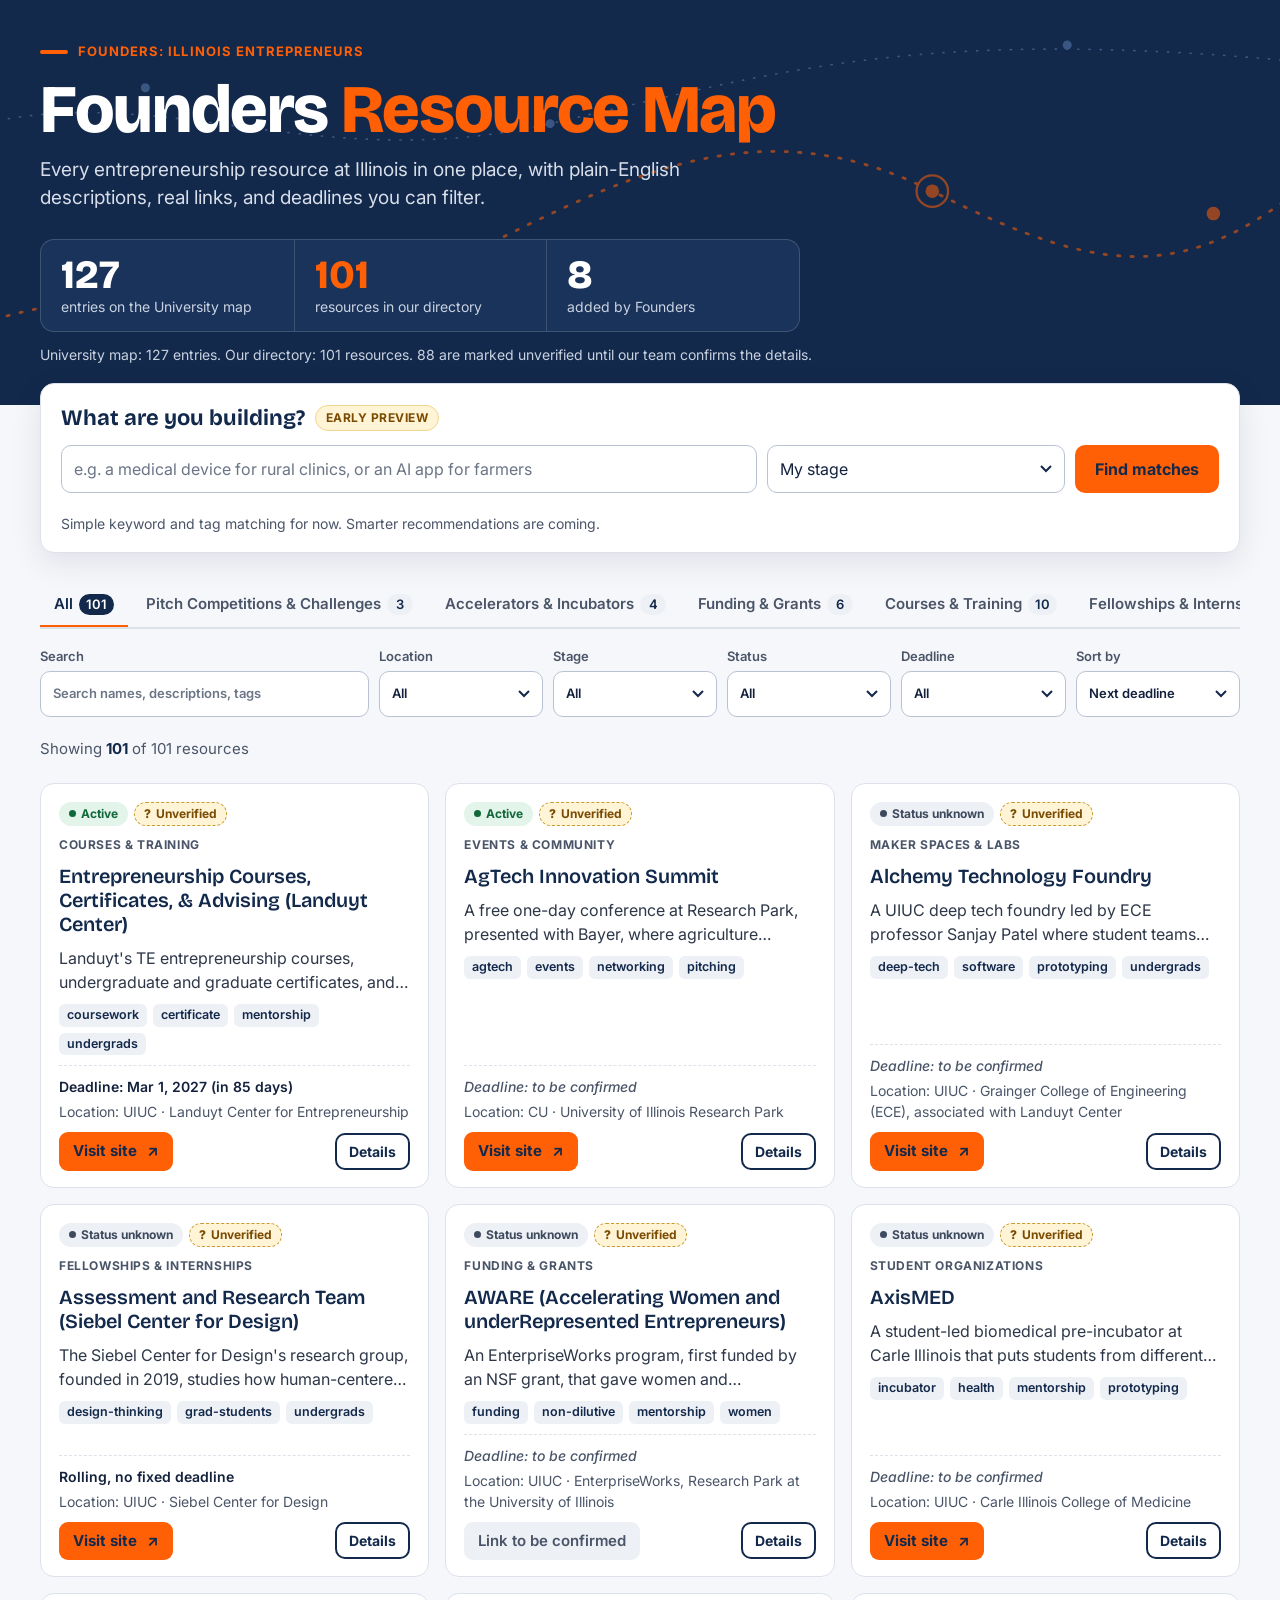
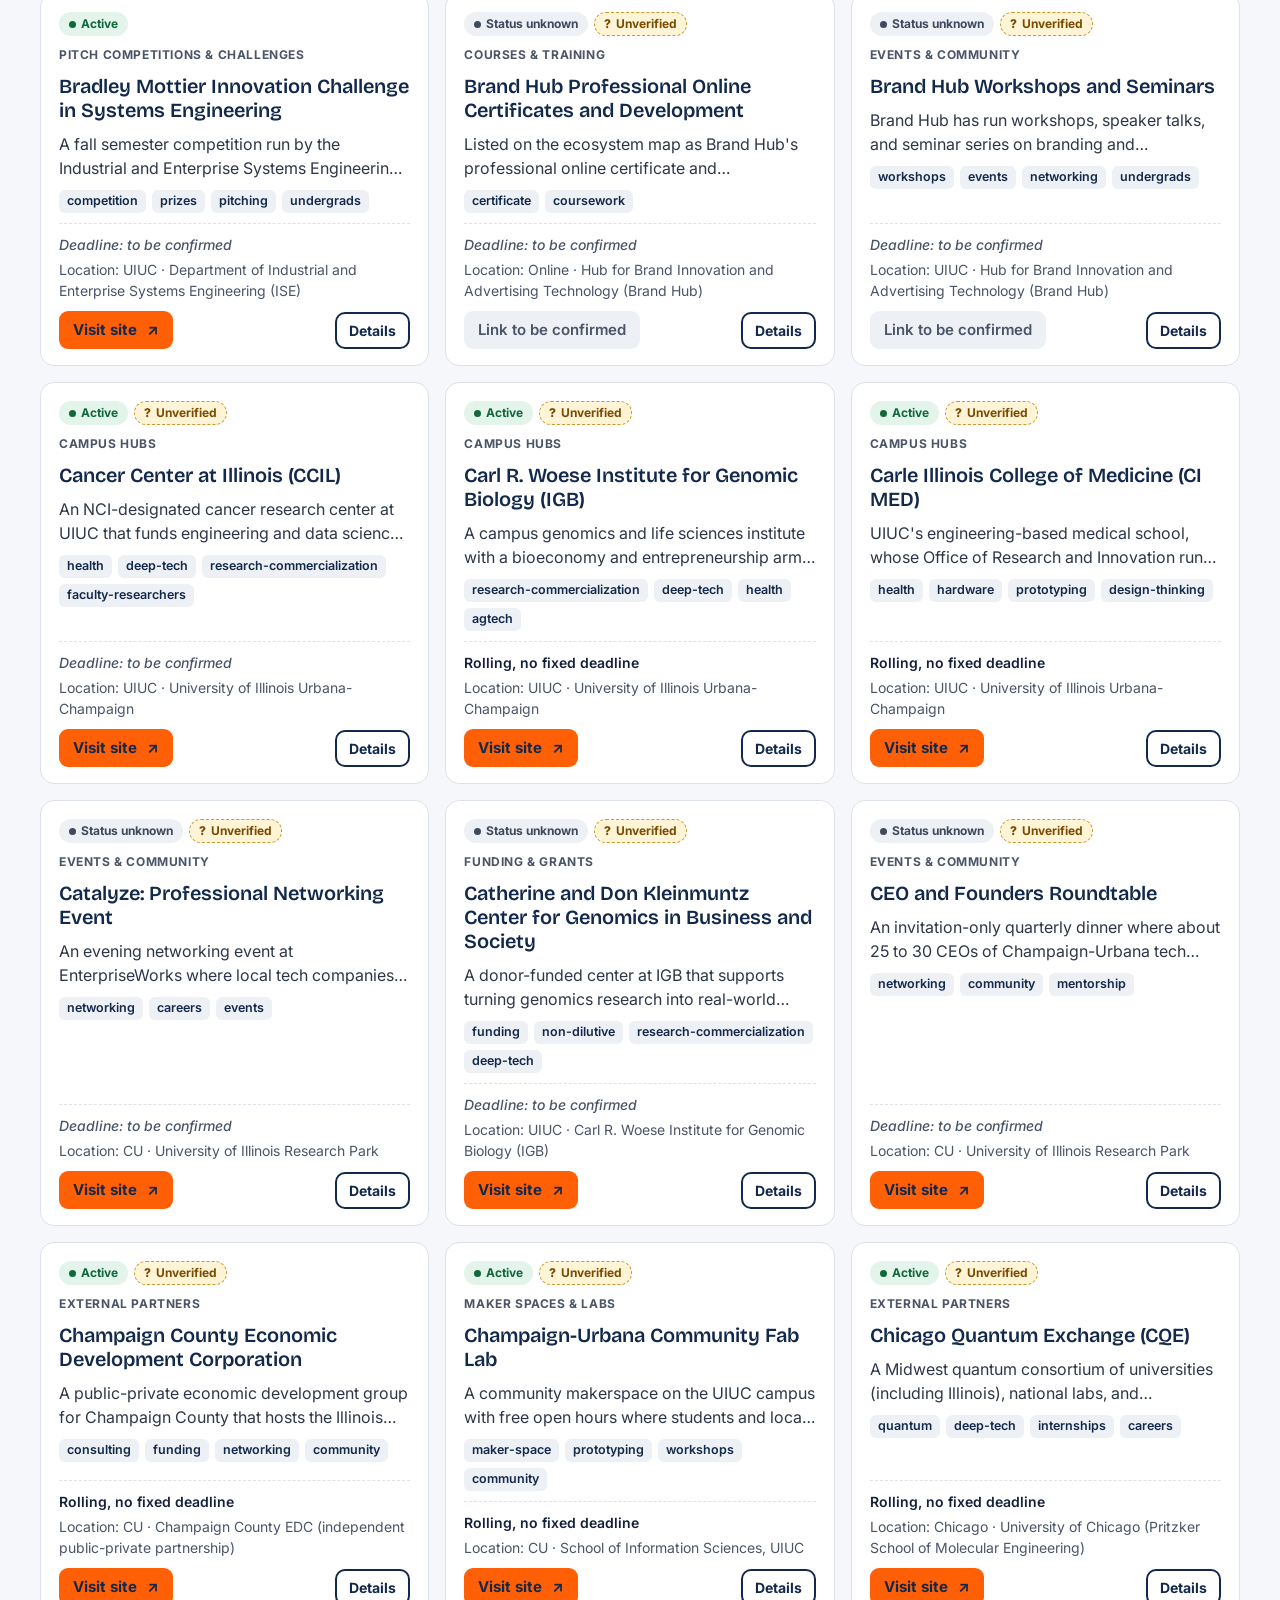
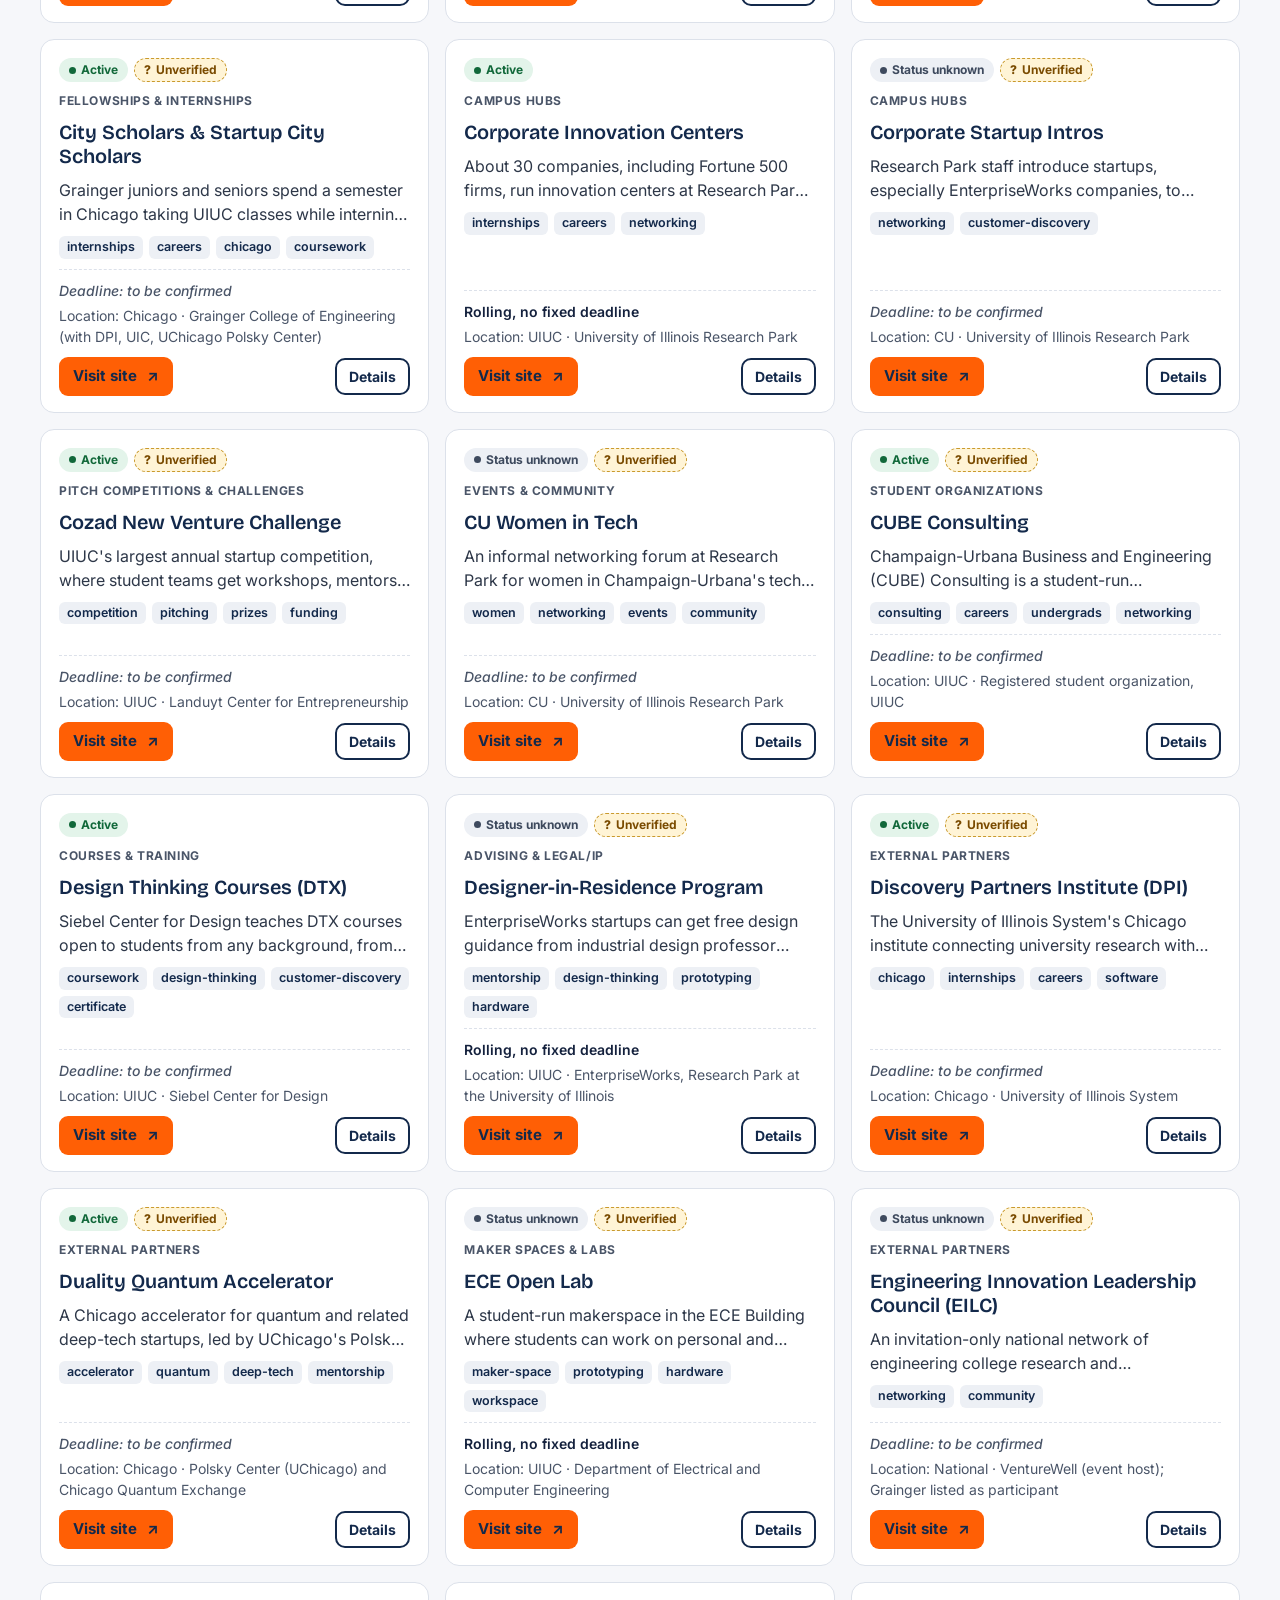
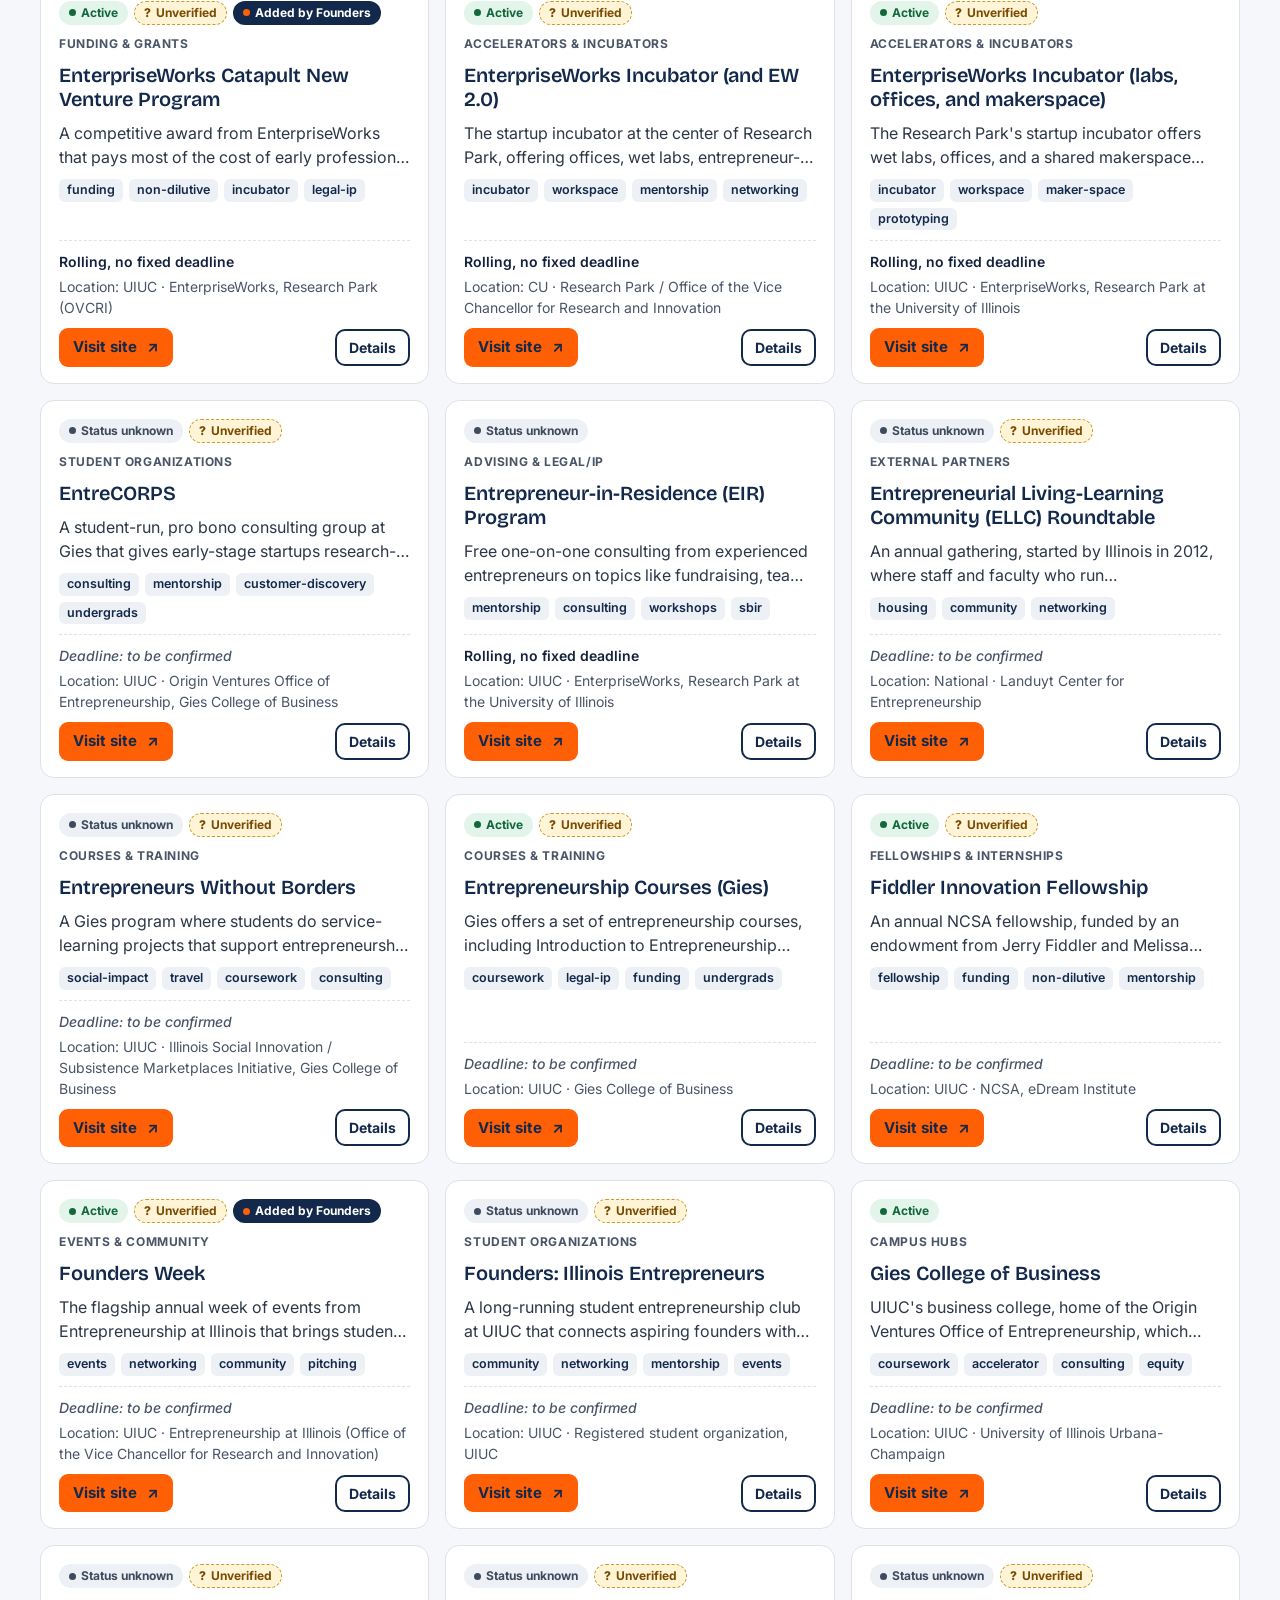
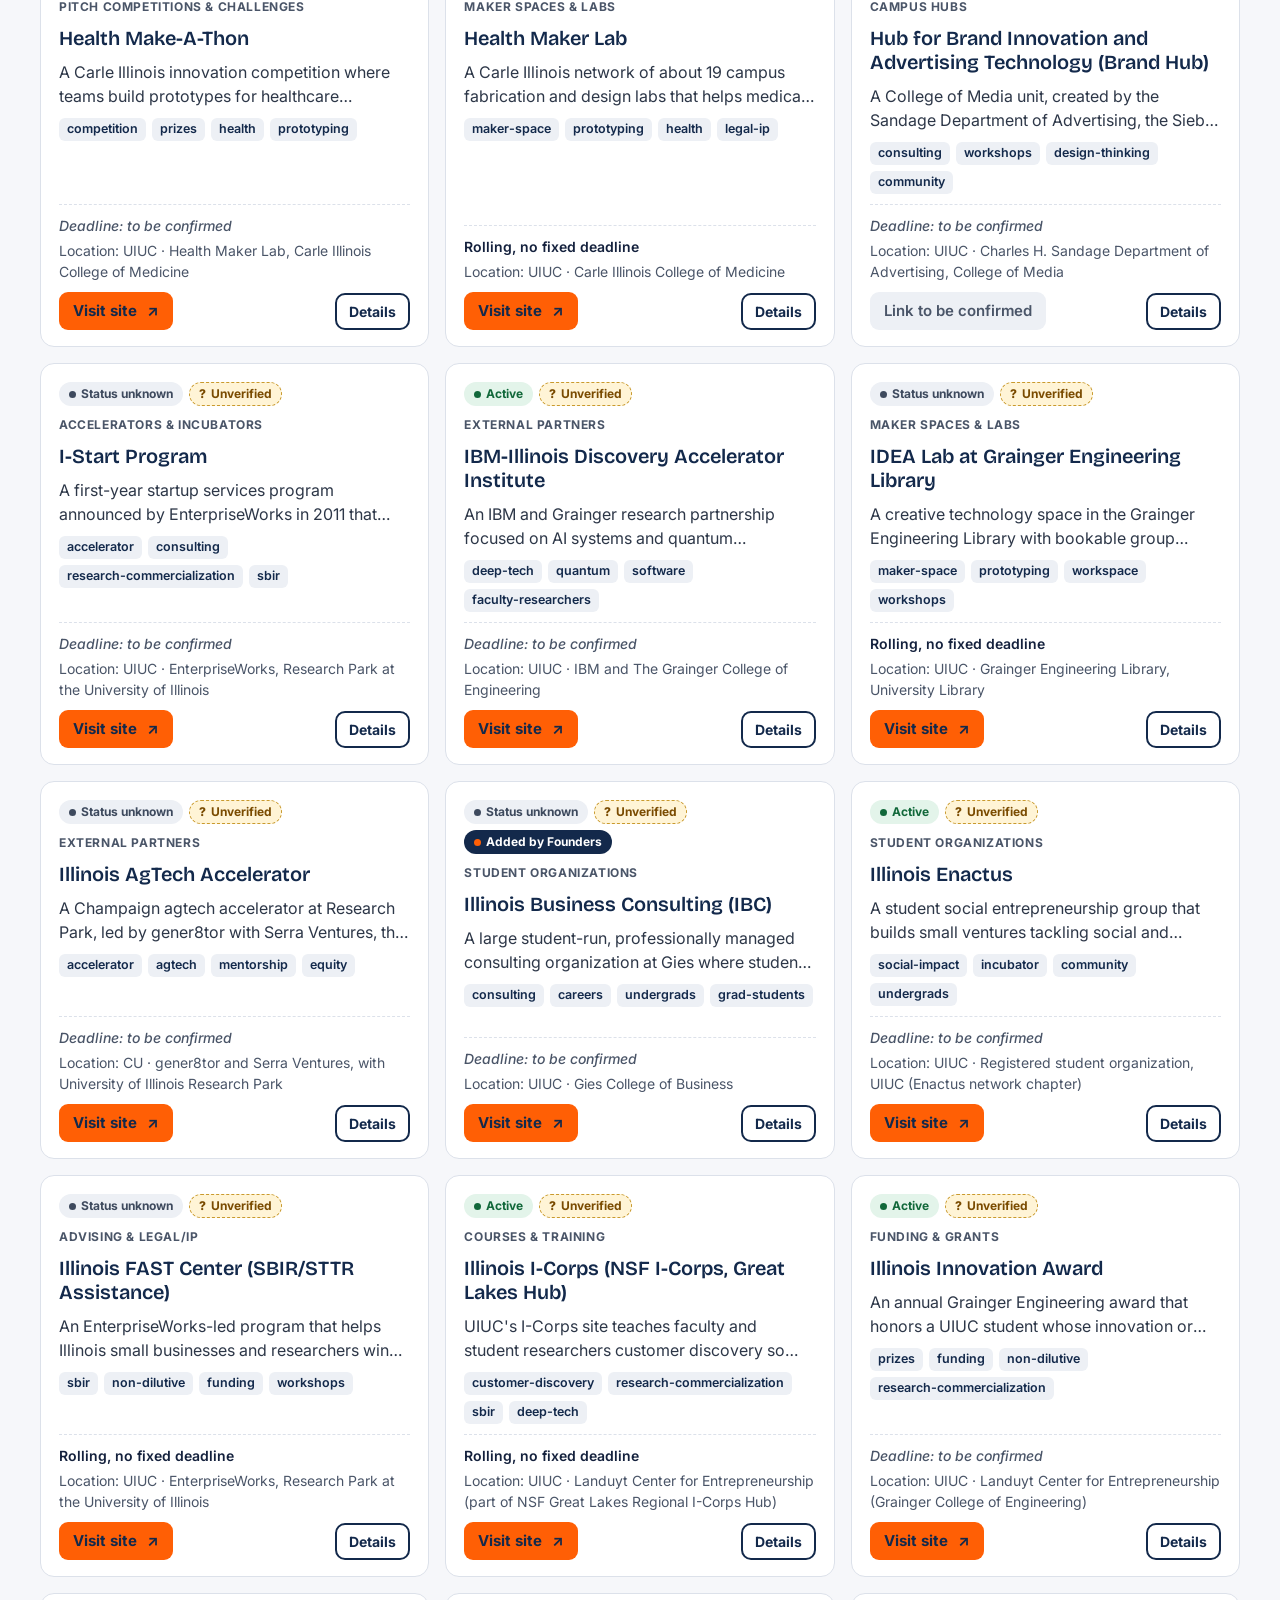
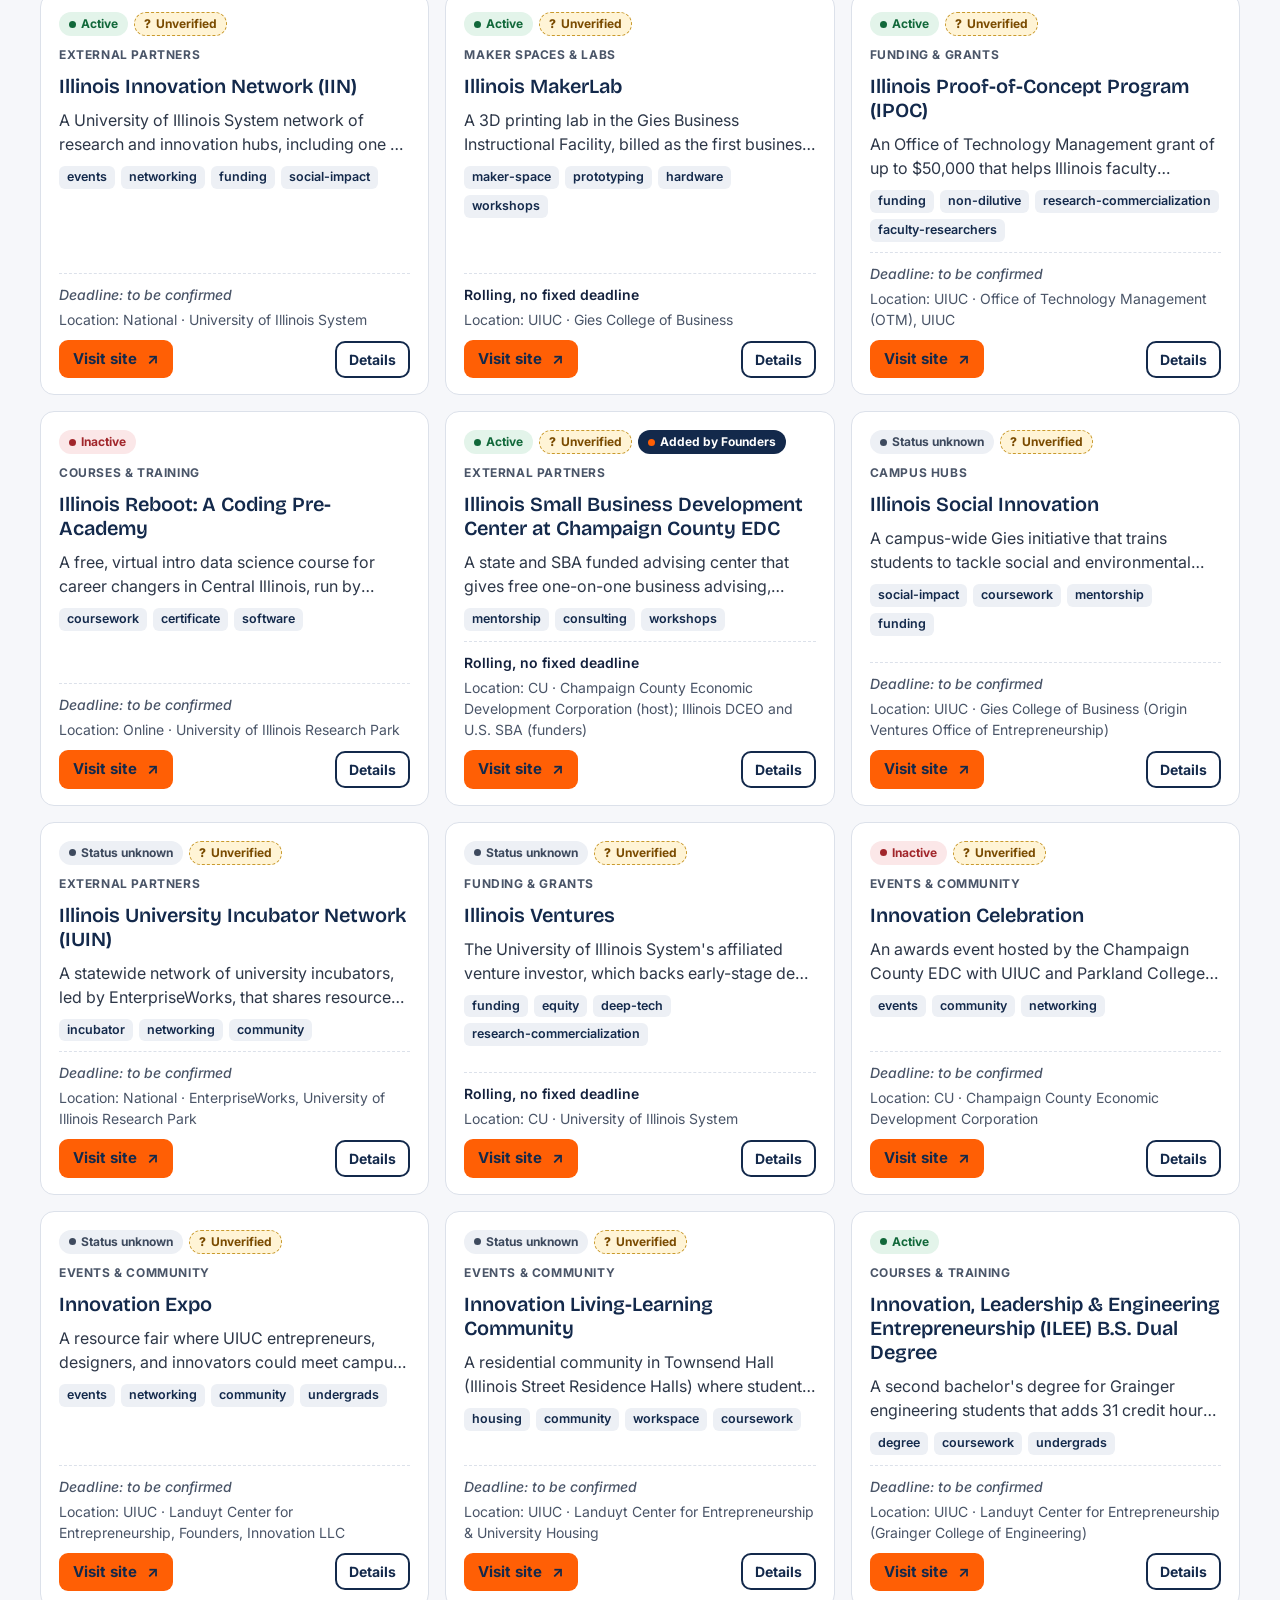
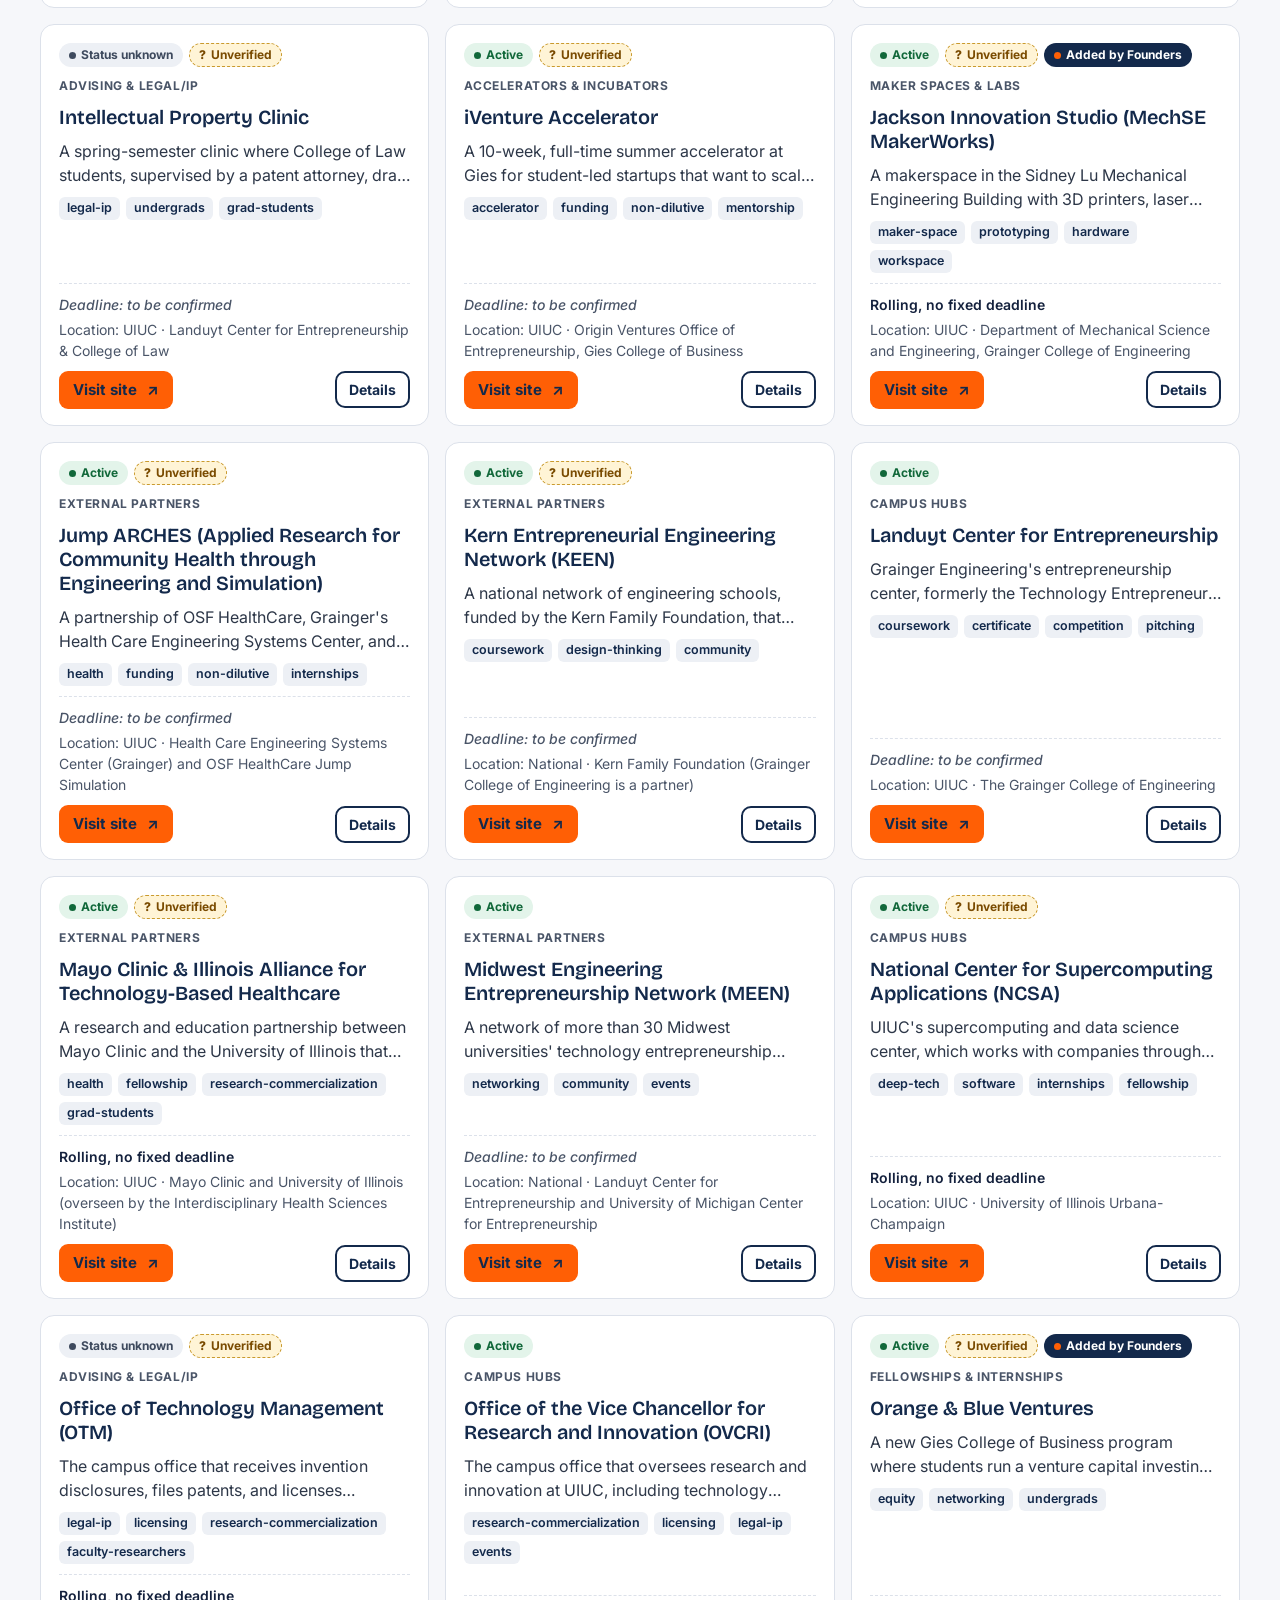
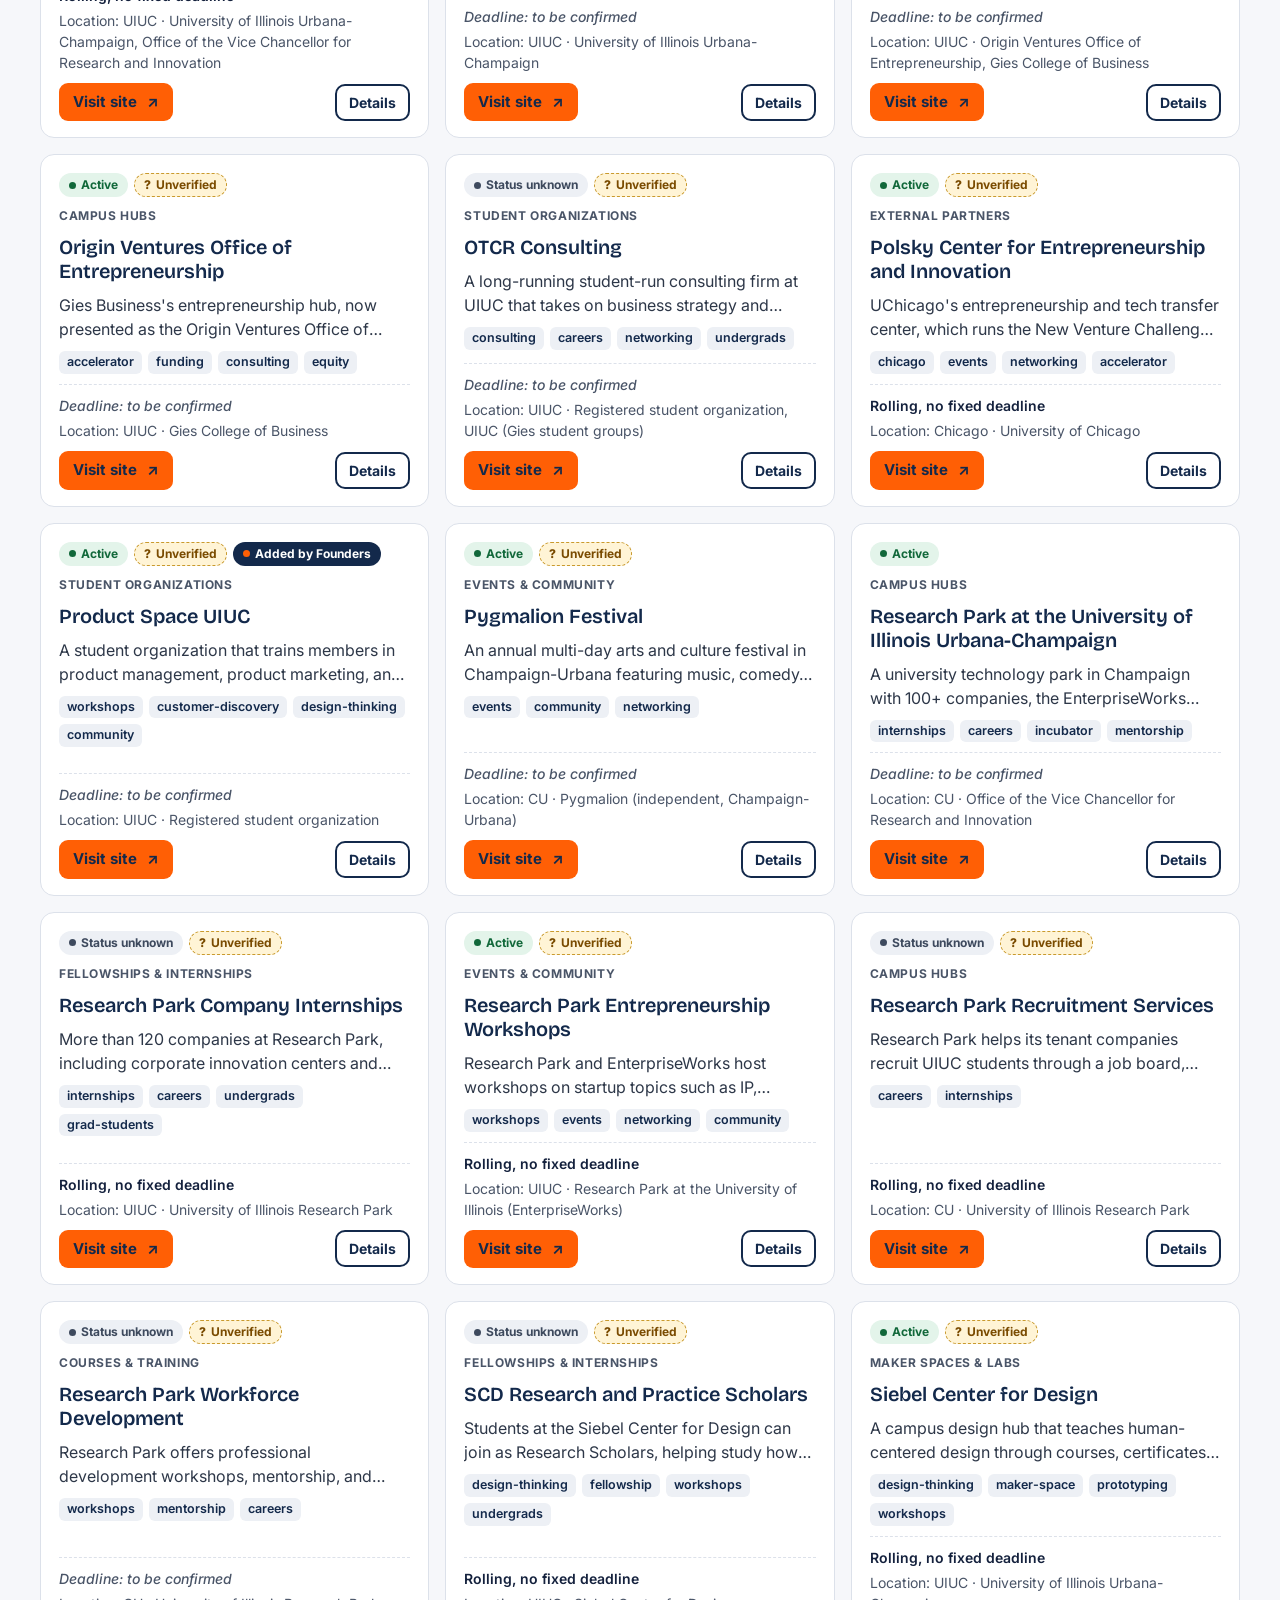
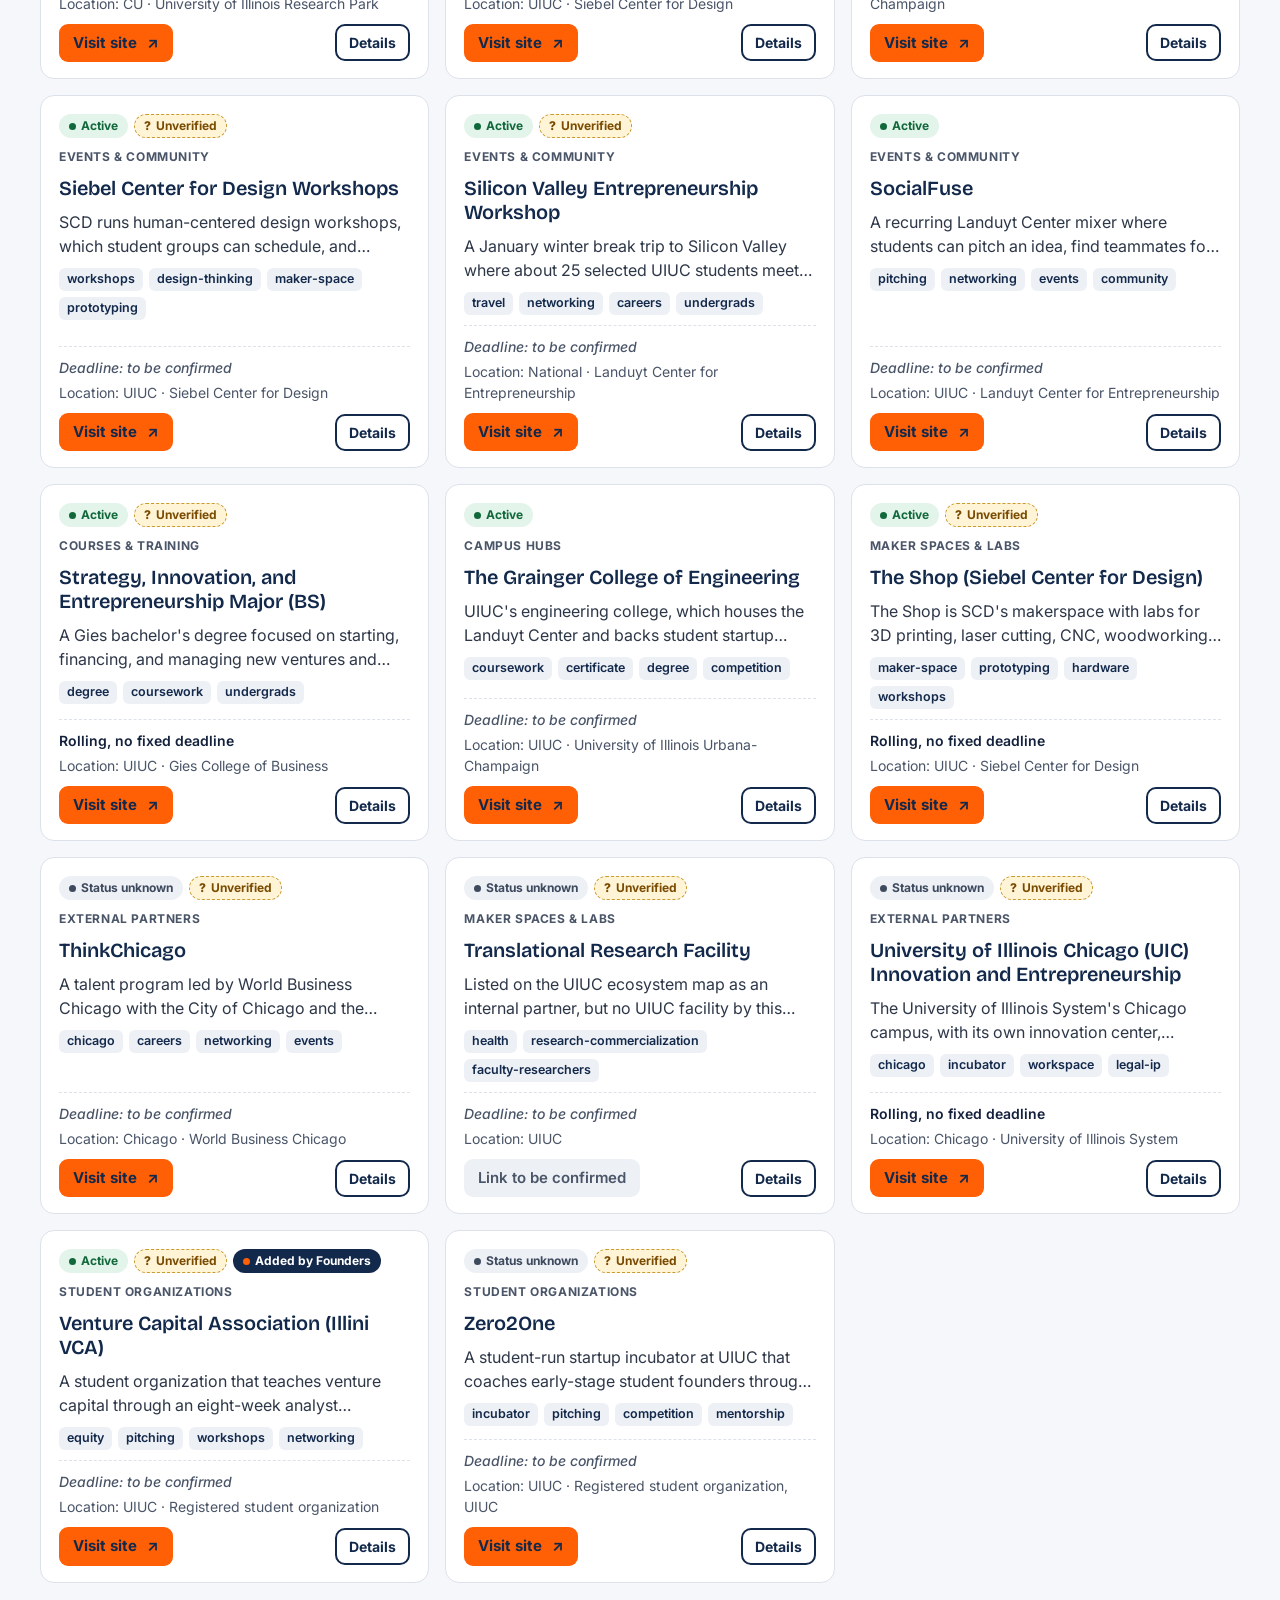
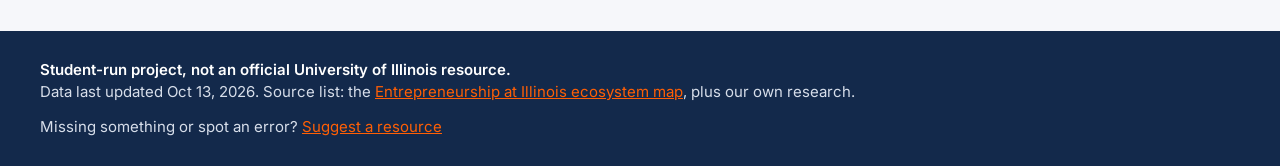
==== docs/index.html @ 9b01764f "Add researched resource dataset, validation, and verification checklist - data/resources.csv and res" ====
<!doctype html>
<html lang="en">
<head>
<meta charset="utf-8">
<meta name="viewport" content="width=device-width, initial-scale=1, viewport-fit=cover">
<title>Founders Resource Map</title>
<meta name="description" content="A student-run directory of entrepreneurship resources for University of Illinois Urbana-Champaign students, with descriptions, links, and deadlines.">
<link rel="preconnect" href="https://fonts.googleapis.com">
<link rel="preconnect" href="https://fonts.gstatic.com" crossorigin>
<link href="https://fonts.googleapis.com/css2?family=Bricolage+Grotesque:opsz,wght@12..96,600;12..96,800&family=Inter:wght@400;500;600;700&display=swap" rel="stylesheet">
<style>
:root {
  --orange: #FF5F05;
  --orange-ink: #B53D00;      /* orange that passes AA as text on white */
  --orange-soft: #FFF1E8;
  --navy: #13294B;
  --navy-2: #1E3A66;
  --ink: #14213D;
  --muted: #4A5568;
  --line: #DCE1EA;
  --bg: #F6F7FA;
  --card: #FFFFFF;
  --green: #11683A;
  --green-soft: #E3F4EA;
  --red: #A1262B;
  --red-soft: #FBE7E8;
  --amber: #7A4B00;
  --amber-soft: #FFF4D6;
  --gray-soft: #EDF0F5;
  --radius: 14px;
  --display: "Bricolage Grotesque", "Avenir Next", "Segoe UI", system-ui, sans-serif;
  --body: "Inter", system-ui, -apple-system, "Segoe UI", Roboto, sans-serif;
  color-scheme: light;
}
* { box-sizing: border-box; }
html { -webkit-text-size-adjust: 100%; }
body {
  margin: 0; background: var(--bg); color: var(--ink);
  font: 16px/1.5 var(--body);
}
a { color: var(--orange-ink); }
a:hover { color: var(--navy); }
:focus-visible { outline: 3px solid var(--orange); outline-offset: 2px; border-radius: 6px; }
.wrap { max-width: 1280px; margin: 0 auto; padding-inline: clamp(16px, 4vw, 40px); }
.sr-only { position: absolute; width: 1px; height: 1px; overflow: hidden; clip: rect(0 0 0 0); white-space: nowrap; }
.skip { position: absolute; left: 12px; top: -48px; background: var(--orange); color: var(--navy); padding: 8px 14px; border-radius: 8px; font-weight: 700; z-index: 10; }
.skip:focus { top: 12px; }

/* ---------- Masthead ---------- */
.masthead {
  position: relative; overflow: hidden; color: #fff;
  background: var(--navy);
  padding-block: calc(env(safe-area-inset-top, 0px) + 36px) 40px;
}
.masthead svg.route { position: absolute; inset: 0; width: 100%; height: 100%; opacity: .55; pointer-events: none; }
.masthead .wrap { position: relative; }
.eyebrow {
  display: inline-flex; align-items: center; gap: 10px;
  font-weight: 700; letter-spacing: .08em; text-transform: uppercase; font-size: 13px; color: var(--orange);
}
.eyebrow::before { content: ""; width: 28px; height: 4px; background: var(--orange); border-radius: 2px; }
h1 {
  font-family: var(--display); font-weight: 800; letter-spacing: -.02em;
  font-size: clamp(36px, 6vw, 68px); line-height: 1; margin: 14px 0 12px;
}
h1 em { font-style: normal; color: var(--orange); }
.lede { max-width: 640px; font-size: clamp(16px, 1.6vw, 19px); color: #D7DEEA; margin: 0 0 26px; }
.banner {
  display: flex; flex-wrap: wrap; align-items: stretch; gap: 0;
  background: #1A335A; border: 1px solid rgba(255,255,255,.16); border-radius: var(--radius);
  max-width: 760px; position: relative;
}
.banner > div { padding: 14px 20px; flex: 1 1 200px; }
.banner > div + div { border-left: 1px solid rgba(255,255,255,.16); }
.banner .num { font-family: var(--display); font-weight: 800; font-size: clamp(28px, 3.4vw, 40px); line-height: 1.05; }
.banner .ours .num { color: var(--orange); }
.banner .lbl { font-size: 14px; color: #C9D2E1; }
.banner-line { margin: 12px 0 0; font-size: 14px; color: #C9D2E1; }

/* ---------- Builder panel ---------- */
.builder {
  margin-top: -22px; position: relative; z-index: 2;
  background: var(--card); border: 1px solid var(--line); border-radius: var(--radius);
  box-shadow: 0 10px 30px rgba(19,41,75,.10); padding: 18px 20px;
  display: grid; grid-template-columns: minmax(0, 1fr); gap: 10px;
}
.builder-head { display: flex; flex-wrap: wrap; align-items: center; gap: 10px; }
.builder h2 { font-family: var(--display); font-size: 22px; margin: 0; color: var(--navy); }
.pill-preview { font-size: 12px; font-weight: 700; letter-spacing: .04em; text-transform: uppercase; color: var(--amber); background: var(--amber-soft); border: 1px solid #F0D58C; border-radius: 999px; padding: 3px 10px; }
.builder form { display: flex; flex-wrap: wrap; gap: 10px; }
.builder input[type=text] { flex: 3 1 280px; }
.builder select { flex: 1 1 160px; }
.builder .note { margin: 0; font-size: 14px; color: var(--muted); }
.builder .status-line { font-size: 14px; color: var(--navy); font-weight: 600; margin: 0; }

input[type=text], input[type=search], select {
  font: inherit; color: var(--ink); background: #fff;
  border: 1.5px solid #B8C2D3; border-radius: 10px; padding: 10px 12px; min-height: 46px; min-width: 0;
}
input::placeholder { color: #6B7586; }
select { appearance: none; padding-right: 34px;
  background-image: url("data:image/svg+xml,%3Csvg xmlns='http://www.w3.org/2000/svg' width='12' height='8'%3E%3Cpath d='M1 1l5 5 5-5' fill='none' stroke='%2313294B' stroke-width='2'/%3E%3C/svg%3E");
  background-repeat: no-repeat; background-position: right 12px center; }
.btn {
  font: inherit; font-weight: 700; cursor: pointer; min-height: 46px; padding: 10px 18px; border-radius: 10px;
  border: 2px solid var(--navy); background: var(--navy); color: #fff;
}
.btn:hover { background: var(--navy-2); }
.btn.accent { background: var(--orange); border-color: var(--orange); color: var(--navy); }
.btn.accent:hover { background: #FF7A30; }
.btn.ghost { background: transparent; color: var(--navy); }
.btn.ghost:hover { background: var(--gray-soft); }
.btn.small { min-height: 36px; padding: 6px 12px; font-size: 14px; }

/* ---------- Tabs ---------- */
.tabs-wrap { margin-top: 28px; border-bottom: 2px solid var(--line); }
.tabs { display: flex; gap: 4px; overflow-x: auto; scrollbar-width: thin; padding-bottom: 0; }
.tab {
  flex: 0 0 auto; font: inherit; font-weight: 600; font-size: 15px; color: var(--muted);
  background: none; border: 0; border-bottom: 4px solid transparent; margin-bottom: -2px;
  padding: 12px 14px 10px; cursor: pointer; white-space: nowrap;
}
.tab:hover { color: var(--navy); }
.tab[aria-selected=true] { color: var(--navy); border-bottom-color: var(--orange); }
.tab .count { display: inline-block; min-width: 26px; margin-left: 6px; padding: 1px 7px; border-radius: 999px; background: var(--gray-soft); color: var(--navy); font-size: 13px; text-align: center; }
.tab[aria-selected=true] .count { background: var(--navy); color: #fff; }

/* ---------- Controls ---------- */
.controls { display: grid; grid-template-columns: minmax(220px, 2fr) repeat(5, minmax(130px, 1fr)); gap: 10px; margin-top: 18px; }
.controls label { display: grid; gap: 4px; font-size: 13px; font-weight: 600; color: var(--muted); }
.chips-row { display: flex; flex-wrap: wrap; align-items: center; gap: 8px; margin-top: 14px; min-height: 36px; }
.chip {
  display: inline-flex; align-items: center; gap: 8px; font: inherit; font-size: 14px; font-weight: 600;
  background: var(--orange-soft); color: var(--navy); border: 1.5px solid #FFC7A6; border-radius: 999px; padding: 5px 8px 5px 12px; cursor: pointer;
}
.chip .x { display: inline-grid; place-items: center; width: 20px; height: 20px; border-radius: 50%; background: var(--navy); color: #fff; font-size: 13px; line-height: 1; }
.chip:hover { border-color: var(--orange); }
.result-count { margin: 0 auto 0 0; font-size: 15px; color: var(--muted); }
.result-count strong { color: var(--navy); }

/* ---------- Cards ---------- */
.grid { display: grid; grid-template-columns: repeat(auto-fill, minmax(300px, 1fr)); gap: 16px; margin: 16px 0 48px; }
.card {
  position: relative; display: flex; flex-direction: column; gap: 10px;
  background: var(--card); border: 1px solid var(--line); border-radius: var(--radius);
  padding: 18px 18px 16px; cursor: pointer;
  transition: border-color .15s, box-shadow .15s, transform .15s;
}
.card::before { content: ""; position: absolute; left: 0; top: 18px; bottom: 18px; width: 4px; border-radius: 0 4px 4px 0; background: transparent; }
.card:hover { border-color: #AAB6CA; box-shadow: 0 8px 24px rgba(19,41,75,.08); transform: translateY(-1px); }
.card.is-match { border-color: var(--orange); box-shadow: 0 0 0 2px var(--orange) inset; }
.card.is-match::before { background: var(--orange); }
.card-top { display: flex; flex-wrap: wrap; gap: 6px; align-items: center; }
.card h3 { margin: 0; font-family: var(--display); font-weight: 600; font-size: 20px; line-height: 1.2; color: var(--navy); }
.card h3 button { all: unset; cursor: pointer; }
.card h3 button:focus-visible { outline: 3px solid var(--orange); outline-offset: 3px; border-radius: 4px; }
.card .cat { font-size: 12px; font-weight: 700; letter-spacing: .05em; text-transform: uppercase; color: var(--muted); }
.card .desc { margin: 0; color: #2D3748; display: -webkit-box; -webkit-line-clamp: 2; -webkit-box-orient: vertical; overflow: hidden; }
.tags { display: flex; flex-wrap: wrap; gap: 6px; }
.tag { font-size: 12.5px; font-weight: 600; color: var(--navy); background: var(--gray-soft); border-radius: 6px; padding: 2px 8px; }
.tag.hit { background: var(--orange); color: var(--navy); }
.meta { display: grid; gap: 4px; font-size: 14px; color: var(--muted); margin-top: auto; padding-top: 10px; border-top: 1px dashed var(--line); }
.meta .dl { font-weight: 600; color: var(--ink); }
.meta .dl.soon { color: var(--red); }
.meta .dl.tbc { color: var(--muted); font-weight: 500; font-style: italic; }
.card-foot { display: flex; align-items: center; justify-content: space-between; gap: 10px; }
.visit {
  display: inline-flex; align-items: center; gap: 6px; font-weight: 700; font-size: 15px; text-decoration: none;
  color: var(--navy); background: var(--orange); padding: 8px 14px; border-radius: 9px;
}
.visit:hover { background: #FF7A30; color: var(--navy); }
.visit.none { background: var(--gray-soft); color: var(--muted); font-weight: 600; }
.why { font-size: 13px; color: var(--orange-ink); font-weight: 600; margin: 0; }

.badge { display: inline-flex; align-items: center; gap: 5px; font-size: 12px; font-weight: 700; border-radius: 999px; padding: 2px 9px; border: 1px solid transparent; }
.badge::before { content: ""; width: 7px; height: 7px; border-radius: 50%; background: currentColor; }
.badge.Active { color: var(--green); background: var(--green-soft); }
.badge.Inactive { color: var(--red); background: var(--red-soft); }
.badge.Unknown { color: #3E4A5E; background: var(--gray-soft); }
.badge.unverified { color: var(--amber); background: var(--amber-soft); border: 1px dashed #C99A2E; }
.badge.unverified::before { content: "?"; width: auto; height: auto; background: none; font-weight: 800; }
.badge.added { color: #fff; background: var(--navy); }
.badge.added::before { background: var(--orange); }
.badge.match { color: var(--navy); background: var(--orange); }
.badge.match::before { background: var(--navy); }

.empty { grid-column: 1 / -1; text-align: center; padding: 48px 16px; color: var(--muted); background: var(--card); border: 1px dashed #B8C2D3; border-radius: var(--radius); }

/* ---------- Detail panel ---------- */
dialog.detail {
  border: 0; padding: 0; margin: 0 0 0 auto; height: 100dvh; max-height: 100dvh; width: min(560px, 100vw); max-width: 100vw;
  background: var(--card); color: var(--ink); box-shadow: -20px 0 60px rgba(19,41,75,.25);
}
dialog.detail::backdrop { background: rgba(19,41,75,.55); }
dialog.detail[open] { animation: slide .18s ease-out; }
@keyframes slide { from { transform: translateX(30px); opacity: 0; } to { transform: none; opacity: 1; } }
@media (prefers-reduced-motion: reduce) { dialog.detail[open], .card { animation: none; transition: none; } }
.detail-inner { display: flex; flex-direction: column; height: 100%; }
.detail-head { background: var(--navy); color: #fff; padding: calc(env(safe-area-inset-top, 0px) + 20px) 22px 20px; position: relative; }
.detail-head .cat { color: var(--orange); font-size: 12px; font-weight: 700; letter-spacing: .06em; text-transform: uppercase; }
.detail-head h2 { font-family: var(--display); font-size: 28px; line-height: 1.1; margin: 6px 44px 10px 0; }
.detail-head .close { position: absolute; top: calc(env(safe-area-inset-top, 0px) + 14px); right: 14px; width: 40px; height: 40px; border-radius: 10px; border: 1.5px solid rgba(255,255,255,.4); background: transparent; color: #fff; font-size: 22px; cursor: pointer; }
.detail-head .close:hover { background: rgba(255,255,255,.12); }
.detail-body { padding: 20px 22px calc(env(safe-area-inset-bottom, 0px) + 28px); overflow-y: auto; }
.detail-body p { margin: 0 0 14px; }
.notice { background: var(--amber-soft); border: 1px solid #F0D58C; color: #5C3900; border-radius: 10px; padding: 12px 14px; font-size: 14.5px; margin-bottom: 18px; }
.notice strong { display: block; margin-bottom: 2px; }
dl.facts { display: grid; grid-template-columns: 150px 1fr; gap: 10px 14px; margin: 18px 0; font-size: 15px; }
dl.facts dt { font-weight: 700; color: var(--muted); font-size: 13px; text-transform: uppercase; letter-spacing: .04em; padding-top: 2px; }
dl.facts dd { margin: 0; overflow-wrap: anywhere; }
.detail-body h3 { font-size: 13px; text-transform: uppercase; letter-spacing: .05em; color: var(--muted); margin: 22px 0 8px; }
.detail-body ul { margin: 0; padding-left: 18px; font-size: 14.5px; overflow-wrap: anywhere; }
.detail-body .visit { margin: 4px 0 6px; }

/* ---------- Footer ---------- */
footer { background: var(--navy); color: #D7DEEA; padding-block: 28px calc(env(safe-area-inset-bottom, 0px) + 28px); font-size: 15px; }
footer .wrap { display: flex; flex-wrap: wrap; gap: 12px 28px; justify-content: space-between; }
footer a { color: var(--orange); }
footer a:hover { color: #fff; }
footer .disclaimer { color: #fff; font-weight: 600; }

@media (max-width: 1100px) { .controls { grid-template-columns: repeat(3, minmax(0, 1fr)); } .controls .search { grid-column: 1 / -1; } }
@media (max-width: 640px) {
  .controls { grid-template-columns: repeat(2, minmax(0, 1fr)); }
  .banner { flex-wrap: nowrap; }
  .banner > div { flex: 1 1 0; padding: 12px; min-width: 0; }
  .banner .lbl { font-size: 12.5px; line-height: 1.3; }
  .grid { grid-template-columns: minmax(0, 1fr); }
  dl.facts { grid-template-columns: minmax(0, 1fr); gap: 2px; }
  dl.facts dd { margin-bottom: 10px; }
  .builder { margin-top: -16px; }
}
/* Large projected screens: give the room a bit more type. */
@media (min-width: 1600px) { body { font-size: 17px; } .wrap { max-width: 1480px; } .card h3 { font-size: 22px; } }
</style>
</head>
<body>
<a class="skip" href="#results">Skip to resources</a>

<header class="masthead">
  <svg class="route" viewBox="0 0 1200 360" preserveAspectRatio="xMidYMid slice" aria-hidden="true">
    <path d="M-20 300 C 180 220, 260 320, 420 240 S 700 90, 860 170 S 1100 260, 1240 120" fill="none" stroke="#FF5F05" stroke-width="2.5" stroke-dasharray="2 10" stroke-linecap="round"/>
    <path d="M-20 120 C 160 60, 300 160, 520 110 S 860 20, 1240 60" fill="none" stroke="#5B7BB0" stroke-width="1.5" stroke-dasharray="1 9" stroke-linecap="round"/>
    <g fill="#FF5F05"><circle cx="420" cy="240" r="6"/><circle cx="860" cy="170" r="6"/><circle cx="1110" cy="190" r="6"/></g>
    <g fill="none" stroke="#FF5F05" stroke-width="2"><circle cx="420" cy="240" r="14"/><circle cx="860" cy="170" r="14"/></g>
    <g fill="#5B7BB0"><circle cx="520" cy="110" r="4"/><circle cx="160" cy="78" r="4"/><circle cx="980" cy="40" r="4"/></g>
  </svg>
  <div class="wrap">
    <span class="eyebrow">Founders: Illinois Entrepreneurs</span>
    <h1>Founders <em>Resource Map</em></h1>
    <p class="lede">Every entrepreneurship resource at Illinois in one place, with plain-English descriptions, real links, and deadlines you can filter.</p>
    <div class="banner" role="group" aria-label="Directory size">
      <div><div class="num" id="mapCount">0</div><div class="lbl">entries on the University map</div></div>
      <div class="ours"><div class="num" id="ourCount">0</div><div class="lbl">resources in our directory</div></div>
      <div><div class="num" id="addedCount">0</div><div class="lbl">added by Founders</div></div>
    </div>
    <p class="banner-line" id="bannerLine"></p>
  </div>
</header>

<main>
  <div class="wrap">
    <section class="builder" aria-labelledby="builderTitle">
      <div class="builder-head">
        <h2 id="builderTitle">What are you building?</h2>
        <span class="pill-preview">Early preview</span>
      </div>
      <form id="matchForm" role="search" aria-label="Match resources to your idea">
        <label class="sr-only" for="matchText">Describe your idea</label>
        <input id="matchText" type="text" placeholder="e.g. a medical device for rural clinics, or an AI app for farmers" autocomplete="off">
        <label class="sr-only" for="matchStage">Your stage</label>
        <select id="matchStage">
          <option value="">My stage</option>
          <option value="Idea">Just an idea</option>
          <option value="Prototype">Building a prototype</option>
          <option value="Launched">Launched</option>
        </select>
        <button class="btn accent" type="submit">Find matches</button>
        <button class="btn ghost" type="button" id="matchReset" hidden>Reset</button>
      </form>
      <p class="status-line" id="matchStatus" aria-live="polite"></p>
      <p class="note">Simple keyword and tag matching for now. Smarter recommendations are coming.</p>
    </section>

    <div class="tabs-wrap">
      <div class="tabs" role="tablist" aria-label="Categories" id="tabs"></div>
    </div>

    <div class="controls" id="controls">
      <label class="search">Search
        <input id="q" type="search" placeholder="Search names, descriptions, tags" autocomplete="off">
      </label>
      <label>Location<select id="f-location"></select></label>
      <label>Stage<select id="f-stage"></select></label>
      <label>Status<select id="f-status"></select></label>
      <label>Deadline<select id="f-deadline"></select></label>
      <label>Sort by<select id="sort"></select></label>
    </div>

    <div class="chips-row">
      <p class="result-count" id="resultCount" aria-live="polite"></p>
      <div id="chips" style="display:contents"></div>
      <button class="btn ghost small" id="clearAll" type="button" hidden>Clear all</button>
    </div>

    <section id="results" class="grid" aria-label="Resources" tabindex="-1"></section>
  </div>
</main>

<footer>
  <div class="wrap">
    <div>
      <div class="disclaimer">Student-run project, not an official University of Illinois resource.</div>
      <div>Data last updated <span id="updated"></span>. Source list: the <a href="https://entrepreneurship.illinois.edu/about-our-ecosystem/entrepreneurship-ecosystem-map">Entrepreneurship at Illinois ecosystem map</a>, plus our own research.</div>
    </div>
    <div>Missing something or spot an error? <a href="mailto:founders-resources@example.com?subject=Resource%20suggestion">Suggest a resource</a></div>
  </div>
</footer>

<dialog class="detail" id="detail" aria-labelledby="dTitle">
  <div class="detail-inner">
    <div class="detail-head">
      <div class="cat" id="dCat"></div>
      <h2 id="dTitle"></h2>
      <div class="card-top" id="dBadges"></div>
      <button class="close" id="dClose" type="button" aria-label="Close details">&times;</button>
    </div>
    <div class="detail-body" id="dBody"></div>
  </div>
</dialog>

<script id="data" type="application/json">{"generated":"2026-10-13","data_last_updated":"2026-10-13","map_entry_count":127,"resource_count":101,"categories":["Pitch Competitions & Challenges","Accelerators & Incubators","Funding & Grants","Courses & Training","Fellowships & Internships","Maker Spaces & Labs","Student Organizations","Events & Community","Advising & Legal/IP","Campus Hubs","External Partners"],"resources":[{"id":"mottier-innovation-challenge","name":"Bradley Mottier Innovation Challenge in Systems Engineering","description":"A fall semester competition run by the Industrial and Enterprise Systems Engineering department where small teams develop an innovative idea through reports and a final presentation. Up to 10 teams are accepted, competing for cash prizes with expense reimbursement.","good_for":"ISE students developing an innovation with prize money","category":"Pitch Competitions & Challenges","subcategory":"Department innovation competition","parent_org":"Department of Industrial and Enterprise Systems Engineering (ISE)","location":"UIUC","tags":["competition","prizes","pitching","undergrads","grad-students"],"ideal_participant":"Grainger Engineering teams of 2 to 4 with at least 2 ISE students","stage":"Idea","url":"https://ise.illinois.edu/mottier","contact_email":"jdg5@illinois.edu","status":"Active","recurrence":"Annual","next_deadline":"","deadline_note":"2026 applications closed Sep 13, 2026. Remaining 2026 dates: final reports Nov 29, final presentation Dec 4, winners announced Dec 10 (per program page). Next application window expected Fall 2027.","cost_or_funding":"Prizes of $5,000, $2,000, and $1,000, plus up to $500 expense reimbursement per team (per program page)","student_eligible":"Yes","on_university_map":true,"source_urls":["https://ise.illinois.edu/mottier","https://ise.illinois.edu/news/80352"],"last_verified":"2026-10-13","confidence":"High","needs_confirmation":false,"notes":"Status evidence: Official page lists the 2026 timeline: application deadline Sep 13, final presentation Dec 4, winners announced Dec 10. No more than 3 graduate students per team. Contact is Julie Murphy, ISE Director of Alumni Relations. next_deadline is the 2026 final presentation, relevant only to accepted teams.","map_sections":["Grainger > Other Grainger & University Partners"]},{"id":"cozad-new-venture-challenge","name":"Cozad New Venture Challenge","description":"UIUC's largest annual startup competition, where student teams get workshops, mentors, and a spring Demo Day and finals to compete for prizes and investment. No prototype is needed, and there are tracks such as Technology, Healthcare, and Consumer Packaged Goods.","good_for":"Turning a startup idea into a funded venture","category":"Pitch Competitions & Challenges","subcategory":"Campus-wide venture competition","parent_org":"Landuyt Center for Entrepreneurship","location":"UIUC","tags":["competition","pitching","prizes","funding","mentorship","workshops","undergrads","grad-students"],"ideal_participant":"Any UIUC student team with a startup idea","stage":"Idea","url":"https://landuyt.illinois.edu/programs/cozad","contact_email":"landuyt@illinois.edu","status":"Active","recurrence":"Annual","next_deadline":"","deadline_note":"Landuyt events calendar shows Cozad Registration entries running Dec 1, 2026 through Feb 2, 2027; the exact 2027 registration deadline is not stated. 2026 cycle: registration closed Feb 1, 2026, Demo Day Apr 16, 2026, finals Apr 17, 2026.","cost_or_funding":"Over $700,000 in prizes and investments awarded in 2026, including a $100,000 Grand Prize (per program page)","student_eligible":"Yes","on_university_map":true,"source_urls":["https://landuyt.illinois.edu/programs/cozad","https://landuyt.illinois.edu/programs/cozad/schedule","https://calendars.illinois.edu/list/976"],"last_verified":"2026-10-13","confidence":"High","needs_confirmation":true,"notes":"Status evidence: Program page reports the 2026 competition (26th year) awarded over $700,000; schedule page lists 2026 finals on Apr 17, 2026; Landuyt calendar lists Cozad Registration entries from Dec 1, 2026 to Feb 2, 2027. Online track is limited to Gies iMBA and MCS Chicago students. Schedule page still shows the 2026 timeline.","map_sections":["Grainger > Landuyt Center"]},{"id":"health-make-a-thon","name":"Health Make-A-Thon","description":"A Carle Illinois innovation competition where teams build prototypes for healthcare problems and pitch them to judges. The most recent edition was a two-day patient-centered event pairing CI MED students and collaborators with real patients, with prize money for top teams.","good_for":"Prototyping a health solution in a short team competition","category":"Pitch Competitions & Challenges","subcategory":"Healthcare make-a-thon","parent_org":"Health Maker Lab, Carle Illinois College of Medicine","location":"UIUC","tags":["competition","prizes","health","prototyping","design-thinking","pitching"],"ideal_participant":"Carle Illinois medical students and collaborators from design, engineering, and business","stage":"Idea","url":"https://medicine.illinois.edu/innovation/health-maker-lab/events","contact_email":"medicine@illinois.edu","status":"Unknown","recurrence":"Annual","next_deadline":"","deadline_note":"Most recent edition was a fall 2025 Patient-Centered Health Make-a-Thon (news dated Dec 11, 2025). No 2026 date posted.","cost_or_funding":"2025 edition had a $10,000 prize pool ($5,000, $3,000, $2,000 for top three) per the Dec 2025 Carle Illinois news story; 2026 prizes not posted.","student_eligible":"Varies","on_university_map":true,"source_urls":["https://medicine.illinois.edu/innovation/health-maker-lab/events","https://medicine.illinois.edu/innovation/health-maker-lab","https://medicine.illinois.edu/news/ci-med-patient-centered-health-make-a-thon-prototypes-address-gaps-in-health-care","https://medicine.illinois.edu/news/health-make-a-thon-competition-is-open-for-idea-submissions-from-across-the-state"],"last_verified":"2026-10-13","confidence":"High","needs_confirmation":true,"notes":"Format has changed over time. Early editions (2018 to 2020) were open to all Illinois residents with $10,000 in lab resources for each of 10 winners. The current events page describes a Fall Make-a-Thon for CI MED students that feeds into the Cozad New Venture Challenge health care track. 2025 teams included students from Art and Design, Gies, Grainger, and LAS. Updates sign-up form: https://forms.illinois.edu/sec/549661001.","map_sections":["Carle Illinois College of Medicine"]},{"id":"enterpriseworks","name":"EnterpriseWorks Incubator (and EW 2.0)","description":"The startup incubator at the center of Research Park, offering offices, wet labs, entrepreneur-in-residence advising, and corporate connections to university and community startups. EW 2.0 is a planned growth-stage expansion building next door with lab, manufacturing, and office space for scaling companies.","good_for":"Getting lab or office space and incubation for a tech startup","category":"Accelerators & Incubators","subcategory":"University tech incubator","parent_org":"Research Park / Office of the Vice Chancellor for Research and Innovation","location":"CU","tags":["incubator","workspace","mentorship","networking","deep-tech","agtech","health","software","research-commercialization","faculty-researchers"],"ideal_participant":"University and community founders with a tech venture who need space and incubation","stage":"Prototype","url":"https://researchpark.illinois.edu/locate-here/enterpriseworks-incubator-1/","contact_email":"research-park@illinois.edu","status":"Active","recurrence":"Rolling","next_deadline":"","deadline_note":"","cost_or_funding":"","student_eligible":"Unknown","on_university_map":true,"source_urls":["https://researchpark.illinois.edu/locate-here/enterpriseworks-incubator-1/","https://researchpark.illinois.edu/research-park-named-a-top-incubator-and-accelerator/","https://ifabtechhub.org/projects/enterpriseworks-incubator/"],"last_verified":"2026-10-13","confidence":"High","needs_confirmation":true,"notes":"Status evidence: EnterpriseWorks page shows Aug 2026 news (Cache Energy, ForgeBee 2026 Momentum Awards finalist); Aug 21, 2026 Research Park article describes EnterpriseWorks and plans for EW 2.0. EW 2.0 = 'EnterpriseWorks 2.0', a planned growth-stage incubator building adjacent to EnterpriseWorks, funded by state capital including a DCEO Tech Incubator Enhancement Grant and IFAB Tech Hub funding; as of Aug 21, 2026 still described as plans, no opening date. The /enterpriseworks footer link redirects to an unrelated news article (EnterpriseWorks awarded University Center grant), so use the locate-here page. Contact email is the general Research Park address.","map_sections":["Overview > Internal Partners"]},{"id":"ew-incubator-space","name":"EnterpriseWorks Incubator (labs, offices, and makerspace)","description":"The Research Park's startup incubator offers wet labs, offices, and a shared makerspace with tools like a 3D printer, laser cutter, lathe, and mill, plus access to EnterpriseWorks programming.","good_for":"Finding lab, office, and prototyping space for a tech startup","category":"Accelerators & Incubators","subcategory":"University tech incubator","parent_org":"EnterpriseWorks, Research Park at the University of Illinois","location":"UIUC","tags":["incubator","workspace","maker-space","prototyping","hardware","deep-tech","community"],"ideal_participant":"University-affiliated and community tech startups needing lab or office space","stage":"Prototype","url":"https://researchpark.illinois.edu/locate-here/enterpriseworks-incubator-1/","contact_email":"research-park@illinois.edu","status":"Active","recurrence":"Rolling","next_deadline":"","deadline_note":"Tenancy inquiries accepted on a rolling basis.","cost_or_funding":"","student_eligible":"Varies","on_university_map":true,"source_urls":["https://researchpark.illinois.edu/locate-here/enterpriseworks-incubator-1/","https://researchpark.illinois.edu/makerspace/"],"last_verified":"2026-10-13","confidence":"High","needs_confirmation":true,"notes":"Status evidence: Incubator page shows 2026 news, including TIME/Statista recognition as one of America's Best Incubators & Accelerators 2026 and an Aug 21, 2026 graduate news item. Makerspace page (dated 2019) says it is free for Research Park companies, EnterpriseWorks tenants, and affiliate members; individual students without a resident company are not listed as eligible. Rent and tenancy criteria are not published.","map_sections":["OVCRI > EnterpriseWorks"]},{"id":"ew-i-start","name":"I-Start Program","description":"A first-year startup services program announced by EnterpriseWorks in 2011 that cost-shared help with business planning, legal setup, SBIR applications, accounting, marketing, and HR for new University of Illinois startups.","good_for":"New university spinouts needing first-year business services","category":"Accelerators & Incubators","subcategory":"Startup services program","parent_org":"EnterpriseWorks, Research Park at the University of Illinois","location":"UIUC","tags":["accelerator","consulting","research-commercialization","sbir","faculty-researchers"],"ideal_participant":"University of Illinois faculty or other entrepreneurs launching a company around a university technology","stage":"Idea","url":"https://researchpark.illinois.edu/i-start-program-launching-soon-il-dceo-awards-grant-funding/","contact_email":"","status":"Unknown","recurrence":"Unknown","next_deadline":"","deadline_note":"No application cycle found.","cost_or_funding":"","student_eligible":"Unknown","on_university_map":true,"source_urls":["https://researchpark.illinois.edu/i-start-program-launching-soon-il-dceo-awards-grant-funding/","https://researchpark.illinois.edu/resources/"],"last_verified":"2026-10-13","confidence":"Medium","needs_confirmation":true,"notes":"Likely defunct: the only official source is a 2011 announcement of a DCEO-funded pilot (about 15 startups over 18 months). I-Start does not appear on the current Research Park resources page. Recommend removing or marking inactive unless EnterpriseWorks confirms it still runs.","map_sections":["OVCRI > EnterpriseWorks"]},{"id":"iventure-accelerator","name":"iVenture Accelerator","description":"A 10-week, full-time summer accelerator at Gies for student-led startups that want to scale. Teams get up to $20,000 in non-dilutive support (capacity funding plus stipends), mentorship, and go-to-market training, and no equity is taken.","good_for":"Student founders ready to work full-time on a startup over the summer","category":"Accelerators & Incubators","subcategory":"Summer student startup accelerator","parent_org":"Origin Ventures Office of Entrepreneurship, Gies College of Business","location":"UIUC","tags":["accelerator","funding","non-dilutive","mentorship","workspace","networking","undergrads","grad-students"],"ideal_participant":"A University of Illinois student founder with up to 4 teammates (majority Illinois students holding majority ownership) who can commit 10 weeks full-time in summer","stage":"Prototype","url":"https://iventure.illinois.edu/","contact_email":"iventure@illinois.edu","status":"Active","recurrence":"Annual","next_deadline":"","deadline_note":"Summer 2026 cohort: Wave 1 closed Nov 3, 2025; Final Wave closed March 7, 2026, per the apply page. Rolling feedback offered. No summer 2027 deadline posted as of 2026-10-13.","cost_or_funding":"Up to $20,000 non-dilutive ($10,000 capacity funding plus $2,500 stipends for up to 4 full-time team members); no equity taken (per iventure.illinois.edu). Non-Illinois team members do not receive stipends.","student_eligible":"Yes","on_university_map":true,"source_urls":["https://iventure.illinois.edu/","https://iventure.illinois.edu/apply"],"last_verified":"2026-10-13","confidence":"High","needs_confirmation":true,"notes":"Status evidence: Apply page lists a Final Wave deadline of Saturday, March 7, 2026 for the summer cohort (iventure.illinois.edu/apply). Site describes iVenture as the capstone of the 'Origin Ventures Office of Entrepreneurship', suggesting OVAEL (Origin Ventures Academy for Entrepreneurial Leadership) has been renamed. Related credit courses: BADM 463/464 iVenture Accelerator Seminars.","map_sections":["Gies > OVAEL"]},{"id":"ew-aware","name":"AWARE (Accelerating Women and underRepresented Entrepreneurs)","description":"An EnterpriseWorks program, first funded by an NSF grant, that gave women and underrepresented founders training, mentoring from an entrepreneur-in-residence, networking, and small proof-of-concept grants for teams.","good_for":"Women and underrepresented founders seeking mentoring and small seed grants","category":"Funding & Grants","subcategory":"Diversity-focused seed grants and mentoring","parent_org":"EnterpriseWorks, Research Park at the University of Illinois","location":"UIUC","tags":["funding","non-dilutive","mentorship","women","workshops"],"ideal_participant":"Women and underrepresented student, faculty, and community entrepreneurs in Champaign-Urbana","stage":"Idea","url":"","contact_email":"","status":"Unknown","recurrence":"Unknown","next_deadline":"","deadline_note":"No current application cycle found. The NSF pilot award (#1464507) ran October 2015 to March 2019; latest AWARE prize evidence found is a 2020 award reported in 2021.","cost_or_funding":"","student_eligible":"Varies","on_university_map":true,"source_urls":["https://www.nsf.gov/awardsearch/showAward?AWD_ID=1464507","https://grainger.illinois.edu/news/stories/29522","https://giesbusiness.illinois.edu/news/2021/05/13/gliding-toward-success-two-ibc-students-land-cozad-aware-award"],"last_verified":"2026-10-13","confidence":"Medium","needs_confirmation":true,"notes":"The official page researchpark.illinois.edu/AWARE returns 404, and AWARE does not appear on the current Research Park resources page or EnterpriseWorks incubator page. No 2026 activity found; program may be dormant or folded into other offerings (e.g. an AWARE award tied to the Cozad New Venture Competition in 2021). Name appears as both 'Accelerating' and 'Advancing' in sources.","map_sections":["OVCRI > EnterpriseWorks"]},{"id":"kleinmuntz-center","name":"Catherine and Don Kleinmuntz Center for Genomics in Business and Society","description":"A donor-funded center at IGB that supports turning genomics research into real-world impact, with proof-of-concept awards for faculty and a summer innovation program for grad students and postdocs. Its website shows no news after 2022, so current activity is uncertain.","good_for":"Proof-of-concept funding for IGB genomics research","category":"Funding & Grants","subcategory":"Proof-of-concept awards and innovation training","parent_org":"Carl R. Woese Institute for Genomic Biology (IGB)","location":"UIUC","tags":["funding","non-dilutive","research-commercialization","deep-tech","health","faculty-researchers","grad-students"],"ideal_participant":"IGB faculty (Mikashi Awards); IGB grad students and postdocs (Young Innovator Program, PSCB seminars)","stage":"Idea","url":"https://kleinmuntzcenter.illinois.edu/","contact_email":"kleinmuntz@igb.illinois.edu","status":"Unknown","recurrence":"Unknown","next_deadline":"","deadline_note":"Programs page lists no deadlines. Last posted application call was for the 2022 Young Innovator Program (March 2022).","cost_or_funding":"Mikashi Awards: up to two awards per year of $50,000 to $75,000 for up to two years; Young Innovator Program: tiered awards of $5,000 to $20,000 to three cohort members (per https://kleinmuntzcenter.illinois.edu/programs; currency of these amounts unverified)","student_eligible":"Varies","on_university_map":true,"source_urls":["https://kleinmuntzcenter.illinois.edu/programs","https://kleinmuntzcenter.illinois.edu/news-events","https://www.igb.illinois.edu/article/launch-new-center-genomics-business-and-society-igb"],"last_verified":"2026-10-13","confidence":"Medium","needs_confirmation":true,"notes":"Map lists it as 'Kleinmuntz Center' under IGB; full name is the Catherine and Don Kleinmuntz Center for Genomics in Business and Society. News stops in 2022; the Young Innovator Program may have been folded into or superseded by the IGB Early Innovator Program (similar 10-week summer format), but no page confirms this. Possibly dormant.","map_sections":["Other Internal Partners & Programs > Carl R. Woese Institute for Genomic Biology"]},{"id":"enterpriseworks-catapult","name":"EnterpriseWorks Catapult New Venture Program","description":"A competitive award from EnterpriseWorks that pays most of the cost of early professional services, such as legal setup, bookkeeping, SBIR applications, and branding, for a University of Illinois affiliated startup that is just forming. Winners also become EnterpriseWorks incubator tenants.","good_for":"Covering legal and setup costs when forming a university-linked startup","category":"Funding & Grants","subcategory":"Startup services subsidy","parent_org":"EnterpriseWorks, Research Park (OVCRI)","location":"UIUC","tags":["funding","non-dilutive","incubator","legal-ip","sbir","research-commercialization"],"ideal_participant":"Pre-formation University of Illinois affiliated founders, including Cozad student teams, with technology licensed or being licensed from UIUC","stage":"Prototype","url":"https://researchpark.illinois.edu/catapult/","contact_email":"research-park@illinois.edu","status":"Active","recurrence":"Rolling","next_deadline":"","deadline_note":"Applications reviewed on a rolling basis per the program page. Student teams have also received it as a Cozad New Venture Challenge award.","cost_or_funding":"EnterpriseWorks covers 80% of service costs up to $5,000 for one year (per program page); awardees must become EnterpriseWorks tenants","student_eligible":"Varies","on_university_map":false,"source_urls":["https://researchpark.illinois.edu/catapult/","https://researchpark.illinois.edu/research-park-named-a-top-incubator-and-accelerator/","https://researchpark.illinois.edu/cozad-startups-receive-awards/"],"last_verified":"2026-10-13","confidence":"High","needs_confirmation":true,"notes":"Status evidence: Research Park article dated August 21, 2026 lists the Catapult New Venture Program among current incubator programs; April 28, 2025 article reports 2025 Cozad teams receiving Catapult Awards. Program page is dated January 29, 2021, so terms may be outdated, but the program is named in 2025 and 2026 Research Park news. Not on the map's EnterpriseWorks or Research Park lists. The related Student Startup Tenancy award is likely covered by the map's 'Incubator labs, offices, & maker space' entry.","map_sections":[]},{"id":"illinois-innovation-award","name":"Illinois Innovation Award","description":"An annual Grainger Engineering award that honors a UIUC student whose innovation or translational research could have major real-world impact. Students are nominated by a campus unit, faculty member, or mentor, and the winner receives $20,000 and a trophy.","good_for":"Recognition and cash for a high-impact student innovation","category":"Funding & Grants","subcategory":"Nominated student innovation award","parent_org":"Landuyt Center for Entrepreneurship (Grainger College of Engineering)","location":"UIUC","tags":["prizes","funding","non-dilutive","research-commercialization","undergrads","grad-students"],"ideal_participant":"Full-time on-campus UIUC students with an impactful innovation or research translation, nominated by a mentor or unit","stage":"Any","url":"https://landuyt.illinois.edu/programs/iip","contact_email":"landuyt@illinois.edu","status":"Active","recurrence":"Annual","next_deadline":"","deadline_note":"Per program page, nominations open Fall 2026 and recipients are announced at a Spring 2027 ceremony; no specific nomination deadline is stated.","cost_or_funding":"$20,000 award plus trophy (per program page)","student_eligible":"Yes","on_university_map":true,"source_urls":["https://landuyt.illinois.edu/programs/iip"],"last_verified":"2026-10-13","confidence":"High","needs_confirmation":true,"notes":"Status evidence: Program page describes the 2026-2027 cycle: nominations open Fall 2026, awards announced Spring 2027. Page is titled Illinois Innovation Award & Fiddler Innovation Fellowship. Self-nomination is not allowed; each unit can submit up to two nominations.","map_sections":["Grainger > Landuyt Center"]},{"id":"ipoc","name":"Illinois Proof-of-Concept Program (IPOC)","description":"An Office of Technology Management grant of up to $50,000 that helps Illinois faculty researchers push a disclosed invention toward a product, with funds able to pay student researchers on the project.","good_for":"Funding faculty-led work to prove an invention is commercially viable","category":"Funding & Grants","subcategory":"Proof-of-concept grant","parent_org":"Office of Technology Management (OTM), UIUC","location":"UIUC","tags":["funding","non-dilutive","research-commercialization","faculty-researchers","deep-tech"],"ideal_participant":"Full-time Illinois academic researchers (or emeritus faculty with active labs) with an invention report on file at OTM; students can be paid on projects","stage":"Prototype","url":"https://otm.illinois.edu/researchers-innovators/resources-support-innovators/illinois-proof-concept-program-ipoc","contact_email":"nnair@illinois.edu","status":"Active","recurrence":"Annual","next_deadline":"","deadline_note":"2026 application window closed (deadline was Feb 27, 2026); awards announced May 2026. Next cycle dates not yet posted.","cost_or_funding":"Up to $50,000 per project, paid in tranches (per OTM IPOC page)","student_eligible":"No","on_university_map":true,"source_urls":["https://otm.illinois.edu/researchers-innovators/resources-support-innovators/illinois-proof-concept-program-ipoc"],"last_verified":"2026-10-13","confidence":"High","needs_confirmation":true,"notes":"Status evidence: OTM IPOC page shows a 2026 funding cycle (now closed) with awards announced May 2026 for summer 2026 projects. Students cannot apply as PI but can be paid from awards. The Feb 27, 2026 deadline came from search-result summary of an OTM page; the fetched page confirms only that the 2026 window closed. General OTM email: otm@illinois.edu.","map_sections":["Office of Technology Management"]},{"id":"illinois-ventures","name":"Illinois Ventures","description":"The University of Illinois System's affiliated venture investor, which backs early-stage deep tech startups with university ties through a Deep Tech Fund, a Pre-Seed Fund, and an alumni Angel Network.","good_for":"Raising seed or pre-seed equity for a university-connected tech startup","category":"Funding & Grants","subcategory":"University-affiliated venture capital","parent_org":"University of Illinois System","location":"CU","tags":["funding","equity","deep-tech","research-commercialization","chicago"],"ideal_participant":"Founders of high-growth tech startups with a University of Illinois connection, including student and faculty teams","stage":"Prototype","url":"https://illinoisventures.com/","contact_email":"","status":"Unknown","recurrence":"Rolling","next_deadline":"","deadline_note":"Pitches accepted via contact form; no deadline.","cost_or_funding":"","student_eligible":"Varies","on_university_map":true,"source_urls":["https://illinoisventures.com/","https://illinoisventures.com/news","https://www.fly-equity.com/chicago/illinois-ventures"],"last_verified":"2026-10-13","confidence":"High","needs_confirmation":true,"notes":"Offices in Champaign and Chicago. No contact email listed; contact form at /prospective-companies. Investment sizes are not published. The map lists an Illinois Ventures Evergreen Fund. No official Illinois Ventures page found on 2026-10-13 mentions it (the site lists a Deep Tech Fund, a Pre-Seed Fund, and an Angel Network), so it is merged here until someone confirms it exists.","map_sections":["Overview > Internal Partners","Illinois Ventures","Illinois Ventures"]},{"id":"brand-hub-certificates","name":"Brand Hub Professional Online Certificates and Development","description":"Listed on the ecosystem map as Brand Hub's professional online certificate and development offerings in branding and advertising. No current official page describing these certificates could be reached.","good_for":"Learning branding and advertising skills online","category":"Courses & Training","subcategory":"Online professional certificates in branding (unverified)","parent_org":"Hub for Brand Innovation and Advertising Technology (Brand Hub)","location":"Online","tags":["certificate","coursework"],"ideal_participant":"Students and professionals wanting branding and advertising training","stage":"Any","url":"","contact_email":"","status":"Unknown","recurrence":"Unknown","next_deadline":"","deadline_note":"","cost_or_funding":"","student_eligible":"Unknown","on_university_map":true,"source_urls":["https://online.illinois.edu/online-programs/graduate-certificates/"],"last_verified":"2026-10-13","confidence":"Low","needs_confirmation":true,"notes":"Brand Hub site unreachable (DNS failure on 2026-10-13); no certificate page found. The College of Media separately offers online graduate certificates in Strategic Brand Communication and an online MS in Strategic Brand Communication (listed at online.illinois.edu), which may be what this entry refers to or its successor; these are paid academic programs, not Brand Hub branded. Consider merging into brand-hub or dropping.","map_sections":["Other Internal Partners & Programs > Brand Hub"]},{"id":"scd-design-thinking-courses","name":"Design Thinking Courses (DTX)","description":"Siebel Center for Design teaches DTX courses open to students from any background, from Introduction to Design Thinking and Human-Centered Design Across Disciplines to special topics in UX and AI, plus an Innovation Studio capstone. There is also an interdisciplinary certificate in Health Innovation.","good_for":"Learning human-centered design and user research for credit","category":"Courses & Training","subcategory":"Design thinking coursework","parent_org":"Siebel Center for Design","location":"UIUC","tags":["coursework","design-thinking","customer-discovery","certificate","health","undergrads"],"ideal_participant":"Undergraduates from any major wanting design thinking, UX, and innovation skills","stage":"Any","url":"https://designcenter.illinois.edu/learning/Courses","contact_email":"scd-courses@illinois.edu","status":"Active","recurrence":"Per semester","next_deadline":"","deadline_note":"","cost_or_funding":"","student_eligible":"Yes","on_university_map":true,"source_urls":["https://designcenter.illinois.edu/learning/Courses"],"last_verified":"2026-10-13","confidence":"High","needs_confirmation":false,"notes":"Status evidence: Courses page lists Fall 2026 DTX offerings (DTX 180, 221, 251, 495, 499). DTX 180 satisfies a Gen Ed Social and Behavioral Sciences requirement. DTX 499 Innovation Studio no longer requires instructor approval. Health Innovation certificate is 9 credits. Full list at catalog.illinois.edu/courses-of-instruction/dtx/.","map_sections":["Siebel Center for Design"]},{"id":"entrepreneurs-without-borders","name":"Entrepreneurs Without Borders","description":"A Gies program where students do service-learning projects that support entrepreneurship education and small or social enterprises in low-income communities abroad, with recent projects in Argentina, Tanzania, and South Africa. It grows out of the Subsistence Marketplaces Initiative.","good_for":"Global social entrepreneurship and international service learning","category":"Courses & Training","subcategory":"Global social entrepreneurship service learning","parent_org":"Illinois Social Innovation / Subsistence Marketplaces Initiative, Gies College of Business","location":"UIUC","tags":["social-impact","travel","coursework","consulting","undergrads"],"ideal_participant":"UIUC students interested in international development and social enterprise","stage":"Any","url":"https://giesgroups.illinois.edu/isi/programs-global-entrepreneurship/","contact_email":"","status":"Unknown","recurrence":"Unknown","next_deadline":"","deadline_note":"","cost_or_funding":"","student_eligible":"Unknown","on_university_map":true,"source_urls":["https://giesgroups.illinois.edu/isi/programs-global-entrepreneurship/","https://giesbusiness.illinois.edu/experience/academies-centers/subsistence-marketplaces-initiative"],"last_verified":"2026-10-13","confidence":"Medium","needs_confirmation":true,"notes":"Dedicated page pages.business.illinois.edu/subsistence/.../entrepreneurs-without-borders/ failed to resolve (DNS error), so the old link appears broken. No dates, costs, or eligibility found on official pages.","map_sections":["Gies > OVAEL"]},{"id":"gies-entrepreneurship-courses","name":"Entrepreneurship Courses (Gies)","description":"Gies offers a set of entrepreneurship courses, including Introduction to Entrepreneurship (BADM 346), New Venture Creation (BADM 446), Legal Issues in Entrepreneurship, Entrepreneurial Finance, and Venture Capital. Many count toward the campus-wide Entrepreneurship Minor, which is open to most undergraduates.","good_for":"Learning startup fundamentals for credit","category":"Courses & Training","subcategory":"Business school entrepreneurship coursework","parent_org":"Gies College of Business","location":"UIUC","tags":["coursework","legal-ip","funding","undergrads","grad-students"],"ideal_participant":"Undergraduates from any major wanting formal entrepreneurship coursework","stage":"Any","url":"https://catalog.illinois.edu/undergraduate/bus/strategy-innovation-entrepreneurship-bs/","contact_email":"","status":"Active","recurrence":"Per semester","next_deadline":"","deadline_note":"","cost_or_funding":"","student_eligible":"Varies","on_university_map":true,"source_urls":["https://catalog.illinois.edu/undergraduate/bus/strategy-innovation-entrepreneurship-bs/","https://giesbusiness.illinois.edu/academics/undergraduate-minors/entrepreneurship-minor","https://giesbusiness.illinois.edu/course/BADM/445"],"last_verified":"2026-10-13","confidence":"Medium","needs_confirmation":true,"notes":"Status evidence: Courses listed in the 2026-2027 Academic Catalog. No single official 'Entrepreneurship Courses' page found; URL points to the catalog list. Per search snippet, the Entrepreneurship Minor (16 hours, core BADM 346 and TE 250) is open to all UIUC undergrads except SIE majors. BADM 445 Small Business Consulting is marked 'no longer offered' on its Gies course page though still in the catalog.","map_sections":["Gies > Other"]},{"id":"landuyt-courses-certificates","name":"Entrepreneurship Courses, Certificates, & Advising (Landuyt Center)","description":"Landuyt's TE entrepreneurship courses, undergraduate and graduate certificates, and a graduate concentration in entrepreneurship. Students can also meet with peer and academic advisors about startup ideas and course planning.","good_for":"Learning entrepreneurship for credit and earning a certificate","category":"Courses & Training","subcategory":"Entrepreneurship coursework and certificates","parent_org":"Landuyt Center for Entrepreneurship","location":"UIUC","tags":["coursework","certificate","mentorship","undergrads","grad-students"],"ideal_participant":"Any UIUC student who wants entrepreneurship coursework or a credential, plus advising on ideas","stage":"Any","url":"https://landuyt.illinois.edu/academics","contact_email":"landuyt@illinois.edu","status":"Active","recurrence":"Per semester","next_deadline":"2027-03-01","deadline_note":"Landuyt calendar lists Mar 1, 2027 as the application deadline for the Graduate Concentration in Entrepreneurship and Innovation. Undergraduate certificate page lists submission deadlines of Jan 15, Jun 1, and Sep 1 (no year) and says to apply before the start of your final semester.","cost_or_funding":"","student_eligible":"Yes","on_university_map":true,"source_urls":["https://landuyt.illinois.edu/academics","https://landuyt.illinois.edu/academics/courses","https://landuyt.illinois.edu/academics/certificates-undergrad","https://landuyt.illinois.edu/programs/entrepreneurship-advising","https://calendars.illinois.edu/list/976"],"last_verified":"2026-10-13","confidence":"High","needs_confirmation":true,"notes":"Status evidence: Courses page lists TE offerings for Fall 2026 and Spring 2027; Landuyt calendar lists Academics Open Office Hours Oct to Dec 2026. Undergrad certificates: Innovation (11 hrs) and Technology Commercialization (5+ hrs, open to any major); an AI and Machine Learning Focus certificate is listed without details. Separate graduate certificates and a graduate concentration exist. Peer advising page said to check back in September to book.","map_sections":["Grainger > Landuyt Center"]},{"id":"nsf-i-corps","name":"Illinois I-Corps (NSF I-Corps, Great Lakes Hub)","description":"UIUC's I-Corps site teaches faculty and student researchers customer discovery so they can test whether their research can become a product, and it serves as a path into the NSF National I-Corps program. Offerings include a workshop series, the free I-Corps Boost program, and SBIR/STTR proposal help.","good_for":"Testing whether a research idea has a market","category":"Courses & Training","subcategory":"Customer discovery and research commercialization training","parent_org":"Landuyt Center for Entrepreneurship (part of NSF Great Lakes Regional I-Corps Hub)","location":"UIUC","tags":["customer-discovery","research-commercialization","sbir","deep-tech","faculty-researchers","grad-students","workshops"],"ideal_participant":"Faculty, grad students, and researchers with lab technology to commercialize","stage":"Idea","url":"https://icorps.illinois.edu/","contact_email":"tec@illinois.edu","status":"Active","recurrence":"Rolling","next_deadline":"","deadline_note":"No cohort dates or deadlines listed on the official site.","cost_or_funding":"I-Corps Boost is free (per programs page); other costs not stated","student_eligible":"Varies","on_university_map":true,"source_urls":["https://icorps.illinois.edu/","https://icorps.illinois.edu/programs","https://landuyt.illinois.edu/programs"],"last_verified":"2026-10-13","confidence":"High","needs_confirmation":true,"notes":"Status evidence: Illinois I-Corps site shows impact statistics as of February 2026; the program is linked from the current Landuyt programs page. Site still uses the old Technology Entrepreneur Center branding and tec@illinois.edu. Program contact listed as Morgan Malm (mmalm@illinois.edu). Regional hub site greatlakesicorps.org returned 403 when fetched. National I-Corps requires NSF-funded research ties.","map_sections":["Overview > National & Regional","Grainger > Landuyt Center","External Partners & Programs > National & Regional"]},{"id":"illinois-reboot","name":"Illinois Reboot: A Coding Pre-Academy","description":"A free, virtual intro data science course for career changers in Central Illinois, run by Research Park with American Family Insurance. Research Park has since retired the program.","good_for":"Historical reference only; the program has been retired","category":"Courses & Training","subcategory":"Free tech skills bootcamp (retired)","parent_org":"University of Illinois Research Park","location":"Online","tags":["coursework","certificate","software"],"ideal_participant":"Was aimed at Central Illinois adults changing careers into tech, not at enrolled UIUC students","stage":"Any","url":"https://researchpark.illinois.edu/all-events/ilreboot/","contact_email":"","status":"Inactive","recurrence":"One-time","next_deadline":"","deadline_note":"Cohorts ran from 2021 to 2022, and a fourth cohort was announced for March 2022. No current cohort.","cost_or_funding":"Was free to participants","student_eligible":"No","on_university_map":true,"source_urls":["https://researchpark.illinois.edu/all-events/","https://researchpark.illinois.edu/all-events/ilreboot/","https://researchpark.illinois.edu/article/illinois-reboot-applications-tech-skills-training-course/"],"last_verified":"2026-10-13","confidence":"High","needs_confirmation":false,"notes":"Status evidence: The Research Park events page lists ILLINOIS REBOOT Coding Pre-Academy with the notice 'Illinois Reboot has been retired.' Defunct. Research Park lists the program as retired. A follow-on course, Illinois Reboot 2.0 (Python Project Course), also ran and has closed. Recommend removing this entry from the student directory or marking it archived.","map_sections":["OVCRI > Research Park"]},{"id":"ilee-dual-degree","name":"Innovation, Leadership & Engineering Entrepreneurship (ILEE) B.S. Dual Degree","description":"A second bachelor's degree for Grainger engineering students that adds 31 credit hours of innovation, leadership, and entrepreneurship coursework on top of the primary major. Students finish both degrees within 10 semesters.","good_for":"Engineers who want a full degree in entrepreneurship and leadership","category":"Courses & Training","subcategory":"Undergraduate dual degree","parent_org":"Landuyt Center for Entrepreneurship (Grainger College of Engineering)","location":"UIUC","tags":["degree","coursework","undergrads"],"ideal_participant":"Grainger engineering undergraduates in good standing (2.25+ GPA) who have taken at least one TE course","stage":"Any","url":"https://landuyt.illinois.edu/academics/degree","contact_email":"landuyt@illinois.edu","status":"Active","recurrence":"Per semester","next_deadline":"2026-11-01","deadline_note":"Landuyt calendar lists application deadlines of Nov 1, 2026 and Apr 1, 2027. Must apply no later than the semester before your final year.","cost_or_funding":"","student_eligible":"Yes","on_university_map":true,"source_urls":["https://landuyt.illinois.edu/academics/degree","https://calendars.illinois.edu/list/976"],"last_verified":"2026-10-13","confidence":"High","needs_confirmation":false,"notes":"Status evidence: Landuyt events calendar lists ILEE Dual Degree application deadlines on Nov 1, 2026 and Apr 1, 2027. Open to all engineering majors including ABE and ChemE. Deadlines come from the Landuyt Center's official events calendar, not the degree page itself.","map_sections":["Grainger > Landuyt Center"]},{"id":"research-park-workforce-development","name":"Research Park Workforce Development","description":"Research Park offers professional development workshops, mentorship, and networking events for employees of tenant companies, including the many student interns who work there. It is a benefit for companies and their staff rather than a program students apply to.","good_for":"Professional development for Research Park employees and interns","category":"Courses & Training","subcategory":"Professional development for tenant companies","parent_org":"University of Illinois Research Park","location":"CU","tags":["workshops","mentorship","careers"],"ideal_participant":"Research Park and EnterpriseWorks companies and their employees, including student interns already working there","stage":"Any","url":"https://researchpark.illinois.edu/about/amenities/affiliation-benefits/","contact_email":"bdgoode@illinois.edu","status":"Unknown","recurrence":"Unknown","next_deadline":"","deadline_note":"","cost_or_funding":"","student_eligible":"Varies","on_university_map":true,"source_urls":["https://researchpark.illinois.edu/about/amenities/affiliation-benefits/","https://researchpark.illinois.edu/our-team/"],"last_verified":"2026-10-13","confidence":"Medium","needs_confirmation":true,"notes":"No dedicated page exists. Affiliation Benefits lists professional development workshops, recruiting assistance, mentorship, and networking events for Research Park companies and their employees. Bryan Goode, Talent Manager, leads workforce development and recruitment per the team page. Interns may join through their employer, which is why student_eligible is Varies. Consider merging with research-park-recruitment-services.","map_sections":["OVCRI > Research Park"]},{"id":"gies-sie-major","name":"Strategy, Innovation, and Entrepreneurship Major (BS)","description":"A Gies bachelor's degree focused on starting, financing, and managing new ventures and innovation. Beyond the business core, students take courses like Introduction to Entrepreneurship and New Venture Creation plus skill-building and experiential electives such as iVenture seminars.","good_for":"Earning a business degree centered on entrepreneurship","category":"Courses & Training","subcategory":"Undergraduate business major","parent_org":"Gies College of Business","location":"UIUC","tags":["degree","coursework","undergrads"],"ideal_participant":"Gies undergraduates (or dual-degree seekers) who want an entrepreneurship-focused major","stage":"Any","url":"https://giesbusiness.illinois.edu/academics/majors-and-minors/entrepreneurship","contact_email":"admissions@business.illinois.edu","status":"Active","recurrence":"Rolling","next_deadline":"","deadline_note":"","cost_or_funding":"","student_eligible":"Varies","on_university_map":true,"source_urls":["https://giesbusiness.illinois.edu/academics/majors-and-minors/entrepreneurship","https://catalog.illinois.edu/undergraduate/bus/strategy-innovation-entrepreneurship-bs/"],"last_verified":"2026-10-13","confidence":"High","needs_confirmation":true,"notes":"Status evidence: Listed in the 2026-2027 Academic Catalog (catalog.illinois.edu). 124 hours minimum; 57-hour business core plus 28 hours of major core and electives. Major core: BADM 341, 346, 367, 446. Non-Gies students should consider the Entrepreneurship Minor instead (SIE majors are not eligible for that minor).","map_sections":["Gies > Other"]},{"id":"scd-assessment-research-lab","name":"Assessment and Research Team (Siebel Center for Design)","description":"The Siebel Center for Design's research group, founded in 2019, studies how human-centered design is taught, learned, and used, and publishes findings at conferences and in journals. Undergraduate and graduate students can join projects as Research Scholars.","good_for":"Students wanting research experience in human-centered design","category":"Fellowships & Internships","subcategory":"Design education research group","parent_org":"Siebel Center for Design","location":"UIUC","tags":["design-thinking","grad-students","undergrads"],"ideal_participant":"Undergrad or grad students from any discipline interested in design research","stage":"Any","url":"https://designcenter.illinois.edu/research","contact_email":"shehab2@illinois.edu","status":"Unknown","recurrence":"Rolling","next_deadline":"","deadline_note":"","cost_or_funding":"","student_eligible":"Yes","on_university_map":true,"source_urls":["https://designcenter.illinois.edu/research","https://designcenter.illinois.edu/aboutscd/ExperientiallLearning/researchscholars"],"last_verified":"2026-10-13","confidence":"High","needs_confirmation":true,"notes":"The SCD site now calls this the 'Assessment and Research team' rather than 'Assessment & Research Lab'; led by Dr. Saadeddine Shehab. No dated 2026 projects listed on the research page, though SCD hosts 'Research and Reflections 2026'. Overlaps with the SCD Scholars resource (Research Scholars).","map_sections":["Siebel Center for Design"]},{"id":"city-scholars","name":"City Scholars & Startup City Scholars","description":"Grainger juniors and seniors spend a semester in Chicago taking UIUC classes while interning at a tech company. A Startup City Scholars track had students build ventures through UChicago Polsky's College New Venture Challenge.","good_for":"Spending a semester in Chicago's tech and startup scene","category":"Fellowships & Internships","subcategory":"Chicago semester internship and startup program","parent_org":"Grainger College of Engineering (with DPI, UIC, UChicago Polsky Center)","location":"Chicago","tags":["internships","careers","chicago","coursework","accelerator","pitching","funding","undergrads","software"],"ideal_participant":"Junior or senior CS, CS + X, CompE, or EE students (3.2 GPA recommended) for City Scholars; student founders for the startup track","stage":"Any","url":"https://cityscholars.grainger.illinois.edu/","contact_email":"cityscholars@illinois.edu","status":"Active","recurrence":"Per semester","next_deadline":"","deadline_note":"Spring 2027 City Scholars applications closed Sep 13, 2026 (per application page); accepted candidates may withdraw until Nov 8, 2026. Program runs Jan 19 to May 5, 2027. No Startup City Scholars dates found.","cost_or_funding":"","student_eligible":"Yes","on_university_map":true,"source_urls":["https://cityscholars.grainger.illinois.edu/","https://cityscholars.grainger.illinois.edu/students/city-scholars-internship/application-and-eligibility","https://landuyt.illinois.edu/news/74074","https://polsky.uchicago.edu/2019/11/25/the-university-of-chicago-and-the-grainger-college-of-engineering-partner-to-expand-the-undergraduate-track-of-uchicagos-accelerator-program/"],"last_verified":"2026-10-13","confidence":"Medium","needs_confirmation":true,"notes":"Status evidence: Application page lists Spring 2027 cohort: applications Aug 24 to Sep 13, 2026, program Jan 19 to May 5, 2027. Startup track last seen in Landuyt news dated Mar 10, 2025. Two tracks. City Scholars (internship track) is well documented on the official site. Startup City Scholars (entrepreneurship track) is not mentioned on the current City Scholars site; it appears only in news (Landuyt, Mar 2025) describing a nine-week Chicago cohort feeding into UChicago's CNVC, where Grainger awarded a $75,000 prize pool. Startup track status for 2027 is unverified.","map_sections":["Overview > Internal Partners","Grainger > Landuyt Center","Grainger > Other Grainger & University Partners","External Partners & Programs > Chicago"]},{"id":"fiddler-innovation-fellowship","name":"Fiddler Innovation Fellowship","description":"An annual NCSA fellowship, funded by an endowment from Jerry Fiddler and Melissa Alden through the eDream Institute, that recognizes Illinois students and faculty proposing creative interdisciplinary projects mixing art, science, and technology. Fellows receive funding and work with NCSA mentors or collaborators.","good_for":"Funding a creative art and technology project","category":"Fellowships & Internships","subcategory":"Interdisciplinary innovation fellowship","parent_org":"NCSA, eDream Institute","location":"UIUC","tags":["fellowship","funding","non-dilutive","mentorship","undergrads","grad-students","faculty-researchers"],"ideal_participant":"Illinois students and faculty with interdisciplinary art, science, and technology projects","stage":"Idea","url":"https://www.ncsa.illinois.edu/resources-and-services/faculty-student-opportunities/fiddler-innovation-endowment/","contact_email":"kindrat2@illinois.edu","status":"Active","recurrence":"Annual","next_deadline":"","deadline_note":"No deadline posted. 2026 fellowship awarded April 17, 2026. Endowment page links a faculty fellowship application at edream.illinois.edu/apply-fiddler-fellowship/.","cost_or_funding":"2026 fellowship award was $10,000 (per https://www.ncsa.illinois.edu/2026/05/04/ncsa-awards-2026-fiddler-innovation-fellowship/); amounts have varied by year and level","student_eligible":"Yes","on_university_map":true,"source_urls":["https://www.ncsa.illinois.edu/resources-and-services/faculty-student-opportunities/fiddler-innovation-endowment/","https://www.ncsa.illinois.edu/2026/05/04/ncsa-awards-2026-fiddler-innovation-fellowship/","https://www.ncsa.illinois.edu/2025/11/03/ncsa-awards-38-students-fiddler-innovation-fellowships/"],"last_verified":"2026-10-13","confidence":"High","needs_confirmation":true,"notes":"Status evidence: NCSA announced the 2026 Fiddler Innovation Fellowship winner, awarded at an April 17, 2026 ceremony (news post dated May 4, 2026). Format appears to vary year to year: 2025 cohort honored 38 students (many via SPIN and Design for America), while 2026 named a single $10,000 winner from four finalists. Endowment also funds fellowships for SPIN undergraduate interns. Contact is Olena Kindratenko, Assistant Director for Research and Education.","map_sections":["Other Internal Partners & Programs > NCSA"]},{"id":"orange-and-blue-ventures","name":"Orange & Blue Ventures","description":"A new Gies College of Business program where students run a venture capital investing effort, investing real money in startups with advice from faculty and industry professionals. Students learn deal sourcing and investing while building relationships with founders.","good_for":"Hands-on venture investing experience as a student","category":"Fellowships & Internships","subcategory":"Student-run venture fund","parent_org":"Origin Ventures Office of Entrepreneurship, Gies College of Business","location":"UIUC","tags":["equity","networking","undergrads"],"ideal_participant":"Business students interested in venture capital (eligibility not yet published)","stage":"Any","url":"https://giesbusiness.illinois.edu/experience/orange-and-blue-ventures","contact_email":"earlystageinvesting@business.illinois.edu","status":"Active","recurrence":"Unknown","next_deadline":"","deadline_note":"Launching Fall 2026 per Gies. No application dates published.","cost_or_funding":"","student_eligible":"Unknown","on_university_map":false,"source_urls":["https://giesbusiness.illinois.edu/origin-ventures-office-of-entrepreneurship","https://giesbusiness.illinois.edu/experience/orange-and-blue-ventures"],"last_verified":"2026-10-13","confidence":"High","needs_confirmation":true,"notes":"Status evidence: Gies Origin Ventures Office of Entrepreneurship page says the program is launching in Fall 2026. Brand new program; led by Rob Metzger, clinical professor of finance. The listed email is aimed at prospective partner funds; students are pointed to students.giesbusiness.illinois.edu. Eligible majors, fund size, and application process not stated.","map_sections":[]},{"id":"research-park-internships","name":"Research Park Company Internships","description":"More than 120 companies at Research Park, including corporate innovation centers and startups, hire UIUC students for paid internships next to campus. Students work part time during the semester and full time in summer, and they apply to each company directly through the Research Park job board.","good_for":"Paid part-time tech and business work near campus","category":"Fellowships & Internships","subcategory":"Paid student internships at Research Park companies","parent_org":"University of Illinois Research Park","location":"UIUC","tags":["internships","careers","undergrads","grad-students"],"ideal_participant":"UIUC undergraduate and graduate students of any major who want paid industry experience during the school year","stage":"Any","url":"https://researchpark.illinois.edu/work-here/student-employment-at-research-park/","contact_email":"uirp-jobs@illinois.edu","status":"Unknown","recurrence":"Rolling","next_deadline":"","deadline_note":"Hiring happens year round, with the most postings in early fall (August to September) and early winter (December to January), per the internship FAQ.","cost_or_funding":"Paid positions; the FAQ says all Research Park internships and jobs are paid","student_eligible":"Yes","on_university_map":true,"source_urls":["https://researchpark.illinois.edu/work-here/student-employment-at-research-park/","https://researchpark.illinois.edu/work-here/careers/","https://researchpark.illinois.edu/locate-here/corporate-innovation/"],"last_verified":"2026-10-13","confidence":"High","needs_confirmation":true,"notes":"The FAQ says interns typically work 10 to 15 hours a week during the semester. International students should check with ISSS first. Each company hires independently, and there is no shared application. The job board loads postings dynamically, so I could not see current 2026 postings to confirm activity. uirp-jobs@illinois.edu is the job board posting address, per a Research Park page in search results. The general contact is research-park@illinois.edu.","map_sections":["OVCRI > Research Park"]},{"id":"scd-scholars-fellows","name":"SCD Research and Practice Scholars","description":"Students at the Siebel Center for Design can join as Research Scholars, helping study how human-centered design is taught and used, or Practice Scholars, helping run courses, workshops, and curriculum. It is a way to gain hands-on research or teaching experience in design.","good_for":"Research or teaching experience in human-centered design","category":"Fellowships & Internships","subcategory":"Student research and practice roles","parent_org":"Siebel Center for Design","location":"UIUC","tags":["design-thinking","fellowship","workshops","undergrads","grad-students"],"ideal_participant":"UIUC students interested in design research or design education","stage":"Any","url":"https://designcenter.illinois.edu/aboutscd/ExperientiallLearning/researchscholars","contact_email":"designcenter@illinois.edu","status":"Unknown","recurrence":"Rolling","next_deadline":"","deadline_note":"Applications via interest forms; no deadlines listed.","cost_or_funding":"","student_eligible":"Yes","on_university_map":true,"source_urls":["https://designcenter.illinois.edu/aboutscd/ExperientiallLearning/researchscholars","https://designcenter.illinois.edu/aboutscd/ourteam"],"last_verified":"2026-10-13","confidence":"High","needs_confirmation":true,"notes":"No SCD 'Fellows' student program found; 'Fellow' appears only as a staff title on the team page. Program now named 'Research and Practice Scholars'. Over thirty scholars to date per the page.","map_sections":["Siebel Center for Design"]},{"id":"alchemy-foundry","name":"Alchemy Technology Foundry","description":"A UIUC deep tech foundry led by ECE professor Sanjay Patel where student teams built technology for real problems, including parts of the Safer Illinois app. Students got hands-on product engineering experience on faculty-guided projects.","good_for":"Building deep tech products on a faculty-led student team","category":"Maker Spaces & Labs","subcategory":"Faculty-led technology foundry","parent_org":"Grainger College of Engineering (ECE), associated with Landuyt Center","location":"UIUC","tags":["deep-tech","software","prototyping","undergrads","grad-students"],"ideal_participant":"Engineering and CS students who want to build technology on a faculty-led team","stage":"Any","url":"https://sjp.ece.illinois.edu/","contact_email":"","status":"Unknown","recurrence":"Unknown","next_deadline":"","deadline_note":"","cost_or_funding":"","student_eligible":"Unknown","on_university_map":true,"source_urls":["https://sjp.ece.illinois.edu/","https://ece.illinois.edu/news/18895","https://alchemyfoundry.com/"],"last_verified":"2026-10-13","confidence":"Low","needs_confirmation":true,"notes":"Possibly defunct. The official domain alchemyfoundry.com lapsed (302 to hugedomains.com). Alchemy is not listed on the current Landuyt Center programs or collaborations pages. A LinkedIn result shows Patel's Alchemy role ending January 2024 (not verified). No current official page found; url points to the director's homepage.","map_sections":["Grainger > Landuyt Center"]},{"id":"cu-community-fab-lab","name":"Champaign-Urbana Community Fab Lab","description":"A community makerspace on the UIUC campus with free open hours where students and local residents can use fabrication tools, get design help, and take workshops. It also runs youth summer camps and rents equipment by appointment.","good_for":"Hands-on fabrication and making with community support","category":"Maker Spaces & Labs","subcategory":"Community makerspace","parent_org":"School of Information Sciences, UIUC","location":"CU","tags":["maker-space","prototyping","workshops","community","hardware"],"ideal_participant":"Students and community members who want to learn fabrication or build a physical prototype","stage":"Any","url":"https://cucfablab.web.illinois.edu/","contact_email":"communityfablab@gmail.com","status":"Active","recurrence":"Rolling","next_deadline":"","deadline_note":"","cost_or_funding":"","student_eligible":"Yes","on_university_map":true,"source_urls":["https://cucfablab.web.illinois.edu/","https://cucfablab.web.illinois.edu/summer-camps/","https://cucfablab.web.illinois.edu/programs-and-services/open-hours-appointments/"],"last_verified":"2026-10-13","confidence":"High","needs_confirmation":true,"notes":"Status evidence: Summer Camps page lists 2026 camps running June 8 to August 7, 2026; homepage lists current fall open hours. Fall open hours: Sundays 1 to 5 PM, Monday to Thursday 5 to 9 PM, at 1301 S. Goodwin Ave, Urbana (MC-615). Opened in 2009. Some appointment-based rentals carry small hourly fees (search snippet cited $1/hour for electronics prototyping), not verified on a fetched page. Affiliated with the iSchool per a 2023 Daily Illini article.","map_sections":["Other Internal Partners & Programs > CU Community Fab Lab"]},{"id":"ece-open-lab","name":"ECE Open Lab","description":"A student-run makerspace in the ECE Building where students can work on personal and student org hardware projects outside of coursework. It has tools for 3D printing, PCB work, soldering, and CNC milling, with volunteer lab monitors on shift.","good_for":"Building hardware and electronics prototypes","category":"Maker Spaces & Labs","subcategory":"Electronics makerspace","parent_org":"Department of Electrical and Computer Engineering","location":"UIUC","tags":["maker-space","prototyping","hardware","workspace","undergrads","grad-students"],"ideal_participant":"Students from any major building personal or RSO hardware projects","stage":"Prototype","url":"https://openlab.ece.illinois.edu/","contact_email":"ece-openlab@illinois.edu","status":"Unknown","recurrence":"Rolling","next_deadline":"","deadline_note":"","cost_or_funding":"","student_eligible":"Yes","on_university_map":true,"source_urls":["https://openlab.ece.illinois.edu/","https://ece.illinois.edu/news/3597","https://ece.illinois.edu/academics/instructional-labs"],"last_verified":"2026-10-13","confidence":"High","needs_confirmation":true,"notes":"Located in Room 2024 ECEB, 306 N Wright St, Urbana. Site says open 24/7 with lab access and lists monitor shifts 1 to 9 PM; it is calling for lab monitor applicants. The site's about-us.html page returns 404. Not for homework. No dated 2026 activity found.","map_sections":["Grainger > Other Grainger & University Partners"]},{"id":"health-maker-lab","name":"Health Maker Lab","description":"A Carle Illinois network of about 19 campus fabrication and design labs that helps medical students team up with engineering, business, and science peers to prototype healthcare solutions. It also offers guidance on design, prototyping, IP, and invention disclosure, and runs the Health Make-A-Thon.","good_for":"Finding prototyping labs and support for a health innovation","category":"Maker Spaces & Labs","subcategory":"Health innovation lab network","parent_org":"Carle Illinois College of Medicine","location":"UIUC","tags":["maker-space","prototyping","health","legal-ip","design-thinking","mentorship"],"ideal_participant":"Medical students and their interdisciplinary teammates building health technology","stage":"Prototype","url":"https://medicine.illinois.edu/innovation/health-maker-lab","contact_email":"medicine@illinois.edu","status":"Unknown","recurrence":"Rolling","next_deadline":"","deadline_note":"","cost_or_funding":"","student_eligible":"Varies","on_university_map":true,"source_urls":["https://medicine.illinois.edu/innovation/health-maker-lab","https://medicine.illinois.edu/innovation/health-maker-lab/events"],"last_verified":"2026-10-13","confidence":"High","needs_confirmation":true,"notes":"Member labs include the Grainger IDEA Lab, CU Community Fab Lab, Illinois Maker Lab, MechSE MakerWorks, Siebel Center for Design, and EnterpriseWorks. Most recent listed event is a December 2025 patient-centered Make-a-Thon. Eligibility for non-medical students is not stated.","map_sections":["Carle Illinois College of Medicine"]},{"id":"idea-lab","name":"IDEA Lab at Grainger Engineering Library","description":"A creative technology space in the Grainger Engineering Library with bookable group project rooms, loanable VR and AR gear, podcasting equipment, and 3D printing and scanning. Open to students, faculty, and staff of all majors, it is a handy place to build early prototypes and work as a team.","good_for":"Team workspace and quick 3D printing or VR prototyping","category":"Maker Spaces & Labs","subcategory":"Library makerspace and collaboration rooms","parent_org":"Grainger Engineering Library, University Library","location":"UIUC","tags":["maker-space","prototyping","workspace","workshops","undergrads","grad-students"],"ideal_participant":"Any UIUC student, staff, or faculty member who needs team space or creative tech","stage":"Any","url":"https://www.library.illinois.edu/enx/idea-lab/about/","contact_email":"","status":"Unknown","recurrence":"Rolling","next_deadline":"","deadline_note":"","cost_or_funding":"","student_eligible":"Yes","on_university_map":true,"source_urls":["https://www.library.illinois.edu/enx/idea-lab/about/","https://faq.library.illinois.edu/engineering/faq/239934","https://dailyillini.com/special-sections/campus-navigator/2026/05/07/idea-lab-collaborative-innovative/"],"last_verified":"2026-10-13","confidence":"High","needs_confirmation":true,"notes":"Official page now expands the name as Innovation and Design in Engineering and the Arts; the ecosystem map uses Innovation, Discovery, Design, and Data. A May 2026 Daily Illini article (secondary) describes it as currently operating. Search results mention idealab@library.illinois.edu as a contact, but the official About page lists only staff emails (coordinator Stuart Turner, slturne1@illinois.edu). Located at 1301 W. Springfield Ave., Urbana.","map_sections":["Grainger > Other Grainger & University Partners"]},{"id":"illinois-maker-lab","name":"Illinois MakerLab","description":"A 3D printing lab in the Gies Business Instructional Facility, billed as the first business school 3D printing lab. Students and faculty can get 3D printing and design help, take courses and workshops, and order prints online.","good_for":"Quick 3D printed prototypes and learning digital fabrication","category":"Maker Spaces & Labs","subcategory":"3D printing lab","parent_org":"Gies College of Business","location":"UIUC","tags":["maker-space","prototyping","hardware","workshops","coursework","undergrads","grad-students"],"ideal_participant":"UIUC students and faculty who need to 3D print a prototype or learn 3D design","stage":"Prototype","url":"https://makerlab.illinois.edu/","contact_email":"","status":"Active","recurrence":"Rolling","next_deadline":"","deadline_note":"","cost_or_funding":"","student_eligible":"Yes","on_university_map":true,"source_urls":["https://makerlab.illinois.edu/","https://makerlab.illinois.edu/about-us.html"],"last_verified":"2026-10-13","confidence":"High","needs_confirmation":true,"notes":"Status evidence: Homepage banner reads 'FALL 2026 NOW OPEN' (makerlab.illinois.edu). Official name styled 'Illinois MakerLab'. Room 3030, Business Instructional Facility, 515 E. Gregory Dr., Champaign; open about 30 hours/week. Search results showed uimakerlab@illinois.edu but not confirmed on a fetched official page. Also runs summer camps and related courses (e.g. BADM 331 Making Things, BADM 357 Digital Making Seminar).","map_sections":["Gies > Other"]},{"id":"jackson-innovation-studio","name":"Jackson Innovation Studio (MechSE MakerWorks)","description":"A makerspace in the Sidney Lu Mechanical Engineering Building with 3D printers, laser cutters, hand tools, and machines that students can use for class or personal projects. Students can build physical prototypes cheaply, paying only for filament or bringing their own laser cutting material.","good_for":"Building low-cost physical prototypes","category":"Maker Spaces & Labs","subcategory":"Engineering makerspace","parent_org":"Department of Mechanical Science and Engineering, Grainger College of Engineering","location":"UIUC","tags":["maker-space","prototyping","hardware","workspace"],"ideal_participant":"Students building hardware prototypes; undergrads who volunteer get 24/7 access","stage":"Prototype","url":"https://mechse.illinois.edu/undergraduate/makerworks/jackson-innovation-studio","contact_email":"mechse-makerworks@illinois.edu","status":"Active","recurrence":"Rolling","next_deadline":"","deadline_note":"","cost_or_funding":"3D printing filament charged per gram (PLA $0.03/g); laser cutters free but bring your own material (per studio page)","student_eligible":"Yes","on_university_map":false,"source_urls":["https://mechse.illinois.edu/undergraduate/makerworks/jackson-innovation-studio","https://mechse.illinois.edu/undergraduate/makerworks/faq"],"last_verified":"2026-10-13","confidence":"High","needs_confirmation":true,"notes":"Status evidence: Official studio page links a Spring 2026 Awards Banquet Program and shows a 2026 copyright. Open 11am to 10pm weekdays per the page, open to students, staff, faculty, and community. MechSE design courses get laser cutter priority over personal use. Wood Maker Studio restricted to trained volunteers and design class students. MakerWorks Club volunteers (UIUC undergrads) get 24/7 access and up to $50 per semester in free materials. Page does not mention entrepreneurship directly.","map_sections":[]},{"id":"siebel-center-for-design","name":"Siebel Center for Design","description":"A campus design hub that teaches human-centered design through courses, certificates, and workshops, and runs a makerspace with laser, CNC, 3D printing, electronics, and textiles labs. Students can learn design thinking, prototype in The Shop, and book studio and event space.","good_for":"Learning design thinking and prototyping a product","category":"Maker Spaces & Labs","subcategory":"Design center and makerspace","parent_org":"University of Illinois Urbana-Champaign","location":"UIUC","tags":["design-thinking","maker-space","prototyping","workshops","coursework","certificate","workspace","undergrads","grad-students"],"ideal_participant":"Students of any major who want design skills or a place to build prototypes","stage":"Idea","url":"https://designcenter.illinois.edu","contact_email":"designcenter@illinois.edu","status":"Active","recurrence":"Rolling","next_deadline":"","deadline_note":"See the Siebel Center for Design workshops entry for upcoming maker workshops.","cost_or_funding":"","student_eligible":"Yes","on_university_map":true,"source_urls":["https://designcenter.illinois.edu"],"last_verified":"2026-10-13","confidence":"High","needs_confirmation":true,"notes":"Status evidence: designcenter.illinois.edu lists upcoming 2026 events, e.g. Intro to Lasers workshop Oct 19, 2026 and Intro to Print Lab Nov 2, 2026. Many programs (SHIFT) target educators rather than founders; makerspace and HCD workshops are most relevant to student founders.","map_sections":["Overview > Internal Partners"]},{"id":"scd-the-shop","name":"The Shop (Siebel Center for Design)","description":"The Shop is SCD's makerspace with labs for 3D printing, laser cutting, CNC, woodworking, electronics, textiles, and printmaking. Students get trained on tools during Training Days and then build their own projects during Production Days.","good_for":"Building physical prototypes with shop tools","category":"Maker Spaces & Labs","subcategory":"Makerspace","parent_org":"Siebel Center for Design","location":"UIUC","tags":["maker-space","prototyping","hardware","workshops","workspace","undergrads","grad-students"],"ideal_participant":"Students building hardware or physical prototypes who want access to fabrication tools and training","stage":"Prototype","url":"https://designcenter.illinois.edu/labs/theshop","contact_email":"designcenter@illinois.edu","status":"Active","recurrence":"Rolling","next_deadline":"","deadline_note":"Open during fall and spring semesters (Tue to Sun, various hours); closed in summer.","cost_or_funding":"","student_eligible":"Unknown","on_university_map":true,"source_urls":["https://designcenter.illinois.edu/labs/theshop","https://designcenter.illinois.edu/events/workshops"],"last_verified":"2026-10-13","confidence":"High","needs_confirmation":true,"notes":"Status evidence: SCD workshops page lists Maker Workshops held at The Shop on Oct 19, Oct 26, and Nov 2, 2026. Located at 1208 S. Fourth St., Champaign. Monday reserved for registered Maker Workshops.","map_sections":["Siebel Center for Design"]},{"id":"translational-research-facility","name":"Translational Research Facility","description":"Listed on the UIUC ecosystem map as an internal partner, but no UIUC facility by this exact name could be found on official pages. Related translational spaces include the Cancer Center at Illinois Biomedical Research Center at Carle and the Carle Illinois Translational Oncology and Regenerative Medicine (TORM) lab.","good_for":"Unclear; needs verification","category":"Maker Spaces & Labs","subcategory":"Translational biomedical research space (unverified)","parent_org":"","location":"UIUC","tags":["health","research-commercialization","faculty-researchers"],"ideal_participant":"Biomedical researchers moving work toward clinical use (if the facility exists as listed)","stage":"Prototype","url":"","contact_email":"","status":"Unknown","recurrence":"Unknown","next_deadline":"","deadline_note":"","cost_or_funding":"","student_eligible":"Unknown","on_university_map":true,"source_urls":["https://medicine.illinois.edu/research/facilities","https://cancer.illinois.edu/biomedical-research-center/","https://medicine.illinois.edu/news/first-of-its-kind-lab-at-u-of-i-conbines-cancer-treatment-with-regenerative-medicine"],"last_verified":"2026-10-13","confidence":"Low","needs_confirmation":true,"notes":"Map entry has no link. Multiple searches and the Carle Illinois research facilities page show no facility named 'Translational Research Facility'. Candidates: CCIL Biomedical Research Center (3rd floor, Mills Breast Cancer Institute, Urbana), the TORM lab at Beckman Institute (announced 2026), or a planned biomedical translational building referenced in an older system hub page. Consider dropping or relabeling once identified.","map_sections":["Overview > Internal Partners"]},{"id":"axismed","name":"AxisMED","description":"A student-led biomedical pre-incubator at Carle Illinois that puts students from different majors on teams to develop a healthcare venture over the academic year. Teams follow a condensed version of the Stanford Biodesign process with five design review checkpoints and get ready for campus startup competitions.","good_for":"Building a medical device or health venture with an interdisciplinary team","category":"Student Organizations","subcategory":"Healthcare innovation pre-incubator","parent_org":"Carle Illinois College of Medicine","location":"UIUC","tags":["incubator","health","mentorship","prototyping","design-thinking","undergrads","grad-students","community"],"ideal_participant":"Medical, graduate, and undergraduate students interested in building healthcare technology ventures","stage":"Idea","url":"https://medicine.illinois.edu/innovation/axismed","contact_email":"contact@axismed.org","status":"Unknown","recurrence":"Annual","next_deadline":"","deadline_note":"Program runs fall to spring per the Carle Illinois page; no 2026-27 application dates are posted.","cost_or_funding":"","student_eligible":"Yes","on_university_map":true,"source_urls":["https://medicine.illinois.edu/innovation/axismed","https://medicine.illinois.edu/news/carle-illinois-student-led-biomedical-incubator-axismed-expands-impact","https://www.ncsa.illinois.edu/ncsa-student-spotlight-fiddler-fellow-ariana-barreau/"],"last_verified":"2026-10-13","confidence":"High","needs_confirmation":true,"notes":"Founded 2021 by Carle Illinois medical students. A team (AMELIA) won $10,000 at the 2024 Cozad New Venture Challenge, which is a competition prize, not an AxisMED grant. An NCSA spotlight says AxisMED gives micro-grants for prototyping, but the official page does not confirm amounts. axismed.org returned no readable content.","map_sections":["Student Organizations"]},{"id":"cube-consulting","name":"CUBE Consulting","description":"Champaign-Urbana Business and Engineering (CUBE) Consulting is a student-run consultancy where teams do business strategy, engineering, and design projects for real clients each semester. Members get hands-on client experience plus case training, and no prior consulting background is needed.","good_for":"Getting real client consulting experience across business, engineering, and design","category":"Student Organizations","subcategory":"Student consulting group","parent_org":"Registered student organization, UIUC","location":"UIUC","tags":["consulting","careers","undergrads","networking","design-thinking"],"ideal_participant":"Undergraduates of any major and year who want client consulting experience","stage":"Any","url":"https://www.cubeconsulting.org/","contact_email":"CUBEUIUC@gmail.com","status":"Active","recurrence":"Per semester","next_deadline":"","deadline_note":"Fall 2026 first-round applications closed Aug 28, 2026 per https://www.cubeconsulting.org/join-us; next cycle (likely Spring 2027) not yet posted.","cost_or_funding":"","student_eligible":"Yes","on_university_map":true,"source_urls":["https://www.cubeconsulting.org/","https://www.cubeconsulting.org/join-us"],"last_verified":"2026-10-13","confidence":"High","needs_confirmation":true,"notes":"Status evidence: Join Us page lists a Fall 2026 recruitment timeline, with first-round applications due Aug 28, 2026 and final decisions Sep 10, 2026. Running since 2012 and described as the first US Junior Enterprise. Site says any major and any year (freshman to senior) may apply.","map_sections":["Student Organizations"]},{"id":"entrecorps","name":"EntreCORPS","description":"A student-run, pro bono consulting group at Gies that gives early-stage startups research-backed strategy, growth, and technology advice. Students join as consultants to get real project and team-management experience, and campus startups can request free help.","good_for":"Free startup consulting, or consulting experience for students","category":"Student Organizations","subcategory":"Pro bono startup consulting group","parent_org":"Origin Ventures Office of Entrepreneurship, Gies College of Business","location":"UIUC","tags":["consulting","mentorship","customer-discovery","undergrads"],"ideal_participant":"Students wanting startup consulting experience; early-stage startups in the Illinois ecosystem needing strategy help","stage":"Idea","url":"https://giesgroups.illinois.edu/entrecorps/home/","contact_email":"entrecorps@gmail.com","status":"Unknown","recurrence":"Per semester","next_deadline":"","deadline_note":"Past cycles had deadlines around late January to Feb 1 (e.g. Feb 1, 2025 per a Gies social post); no current deadline found on an official page.","cost_or_funding":"Free (pro bono) for client startups per giesgroups.illinois.edu/entrecorps/home/","student_eligible":"Yes","on_university_map":true,"source_urls":["https://giesgroups.illinois.edu/entrecorps/home/","https://giesbusiness.illinois.edu/entrecorps","https://x.com/giesbusiness/status/2011861388273016851"],"last_verified":"2026-10-13","confidence":"High","needs_confirmation":true,"notes":"Merged OVAEL program listing and student org listing into one resource. The old entrecorps.illinois.edu/apply page references Spring 2019 and is outdated. Site says 90+ clients served.","map_sections":["Gies > OVAEL","Student Organizations"]},{"id":"founders","name":"Founders: Illinois Entrepreneurs","description":"A long-running student entrepreneurship club at UIUC that connects aspiring founders with mentors, potential cofounders, and startup competitions. It is a low-barrier way for students at any stage to meet other builders and find campus resources.","good_for":"Meeting cofounders and other student entrepreneurs","category":"Student Organizations","subcategory":"Student entrepreneurship club","parent_org":"Registered student organization, UIUC","location":"UIUC","tags":["community","networking","mentorship","events","pitching","undergrads"],"ideal_participant":"Any UIUC student curious about starting or growing a business","stage":"Any","url":"https://one.illinois.edu/FoundersIllinoisEntrepreneurs/","contact_email":"","status":"Unknown","recurrence":"Unknown","next_deadline":"","deadline_note":"","cost_or_funding":"","student_eligible":"Yes","on_university_map":true,"source_urls":["https://one.illinois.edu/FoundersIllinoisEntrepreneurs/home/","https://www.linkedin.com/company/founders-illinois-entrepreneurs","https://www.instagram.com/illinoisfounders/"],"last_verified":"2026-10-13","confidence":"Medium","needs_confirmation":true,"notes":"Former site founders.illinois.edu fails with a TLS certificate error (points at GitHub Pages), so it looks broken. The OneIllinois RSO page lists 7 officers but shows no upcoming events. LinkedIn gives a founding year of 2013. Do not confuse this club with Founders Week (Sep 30 to Oct 3, 2026), which is run by Entrepreneurship at Illinois, not this RSO. RSO listings now live on one.illinois.edu rather than campuslabs engage.","map_sections":["Student Organizations"]},{"id":"illinois-business-consulting","name":"Illinois Business Consulting (IBC)","description":"A large student-run, professionally managed consulting organization at Gies where students work in teams on semester-long paid projects for clients ranging from startups to large companies and nonprofits. Members get real consulting experience and exposure to how businesses, including young startups, solve problems.","good_for":"Getting real client consulting experience, including with startups","category":"Student Organizations","subcategory":"Student consulting firm","parent_org":"Gies College of Business","location":"UIUC","tags":["consulting","careers","undergrads","grad-students"],"ideal_participant":"Students who want consulting experience on real business problems","stage":"Any","url":"https://giesbusiness.illinois.edu/experience/experiential-learning/illinois-business-consulting","contact_email":"","status":"Unknown","recurrence":"Per semester","next_deadline":"","deadline_note":"","cost_or_funding":"","student_eligible":"Yes","on_university_map":false,"source_urls":["https://giesbusiness.illinois.edu/experience/experiential-learning/illinois-business-consulting","https://giesgroups.illinois.edu/ibc/about/","https://www.usnews.com/education/u-s-news-higher-ground/articles/2026-06-18/consulting-on-campus-university-illinois"],"last_verified":"2026-10-13","confidence":"Medium","needs_confirmation":true,"notes":"Gies page says 260+ members and 500+ clients including startups. Founding year conflicts (1995 per U.S. News vs 1996 per IBC About page). U.S. News says members come from Gies and other colleges, but the official page does not state eligibility. Comparable to OTCR and CUBE, which are on the map.","map_sections":[]},{"id":"enactus","name":"Illinois Enactus","description":"A student social entrepreneurship group that builds small ventures tackling social and environmental problems in Champaign-Urbana, then hands them off to community partners. Members work on real projects such as STEM access for girls and language help for immigrants.","good_for":"Building a social impact venture with a team","category":"Student Organizations","subcategory":"Social entrepreneurship projects","parent_org":"Registered student organization, UIUC (Enactus network chapter)","location":"UIUC","tags":["social-impact","incubator","community","undergrads","customer-discovery"],"ideal_participant":"Freshmen, sophomores, and juniors of any major interested in social impact","stage":"Idea","url":"https://www.illinoisenactus.com/","contact_email":"operations@illinoisenactus.com","status":"Active","recurrence":"Per semester","next_deadline":"","deadline_note":"Fall 2026 recruiting has closed per https://www.illinoisenactus.com/. Recruitment is usually the third week of the fall and spring semesters; Spring 2027 dates not posted.","cost_or_funding":"","student_eligible":"Yes","on_university_map":true,"source_urls":["https://www.illinoisenactus.com/","https://one.illinois.edu/enactus/home/"],"last_verified":"2026-10-13","confidence":"High","needs_confirmation":true,"notes":"Status evidence: Homepage says the Fall 2026 recruiting cycle has ended and lists six current projects. LinkedIn describes it as a 501(c)(3) non-profit. Seniors appear not to be eligible per the homepage.","map_sections":["Student Organizations"]},{"id":"otcr-consulting","name":"OTCR Consulting","description":"A long-running student-run consulting firm at UIUC that takes on business strategy and technology projects for clients ranging from local startups to large companies. Members get real client work and a large alumni network.","good_for":"Real client consulting experience in business and technology strategy","category":"Student Organizations","subcategory":"Student consulting firm","parent_org":"Registered student organization, UIUC (Gies student groups)","location":"UIUC","tags":["consulting","careers","networking","undergrads"],"ideal_participant":"Undergraduates, mostly business and engineering, interested in consulting careers","stage":"Any","url":"https://giesgroups.illinois.edu/otcr/home/","contact_email":"","status":"Unknown","recurrence":"Per semester","next_deadline":"","deadline_note":"","cost_or_funding":"","student_eligible":"Yes","on_university_map":true,"source_urls":["https://giesgroups.illinois.edu/otcr/home/","https://giesgroups.illinois.edu/otcr/about-us/","https://economics.illinois.edu/academics/undergraduate-program/student-opportunities/additional-student-groups","https://www.linkedin.com/company/otcr-consulting"],"last_verified":"2026-10-13","confidence":"Medium","needs_confirmation":true,"notes":"otcr.illinois.edu and www.otcr.illinois.edu do not resolve (DNS failure), so the old domain appears dead. The giesgroups.illinois.edu/otcr pages exist in search results but returned no readable content when fetched. Sources give founding year as 1999 or 2000. Specializes in business strategy, technology strategy, and technology implementation per search snippets.","map_sections":["Student Organizations"]},{"id":"product-space-uiuc","name":"Product Space UIUC","description":"A student organization that trains members in product management, product marketing, and product design through a fellowship, then puts them on semester-long projects building real products with companies. It also runs a product hackathon where design, product, and engineering students build and present.","good_for":"Learning to build and ship products the way a startup PM does","category":"Student Organizations","subcategory":"Product management club and fellowship","parent_org":"Registered student organization","location":"UIUC","tags":["workshops","customer-discovery","design-thinking","community","software","undergrads"],"ideal_participant":"Students of any major who want product management or product design skills for a startup or tech career","stage":"Any","url":"https://productspaceuiuc.org/","contact_email":"","status":"Active","recurrence":"Per semester","next_deadline":"","deadline_note":"An Instagram post said Fall 2026 applications opened August 17. A product hackathon was listed for early October 2026 (sources conflict: Oct 10 on the chapter events page vs Sep 29 to Oct 5 on Devpost). Next listed event is an internal member event on October 27, 2026.","cost_or_funding":"","student_eligible":"Yes","on_university_map":false,"source_urls":["https://productspaceuiuc.org/","https://productspaceuiuc.org/about","https://one.illinois.edu/productspace/home/","https://product-hackathon-uiuc.devpost.com/","https://www.instagram.com/productspaceuiuc/"],"last_verified":"2026-10-13","confidence":"High","needs_confirmation":true,"notes":"Status evidence: OneIllinois chapter page lists a Product Space Internal Event on October 27, 2026; the official About page carries a September 2026 date and 2026 copyright. Founded August 2023. Site says all majors welcome. No contact email published; site links Instagram and LinkedIn only. Hackathon is low/no-code and limited to UIUC students per Devpost listing (page returned 403 to direct fetch; details from search snippet).","map_sections":[]},{"id":"illini-vca","name":"Venture Capital Association (Illini VCA)","description":"A student organization that teaches venture capital through an eight-week analyst bootcamp ending in a Shark Tank style competition, then places selected members on projects with real VC firms. Students learn how investors evaluate startups, which helps both future founders and future investors.","good_for":"Learning how investors judge startups and working on real VC projects","category":"Student Organizations","subcategory":"Venture capital education club","parent_org":"Registered student organization","location":"UIUC","tags":["equity","pitching","workshops","networking","internships","undergrads"],"ideal_participant":"Students interested in venture capital or in understanding how startups raise money","stage":"Any","url":"https://one.illinois.edu/venturecapitalassociation/home/","contact_email":"","status":"Active","recurrence":"Per semester","next_deadline":"","deadline_note":"Fall 2026 Analyst Bootcamp meets Tuesdays 6:30 to 7:30 pm, October 13 to November 17, 2026. Spring 2026 recruitment closed February 13, 2026 per the group's recruitment page (secondary snippet).","cost_or_funding":"","student_eligible":"Yes","on_university_map":false,"source_urls":["https://one.illinois.edu/venturecapitalassociation/home/","https://www.illinivca.org/"],"last_verified":"2026-10-13","confidence":"High","needs_confirmation":true,"notes":"Status evidence: OneIllinois page lists VCA Fall 2026 Analyst Bootcamp weekly meetings on Tuesdays from October 13 through November 17, 2026. Two tracks: Analyst Bootcamp, then a more selective Associate Program working alongside VC firms. illinivca.com did not resolve; illinivca.org shows only the name. Do not confuse with the Chicago-based Illinois Venture Capital Association (IVCA), a trade group.","map_sections":[]},{"id":"zero2one","name":"Zero2One","description":"A student-run startup incubator at UIUC that coaches early-stage student founders through a semester-long cohort ending in a pitch competition. It has also hosted Launchpad, a campus-wide student startup pitch event.","good_for":"Developing a student startup idea in a semester cohort","category":"Student Organizations","subcategory":"Student-run incubator","parent_org":"Registered student organization, UIUC","location":"UIUC","tags":["incubator","pitching","competition","mentorship","community","undergrads"],"ideal_participant":"Students of any major with an early startup idea","stage":"Idea","url":"https://www.zero2onevc.com/","contact_email":"","status":"Unknown","recurrence":"Per semester","next_deadline":"","deadline_note":"Website still advertises the Fall 2024 incubator; no 2026 cohort or Launchpad dates found.","cost_or_funding":"","student_eligible":"Yes","on_university_map":true,"source_urls":["https://www.zero2onevc.com/","https://one.illinois.edu/zero2one/home/","https://mechse.illinois.edu/news/new-rso-elevates-student-entrepreneurship","https://www.youtube.com/watch?v=InC_lXmOe40"],"last_verified":"2026-10-13","confidence":"Medium","needs_confirmation":true,"notes":"Possibly winding down or rebranded. The site is branded Zero2One VC and its newest content is Fall 2024. One LinkedIn page is labeled 'Old Page - No Longer Active' (a newer Zero2One VC LinkedIn page exists). The OneIllinois RSO page shows only 3 officers and 5 members and no upcoming events. A 2024 YouTube listing cited a $1000+ Launchpad prize pool (secondary source, not used in cost field). Founded around 2020 per MechSE news.","map_sections":["Student Organizations"]},{"id":"agtech-innovation-summit","name":"AgTech Innovation Summit","description":"A free one-day conference at Research Park, presented with Bayer, where agriculture researchers, startups, investors, and industry leaders meet for panels, fireside chats, and networking. Students interested in agtech can hear from industry leaders and watch a regional startup pitch competition.","good_for":"Meeting agtech companies and investors","category":"Events & Community","subcategory":"Annual agtech industry conference","parent_org":"University of Illinois Research Park","location":"CU","tags":["agtech","events","networking","pitching"],"ideal_participant":"Students, researchers, and founders working on agriculture or food technology who want industry and investor contacts","stage":"Any","url":"https://researchpark.illinois.edu/all-events/agtechsummit/","contact_email":"research-park@illinois.edu","status":"Active","recurrence":"Annual","next_deadline":"","deadline_note":"The 2026 summit was held March 10, 2026. The 2027 date has not been announced. Recent summits have been held in March as part of Champaign-Urbana AgTech Week.","cost_or_funding":"","student_eligible":"Unknown","on_university_map":true,"source_urls":["https://researchpark.illinois.edu/agtech-summit-2026/","https://researchpark.illinois.edu/all-events/agtechsummit/","https://www.cuagtechweek.com/2026-events"],"last_verified":"2026-10-13","confidence":"High","needs_confirmation":true,"notes":"Status evidence: The 11th annual summit took place March 10, 2026 at the Illinois Conference Center in Champaign, per the Research Park AgTech Summit 2026 page. The Research Park site also uses the shorter name 'AgTech Summit'. Search snippets say the conference is free because sponsors cover it, but the 2026 page I fetched does not state cost. The Startup World Cup Agriculture and Food Regional pitch competition was held at the 2026 summit.","map_sections":["OVCRI > Research Park"]},{"id":"brand-hub-workshops","name":"Brand Hub Workshops and Seminars","description":"Brand Hub has run workshops, speaker talks, and seminar series on branding and advertising, such as Brand Ambassador workshops and an Emerging Leaders series with industry speakers. The only events found date from 2021 to 2023.","good_for":"Learning branding from industry speakers","category":"Events & Community","subcategory":"Branding and advertising workshops","parent_org":"Hub for Brand Innovation and Advertising Technology (Brand Hub)","location":"UIUC","tags":["workshops","events","networking","undergrads"],"ideal_participant":"Students interested in branding, marketing, and advertising","stage":"Any","url":"","contact_email":"","status":"Unknown","recurrence":"Unknown","next_deadline":"","deadline_note":"","cost_or_funding":"","student_eligible":"Unknown","on_university_map":true,"source_urls":["https://media.illinois.edu/new-emerging-leaders-program-connects-advertising-students-with-industry-leaders-in-chicago/","https://media.illinois.edu/brand-ambassador-program-develops-students-brand-management-skills-to-benefit-illini-athletes-community/"],"last_verified":"2026-10-13","confidence":"Low","needs_confirmation":true,"notes":"Events URL taken from search results; brandhub.illinois.edu failed DNS lookup on 2026-10-13, so it could not be loaded. Search snippet indicated the events page listed only 2021 to 2023 events. Likely inactive; consider merging into brand-hub. Former official URL https://brandhub.illinois.edu/events/ did not resolve (DNS failure) on 2026-10-13.","map_sections":["Other Internal Partners & Programs > Brand Hub"]},{"id":"catalyze","name":"Catalyze: Professional Networking Event","description":"An evening networking event at EnterpriseWorks where local tech companies, from startups to large firms, meet job seekers in an informal setting. Students and others can meet Research Park and Champaign-Urbana employers and learn about full-time roles.","good_for":"Meeting local tech employers informally","category":"Events & Community","subcategory":"Tech networking and hiring mixer","parent_org":"University of Illinois Research Park","location":"CU","tags":["networking","careers","events"],"ideal_participant":"Job seekers, including graduating students, looking to connect with Champaign-Urbana tech companies","stage":"Any","url":"https://researchpark.illinois.edu/catalyze","contact_email":"ewick@illinois.edu","status":"Unknown","recurrence":"Per semester","next_deadline":"","deadline_note":"The Research Park events page says it is held every fall and spring. The only dated editions found are October 26, 2021 and a Wednesday, Nov. 2 event with no year shown (likely 2022). No 2025 or 2026 date was found.","cost_or_funding":"","student_eligible":"Unknown","on_university_map":true,"source_urls":["https://researchpark.illinois.edu/catalyze","https://researchpark.illinois.edu/all-events/","https://calendars.illinois.edu/detail/3462?eventId=33409564"],"last_verified":"2026-10-13","confidence":"Medium","needs_confirmation":true,"notes":"The event page shows no year and appears to date from about 2022. It is co-presented by Research Park, Champaign County EDC, and You're Welcome CU. The page names Carly McCroy (carly@champaigncountyedc.org) and Emily Neal (ewick@illinois.edu) as contacts, and both may be out of date. The events page still lists Catalyze without a retired notice. The event may be dormant.","map_sections":["OVCRI > Research Park"]},{"id":"cu-ceo-roundtable","name":"CEO and Founders Roundtable","description":"An invitation-only quarterly dinner where about 25 to 30 CEOs of Champaign-Urbana tech companies, from early-stage startups to established firms, compare notes on running a business. Research Park funds it, and it is free for participants.","good_for":"Peer learning among local tech CEOs","category":"Events & Community","subcategory":"Invitation-only CEO peer forum","parent_org":"University of Illinois Research Park","location":"CU","tags":["networking","community","mentorship"],"ideal_participant":"CEOs and founders of Champaign-Urbana tech companies, including EnterpriseWorks startups. Student founders would need an invitation.","stage":"Launched","url":"https://researchpark.illinois.edu/all-events/ceo-founders-roundtable/","contact_email":"lfrerich@illinois.edu","status":"Unknown","recurrence":"Unknown","next_deadline":"","deadline_note":"The page says it meets quarterly but lists no upcoming dates.","cost_or_funding":"Free to participants; funded by University of Illinois Research Park, LLC (per the roundtable page)","student_eligible":"Varies","on_university_map":true,"source_urls":["https://researchpark.illinois.edu/all-events/ceo-founders-roundtable/","https://researchpark.illinois.edu/all-events/"],"last_verified":"2026-10-13","confidence":"High","needs_confirmation":true,"notes":"The official name is now 'CEO and Founders Roundtable'. The ecosystem map calls it 'Champaign-Urbana CEO Roundtable'. It started in 2005, and Chinmay Soman has chaired it since 2020. The page says to contact Laura Appenzeller but lists the address lfrerich@illinois.edu, which may be outdated. The page appeared to be about two years old. The map lists this item twice (map-027 and map-106), both under this id.","map_sections":["Overview > Urbana-Champaign","External Partners & Programs > Urbana-Champaign"]},{"id":"cu-women-in-tech","name":"CU Women in Tech","description":"An informal networking forum at Research Park for women in Champaign-Urbana's tech sector, held several times a year with a talk by an accomplished local leader. Attendees meet other women in tech and hear about speakers' careers.","good_for":"Networking with women in the local tech industry","category":"Events & Community","subcategory":"Women in tech networking forum","parent_org":"University of Illinois Research Park","location":"CU","tags":["women","networking","events","community"],"ideal_participant":"Women working in technology in Champaign-Urbana. Students may be able to attend, but the page does not say.","stage":"Any","url":"https://researchpark.illinois.edu/all-events/cu-women-in-tech/","contact_email":"research-park@illinois.edu","status":"Unknown","recurrence":"Unknown","next_deadline":"","deadline_note":"The event page says it happens several times a year, and the events listing says quarterly. The most recent event listed was in April 2025 with Gies Dean Brooke Elliott. No 2026 dates were found.","cost_or_funding":"","student_eligible":"Unknown","on_university_map":true,"source_urls":["https://researchpark.illinois.edu/all-events/cu-women-in-tech/","https://researchpark.illinois.edu/all-events/"],"last_verified":"2026-10-13","confidence":"High","needs_confirmation":true,"notes":"The events listing calls it 'Women in Tech' and says it is held quarterly. The event page says several times a year. A related ISTC listing ('Women in CU Tech Industry Lunch Forum') names Laura Frerichs (lfrerich@illinois.edu) as a contact.","map_sections":["OVCRI > Research Park"]},{"id":"founders-week","name":"Founders Week","description":"The flagship annual week of events from Entrepreneurship at Illinois that brings students, founders, investors, and campus programs together for talks, a founder showcase, and networking. Students get a concentrated look at the whole campus startup ecosystem in a few days.","good_for":"Meeting the whole Illinois startup ecosystem in one week","category":"Events & Community","subcategory":"Annual campus entrepreneurship week","parent_org":"Entrepreneurship at Illinois (Office of the Vice Chancellor for Research and Innovation)","location":"UIUC","tags":["events","networking","community","pitching"],"ideal_participant":"Any student curious about startups, plus founders looking for investors and partners","stage":"Any","url":"https://entrepreneurship.illinois.edu/founders-week","contact_email":"entrepreneurship@illinois.edu","status":"Active","recurrence":"Annual","next_deadline":"","deadline_note":"2026 edition ran September 30 to October 3, 2026 per the official page. No 2027 dates posted yet.","cost_or_funding":"","student_eligible":"Yes","on_university_map":false,"source_urls":["https://entrepreneurship.illinois.edu/founders-week","https://researchpark.illinois.edu/"],"last_verified":"2026-10-13","confidence":"High","needs_confirmation":true,"notes":"Status evidence: Official Founders Week page says the third annual Founders Week ran September 30 to October 3, 2026, and lists 2026 sponsors. Not on the ecosystem map list itself. The official page mixes a past-tense 2026 recap with an older 'sign up for Founders Week 2026' section, so parts of the page are stale. 2025 edition included a Capital Forum and Founder Showcase; about 500 attendees per a linked story. Sponsors include EnterpriseWorks, Gies, iVenture, Illinois Ventures, and Research Park.","map_sections":[]},{"id":"innovation-celebration","name":"Innovation Celebration","description":"An awards event hosted by the Champaign County EDC with UIUC and Parkland College that honored local entrepreneurs, innovators, and supporters of the regional startup economy. It has not been held since 2019.","good_for":"Historical reference only; not currently running","category":"Events & Community","subcategory":"Regional innovation awards","parent_org":"Champaign County Economic Development Corporation","location":"CU","tags":["events","community","networking"],"ideal_participant":"Local entrepreneurs and innovation supporters (when held)","stage":"Any","url":"https://innovationcelebration.com/","contact_email":"edc@champaigncountyedc.com","status":"Inactive","recurrence":"Annual","next_deadline":"","deadline_note":"Last held 2019; 2020 event postponed indefinitely per https://innovationcelebration.com/.","cost_or_funding":"","student_eligible":"Unknown","on_university_map":true,"source_urls":["https://innovationcelebration.com/","https://www.champaigncountyedc.org/innovation-celebration"],"last_verified":"2026-10-13","confidence":"High","needs_confirmation":true,"notes":"Status evidence: innovationcelebration.com shows the last held event in 2019 and a March 11, 2020 notice postponing the 15th annual event (April 1, 2020) to a date never announced. Likely defunct: no event since 2019 and the 2020 edition was postponed indefinitely. The EDC page still describes it but lists no dates. Recommend removing from active listings or marking discontinued.","map_sections":["Overview > Urbana-Champaign","External Partners & Programs > Urbana-Champaign"]},{"id":"innovation-expo","name":"Innovation Expo","description":"A resource fair where UIUC entrepreneurs, designers, and innovators could meet campus programs and organizations that support startups. It was co-hosted by the Technology Entrepreneur Center, Innovation LLC, and Founders.","good_for":"Discovering campus startup resources in one place","category":"Events & Community","subcategory":"Entrepreneurship resource fair","parent_org":"Landuyt Center for Entrepreneurship, Founders, Innovation LLC","location":"UIUC","tags":["events","networking","community","undergrads"],"ideal_participant":"Students new to entrepreneurship looking for resources","stage":"Any","url":"https://calendars.illinois.edu/detail/7/33389506","contact_email":"","status":"Unknown","recurrence":"Unknown","next_deadline":"","deadline_note":"Last known event: Sep 29, 2020 (virtual, free).","cost_or_funding":"Free admission (2020 listing)","student_eligible":"Yes","on_university_map":true,"source_urls":["https://calendars.illinois.edu/detail/7/33389506","https://calendars.illinois.edu/list/976"],"last_verified":"2026-10-13","confidence":"Low","needs_confirmation":true,"notes":"Possibly discontinued or replaced; no 2021 to 2026 listings found. Founders Week (Sep 30 to Oct 3, 2026) and the TE 200 Idea Fair are the closest current events. No dedicated official page exists; url is the 2020 calendar entry.","map_sections":["Other Internal Partners & Programs > Innovation Expo"]},{"id":"innovation-llc","name":"Innovation Living-Learning Community","description":"A residential community in Townsend Hall (Illinois Street Residence Halls) where students of any major live together, take TE 200, and use a shared project space called The Garage. Staff connect residents with mentors, funding, and events on innovation and entrepreneurship.","good_for":"Living with other student builders in your first year","category":"Events & Community","subcategory":"Entrepreneurship living-learning community","parent_org":"Landuyt Center for Entrepreneurship & University Housing","location":"UIUC","tags":["housing","community","workspace","coursework","events","undergrads"],"ideal_participant":"Undergraduates, especially first-years, of any major interested in innovation","stage":"Idea","url":"https://housing.illinois.edu/living-communities/llc/innovation","contact_email":"innovationLLC@housing.illinois.edu","status":"Unknown","recurrence":"Annual","next_deadline":"","deadline_note":"Housing page lists a May 8 priority deadline for the housing contract and LLC essay; no year stated.","cost_or_funding":"","student_eligible":"Yes","on_university_map":true,"source_urls":["https://housing.illinois.edu/living-communities/llc/innovation","https://landuyt.illinois.edu/collaborations/innovation-llc"],"last_verified":"2026-10-13","confidence":"High","needs_confirmation":true,"notes":"Housing page says floors 3 to 5 of Townsend Hall; Landuyt page says Illinois Street Residence Halls (Townsend is part of ISR). First-year residents must take TE 200. Housing cost is standard University Housing rates (not stated on page).","map_sections":["Overview > Internal Partners","Grainger > Landuyt Center","Other Internal Partners & Programs > University Housing"]},{"id":"pygmalion","name":"Pygmalion Festival","description":"An annual multi-day arts and culture festival in Champaign-Urbana featuring music, comedy, literature, film, and food. In past years it included a tech track with a startup demo night, a hackathon, and tech crawls, but no tech programming was found for 2026.","good_for":"Local community networking at a major C-U festival","category":"Events & Community","subcategory":"Regional festival (former tech track)","parent_org":"Pygmalion (independent, Champaign-Urbana)","location":"CU","tags":["events","community","networking"],"ideal_participant":"Students and community members interested in C-U culture and the local tech scene","stage":"Any","url":"https://thisispygmalion.com/","contact_email":"","status":"Active","recurrence":"Annual","next_deadline":"","deadline_note":"2026 festival took place September 24 to 27, 2026 per https://thisispygmalion.com/.","cost_or_funding":"","student_eligible":"Yes","on_university_map":true,"source_urls":["https://thisispygmalion.com/","https://krannertcenter.com/events/pygmalion-tech-demo","https://krannertcenter.com/events/pygmalion-pyghack","https://www.smilepolitely.com/culture/the_ultimate_guide_to_pygmalion_festival_tech/"],"last_verified":"2026-10-13","confidence":"Medium","needs_confirmation":true,"notes":"Status evidence: Official site lists the 2026 festival as September 24 to 27, 2026 in Urbana. The festival is active, but the Pygmalion Tech Festival component (Tech Demo at Krannert, PygHack hackathon, Tech Crawl, Research Park panels) appears only in roughly 2016 to 2019 sources. The 2026 official site and coverage mention music, comedy, literature, film, and food, not tech. The tech track is likely discontinued; consider relabeling or dropping from an entrepreneurship directory.","map_sections":["Overview > Urbana-Champaign","External Partners & Programs > Urbana-Champaign"]},{"id":"research-park-entrepreneurship-workshops","name":"Research Park Entrepreneurship Workshops","description":"Research Park and EnterpriseWorks host workshops on startup topics such as IP, pitching, customer discovery, pricing and sales, fundraising, and SBIR/STTR, plus recurring meetups and founder breakfasts at EnterpriseWorks.","good_for":"Learning startup basics and meeting local founders","category":"Events & Community","subcategory":"Startup workshops and meetups","parent_org":"Research Park at the University of Illinois (EnterpriseWorks)","location":"UIUC","tags":["workshops","events","networking","community","customer-discovery","pitching","sbir"],"ideal_participant":"Students, researchers, and early founders in Champaign-Urbana building a startup","stage":"Any","url":"https://researchpark.illinois.edu/workshops/","contact_email":"research-park@illinois.edu","status":"Active","recurrence":"Rolling","next_deadline":"","deadline_note":"No entrepreneurship workshops were listed on the EnterpriseWorks calendar for October to December 2026 (checked 2026-10-13). The workshops page itself is dated January 2019.","cost_or_funding":"","student_eligible":"Unknown","on_university_map":true,"source_urls":["https://researchpark.illinois.edu/workshops/","https://calendars.illinois.edu/list/5115","https://researchpark.illinois.edu/resources/"],"last_verified":"2026-10-13","confidence":"Medium","needs_confirmation":true,"notes":"Status evidence: Research Park events calendar (calendars.illinois.edu/list/5115) lists EnterpriseWorks meetups Oct to Dec 2026, e.g. Champaign Blockchain Meetup Oct 16, 2026 and First Friday Breakfast Nov 6, 2026. Merged: the ecosystem map lists 'Entrepreneurship Workshops' under both EnterpriseWorks and Research Park. EnterpriseWorks is Research Park's incubator, and both point to the same single Workshops page and one shared events calendar run by Research Park, so this is treated as one series. next_deadline reflects the next calendar meetup, not a formal workshop; the First Friday Breakfasts are for EnterpriseWorks startups only.","map_sections":["OVCRI > EnterpriseWorks","OVCRI > Research Park"]},{"id":"scd-workshops","name":"Siebel Center for Design Workshops","description":"SCD runs human-centered design workshops, which student groups can schedule, and hands-on Maker Workshops in The Shop such as laser cutting and sticker printing. It also offers SHIFT sessions for educators.","good_for":"Short, hands-on intros to design thinking and maker tools","category":"Events & Community","subcategory":"Design and maker workshops","parent_org":"Siebel Center for Design","location":"UIUC","tags":["workshops","design-thinking","maker-space","prototyping","events","undergrads","grad-students"],"ideal_participant":"Students or student orgs wanting a quick, practical intro to design methods or fabrication tools","stage":"Any","url":"https://designcenter.illinois.edu/events/workshops","contact_email":"designcenter@illinois.edu","status":"Active","recurrence":"Per semester","next_deadline":"2026-10-19","deadline_note":"Event: Intro to Lasers student maker workshop, Oct 19, 2026, in The Shop (per SCD homepage). SHIFT Max (for educators) applications run Feb 1 to Mar 8, 2027.","cost_or_funding":"","student_eligible":"Yes","on_university_map":true,"source_urls":["https://designcenter.illinois.edu/events/workshops","https://designcenter.illinois.edu/"],"last_verified":"2026-10-13","confidence":"High","needs_confirmation":true,"notes":"Status evidence: Workshops page lists upcoming fall 2026 sessions (e.g. Oct 15 SHIFT Spark, Oct 19 Intro to Lasers at The Shop). SHIFT Spark and SHIFT Max are aimed at educators, not students. HCD Workshops for student orgs at /outreach/HCDWorkshops.","map_sections":["Siebel Center for Design"]},{"id":"silicon-valley-workshop","name":"Silicon Valley Entrepreneurship Workshop","description":"A January winter break trip to Silicon Valley where about 25 selected UIUC students meet founders, venture capitalists, corporate leaders, and alumni. The Landuyt Center arranges airfare, lodging, and most meals, with donor support covering much of the cost.","good_for":"Seeing Silicon Valley startups and investors up close","category":"Events & Community","subcategory":"Startup immersion trip","parent_org":"Landuyt Center for Entrepreneurship","location":"National","tags":["travel","networking","careers","undergrads","grad-students"],"ideal_participant":"Full-time, on-campus UIUC students curious about startups and tech careers","stage":"Any","url":"https://landuyt.illinois.edu/programs/silicon-valley","contact_email":"landuyt@illinois.edu","status":"Active","recurrence":"Annual","next_deadline":"","deadline_note":"Applications for the January 2027 workshop are closed (per program page). Applications open each fall; applicants are notified in early October and finalists interview. Next cycle (January 2028) dates not posted.","cost_or_funding":"Participant fee required, financial support available; airfare, lodging, and most meals arranged (per program page)","student_eligible":"Yes","on_university_map":true,"source_urls":["https://landuyt.illinois.edu/programs/silicon-valley"],"last_verified":"2026-10-13","confidence":"High","needs_confirmation":true,"notes":"Status evidence: Program page says applications are closed for the January 2027 workshop. Online degree students are not eligible. Counts as an elective option for the Technology Commercialization certificate.","map_sections":["Grainger > Landuyt Center"]},{"id":"socialfuse","name":"SocialFuse","description":"A recurring Landuyt Center mixer where students can pitch an idea, find teammates for a startup, or just network and watch. Staff also answer questions about the Cozad New Venture Challenge.","good_for":"Finding cofounders and practicing a quick pitch","category":"Events & Community","subcategory":"Pitch and networking night","parent_org":"Landuyt Center for Entrepreneurship","location":"UIUC","tags":["pitching","networking","events","community","undergrads","grad-students"],"ideal_participant":"Students looking for teammates or wanting to share an early idea","stage":"Idea","url":"https://landuyt.illinois.edu/programs/socialfuse","contact_email":"landuyt@illinois.edu","status":"Active","recurrence":"Per semester","next_deadline":"2026-11-05","deadline_note":"Event: next SocialFuse is Nov 5, 2026, 5:00 to 7:00 pm, Campus Instructional Facility. RSVP at https://forms.illinois.edu/sec/510096211.","cost_or_funding":"","student_eligible":"Yes","on_university_map":true,"source_urls":["https://landuyt.illinois.edu/programs/socialfuse","https://calendars.illinois.edu/list/976"],"last_verified":"2026-10-13","confidence":"High","needs_confirmation":false,"notes":"Status evidence: Landuyt events calendar lists SocialFuse Fall26 on Nov 5, 2026, 5:00 to 7:00 pm at the Campus Instructional Facility. Spring edition paired with Cozad Info Night (Jan 28, 2026 in last cycle). Counts as an approved event for the Innovation certificate.","map_sections":["Grainger > Landuyt Center"]},{"id":"ew-designer-in-residence","name":"Designer-in-Residence Program","description":"EnterpriseWorks startups can get free design guidance from industrial design professor Deana McDonagh, covering user research, empathic design, early form exploration, and design strategy for their product.","good_for":"Improving a product's user experience with design thinking","category":"Advising & Legal/IP","subcategory":"Product and empathic design advising","parent_org":"EnterpriseWorks, Research Park at the University of Illinois","location":"UIUC","tags":["mentorship","design-thinking","prototyping","hardware","consulting"],"ideal_participant":"Startups housed in EnterpriseWorks developing a physical or user-facing product","stage":"Prototype","url":"https://researchpark.illinois.edu/designer-in-residence/","contact_email":"research-park@illinois.edu","status":"Unknown","recurrence":"Rolling","next_deadline":"","deadline_note":"Requests by online form; no deadline.","cost_or_funding":"No charge for EnterpriseWorks companies (per program page)","student_eligible":"Varies","on_university_map":true,"source_urls":["https://researchpark.illinois.edu/designer-in-residence/","https://researchpark.illinois.edu/resources/"],"last_verified":"2026-10-13","confidence":"High","needs_confirmation":true,"notes":"Eligibility is limited to EnterpriseWorks companies, so students qualify only if their startup is a tenant or affiliate. Contact is the general Research Park email.","map_sections":["OVCRI > EnterpriseWorks"]},{"id":"ew-entrepreneur-in-residence","name":"Entrepreneur-in-Residence (EIR) Program","description":"Free one-on-one consulting from experienced entrepreneurs on topics like fundraising, team building, value proposition, marketing, and investor readiness, plus monthly training sessions on IP, sales, and SBIR grant writing.","good_for":"Getting free advice from seasoned founders on an early-stage startup","category":"Advising & Legal/IP","subcategory":"Startup mentoring and consulting","parent_org":"EnterpriseWorks, Research Park at the University of Illinois","location":"UIUC","tags":["mentorship","consulting","workshops","sbir","undergrads","grad-students","faculty-researchers"],"ideal_participant":"UIUC students, faculty, and staff, Research Park clients, or community tech entrepreneurs with an early-stage idea or startup","stage":"Any","url":"https://researchpark.illinois.edu/entrepreneur-in-residence-program/","contact_email":"research-park@illinois.edu","status":"Unknown","recurrence":"Rolling","next_deadline":"","deadline_note":"Appointments requested by online form; no deadline.","cost_or_funding":"Free consulting (per program page)","student_eligible":"Yes","on_university_map":true,"source_urls":["https://researchpark.illinois.edu/entrepreneur-in-residence-program/","https://researchpark.illinois.edu/locate-here/enterpriseworks-incubator-1/"],"last_verified":"2026-10-13","confidence":"High","needs_confirmation":false,"notes":"Program page dated 2021, but the program is still linked from current EnterpriseWorks pages. Status left Unknown since no dated 2026 EIR activity was found.","map_sections":["OVCRI > EnterpriseWorks"]},{"id":"fast-center-sbir-sttr","name":"Illinois FAST Center (SBIR/STTR Assistance)","description":"An EnterpriseWorks-led program that helps Illinois small businesses and researchers win federal SBIR and STTR grants through free workshops, office hours, one-on-one mentoring, and proposal reviews.","good_for":"Writing a competitive SBIR or STTR grant proposal","category":"Advising & Legal/IP","subcategory":"SBIR/STTR proposal assistance","parent_org":"EnterpriseWorks, Research Park at the University of Illinois","location":"UIUC","tags":["sbir","non-dilutive","funding","workshops","mentorship","deep-tech","faculty-researchers"],"ideal_participant":"Founders, researchers, and inventors anywhere in Illinois preparing an SBIR or STTR proposal","stage":"Prototype","url":"https://researchpark.illinois.edu/resources/illinois-fast-center/","contact_email":"research-park@illinois.edu","status":"Unknown","recurrence":"Rolling","next_deadline":"","deadline_note":"Workshop series (READY!, SET!, GO!) dates are posted on the events calendar; none found for Oct to Dec 2026. GO! phase listed as not yet scheduled.","cost_or_funding":"Free workshops; 1:1 help limited per business and dependent on program funding (per FAST Center page)","student_eligible":"Varies","on_university_map":true,"source_urls":["https://researchpark.illinois.edu/resources/illinois-fast-center/","https://calendars.illinois.edu/list/5115"],"last_verified":"2026-10-13","confidence":"High","needs_confirmation":true,"notes":"The URL linked from the incubator page footer (researchpark.illinois.edu/fast-center-at-illinois-sbir-resources/) returns 404; the working page is /resources/illinois-fast-center/. Impact stats on the page appear to be unfilled placeholders (0 clients, $0M).","map_sections":["OVCRI > EnterpriseWorks"]},{"id":"ip-clinic","name":"Intellectual Property Clinic","description":"A spring-semester clinic where College of Law students, supervised by a patent attorney, draft patent applications or prepare trademark filings for selected UIUC student startups. Students get legal work worth thousands of dollars for free, paying only USPTO filing fees.","good_for":"Getting a patent or trademark application drafted for free","category":"Advising & Legal/IP","subcategory":"Student patent and trademark clinic","parent_org":"Landuyt Center for Entrepreneurship & College of Law","location":"UIUC","tags":["legal-ip","undergrads","grad-students"],"ideal_participant":"Student entrepreneurs with an invention or brand to protect","stage":"Prototype","url":"https://landuyt.illinois.edu/programs/ipclinic","contact_email":"landuyt@illinois.edu","status":"Unknown","recurrence":"Annual","next_deadline":"","deadline_note":"Clinic runs in spring only. Page lists an info night on Thurs., Oct. 8 (year not stated, likely 2026 and now past); no application deadline stated.","cost_or_funding":"Free legal services; students pay USPTO filing fees (per program page)","student_eligible":"Yes","on_university_map":true,"source_urls":["https://landuyt.illinois.edu/programs/ipclinic"],"last_verified":"2026-10-13","confidence":"High","needs_confirmation":true,"notes":"Two tracks: Patent and Trademark. Launched in 2008 with Adjunct Prof. Joseph Barich. Patent track companies get preference for the trademark track.","map_sections":["Grainger > Landuyt Center"]},{"id":"office-of-technology-management","name":"Office of Technology Management (OTM)","description":"The campus office that receives invention disclosures, files patents, and licenses University of Illinois technologies to companies, including startups founded on university research. Students and researchers whose idea came out of university work use it to report the innovation and work out ownership and licensing.","good_for":"Disclosing and licensing a university invention","category":"Advising & Legal/IP","subcategory":"Technology transfer and licensing office","parent_org":"University of Illinois Urbana-Champaign, Office of the Vice Chancellor for Research and Innovation","location":"UIUC","tags":["legal-ip","licensing","research-commercialization","faculty-researchers","grad-students"],"ideal_participant":"Faculty, staff, and students with an invention or software developed using university resources","stage":"Idea","url":"https://otm.illinois.edu/","contact_email":"otm@illinois.edu","status":"Unknown","recurrence":"Rolling","next_deadline":"","deadline_note":"Disclosures accepted on a rolling basis via the Report Your Innovation page.","cost_or_funding":"","student_eligible":"Varies","on_university_map":true,"source_urls":["https://otm.illinois.edu/","https://otm.illinois.edu/researchers-innovators/report-your-innovation"],"last_verified":"2026-10-13","confidence":"High","needs_confirmation":true,"notes":"Merged the map entries 'Office of Technology Management' and 'Disclosure & Licensing Information' (OTM section) into one resource; disclosure page is https://otm.illinois.edu/researchers-innovators/report-your-innovation. Office is clearly operating (2025 stats), but no 2026-dated evidence was found on the homepage, so status left Unknown. Student relevance depends on whether IP arose from university resources or employment.","map_sections":["Overview > Internal Partners","Office of Technology Management"]},{"id":"cancer-center-at-illinois","name":"Cancer Center at Illinois (CCIL)","description":"An NCI-designated cancer research center at UIUC that funds engineering and data science approaches to cancer with seed grants and training programs. It has no startup program, but it connects researchers with Carle clinicians and translational research space.","good_for":"Cancer technology research connections and seed grants for member teams","category":"Campus Hubs","subcategory":"Cancer research center","parent_org":"University of Illinois Urbana-Champaign","location":"UIUC","tags":["health","deep-tech","research-commercialization","faculty-researchers","grad-students","undergrads"],"ideal_participant":"Researchers and students working on cancer-related technology, diagnostics, or therapies","stage":"Idea","url":"https://cancer.illinois.edu/","contact_email":"cancercenter@illinois.edu","status":"Active","recurrence":"Annual","next_deadline":"","deadline_note":"2026 seed grant proposals were due March 11, 2026 (per search summary of CCIL seed grant info; not directly fetched).","cost_or_funding":"","student_eligible":"Varies","on_university_map":true,"source_urls":["https://cancer.illinois.edu/","https://cancer.illinois.edu/biomedical-research-center/"],"last_verified":"2026-10-13","confidence":"High","needs_confirmation":true,"notes":"Status evidence: Homepage shows news dated October 8, 2026 and October 7, 2026. No entrepreneurship or commercialization program was found on the homepage. Grant programs (Seed, Bridge, Planning, High-Throughput Screening) are research grants that require Cancer Center membership. Student training includes a Cancer Education Undergraduate Certificate and graduate TiME Program. Publishes an 'Innovation Insider' newsletter.","map_sections":["Overview > Internal Partners","Other Internal Partners & Programs > Cancer Center at Illinois"]},{"id":"igb","name":"Carl R. Woese Institute for Genomic Biology (IGB)","description":"A campus genomics and life sciences institute with a bioeconomy and entrepreneurship arm, including a summer Early Innovator Program and a lecture series. Grad students and postdocs in related research can get commercialization training, mentors, and small proof-of-concept prizes.","good_for":"Turning life science research into a startup","category":"Campus Hubs","subcategory":"Research institute with bioeconomy and entrepreneurship programs","parent_org":"University of Illinois Urbana-Champaign","location":"UIUC","tags":["research-commercialization","deep-tech","health","agtech","mentorship","events","grad-students","faculty-researchers"],"ideal_participant":"Graduate students, postdocs, and faculty doing biology or genomics research with commercial potential","stage":"Idea","url":"https://www.igb.illinois.edu/bioeconomy","contact_email":"info-igb@illinois.edu","status":"Active","recurrence":"Rolling","next_deadline":"","deadline_note":"Early Innovator Program runs 10 weeks starting the week of May 19 through end of July; page gives no year or application deadline.","cost_or_funding":"Early Innovator Program top pitch winners receive up to $5,000 in proof-of-concept funding (per https://www.igb.illinois.edu/bioeconomy/igb-early-innovator-program)","student_eligible":"Varies","on_university_map":true,"source_urls":["https://www.igb.illinois.edu/","https://www.igb.illinois.edu/bioeconomy","https://www.igb.illinois.edu/bioeconomy/igb-early-innovator-program"],"last_verified":"2026-10-13","confidence":"High","needs_confirmation":true,"notes":"Status evidence: IGB homepage shows an October 2026 events calendar and Woese Prize nominations due November 15, 2026 (institute activity, not entrepreneurship-specific). Bioeconomy contact listed as Tracy Parish, Director of External Relations and Strategic Partnerships (tparish@illinois.edu). Early Innovator Program is open to University of Illinois grad students and postdocs whose work relates to an IGB theme. A search snippet from entrepreneurship.illinois.edu news referenced a 2026 Early Innovator pitch contest, not directly verified.","map_sections":["Overview > Internal Partners"]},{"id":"carle-illinois","name":"Carle Illinois College of Medicine (CI MED)","description":"UIUC's engineering-based medical school, whose Office of Research and Innovation runs the Health Make-A-Thon, innovation seed grants, and medical device regulatory advising. Most funding and advising is reserved for CI MED students, though some events involve interdisciplinary student teams.","good_for":"Health and medical device innovation","category":"Campus Hubs","subcategory":"Medical college innovation office","parent_org":"University of Illinois Urbana-Champaign","location":"UIUC","tags":["health","hardware","prototyping","design-thinking","funding","events","grad-students","faculty-researchers"],"ideal_participant":"CI MED students and faculty; other students interested in health tech via Make-A-Thon teams","stage":"Idea","url":"https://medicine.illinois.edu/research-and-innovation","contact_email":"ori@medicine.illinois.edu","status":"Active","recurrence":"Rolling","next_deadline":"","deadline_note":"Health Innovation Research Day was held April 3, 2026.","cost_or_funding":"For CI MED students: Maker Coin of $10,000 per student across four categories; Research and Innovation Pathway Grants up to $3,000 per project (per https://medicine.illinois.edu/research-and-innovation)","student_eligible":"Varies","on_university_map":true,"source_urls":["https://medicine.illinois.edu/research-and-innovation","https://medicine.illinois.edu/news/ci-med-2026-graduates-ready-to-transform-the-future-of-medicine"],"last_verified":"2026-10-13","confidence":"High","needs_confirmation":true,"notes":"Status evidence: Research and Innovation page announces Health Innovation Research Day on April 3, 2026; CI MED 2026 graduation news published. Health Make-A-Thon and Health Maker Lab appear as separate map entries. Regulatory and development advising contact: yschleif@illinois.edu (CI MED faculty and students).","map_sections":["Overview > Internal Partners"]},{"id":"research-park-corporate-innovation-centers","name":"Corporate Innovation Centers","description":"About 30 companies, including Fortune 500 firms, run innovation centers at Research Park to work with university faculty and hire student teams on real product and research projects. For students, these centers are the main source of paid internships and full-time job offers next to campus.","good_for":"Working on industry R&D teams while in school","category":"Campus Hubs","subcategory":"Corporate R&D and innovation centers","parent_org":"University of Illinois Research Park","location":"UIUC","tags":["internships","careers","networking"],"ideal_participant":"Companies looking to open a campus innovation center. Students reach these centers through internships.","stage":"Any","url":"https://researchpark.illinois.edu/locate-here/corporate-innovation/","contact_email":"research-park@illinois.edu","status":"Active","recurrence":"Rolling","next_deadline":"","deadline_note":"","cost_or_funding":"","student_eligible":"Varies","on_university_map":true,"source_urls":["https://researchpark.illinois.edu/locate-here/corporate-innovation/","https://researchpark.illinois.edu/work-here/student-employment-at-research-park/","https://researchpark.illinois.edu/"],"last_verified":"2026-10-13","confidence":"High","needs_confirmation":false,"notes":"Status evidence: The Research Park homepage shows 2026 news posts, including August 2026 items. The Corporate Innovation page currently markets the program to companies. This is a service for companies, which apply to become tenants. The page says more than 800 students work at Research Park year round. The figure of about 30 innovation centers comes from the student internship FAQ. Students reach these centers through the internships entry. Status evidence is park-wide activity, not a program-specific 2026 item.","map_sections":["OVCRI > Research Park"]},{"id":"research-park-corporate-startup-intros","name":"Corporate Startup Intros","description":"Research Park staff introduce startups, especially EnterpriseWorks companies, to corporations with innovation centers at the park, which can lead to partners, pilot customers, or investors. No official page describes how the service works.","good_for":"Startups seeking corporate partners or pilot customers","category":"Campus Hubs","subcategory":"Corporate partnership matchmaking","parent_org":"University of Illinois Research Park","location":"CU","tags":["networking","customer-discovery"],"ideal_participant":"Founders of startups at EnterpriseWorks or Research Park looking for corporate partners. This is not a program students apply to directly.","stage":"Prototype","url":"https://researchpark.illinois.edu/our-team/","contact_email":"edenbur2@illinois.edu","status":"Unknown","recurrence":"Unknown","next_deadline":"","deadline_note":"","cost_or_funding":"","student_eligible":"Varies","on_university_map":true,"source_urls":["https://researchpark.illinois.edu/our-team/","https://researchpark.illinois.edu/about/amenities/affiliation-benefits/","https://researchpark.illinois.edu/locate-here/corporate-innovation/"],"last_verified":"2026-10-13","confidence":"Low","needs_confirmation":true,"notes":"I found no dedicated page or formal program named 'Corporate Startup Intros' on the Research Park site. The URL points to the team page because it lists Bailey Conrady, Associate Director of Community and Industry Partnerships (edenbur2@illinois.edu), the closest match for this service. The description is inferred from the ecosystem map label. Consider merging this into research-park-corporate-innovation-centers.","map_sections":["OVCRI > Research Park"]},{"id":"gies-business","name":"Gies College of Business","description":"UIUC's business college, home of the Origin Ventures Office of Entrepreneurship, which runs the iVenture Accelerator, EntreCorps consulting, and a student venture fund. Students get entrepreneurship coursework, including a minor offered jointly with Grainger, plus access to accelerator and investing programs.","good_for":"Business-side entrepreneurship classes, accelerator, and student VC","category":"Campus Hubs","subcategory":"College","parent_org":"University of Illinois Urbana-Champaign","location":"UIUC","tags":["coursework","accelerator","consulting","equity","undergrads","grad-students"],"ideal_participant":"Students of any major interested in the business side of starting a company","stage":"Any","url":"https://giesbusiness.illinois.edu","contact_email":"","status":"Active","recurrence":"Unknown","next_deadline":"","deadline_note":"","cost_or_funding":"","student_eligible":"Yes","on_university_map":true,"source_urls":["https://giesbusiness.illinois.edu","https://giesbusiness.illinois.edu/origin-ventures-office-of-entrepreneurship"],"last_verified":"2026-10-13","confidence":"High","needs_confirmation":false,"notes":"Status evidence: Gies Origin Ventures Office of Entrepreneurship page says Orange and Blue Ventures is launching in Fall 2026. Umbrella college; entrepreneurship programs are run through the Origin Ventures Office of Entrepreneurship (see ovael).","map_sections":["Overview > Internal Partners"]},{"id":"brand-hub","name":"Hub for Brand Innovation and Advertising Technology (Brand Hub)","description":"A College of Media unit, created by the Sandage Department of Advertising, the Siebel Center for Design, and Technology Services, that matched student teams with organizations on branding projects. Its website no longer loads, so it may be inactive.","good_for":"Getting student help with startup branding and advertising","category":"Campus Hubs","subcategory":"Advertising and brand innovation hub","parent_org":"Charles H. Sandage Department of Advertising, College of Media","location":"UIUC","tags":["consulting","workshops","design-thinking","community","undergrads"],"ideal_participant":"Startups needing branding or advertising help; advertising students seeking client projects","stage":"Launched","url":"","contact_email":"brandhub@illinois.edu","status":"Unknown","recurrence":"Unknown","next_deadline":"","deadline_note":"","cost_or_funding":"","student_eligible":"Unknown","on_university_map":true,"source_urls":["https://corporaterelations.illinois.edu/news/hub-brand-innovation-and-advertising-technology-center-advertising-innovation","https://media.illinois.edu/brand-ambassador-program-develops-students-brand-management-skills-to-benefit-illini-athletes-community/"],"last_verified":"2026-10-13","confidence":"Medium","needs_confirmation":true,"notes":"Possibly defunct: brandhub.illinois.edu failed DNS lookup (ENOTFOUND) on 2026-10-13, and the newest Brand Hub items found in search date to roughly 2023 to 2024 (Brand Ambassador Program, events page listing 2021 to 2023 events). Contact email from cached site info only. Former official URL https://brandhub.illinois.edu/ did not resolve (DNS failure) on 2026-10-13.","map_sections":["Overview > Internal Partners"]},{"id":"illinois-social-innovation","name":"Illinois Social Innovation","description":"A campus-wide Gies initiative that trains students to tackle social and environmental problems through social entrepreneurship coursework, global programs, and hands-on impact projects. Participants can access mini-grants, seed capital eligibility, mentoring, and credit-bearing consulting projects.","good_for":"Students building ventures or projects with a social impact mission","category":"Campus Hubs","subcategory":"Social entrepreneurship initiative","parent_org":"Gies College of Business (Origin Ventures Office of Entrepreneurship)","location":"UIUC","tags":["social-impact","coursework","mentorship","funding","community","undergrads","grad-students"],"ideal_participant":"UIUC students interested in social entrepreneurship and changemaking, from any major","stage":"Any","url":"https://giesgroups.illinois.edu/isi/","contact_email":"","status":"Unknown","recurrence":"Unknown","next_deadline":"","deadline_note":"","cost_or_funding":"","student_eligible":"Yes","on_university_map":true,"source_urls":["https://giesgroups.illinois.edu/isi/","https://giesgroups.illinois.edu/isi/programs-global-entrepreneurship/"],"last_verified":"2026-10-13","confidence":"Medium","needs_confirmation":true,"notes":"Program areas listed: Social Entrepreneurship Coursework, Global Entrepreneurship, Inclusive Entrepreneurship, Action Learning for Social Impact, Social Innovation Design Lab. Events and News sections were empty; no dated 2026 activity found. A newer OVAEL program list names Social Innovation Global Scholars rather than ISI itself, so ISI may now function as an umbrella brand. The School of Social Work also has an Illinois Social Innovation page.","map_sections":["Gies > OVAEL"]},{"id":"landuyt-center","name":"Landuyt Center for Entrepreneurship","description":"Grainger Engineering's entrepreneurship center, formerly the Technology Entrepreneur Center (TEC). It runs the Cozad New Venture Challenge, I-Corps, an IP clinic, startup advising, and entrepreneurship courses and certificates.","good_for":"Taking entrepreneurship courses and entering campus startup competitions","category":"Campus Hubs","subcategory":"Engineering entrepreneurship center","parent_org":"The Grainger College of Engineering","location":"UIUC","tags":["coursework","certificate","competition","pitching","prizes","mentorship","legal-ip","workshops","undergrads","grad-students"],"ideal_participant":"Any UIUC student exploring a startup idea or entrepreneurship coursework","stage":"Any","url":"https://landuyt.illinois.edu","contact_email":"landuyt@illinois.edu","status":"Active","recurrence":"Unknown","next_deadline":"","deadline_note":"","cost_or_funding":"Cozad New Venture Challenge has awarded $5M+ since 2000 (per landuyt.illinois.edu)","student_eligible":"Yes","on_university_map":true,"source_urls":["https://landuyt.illinois.edu","https://grainger.illinois.edu/academics/entrepreneurship","https://grainger.illinois.edu/about/directory/administration","https://grainger.illinois.edu/about/directory/faculty/acsinger"],"last_verified":"2026-10-13","confidence":"High","needs_confirmation":false,"notes":"Status evidence: landuyt.illinois.edu lists Oct 12, 2026 news naming seven Tech Startup Challenge finalists and Aug 27, 2026 news on expanding to Chicago. Renamed from Technology Entrepreneur Center (TEC). tec.illinois.edu still works and 301-redirects to https://landuyt.illinois.edu. Executive director Jed Taylor is also Grainger's Assistant Dean for Innovation and Entrepreneurship. The map also lists Grainger's Office of the Associate Dean for Innovation & Entrepreneurship. That role is now titled Assistant Dean for Innovation and Entrepreneurship, is held by the Landuyt Center director, and has no separate office page, so it is merged into this entry.","map_sections":["Overview > Internal Partners","Grainger > Other Grainger & University Partners"]},{"id":"ncsa","name":"National Center for Supercomputing Applications (NCSA)","description":"UIUC's supercomputing and data science center, which works with companies through an Industry Partner Program and runs student programs such as the SPIN undergraduate internship and the Fiddler Innovation Fellowship. Student founders can tap its computing resources, experts, and industry network.","good_for":"Access to advanced computing, AI expertise, and industry partners","category":"Campus Hubs","subcategory":"Supercomputing center with industry and student programs","parent_org":"University of Illinois Urbana-Champaign","location":"UIUC","tags":["deep-tech","software","internships","fellowship","networking","events","undergrads","grad-students","faculty-researchers"],"ideal_participant":"Students and researchers building AI, data, or compute-heavy projects, and companies seeking research partnerships","stage":"Any","url":"https://www.ncsa.illinois.edu/","contact_email":"help@ncsa.illinois.edu","status":"Active","recurrence":"Rolling","next_deadline":"","deadline_note":"","cost_or_funding":"","student_eligible":"Varies","on_university_map":true,"source_urls":["https://www.ncsa.illinois.edu/resources-and-services/industry/","https://publish.illinois.edu/ncsa-industry-2026/","https://www.ncsa.illinois.edu/2026/05/04/ncsa-awards-2026-fiddler-innovation-fellowship/"],"last_verified":"2026-10-13","confidence":"High","needs_confirmation":true,"notes":"Status evidence: NCSA Industry Conference 2026 held October 13 to 14, 2026 (publish.illinois.edu/ncsa-industry-2026); NCSA news posts from May and August 2026. Industry partnerships contact listed as NCSA-Industry@mx.uillinois.edu; conference page lists industry@ncsa.illinois.edu. No startup-specific NCSA program was found; Industry Partner Program targets organizations. Student offerings include SPIN (spin.ncsa.illinois.edu).","map_sections":["Overview > Internal Partners"]},{"id":"ovcri","name":"Office of the Vice Chancellor for Research and Innovation (OVCRI)","description":"The campus office that oversees research and innovation at UIUC, including technology transfer, Research Park, EnterpriseWorks, and I-Corps, and that co-organizes Founders Week. Students and researchers can use it as a gateway to invention disclosure, startup handbooks, and entrepreneurship events.","good_for":"Commercializing university research and finding campus startup support","category":"Campus Hubs","subcategory":"Campus research office","parent_org":"University of Illinois Urbana-Champaign","location":"UIUC","tags":["research-commercialization","licensing","legal-ip","events","faculty-researchers","grad-students"],"ideal_participant":"Graduate students and faculty with research they want to commercialize","stage":"Any","url":"https://research.illinois.edu","contact_email":"OVCRI@illinois.edu","status":"Active","recurrence":"Unknown","next_deadline":"","deadline_note":"","cost_or_funding":"","student_eligible":"Varies","on_university_map":true,"source_urls":["https://research.illinois.edu","https://research.illinois.edu/news/week-illinois-research","https://research.illinois.edu/news/feature/registration-now-open-founders-week-2026"],"last_verified":"2026-10-13","confidence":"High","needs_confirmation":false,"notes":"Status evidence: research.illinois.edu news covers Founders Week 2026 (Sept 30 to Oct 3) and the April 2026 Cozad New Venture Challenge. Owns and operates EnterpriseWorks (per Aug 21, 2026 Research Park article). Founders Week 2026 already took place Sept 30 to Oct 3, 2026.","map_sections":["Overview > Internal Partners"]},{"id":"ovael","name":"Origin Ventures Office of Entrepreneurship","description":"Gies Business's entrepreneurship hub, now presented as the Origin Ventures Office of Entrepreneurship. It runs the iVenture Accelerator, the EntreCORPS student consulting group, and student investing programs, and supports the entrepreneurship minor.","good_for":"Joining a student startup accelerator or student VC fund","category":"Campus Hubs","subcategory":"Business school entrepreneurship office","parent_org":"Gies College of Business","location":"UIUC","tags":["accelerator","funding","consulting","equity","mentorship","workspace","coursework","undergrads","grad-students","faculty-researchers"],"ideal_participant":"UIUC students building a startup or wanting hands-on venture experience","stage":"Any","url":"https://giesbusiness.illinois.edu/origin-ventures-office-of-entrepreneurship","contact_email":"","status":"Active","recurrence":"Unknown","next_deadline":"","deadline_note":"","cost_or_funding":"iVenture Accelerator provides resources up to $20,000 (per giesbusiness.illinois.edu/origin-ventures-office-of-entrepreneurship)","student_eligible":"Yes","on_university_map":true,"source_urls":["https://giesbusiness.illinois.edu/origin-ventures-office-of-entrepreneurship","https://giesbusiness.illinois.edu/news/2025/04/21/gies-business-announces-creation-of-origin-ventures-office-of-entrepreneurship","https://giesgroups.illinois.edu/ovael/about/"],"last_verified":"2026-10-13","confidence":"High","needs_confirmation":true,"notes":"Status evidence: Official page says Orange and Blue Ventures is launching in Fall 2026. Naming: the Origin Ventures Academy for Entrepreneurial Leadership (OVAEL, est. 2004 as the Academy for Entrepreneurial Leadership, renamed 2018) was expanded into the Origin Ventures Office of Entrepreneurship, announced April 21, 2025. The announcement frames it as an expansion, not an explicit rename, but the current official page uses only the Office name and does not mention OVAEL. The old giesgroups.illinois.edu/ovael page returned no meaningful content. No email on the page; phone 217-300-7327.","map_sections":["Overview > Internal Partners"]},{"id":"research-park","name":"Research Park at the University of Illinois Urbana-Champaign","description":"A university technology park in Champaign with 100+ companies, the EnterpriseWorks incubator, and entrepreneurs-in-residence. Students can find paid internships at corporate and startup tenants, and founders can get incubation and startup support.","good_for":"Finding tech internships and startup incubation near campus","category":"Campus Hubs","subcategory":"University research park","parent_org":"Office of the Vice Chancellor for Research and Innovation","location":"CU","tags":["internships","careers","incubator","mentorship","networking","events","undergrads","grad-students"],"ideal_participant":"Students seeking internships and founders looking for incubation and corporate connections","stage":"Any","url":"https://researchpark.illinois.edu","contact_email":"research-park@illinois.edu","status":"Active","recurrence":"Unknown","next_deadline":"","deadline_note":"","cost_or_funding":"","student_eligible":"Yes","on_university_map":true,"source_urls":["https://researchpark.illinois.edu","https://researchpark.illinois.edu/research-park-named-a-top-incubator-and-accelerator/"],"last_verified":"2026-10-13","confidence":"High","needs_confirmation":false,"notes":"Status evidence: Homepage lists 2026 news items including Sep 23 podcast and Aug 21 'named a top incubator and accelerator'. Homepage reports 350+ startups nurtured. AgTech Summit and Founders Week listed without dates.","map_sections":["Overview > Internal Partners"]},{"id":"research-park-recruitment-services","name":"Research Park Recruitment Services","description":"Research Park helps its tenant companies recruit UIUC students through a job board, career fair, and campus recruiting events. The service is for companies, so students benefit through the postings and employer events.","good_for":"Companies hiring UIUC student talent","category":"Campus Hubs","subcategory":"Talent recruiting support for tenant companies","parent_org":"University of Illinois Research Park","location":"CU","tags":["careers","internships"],"ideal_participant":"Research Park and EnterpriseWorks companies, including student-founded startups at EnterpriseWorks, that need to hire. Students looking for jobs should use the internships entry.","stage":"Launched","url":"https://researchpark.illinois.edu/about/amenities/affiliation-benefits/","contact_email":"bdgoode@illinois.edu","status":"Unknown","recurrence":"Rolling","next_deadline":"","deadline_note":"","cost_or_funding":"","student_eligible":"No","on_university_map":true,"source_urls":["https://researchpark.illinois.edu/about/amenities/affiliation-benefits/","https://researchpark.illinois.edu/our-team/","https://researchpark.illinois.edu/locate-here/corporate-innovation/"],"last_verified":"2026-10-13","confidence":"Medium","needs_confirmation":true,"notes":"No dedicated page exists. The Affiliation Benefits page lists 'recruiting assistance' as a tenant benefit. The team page lists Bryan Goode, Talent Manager (bdgoode@illinois.edu), for workforce development and recruitment. Consider merging with research-park-workforce-development.","map_sections":["OVCRI > Research Park"]},{"id":"grainger-engineering","name":"The Grainger College of Engineering","description":"UIUC's engineering college, which houses the Landuyt Center and backs student startup programs such as the Cozad New Venture Challenge and the Grainger Engineering Tech Startup Challenge. Students get entrepreneurship courses, certificates, an engineering entrepreneurship dual degree, and pitch opportunities.","good_for":"Finding engineering entrepreneurship courses, degrees, and startup competitions","category":"Campus Hubs","subcategory":"College","parent_org":"University of Illinois Urbana-Champaign","location":"UIUC","tags":["coursework","certificate","degree","competition","pitching","undergrads","grad-students"],"ideal_participant":"Engineering students interested in starting a company or studying entrepreneurship","stage":"Any","url":"https://grainger.illinois.edu/academics/entrepreneurship","contact_email":"","status":"Active","recurrence":"Unknown","next_deadline":"","deadline_note":"","cost_or_funding":"Grainger Engineering Tech Startup Challenge offers a prize pool of over $200,000 (per grainger.illinois.edu/academics/entrepreneurship)","student_eligible":"Yes","on_university_map":true,"source_urls":["https://grainger.illinois.edu/academics/entrepreneurship","https://grainger.illinois.edu"],"last_verified":"2026-10-13","confidence":"High","needs_confirmation":false,"notes":"Status evidence: Grainger entrepreneurship page shows Aug 27, 2026 news on Landuyt Center expanding to Chicago and an Oct 13, 2026 Q&A story. Umbrella college; the entrepreneurship programs themselves are mostly run by the Landuyt Center. Map links the general college site; the entrepreneurship page is more useful for founders. The university research calendar lists the Tech Startup Challenge at the Chicago Venture Summit on Oct 20, 2026.","map_sections":["Overview > Internal Partners"]},{"id":"champaign-county-edc","name":"Champaign County Economic Development Corporation","description":"A public-private economic development group for Champaign County that hosts the Illinois Small Business Development Center, which gives free, confidential business advising. It also runs small business funding programs with local cities and helps companies with sites, data, and local connections.","good_for":"Free small business advising and local business funding programs","category":"External Partners","subcategory":"Regional economic development organization","parent_org":"Champaign County EDC (independent public-private partnership)","location":"CU","tags":["consulting","funding","networking","community","agtech"],"ideal_participant":"Student founders forming a local business in Champaign County","stage":"Launched","url":"https://www.champaigncountyedc.org/","contact_email":"edc@champaigncountyedc.com","status":"Active","recurrence":"Rolling","next_deadline":"","deadline_note":"","cost_or_funding":"SBDC advising is offered at no cost per https://www.champaigncountyedc.org/","student_eligible":"Varies","on_university_map":true,"source_urls":["https://www.champaigncountyedc.org/","https://champaignil.gov/2026/09/17/city-of-champaign-launches-third-round-of-small-business-programs/"],"last_verified":"2026-10-13","confidence":"High","needs_confirmation":true,"notes":"Status evidence: City of Champaign announcement dated Sept 17, 2026 says the city and CCEDC launched a third round of the New and Growing Business Programs (seen in search results; page blocked direct fetch). CCEDC also named a new SBDC director in May 2026 per search results. Office at 1817 S. Neil St, Suite 100, Champaign. Also runs Made in Champaign County and C-U AgTech Week, and is involved in the iFAB biomanufacturing Tech Hub. The EDC site's own news feed was last updated July 2024. Footer email domain is .com while staff emails use .org.","map_sections":["Overview > Urbana-Champaign","External Partners & Programs > Urbana-Champaign"]},{"id":"chicago-quantum-exchange","name":"Chicago Quantum Exchange (CQE)","description":"A Midwest quantum consortium of universities (including Illinois), national labs, and companies, based at UChicago. Students can use its talent portal and internship listings and apply to its undergraduate research fellowship.","good_for":"Quantum careers, internships, and research fellowships","category":"External Partners","subcategory":"Regional quantum consortium","parent_org":"University of Chicago (Pritzker School of Molecular Engineering)","location":"Chicago","tags":["quantum","deep-tech","internships","careers","fellowship","networking","chicago","undergrads","grad-students"],"ideal_participant":"Students and founders in quantum science and engineering","stage":"Any","url":"https://chicagoquantum.org/","contact_email":"quantum@uchicago.edu","status":"Active","recurrence":"Rolling","next_deadline":"","deadline_note":"","cost_or_funding":"","student_eligible":"Yes","on_university_map":true,"source_urls":["https://chicagoquantum.org/","https://chicagoquantum.org/education-and-training/undergraduate-and-graduate-education","https://chicagoquantum.org/education-and-training/open-quantum-initiative-fellowship-program"],"last_verified":"2026-10-13","confidence":"High","needs_confirmation":true,"notes":"Status evidence: CQE homepage shows multiple October 2026 news items. UIUC is a placement site for OQI fellows and IQUIST helped fund the Summer 2024 OQI program. Q-Ready (free, for students in IL, WI, IN) seen only in search snippets, not verified on an official page. UIUC member status not clearly labeled on homepage.","map_sections":["External Partners & Programs > Chicago"]},{"id":"discovery-partners-institute","name":"Discovery Partners Institute (DPI)","description":"The University of Illinois System's Chicago institute connecting university research with industry around AI and tech talent. For UIUC students the main route in is the Grainger City Scholars program, a paid semester internship in Chicago.","good_for":"Spending a semester working in Chicago tech","category":"External Partners","subcategory":"University of Illinois System Chicago institute","parent_org":"University of Illinois System","location":"Chicago","tags":["chicago","internships","careers","software","undergrads"],"ideal_participant":"Junior or senior CS, CE, CS+X, or EE students wanting Chicago tech experience","stage":"Any","url":"https://dpi.illinois.edu/","contact_email":"","status":"Active","recurrence":"Per semester","next_deadline":"","deadline_note":"City Scholars Spring 2027 applications closed September 13, 2026; matches announced by November 18, 2026; internships run January 20 to May 5, 2027 (per City Scholars site).","cost_or_funding":"City Scholars internships pay $25 to $45 per hour, 20 hours per week (per City Scholars site)","student_eligible":"Varies","on_university_map":true,"source_urls":["https://dpi.illinois.edu/","https://cityscholars.grainger.illinois.edu/students/city-scholars-internship/application-and-eligibility","https://dpi.illinois.edu/news/dpi-hosts-city-scholars-this-spring"],"last_verified":"2026-10-13","confidence":"High","needs_confirmation":true,"notes":"Status evidence: DPI homepage shows a September 20, 2026 Chicago Tribune op-ed; City Scholars application page shows a Spring 2027 cohort with applications August 24 to September 13, 2026. DPI's other talent programs target K-12 and community college students. City Scholars is run by Grainger and hosted at DPI; it may deserve its own directory entry. No email listed; contact via https://dpi.illinois.edu/about/contact.","map_sections":["Overview > Internal Partners","External Partners & Programs > Chicago"]},{"id":"duality-quantum-accelerator","name":"Duality Quantum Accelerator","description":"A Chicago accelerator for quantum and related deep-tech startups, led by UChicago's Polsky Center and the Chicago Quantum Exchange with UIUC as a founding partner. Its site now says Duality is part of Alchemist Chicago.","good_for":"Launching a quantum hardware or software startup","category":"External Partners","subcategory":"Quantum startup accelerator","parent_org":"Polsky Center (UChicago) and Chicago Quantum Exchange","location":"Chicago","tags":["accelerator","quantum","deep-tech","mentorship","chicago","research-commercialization"],"ideal_participant":"Founders of early-stage quantum technology startups","stage":"Prototype","url":"https://www.dualityaccelerator.com/","contact_email":"","status":"Active","recurrence":"Annual","next_deadline":"","deadline_note":"Most recent round (via Alchemist Chicago) closed August 14, 2026 per https://www.dualityaccelerator.com/about/.","cost_or_funding":"","student_eligible":"Varies","on_university_map":true,"source_urls":["https://www.dualityaccelerator.com/about/","https://www.dualityaccelerator.com/","https://www.hpcwire.com/off-the-wire/duality-cohort-4-applications-for-quantum-startups-now-open/"],"last_verified":"2026-10-13","confidence":"High","needs_confirmation":true,"notes":"Status evidence: Duality about page states Alchemist Chicago applications are open and close August 14, 2026. POSSIBLE RESTRUCTURE: Duality site says Alchemist Chicago 'now includes Duality' and describes an Alchemist Accelerator partnership, so Duality may now run as a track within Alchemist Chicago. Founding partners: UIUC, Argonne, P33. Funding and equity terms not stated on current pages. Earlier cohorts (2024) required a U.S. legal entity and part-time Chicago presence; may not apply now.","map_sections":["Overview > Internal Partners","External Partners & Programs > Chicago"]},{"id":"eilc","name":"Engineering Innovation Leadership Council (EILC)","description":"An invitation-only national network of engineering college research and entrepreneurship leaders (associate deans and center directors) that holds workshops on strengthening innovation at universities. It offers nothing students can join; any benefit to UIUC students is indirect.","good_for":"Context on national engineering innovation leadership networks","category":"External Partners","subcategory":"Invitation-only national leadership network","parent_org":"VentureWell (event host); Grainger listed as participant","location":"National","tags":["networking","community"],"ideal_participant":"Engineering deans and innovation center directors","stage":"Any","url":"https://events.venturewell.org/eilc_2024","contact_email":"","status":"Unknown","recurrence":"Unknown","next_deadline":"","deadline_note":"Most recent event found: national workshop June 12, 2024 at the University of Maryland.","cost_or_funding":"","student_eligible":"No","on_university_map":true,"source_urls":["https://events.venturewell.org/eilc_2024","https://entrepreneurship.illinois.edu/about-our-ecosystem/entrepreneurship-ecosystem-map"],"last_verified":"2026-10-13","confidence":"Medium","needs_confirmation":true,"notes":"The ecosystem map labels it with NSF, but the VentureWell event page names no funder and does not mention Illinois. No official EILC homepage found; the only page is the 2024 VentureWell event page. No activity after 2024 found.","map_sections":["Overview > National & Regional","External Partners & Programs > National & Regional"]},{"id":"ellc-roundtable","name":"Entrepreneurial Living-Learning Community (ELLC) Roundtable","description":"An annual gathering, started by Illinois in 2012, where staff and faculty who run entrepreneurship-themed residence hall communities at different universities swap practices. It is a staff network, so UIUC students benefit only indirectly through the Innovation Living-Learning Community.","good_for":"Background on the network behind entrepreneurship residence communities","category":"External Partners","subcategory":"National roundtable for living-learning community leaders","parent_org":"Landuyt Center for Entrepreneurship","location":"National","tags":["housing","community","networking"],"ideal_participant":"Staff running or planning entrepreneurship living-learning communities","stage":"Any","url":"https://landuyt.illinois.edu/collaborations","contact_email":"","status":"Unknown","recurrence":"Annual","next_deadline":"","deadline_note":"","cost_or_funding":"","student_eligible":"No","on_university_map":true,"source_urls":["https://landuyt.illinois.edu/collaborations","https://landuyt.illinois.edu/news/17770","https://tec.illinois.edu/news/17734"],"last_verified":"2026-10-13","confidence":"Medium","needs_confirmation":true,"notes":"Landuyt collaborations page describes it as annual since 2012 but it no longer appears in the collaborations navigation. All found editions (Atlanta, Gainesville, UW-Madison) are several years old; no 2025 or 2026 edition found. No dedicated page or contact.","map_sections":["Overview > National & Regional","External Partners & Programs > National & Regional"]},{"id":"discovery-accelerator-institute","name":"IBM-Illinois Discovery Accelerator Institute","description":"An IBM and Grainger research partnership focused on AI systems and quantum computing. It is not a startup program; students mainly benefit by joining faculty research projects or attending its seminars.","good_for":"Research exposure in AI and quantum computing with IBM","category":"External Partners","subcategory":"Industry-university research institute","parent_org":"IBM and The Grainger College of Engineering","location":"UIUC","tags":["deep-tech","quantum","software","faculty-researchers","grad-students"],"ideal_participant":"Grad students and faculty in AI, quantum, and systems research","stage":"Any","url":"https://discoveryacceleratorinstitute.grainger.illinois.edu/","contact_email":"","status":"Active","recurrence":"Unknown","next_deadline":"","deadline_note":"","cost_or_funding":"","student_eligible":"Varies","on_university_map":true,"source_urls":["https://discoveryacceleratorinstitute.grainger.illinois.edu/","https://newsroom.ibm.com/2026-04-16-ibm-and-the-university-of-illinois-urbana-champaign-expand-discovery-accelerator-institute-to-advance-ai-and-quantum-computing","https://isur.engineering.illinois.edu/ibm-il-discovery-accelerator-institute-iidai/"],"last_verified":"2026-10-13","confidence":"High","needs_confirmation":true,"notes":"Status evidence: IBM newsroom announced the renewal and expansion on April 16, 2026. Despite the name, this is a research institute, not a startup accelerator. The ISUR page states the IIDAI Undergraduate Research Experience was canceled. Homepage links an Externship page whose details were not checked. Contact is via web form only.","map_sections":["Overview > National & Regional","External Partners & Programs > National & Regional"]},{"id":"illinois-ag-tech-accelerator","name":"Illinois AgTech Accelerator","description":"A Champaign agtech accelerator at Research Park, led by gener8tor with Serra Ventures, that ran a 12-week investment program and a 7-week no-equity gBETA program. The most recent cohort found was in 2023.","good_for":"Early-stage agriculture and food tech startups","category":"External Partners","subcategory":"Agtech startup accelerator","parent_org":"gener8tor and Serra Ventures, with University of Illinois Research Park","location":"CU","tags":["accelerator","agtech","mentorship","equity","funding"],"ideal_participant":"Founders of early-stage agtech or food tech startups, including student founders with a working product","stage":"Prototype","url":"https://researchpark.illinois.edu/illinois-agtech-accelerator-launches-fifth-cohort-with-five-startups-2/","contact_email":"","status":"Unknown","recurrence":"Unknown","next_deadline":"","deadline_note":"The latest cohorts found were the spring 2023 gener8tor AgTech cohort (started March 20, 2023) and the fall 2023 gBETA AgTech cohort (started October 2, 2023). No 2024 to 2026 cohort or application call was found.","cost_or_funding":"","student_eligible":"Varies","on_university_map":true,"source_urls":["https://researchpark.illinois.edu/illinois-agtech-accelerator-launches-fifth-cohort-with-five-startups-2/","https://researchpark.illinois.edu/fall-2022-gbeta-agtech-cohort/","https://illinoisincubators.org/2023/06/07/illinois-agtech-accelerator-completes-fifth-cohort/","https://globalaginvesting.com/gener8tor-serra-ventures-partner-launch-two-agtech-accelerator-programs-illinois/"],"last_verified":"2026-10-13","confidence":"Medium","needs_confirmation":true,"notes":"Possibly dormant. The newest official evidence is a 2023 cohort, and gener8tor's /agtech page returned 404. Coverage from 2020 and 2023 says gener8tor AgTech startups received a $100,000 investment, but this is not confirmed for current cohorts, so I left cost_or_funding blank. A search snippet said the accelerator took part in CU AgTech Week in March 2026, but the 2026 events page I fetched did not mention it. The URL is a 2023 Research Park news post because no current program page was found.","map_sections":["Overview > Urbana-Champaign","External Partners & Programs > Urbana-Champaign"]},{"id":"illinois-innovation-network","name":"Illinois Innovation Network (IIN)","description":"A University of Illinois System network of research and innovation hubs, including one at UIUC, that runs seed grants and an annual conference. Students can attend the conference free and senior undergrads and grad students can present posters.","good_for":"Statewide innovation networking and presenting research","category":"External Partners","subcategory":"Statewide innovation hub network","parent_org":"University of Illinois System","location":"National","tags":["events","networking","funding","social-impact","faculty-researchers","grad-students"],"ideal_participant":"Researchers and students interested in statewide innovation and economic development","stage":"Any","url":"https://iin.uillinois.edu/","contact_email":"iincontact@uillinois.edu","status":"Active","recurrence":"Annual","next_deadline":"2026-10-15","deadline_note":"Registration for the Oct 22 to 23, 2026 conference at SIUE closes Oct 15, 2026; student poster session Oct 23 (per conference page). Presentation proposals closed July 15, 2026.","cost_or_funding":"Conference registration free for students, $20 for general attendees (per conference page)","student_eligible":"Varies","on_university_map":true,"source_urls":["https://iin.uillinois.edu/","https://iin.uillinois.edu/conference/","https://news.uillinois.edu/view/7815/803417613"],"last_verified":"2026-10-13","confidence":"High","needs_confirmation":true,"notes":"Status evidence: 2026 IIN Conference scheduled October 22 to 23, 2026 at SIUE; IIN Council met September 17, 2026; 2026-27 Fellows announced May 7, 2026. Location is statewide Illinois (closest allowed value used). Seed grant and Fellows eligibility not verified.","map_sections":["Overview > National & Regional","External Partners & Programs > National & Regional"]},{"id":"illinois-sbdc-champaign","name":"Illinois Small Business Development Center at Champaign County EDC","description":"A state and SBA funded advising center that gives free one-on-one business advising, workshops, and help with business plans, government contracting, and international trade. A student starting a real business can book an appointment for planning and launch help.","good_for":"Free one-on-one help writing a business plan or launching a small business","category":"External Partners","subcategory":"Small business advising center","parent_org":"Champaign County Economic Development Corporation (host); Illinois DCEO and U.S. SBA (funders)","location":"CU","tags":["mentorship","consulting","workshops"],"ideal_participant":"Students or community members starting or running a for-profit small business in Champaign County","stage":"Any","url":"https://cusbdc.org/","contact_email":"","status":"Active","recurrence":"Rolling","next_deadline":"2026-11-12","deadline_note":"Event: 2026 Fall/Winter Open Office Hours, Nov 12, 2026, 12 to 3 pm (per cusbdc.org). Advising is by appointment year round.","cost_or_funding":"Advising offered at no cost (per cusbdc.org)","student_eligible":"Varies","on_university_map":false,"source_urls":["https://cusbdc.org/","https://www.champaigncountyedc.org/illinois-small-business-development-center","https://champaignil.gov/2026/09/17/city-of-champaign-launches-third-round-of-small-business-programs/","https://sbdc.illinois.gov/find-a-center/sbdc.html"],"last_verified":"2026-10-13","confidence":"High","needs_confirmation":true,"notes":"Status evidence: Official cusbdc.org events listing shows a 2026 Fall/Winter Open Office Hours on November 12; City of Champaign September 17, 2026 release refers applicants to the SBDC. Hosted by the Champaign County EDC (which is on the map as its own entry) at 1817 S. Neil St, Suite 100, Champaign. Services are for legal US residents and citizens per cusbdc.org, which may exclude some international students. Not student specific. Includes an International Trade Center. Search results cite a May 2026 CCEDC announcement naming Lauren Gramly as director (not fetched directly).","map_sections":[]},{"id":"illinois-university-incubator-network","name":"Illinois University Incubator Network (IUIN)","description":"A statewide network of university incubators, led by EnterpriseWorks, that shares resources among incubator managers. Students get little directly, but a UIUC founder can use it to find sister incubators across Illinois.","good_for":"Finding university incubators elsewhere in Illinois","category":"External Partners","subcategory":"Statewide incubator network","parent_org":"EnterpriseWorks, University of Illinois Research Park","location":"National","tags":["incubator","networking","community"],"ideal_participant":"Incubator staff; founders looking for incubators across Illinois","stage":"Launched","url":"https://illinoisincubators.org/","contact_email":"info@illinoisincubators.org","status":"Unknown","recurrence":"Unknown","next_deadline":"","deadline_note":"","cost_or_funding":"","student_eligible":"No","on_university_map":true,"source_urls":["https://illinoisincubators.org/about/","https://illinoisincubators.org/incubators/"],"last_verified":"2026-10-13","confidence":"Medium","needs_confirmation":true,"notes":"The Research Park page https://researchpark.illinois.edu/incubator-network/ returns 404. Most recent dated item on illinoisincubators.org is the 2024 America's Seed Fund Road Tour; no 2025 or 2026 activity found. Location is statewide Illinois (closest allowed value used).","map_sections":["Overview > National & Regional","External Partners & Programs > National & Regional"]},{"id":"jump-arches","name":"Jump ARCHES (Applied Research for Community Health through Engineering and Simulation)","description":"A partnership of OSF HealthCare, Grainger's Health Care Engineering Systems Center, and UI College of Medicine Peoria that funds engineer and clinician research teams. Grants go to faculty, but students can join funded projects or apply to its summer internship.","good_for":"Medical device and simulation research with clinicians","category":"External Partners","subcategory":"Health care engineering research grants","parent_org":"Health Care Engineering Systems Center (Grainger) and OSF HealthCare Jump Simulation","location":"UIUC","tags":["health","funding","non-dilutive","internships","faculty-researchers","prototyping"],"ideal_participant":"Grainger faculty with an OSF clinical partner; students seeking health tech research or internships","stage":"Prototype","url":"https://healtheng.illinois.edu/jumparches","contact_email":"hcesc@illinois.edu","status":"Active","recurrence":"Annual","next_deadline":"2026-10-27","deadline_note":"Event: Health Care Engineering Systems Symposium, Oct 27, 2026, Jump Trading Simulation & Education Center, Peoria. Spring 2026 grant proposals closed April 10, 2026.","cost_or_funding":"","student_eligible":"Varies","on_university_map":true,"source_urls":["https://healtheng.illinois.edu/jumparches","https://healtheng.illinois.edu/jumparches/about","https://csbs.research.illinois.edu/jump-arches-grant-program-now-accepting-proposals/","https://www.osfinnovation.org/invent/innovation-academic-incubator/jump-arches/health-care-engineering-systems-symposium"],"last_verified":"2026-10-13","confidence":"High","needs_confirmation":true,"notes":"Status evidence: Spring 2026 grant call (due April 10, 2026) posted by Illinois CSBS; OSF lists the Health Care Engineering Systems Symposium on Tuesday, October 27, 2026 in Peoria. Each proposal needs one Grainger investigator and one OSF or UICOMP investigator. Program reports 154 projects funded and $11 million awarded. Award amounts are in the Award Guidelines document, not checked. Symposium audience and cost not stated.","map_sections":["Overview > National & Regional","Grainger > Health Care Engineering Systems Center","External Partners & Programs > National & Regional"]},{"id":"keen","name":"Kern Entrepreneurial Engineering Network (KEEN)","description":"A national network of engineering schools, funded by the Kern Family Foundation, that promotes an entrepreneurial mindset in engineering teaching. Grainger is a partner, so students benefit through KEEN-influenced courses rather than applying to anything.","good_for":"Understanding the entrepreneurial mindset framework behind some Grainger courses","category":"External Partners","subcategory":"National engineering education network","parent_org":"Kern Family Foundation (Grainger College of Engineering is a partner)","location":"National","tags":["coursework","design-thinking","community"],"ideal_participant":"Faculty designing engineering courses; students see the effects indirectly","stage":"Any","url":"https://engineeringunleashed.com/","contact_email":"","status":"Active","recurrence":"Unknown","next_deadline":"","deadline_note":"","cost_or_funding":"","student_eligible":"No","on_university_map":true,"source_urls":["https://grainger.illinois.edu/news/stories/30255","https://siebelschool.illinois.edu/news/Alawini-AI-instruction","https://ws.engr.illinois.edu/sitemanager/getfile.asp?id=8175","https://engineeringunleashed.com/"],"last_verified":"2026-10-13","confidence":"Medium","needs_confirmation":true,"notes":"Status evidence: Grainger's 2025-26 Strategic Instructional Innovations Program project and a Siebel School article describe current course work aligned with the KEEN Mindset Framework. Grainger partnership announced September 21, 2020, led by Andrew Singer and Jonathan Makela. KEEN's own site (Engineering Unleashed) did not render via fetch, so the URL and any student-facing offerings are unverified. This is mainly a faculty network.","map_sections":["Overview > National & Regional","External Partners & Programs > National & Regional"]},{"id":"mayo-illinois-alliance","name":"Mayo Clinic & Illinois Alliance for Technology-Based Healthcare","description":"A research and education partnership between Mayo Clinic and the University of Illinois that connects Illinois engineers and scientists with Mayo clinicians. Students can apply to its graduate fellowship and summer research programs at Mayo.","good_for":"Health tech research experience with Mayo Clinic clinicians","category":"External Partners","subcategory":"Health research partnership with fellowships","parent_org":"Mayo Clinic and University of Illinois (overseen by the Interdisciplinary Health Sciences Institute)","location":"UIUC","tags":["health","fellowship","research-commercialization","grad-students","undergrads","deep-tech"],"ideal_participant":"UIUC grad students in health tech research; undergrads seeking summer research at Mayo","stage":"Any","url":"https://mayoillinois.org/","contact_email":"alliance@mayoillinois.org","status":"Active","recurrence":"Rolling","next_deadline":"","deadline_note":"Graduate fellowship applications are rolling and depend on available funds per the fellowship page. No dates listed for summer programs.","cost_or_funding":"Graduate fellowship: $40,000 annual stipend, tuition and listed fees, partial health insurance; travel and Mayo housing are the student's responsibility (per fellowship page)","student_eligible":"Yes","on_university_map":true,"source_urls":["https://mayoillinois.org/about","https://mayoillinois.org/education-training/graduate-fellowships-for-technology-based-healthcare","https://research.illinois.edu/strategic-partnerships/mayo-clinic"],"last_verified":"2026-10-13","confidence":"High","needs_confirmation":true,"notes":"Status evidence: About page lists a 2024 ARPA-H award of up to $33 million for the MarginDx project; graduate fellowship page states applications are accepted on a rolling basis. Graduate fellowship requires current UIUC grad enrollment with at least two years remaining and at least 12 months in residence at Mayo in Rochester, MN. Undergraduate programs listed: SURF, HERE, CRISP; computational genomics summer course at IGB. Fellowship contact LeaAnn Carson (lcarson@illinois.edu).","map_sections":["Overview > National & Regional","External Partners & Programs > National & Regional"]},{"id":"meen","name":"Midwest Engineering Entrepreneurship Network (MEEN)","description":"A network of more than 30 Midwest universities' technology entrepreneurship programs, co-founded by Illinois and Michigan, that holds an annual conference for staff and faculty to share practices. Students do not participate directly; the benefit is indirect, through better programs at the Landuyt Center.","good_for":"Context on how Midwest engineering entrepreneurship programs collaborate","category":"External Partners","subcategory":"Regional network for entrepreneurship educators","parent_org":"Landuyt Center for Entrepreneurship and University of Michigan Center for Entrepreneurship","location":"National","tags":["networking","community","events"],"ideal_participant":"University administrators, faculty, and staff in technology entrepreneurship","stage":"Any","url":"https://midwestentrepreneurship.org/","contact_email":"ceakin@umich.edu","status":"Active","recurrence":"Annual","next_deadline":"","deadline_note":"2026 conference held July 13 to 14, 2026 at UChicago; 2027 dates not posted.","cost_or_funding":"No conference attendance fee; attendees pay own travel and lodging (per MEEN site)","student_eligible":"No","on_university_map":true,"source_urls":["https://midwestentrepreneurship.org/","https://landuyt.illinois.edu/collaborations","https://luma.com/polsky-07-13-2026-event-1715"],"last_verified":"2026-10-13","confidence":"High","needs_confirmation":false,"notes":"Status evidence: MEEN site lists the 2026 conference July 13 to 14, hosted by the University of Chicago (registration closed). Founding year conflict: MEEN site says 2011, Landuyt collaborations page says 2001. Contacts listed on MEEN site: Matthew Lynall (mlynall@purdue.edu) and Chris Eakin (ceakin@umich.edu). Location is Midwest regional.","map_sections":["Overview > National & Regional","External Partners & Programs > National & Regional"]},{"id":"polsky-center","name":"Polsky Center for Entrepreneurship and Innovation","description":"UChicago's entrepreneurship and tech transfer center, which runs the New Venture Challenge, the Polsky Exchange coworking space, and Duality. Most programs are for UChicago affiliates; UIUC students mainly benefit from open events and joint programs.","good_for":"Chicago startup events and connections","category":"External Partners","subcategory":"Peer university entrepreneurship center","parent_org":"University of Chicago","location":"Chicago","tags":["chicago","events","networking","accelerator","workspace","licensing","pitching"],"ideal_participant":"UIUC founders building connections in Chicago","stage":"Any","url":"https://polsky.uchicago.edu/","contact_email":"","status":"Active","recurrence":"Rolling","next_deadline":"","deadline_note":"Upcoming Polsky dates on the homepage are mostly for UChicago students (for example, PE/VC Lab applications due October 16 for Booth MBAs).","cost_or_funding":"","student_eligible":"Varies","on_university_map":true,"source_urls":["https://polsky.uchicago.edu/","https://www.chicagobooth.edu/media-relations-and-communications/press-releases/50-million-commitment-establishes-premier-entrepreneurship-and-innovation-center-at-uchicago","https://publish.illinois.edu/booth-partnership/programs/","https://news.uchicago.edu/story/chicago-innovation-exchange-partner-university-illinois-college-engineering","https://globalventuring.com/university/chicago-innovates-under-polsky-umbrella/"],"last_verified":"2026-10-13","confidence":"High","needs_confirmation":true,"notes":"Status evidence: Polsky homepage lists October 2026 events, including an October 16 PE/VC Lab deadline and an October 15 Business Acumen session. Absorbed the former Chicago Innovation Exchange in 2016 (now Polsky Exchange, 1452 E 53rd St). Also runs Third Coast Foundry with other Midwest universities. Homepage does not say which programs are open to non-UChicago students. No general email listed; main phone 773.834.4525. The map lists the Chicago Innovation Exchange (CIE) & Illinois Partnership separately. CIE became part of the Polsky Center in 2016 (now Polsky Exchange), and the Illinois partnership page dates from about 2016, so it is merged here.","map_sections":["Overview > Internal Partners","External Partners & Programs > Chicago","External Partners & Programs > Chicago"]},{"id":"thinkchicago","name":"ThinkChicago","description":"A talent program led by World Business Chicago with the City of Chicago and the University of Illinois System that brought students to Chicago for company tours and networking. No current event with dates was found.","good_for":"Exploring Chicago tech careers and companies","category":"External Partners","subcategory":"Chicago tech talent program","parent_org":"World Business Chicago","location":"Chicago","tags":["chicago","careers","networking","events","undergrads"],"ideal_participant":"STEM students considering a Chicago tech career","stage":"Any","url":"https://www.thinkchicago.net/","contact_email":"info@thinkchicago.net","status":"Unknown","recurrence":"Unknown","next_deadline":"","deadline_note":"Site mentions a community college event on October 30 with no year; most recent flagship event shown is ThinkChicago Lollapalooza 2023.","cost_or_funding":"","student_eligible":"Varies","on_university_map":true,"source_urls":["https://www.thinkchicago.net/","https://landuyt.illinois.edu/collaborations","https://tec.illinois.edu/news/17778"],"last_verified":"2026-10-13","confidence":"Medium","needs_confirmation":true,"notes":"Site footer shows copyright 2015 and the latest dated event is 2023, so activity in 2025 or 2026 is unconfirmed. Past Lollapalooza cohorts were application and invitation only. Colleges contact: tdunn@worldbusinesschicago.com.","map_sections":["External Partners & Programs > Chicago"]},{"id":"uic","name":"University of Illinois Chicago (UIC) Innovation and Entrepreneurship","description":"The University of Illinois System's Chicago campus, with its own innovation center, incubator, and entrepreneurship courses. Almost all of it is for UIC students, so UIUC students mainly connect through joint programs like City Scholars.","good_for":"Chicago connections within the University of Illinois System","category":"External Partners","subcategory":"Sister campus innovation ecosystem","parent_org":"University of Illinois System","location":"Chicago","tags":["chicago","incubator","workspace","legal-ip","research-commercialization","networking"],"ideal_participant":"UIC affiliates; UIUC founders looking for Chicago-area partners or system-wide programs","stage":"Any","url":"https://innovationcenter.uic.edu/","contact_email":"uicinnovationcenter@uic.edu","status":"Unknown","recurrence":"Rolling","next_deadline":"","deadline_note":"","cost_or_funding":"","student_eligible":"No","on_university_map":true,"source_urls":["https://innovationcenter.uic.edu/","https://otm.uic.edu/resources/uic-services-programs"],"last_verified":"2026-10-13","confidence":"Medium","needs_confirmation":true,"notes":"UIC OTM services page shows most programs (Innovation Center incubation, MADLab, OTM, UICentre, CCTS) are UIC-only. Exceptions: the UIC Entrepreneurial Support Program (College of Business) is open to Chicagoland entrepreneurs, and the Health Technology Incubator rents space to non-UIC startups, so a UIUC founder based in Chicago could use those as a member of the public. The Summer Venture Accelerator page said it would not run in Summer 2025. UIC OTM contact: otm@uic.edu.","map_sections":["External Partners & Programs > Chicago"]}]}</script>
<script>
(function () {
  "use strict";
  var DATA = JSON.parse(document.getElementById("data").textContent);
  var R = DATA.resources;
  var CATS = DATA.categories;
  var $ = function (id) { return document.getElementById(id); };

  var DAY = 86400000;
  var today = new Date(); today.setHours(0, 0, 0, 0);
  function parseDate(s) {
    if (!s) return null;
    var p = s.split("-");
    var d = new Date(+p[0], +p[1] - 1, +p[2]);
    return isNaN(d) ? null : d;
  }
  function daysUntil(s) { var d = parseDate(s); return d ? Math.round((d - today) / DAY) : null; }
  function fmtDate(s) {
    var d = parseDate(s);
    return d ? d.toLocaleDateString("en-US", { month: "short", day: "numeric", year: "numeric" }) : s;
  }
  function dateLabel(r) { return /^event:/i.test(r.deadline_note || "") ? "Next event" : "Deadline"; }
  function upcoming(r) { var n = daysUntil(r.next_deadline); return n !== null && n >= 0 ? n : null; }
  function esc(s) {
    return String(s == null ? "" : s).replace(/[&<>"']/g, function (c) {
      return { "&": "&amp;", "<": "&lt;", ">": "&gt;", '"': "&quot;", "'": "&#39;" }[c];
    });
  }
  function safeUrl(u) { return /^https?:\/\//i.test(u || "") ? u : ""; }

  /* ---------- Banner ---------- */
  var added = R.filter(function (r) { return !r.on_university_map; }).length;
  var unverified = R.filter(function (r) { return r.needs_confirmation; }).length;
  $("mapCount").textContent = DATA.map_entry_count;
  $("ourCount").textContent = DATA.resource_count;
  $("addedCount").textContent = added;
  $("bannerLine").textContent = "University map: " + DATA.map_entry_count + " entries. Our directory: " +
    DATA.resource_count + " resources. " + unverified + " are marked unverified until our team confirms the details.";
  $("updated").textContent = fmtDate(DATA.data_last_updated);

  /* ---------- State ---------- */
  var FILTERS = {
    location: { label: "Location", options: ["UIUC", "CU", "Chicago", "National", "Online"] },
    stage: { label: "Stage", options: ["Idea", "Prototype", "Launched"] },
    status: { label: "Status", options: ["Active", "Unknown", "Inactive"] },
    deadline: { label: "Deadline", options: [["14", "Closing in 14 days"], ["30", "Closing in 30 days"], ["upcoming", "Any upcoming deadline"], ["none", "Rolling or no deadline"]] }
  };
  var state = { tab: "All", q: "", location: "", stage: "", status: "", deadline: "", sort: "deadline", match: null };

  function fillSelect(id, label, options) {
    var el = $(id);
    el.innerHTML = '<option value="">All</option>' + options.map(function (o) {
      var v = Array.isArray(o) ? o[0] : o, t = Array.isArray(o) ? o[1] : o;
      if (id === "f-stage") t = o + " (includes any-stage)";
      return '<option value="' + esc(v) + '">' + esc(t) + "</option>";
    }).join("");
    el.setAttribute("aria-label", label);
  }
  Object.keys(FILTERS).forEach(function (k) { fillSelect("f-" + k, FILTERS[k].label, FILTERS[k].options); });
  function fillSort() {
    var opts = [["deadline", "Next deadline"], ["name", "Name (A to Z)"]];
    if (state.match) opts.unshift(["match", "Best match"]);
    $("sort").innerHTML = opts.map(function (o) { return '<option value="' + o[0] + '">' + o[1] + "</option>"; }).join("");
    $("sort").value = state.sort;
  }
  fillSort();

  /* ---------- Matching (early preview) ---------- */
  var STOP = "a an and the of for to in on at with my our we i is are be it this that from by as or app idea startup company build building make making".split(" ");
  var SYN = {
    software: "software app apps web mobile saas ai ml machine learning data platform code coding",
    hardware: "hardware device devices robot robotics sensor sensors electronics physical",
    prototyping: "prototype prototyping build device hardware 3d print printing fabricate",
    "maker-space": "3d print printing laser fabricate fabrication tools workshop prototype",
    health: "health medical medicine clinic clinics patient patients hospital biotech bio healthcare doctor",
    agtech: "farm farmers farming agriculture ag crop crops food rural soil",
    quantum: "quantum qubit",
    "deep-tech": "research lab science materials chemistry semiconductor deep",
    "social-impact": "social nonprofit impact community sustainability climate equity underserved",
    funding: "funding money raise grant grants capital invest investment seed",
    "non-dilutive": "grant grants nondilutive",
    equity: "investor investors vc venture equity",
    prizes: "prize prizes compete competition win",
    pitching: "pitch pitching present demo",
    "legal-ip": "patent patents ip legal law trademark license",
    licensing: "license licensing patent",
    "research-commercialization": "research faculty lab commercialize commercialization",
    "design-thinking": "design ux ui user users designer",
    mentorship: "mentor mentors mentorship advice advisor",
    "customer-discovery": "customers customer discovery market validate validation interviews",
    women: "women woman female",
    chicago: "chicago",
    workspace: "office space workspace desk",
    consulting: "consulting consultants strategy",
    careers: "job jobs career internship",
    internships: "internship internships intern"
  };
  var SYN_INDEX = {};
  Object.keys(SYN).forEach(function (tag) { SYN[tag].split(" ").forEach(function (w) { (SYN_INDEX[w] = SYN_INDEX[w] || []).push(tag); }); });

  function tokens(s) {
    return (s || "").toLowerCase().replace(/[^a-z0-9\s-]/g, " ").split(/\s+/).filter(function (w) { return w.length > 1 && STOP.indexOf(w) < 0; });
  }
  function scoreAll(text, stage) {
    var toks = tokens(text), wantTags = {};
    toks.forEach(function (w) { (SYN_INDEX[w] || []).forEach(function (t) { wantTags[t] = 1; }); });
    var out = {};
    R.forEach(function (r) {
      var hay = (r.name + " " + r.description + " " + r.good_for + " " + r.ideal_participant + " " + r.subcategory).toLowerCase();
      var s = 0, hitTags = [];
      r.tags.forEach(function (t) { if (wantTags[t]) { s += 3; hitTags.push(t); } });
      toks.forEach(function (w) { if (w.length > 2 && hay.indexOf(w) >= 0) s += 1; });
      if (stage && s > 0) { if (r.stage === stage) s += 2; else if (r.stage === "Any") s += 1; else s -= 1; }
      if (r.status === "Inactive") s -= 3;
      out[r.id] = { score: s, tags: hitTags };
    });
    return { scores: out, wantTags: Object.keys(wantTags) };
  }

  $("matchForm").addEventListener("submit", function (e) {
    e.preventDefault();
    var text = $("matchText").value.trim(), stage = $("matchStage").value;
    if (!text && !stage) { resetMatch(); return; }
    var res = scoreAll(text + " " + (stage ? "" : ""), stage);
    if (!text && stage) {
      R.forEach(function (r) { res.scores[r.id] = { score: r.stage === stage ? 3 : r.stage === "Any" ? 1 : 0, tags: [] }; });
    }
    var hits = R.filter(function (r) { return res.scores[r.id].score >= 3; }).length;
    state.match = { text: text, stage: stage, scores: res.scores, threshold: 3 };
    state.sort = "match";
    fillSort();
    $("matchReset").hidden = false;
    $("matchStatus").textContent = hits
      ? hits + " resources look relevant and are highlighted below, best matches first."
      : "No strong matches yet. Try different words, like the industry or what you need (funding, space, mentors).";
    render();
    document.getElementById("results").scrollIntoView({ behavior: "smooth", block: "start" });
  });
  function resetMatch() {
    state.match = null; if (state.sort === "match") state.sort = "deadline";
    $("matchText").value = ""; $("matchStage").value = "";
    $("matchReset").hidden = true; $("matchStatus").textContent = "";
    fillSort(); render();
  }
  $("matchReset").addEventListener("click", resetMatch);

  /* ---------- Filtering ---------- */
  function passes(r, ignoreTab) {
    if (!ignoreTab && state.tab !== "All" && r.category !== state.tab) return false;
    if (state.location && r.location !== state.location) return false;
    if (state.stage && r.stage !== state.stage && r.stage !== "Any") return false;
    if (state.status && r.status !== state.status) return false;
    if (state.deadline) {
      var n = upcoming(r);
      if (state.deadline === "14" && !(n !== null && n <= 14)) return false;
      if (state.deadline === "30" && !(n !== null && n <= 30)) return false;
      if (state.deadline === "upcoming" && n === null) return false;
      if (state.deadline === "none" && n !== null) return false;
    }
    if (state.q) {
      var hay = (r.name + " " + r.description + " " + r.good_for + " " + r.tags.join(" ") + " " + r.parent_org).toLowerCase();
      var words = state.q.toLowerCase().split(/\s+/).filter(Boolean);
      for (var i = 0; i < words.length; i++) if (hay.indexOf(words[i]) < 0) return false;
    }
    return true;
  }
  function sortList(list) {
    var byName = function (a, b) { return a.name.localeCompare(b.name); };
    if (state.sort === "name") return list.sort(byName);
    if (state.sort === "match" && state.match) {
      var sc = state.match.scores;
      return list.sort(function (a, b) { return (sc[b.id].score - sc[a.id].score) || byName(a, b); });
    }
    return list.sort(function (a, b) {
      var x = upcoming(a), y = upcoming(b);
      if (x === null && y === null) return byName(a, b);
      if (x === null) return 1; if (y === null) return -1;
      return (x - y) || byName(a, b);
    });
  }

  /* ---------- Tabs ---------- */
  function renderTabs() {
    var base = R.filter(function (r) { return passes(r, true); });
    var counts = { All: base.length };
    base.forEach(function (r) { counts[r.category] = (counts[r.category] || 0) + 1; });
    var tabs = ["All"].concat(CATS);
    $("tabs").innerHTML = tabs.map(function (c) {
      var sel = c === state.tab;
      return '<button class="tab" role="tab" type="button" data-tab="' + esc(c) + '" aria-selected="' + sel + '" aria-controls="results" tabindex="' + (sel ? 0 : -1) + '">' +
        esc(c) + '<span class="count">' + (counts[c] || 0) + "</span></button>";
    }).join("");
  }
  $("tabs").addEventListener("click", function (e) {
    var b = e.target.closest(".tab"); if (!b) return;
    state.tab = b.getAttribute("data-tab"); render();
    var cur = $("tabs").querySelector('[aria-selected="true"]'); if (cur) cur.focus();
  });
  $("tabs").addEventListener("keydown", function (e) {
    var keys = { ArrowRight: 1, ArrowLeft: -1, Home: "home", End: "end" };
    if (!(e.key in keys)) return;
    e.preventDefault();
    var btns = Array.prototype.slice.call($("tabs").querySelectorAll(".tab"));
    var i = btns.indexOf(document.activeElement);
    var k = keys[e.key];
    var j = k === "home" ? 0 : k === "end" ? btns.length - 1 : (i + k + btns.length) % btns.length;
    state.tab = btns[j].getAttribute("data-tab"); render();
    $("tabs").querySelectorAll(".tab")[j].focus();
  });

  /* ---------- Cards ---------- */
  function deadlineLine(r) {
    var n = upcoming(r);
    if (n !== null) {
      var when = n === 0 ? "today" : n === 1 ? "tomorrow" : "in " + n + " days";
      return '<span class="dl' + (n <= 14 ? " soon" : "") + '">' + dateLabel(r) + ": " + esc(fmtDate(r.next_deadline)) + " (" + when + ")</span>";
    }
    if (r.recurrence === "Rolling") return '<span class="dl">Rolling, no fixed deadline</span>';
    return '<span class="dl tbc">Deadline: to be confirmed</span>';
  }
  function badges(r, inPanel) {
    var b = '<span class="badge ' + esc(r.status) + '">' + esc(r.status === "Unknown" ? "Status unknown" : r.status) + "</span>";
    if (r.needs_confirmation) b += '<span class="badge unverified" title="Some details are not yet verified">Unverified</span>';
    if (!r.on_university_map) b += '<span class="badge added">Added by Founders</span>';
    if (!inPanel && state.match && state.match.scores[r.id].score >= state.match.threshold) b += '<span class="badge match">Match</span>';
    return b;
  }
  function card(r) {
    var m = state.match && state.match.scores[r.id];
    var isMatch = m && m.score >= state.match.threshold;
    var url = safeUrl(r.url);
    var tags = r.tags.slice(0, 4).map(function (t) {
      return '<span class="tag' + (m && m.tags.indexOf(t) >= 0 ? " hit" : "") + '">' + esc(t) + "</span>";
    }).join("");
    var why = isMatch && m.tags.length ? '<p class="why">Matches: ' + esc(m.tags.join(", ")) + "</p>" : "";
    return '<article class="card' + (isMatch ? " is-match" : "") + '" data-id="' + esc(r.id) + '">' +
      '<div class="card-top">' + badges(r) + "</div>" +
      '<div class="cat">' + esc(r.category) + "</div>" +
      '<h3><button type="button" class="open" aria-haspopup="dialog">' + esc(r.name) + "</button></h3>" +
      '<p class="desc">' + esc(r.description) + "</p>" + why +
      '<div class="tags">' + tags + "</div>" +
      '<div class="meta">' + deadlineLine(r) + "<span>Location: " + esc(r.location) + (r.parent_org ? " &middot; " + esc(r.parent_org) : "") + "</span></div>" +
      '<div class="card-foot">' +
      (url ? '<a class="visit" href="' + esc(url) + '" target="_blank" rel="noopener">Visit site<span aria-hidden="true">&nbsp;&#8599;</span><span class="sr-only"> for ' + esc(r.name) + " (opens in new tab)</span></a>"
           : '<span class="visit none">Link to be confirmed</span>') +
      '<button type="button" class="btn ghost small open" aria-haspopup="dialog">Details<span class="sr-only"> about ' + esc(r.name) + "</span></button>" +
      "</div></article>";
  }

  /* ---------- Chips ---------- */
  function renderChips() {
    var chips = [];
    if (state.tab !== "All") chips.push(["tab", "Category: " + state.tab]);
    if (state.q) chips.push(["q", 'Search: "' + state.q + '"']);
    ["location", "stage", "status", "deadline"].forEach(function (k) {
      if (!state[k]) return;
      var label = state[k];
      if (k === "deadline") FILTERS.deadline.options.forEach(function (o) { if (o[0] === state[k]) label = o[1]; });
      chips.push([k, FILTERS[k].label + ": " + label]);
    });
    if (state.match) chips.push(["match", "Matching: " + (state.match.text || state.match.stage)]);
    $("chips").innerHTML = chips.map(function (c) {
      return '<button type="button" class="chip" data-key="' + c[0] + '" aria-label="Remove filter ' + esc(c[1]) + '">' + esc(c[1]) + '<span class="x" aria-hidden="true">&times;</span></button>';
    }).join("");
    $("clearAll").hidden = chips.length === 0;
  }
  $("chips").addEventListener("click", function (e) {
    var c = e.target.closest(".chip"); if (!c) return;
    var k = c.getAttribute("data-key");
    if (k === "tab") state.tab = "All";
    else if (k === "match") { resetMatch(); return; }
    else { state[k] = ""; if (k === "q") $("q").value = ""; else $("f-" + k).value = ""; }
    render();
    $("q").focus();
  });
  $("clearAll").addEventListener("click", function () {
    state.tab = "All"; state.q = ""; $("q").value = "";
    ["location", "stage", "status", "deadline"].forEach(function (k) { state[k] = ""; $("f-" + k).value = ""; });
    if (state.match) resetMatch(); else render();
  });

  /* ---------- Render ---------- */
  function render() {
    renderTabs(); renderChips();
    var list = sortList(R.filter(function (r) { return passes(r, false); }));
    $("resultCount").innerHTML = "Showing <strong>" + list.length + "</strong> of " + R.length + " resources";
    $("results").innerHTML = list.length ? list.map(card).join("") :
      '<div class="empty"><strong>No resources match these filters.</strong><br>Try removing a filter or a search word.</div>';
  }

  $("q").addEventListener("input", function (e) { state.q = e.target.value.trim(); render(); });
  ["location", "stage", "status", "deadline"].forEach(function (k) {
    $("f-" + k).addEventListener("change", function (e) { state[k] = e.target.value; render(); });
  });
  $("sort").addEventListener("change", function (e) { state.sort = e.target.value; render(); });

  /* ---------- Detail panel ---------- */
  var dlg = $("detail"), lastFocus = null;
  function row(label, value) { return value ? "<dt>" + esc(label) + "</dt><dd>" + value + "</dd>" : ""; }
  function openDetail(id) {
    var r = R.filter(function (x) { return x.id === id; })[0]; if (!r) return;
    lastFocus = document.activeElement;
    $("dCat").textContent = r.category + (r.subcategory ? " / " + r.subcategory : "");
    $("dTitle").textContent = r.name;
    $("dBadges").innerHTML = badges(r, true);
    var url = safeUrl(r.url);
    var n = upcoming(r);
    var dates = n !== null ? esc(fmtDate(r.next_deadline)) + " (in " + n + " days)" :
      (r.recurrence === "Rolling" ? "Rolling, no fixed deadline" : "To be confirmed");
    var html = "";
    if (r.needs_confirmation) {
      html += '<div class="notice" role="note"><strong>Needs confirmation</strong>Our team has not verified every detail on this entry yet. Check the official site before you rely on dates, costs, or eligibility.</div>';
    }
    html += "<p>" + esc(r.description) + "</p>";
    html += url ? '<a class="visit" href="' + esc(url) + '" target="_blank" rel="noopener">Visit official site<span aria-hidden="true">&nbsp;&#8599;</span><span class="sr-only"> (opens in new tab)</span></a>' : '<span class="visit none">Link to be confirmed</span>';
    html += '<dl class="facts">' +
      row("Good for", esc(r.good_for)) +
      row("Ideal participant", esc(r.ideal_participant)) +
      row("Stage", esc(r.stage)) +
      row(n !== null ? dateLabel(r) === "Deadline" ? "Next deadline" : "Next event" : "Next deadline", dates) +
      row("Deadline note", esc(r.deadline_note)) +
      row("Recurrence", esc(r.recurrence)) +
      row("Cost or funding", esc(r.cost_or_funding) || "Not verified") +
      row("Open to students", esc(r.student_eligible)) +
      row("Location", esc(r.location)) +
      row("Run by", esc(r.parent_org)) +
      row("Contact", r.contact_email ? '<a href="mailto:' + esc(r.contact_email) + '">' + esc(r.contact_email) + "</a>" : "Not listed") +
      row("Tags", esc(r.tags.join(", "))) +
      row("Last verified", esc(fmtDate(r.last_verified))) +
      row("Confidence", esc(r.confidence)) +
      "</dl>";
    if (r.notes) html += "<h3>Notes</h3><p>" + esc(r.notes) + "</p>";
    html += "<h3>On the University map</h3>" + (r.on_university_map && r.map_sections.length
      ? "<ul>" + r.map_sections.map(function (s) { return "<li>" + esc(s) + "</li>"; }).join("") + "</ul>"
      : "<p>Not listed on the University map. Added by Founders after our own research.</p>");
    if (r.source_urls.length) {
      html += "<h3>Sources</h3><ul>" + r.source_urls.map(function (u) {
        var s = safeUrl(u); return "<li>" + (s ? '<a href="' + esc(s) + '" target="_blank" rel="noopener">' + esc(s) + "</a>" : esc(u)) + "</li>";
      }).join("") + "</ul>";
    }
    $("dBody").innerHTML = html;
    $("dBody").scrollTop = 0;
    if (typeof dlg.showModal === "function") dlg.showModal(); else dlg.setAttribute("open", "");
    $("dClose").focus();
  }
  function closeDetail() {
    if (dlg.open) { if (typeof dlg.close === "function") dlg.close(); else dlg.removeAttribute("open"); }
  }
  dlg.addEventListener("close", function () { if (lastFocus) lastFocus.focus(); });
  $("dClose").addEventListener("click", closeDetail);
  dlg.addEventListener("click", function (e) { if (e.target === dlg) closeDetail(); });
  $("results").addEventListener("click", function (e) {
    if (e.target.closest("a")) return;
    var c = e.target.closest(".card"); if (!c) return;
    openDetail(c.getAttribute("data-id"));
  });

  render();
})();
</script>
</body>
</html>
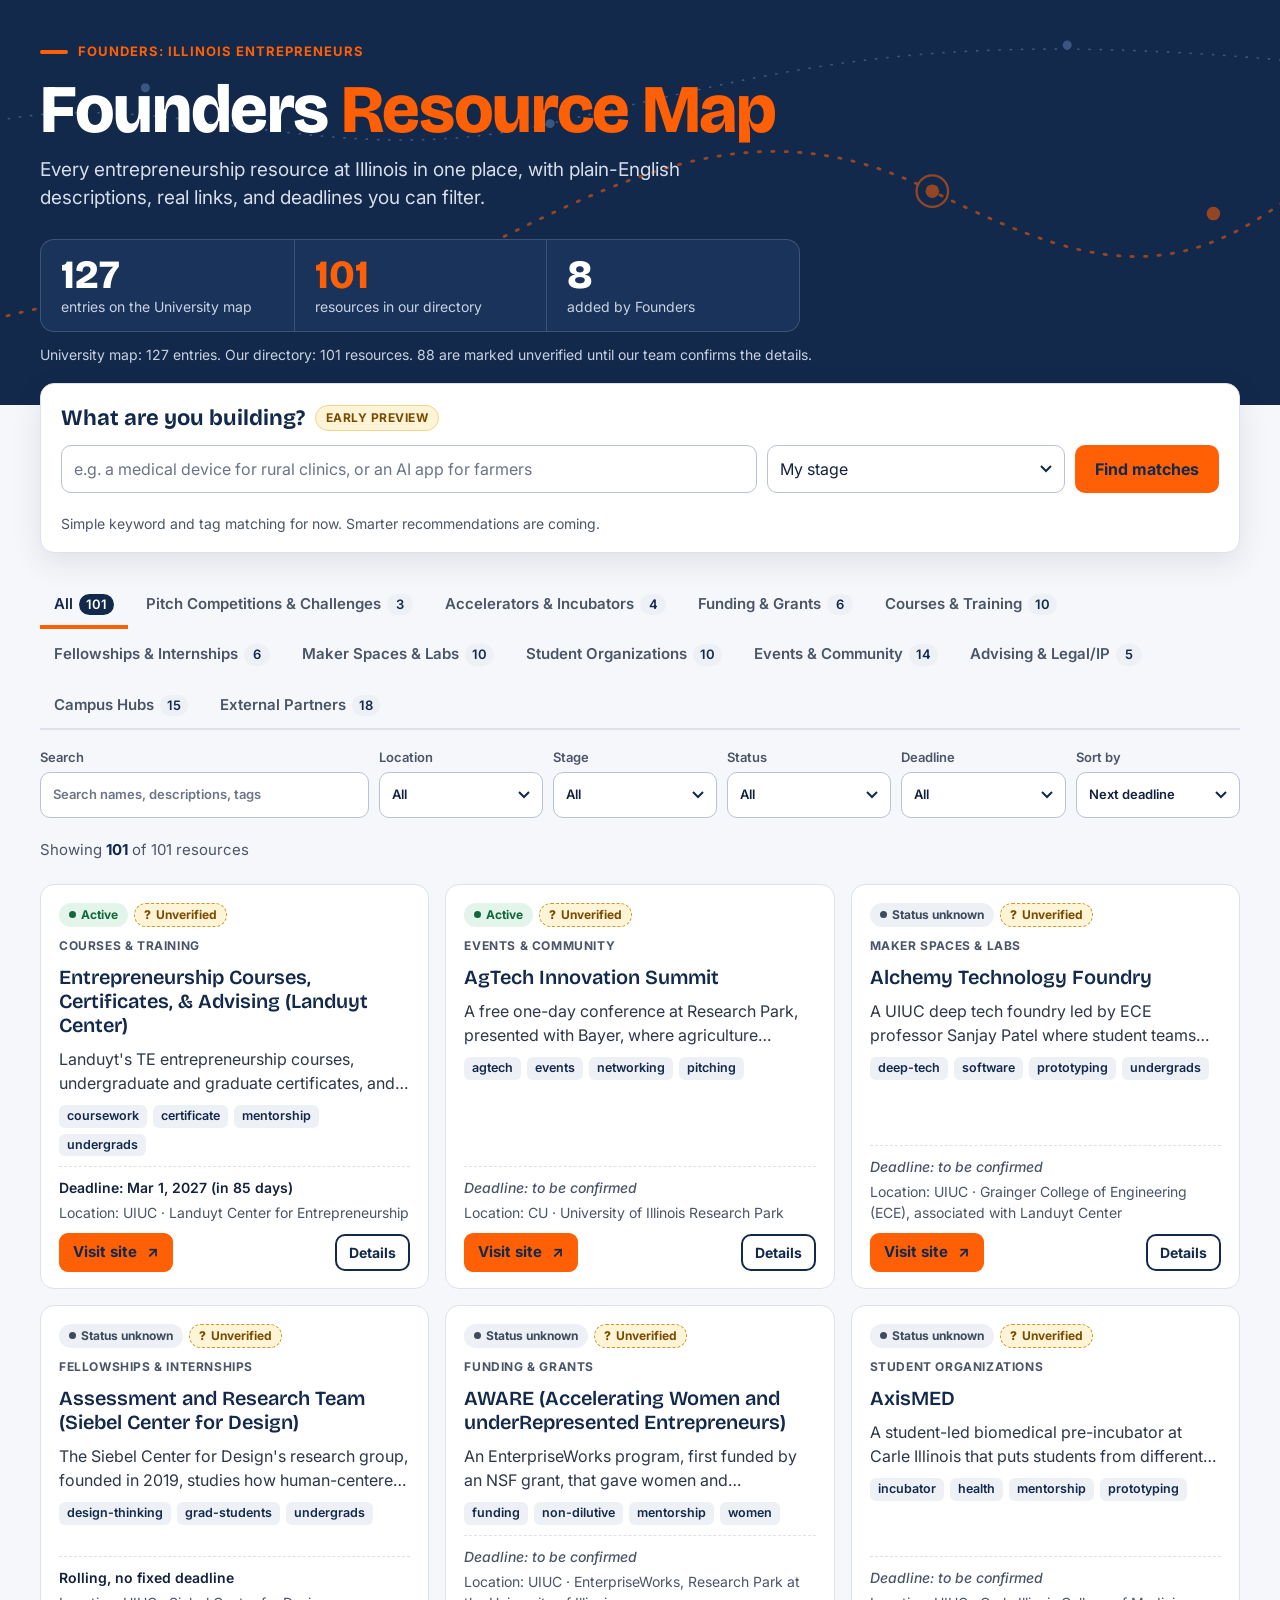
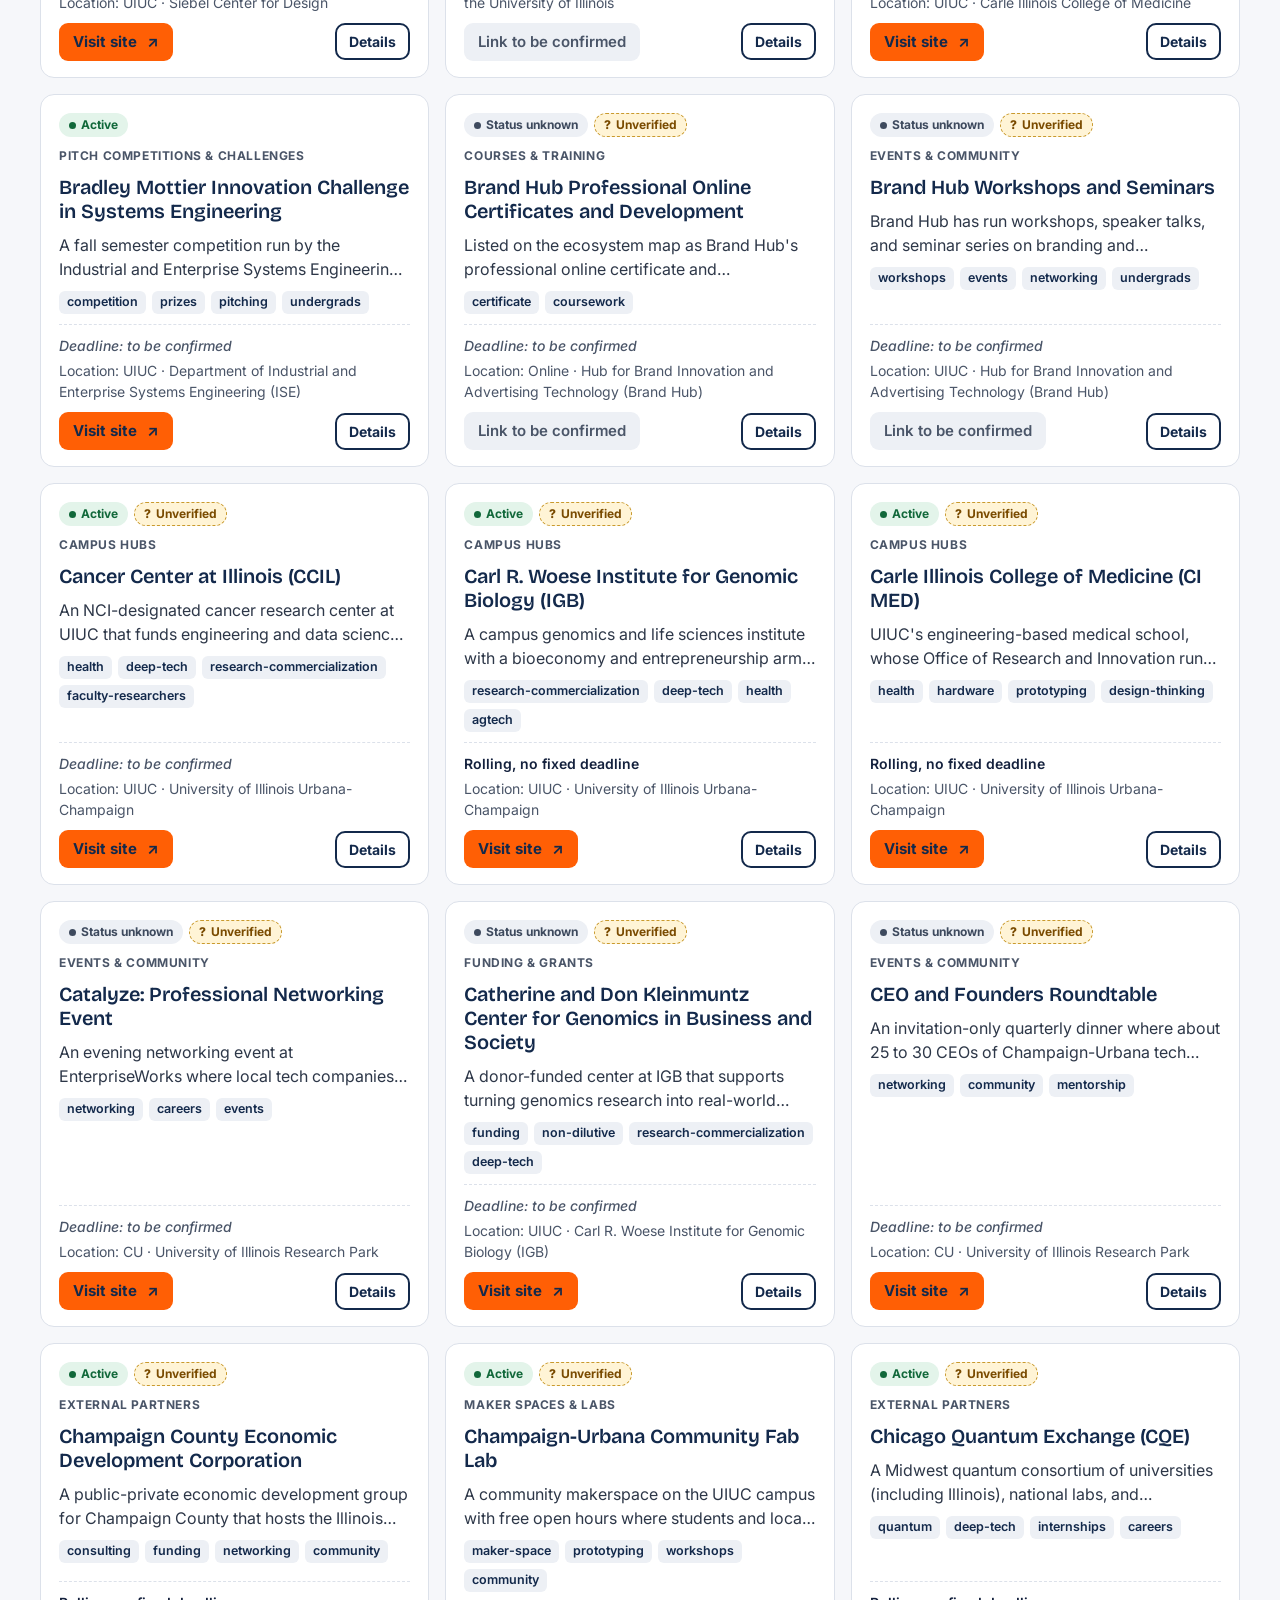
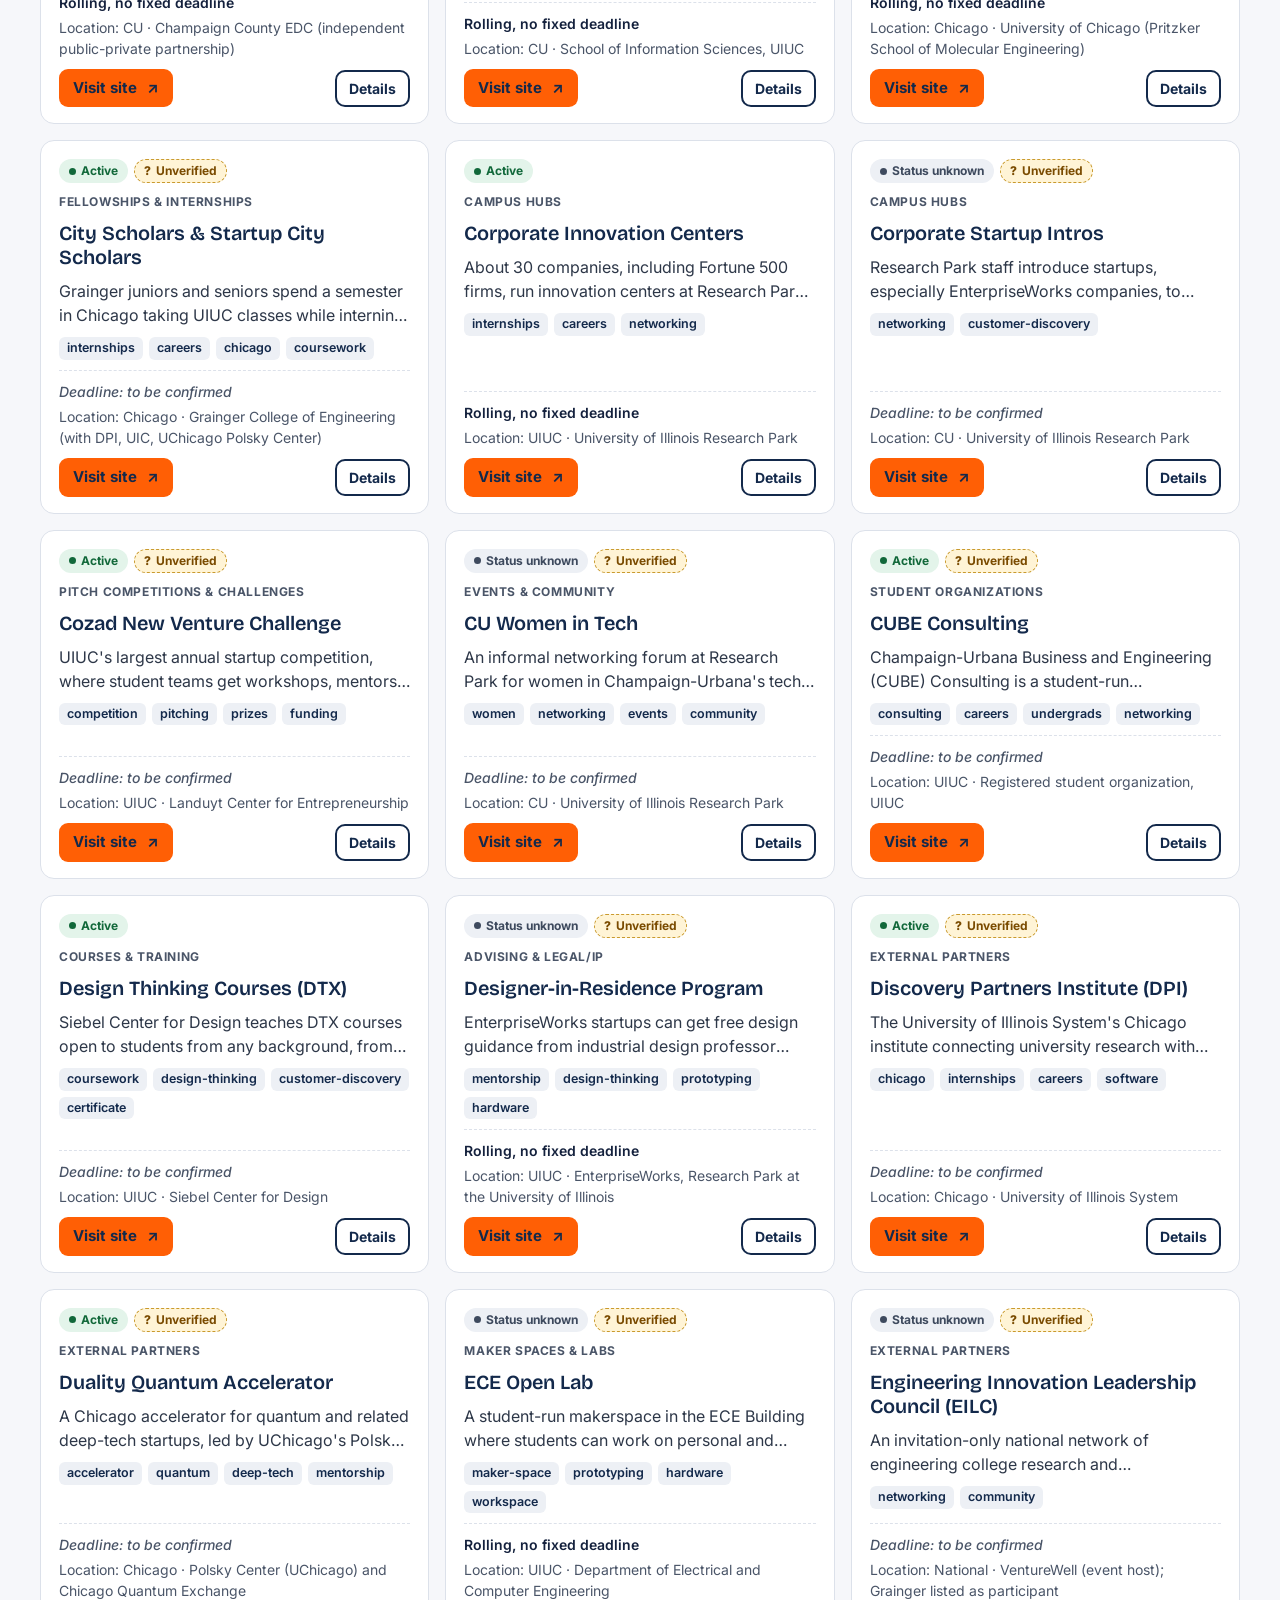
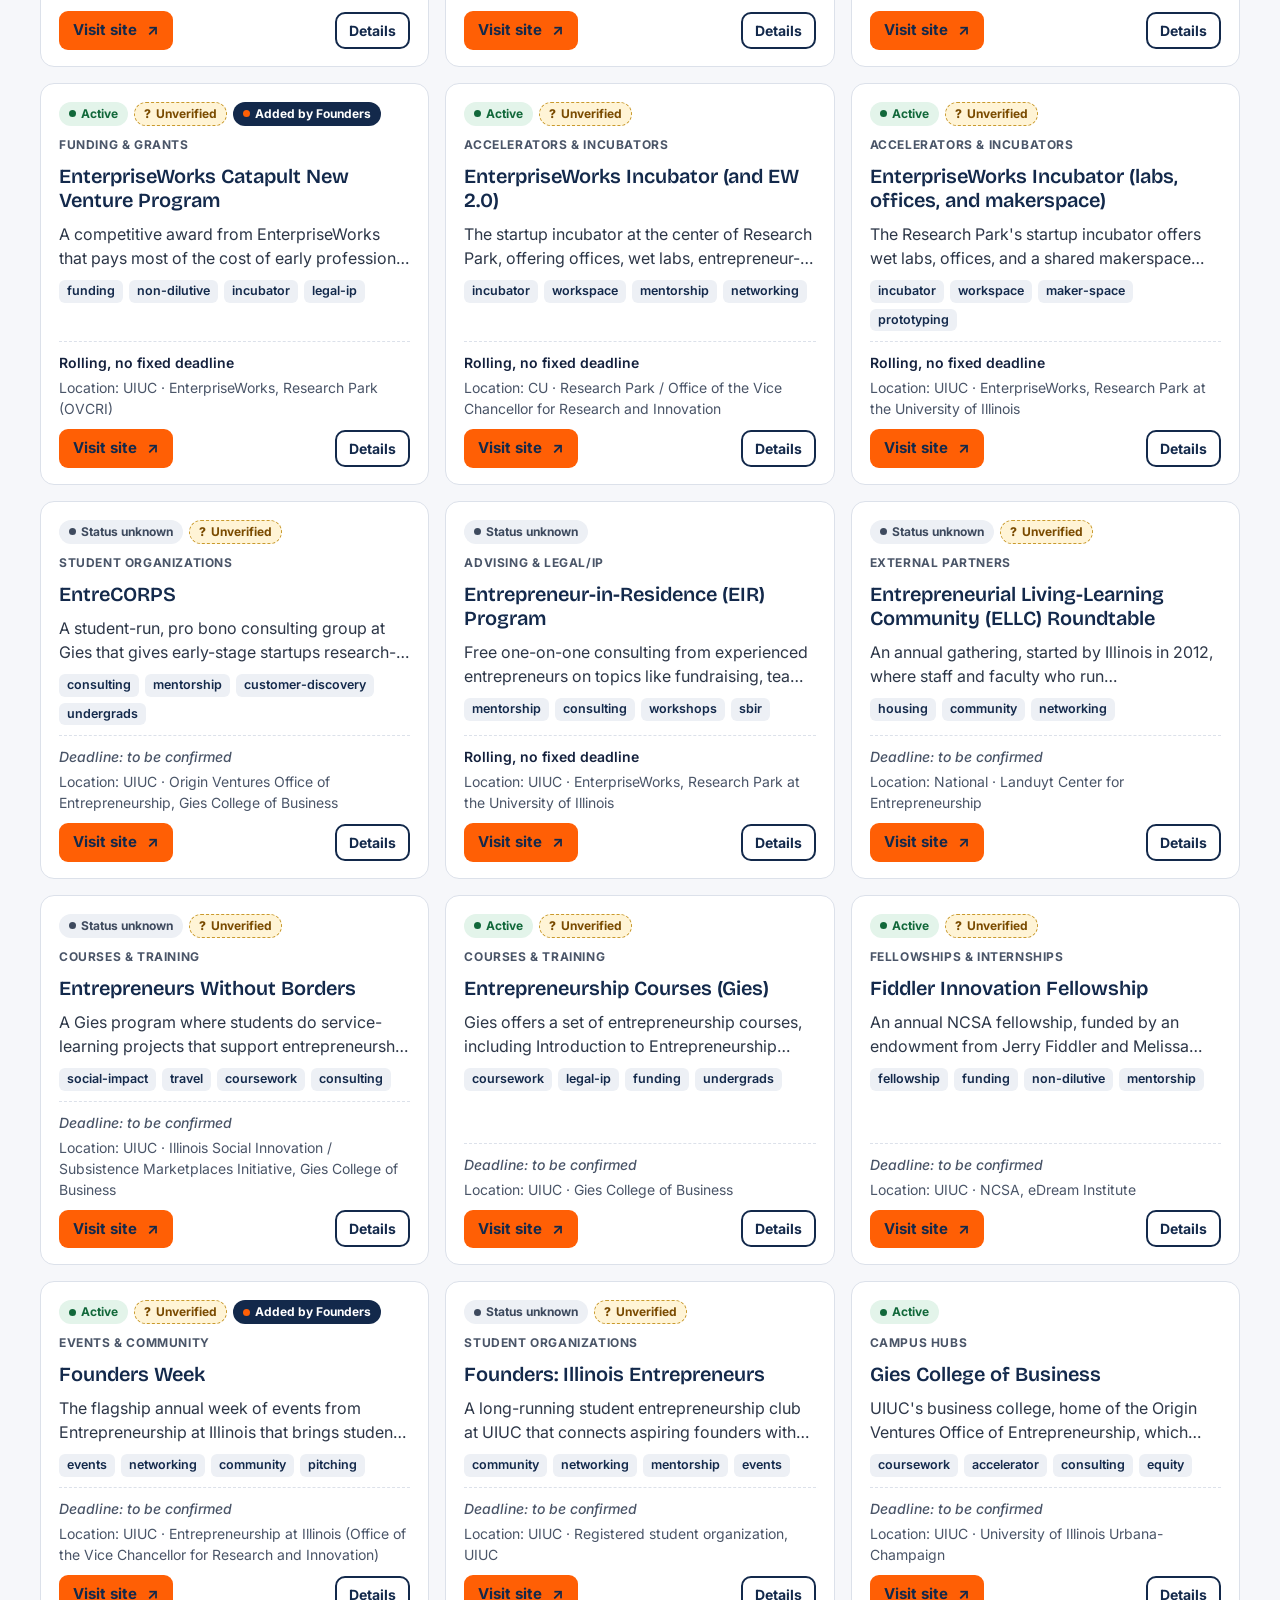
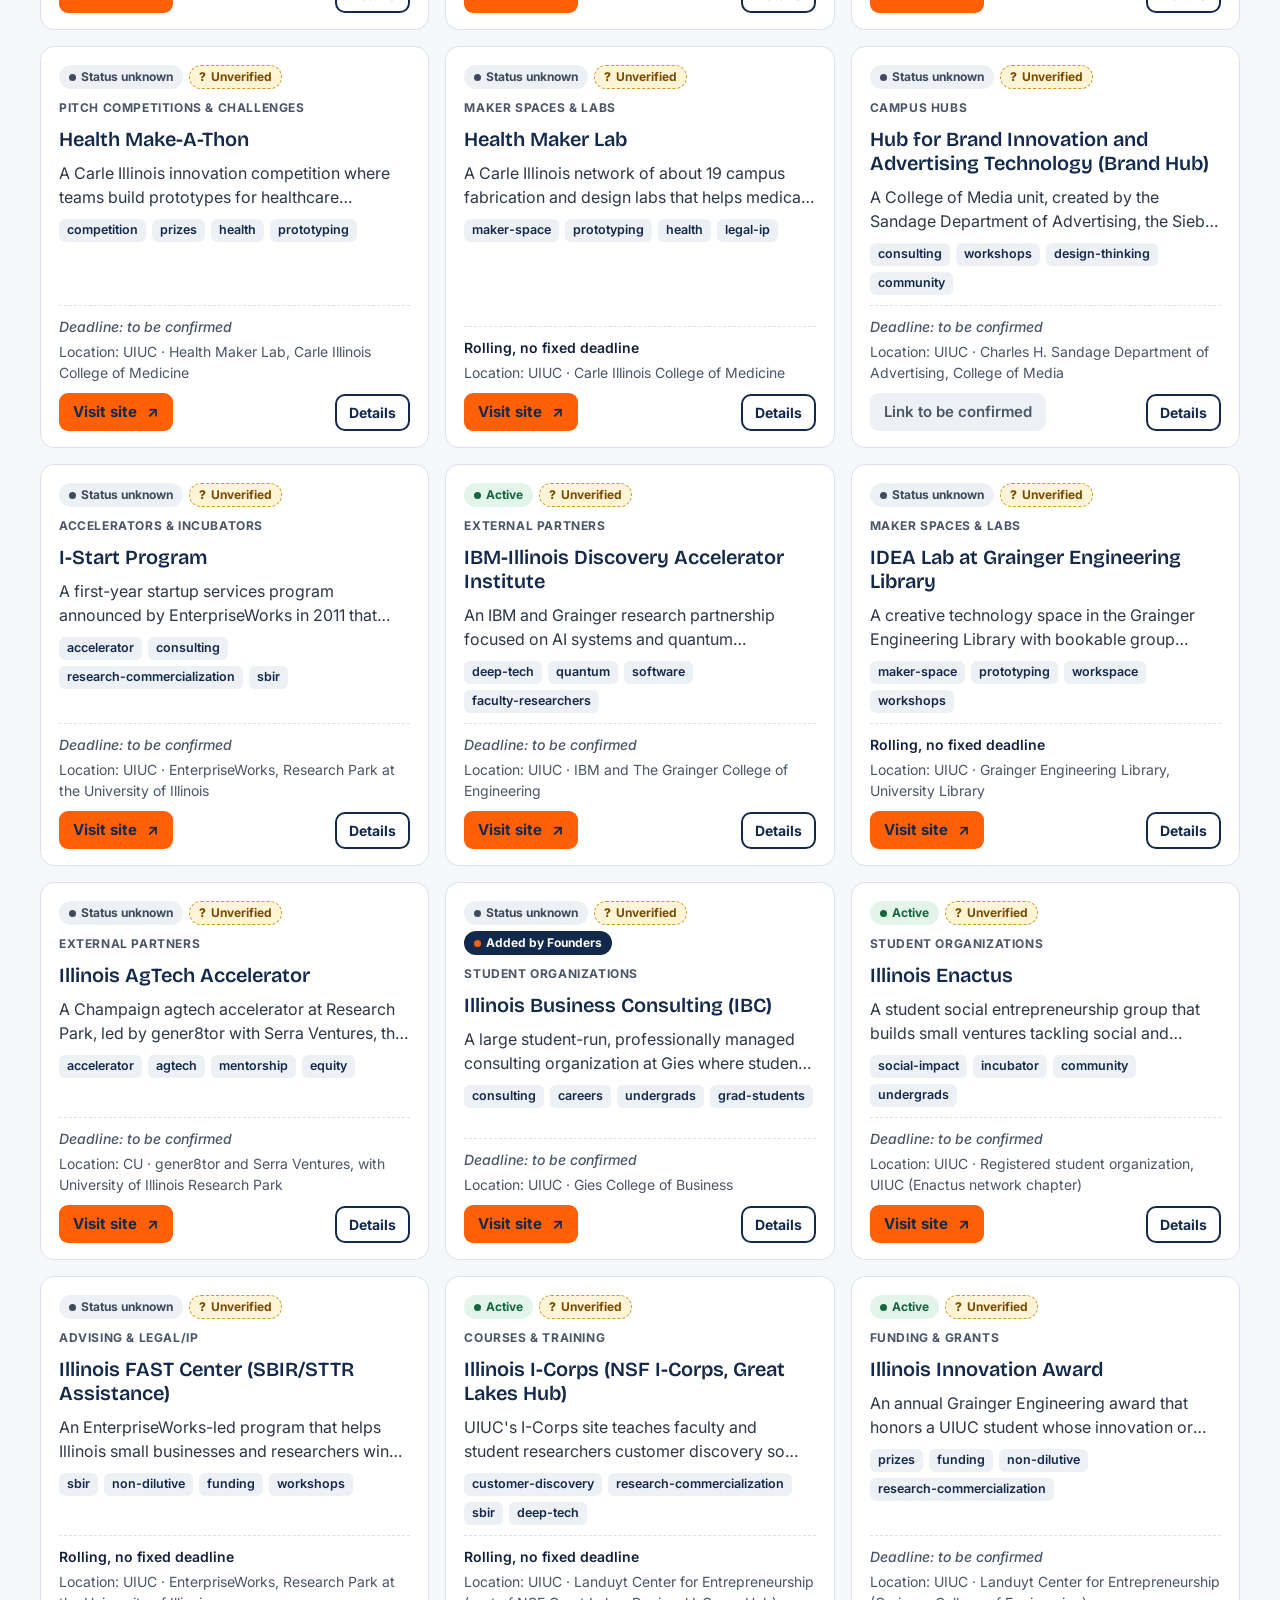
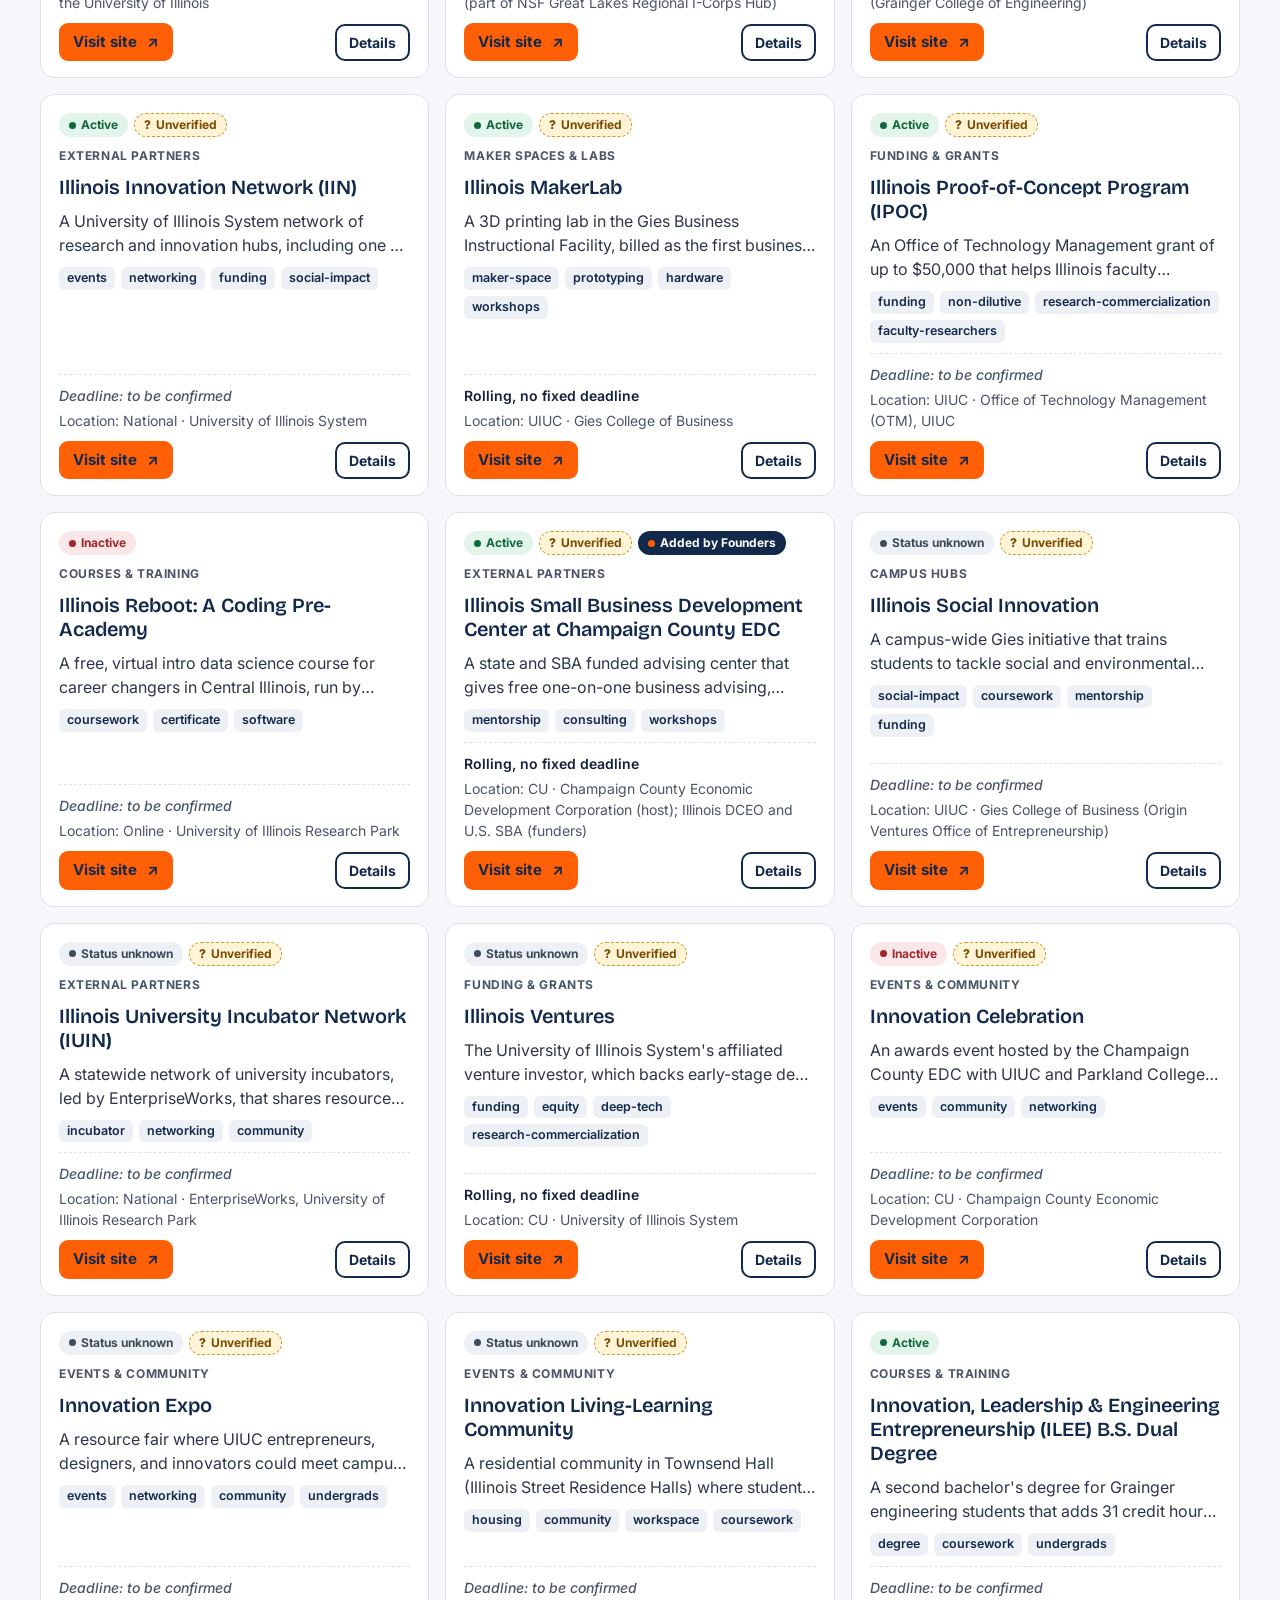
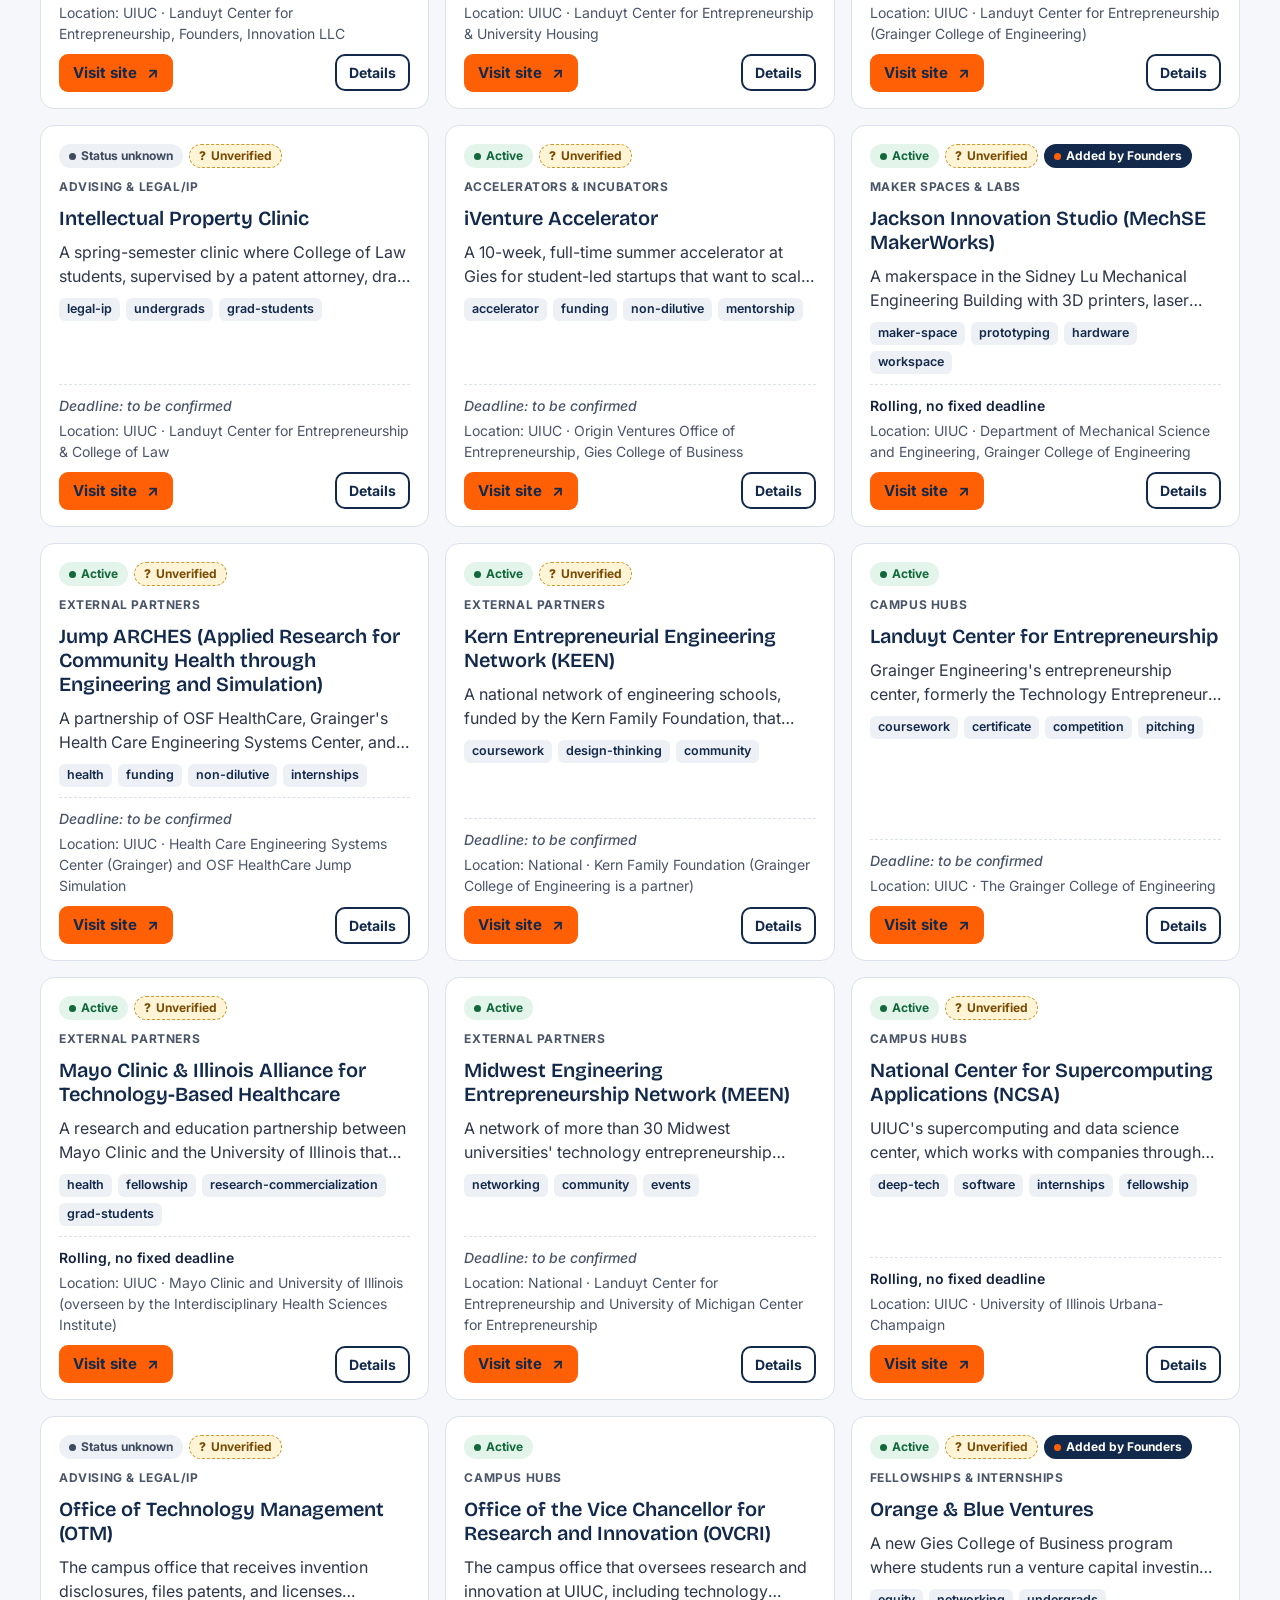
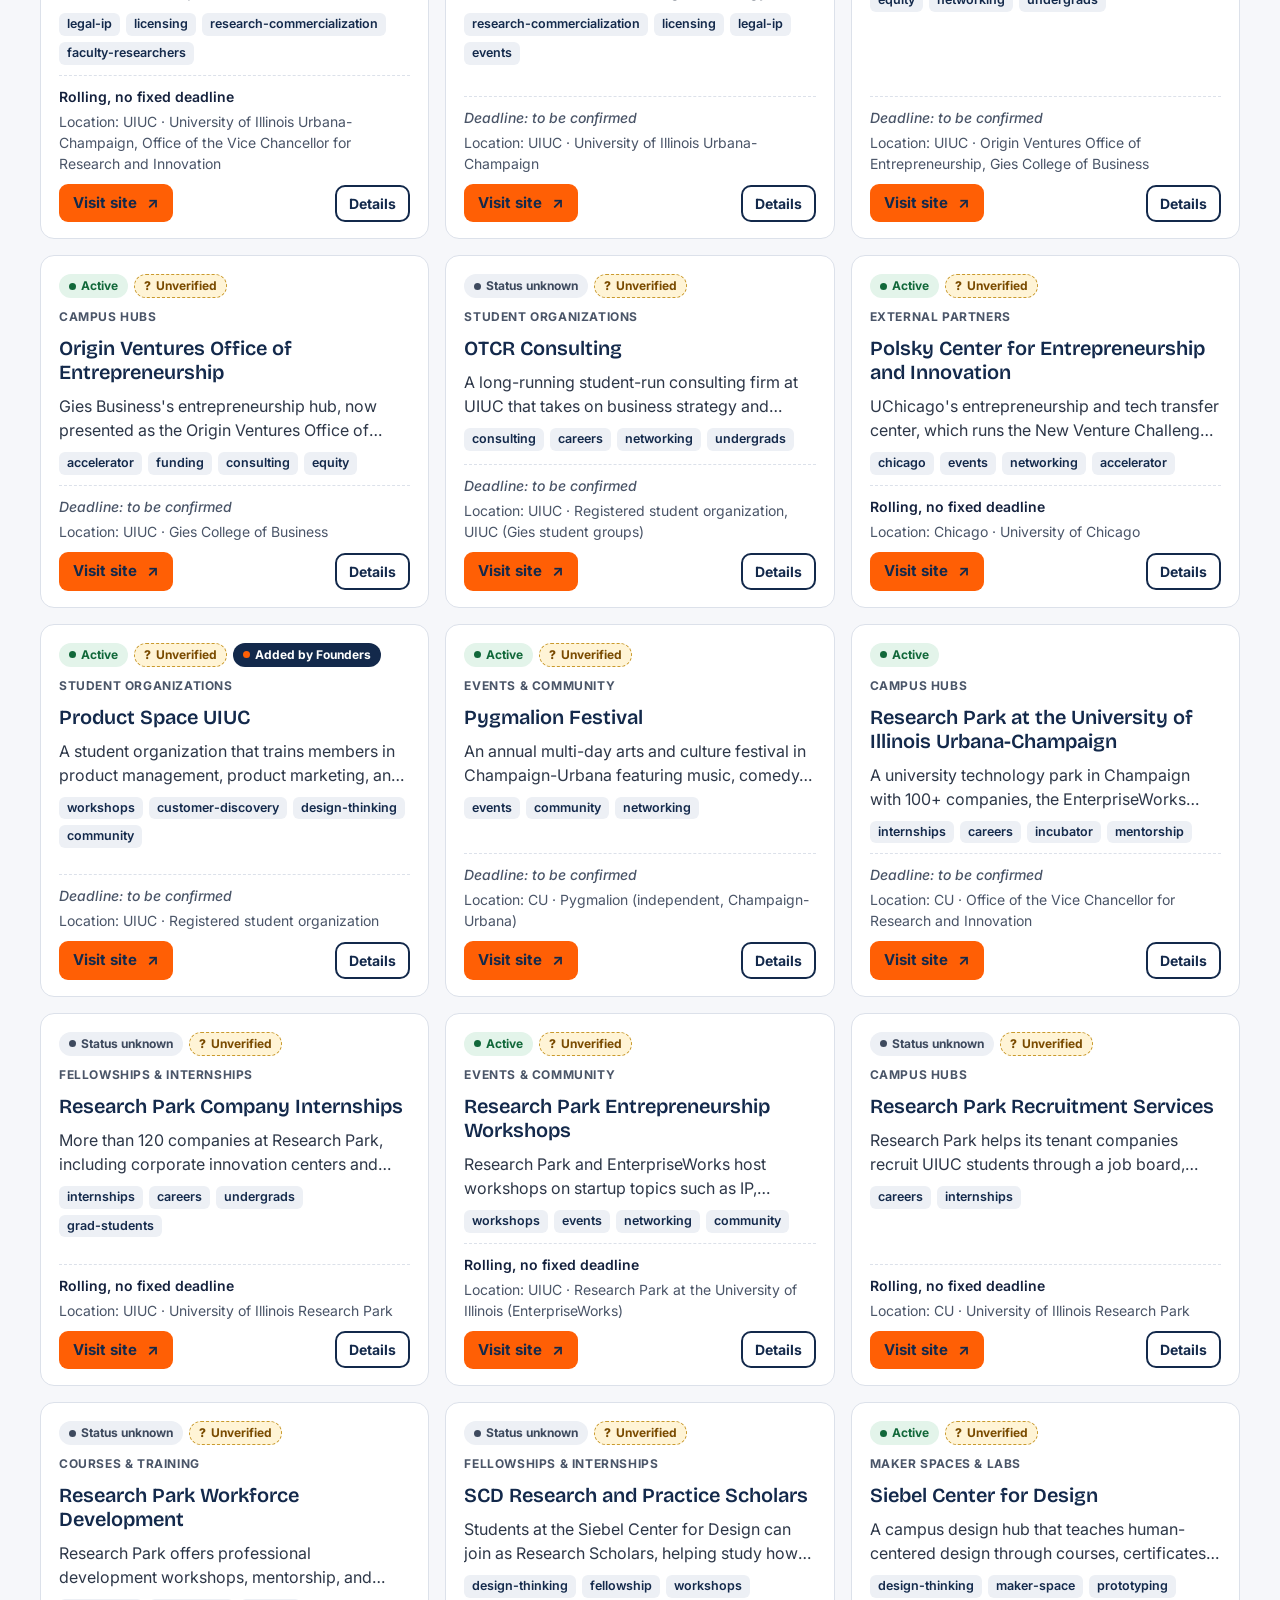
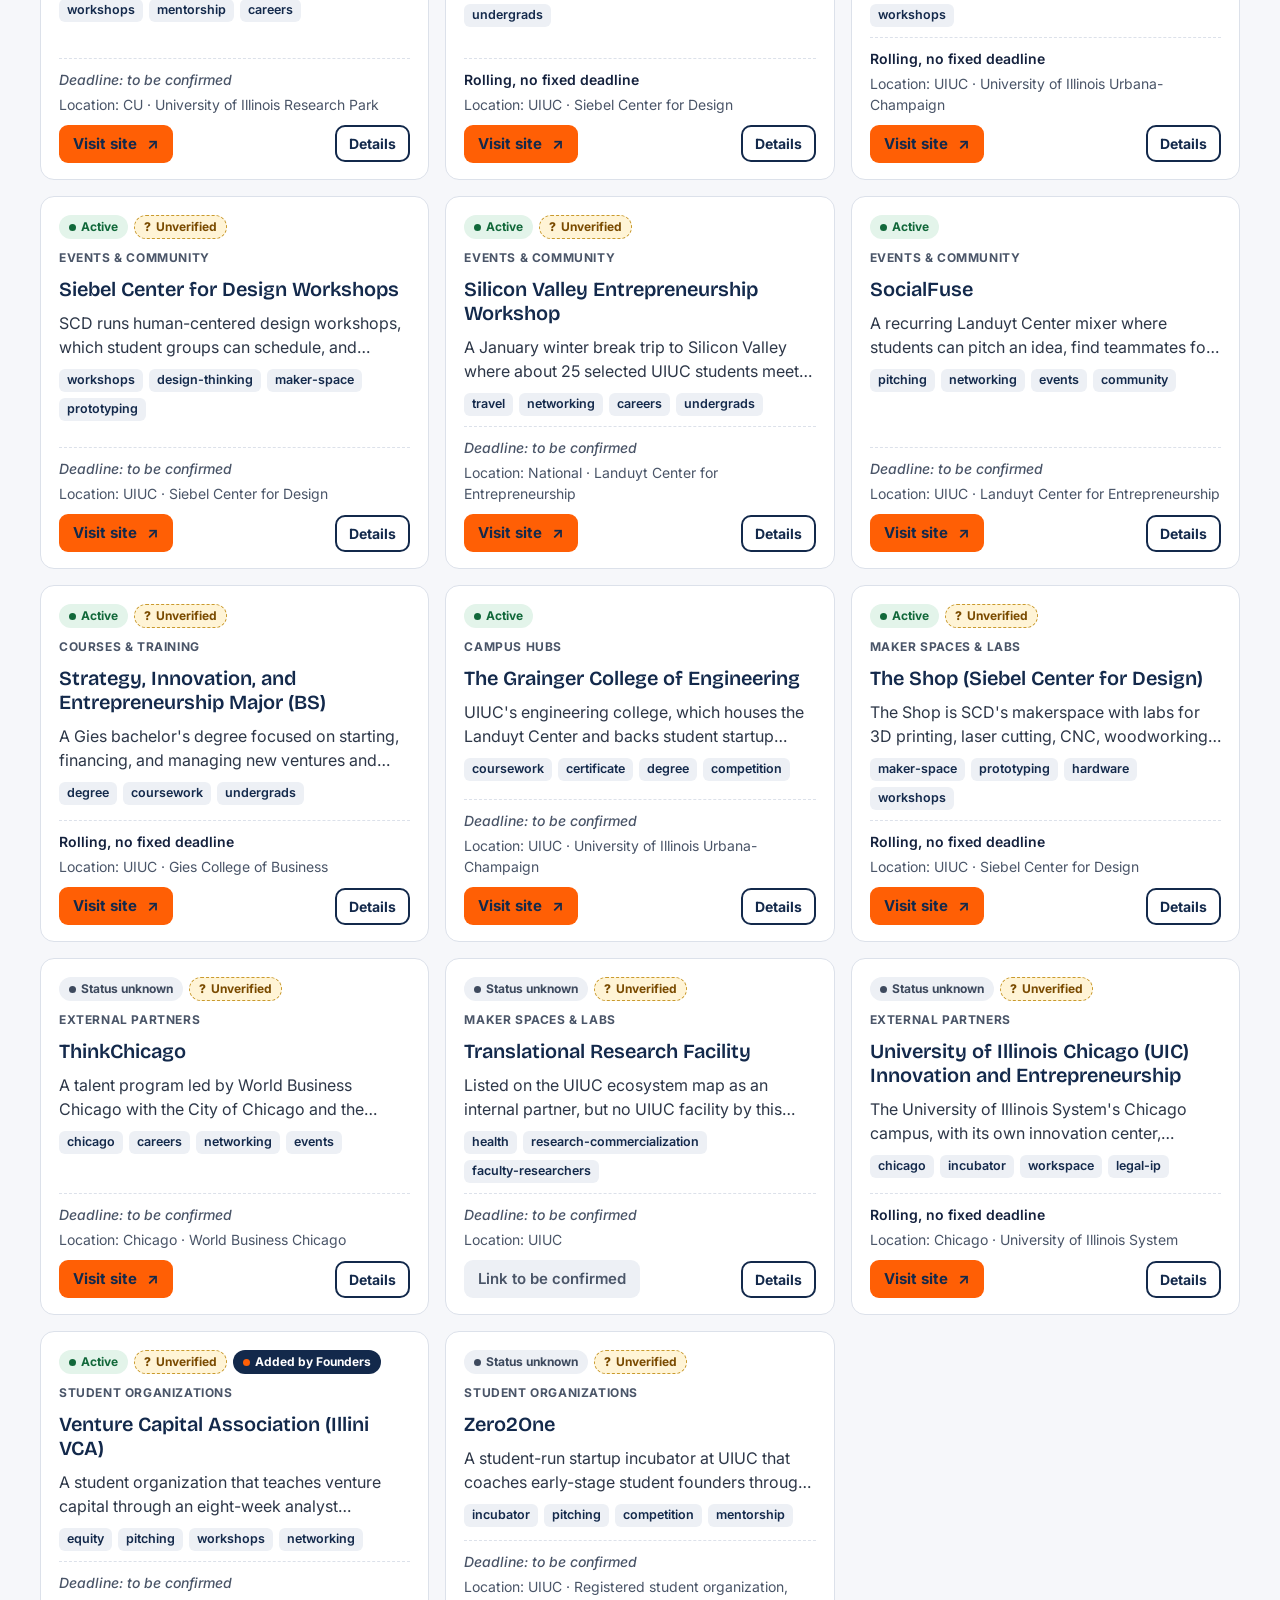
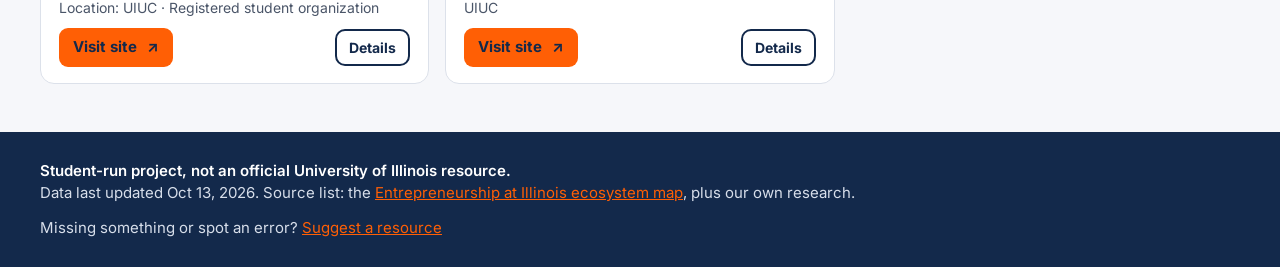
==== commit 2baf0209: "Build the GBM site, gap analysis, README, and screenshots - docs/index.html: self-contained director" ====
--- a/docs/index.html
+++ b/docs/index.html
@@ -122,6 +122,7 @@
 }
 .tab:hover { color: var(--navy); }
 .tab[aria-selected=true] { color: var(--navy); border-bottom-color: var(--orange); }
+@media (min-width: 900px) { .tabs { flex-wrap: wrap; overflow: visible; } }
 .tab .count { display: inline-block; min-width: 26px; margin-left: 6px; padding: 1px 7px; border-radius: 999px; background: var(--gray-soft); color: var(--navy); font-size: 13px; text-align: center; }
 .tab[aria-selected=true] .count { background: var(--navy); color: #fff; }
 
@@ -197,7 +198,7 @@
 @media (prefers-reduced-motion: reduce) { dialog.detail[open], .card { animation: none; transition: none; } }
 .detail-inner { display: flex; flex-direction: column; height: 100%; }
 .detail-head { background: var(--navy); color: #fff; padding: calc(env(safe-area-inset-top, 0px) + 20px) 22px 20px; position: relative; }
-.detail-head .cat { color: var(--orange); font-size: 12px; font-weight: 700; letter-spacing: .06em; text-transform: uppercase; }
+.detail-head .cat { margin-right: 48px; color: var(--orange); font-size: 12px; font-weight: 700; letter-spacing: .06em; text-transform: uppercase; }
 .detail-head h2 { font-family: var(--display); font-size: 28px; line-height: 1.1; margin: 6px 44px 10px 0; }
 .detail-head .close { position: absolute; top: calc(env(safe-area-inset-top, 0px) + 14px); right: 14px; width: 40px; height: 40px; border-radius: 10px; border: 1.5px solid rgba(255,255,255,.4); background: transparent; color: #fff; font-size: 22px; cursor: pointer; }
 .detail-head .close:hover { background: rgba(255,255,255,.12); }
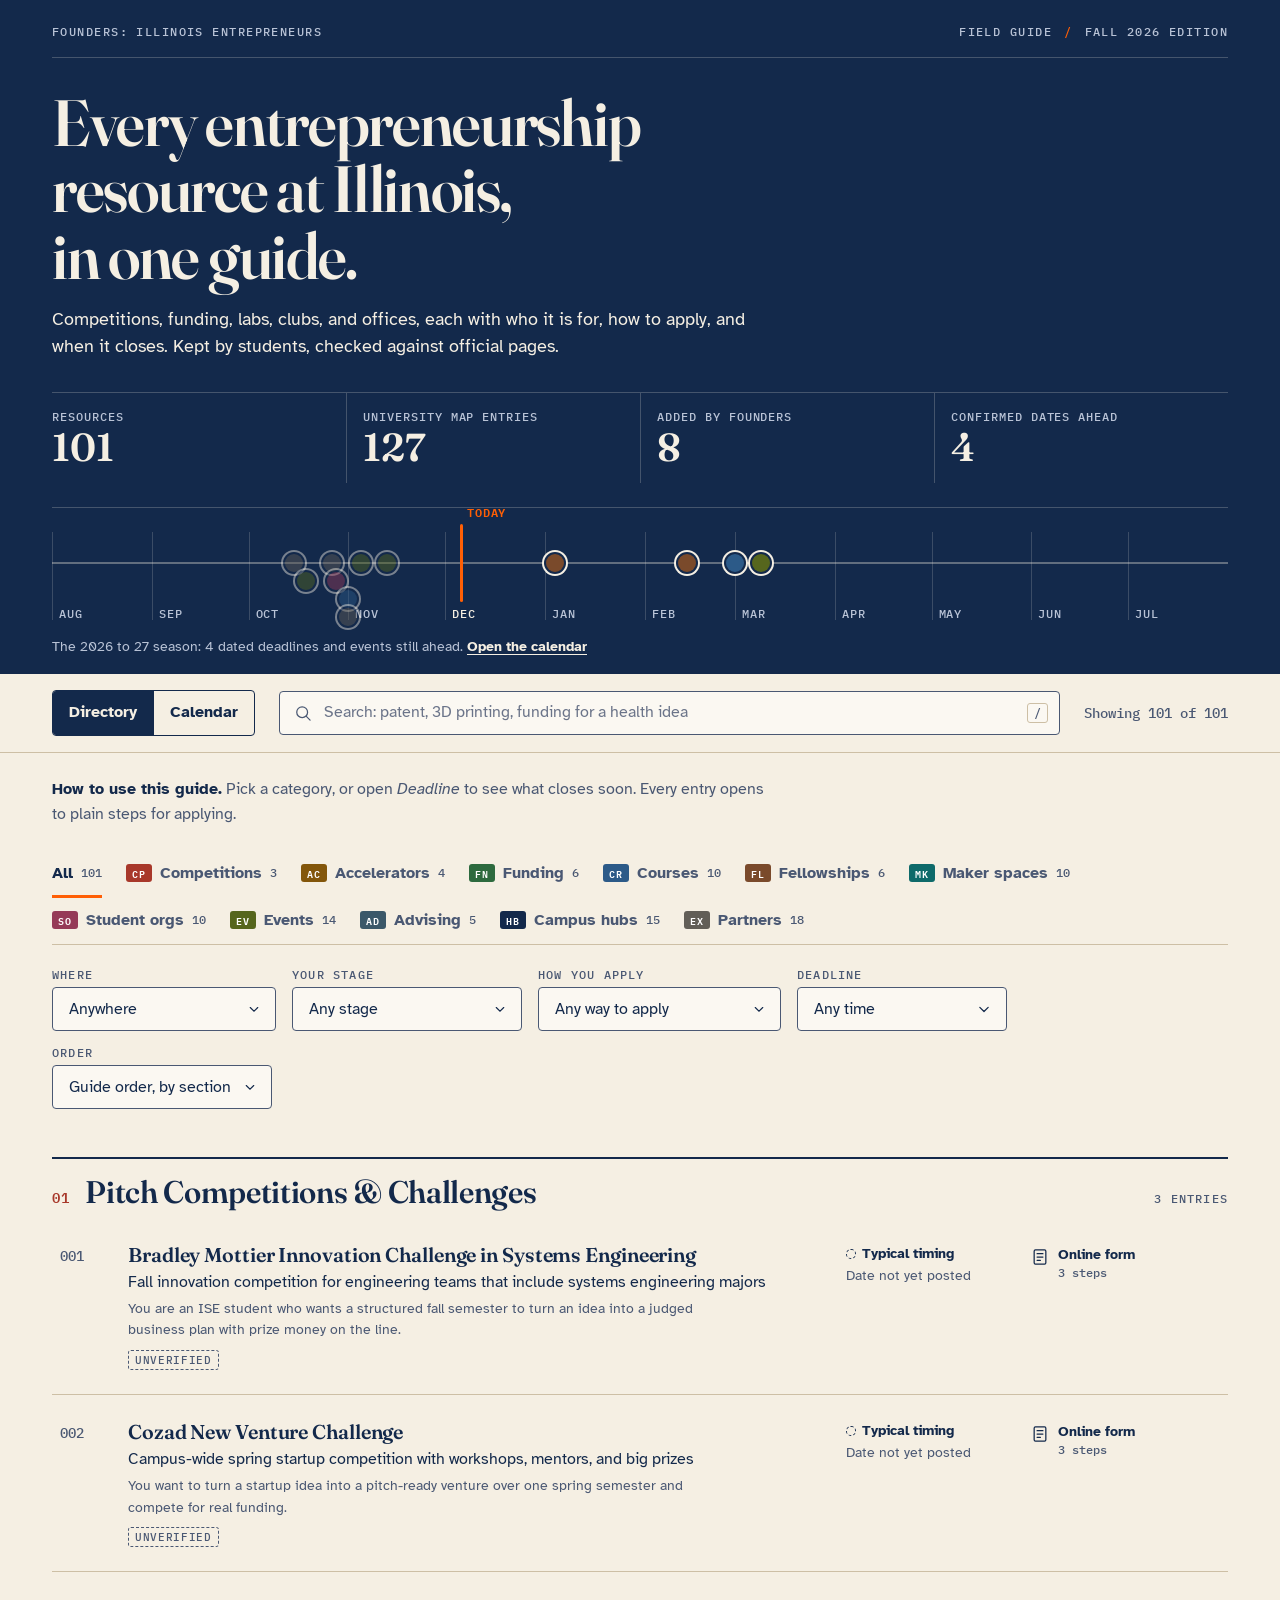
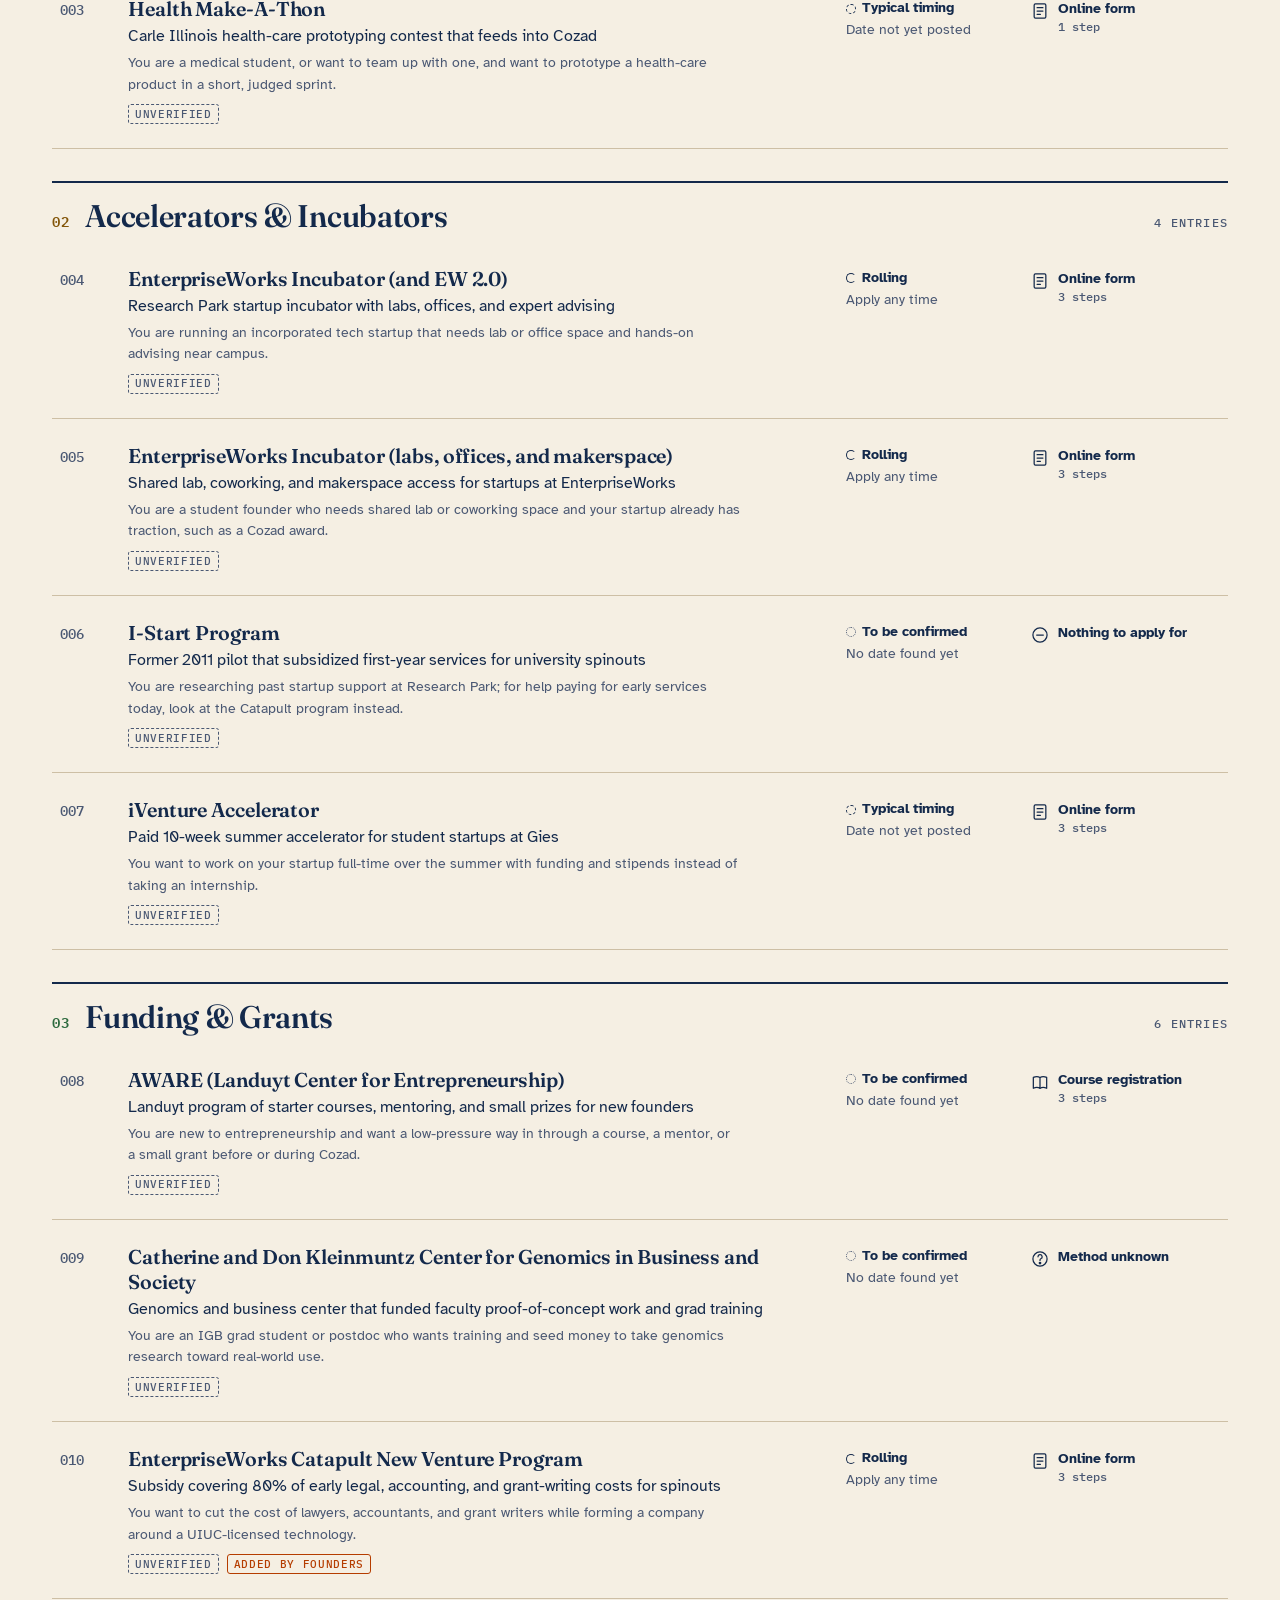
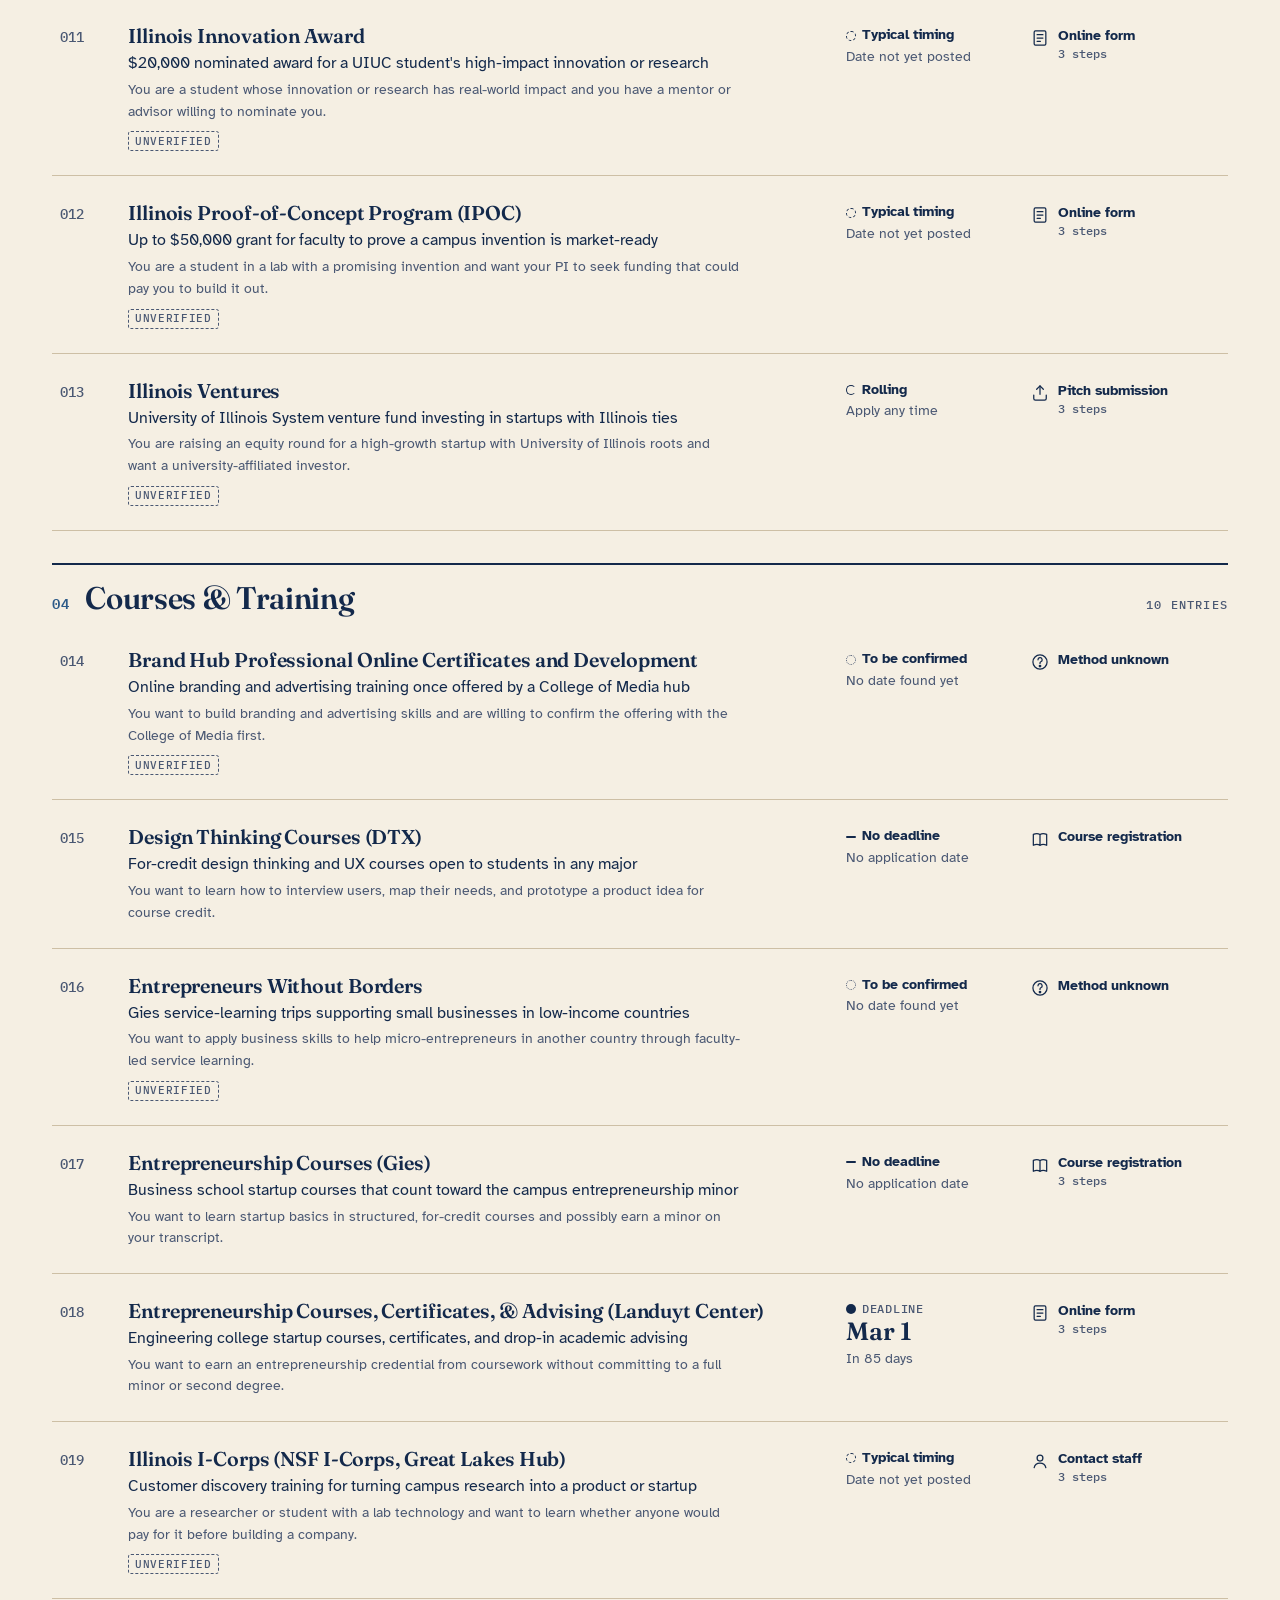
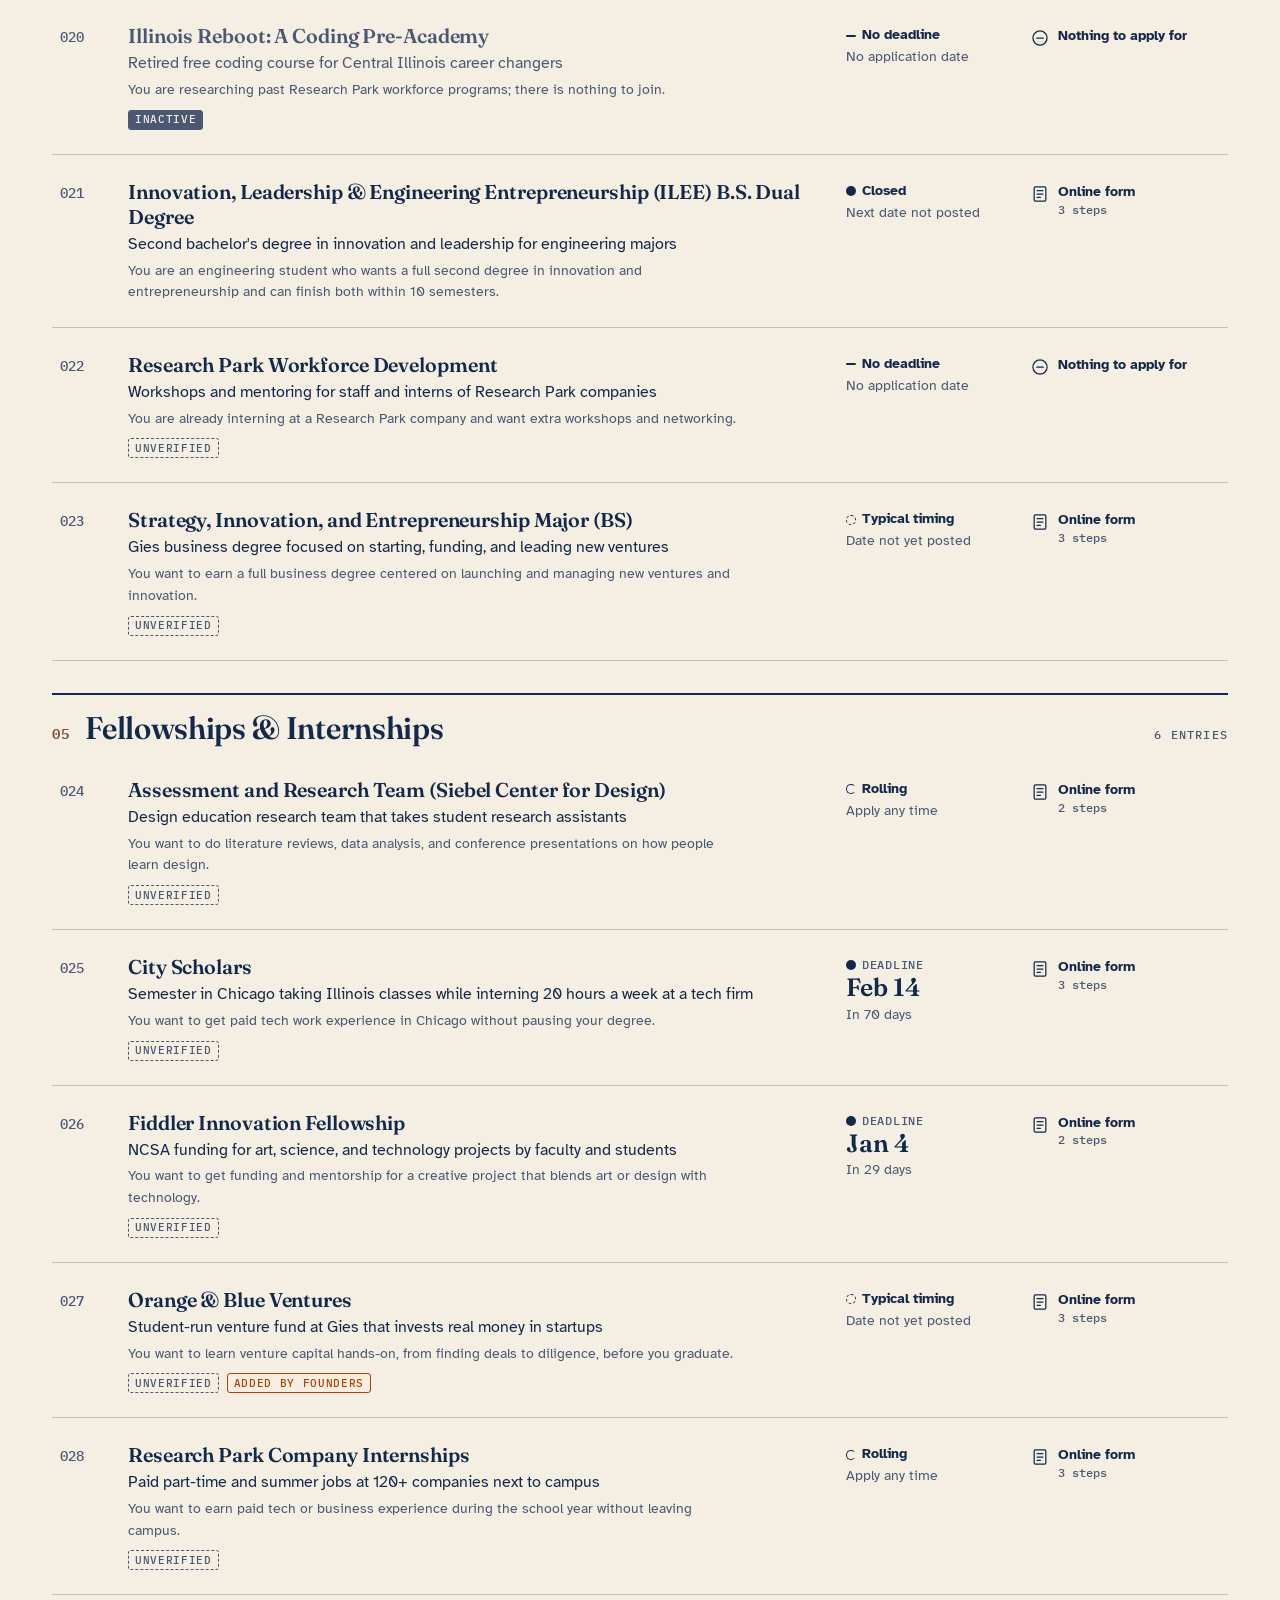
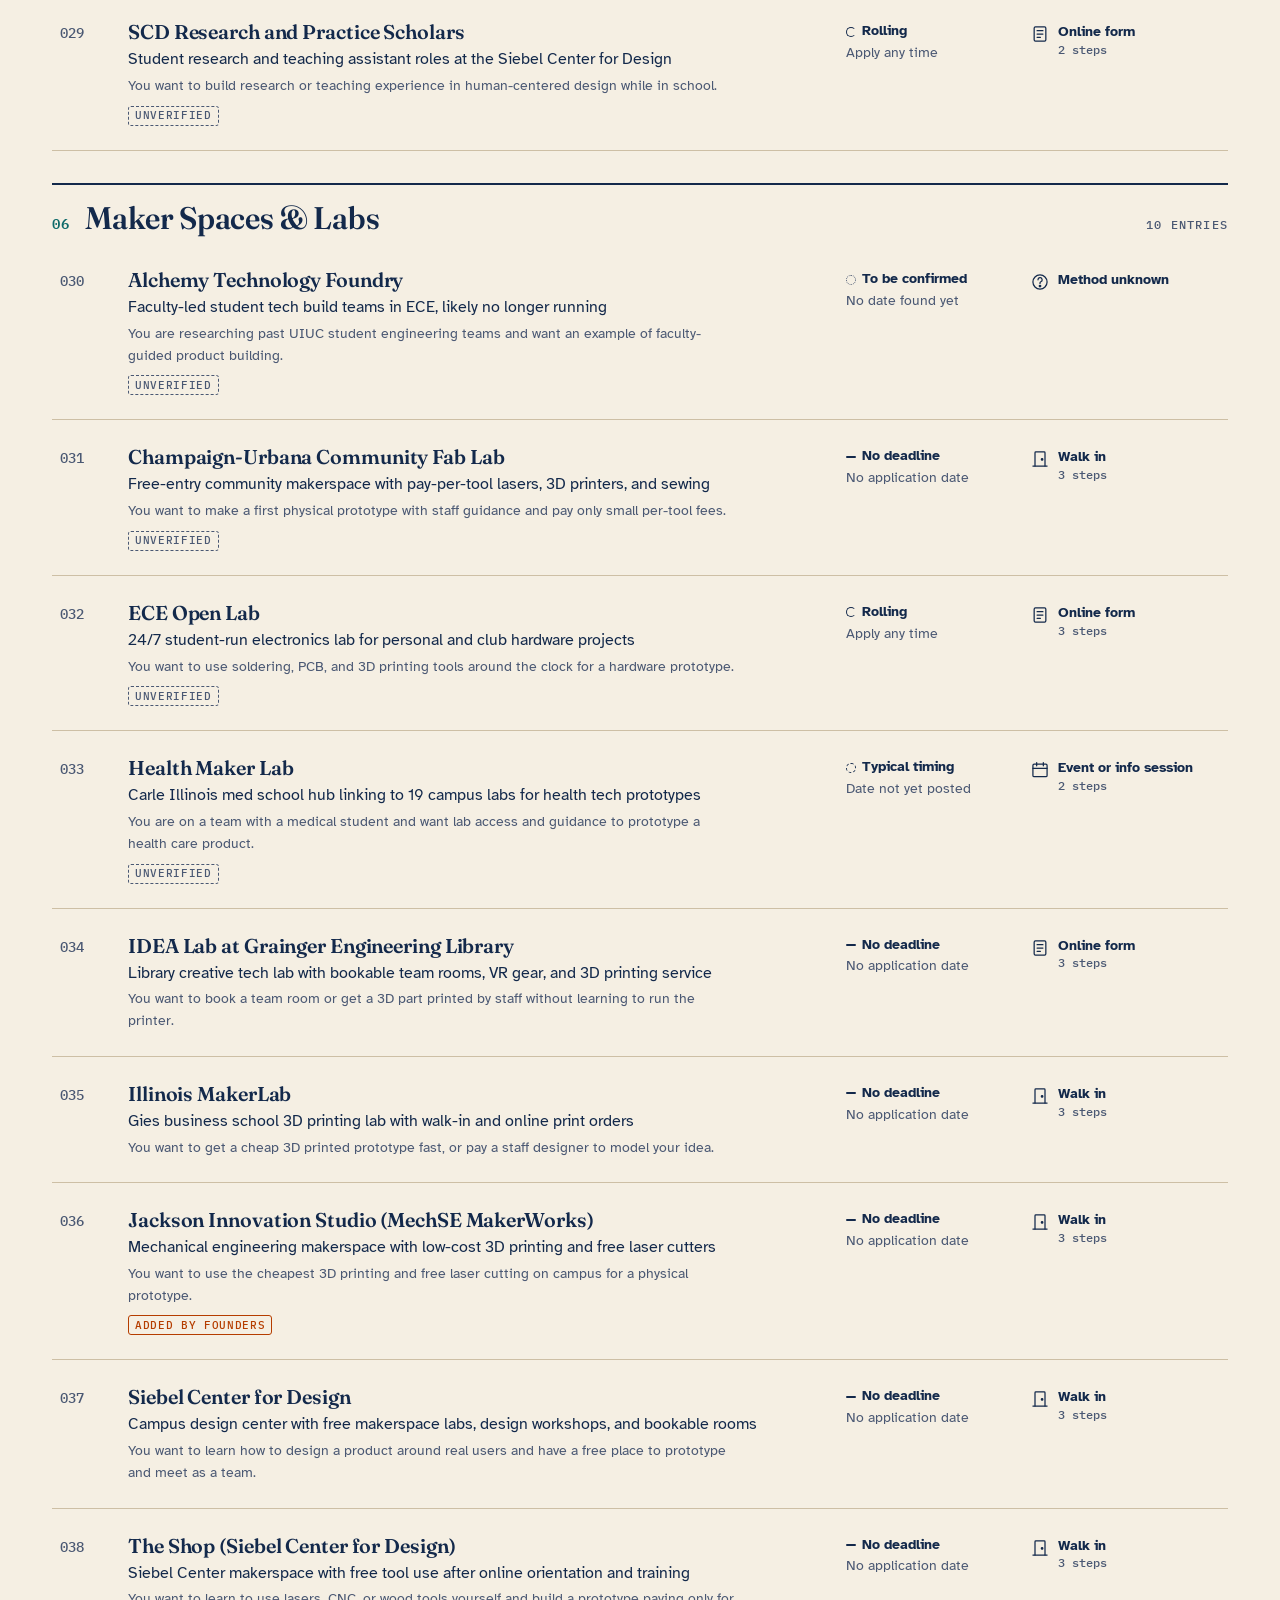
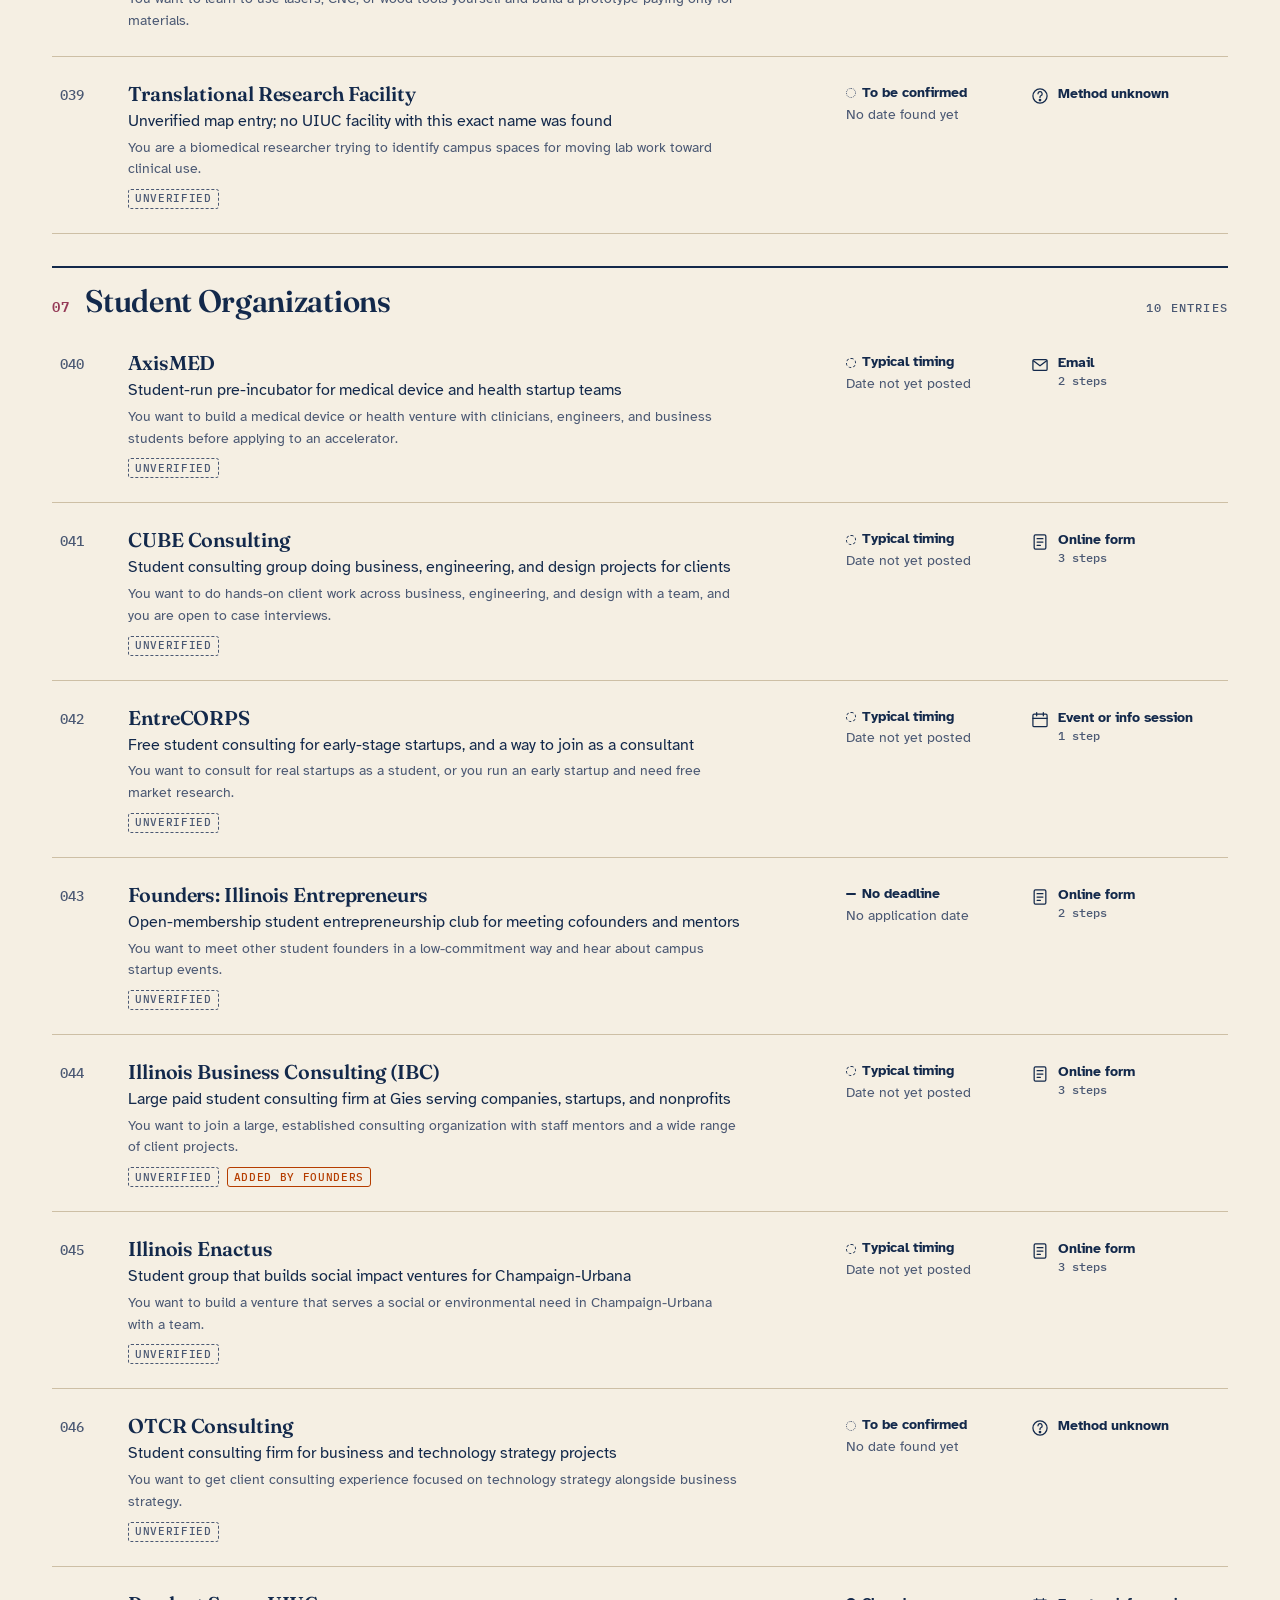
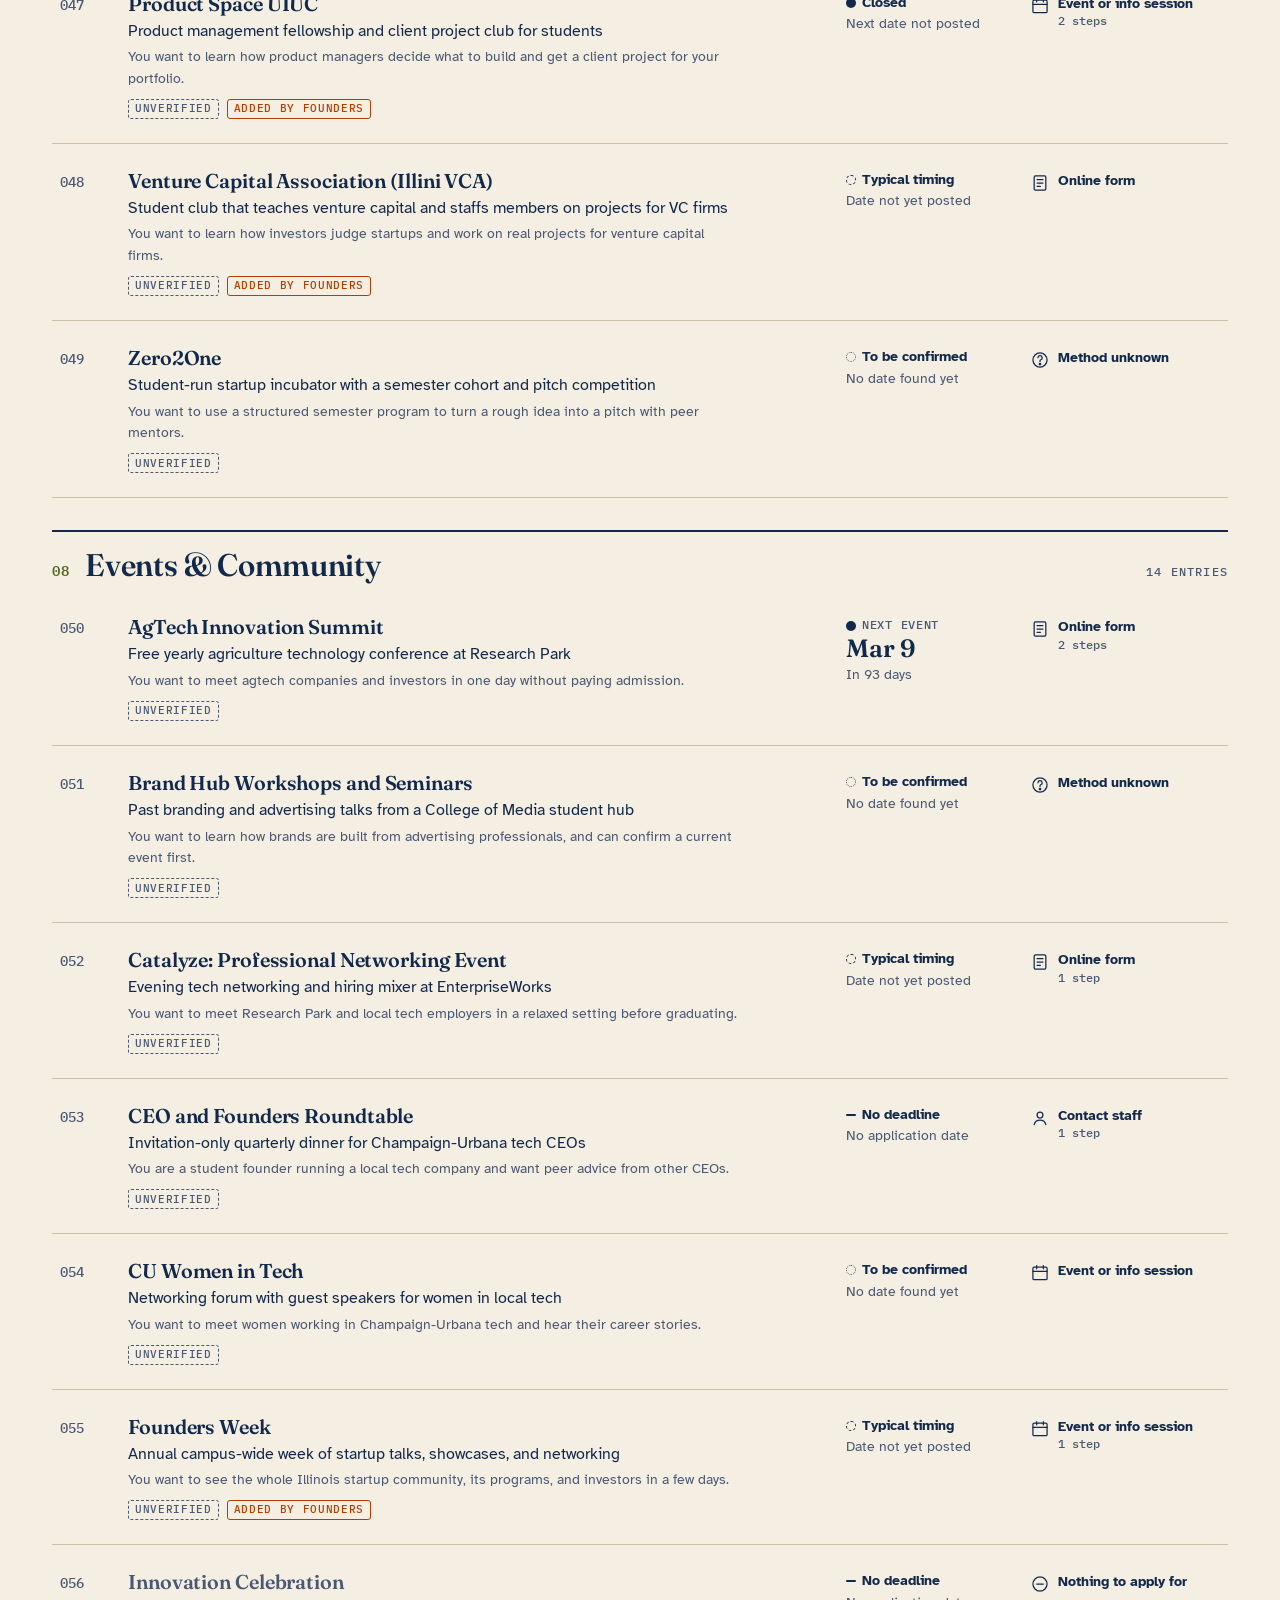
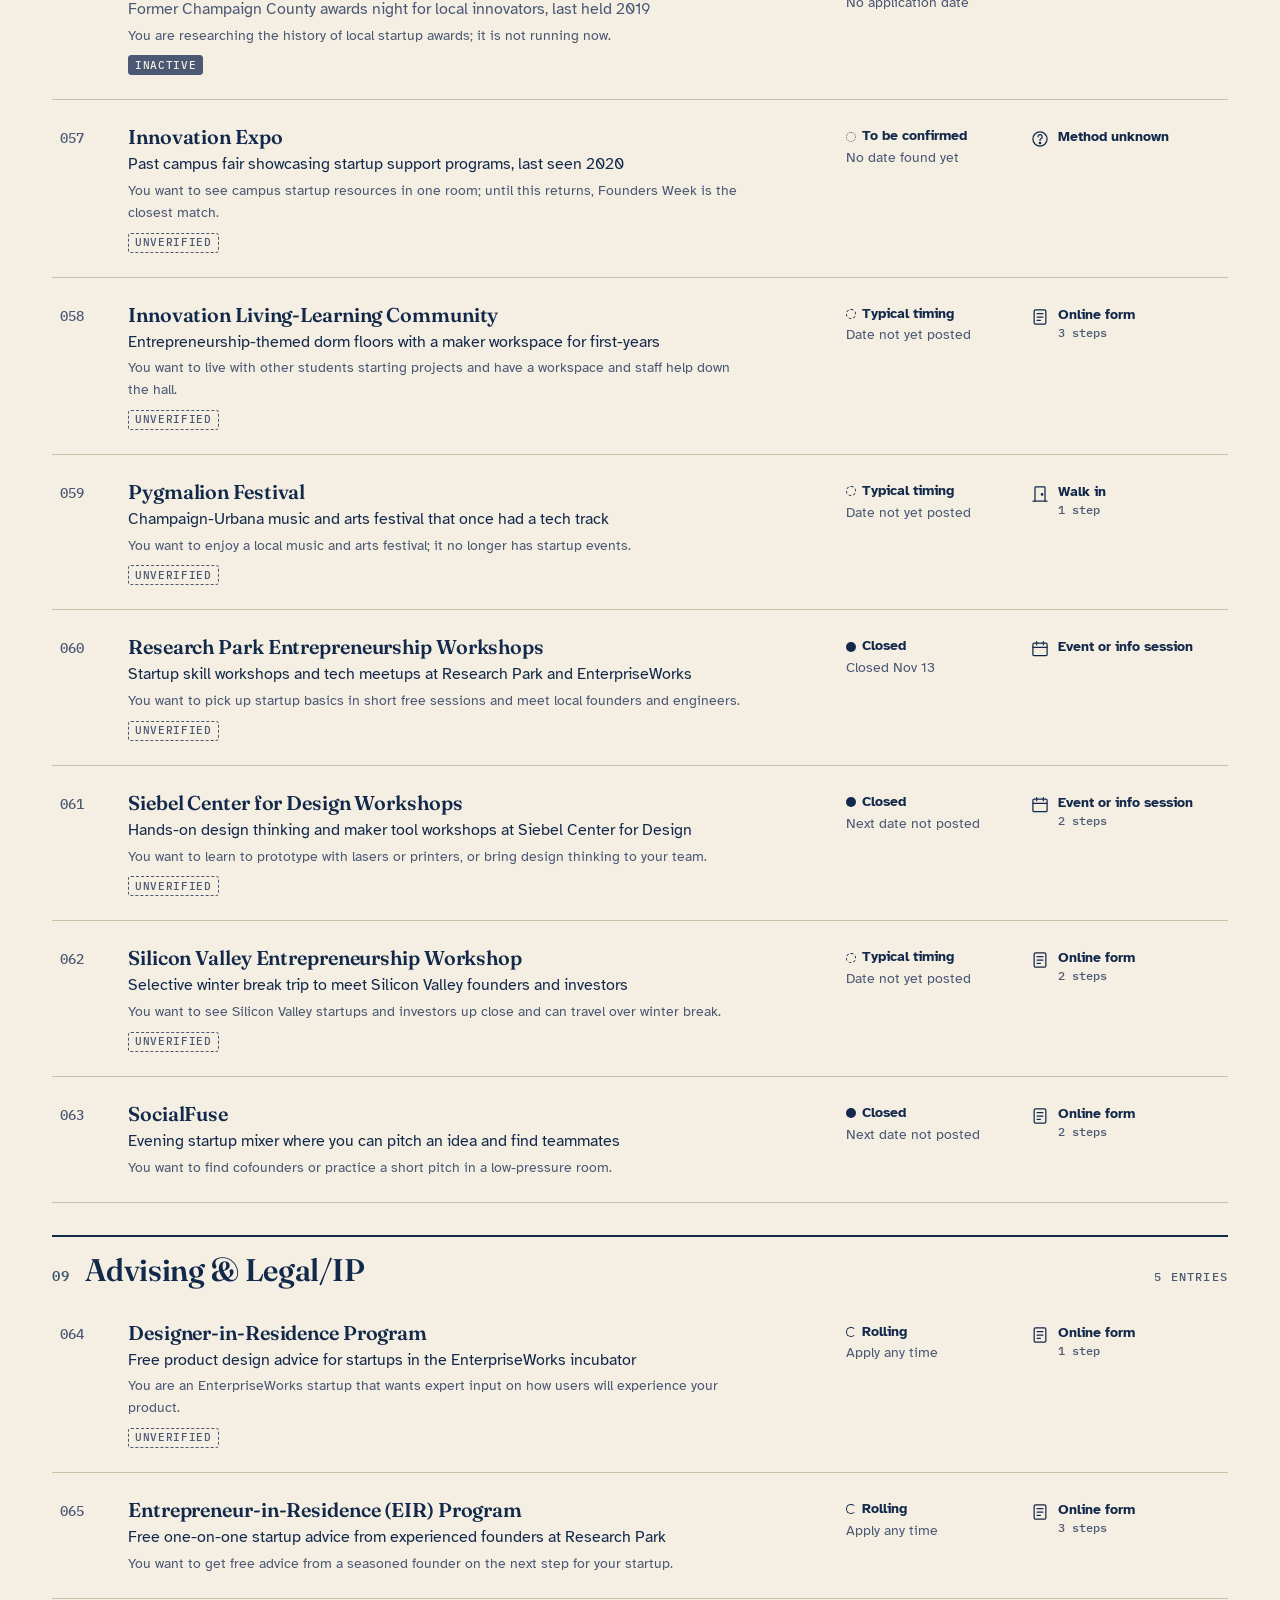
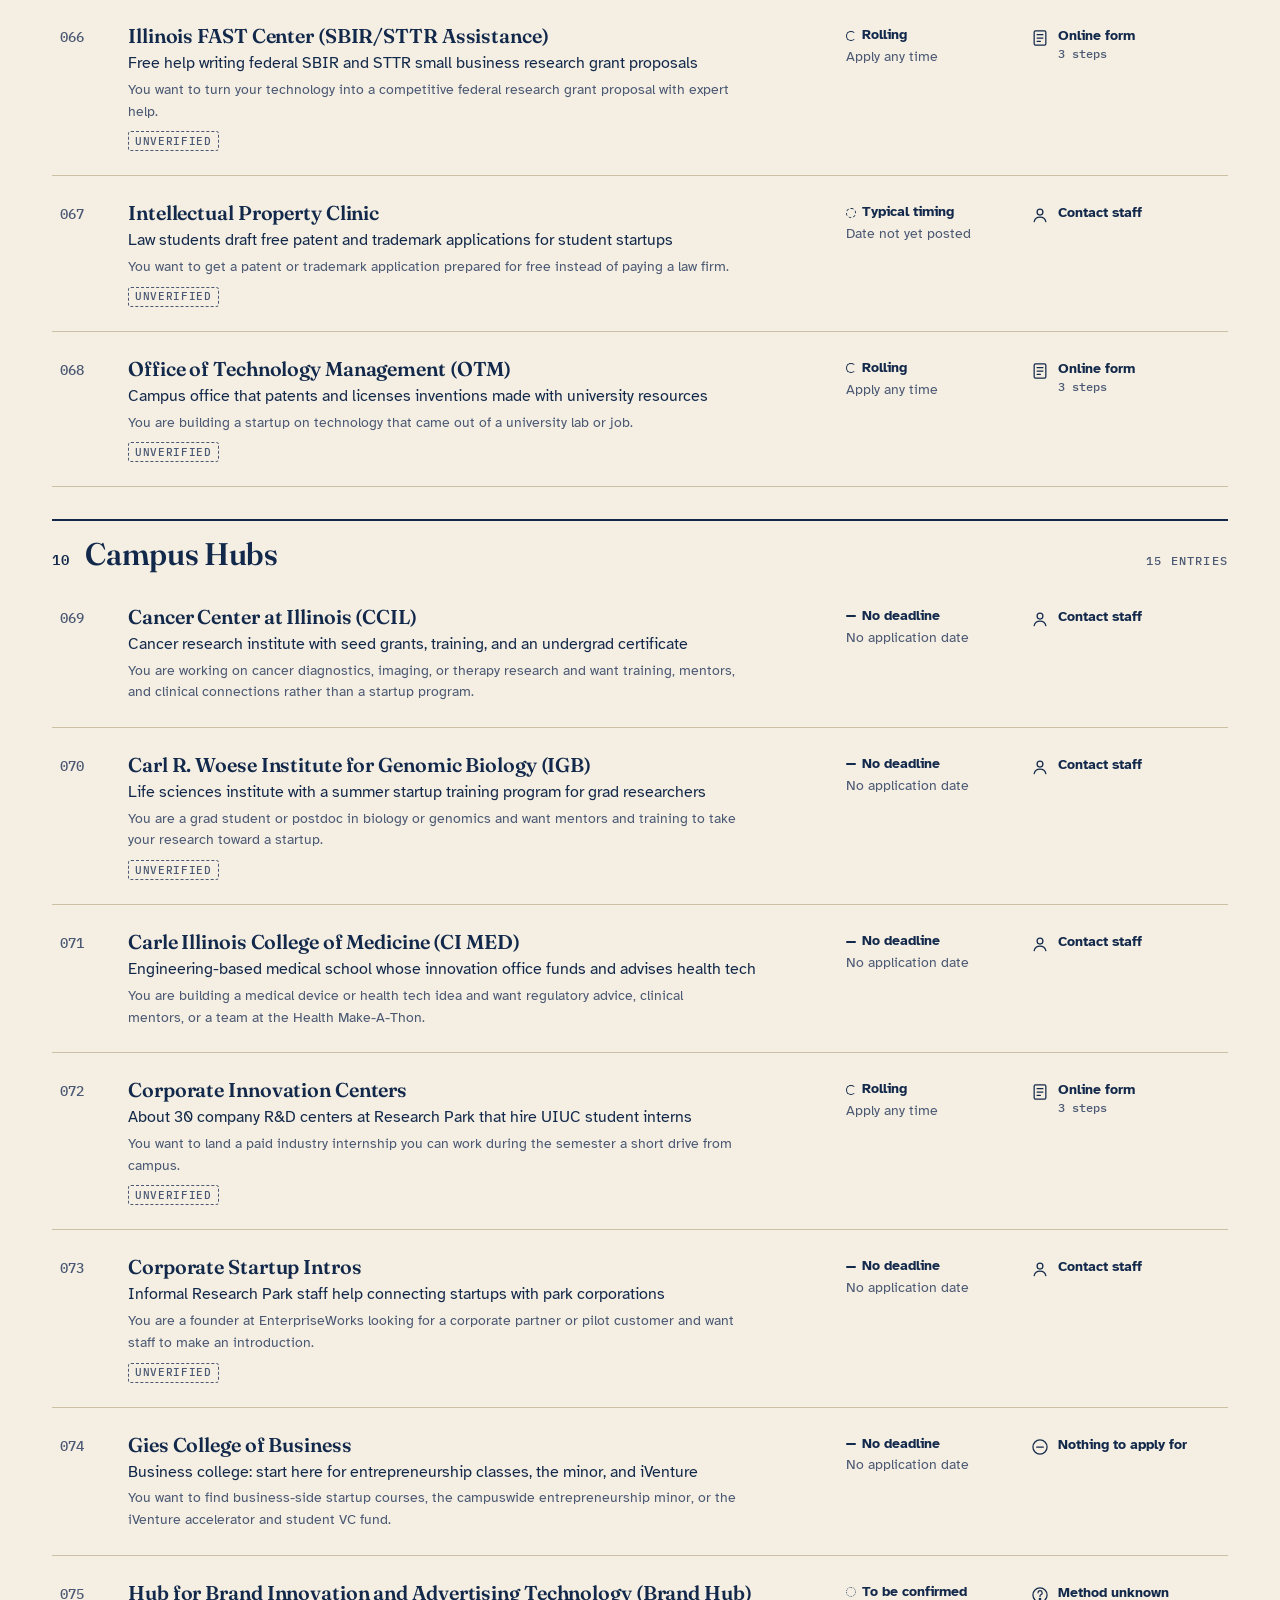
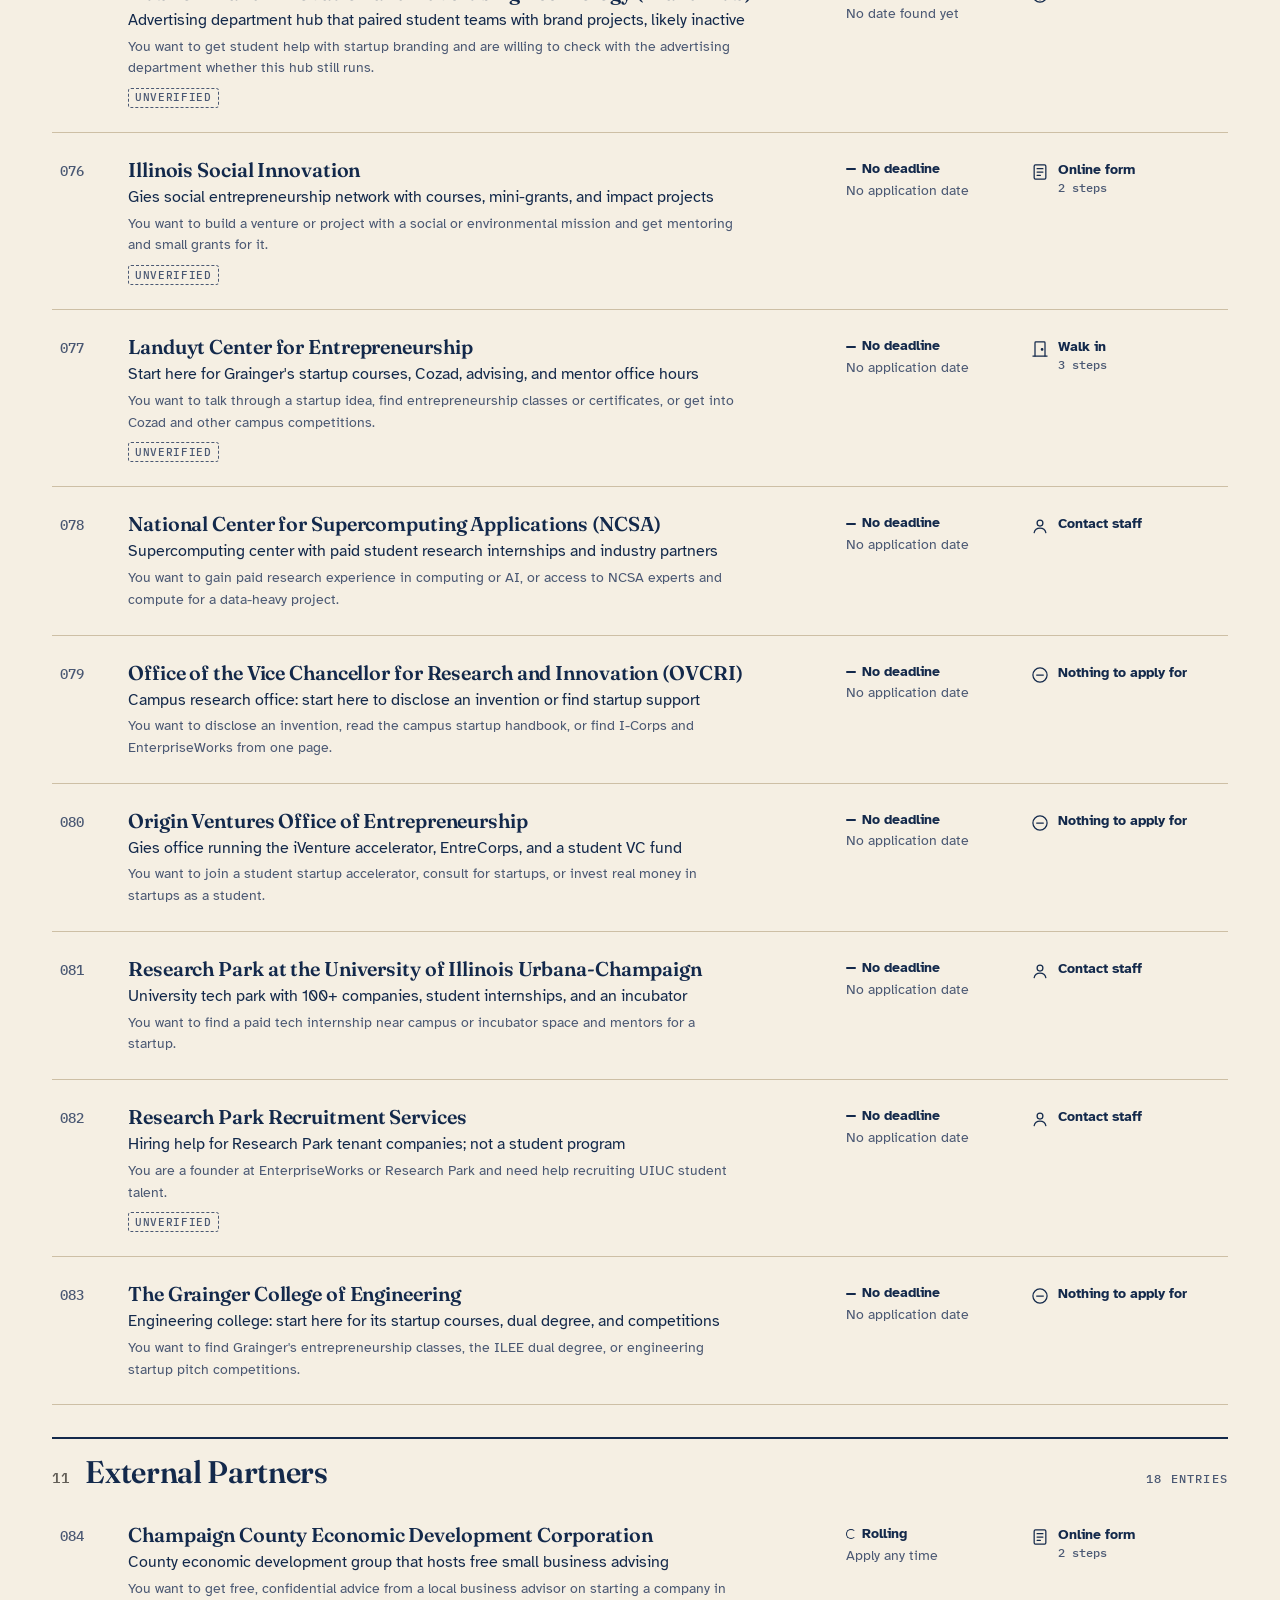
==== commit 06a1b89c: "Rebuild the site as the Founders Field Guide (first pass) - Site source split into scripts/site/{ind" ====
--- a/docs/index.html
+++ b/docs/index.html
@@ -3,693 +3,1554 @@
 <head>
 <meta charset="utf-8">
 <meta name="viewport" content="width=device-width, initial-scale=1, viewport-fit=cover">
-<title>Founders Resource Map</title>
-<meta name="description" content="A student-run directory of entrepreneurship resources for University of Illinois Urbana-Champaign students, with descriptions, links, and deadlines.">
+<title>Founders Field Guide: entrepreneurship resources at Illinois</title>
+<meta name="description" content="A student-run guide to entrepreneurship resources at the University of Illinois Urbana-Champaign: what each one is, who it is for, how to apply, and when it closes.">
+<meta name="theme-color" content="#13294B">
 <link rel="preconnect" href="https://fonts.googleapis.com">
 <link rel="preconnect" href="https://fonts.gstatic.com" crossorigin>
-<link href="https://fonts.googleapis.com/css2?family=Bricolage+Grotesque:opsz,wght@12..96,600;12..96,800&family=Inter:wght@400;500;600;700&display=swap" rel="stylesheet">
+<link rel="stylesheet" href="https://fonts.googleapis.com/css2?family=Atkinson+Hyperlegible:ital,wght@0,400;0,700;1,400&family=Fraunces:opsz,wght@9..144,400;9..144,600;9..144,700&family=IBM+Plex+Mono:wght@400;500;600&display=swap">
 <style>
+/* Founders Field Guide: styles. Inlined into docs/index.html by scripts/build.py.
+   Design notes live in notes/design_brief.md. */
+
 :root {
+  /* Color */
+  --navy: #13294B;
+  --navy-2: #1C3560;
   --orange: #FF5F05;
-  --orange-ink: #B53D00;      /* orange that passes AA as text on white */
-  --orange-soft: #FFF1E8;
-  --navy: #13294B;
-  --navy-2: #1E3A66;
-  --ink: #14213D;
-  --muted: #4A5568;
-  --line: #DCE1EA;
-  --bg: #F6F7FA;
-  --card: #FFFFFF;
-  --green: #11683A;
-  --green-soft: #E3F4EA;
-  --red: #A1262B;
-  --red-soft: #FBE7E8;
-  --amber: #7A4B00;
-  --amber-soft: #FFF4D6;
-  --gray-soft: #EDF0F5;
-  --radius: 14px;
-  --display: "Bricolage Grotesque", "Avenir Next", "Segoe UI", system-ui, sans-serif;
-  --body: "Inter", system-ui, -apple-system, "Segoe UI", Roboto, sans-serif;
-  color-scheme: light;
+  --orange-ink: #B53D00;        /* orange for text on paper (5.0:1) */
+  --paper: #F5EFE3;
+  --paper-2: #EBE3D2;
+  --paper-3: #E2D8C3;
+  --ink: #13294B;
+  --ink-2: #4A5873;             /* secondary text (6.2:1 on paper) */
+  --rule: #CDBFA5;
+  --rule-strong: #13294B;
+  --on-navy: #F5EFE3;
+  --on-navy-2: #B9C3D6;
+
+  /* Category inks: muted, all at least 5.5:1 against paper */
+  --c-CP: #A8382A; --c-AC: #83560A; --c-FN: #2D6A3E; --c-CR: #2C5A88;
+  --c-FL: #7A4A2B; --c-MK: #0E6A6A; --c-SO: #953A57; --c-EV: #56661D;
+  --c-AD: #3B5869; --c-HB: #13294B; --c-EX: #625E57;
+
+  /* Type */
+  --display: "Fraunces", "Iowan Old Style", "Palatino Linotype", Palatino, Georgia, serif;
+  --text: "Atkinson Hyperlegible", "Segoe UI", "Helvetica Neue", Helvetica, system-ui, sans-serif;
+  --mono: "IBM Plex Mono", ui-monospace, "SF Mono", Menlo, Consolas, monospace;
+  --t-12: .75rem; --t-14: .875rem; --t-16: 1rem; --t-18: 1.125rem; --t-20: 1.25rem;
+  --t-25: 1.5625rem; --t-31: 1.953rem; --t-39: 2.441rem; --t-49: 3.052rem; --t-61: 3.815rem;
+
+  /* Space: 4 / 8 / 16 / 24 / 32 / 48 / 72 */
+  --s1: 4px; --s2: 8px; --s3: 16px; --s4: 24px; --s5: 32px; --s6: 48px; --s7: 72px;
+
+  /* Component family */
+  --radius: 4px;
+  --stroke: 1px;
+  --focus: 0 0 0 3px var(--paper), 0 0 0 5px var(--navy);
+  --ease: cubic-bezier(.2, .7, .2, 1);
+  --fast: 160ms;
+  --mid: 220ms;
 }
-* { box-sizing: border-box; }
-html { -webkit-text-size-adjust: 100%; }
+
+[data-c="CP"] { --cat: var(--c-CP); } [data-c="AC"] { --cat: var(--c-AC); }
+[data-c="FN"] { --cat: var(--c-FN); } [data-c="CR"] { --cat: var(--c-CR); }
+[data-c="FL"] { --cat: var(--c-FL); } [data-c="MK"] { --cat: var(--c-MK); }
+[data-c="SO"] { --cat: var(--c-SO); } [data-c="EV"] { --cat: var(--c-EV); }
+[data-c="AD"] { --cat: var(--c-AD); } [data-c="HB"] { --cat: var(--c-HB); }
+[data-c="EX"] { --cat: var(--c-EX); }
+
+*, *::before, *::after { box-sizing: border-box; }
+html { -webkit-text-size-adjust: 100%; scroll-padding-top: 88px; }
 body {
-  margin: 0; background: var(--bg); color: var(--ink);
-  font: 16px/1.5 var(--body);
+  margin: 0;
+  background: var(--paper);
+  color: var(--ink);
+  font: 400 var(--t-16)/1.55 var(--text);
+  font-feature-settings: "kern";
+  text-rendering: optimizeLegibility;
 }
-a { color: var(--orange-ink); }
-a:hover { color: var(--navy); }
-:focus-visible { outline: 3px solid var(--orange); outline-offset: 2px; border-radius: 6px; }
-.wrap { max-width: 1280px; margin: 0 auto; padding-inline: clamp(16px, 4vw, 40px); }
-.sr-only { position: absolute; width: 1px; height: 1px; overflow: hidden; clip: rect(0 0 0 0); white-space: nowrap; }
-.skip { position: absolute; left: 12px; top: -48px; background: var(--orange); color: var(--navy); padding: 8px 14px; border-radius: 8px; font-weight: 700; z-index: 10; }
-.skip:focus { top: 12px; }
-
-/* ---------- Masthead ---------- */
-.masthead {
-  position: relative; overflow: hidden; color: #fff;
-  background: var(--navy);
-  padding-block: calc(env(safe-area-inset-top, 0px) + 36px) 40px;
+img, svg { max-width: 100%; }
+a { color: inherit; text-decoration-thickness: 1px; text-underline-offset: .18em; }
+a:hover { text-decoration-thickness: 2px; }
+button, input, select { font: inherit; color: inherit; }
+:focus { outline: none; }
+:focus-visible { box-shadow: var(--focus); border-radius: var(--radius); }
+[hidden] { display: none !important; }
+.vh { position: absolute; width: 1px; height: 1px; overflow: hidden; clip: rect(0 0 0 0); white-space: nowrap; }
+.skip { position: absolute; left: var(--s3); top: -60px; background: var(--orange); color: var(--navy); padding: var(--s2) var(--s3); font-weight: 700; z-index: 50; border-radius: var(--radius); }
+.skip:focus { top: var(--s3); }
+.wrap { max-width: 1240px; margin: 0 auto; padding-inline: max(var(--s3), env(safe-area-inset-left)) max(var(--s3), env(safe-area-inset-right)); }
+@media (min-width: 720px) { .wrap { padding-inline: var(--s5); } }
+.ico { width: 20px; height: 20px; flex: none; fill: none; stroke: currentColor; stroke-width: 1.5; stroke-linecap: round; stroke-linejoin: round; vertical-align: -4px; }
+.num, time, .count { font-variant-numeric: tabular-nums; }
+
+/* ---------- Masthead: the navy block ---------- */
+.mast { background: var(--navy); color: var(--on-navy); padding-block: max(var(--s4), env(safe-area-inset-top)) 0; position: relative; }
+.mast a { color: var(--on-navy); }
+.mast-bar { display: flex; justify-content: space-between; gap: var(--s3); flex-wrap: wrap; font: 500 var(--t-12)/1.4 var(--mono); letter-spacing: .12em; text-transform: uppercase; color: var(--on-navy-2); padding-bottom: var(--s3); border-bottom: 1px solid rgba(245, 239, 227, .22); }
+.mast-bar .sep { color: var(--orange); padding-inline: .3em; }
+.mast-title { font: 600 clamp(2.1rem, 1.2rem + 3.6vw, 4.2rem)/1.02 var(--display); font-variation-settings: "opsz" 144; letter-spacing: -.02em; margin: var(--s5) 0 var(--s3); max-width: 17ch; text-wrap: balance; }
+.mast-lede { font-size: var(--t-18); line-height: 1.5; max-width: 60ch; margin: 0 0 var(--s5); color: var(--on-navy); opacity: .92; }
+.mast-stats { display: grid; grid-template-columns: repeat(4, minmax(0, 1fr)); margin: 0; border-top: 1px solid rgba(245, 239, 227, .22); }
+.mast-stats div { padding: var(--s3) var(--s3) var(--s3) 0; }
+.mast-stats div + div { padding-left: var(--s3); border-left: 1px solid rgba(245, 239, 227, .22); }
+.mast-stats dt { font: 500 var(--t-12)/1.3 var(--mono); letter-spacing: .08em; text-transform: uppercase; color: var(--on-navy-2); }
+.mast-stats dd { margin: var(--s1) 0 0; font: 600 var(--t-39)/1 var(--display); font-variant-numeric: lining-nums tabular-nums; }
+@media (max-width: 719px) {
+  .mast-stats { grid-template-columns: repeat(2, minmax(0, 1fr)); }
+  .mast-stats div:nth-child(3) { padding-left: 0; border-left: 0; }
+  .mast-stats div:nth-child(n+3) { border-top: 1px solid rgba(245, 239, 227, .22); }
+  .mast-stats dd { font-size: var(--t-31); }
 }
-.masthead svg.route { position: absolute; inset: 0; width: 100%; height: 100%; opacity: .55; pointer-events: none; }
-.masthead .wrap { position: relative; }
-.eyebrow {
-  display: inline-flex; align-items: center; gap: 10px;
-  font-weight: 700; letter-spacing: .08em; text-transform: uppercase; font-size: 13px; color: var(--orange);
+
+/* Season strip: the academic year at a glance. The signature element. */
+.season { margin-top: var(--s4); padding: var(--s4) 0 var(--s3); border-top: 1px solid rgba(245, 239, 227, .22); }
+.strip { position: relative; }
+.ss-track { position: relative; height: 88px; }
+.ss-track::before { content: ""; position: absolute; left: 0; right: 0; top: 30px; height: 2px; background: rgba(245, 239, 227, .35); }
+.ss-m { position: absolute; top: 0; bottom: 0; border-left: 1px solid rgba(245, 239, 227, .18); }
+.ss-ml { position: absolute; left: 6px; bottom: 0; font: 500 var(--t-12)/1 var(--mono); letter-spacing: .08em; text-transform: uppercase; color: var(--on-navy-2); }
+.ss-m.is-now .ss-ml { color: var(--on-navy); }
+.ss-dot { position: absolute; top: calc(22px - var(--lane, 0) * 0px + var(--lane, 0) * 18px); width: 18px; height: 18px; margin-left: -9px; border-radius: 50%; background: var(--cat); box-shadow: 0 0 0 2px var(--navy), 0 0 0 4px var(--on-navy); transition: transform var(--fast) var(--ease); }
+.ss-dot.is-typical { background: var(--navy); box-shadow: 0 0 0 2px var(--on-navy); outline: 2px dashed var(--on-navy); outline-offset: 2px; }
+.ss-dot.is-past { opacity: .45; }
+.ss-dot:hover, .ss-dot:focus-visible { transform: scale(1.18); z-index: 3; }
+.ss-dot:focus-visible { box-shadow: 0 0 0 2px var(--navy), 0 0 0 5px var(--orange); }
+.ss-tip { position: absolute; bottom: calc(100% + 10px); left: 50%; transform: translateX(-50%); background: var(--paper); color: var(--navy); font: 500 var(--t-12)/1.3 var(--mono); padding: var(--s1) var(--s2); border-radius: var(--radius); white-space: nowrap; pointer-events: none; opacity: 0; transition: opacity var(--fast) var(--ease); }
+.ss-dot:hover .ss-tip, .ss-dot:focus-visible .ss-tip { opacity: 1; }
+.ss-today { position: absolute; top: -8px; bottom: 18px; width: 3px; margin-left: -1.5px; background: var(--orange); border-radius: 2px; }
+.ss-tl { position: absolute; top: -18px; left: 7px; font: 600 var(--t-12)/1 var(--mono); letter-spacing: .08em; text-transform: uppercase; color: var(--orange); white-space: nowrap; }
+.strip-cap { margin: var(--s3) 0 0; font-size: var(--t-14); color: var(--on-navy-2); }
+.strip-cap a { color: var(--on-navy); font-weight: 700; }
+@media (max-width: 719px) {
+  .ss-ml { font-size: 10px; left: 3px; letter-spacing: 0; }
+  .ss-dot { width: 14px; height: 14px; margin-left: -7px; }
+  .ss-tip { display: none; }
 }
-.eyebrow::before { content: ""; width: 28px; height: 4px; background: var(--orange); border-radius: 2px; }
-h1 {
-  font-family: var(--display); font-weight: 800; letter-spacing: -.02em;
-  font-size: clamp(36px, 6vw, 68px); line-height: 1; margin: 14px 0 12px;
+
+/* ---------- Sticky bar: view switch and search ---------- */
+.bar { position: sticky; top: 0; z-index: 20; background: var(--paper); border-bottom: 1px solid var(--rule); padding-top: env(safe-area-inset-top, 0px); }
+.bar-in { display: flex; align-items: center; gap: var(--s4); min-height: 72px; flex-wrap: wrap; padding-block: var(--s3); }
+.views { display: inline-flex; border: var(--stroke) solid var(--navy); border-radius: var(--radius); overflow: hidden; flex: none; }
+.views a { display: inline-flex; align-items: center; min-height: 44px; padding: 0 var(--s3); text-decoration: none; font-weight: 700; color: var(--navy); transition: background var(--fast) var(--ease); }
+.views a + a { border-left: var(--stroke) solid var(--navy); }
+.views a:hover { background: var(--paper-2); }
+.views a[aria-current="page"] { background: var(--navy); color: var(--paper); }
+.views a:focus-visible { box-shadow: inset 0 0 0 3px var(--orange); border-radius: 0; }
+.search { position: relative; flex: 1 1 320px; display: flex; align-items: center; }
+.search .ico { position: absolute; left: 14px; color: var(--ink-2); pointer-events: none; }
+.search input { width: 100%; min-height: 44px; padding: 0 44px 0 44px; background: #FBF8F2; border: var(--stroke) solid var(--ink-2); border-radius: var(--radius); font-size: var(--t-16); transition: border-color var(--fast) var(--ease); }
+.search input::placeholder { color: #6B7489; }
+.search input:hover { border-color: var(--navy); }
+.search input:focus-visible { border-color: var(--navy); }
+.kbd { position: absolute; right: 12px; font: 500 var(--t-12)/1 var(--mono); border: 1px solid var(--rule); border-radius: 3px; padding: 3px 6px; color: var(--ink-2); }
+.count { margin: 0; font: 500 var(--t-14)/1.3 var(--mono); color: var(--ink-2); flex: none; }
+@media (max-width: 719px) {
+  .bar { position: static; }
+  .bar-in { gap: var(--s3); }
+  .views { width: 100%; }
+  .views a { flex: 1; justify-content: center; }
+  .kbd { display: none; }
+  .count { width: 100%; }
 }
-h1 em { font-style: normal; color: var(--orange); }
-.lede { max-width: 640px; font-size: clamp(16px, 1.6vw, 19px); color: #D7DEEA; margin: 0 0 26px; }
-.banner {
-  display: flex; flex-wrap: wrap; align-items: stretch; gap: 0;
-  background: #1A335A; border: 1px solid rgba(255,255,255,.16); border-radius: var(--radius);
-  max-width: 760px; position: relative;
+body[data-view="resource"] .bar .search, body[data-view="resource"] .count { display: none; }
+body[data-view="resource"] .controls { display: none; }
+
+/* ---------- Controls: hint, tabs, filters, chips ---------- */
+.controls { padding-top: var(--s4); }
+.hint { margin: 0 0 var(--s4); font-size: var(--t-16); color: var(--ink-2); max-width: 72ch; transition: opacity var(--mid) var(--ease); }
+.hint strong { color: var(--ink); }
+.hint.is-gone { display: none; }
+.tabs { display: flex; flex-wrap: wrap; gap: 0 var(--s4); border-bottom: 1px solid var(--rule); }
+.tab { display: inline-flex; align-items: center; gap: var(--s2); min-height: 48px; padding: 0; background: none; border: 0; border-bottom: 3px solid transparent; margin-bottom: -1px; cursor: pointer; color: var(--ink-2); font-weight: 700; font-size: var(--t-16); transition: color var(--fast) var(--ease), border-color var(--fast) var(--ease); }
+.tab:hover { color: var(--ink); border-bottom-color: var(--rule); }
+.tab[aria-selected="true"] { color: var(--ink); border-bottom-color: var(--orange); }
+.tab-n { font: 500 var(--t-12)/1 var(--mono); color: var(--ink-2); }
+.tab-code, .cat-code { display: inline-grid; place-items: center; min-width: 26px; height: 18px; padding: 0 4px; border-radius: 3px; background: var(--cat); color: #fff; font: 600 10px/1 var(--mono); letter-spacing: .06em; }
+@media (max-width: 899px) {
+  .tabs { flex-wrap: nowrap; overflow-x: auto; scrollbar-width: none; margin-inline: calc(var(--s3) * -1); padding-inline: var(--s3); scroll-padding-inline: var(--s3); }
+  .tabs::-webkit-scrollbar { display: none; }
+  .tab { flex: none; }
 }
-.banner > div { padding: 14px 20px; flex: 1 1 200px; }
-.banner > div + div { border-left: 1px solid rgba(255,255,255,.16); }
-.banner .num { font-family: var(--display); font-weight: 800; font-size: clamp(28px, 3.4vw, 40px); line-height: 1.05; }
-.banner .ours .num { color: var(--orange); }
-.banner .lbl { font-size: 14px; color: #C9D2E1; }
-.banner-line { margin: 12px 0 0; font-size: 14px; color: #C9D2E1; }
-
-/* ---------- Builder panel ---------- */
-.builder {
-  margin-top: -22px; position: relative; z-index: 2;
-  background: var(--card); border: 1px solid var(--line); border-radius: var(--radius);
-  box-shadow: 0 10px 30px rgba(19,41,75,.10); padding: 18px 20px;
-  display: grid; grid-template-columns: minmax(0, 1fr); gap: 10px;
+.filters { display: flex; flex-wrap: wrap; gap: var(--s3); align-items: flex-end; padding: var(--s4) 0 var(--s3); }
+.f { display: flex; flex-direction: column; gap: 6px; min-width: 0; }
+.f-l { font: 500 var(--t-12)/1 var(--mono); letter-spacing: .1em; text-transform: uppercase; color: var(--ink-2); }
+.f select, .dd-btn { min-height: 44px; min-width: 180px; max-width: 100%; padding: 0 40px 0 var(--s3); background: #FBF8F2 url("data:image/svg+xml,%3Csvg xmlns='http://www.w3.org/2000/svg' viewBox='0 0 24 24' fill='none' stroke='%2313294B' stroke-width='1.5' stroke-linecap='round'%3E%3Cpath d='m7 10 5 5 5-5'/%3E%3C/svg%3E") no-repeat right 12px center / 18px; border: var(--stroke) solid var(--ink-2); border-radius: var(--radius); appearance: none; -webkit-appearance: none; cursor: pointer; text-align: left; transition: border-color var(--fast) var(--ease); }
+.f select:hover, .dd-btn:hover { border-color: var(--navy); }
+.dd { position: relative; }
+.dd-btn { display: inline-flex; align-items: center; justify-content: space-between; gap: var(--s2); background-image: none; padding-right: 12px; min-width: 210px; }
+.dd-btn.is-set, .f select.is-set { border-color: var(--navy); box-shadow: inset 0 0 0 1px var(--navy); }
+.dd-btn[aria-expanded="true"] .ico { transform: rotate(180deg); }
+.dd-btn .ico { transition: transform var(--fast) var(--ease); }
+.dd-panel { position: absolute; z-index: 30; top: calc(100% + 6px); left: 0; width: 320px; max-width: calc(100vw - 32px); background: #FBF8F2; border: var(--stroke) solid var(--navy); border-radius: var(--radius); box-shadow: 0 10px 24px rgba(19, 41, 75, .14); padding: var(--s2); animation: drop var(--fast) var(--ease); }
+.dd-panel fieldset { border: 0; margin: 0; padding: 0; }
+.opt { display: flex; align-items: center; gap: var(--s2); min-height: 40px; padding: 0 var(--s2); border-radius: 3px; cursor: pointer; }
+.opt:hover { background: var(--paper-2); }
+.opt input { accent-color: var(--navy); width: 16px; height: 16px; margin: 0; }
+.opt-l { flex: 1; }
+.opt-n { font: 500 var(--t-14)/1 var(--mono); color: var(--ink-2); min-width: 2ch; text-align: right; }
+.opt.is-zero .opt-l, .opt.is-zero .opt-n { color: #7A8295; }
+.opt:has(input:checked) { background: var(--paper-2); font-weight: 700; }
+.range { border-top: 1px solid var(--rule); margin-top: var(--s2); padding: var(--s3) var(--s2) var(--s2); }
+.range-h { margin: 0 0 var(--s2); font: 500 var(--t-12)/1 var(--mono); letter-spacing: .1em; text-transform: uppercase; color: var(--ink-2); }
+.range-row { display: grid; grid-template-columns: 1fr 1fr; gap: var(--s2); margin-bottom: var(--s3); }
+.range label { display: flex; flex-direction: column; gap: 4px; font-size: var(--t-14); }
+.range input { min-height: 40px; padding: 0 var(--s2); border: 1px solid var(--ink-2); border-radius: var(--radius); background: var(--paper); min-width: 0; }
+@media (max-width: 719px) {
+  .filters { display: grid; grid-template-columns: 1fr 1fr; gap: var(--s3); }
+  .f select, .dd-btn { min-width: 0; width: 100%; }
+  .dd { grid-column: 1 / -1; }
+  #sortWrap { grid-column: 1 / -1; }
+  .dd-panel { width: 100%; max-width: none; }
 }
-.builder-head { display: flex; flex-wrap: wrap; align-items: center; gap: 10px; }
-.builder h2 { font-family: var(--display); font-size: 22px; margin: 0; color: var(--navy); }
-.pill-preview { font-size: 12px; font-weight: 700; letter-spacing: .04em; text-transform: uppercase; color: var(--amber); background: var(--amber-soft); border: 1px solid #F0D58C; border-radius: 999px; padding: 3px 10px; }
-.builder form { display: flex; flex-wrap: wrap; gap: 10px; }
-.builder input[type=text] { flex: 3 1 280px; }
-.builder select { flex: 1 1 160px; }
-.builder .note { margin: 0; font-size: 14px; color: var(--muted); }
-.builder .status-line { font-size: 14px; color: var(--navy); font-weight: 600; margin: 0; }
-
-input[type=text], input[type=search], select {
-  font: inherit; color: var(--ink); background: #fff;
-  border: 1.5px solid #B8C2D3; border-radius: 10px; padding: 10px 12px; min-height: 46px; min-width: 0;
+.chips-row { display: flex; align-items: center; flex-wrap: wrap; gap: var(--s2); min-height: 8px; padding-bottom: var(--s3); }
+.chips { display: contents; }
+.chip { display: inline-flex; align-items: center; gap: 6px; min-height: 36px; padding: 0 10px 0 12px; background: var(--navy); color: var(--paper); border: 0; border-radius: var(--radius); font-size: var(--t-14); font-weight: 700; cursor: pointer; transition: background var(--fast) var(--ease); animation: pop var(--fast) var(--ease); }
+.chip .ico { width: 16px; height: 16px; vertical-align: 0; }
+.chip:hover { background: var(--navy-2); }
+.link-btn { background: none; border: 0; padding: 0 var(--s2); min-height: 36px; color: var(--orange-ink); font-weight: 700; text-decoration: underline; text-underline-offset: .2em; cursor: pointer; }
+@media (pointer: coarse) { .chip, .link-btn { min-height: 44px; } }
+
+/* ---------- Directory rows ---------- */
+#list { padding-bottom: var(--s7); }
+.group { margin-top: var(--s5); }
+.group:first-child { margin-top: var(--s3); }
+.group-h { display: flex; align-items: baseline; gap: var(--s3); margin: 0; padding: var(--s3) 0 var(--s2); border-top: 2px solid var(--navy); font-weight: 400; }
+.group-no { font: 600 var(--t-14)/1 var(--mono); color: var(--cat); letter-spacing: .04em; }
+.group-name { font: 600 var(--t-31)/1.1 var(--display); font-variation-settings: "opsz" 72; letter-spacing: -.01em; }
+.group-n { margin-left: auto; font: 500 var(--t-12)/1 var(--mono); letter-spacing: .1em; text-transform: uppercase; color: var(--ink-2); white-space: nowrap; }
+.rows { list-style: none; margin: 0; padding: 0; }
+.rows--flat { border-top: 2px solid var(--navy); margin-top: var(--s3); }
+.row { border-bottom: 1px solid var(--rule); }
+.row-link { display: grid; grid-template-columns: 52px minmax(0, 1fr) 160px 190px; gap: var(--s4); padding: var(--s4) var(--s2) var(--s4) 0; text-decoration: none; color: inherit; transition: background var(--fast) var(--ease); border-radius: 0; }
+.row-link:hover { background: var(--paper-2); }
+.row-link:hover .row-name { text-decoration: underline; text-decoration-thickness: 1px; text-underline-offset: .15em; }
+.row-link:focus-visible { box-shadow: inset 0 0 0 2px var(--navy); }
+.row-no { font: 500 var(--t-14)/1 var(--mono); color: var(--ink-2); padding-top: 7px; padding-left: var(--s2); }
+.row-main { display: flex; flex-direction: column; gap: 3px; min-width: 0; }
+.row-name { font: 600 var(--t-20)/1.25 var(--display); font-variation-settings: "opsz" 36; letter-spacing: -.005em; color: var(--ink); }
+.row-tagline { font-size: var(--t-16); color: var(--ink); }
+.row-fit { font-size: var(--t-14); color: var(--ink-2); max-width: 68ch; }
+.row-flags { display: flex; flex-wrap: wrap; gap: 6px var(--s2); margin-top: 6px; }
+.row-flags:empty { display: none; }
+.row.is-inactive .row-name, .row.is-inactive .row-tagline { color: var(--ink-2); }
+.cat { display: inline-flex; align-items: center; gap: 6px; font: 500 var(--t-12)/1 var(--mono); color: var(--cat); letter-spacing: .02em; }
+.flag { display: inline-flex; align-items: center; min-height: 20px; padding: 0 6px; font: 500 11px/1 var(--mono); letter-spacing: .06em; text-transform: uppercase; border-radius: 3px; border: 1px solid currentColor; color: var(--ink-2); }
+.flag--unverified { border-style: dashed; }
+.flag--added { color: var(--orange-ink); }
+.flag--inactive { background: var(--ink-2); color: var(--paper); border-color: var(--ink-2); }
+.row-dl, .row-how { padding-top: 4px; }
+
+/* Deadline cell */
+.dl { display: flex; flex-direction: column; gap: 2px; }
+.dl-kind { display: inline-flex; align-items: center; gap: 6px; font: 500 var(--t-12)/1.2 var(--mono); letter-spacing: .06em; text-transform: uppercase; color: var(--ink-2); }
+.dl-date { font: 600 var(--t-25)/1.1 var(--display); font-variant-numeric: lining-nums tabular-nums; color: var(--ink); }
+.dl-rel { font-size: var(--t-14); color: var(--ink-2); }
+.dl.is-soon .dl-date { color: var(--orange-ink); }
+.dl.is-soon .dl-rel { color: var(--orange-ink); font-weight: 700; }
+.dl--plain .dl-kind, .dl--typical .dl-kind { color: var(--ink); font-size: var(--t-14); letter-spacing: 0; text-transform: none; font-family: var(--text); font-weight: 700; }
+.dl--typical.dl .dl-date { color: var(--ink-2); }
+
+/* Deadline type marks: solid, ring, loop, bar, query */
+.tm { display: inline-block; width: 10px; height: 10px; flex: none; border-radius: 50%; position: relative; }
+.tm--solid { background: var(--ink); }
+.tm--ring { border: 1.5px dashed var(--ink); }
+.tm--loop { border: 1.5px solid var(--ink); border-right-color: transparent; }
+.tm--bar { border-radius: 1px; height: 2px; width: 10px; background: var(--ink); }
+.tm--query { border: 1.5px dotted var(--ink-2); }
+.dl.is-soon .tm--solid { background: var(--orange); box-shadow: 0 0 0 2px rgba(255, 95, 5, .25); }
+
+/* How-to-apply cell */
+.how { display: inline-flex; align-items: flex-start; gap: var(--s2); font-size: var(--t-14); line-height: 1.35; }
+.how .ico { margin-top: 1px; color: var(--ink); }
+.how-m { display: block; font-weight: 700; color: var(--ink); }
+.how-n { display: block; color: var(--ink-2); font: 500 var(--t-12)/1.4 var(--mono); }
+
+@media (max-width: 899px) {
+  .row-link { grid-template-columns: 40px minmax(0, 1fr); gap: var(--s2) var(--s3); padding: var(--s3) var(--s2) var(--s3) 0; }
+  .row-no { padding-left: 4px; font-size: var(--t-12); }
+  .row-dl, .row-how { grid-column: 2; padding-top: 0; }
+  .row-dl .dl { flex-direction: row; align-items: baseline; flex-wrap: wrap; gap: 4px var(--s2); }
+  .dl-date { font-size: var(--t-18); }
+  .row-name { font-size: var(--t-18); }
+  .group-name { font-size: var(--t-25); }
 }
-input::placeholder { color: #6B7586; }
-select { appearance: none; padding-right: 34px;
-  background-image: url("data:image/svg+xml,%3Csvg xmlns='http://www.w3.org/2000/svg' width='12' height='8'%3E%3Cpath d='M1 1l5 5 5-5' fill='none' stroke='%2313294B' stroke-width='2'/%3E%3C/svg%3E");
-  background-repeat: no-repeat; background-position: right 12px center; }
-.btn {
-  font: inherit; font-weight: 700; cursor: pointer; min-height: 46px; padding: 10px 18px; border-radius: 10px;
-  border: 2px solid var(--navy); background: var(--navy); color: #fff;
+
+/* Empty states */
+.empty { padding: var(--s6) 0; max-width: 56ch; }
+.empty-h { font: 600 var(--t-25)/1.2 var(--display); margin: 0 0 var(--s2); }
+.empty p { margin: 0 0 var(--s3); color: var(--ink-2); }
+.empty--cal { padding: var(--s4) 0; }
+
+/* ---------- Buttons ---------- */
+.btn { display: inline-flex; align-items: center; justify-content: center; gap: var(--s2); min-height: 48px; padding: 0 var(--s4); border-radius: var(--radius); border: var(--stroke) solid var(--navy); font-weight: 700; text-decoration: none; cursor: pointer; transition: background var(--fast) var(--ease), transform var(--fast) var(--ease); }
+.btn--primary { background: var(--orange); color: var(--navy); border-color: var(--orange); font-size: var(--t-18); }
+.btn--primary:hover { background: #FF7429; text-decoration: none; }
+.btn--primary:active { transform: translateY(1px); }
+.btn--quiet { background: transparent; color: var(--navy); }
+.btn--quiet:hover { background: var(--paper-2); }
+.btn--sm { min-height: 44px; padding: 0 var(--s3); font-size: var(--t-14); }
+.btn[disabled] { opacity: .45; cursor: not-allowed; }
+.icon-btn { display: inline-grid; place-items: center; width: 44px; height: 44px; border: var(--stroke) solid var(--navy); border-radius: var(--radius); color: var(--navy); }
+.icon-btn:hover { background: var(--paper-2); }
+
+/* ---------- Calendar ---------- */
+#cal { padding-bottom: var(--s7); }
+.cal-top { display: flex; justify-content: space-between; align-items: center; gap: var(--s3); flex-wrap: wrap; padding: var(--s3) 0; border-top: 2px solid var(--navy); margin-top: var(--s3); }
+.cal-nav { display: flex; align-items: center; gap: var(--s2); flex-wrap: wrap; }
+.cal-month { font: 600 var(--t-31)/1 var(--display); margin: 0 var(--s2); min-width: 8.5ch; letter-spacing: -.01em; }
+.cal-year { color: var(--ink-2); font-weight: 400; }
+.cal-body { display: grid; grid-template-columns: minmax(0, 1fr) 360px; gap: var(--s5); align-items: start; }
+.cal-grid { display: grid; grid-template-columns: repeat(7, minmax(0, 1fr)); gap: 1px; background: var(--rule); border: 1px solid var(--rule); }
+.wd { background: var(--paper); padding: var(--s2); font: 500 var(--t-12)/1 var(--mono); letter-spacing: .1em; text-transform: uppercase; color: var(--ink-2); }
+.day { background: var(--paper); min-height: 112px; padding: 6px; display: flex; flex-direction: column; gap: 4px; min-width: 0; }
+.day.is-out { background: #EFE8DA; }
+.day.is-out .day-n { color: #8A90A0; }
+.day.is-past:not(.is-out) .day-n { color: var(--ink-2); }
+.day.has-items { cursor: pointer; }
+.day.has-items:hover { background: #FBF8F2; }
+.day-n { align-self: flex-start; display: inline-grid; place-items: center; min-width: 26px; height: 26px; padding: 0 4px; font: 500 var(--t-14)/1 var(--mono); color: var(--ink); background: none; border: 0; border-radius: 13px; }
+button.day-n { cursor: pointer; font-weight: 600; text-decoration: underline; text-underline-offset: 3px; text-decoration-thickness: 1px; }
+.day.is-today .day-n { background: var(--orange); color: var(--navy); font-weight: 600; text-decoration: none; }
+.mk { display: flex; align-items: center; gap: 4px; min-width: 0; padding: 3px 5px; border-radius: 3px; font-size: var(--t-12); line-height: 1.2; text-decoration: none; transition: transform var(--fast) var(--ease); }
+.mk--confirmed { background: var(--cat); color: #fff; }
+.mk--typical { background: var(--paper); color: var(--cat); border: 1.5px dashed var(--cat); padding: 2px 4px; }
+.mk:hover { transform: translateY(-1px); text-decoration: underline; }
+.mk-code { font: 600 10px/1 var(--mono); letter-spacing: .04em; flex: none; }
+.mk-name { overflow: hidden; text-overflow: ellipsis; white-space: nowrap; font-weight: 700; }
+.day.is-past .mk { opacity: .6; }
+.cal-foot { margin: var(--s2) 0 0; font-size: var(--t-14); color: var(--ink-2); }
+.legend { display: flex; flex-direction: column; gap: var(--s2); margin-top: var(--s3); padding-top: var(--s3); border-top: 1px solid var(--rule); font-size: var(--t-14); }
+.legend-types, .legend-cats { display: flex; flex-wrap: wrap; gap: var(--s2) var(--s4); }
+.legend span { display: inline-flex; align-items: center; gap: 6px; }
+.agenda-h { font: 500 var(--t-12)/1 var(--mono); letter-spacing: .12em; text-transform: uppercase; color: var(--ink-2); margin: 0 0 var(--s3); padding-bottom: var(--s2); border-bottom: 1px solid var(--rule); }
+.ag-month + .ag-month { margin-top: var(--s4); }
+.ag-h { font: 600 var(--t-20)/1.2 var(--display); margin: 0 0 var(--s2); }
+.ag-list { list-style: none; margin: 0; padding: 0; }
+.ag-item { display: grid; grid-template-columns: 52px minmax(0, 1fr) auto; gap: var(--s3); align-items: start; padding: var(--s3) 0; border-top: 1px solid var(--rule); border-radius: 0; }
+.ag-item.is-flash { animation: flash 1.1s var(--ease); }
+.ag-date { display: flex; flex-direction: column; align-items: flex-start; border-left: 3px solid var(--cat); padding-left: var(--s2); }
+.ag-item.is-typical .ag-date { border-left-style: dashed; }
+.ag-d { font: 600 var(--t-25)/1 var(--display); font-variant-numeric: lining-nums tabular-nums; }
+.ag-wd { font: 500 var(--t-12)/1.4 var(--mono); text-transform: uppercase; letter-spacing: .08em; color: var(--ink-2); }
+.ag-name { font-weight: 700; text-decoration: none; display: block; line-height: 1.3; }
+.ag-name:hover { text-decoration: underline; }
+.ag-meta { display: flex; flex-wrap: wrap; gap: 4px var(--s3); margin-top: 6px; font-size: var(--t-14); color: var(--ink-2); }
+.ag-kind, .ag-how { display: inline-flex; align-items: center; gap: 6px; }
+.ag-how .ico { width: 16px; height: 16px; vertical-align: 0; }
+.btn-ics { display: inline-flex; align-items: center; gap: 6px; min-height: 44px; padding: 0 10px; background: none; border: 1px solid var(--navy); border-radius: var(--radius); font-size: var(--t-14); font-weight: 700; cursor: pointer; }
+.btn-ics:hover { background: var(--paper-2); }
+.btn-ics .ico { width: 18px; height: 18px; vertical-align: 0; }
+.unscheduled { margin-top: var(--s6); padding-top: var(--s4); border-top: 2px solid var(--navy); }
+.un-title { font: 600 var(--t-31)/1.1 var(--display); margin: 0 0 var(--s2); }
+.un-lede { margin: 0 0 var(--s4); color: var(--ink-2); max-width: 62ch; }
+.unscheduled { display: grid; grid-template-columns: repeat(2, minmax(0, 1fr)); gap: 0 var(--s6); }
+.un-title, .un-lede { grid-column: 1 / -1; }
+.un-group { margin-bottom: var(--s5); }
+.un-h { font: 600 var(--t-20)/1.2 var(--display); margin: 0; display: flex; align-items: baseline; gap: var(--s2); }
+.un-n { font: 500 var(--t-14)/1 var(--mono); color: var(--ink-2); }
+.un-sub { margin: 4px 0 var(--s2); font-size: var(--t-14); color: var(--ink-2); }
+.un-list { list-style: none; margin: 0; padding: 0; }
+.un-list a { display: grid; grid-template-columns: 34px minmax(0, 1fr); gap: var(--s2); padding: 10px 0; border-top: 1px solid var(--rule); text-decoration: none; }
+.un-list a:hover .un-name { text-decoration: underline; }
+.un-list .cat-code { margin-top: 3px; }
+.un-body { display: flex; flex-direction: column; gap: 2px; min-width: 0; }
+.un-name { font-weight: 700; }
+.un-tag { font-size: var(--t-14); }
+.un-note { font-size: var(--t-14); color: var(--ink-2); font-style: italic; }
+@media (max-width: 899px) {
+  .cal-body { grid-template-columns: minmax(0, 1fr); }
+  .unscheduled { grid-template-columns: minmax(0, 1fr); }
 }
-.btn:hover { background: var(--navy-2); }
-.btn.accent { background: var(--orange); border-color: var(--orange); color: var(--navy); }
-.btn.accent:hover { background: #FF7A30; }
-.btn.ghost { background: transparent; color: var(--navy); }
-.btn.ghost:hover { background: var(--gray-soft); }
-.btn.small { min-height: 36px; padding: 6px 12px; font-size: 14px; }
-
-/* ---------- Tabs ---------- */
-.tabs-wrap { margin-top: 28px; border-bottom: 2px solid var(--line); }
-.tabs { display: flex; gap: 4px; overflow-x: auto; scrollbar-width: thin; padding-bottom: 0; }
-.tab {
-  flex: 0 0 auto; font: inherit; font-weight: 600; font-size: 15px; color: var(--muted);
-  background: none; border: 0; border-bottom: 4px solid transparent; margin-bottom: -2px;
-  padding: 12px 14px 10px; cursor: pointer; white-space: nowrap;
+@media (max-width: 719px) {
+  .cal-grid-wrap { display: none; }
+  .cal-month { font-size: var(--t-25); }
 }
-.tab:hover { color: var(--navy); }
-.tab[aria-selected=true] { color: var(--navy); border-bottom-color: var(--orange); }
-@media (min-width: 900px) { .tabs { flex-wrap: wrap; overflow: visible; } }
-.tab .count { display: inline-block; min-width: 26px; margin-left: 6px; padding: 1px 7px; border-radius: 999px; background: var(--gray-soft); color: var(--navy); font-size: 13px; text-align: center; }
-.tab[aria-selected=true] .count { background: var(--navy); color: #fff; }
-
-/* ---------- Controls ---------- */
-.controls { display: grid; grid-template-columns: minmax(220px, 2fr) repeat(5, minmax(130px, 1fr)); gap: 10px; margin-top: 18px; }
-.controls label { display: grid; gap: 4px; font-size: 13px; font-weight: 600; color: var(--muted); }
-.chips-row { display: flex; flex-wrap: wrap; align-items: center; gap: 8px; margin-top: 14px; min-height: 36px; }
-.chip {
-  display: inline-flex; align-items: center; gap: 8px; font: inherit; font-size: 14px; font-weight: 600;
-  background: var(--orange-soft); color: var(--navy); border: 1.5px solid #FFC7A6; border-radius: 999px; padding: 5px 8px 5px 12px; cursor: pointer;
+
+/* ---------- Resource page ---------- */
+#detail { padding: var(--s4) 0 var(--s7); }
+.crumbs ol { list-style: none; display: flex; flex-wrap: wrap; gap: 4px; margin: 0 0 var(--s5); padding: 0; font: 500 var(--t-14)/1.5 var(--mono); color: var(--ink-2); }
+.crumbs li + li::before { content: "/"; padding-right: 4px; color: var(--rule); }
+.crumbs a { color: var(--ink); text-decoration: underline; text-decoration-color: var(--rule); }
+.crumbs a:hover { text-decoration-color: currentColor; }
+.crumbs [aria-current] { color: var(--ink-2); }
+.d-head { padding-bottom: var(--s5); border-bottom: 2px solid var(--navy); border-radius: 0; }
+.d-head.is-arriving { animation: arrive 1.2s var(--ease); }
+.d-no { display: flex; align-items: center; gap: var(--s3); margin: 0 0 var(--s3); }
+.d-num { font: 600 var(--t-14)/1 var(--mono); letter-spacing: .08em; color: var(--cat); }
+.d-title { font: 600 clamp(2.2rem, 1.4rem + 3vw, 3.8rem)/1.04 var(--display); font-variation-settings: "opsz" 144; letter-spacing: -.02em; margin: 0; max-width: 22ch; text-wrap: balance; }
+.d-tagline { font: 400 var(--t-25)/1.3 var(--display); font-variation-settings: "opsz" 36; color: var(--ink-2); margin: var(--s3) 0 var(--s4); max-width: 46ch; }
+.d-badges { display: flex; flex-wrap: wrap; gap: var(--s2); margin: 0; }
+.badge { display: inline-flex; align-items: center; gap: 6px; min-height: 28px; padding: 0 10px; border-radius: var(--radius); border: 1px solid var(--navy); font: 600 var(--t-12)/1 var(--mono); letter-spacing: .08em; text-transform: uppercase; }
+.badge .ico { width: 14px; height: 14px; vertical-align: 0; }
+.badge--active { background: var(--navy); color: var(--paper); }
+.badge--unknown { border-style: dotted; color: var(--ink-2); border-color: var(--ink-2); }
+.badge--inactive { background: var(--ink-2); color: var(--paper); border-color: var(--ink-2); }
+.badge--unverified { border-style: dashed; color: var(--ink-2); border-color: var(--ink-2); }
+.badge--verified { color: var(--c-FN); border-color: var(--c-FN); }
+.badge--added { color: var(--orange-ink); border-color: var(--orange-ink); }
+.d-grid { display: grid; grid-template-columns: minmax(0, 1fr) 340px; gap: var(--s6); margin-top: var(--s5); align-items: start; }
+.d-aside { position: sticky; top: 96px; display: flex; flex-direction: column; gap: var(--s5); }
+.d-block + .d-block { margin-top: var(--s6); }
+.d-aside .d-block + .d-block { margin-top: 0; }
+.d-h { font: 500 var(--t-12)/1 var(--mono); letter-spacing: .14em; text-transform: uppercase; color: var(--ink-2); margin: 0 0 var(--s3); padding-bottom: var(--s2); border-bottom: 1px solid var(--rule); }
+.d-summary dl { margin: 0; }
+.d-summary .kv { display: grid; grid-template-columns: 150px minmax(0, 1fr); gap: var(--s4); padding: var(--s4) 0; border-bottom: 1px solid var(--rule); }
+.d-summary .kv:first-child { padding-top: 0; }
+.d-summary dt { font: 500 var(--t-12)/1.9 var(--mono); letter-spacing: .12em; text-transform: uppercase; color: var(--ink-2); }
+.d-summary dd { margin: 0; font: 400 var(--t-20)/1.45 var(--display); font-variation-settings: "opsz" 24; max-width: 58ch; }
+.d-summary .kv:last-child dt { color: var(--orange-ink); }
+.d-summary .kv:last-child dd { font-weight: 600; }
+.method { display: flex; align-items: center; gap: var(--s2); margin: 0 0 var(--s3); font-weight: 700; font-size: var(--t-18); }
+.method .ico { width: 24px; height: 24px; }
+.steps { list-style: none; counter-reset: s; margin: 0 0 var(--s4); padding: 0; max-width: 62ch; }
+.steps li { counter-increment: s; display: grid; grid-template-columns: 32px minmax(0, 1fr); gap: var(--s3); padding: var(--s2) 0; font-size: var(--t-18); line-height: 1.45; }
+.steps li::before { content: counter(s); display: grid; place-items: center; width: 32px; height: 32px; border-radius: var(--radius); background: var(--navy); color: var(--paper); font: 600 var(--t-14)/1 var(--mono); }
+.cta-row { display: flex; flex-wrap: wrap; align-items: center; gap: var(--s3) var(--s4); }
+.link-quiet { display: inline-flex; align-items: center; gap: 4px; font-weight: 700; min-height: 44px; }
+.link-quiet .ico { width: 16px; height: 16px; vertical-align: 0; }
+.contact { margin: var(--s3) 0 0; color: var(--ink-2); }
+.contact a { color: var(--ink); font-weight: 700; }
+.muted { color: var(--ink-2); margin: 0 0 var(--s3); }
+.kv-list { margin: 0; }
+.kv-list .kv { display: grid; grid-template-columns: 140px minmax(0, 1fr); gap: var(--s3); padding: 10px 0; border-bottom: 1px solid var(--rule); }
+.kv-list .kv:last-child { border-bottom: 0; }
+.kv-list dt { font: 500 var(--t-12)/1.9 var(--mono); letter-spacing: .1em; text-transform: uppercase; color: var(--ink-2); }
+.kv-list dd { margin: 0; }
+.d-aside .kv-list .kv { grid-template-columns: 96px minmax(0, 1fr); }
+.tags { display: flex; flex-wrap: wrap; gap: 6px; }
+.tags span { font: 500 var(--t-12)/1 var(--mono); padding: 5px 7px; border: 1px solid var(--rule); border-radius: 3px; color: var(--ink-2); }
+.d-dates { background: var(--paper-2); padding: var(--s4); border-top: 3px solid var(--navy); }
+.d-dates .d-h { border-bottom-color: var(--paper-3); }
+.kd-big { display: flex; flex-direction: column; gap: 4px; margin: 0 0 var(--s3); }
+.kd-kind { display: inline-flex; align-items: center; gap: 6px; font: 500 var(--t-12)/1.2 var(--mono); letter-spacing: .08em; text-transform: uppercase; color: var(--ink-2); }
+.kd-big time { font: 600 var(--t-31)/1.1 var(--display); font-variant-numeric: lining-nums tabular-nums; }
+.kd-big.is-typical time { color: var(--ink-2); }
+.kd-big--none .kd-kind { font: 700 var(--t-18)/1.3 var(--text); letter-spacing: 0; text-transform: none; color: var(--ink); }
+.kd-rel { font-size: var(--t-14); color: var(--ink-2); }
+.kd-note { font-size: var(--t-14); line-height: 1.5; color: var(--ink); margin: var(--s3) 0; padding-left: var(--s3); border-left: 2px solid var(--rule); }
+.notice { background: #FBF8F2; border: 1px dashed var(--ink-2); border-radius: var(--radius); padding: var(--s3); margin-bottom: var(--s3); font-size: var(--t-14); max-width: 66ch; }
+.notice p { margin: 0; }
+.sources-h { font: 500 var(--t-12)/1 var(--mono); letter-spacing: .1em; text-transform: uppercase; color: var(--ink-2); margin: var(--s4) 0 var(--s2); }
+.sources { list-style: none; margin: 0; padding: 0; font: 400 var(--t-14)/1.5 var(--mono); }
+.sources li { padding: 6px 0; border-top: 1px solid var(--rule); overflow-wrap: anywhere; }
+.correct { margin: var(--s4) 0 0; }
+.correct a { font-weight: 700; color: var(--orange-ink); }
+.rel { list-style: none; margin: 0; padding: 0; }
+.rel a { display: grid; grid-template-columns: 40px minmax(0, 1fr); gap: 2px var(--s2); padding: var(--s3) 0; border-top: 1px solid var(--rule); text-decoration: none; }
+.rel li:first-child a { border-top: 0; padding-top: 0; }
+.rel-no { grid-row: span 2; font: 500 var(--t-12)/1.8 var(--mono); color: var(--ink-2); }
+.rel-name { font: 600 var(--t-18)/1.25 var(--display); }
+.rel a:hover .rel-name { text-decoration: underline; }
+.rel-tag { font-size: var(--t-14); color: var(--ink-2); }
+.print-foot { display: none; }
+@media (max-width: 899px) {
+  .d-grid { grid-template-columns: minmax(0, 1fr); gap: var(--s5); }
+  .d-aside { position: static; order: -1; }
+  .d-summary .kv { grid-template-columns: minmax(0, 1fr); gap: var(--s1); padding: var(--s3) 0; }
+  .d-summary dd { font-size: var(--t-18); }
+  .d-tagline { font-size: var(--t-20); }
+  .d-related { order: 2; }
 }
-.chip .x { display: inline-grid; place-items: center; width: 20px; height: 20px; border-radius: 50%; background: var(--navy); color: #fff; font-size: 13px; line-height: 1; }
-.chip:hover { border-color: var(--orange); }
-.result-count { margin: 0 auto 0 0; font-size: 15px; color: var(--muted); }
-.result-count strong { color: var(--navy); }
-
-/* ---------- Cards ---------- */
-.grid { display: grid; grid-template-columns: repeat(auto-fill, minmax(300px, 1fr)); gap: 16px; margin: 16px 0 48px; }
-.card {
-  position: relative; display: flex; flex-direction: column; gap: 10px;
-  background: var(--card); border: 1px solid var(--line); border-radius: var(--radius);
-  padding: 18px 18px 16px; cursor: pointer;
-  transition: border-color .15s, box-shadow .15s, transform .15s;
+@media (max-width: 719px) {
+  .kv-list .kv { grid-template-columns: minmax(0, 1fr); gap: 2px; }
+  .d-aside .kv-list .kv { grid-template-columns: 96px minmax(0, 1fr); }
+  .btn--primary { width: 100%; }
 }
-.card::before { content: ""; position: absolute; left: 0; top: 18px; bottom: 18px; width: 4px; border-radius: 0 4px 4px 0; background: transparent; }
-.card:hover { border-color: #AAB6CA; box-shadow: 0 8px 24px rgba(19,41,75,.08); transform: translateY(-1px); }
-.card.is-match { border-color: var(--orange); box-shadow: 0 0 0 2px var(--orange) inset; }
-.card.is-match::before { background: var(--orange); }
-.card-top { display: flex; flex-wrap: wrap; gap: 6px; align-items: center; }
-.card h3 { margin: 0; font-family: var(--display); font-weight: 600; font-size: 20px; line-height: 1.2; color: var(--navy); }
-.card h3 button { all: unset; cursor: pointer; }
-.card h3 button:focus-visible { outline: 3px solid var(--orange); outline-offset: 3px; border-radius: 4px; }
-.card .cat { font-size: 12px; font-weight: 700; letter-spacing: .05em; text-transform: uppercase; color: var(--muted); }
-.card .desc { margin: 0; color: #2D3748; display: -webkit-box; -webkit-line-clamp: 2; -webkit-box-orient: vertical; overflow: hidden; }
-.tags { display: flex; flex-wrap: wrap; gap: 6px; }
-.tag { font-size: 12.5px; font-weight: 600; color: var(--navy); background: var(--gray-soft); border-radius: 6px; padding: 2px 8px; }
-.tag.hit { background: var(--orange); color: var(--navy); }
-.meta { display: grid; gap: 4px; font-size: 14px; color: var(--muted); margin-top: auto; padding-top: 10px; border-top: 1px dashed var(--line); }
-.meta .dl { font-weight: 600; color: var(--ink); }
-.meta .dl.soon { color: var(--red); }
-.meta .dl.tbc { color: var(--muted); font-weight: 500; font-style: italic; }
-.card-foot { display: flex; align-items: center; justify-content: space-between; gap: 10px; }
-.visit {
-  display: inline-flex; align-items: center; gap: 6px; font-weight: 700; font-size: 15px; text-decoration: none;
-  color: var(--navy); background: var(--orange); padding: 8px 14px; border-radius: 9px;
+
+/* ---------- Footer: navy bookend ---------- */
+.foot { background: var(--navy); color: var(--on-navy); padding: var(--s6) 0 max(var(--s5), env(safe-area-inset-bottom)); margin-top: var(--s6); }
+.foot a { color: var(--on-navy); font-weight: 700; }
+.foot-grid { display: grid; grid-template-columns: 1.3fr 1fr 1fr; gap: var(--s5); padding-bottom: var(--s5); border-bottom: 1px solid rgba(245, 239, 227, .22); }
+.foot-grid p { margin: 0; color: var(--on-navy-2); font-size: var(--t-14); line-height: 1.6; max-width: 46ch; }
+.foot-title { font: 600 var(--t-25)/1.1 var(--display) !important; color: var(--on-navy) !important; margin-bottom: var(--s2) !important; }
+.foot-h { font: 500 var(--t-12)/1 var(--mono) !important; letter-spacing: .12em; text-transform: uppercase; color: var(--on-navy) !important; margin-bottom: var(--s2) !important; }
+.foot-legal { margin: var(--s4) 0 var(--s1); font: 600 var(--t-14)/1.4 var(--text); color: var(--on-navy); }
+.foot-colophon { margin: 0; font: 400 var(--t-12)/1.4 var(--mono); color: var(--on-navy-2); }
+@media (max-width: 899px) { .foot-grid { grid-template-columns: minmax(0, 1fr); gap: var(--s4); } }
+
+/* ---------- Motion ---------- */
+@keyframes rise { from { opacity: 0; transform: translateY(8px); } to { opacity: 1; transform: none; } }
+@keyframes fade { from { opacity: 0; } to { opacity: 1; } }
+@keyframes drop { from { opacity: 0; transform: translateY(-4px); } to { opacity: 1; transform: none; } }
+@keyframes pop { from { opacity: 0; transform: scale(.96); } to { opacity: 1; transform: none; } }
+@keyframes arrive { 0% { background: rgba(255, 95, 5, .16); box-shadow: 0 0 0 12px rgba(255, 95, 5, .16); } 100% { background: transparent; box-shadow: 0 0 0 12px rgba(255, 95, 5, 0); } }
+@keyframes flash { 0% { background: rgba(255, 95, 5, .2); } 100% { background: transparent; } }
+body:not(.is-settled) .row { animation: rise var(--mid) var(--ease) both; animation-delay: calc(var(--i, 0) * 24ms); }
+body.is-settled .rows, body.is-settled .cal-body, body.is-settled .d { animation: fade var(--mid) var(--ease); }
+.mast-title, .mast-lede { animation: rise 320ms var(--ease) both; }
+.mast-lede { animation-delay: 60ms; }
+@media (prefers-reduced-motion: reduce) {
+  *, *::before, *::after { animation: none !important; transition: none !important; scroll-behavior: auto !important; }
 }
-.visit:hover { background: #FF7A30; color: var(--navy); }
-.visit.none { background: var(--gray-soft); color: var(--muted); font-weight: 600; }
-.why { font-size: 13px; color: var(--orange-ink); font-weight: 600; margin: 0; }
-
-.badge { display: inline-flex; align-items: center; gap: 5px; font-size: 12px; font-weight: 700; border-radius: 999px; padding: 2px 9px; border: 1px solid transparent; }
-.badge::before { content: ""; width: 7px; height: 7px; border-radius: 50%; background: currentColor; }
-.badge.Active { color: var(--green); background: var(--green-soft); }
-.badge.Inactive { color: var(--red); background: var(--red-soft); }
-.badge.Unknown { color: #3E4A5E; background: var(--gray-soft); }
-.badge.unverified { color: var(--amber); background: var(--amber-soft); border: 1px dashed #C99A2E; }
-.badge.unverified::before { content: "?"; width: auto; height: auto; background: none; font-weight: 800; }
-.badge.added { color: #fff; background: var(--navy); }
-.badge.added::before { background: var(--orange); }
-.badge.match { color: var(--navy); background: var(--orange); }
-.badge.match::before { background: var(--navy); }
-
-.empty { grid-column: 1 / -1; text-align: center; padding: 48px 16px; color: var(--muted); background: var(--card); border: 1px dashed #B8C2D3; border-radius: var(--radius); }
-
-/* ---------- Detail panel ---------- */
-dialog.detail {
-  border: 0; padding: 0; margin: 0 0 0 auto; height: 100dvh; max-height: 100dvh; width: min(560px, 100vw); max-width: 100vw;
-  background: var(--card); color: var(--ink); box-shadow: -20px 0 60px rgba(19,41,75,.25);
+
+/* ---------- Print: one clean page for a single resource ---------- */
+@media print {
+  @page { margin: 14mm 16mm; }
+  body { background: #fff; font-size: 10.5pt; }
+  .mast, .bar, .controls, .foot, .crumbs, .d-related, .cta-row .ico, [data-ics], .skip, .correct { display: none !important; }
+  body:not([data-view="resource"]) main::before { content: "Open a single resource to print a handout."; }
+  #detail { padding: 0; }
+  .d-head { padding-bottom: 10pt; border-bottom: 1.5pt solid #000; }
+  .d-no::before { content: "Founders Field Guide"; font: 600 8pt/1 var(--mono); letter-spacing: .1em; text-transform: uppercase; margin-right: 8pt; }
+  .d-title { font-size: 26pt; max-width: none; }
+  .d-tagline { font-size: 13pt; margin: 6pt 0 8pt; }
+  .d-grid { display: block; margin-top: 12pt; }
+  .d-aside { position: static; display: block; }
+  .d-dates { background: none; border: 1pt solid #000; padding: 8pt 10pt; margin-bottom: 12pt; break-inside: avoid; }
+  .d-block + .d-block { margin-top: 12pt; }
+  .d-summary .kv { grid-template-columns: 110pt 1fr; padding: 5pt 0; gap: 10pt; }
+  .d-summary dd { font-size: 11.5pt; }
+  .steps li { font-size: 11pt; padding: 2pt 0; }
+  .steps li::before { background: #000; width: 18pt; height: 18pt; }
+  .btn--primary { background: none; border: 0; padding: 0; min-height: 0; font-size: 10.5pt; color: #000; width: auto; justify-content: flex-start; }
+  .btn--primary::after, .link-quiet::after { content: ": " attr(href); font: 400 9pt var(--mono); }
+  .kv-list .kv { padding: 3pt 0; grid-template-columns: 90pt 1fr; }
+  .sources { font-size: 8pt; }
+  .sources a::after { content: " " attr(href); }
+  .sources a { text-decoration: none; }
+  .sources a { font-size: 0; }
+  .sources a::after { font-size: 8pt; }
+  .notice { border: 1pt dashed #000; }
+  .d-details .tags, .d-sources .kv-list { display: none; }
+  .print-foot { display: block; margin-top: 14pt; padding-top: 6pt; border-top: .75pt solid #000; font-size: 8pt; }
+  a { color: #000; text-decoration: none; }
+  * { animation: none !important; box-shadow: none !important; }
 }
-dialog.detail::backdrop { background: rgba(19,41,75,.55); }
-dialog.detail[open] { animation: slide .18s ease-out; }
-@keyframes slide { from { transform: translateX(30px); opacity: 0; } to { transform: none; opacity: 1; } }
-@media (prefers-reduced-motion: reduce) { dialog.detail[open], .card { animation: none; transition: none; } }
-.detail-inner { display: flex; flex-direction: column; height: 100%; }
-.detail-head { background: var(--navy); color: #fff; padding: calc(env(safe-area-inset-top, 0px) + 20px) 22px 20px; position: relative; }
-.detail-head .cat { margin-right: 48px; color: var(--orange); font-size: 12px; font-weight: 700; letter-spacing: .06em; text-transform: uppercase; }
-.detail-head h2 { font-family: var(--display); font-size: 28px; line-height: 1.1; margin: 6px 44px 10px 0; }
-.detail-head .close { position: absolute; top: calc(env(safe-area-inset-top, 0px) + 14px); right: 14px; width: 40px; height: 40px; border-radius: 10px; border: 1.5px solid rgba(255,255,255,.4); background: transparent; color: #fff; font-size: 22px; cursor: pointer; }
-.detail-head .close:hover { background: rgba(255,255,255,.12); }
-.detail-body { padding: 20px 22px calc(env(safe-area-inset-bottom, 0px) + 28px); overflow-y: auto; }
-.detail-body p { margin: 0 0 14px; }
-.notice { background: var(--amber-soft); border: 1px solid #F0D58C; color: #5C3900; border-radius: 10px; padding: 12px 14px; font-size: 14.5px; margin-bottom: 18px; }
-.notice strong { display: block; margin-bottom: 2px; }
-dl.facts { display: grid; grid-template-columns: 150px 1fr; gap: 10px 14px; margin: 18px 0; font-size: 15px; }
-dl.facts dt { font-weight: 700; color: var(--muted); font-size: 13px; text-transform: uppercase; letter-spacing: .04em; padding-top: 2px; }
-dl.facts dd { margin: 0; overflow-wrap: anywhere; }
-.detail-body h3 { font-size: 13px; text-transform: uppercase; letter-spacing: .05em; color: var(--muted); margin: 22px 0 8px; }
-.detail-body ul { margin: 0; padding-left: 18px; font-size: 14.5px; overflow-wrap: anywhere; }
-.detail-body .visit { margin: 4px 0 6px; }
-
-/* ---------- Footer ---------- */
-footer { background: var(--navy); color: #D7DEEA; padding-block: 28px calc(env(safe-area-inset-bottom, 0px) + 28px); font-size: 15px; }
-footer .wrap { display: flex; flex-wrap: wrap; gap: 12px 28px; justify-content: space-between; }
-footer a { color: var(--orange); }
-footer a:hover { color: #fff; }
-footer .disclaimer { color: #fff; font-weight: 600; }
-
-@media (max-width: 1100px) { .controls { grid-template-columns: repeat(3, minmax(0, 1fr)); } .controls .search { grid-column: 1 / -1; } }
-@media (max-width: 640px) {
-  .controls { grid-template-columns: repeat(2, minmax(0, 1fr)); }
-  .banner { flex-wrap: nowrap; }
-  .banner > div { flex: 1 1 0; padding: 12px; min-width: 0; }
-  .banner .lbl { font-size: 12.5px; line-height: 1.3; }
-  .grid { grid-template-columns: minmax(0, 1fr); }
-  dl.facts { grid-template-columns: minmax(0, 1fr); gap: 2px; }
-  dl.facts dd { margin-bottom: 10px; }
-  .builder { margin-top: -16px; }
-}
-/* Large projected screens: give the room a bit more type. */
-@media (min-width: 1600px) { body { font-size: 17px; } .wrap { max-width: 1480px; } .card h3 { font-size: 22px; } }
+
 </style>
 </head>
-<body>
-<a class="skip" href="#results">Skip to resources</a>
-
-<header class="masthead">
-  <svg class="route" viewBox="0 0 1200 360" preserveAspectRatio="xMidYMid slice" aria-hidden="true">
-    <path d="M-20 300 C 180 220, 260 320, 420 240 S 700 90, 860 170 S 1100 260, 1240 120" fill="none" stroke="#FF5F05" stroke-width="2.5" stroke-dasharray="2 10" stroke-linecap="round"/>
-    <path d="M-20 120 C 160 60, 300 160, 520 110 S 860 20, 1240 60" fill="none" stroke="#5B7BB0" stroke-width="1.5" stroke-dasharray="1 9" stroke-linecap="round"/>
-    <g fill="#FF5F05"><circle cx="420" cy="240" r="6"/><circle cx="860" cy="170" r="6"/><circle cx="1110" cy="190" r="6"/></g>
-    <g fill="none" stroke="#FF5F05" stroke-width="2"><circle cx="420" cy="240" r="14"/><circle cx="860" cy="170" r="14"/></g>
-    <g fill="#5B7BB0"><circle cx="520" cy="110" r="4"/><circle cx="160" cy="78" r="4"/><circle cx="980" cy="40" r="4"/></g>
-  </svg>
+<body data-view="directory">
+<a class="skip" href="#main">Skip to the guide</a>
+
+<header class="mast">
   <div class="wrap">
-    <span class="eyebrow">Founders: Illinois Entrepreneurs</span>
-    <h1>Founders <em>Resource Map</em></h1>
-    <p class="lede">Every entrepreneurship resource at Illinois in one place, with plain-English descriptions, real links, and deadlines you can filter.</p>
-    <div class="banner" role="group" aria-label="Directory size">
-      <div><div class="num" id="mapCount">0</div><div class="lbl">entries on the University map</div></div>
-      <div class="ours"><div class="num" id="ourCount">0</div><div class="lbl">resources in our directory</div></div>
-      <div><div class="num" id="addedCount">0</div><div class="lbl">added by Founders</div></div>
+    <div class="mast-bar">
+      <span class="mast-org">Founders: Illinois Entrepreneurs</span>
+      <span class="mast-ed">Field Guide <span class="sep">/</span> Fall 2026 edition</span>
     </div>
-    <p class="banner-line" id="bannerLine"></p>
+    <h1 class="mast-title">Every entrepreneurship resource at Illinois, in one guide.</h1>
+    <p class="mast-lede">Competitions, funding, labs, clubs, and offices, each with who it is for, how to apply, and when it closes. Kept by students, checked against official pages.</p>
+    <dl class="mast-stats">
+      <div><dt>Resources</dt><dd id="statResources">101</dd></div>
+      <div><dt>University map entries</dt><dd id="statMap">127</dd></div>
+      <div><dt>Added by Founders</dt><dd id="statAdded">8</dd></div>
+      <div><dt>Confirmed dates ahead</dt><dd id="statDated">0</dd></div>
+    </dl>
+    <div class="season" aria-label="Season strip: dated deadlines across the academic year">
+      <div id="strip" class="strip"></div>
+      <p id="stripCap" class="strip-cap"></p>
+    </div>
   </div>
 </header>
 
-<main>
+<div class="bar" id="bar">
+  <div class="wrap bar-in">
+    <nav class="views" aria-label="View">
+      <a href="#/" data-viewlink="directory" aria-current="page">Directory</a>
+      <a href="#/calendar" data-viewlink="calendar">Calendar</a>
+    </nav>
+    <form id="searchForm" class="search" role="search">
+      <label for="q" class="vh">Search the guide</label>
+      <svg class="ico" viewBox="0 0 24 24" aria-hidden="true"><circle cx="11" cy="11" r="6.5"/><path d="m16 16 4.5 4.5"/></svg>
+      <input id="q" type="search" placeholder="Search: patent, 3D printing, funding for a health idea" autocomplete="off" enterkeyhint="search">
+      <kbd class="kbd" aria-hidden="true">/</kbd>
+    </form>
+    <p id="count" class="count" aria-live="polite"></p>
+  </div>
+</div>
+
+<main id="main">
   <div class="wrap">
-    <section class="builder" aria-labelledby="builderTitle">
-      <div class="builder-head">
-        <h2 id="builderTitle">What are you building?</h2>
-        <span class="pill-preview">Early preview</span>
+    <div class="controls" id="controls">
+      <p id="hint" class="hint"><strong>How to use this guide.</strong> Pick a category, or open <em>Deadline</em> to see what closes soon. Every entry opens to plain steps for applying.</p>
+      <div id="tabs" class="tabs" role="tablist" aria-label="Category"></div>
+      <div class="filters">
+        <label class="f"><span class="f-l">Where</span><select id="f-loc"></select></label>
+        <label class="f"><span class="f-l">Your stage</span><select id="f-stage"></select></label>
+        <label class="f"><span class="f-l">How you apply</span><select id="f-method"></select></label>
+        <div class="f dd" id="dlWrap">
+          <span class="f-l" id="dlLabel">Deadline</span>
+          <button type="button" id="dlBtn" class="dd-btn" aria-expanded="false" aria-controls="dlPanel" aria-labelledby="dlLabel dlBtnVal"><span id="dlBtnVal">Any time</span><svg class="ico" viewBox="0 0 24 24" aria-hidden="true"><path d="m7 10 5 5 5-5"/></svg></button>
+          <div id="dlPanel" class="dd-panel" hidden>
+            <fieldset><legend class="vh">Deadline</legend><div id="dlOpts" class="opts"></div></fieldset>
+            <form id="dlRange" class="range">
+              <p class="range-h">Or pick a date range</p>
+              <div class="range-row">
+                <label><span>From</span><input type="date" id="dlFrom"></label>
+                <label><span>To</span><input type="date" id="dlTo"></label>
+              </div>
+              <button type="submit" class="btn btn--quiet btn--sm">Show this range</button>
+            </form>
+          </div>
+        </div>
+        <label class="f" id="sortWrap"><span class="f-l">Order</span>
+          <select id="sort">
+            <option value="guide">Guide order, by section</option>
+            <option value="deadline">Soonest deadline first</option>
+            <option value="name">Name, A to Z</option>
+          </select>
+        </label>
       </div>
-      <form id="matchForm" role="search" aria-label="Match resources to your idea">
-        <label class="sr-only" for="matchText">Describe your idea</label>
-        <input id="matchText" type="text" placeholder="e.g. a medical device for rural clinics, or an AI app for farmers" autocomplete="off">
-        <label class="sr-only" for="matchStage">Your stage</label>
-        <select id="matchStage">
-          <option value="">My stage</option>
-          <option value="Idea">Just an idea</option>
-          <option value="Prototype">Building a prototype</option>
-          <option value="Launched">Launched</option>
-        </select>
-        <button class="btn accent" type="submit">Find matches</button>
-        <button class="btn ghost" type="button" id="matchReset" hidden>Reset</button>
-      </form>
-      <p class="status-line" id="matchStatus" aria-live="polite"></p>
-      <p class="note">Simple keyword and tag matching for now. Smarter recommendations are coming.</p>
-    </section>
-
-    <div class="tabs-wrap">
-      <div class="tabs" role="tablist" aria-label="Categories" id="tabs"></div>
+      <div class="chips-row">
+        <div id="chips" class="chips"></div>
+        <button type="button" id="clearAll" class="link-btn" hidden>Clear all</button>
+      </div>
     </div>
 
-    <div class="controls" id="controls">
-      <label class="search">Search
-        <input id="q" type="search" placeholder="Search names, descriptions, tags" autocomplete="off">
-      </label>
-      <label>Location<select id="f-location"></select></label>
-      <label>Stage<select id="f-stage"></select></label>
-      <label>Status<select id="f-status"></select></label>
-      <label>Deadline<select id="f-deadline"></select></label>
-      <label>Sort by<select id="sort"></select></label>
-    </div>
-
-    <div class="chips-row">
-      <p class="result-count" id="resultCount" aria-live="polite"></p>
-      <div id="chips" style="display:contents"></div>
-      <button class="btn ghost small" id="clearAll" type="button" hidden>Clear all</button>
-    </div>
-
-    <section id="results" class="grid" aria-label="Resources" tabindex="-1"></section>
+    <section id="list-view" aria-label="Directory"><div id="list"></div></section>
+    <section id="cal-view" aria-label="Deadlines calendar" hidden><div id="cal"></div></section>
+    <section id="detail-view" hidden><div id="detail"></div></section>
   </div>
 </main>
 
-<footer>
+<footer class="foot">
   <div class="wrap">
-    <div>
-      <div class="disclaimer">Student-run project, not an official University of Illinois resource.</div>
-      <div>Data last updated <span id="updated"></span>. Source list: the <a href="https://entrepreneurship.illinois.edu/about-our-ecosystem/entrepreneurship-ecosystem-map">Entrepreneurship at Illinois ecosystem map</a>, plus our own research.</div>
+    <div class="foot-grid">
+      <div>
+        <p class="foot-title">Founders Field Guide</p>
+        <p>Started from the University&rsquo;s <a href="https://entrepreneurship.illinois.edu/about-our-ecosystem/entrepreneurship-ecosystem-map">Entrepreneurship Ecosystem Map</a>, then rewritten in plain English, dated, and expanded by the Founders: Illinois Entrepreneurs team.</p>
+      </div>
+      <div>
+        <p class="foot-h">The data</p>
+        <p>Last updated <span id="updated"></span>. <span id="footCounts"></span> Dates come only from official pages. When we could not confirm something, we left it blank and said so.</p>
+      </div>
+      <div>
+        <p class="foot-h">Help keep it right</p>
+        <p>Every entry has a &ldquo;Suggest a correction&rdquo; link. Know a resource we missed? <a id="suggestLink" href="#">Suggest a resource</a>. The data and code are on <a id="repoLink" href="#">GitHub</a>.</p>
+      </div>
     </div>
-    <div>Missing something or spot an error? <a href="mailto:founders-resources@example.com?subject=Resource%20suggestion">Suggest a resource</a></div>
+    <p class="foot-legal">Student-run project, not an official University of Illinois resource.</p>
+    <p class="foot-colophon">Set in Fraunces, Atkinson Hyperlegible, and IBM Plex Mono.</p>
   </div>
 </footer>
 
-<dialog class="detail" id="detail" aria-labelledby="dTitle">
-  <div class="detail-inner">
-    <div class="detail-head">
-      <div class="cat" id="dCat"></div>
-      <h2 id="dTitle"></h2>
-      <div class="card-top" id="dBadges"></div>
-      <button class="close" id="dClose" type="button" aria-label="Close details">&times;</button>
-    </div>
-    <div class="detail-body" id="dBody"></div>
-  </div>
-</dialog>
-
-<script id="data" type="application/json">{"generated":"2026-10-13","data_last_updated":"2026-10-13","map_entry_count":127,"resource_count":101,"categories":["Pitch Competitions & Challenges","Accelerators & Incubators","Funding & Grants","Courses & Training","Fellowships & Internships","Maker Spaces & Labs","Student Organizations","Events & Community","Advising & Legal/IP","Campus Hubs","External Partners"],"resources":[{"id":"mottier-innovation-challenge","name":"Bradley Mottier Innovation Challenge in Systems Engineering","description":"A fall semester competition run by the Industrial and Enterprise Systems Engineering department where small teams develop an innovative idea through reports and a final presentation. Up to 10 teams are accepted, competing for cash prizes with expense reimbursement.","good_for":"ISE students developing an innovation with prize money","category":"Pitch Competitions & Challenges","subcategory":"Department innovation competition","parent_org":"Department of Industrial and Enterprise Systems Engineering (ISE)","location":"UIUC","tags":["competition","prizes","pitching","undergrads","grad-students"],"ideal_participant":"Grainger Engineering teams of 2 to 4 with at least 2 ISE students","stage":"Idea","url":"https://ise.illinois.edu/mottier","contact_email":"jdg5@illinois.edu","status":"Active","recurrence":"Annual","next_deadline":"","deadline_note":"2026 applications closed Sep 13, 2026. Remaining 2026 dates: final reports Nov 29, final presentation Dec 4, winners announced Dec 10 (per program page). Next application window expected Fall 2027.","cost_or_funding":"Prizes of $5,000, $2,000, and $1,000, plus up to $500 expense reimbursement per team (per program page)","student_eligible":"Yes","on_university_map":true,"source_urls":["https://ise.illinois.edu/mottier","https://ise.illinois.edu/news/80352"],"last_verified":"2026-10-13","confidence":"High","needs_confirmation":false,"notes":"Status evidence: Official page lists the 2026 timeline: application deadline Sep 13, final presentation Dec 4, winners announced Dec 10. No more than 3 graduate students per team. Contact is Julie Murphy, ISE Director of Alumni Relations. next_deadline is the 2026 final presentation, relevant only to accepted teams.","map_sections":["Grainger > Other Grainger & University Partners"]},{"id":"cozad-new-venture-challenge","name":"Cozad New Venture Challenge","description":"UIUC's largest annual startup competition, where student teams get workshops, mentors, and a spring Demo Day and finals to compete for prizes and investment. No prototype is needed, and there are tracks such as Technology, Healthcare, and Consumer Packaged Goods.","good_for":"Turning a startup idea into a funded venture","category":"Pitch Competitions & Challenges","subcategory":"Campus-wide venture competition","parent_org":"Landuyt Center for Entrepreneurship","location":"UIUC","tags":["competition","pitching","prizes","funding","mentorship","workshops","undergrads","grad-students"],"ideal_participant":"Any UIUC student team with a startup idea","stage":"Idea","url":"https://landuyt.illinois.edu/programs/cozad","contact_email":"landuyt@illinois.edu","status":"Active","recurrence":"Annual","next_deadline":"","deadline_note":"Landuyt events calendar shows Cozad Registration entries running Dec 1, 2026 through Feb 2, 2027; the exact 2027 registration deadline is not stated. 2026 cycle: registration closed Feb 1, 2026, Demo Day Apr 16, 2026, finals Apr 17, 2026.","cost_or_funding":"Over $700,000 in prizes and investments awarded in 2026, including a $100,000 Grand Prize (per program page)","student_eligible":"Yes","on_university_map":true,"source_urls":["https://landuyt.illinois.edu/programs/cozad","https://landuyt.illinois.edu/programs/cozad/schedule","https://calendars.illinois.edu/list/976"],"last_verified":"2026-10-13","confidence":"High","needs_confirmation":true,"notes":"Status evidence: Program page reports the 2026 competition (26th year) awarded over $700,000; schedule page lists 2026 finals on Apr 17, 2026; Landuyt calendar lists Cozad Registration entries from Dec 1, 2026 to Feb 2, 2027. Online track is limited to Gies iMBA and MCS Chicago students. Schedule page still shows the 2026 timeline.","map_sections":["Grainger > Landuyt Center"]},{"id":"health-make-a-thon","name":"Health Make-A-Thon","description":"A Carle Illinois innovation competition where teams build prototypes for healthcare problems and pitch them to judges. The most recent edition was a two-day patient-centered event pairing CI MED students and collaborators with real patients, with prize money for top teams.","good_for":"Prototyping a health solution in a short team competition","category":"Pitch Competitions & Challenges","subcategory":"Healthcare make-a-thon","parent_org":"Health Maker Lab, Carle Illinois College of Medicine","location":"UIUC","tags":["competition","prizes","health","prototyping","design-thinking","pitching"],"ideal_participant":"Carle Illinois medical students and collaborators from design, engineering, and business","stage":"Idea","url":"https://medicine.illinois.edu/innovation/health-maker-lab/events","contact_email":"medicine@illinois.edu","status":"Unknown","recurrence":"Annual","next_deadline":"","deadline_note":"Most recent edition was a fall 2025 Patient-Centered Health Make-a-Thon (news dated Dec 11, 2025). No 2026 date posted.","cost_or_funding":"2025 edition had a $10,000 prize pool ($5,000, $3,000, $2,000 for top three) per the Dec 2025 Carle Illinois news story; 2026 prizes not posted.","student_eligible":"Varies","on_university_map":true,"source_urls":["https://medicine.illinois.edu/innovation/health-maker-lab/events","https://medicine.illinois.edu/innovation/health-maker-lab","https://medicine.illinois.edu/news/ci-med-patient-centered-health-make-a-thon-prototypes-address-gaps-in-health-care","https://medicine.illinois.edu/news/health-make-a-thon-competition-is-open-for-idea-submissions-from-across-the-state"],"last_verified":"2026-10-13","confidence":"High","needs_confirmation":true,"notes":"Format has changed over time. Early editions (2018 to 2020) were open to all Illinois residents with $10,000 in lab resources for each of 10 winners. The current events page describes a Fall Make-a-Thon for CI MED students that feeds into the Cozad New Venture Challenge health care track. 2025 teams included students from Art and Design, Gies, Grainger, and LAS. Updates sign-up form: https://forms.illinois.edu/sec/549661001.","map_sections":["Carle Illinois College of Medicine"]},{"id":"enterpriseworks","name":"EnterpriseWorks Incubator (and EW 2.0)","description":"The startup incubator at the center of Research Park, offering offices, wet labs, entrepreneur-in-residence advising, and corporate connections to university and community startups. EW 2.0 is a planned growth-stage expansion building next door with lab, manufacturing, and office space for scaling companies.","good_for":"Getting lab or office space and incubation for a tech startup","category":"Accelerators & Incubators","subcategory":"University tech incubator","parent_org":"Research Park / Office of the Vice Chancellor for Research and Innovation","location":"CU","tags":["incubator","workspace","mentorship","networking","deep-tech","agtech","health","software","research-commercialization","faculty-researchers"],"ideal_participant":"University and community founders with a tech venture who need space and incubation","stage":"Prototype","url":"https://researchpark.illinois.edu/locate-here/enterpriseworks-incubator-1/","contact_email":"research-park@illinois.edu","status":"Active","recurrence":"Rolling","next_deadline":"","deadline_note":"","cost_or_funding":"","student_eligible":"Unknown","on_university_map":true,"source_urls":["https://researchpark.illinois.edu/locate-here/enterpriseworks-incubator-1/","https://researchpark.illinois.edu/research-park-named-a-top-incubator-and-accelerator/","https://ifabtechhub.org/projects/enterpriseworks-incubator/"],"last_verified":"2026-10-13","confidence":"High","needs_confirmation":true,"notes":"Status evidence: EnterpriseWorks page shows Aug 2026 news (Cache Energy, ForgeBee 2026 Momentum Awards finalist); Aug 21, 2026 Research Park article describes EnterpriseWorks and plans for EW 2.0. EW 2.0 = 'EnterpriseWorks 2.0', a planned growth-stage incubator building adjacent to EnterpriseWorks, funded by state capital including a DCEO Tech Incubator Enhancement Grant and IFAB Tech Hub funding; as of Aug 21, 2026 still described as plans, no opening date. The /enterpriseworks footer link redirects to an unrelated news article (EnterpriseWorks awarded University Center grant), so use the locate-here page. Contact email is the general Research Park address.","map_sections":["Overview > Internal Partners"]},{"id":"ew-incubator-space","name":"EnterpriseWorks Incubator (labs, offices, and makerspace)","description":"The Research Park's startup incubator offers wet labs, offices, and a shared makerspace with tools like a 3D printer, laser cutter, lathe, and mill, plus access to EnterpriseWorks programming.","good_for":"Finding lab, office, and prototyping space for a tech startup","category":"Accelerators & Incubators","subcategory":"University tech incubator","parent_org":"EnterpriseWorks, Research Park at the University of Illinois","location":"UIUC","tags":["incubator","workspace","maker-space","prototyping","hardware","deep-tech","community"],"ideal_participant":"University-affiliated and community tech startups needing lab or office space","stage":"Prototype","url":"https://researchpark.illinois.edu/locate-here/enterpriseworks-incubator-1/","contact_email":"research-park@illinois.edu","status":"Active","recurrence":"Rolling","next_deadline":"","deadline_note":"Tenancy inquiries accepted on a rolling basis.","cost_or_funding":"","student_eligible":"Varies","on_university_map":true,"source_urls":["https://researchpark.illinois.edu/locate-here/enterpriseworks-incubator-1/","https://researchpark.illinois.edu/makerspace/"],"last_verified":"2026-10-13","confidence":"High","needs_confirmation":true,"notes":"Status evidence: Incubator page shows 2026 news, including TIME/Statista recognition as one of America's Best Incubators & Accelerators 2026 and an Aug 21, 2026 graduate news item. Makerspace page (dated 2019) says it is free for Research Park companies, EnterpriseWorks tenants, and affiliate members; individual students without a resident company are not listed as eligible. Rent and tenancy criteria are not published.","map_sections":["OVCRI > EnterpriseWorks"]},{"id":"ew-i-start","name":"I-Start Program","description":"A first-year startup services program announced by EnterpriseWorks in 2011 that cost-shared help with business planning, legal setup, SBIR applications, accounting, marketing, and HR for new University of Illinois startups.","good_for":"New university spinouts needing first-year business services","category":"Accelerators & Incubators","subcategory":"Startup services program","parent_org":"EnterpriseWorks, Research Park at the University of Illinois","location":"UIUC","tags":["accelerator","consulting","research-commercialization","sbir","faculty-researchers"],"ideal_participant":"University of Illinois faculty or other entrepreneurs launching a company around a university technology","stage":"Idea","url":"https://researchpark.illinois.edu/i-start-program-launching-soon-il-dceo-awards-grant-funding/","contact_email":"","status":"Unknown","recurrence":"Unknown","next_deadline":"","deadline_note":"No application cycle found.","cost_or_funding":"","student_eligible":"Unknown","on_university_map":true,"source_urls":["https://researchpark.illinois.edu/i-start-program-launching-soon-il-dceo-awards-grant-funding/","https://researchpark.illinois.edu/resources/"],"last_verified":"2026-10-13","confidence":"Medium","needs_confirmation":true,"notes":"Likely defunct: the only official source is a 2011 announcement of a DCEO-funded pilot (about 15 startups over 18 months). I-Start does not appear on the current Research Park resources page. Recommend removing or marking inactive unless EnterpriseWorks confirms it still runs.","map_sections":["OVCRI > EnterpriseWorks"]},{"id":"iventure-accelerator","name":"iVenture Accelerator","description":"A 10-week, full-time summer accelerator at Gies for student-led startups that want to scale. Teams get up to $20,000 in non-dilutive support (capacity funding plus stipends), mentorship, and go-to-market training, and no equity is taken.","good_for":"Student founders ready to work full-time on a startup over the summer","category":"Accelerators & Incubators","subcategory":"Summer student startup accelerator","parent_org":"Origin Ventures Office of Entrepreneurship, Gies College of Business","location":"UIUC","tags":["accelerator","funding","non-dilutive","mentorship","workspace","networking","undergrads","grad-students"],"ideal_participant":"A University of Illinois student founder with up to 4 teammates (majority Illinois students holding majority ownership) who can commit 10 weeks full-time in summer","stage":"Prototype","url":"https://iventure.illinois.edu/","contact_email":"iventure@illinois.edu","status":"Active","recurrence":"Annual","next_deadline":"","deadline_note":"Summer 2026 cohort: Wave 1 closed Nov 3, 2025; Final Wave closed March 7, 2026, per the apply page. Rolling feedback offered. No summer 2027 deadline posted as of 2026-10-13.","cost_or_funding":"Up to $20,000 non-dilutive ($10,000 capacity funding plus $2,500 stipends for up to 4 full-time team members); no equity taken (per iventure.illinois.edu). Non-Illinois team members do not receive stipends.","student_eligible":"Yes","on_university_map":true,"source_urls":["https://iventure.illinois.edu/","https://iventure.illinois.edu/apply"],"last_verified":"2026-10-13","confidence":"High","needs_confirmation":true,"notes":"Status evidence: Apply page lists a Final Wave deadline of Saturday, March 7, 2026 for the summer cohort (iventure.illinois.edu/apply). Site describes iVenture as the capstone of the 'Origin Ventures Office of Entrepreneurship', suggesting OVAEL (Origin Ventures Academy for Entrepreneurial Leadership) has been renamed. Related credit courses: BADM 463/464 iVenture Accelerator Seminars.","map_sections":["Gies > OVAEL"]},{"id":"ew-aware","name":"AWARE (Accelerating Women and underRepresented Entrepreneurs)","description":"An EnterpriseWorks program, first funded by an NSF grant, that gave women and underrepresented founders training, mentoring from an entrepreneur-in-residence, networking, and small proof-of-concept grants for teams.","good_for":"Women and underrepresented founders seeking mentoring and small seed grants","category":"Funding & Grants","subcategory":"Diversity-focused seed grants and mentoring","parent_org":"EnterpriseWorks, Research Park at the University of Illinois","location":"UIUC","tags":["funding","non-dilutive","mentorship","women","workshops"],"ideal_participant":"Women and underrepresented student, faculty, and community entrepreneurs in Champaign-Urbana","stage":"Idea","url":"","contact_email":"","status":"Unknown","recurrence":"Unknown","next_deadline":"","deadline_note":"No current application cycle found. The NSF pilot award (#1464507) ran October 2015 to March 2019; latest AWARE prize evidence found is a 2020 award reported in 2021.","cost_or_funding":"","student_eligible":"Varies","on_university_map":true,"source_urls":["https://www.nsf.gov/awardsearch/showAward?AWD_ID=1464507","https://grainger.illinois.edu/news/stories/29522","https://giesbusiness.illinois.edu/news/2021/05/13/gliding-toward-success-two-ibc-students-land-cozad-aware-award"],"last_verified":"2026-10-13","confidence":"Medium","needs_confirmation":true,"notes":"The official page researchpark.illinois.edu/AWARE returns 404, and AWARE does not appear on the current Research Park resources page or EnterpriseWorks incubator page. No 2026 activity found; program may be dormant or folded into other offerings (e.g. an AWARE award tied to the Cozad New Venture Competition in 2021). Name appears as both 'Accelerating' and 'Advancing' in sources.","map_sections":["OVCRI > EnterpriseWorks"]},{"id":"kleinmuntz-center","name":"Catherine and Don Kleinmuntz Center for Genomics in Business and Society","description":"A donor-funded center at IGB that supports turning genomics research into real-world impact, with proof-of-concept awards for faculty and a summer innovation program for grad students and postdocs. Its website shows no news after 2022, so current activity is uncertain.","good_for":"Proof-of-concept funding for IGB genomics research","category":"Funding & Grants","subcategory":"Proof-of-concept awards and innovation training","parent_org":"Carl R. Woese Institute for Genomic Biology (IGB)","location":"UIUC","tags":["funding","non-dilutive","research-commercialization","deep-tech","health","faculty-researchers","grad-students"],"ideal_participant":"IGB faculty (Mikashi Awards); IGB grad students and postdocs (Young Innovator Program, PSCB seminars)","stage":"Idea","url":"https://kleinmuntzcenter.illinois.edu/","contact_email":"kleinmuntz@igb.illinois.edu","status":"Unknown","recurrence":"Unknown","next_deadline":"","deadline_note":"Programs page lists no deadlines. Last posted application call was for the 2022 Young Innovator Program (March 2022).","cost_or_funding":"Mikashi Awards: up to two awards per year of $50,000 to $75,000 for up to two years; Young Innovator Program: tiered awards of $5,000 to $20,000 to three cohort members (per https://kleinmuntzcenter.illinois.edu/programs; currency of these amounts unverified)","student_eligible":"Varies","on_university_map":true,"source_urls":["https://kleinmuntzcenter.illinois.edu/programs","https://kleinmuntzcenter.illinois.edu/news-events","https://www.igb.illinois.edu/article/launch-new-center-genomics-business-and-society-igb"],"last_verified":"2026-10-13","confidence":"Medium","needs_confirmation":true,"notes":"Map lists it as 'Kleinmuntz Center' under IGB; full name is the Catherine and Don Kleinmuntz Center for Genomics in Business and Society. News stops in 2022; the Young Innovator Program may have been folded into or superseded by the IGB Early Innovator Program (similar 10-week summer format), but no page confirms this. Possibly dormant.","map_sections":["Other Internal Partners & Programs > Carl R. Woese Institute for Genomic Biology"]},{"id":"enterpriseworks-catapult","name":"EnterpriseWorks Catapult New Venture Program","description":"A competitive award from EnterpriseWorks that pays most of the cost of early professional services, such as legal setup, bookkeeping, SBIR applications, and branding, for a University of Illinois affiliated startup that is just forming. Winners also become EnterpriseWorks incubator tenants.","good_for":"Covering legal and setup costs when forming a university-linked startup","category":"Funding & Grants","subcategory":"Startup services subsidy","parent_org":"EnterpriseWorks, Research Park (OVCRI)","location":"UIUC","tags":["funding","non-dilutive","incubator","legal-ip","sbir","research-commercialization"],"ideal_participant":"Pre-formation University of Illinois affiliated founders, including Cozad student teams, with technology licensed or being licensed from UIUC","stage":"Prototype","url":"https://researchpark.illinois.edu/catapult/","contact_email":"research-park@illinois.edu","status":"Active","recurrence":"Rolling","next_deadline":"","deadline_note":"Applications reviewed on a rolling basis per the program page. Student teams have also received it as a Cozad New Venture Challenge award.","cost_or_funding":"EnterpriseWorks covers 80% of service costs up to $5,000 for one year (per program page); awardees must become EnterpriseWorks tenants","student_eligible":"Varies","on_university_map":false,"source_urls":["https://researchpark.illinois.edu/catapult/","https://researchpark.illinois.edu/research-park-named-a-top-incubator-and-accelerator/","https://researchpark.illinois.edu/cozad-startups-receive-awards/"],"last_verified":"2026-10-13","confidence":"High","needs_confirmation":true,"notes":"Status evidence: Research Park article dated August 21, 2026 lists the Catapult New Venture Program among current incubator programs; April 28, 2025 article reports 2025 Cozad teams receiving Catapult Awards. Program page is dated January 29, 2021, so terms may be outdated, but the program is named in 2025 and 2026 Research Park news. Not on the map's EnterpriseWorks or Research Park lists. The related Student Startup Tenancy award is likely covered by the map's 'Incubator labs, offices, & maker space' entry.","map_sections":[]},{"id":"illinois-innovation-award","name":"Illinois Innovation Award","description":"An annual Grainger Engineering award that honors a UIUC student whose innovation or translational research could have major real-world impact. Students are nominated by a campus unit, faculty member, or mentor, and the winner receives $20,000 and a trophy.","good_for":"Recognition and cash for a high-impact student innovation","category":"Funding & Grants","subcategory":"Nominated student innovation award","parent_org":"Landuyt Center for Entrepreneurship (Grainger College of Engineering)","location":"UIUC","tags":["prizes","funding","non-dilutive","research-commercialization","undergrads","grad-students"],"ideal_participant":"Full-time on-campus UIUC students with an impactful innovation or research translation, nominated by a mentor or unit","stage":"Any","url":"https://landuyt.illinois.edu/programs/iip","contact_email":"landuyt@illinois.edu","status":"Active","recurrence":"Annual","next_deadline":"","deadline_note":"Per program page, nominations open Fall 2026 and recipients are announced at a Spring 2027 ceremony; no specific nomination deadline is stated.","cost_or_funding":"$20,000 award plus trophy (per program page)","student_eligible":"Yes","on_university_map":true,"source_urls":["https://landuyt.illinois.edu/programs/iip"],"last_verified":"2026-10-13","confidence":"High","needs_confirmation":true,"notes":"Status evidence: Program page describes the 2026-2027 cycle: nominations open Fall 2026, awards announced Spring 2027. Page is titled Illinois Innovation Award & Fiddler Innovation Fellowship. Self-nomination is not allowed; each unit can submit up to two nominations.","map_sections":["Grainger > Landuyt Center"]},{"id":"ipoc","name":"Illinois Proof-of-Concept Program (IPOC)","description":"An Office of Technology Management grant of up to $50,000 that helps Illinois faculty researchers push a disclosed invention toward a product, with funds able to pay student researchers on the project.","good_for":"Funding faculty-led work to prove an invention is commercially viable","category":"Funding & Grants","subcategory":"Proof-of-concept grant","parent_org":"Office of Technology Management (OTM), UIUC","location":"UIUC","tags":["funding","non-dilutive","research-commercialization","faculty-researchers","deep-tech"],"ideal_participant":"Full-time Illinois academic researchers (or emeritus faculty with active labs) with an invention report on file at OTM; students can be paid on projects","stage":"Prototype","url":"https://otm.illinois.edu/researchers-innovators/resources-support-innovators/illinois-proof-concept-program-ipoc","contact_email":"nnair@illinois.edu","status":"Active","recurrence":"Annual","next_deadline":"","deadline_note":"2026 application window closed (deadline was Feb 27, 2026); awards announced May 2026. Next cycle dates not yet posted.","cost_or_funding":"Up to $50,000 per project, paid in tranches (per OTM IPOC page)","student_eligible":"No","on_university_map":true,"source_urls":["https://otm.illinois.edu/researchers-innovators/resources-support-innovators/illinois-proof-concept-program-ipoc"],"last_verified":"2026-10-13","confidence":"High","needs_confirmation":true,"notes":"Status evidence: OTM IPOC page shows a 2026 funding cycle (now closed) with awards announced May 2026 for summer 2026 projects. Students cannot apply as PI but can be paid from awards. The Feb 27, 2026 deadline came from search-result summary of an OTM page; the fetched page confirms only that the 2026 window closed. General OTM email: otm@illinois.edu.","map_sections":["Office of Technology Management"]},{"id":"illinois-ventures","name":"Illinois Ventures","description":"The University of Illinois System's affiliated venture investor, which backs early-stage deep tech startups with university ties through a Deep Tech Fund, a Pre-Seed Fund, and an alumni Angel Network.","good_for":"Raising seed or pre-seed equity for a university-connected tech startup","category":"Funding & Grants","subcategory":"University-affiliated venture capital","parent_org":"University of Illinois System","location":"CU","tags":["funding","equity","deep-tech","research-commercialization","chicago"],"ideal_participant":"Founders of high-growth tech startups with a University of Illinois connection, including student and faculty teams","stage":"Prototype","url":"https://illinoisventures.com/","contact_email":"","status":"Unknown","recurrence":"Rolling","next_deadline":"","deadline_note":"Pitches accepted via contact form; no deadline.","cost_or_funding":"","student_eligible":"Varies","on_university_map":true,"source_urls":["https://illinoisventures.com/","https://illinoisventures.com/news","https://www.fly-equity.com/chicago/illinois-ventures"],"last_verified":"2026-10-13","confidence":"High","needs_confirmation":true,"notes":"Offices in Champaign and Chicago. No contact email listed; contact form at /prospective-companies. Investment sizes are not published. The map lists an Illinois Ventures Evergreen Fund. No official Illinois Ventures page found on 2026-10-13 mentions it (the site lists a Deep Tech Fund, a Pre-Seed Fund, and an Angel Network), so it is merged here until someone confirms it exists.","map_sections":["Overview > Internal Partners","Illinois Ventures","Illinois Ventures"]},{"id":"brand-hub-certificates","name":"Brand Hub Professional Online Certificates and Development","description":"Listed on the ecosystem map as Brand Hub's professional online certificate and development offerings in branding and advertising. No current official page describing these certificates could be reached.","good_for":"Learning branding and advertising skills online","category":"Courses & Training","subcategory":"Online professional certificates in branding (unverified)","parent_org":"Hub for Brand Innovation and Advertising Technology (Brand Hub)","location":"Online","tags":["certificate","coursework"],"ideal_participant":"Students and professionals wanting branding and advertising training","stage":"Any","url":"","contact_email":"","status":"Unknown","recurrence":"Unknown","next_deadline":"","deadline_note":"","cost_or_funding":"","student_eligible":"Unknown","on_university_map":true,"source_urls":["https://online.illinois.edu/online-programs/graduate-certificates/"],"last_verified":"2026-10-13","confidence":"Low","needs_confirmation":true,"notes":"Brand Hub site unreachable (DNS failure on 2026-10-13); no certificate page found. The College of Media separately offers online graduate certificates in Strategic Brand Communication and an online MS in Strategic Brand Communication (listed at online.illinois.edu), which may be what this entry refers to or its successor; these are paid academic programs, not Brand Hub branded. Consider merging into brand-hub or dropping.","map_sections":["Other Internal Partners & Programs > Brand Hub"]},{"id":"scd-design-thinking-courses","name":"Design Thinking Courses (DTX)","description":"Siebel Center for Design teaches DTX courses open to students from any background, from Introduction to Design Thinking and Human-Centered Design Across Disciplines to special topics in UX and AI, plus an Innovation Studio capstone. There is also an interdisciplinary certificate in Health Innovation.","good_for":"Learning human-centered design and user research for credit","category":"Courses & Training","subcategory":"Design thinking coursework","parent_org":"Siebel Center for Design","location":"UIUC","tags":["coursework","design-thinking","customer-discovery","certificate","health","undergrads"],"ideal_participant":"Undergraduates from any major wanting design thinking, UX, and innovation skills","stage":"Any","url":"https://designcenter.illinois.edu/learning/Courses","contact_email":"scd-courses@illinois.edu","status":"Active","recurrence":"Per semester","next_deadline":"","deadline_note":"","cost_or_funding":"","student_eligible":"Yes","on_university_map":true,"source_urls":["https://designcenter.illinois.edu/learning/Courses"],"last_verified":"2026-10-13","confidence":"High","needs_confirmation":false,"notes":"Status evidence: Courses page lists Fall 2026 DTX offerings (DTX 180, 221, 251, 495, 499). DTX 180 satisfies a Gen Ed Social and Behavioral Sciences requirement. DTX 499 Innovation Studio no longer requires instructor approval. Health Innovation certificate is 9 credits. Full list at catalog.illinois.edu/courses-of-instruction/dtx/.","map_sections":["Siebel Center for Design"]},{"id":"entrepreneurs-without-borders","name":"Entrepreneurs Without Borders","description":"A Gies program where students do service-learning projects that support entrepreneurship education and small or social enterprises in low-income communities abroad, with recent projects in Argentina, Tanzania, and South Africa. It grows out of the Subsistence Marketplaces Initiative.","good_for":"Global social entrepreneurship and international service learning","category":"Courses & Training","subcategory":"Global social entrepreneurship service learning","parent_org":"Illinois Social Innovation / Subsistence Marketplaces Initiative, Gies College of Business","location":"UIUC","tags":["social-impact","travel","coursework","consulting","undergrads"],"ideal_participant":"UIUC students interested in international development and social enterprise","stage":"Any","url":"https://giesgroups.illinois.edu/isi/programs-global-entrepreneurship/","contact_email":"","status":"Unknown","recurrence":"Unknown","next_deadline":"","deadline_note":"","cost_or_funding":"","student_eligible":"Unknown","on_university_map":true,"source_urls":["https://giesgroups.illinois.edu/isi/programs-global-entrepreneurship/","https://giesbusiness.illinois.edu/experience/academies-centers/subsistence-marketplaces-initiative"],"last_verified":"2026-10-13","confidence":"Medium","needs_confirmation":true,"notes":"Dedicated page pages.business.illinois.edu/subsistence/.../entrepreneurs-without-borders/ failed to resolve (DNS error), so the old link appears broken. No dates, costs, or eligibility found on official pages.","map_sections":["Gies > OVAEL"]},{"id":"gies-entrepreneurship-courses","name":"Entrepreneurship Courses (Gies)","description":"Gies offers a set of entrepreneurship courses, including Introduction to Entrepreneurship (BADM 346), New Venture Creation (BADM 446), Legal Issues in Entrepreneurship, Entrepreneurial Finance, and Venture Capital. Many count toward the campus-wide Entrepreneurship Minor, which is open to most undergraduates.","good_for":"Learning startup fundamentals for credit","category":"Courses & Training","subcategory":"Business school entrepreneurship coursework","parent_org":"Gies College of Business","location":"UIUC","tags":["coursework","legal-ip","funding","undergrads","grad-students"],"ideal_participant":"Undergraduates from any major wanting formal entrepreneurship coursework","stage":"Any","url":"https://catalog.illinois.edu/undergraduate/bus/strategy-innovation-entrepreneurship-bs/","contact_email":"","status":"Active","recurrence":"Per semester","next_deadline":"","deadline_note":"","cost_or_funding":"","student_eligible":"Varies","on_university_map":true,"source_urls":["https://catalog.illinois.edu/undergraduate/bus/strategy-innovation-entrepreneurship-bs/","https://giesbusiness.illinois.edu/academics/undergraduate-minors/entrepreneurship-minor","https://giesbusiness.illinois.edu/course/BADM/445"],"last_verified":"2026-10-13","confidence":"Medium","needs_confirmation":true,"notes":"Status evidence: Courses listed in the 2026-2027 Academic Catalog. No single official 'Entrepreneurship Courses' page found; URL points to the catalog list. Per search snippet, the Entrepreneurship Minor (16 hours, core BADM 346 and TE 250) is open to all UIUC undergrads except SIE majors. BADM 445 Small Business Consulting is marked 'no longer offered' on its Gies course page though still in the catalog.","map_sections":["Gies > Other"]},{"id":"landuyt-courses-certificates","name":"Entrepreneurship Courses, Certificates, & Advising (Landuyt Center)","description":"Landuyt's TE entrepreneurship courses, undergraduate and graduate certificates, and a graduate concentration in entrepreneurship. Students can also meet with peer and academic advisors about startup ideas and course planning.","good_for":"Learning entrepreneurship for credit and earning a certificate","category":"Courses & Training","subcategory":"Entrepreneurship coursework and certificates","parent_org":"Landuyt Center for Entrepreneurship","location":"UIUC","tags":["coursework","certificate","mentorship","undergrads","grad-students"],"ideal_participant":"Any UIUC student who wants entrepreneurship coursework or a credential, plus advising on ideas","stage":"Any","url":"https://landuyt.illinois.edu/academics","contact_email":"landuyt@illinois.edu","status":"Active","recurrence":"Per semester","next_deadline":"2027-03-01","deadline_note":"Landuyt calendar lists Mar 1, 2027 as the application deadline for the Graduate Concentration in Entrepreneurship and Innovation. Undergraduate certificate page lists submission deadlines of Jan 15, Jun 1, and Sep 1 (no year) and says to apply before the start of your final semester.","cost_or_funding":"","student_eligible":"Yes","on_university_map":true,"source_urls":["https://landuyt.illinois.edu/academics","https://landuyt.illinois.edu/academics/courses","https://landuyt.illinois.edu/academics/certificates-undergrad","https://landuyt.illinois.edu/programs/entrepreneurship-advising","https://calendars.illinois.edu/list/976"],"last_verified":"2026-10-13","confidence":"High","needs_confirmation":true,"notes":"Status evidence: Courses page lists TE offerings for Fall 2026 and Spring 2027; Landuyt calendar lists Academics Open Office Hours Oct to Dec 2026. Undergrad certificates: Innovation (11 hrs) and Technology Commercialization (5+ hrs, open to any major); an AI and Machine Learning Focus certificate is listed without details. Separate graduate certificates and a graduate concentration exist. Peer advising page said to check back in September to book.","map_sections":["Grainger > Landuyt Center"]},{"id":"nsf-i-corps","name":"Illinois I-Corps (NSF I-Corps, Great Lakes Hub)","description":"UIUC's I-Corps site teaches faculty and student researchers customer discovery so they can test whether their research can become a product, and it serves as a path into the NSF National I-Corps program. Offerings include a workshop series, the free I-Corps Boost program, and SBIR/STTR proposal help.","good_for":"Testing whether a research idea has a market","category":"Courses & Training","subcategory":"Customer discovery and research commercialization training","parent_org":"Landuyt Center for Entrepreneurship (part of NSF Great Lakes Regional I-Corps Hub)","location":"UIUC","tags":["customer-discovery","research-commercialization","sbir","deep-tech","faculty-researchers","grad-students","workshops"],"ideal_participant":"Faculty, grad students, and researchers with lab technology to commercialize","stage":"Idea","url":"https://icorps.illinois.edu/","contact_email":"tec@illinois.edu","status":"Active","recurrence":"Rolling","next_deadline":"","deadline_note":"No cohort dates or deadlines listed on the official site.","cost_or_funding":"I-Corps Boost is free (per programs page); other costs not stated","student_eligible":"Varies","on_university_map":true,"source_urls":["https://icorps.illinois.edu/","https://icorps.illinois.edu/programs","https://landuyt.illinois.edu/programs"],"last_verified":"2026-10-13","confidence":"High","needs_confirmation":true,"notes":"Status evidence: Illinois I-Corps site shows impact statistics as of February 2026; the program is linked from the current Landuyt programs page. Site still uses the old Technology Entrepreneur Center branding and tec@illinois.edu. Program contact listed as Morgan Malm (mmalm@illinois.edu). Regional hub site greatlakesicorps.org returned 403 when fetched. National I-Corps requires NSF-funded research ties.","map_sections":["Overview > National & Regional","Grainger > Landuyt Center","External Partners & Programs > National & Regional"]},{"id":"illinois-reboot","name":"Illinois Reboot: A Coding Pre-Academy","description":"A free, virtual intro data science course for career changers in Central Illinois, run by Research Park with American Family Insurance. Research Park has since retired the program.","good_for":"Historical reference only; the program has been retired","category":"Courses & Training","subcategory":"Free tech skills bootcamp (retired)","parent_org":"University of Illinois Research Park","location":"Online","tags":["coursework","certificate","software"],"ideal_participant":"Was aimed at Central Illinois adults changing careers into tech, not at enrolled UIUC students","stage":"Any","url":"https://researchpark.illinois.edu/all-events/ilreboot/","contact_email":"","status":"Inactive","recurrence":"One-time","next_deadline":"","deadline_note":"Cohorts ran from 2021 to 2022, and a fourth cohort was announced for March 2022. No current cohort.","cost_or_funding":"Was free to participants","student_eligible":"No","on_university_map":true,"source_urls":["https://researchpark.illinois.edu/all-events/","https://researchpark.illinois.edu/all-events/ilreboot/","https://researchpark.illinois.edu/article/illinois-reboot-applications-tech-skills-training-course/"],"last_verified":"2026-10-13","confidence":"High","needs_confirmation":false,"notes":"Status evidence: The Research Park events page lists ILLINOIS REBOOT Coding Pre-Academy with the notice 'Illinois Reboot has been retired.' Defunct. Research Park lists the program as retired. A follow-on course, Illinois Reboot 2.0 (Python Project Course), also ran and has closed. Recommend removing this entry from the student directory or marking it archived.","map_sections":["OVCRI > Research Park"]},{"id":"ilee-dual-degree","name":"Innovation, Leadership & Engineering Entrepreneurship (ILEE) B.S. Dual Degree","description":"A second bachelor's degree for Grainger engineering students that adds 31 credit hours of innovation, leadership, and entrepreneurship coursework on top of the primary major. Students finish both degrees within 10 semesters.","good_for":"Engineers who want a full degree in entrepreneurship and leadership","category":"Courses & Training","subcategory":"Undergraduate dual degree","parent_org":"Landuyt Center for Entrepreneurship (Grainger College of Engineering)","location":"UIUC","tags":["degree","coursework","undergrads"],"ideal_participant":"Grainger engineering undergraduates in good standing (2.25+ GPA) who have taken at least one TE course","stage":"Any","url":"https://landuyt.illinois.edu/academics/degree","contact_email":"landuyt@illinois.edu","status":"Active","recurrence":"Per semester","next_deadline":"2026-11-01","deadline_note":"Landuyt calendar lists application deadlines of Nov 1, 2026 and Apr 1, 2027. Must apply no later than the semester before your final year.","cost_or_funding":"","student_eligible":"Yes","on_university_map":true,"source_urls":["https://landuyt.illinois.edu/academics/degree","https://calendars.illinois.edu/list/976"],"last_verified":"2026-10-13","confidence":"High","needs_confirmation":false,"notes":"Status evidence: Landuyt events calendar lists ILEE Dual Degree application deadlines on Nov 1, 2026 and Apr 1, 2027. Open to all engineering majors including ABE and ChemE. Deadlines come from the Landuyt Center's official events calendar, not the degree page itself.","map_sections":["Grainger > Landuyt Center"]},{"id":"research-park-workforce-development","name":"Research Park Workforce Development","description":"Research Park offers professional development workshops, mentorship, and networking events for employees of tenant companies, including the many student interns who work there. It is a benefit for companies and their staff rather than a program students apply to.","good_for":"Professional development for Research Park employees and interns","category":"Courses & Training","subcategory":"Professional development for tenant companies","parent_org":"University of Illinois Research Park","location":"CU","tags":["workshops","mentorship","careers"],"ideal_participant":"Research Park and EnterpriseWorks companies and their employees, including student interns already working there","stage":"Any","url":"https://researchpark.illinois.edu/about/amenities/affiliation-benefits/","contact_email":"bdgoode@illinois.edu","status":"Unknown","recurrence":"Unknown","next_deadline":"","deadline_note":"","cost_or_funding":"","student_eligible":"Varies","on_university_map":true,"source_urls":["https://researchpark.illinois.edu/about/amenities/affiliation-benefits/","https://researchpark.illinois.edu/our-team/"],"last_verified":"2026-10-13","confidence":"Medium","needs_confirmation":true,"notes":"No dedicated page exists. Affiliation Benefits lists professional development workshops, recruiting assistance, mentorship, and networking events for Research Park companies and their employees. Bryan Goode, Talent Manager, leads workforce development and recruitment per the team page. Interns may join through their employer, which is why student_eligible is Varies. Consider merging with research-park-recruitment-services.","map_sections":["OVCRI > Research Park"]},{"id":"gies-sie-major","name":"Strategy, Innovation, and Entrepreneurship Major (BS)","description":"A Gies bachelor's degree focused on starting, financing, and managing new ventures and innovation. Beyond the business core, students take courses like Introduction to Entrepreneurship and New Venture Creation plus skill-building and experiential electives such as iVenture seminars.","good_for":"Earning a business degree centered on entrepreneurship","category":"Courses & Training","subcategory":"Undergraduate business major","parent_org":"Gies College of Business","location":"UIUC","tags":["degree","coursework","undergrads"],"ideal_participant":"Gies undergraduates (or dual-degree seekers) who want an entrepreneurship-focused major","stage":"Any","url":"https://giesbusiness.illinois.edu/academics/majors-and-minors/entrepreneurship","contact_email":"admissions@business.illinois.edu","status":"Active","recurrence":"Rolling","next_deadline":"","deadline_note":"","cost_or_funding":"","student_eligible":"Varies","on_university_map":true,"source_urls":["https://giesbusiness.illinois.edu/academics/majors-and-minors/entrepreneurship","https://catalog.illinois.edu/undergraduate/bus/strategy-innovation-entrepreneurship-bs/"],"last_verified":"2026-10-13","confidence":"High","needs_confirmation":true,"notes":"Status evidence: Listed in the 2026-2027 Academic Catalog (catalog.illinois.edu). 124 hours minimum; 57-hour business core plus 28 hours of major core and electives. Major core: BADM 341, 346, 367, 446. Non-Gies students should consider the Entrepreneurship Minor instead (SIE majors are not eligible for that minor).","map_sections":["Gies > Other"]},{"id":"scd-assessment-research-lab","name":"Assessment and Research Team (Siebel Center for Design)","description":"The Siebel Center for Design's research group, founded in 2019, studies how human-centered design is taught, learned, and used, and publishes findings at conferences and in journals. Undergraduate and graduate students can join projects as Research Scholars.","good_for":"Students wanting research experience in human-centered design","category":"Fellowships & Internships","subcategory":"Design education research group","parent_org":"Siebel Center for Design","location":"UIUC","tags":["design-thinking","grad-students","undergrads"],"ideal_participant":"Undergrad or grad students from any discipline interested in design research","stage":"Any","url":"https://designcenter.illinois.edu/research","contact_email":"shehab2@illinois.edu","status":"Unknown","recurrence":"Rolling","next_deadline":"","deadline_note":"","cost_or_funding":"","student_eligible":"Yes","on_university_map":true,"source_urls":["https://designcenter.illinois.edu/research","https://designcenter.illinois.edu/aboutscd/ExperientiallLearning/researchscholars"],"last_verified":"2026-10-13","confidence":"High","needs_confirmation":true,"notes":"The SCD site now calls this the 'Assessment and Research team' rather than 'Assessment & Research Lab'; led by Dr. Saadeddine Shehab. No dated 2026 projects listed on the research page, though SCD hosts 'Research and Reflections 2026'. Overlaps with the SCD Scholars resource (Research Scholars).","map_sections":["Siebel Center for Design"]},{"id":"city-scholars","name":"City Scholars & Startup City Scholars","description":"Grainger juniors and seniors spend a semester in Chicago taking UIUC classes while interning at a tech company. A Startup City Scholars track had students build ventures through UChicago Polsky's College New Venture Challenge.","good_for":"Spending a semester in Chicago's tech and startup scene","category":"Fellowships & Internships","subcategory":"Chicago semester internship and startup program","parent_org":"Grainger College of Engineering (with DPI, UIC, UChicago Polsky Center)","location":"Chicago","tags":["internships","careers","chicago","coursework","accelerator","pitching","funding","undergrads","software"],"ideal_participant":"Junior or senior CS, CS + X, CompE, or EE students (3.2 GPA recommended) for City Scholars; student founders for the startup track","stage":"Any","url":"https://cityscholars.grainger.illinois.edu/","contact_email":"cityscholars@illinois.edu","status":"Active","recurrence":"Per semester","next_deadline":"","deadline_note":"Spring 2027 City Scholars applications closed Sep 13, 2026 (per application page); accepted candidates may withdraw until Nov 8, 2026. Program runs Jan 19 to May 5, 2027. No Startup City Scholars dates found.","cost_or_funding":"","student_eligible":"Yes","on_university_map":true,"source_urls":["https://cityscholars.grainger.illinois.edu/","https://cityscholars.grainger.illinois.edu/students/city-scholars-internship/application-and-eligibility","https://landuyt.illinois.edu/news/74074","https://polsky.uchicago.edu/2019/11/25/the-university-of-chicago-and-the-grainger-college-of-engineering-partner-to-expand-the-undergraduate-track-of-uchicagos-accelerator-program/"],"last_verified":"2026-10-13","confidence":"Medium","needs_confirmation":true,"notes":"Status evidence: Application page lists Spring 2027 cohort: applications Aug 24 to Sep 13, 2026, program Jan 19 to May 5, 2027. Startup track last seen in Landuyt news dated Mar 10, 2025. Two tracks. City Scholars (internship track) is well documented on the official site. Startup City Scholars (entrepreneurship track) is not mentioned on the current City Scholars site; it appears only in news (Landuyt, Mar 2025) describing a nine-week Chicago cohort feeding into UChicago's CNVC, where Grainger awarded a $75,000 prize pool. Startup track status for 2027 is unverified.","map_sections":["Overview > Internal Partners","Grainger > Landuyt Center","Grainger > Other Grainger & University Partners","External Partners & Programs > Chicago"]},{"id":"fiddler-innovation-fellowship","name":"Fiddler Innovation Fellowship","description":"An annual NCSA fellowship, funded by an endowment from Jerry Fiddler and Melissa Alden through the eDream Institute, that recognizes Illinois students and faculty proposing creative interdisciplinary projects mixing art, science, and technology. Fellows receive funding and work with NCSA mentors or collaborators.","good_for":"Funding a creative art and technology project","category":"Fellowships & Internships","subcategory":"Interdisciplinary innovation fellowship","parent_org":"NCSA, eDream Institute","location":"UIUC","tags":["fellowship","funding","non-dilutive","mentorship","undergrads","grad-students","faculty-researchers"],"ideal_participant":"Illinois students and faculty with interdisciplinary art, science, and technology projects","stage":"Idea","url":"https://www.ncsa.illinois.edu/resources-and-services/faculty-student-opportunities/fiddler-innovation-endowment/","contact_email":"kindrat2@illinois.edu","status":"Active","recurrence":"Annual","next_deadline":"","deadline_note":"No deadline posted. 2026 fellowship awarded April 17, 2026. Endowment page links a faculty fellowship application at edream.illinois.edu/apply-fiddler-fellowship/.","cost_or_funding":"2026 fellowship award was $10,000 (per https://www.ncsa.illinois.edu/2026/05/04/ncsa-awards-2026-fiddler-innovation-fellowship/); amounts have varied by year and level","student_eligible":"Yes","on_university_map":true,"source_urls":["https://www.ncsa.illinois.edu/resources-and-services/faculty-student-opportunities/fiddler-innovation-endowment/","https://www.ncsa.illinois.edu/2026/05/04/ncsa-awards-2026-fiddler-innovation-fellowship/","https://www.ncsa.illinois.edu/2025/11/03/ncsa-awards-38-students-fiddler-innovation-fellowships/"],"last_verified":"2026-10-13","confidence":"High","needs_confirmation":true,"notes":"Status evidence: NCSA announced the 2026 Fiddler Innovation Fellowship winner, awarded at an April 17, 2026 ceremony (news post dated May 4, 2026). Format appears to vary year to year: 2025 cohort honored 38 students (many via SPIN and Design for America), while 2026 named a single $10,000 winner from four finalists. Endowment also funds fellowships for SPIN undergraduate interns. Contact is Olena Kindratenko, Assistant Director for Research and Education.","map_sections":["Other Internal Partners & Programs > NCSA"]},{"id":"orange-and-blue-ventures","name":"Orange & Blue Ventures","description":"A new Gies College of Business program where students run a venture capital investing effort, investing real money in startups with advice from faculty and industry professionals. Students learn deal sourcing and investing while building relationships with founders.","good_for":"Hands-on venture investing experience as a student","category":"Fellowships & Internships","subcategory":"Student-run venture fund","parent_org":"Origin Ventures Office of Entrepreneurship, Gies College of Business","location":"UIUC","tags":["equity","networking","undergrads"],"ideal_participant":"Business students interested in venture capital (eligibility not yet published)","stage":"Any","url":"https://giesbusiness.illinois.edu/experience/orange-and-blue-ventures","contact_email":"earlystageinvesting@business.illinois.edu","status":"Active","recurrence":"Unknown","next_deadline":"","deadline_note":"Launching Fall 2026 per Gies. No application dates published.","cost_or_funding":"","student_eligible":"Unknown","on_university_map":false,"source_urls":["https://giesbusiness.illinois.edu/origin-ventures-office-of-entrepreneurship","https://giesbusiness.illinois.edu/experience/orange-and-blue-ventures"],"last_verified":"2026-10-13","confidence":"High","needs_confirmation":true,"notes":"Status evidence: Gies Origin Ventures Office of Entrepreneurship page says the program is launching in Fall 2026. Brand new program; led by Rob Metzger, clinical professor of finance. The listed email is aimed at prospective partner funds; students are pointed to students.giesbusiness.illinois.edu. Eligible majors, fund size, and application process not stated.","map_sections":[]},{"id":"research-park-internships","name":"Research Park Company Internships","description":"More than 120 companies at Research Park, including corporate innovation centers and startups, hire UIUC students for paid internships next to campus. Students work part time during the semester and full time in summer, and they apply to each company directly through the Research Park job board.","good_for":"Paid part-time tech and business work near campus","category":"Fellowships & Internships","subcategory":"Paid student internships at Research Park companies","parent_org":"University of Illinois Research Park","location":"UIUC","tags":["internships","careers","undergrads","grad-students"],"ideal_participant":"UIUC undergraduate and graduate students of any major who want paid industry experience during the school year","stage":"Any","url":"https://researchpark.illinois.edu/work-here/student-employment-at-research-park/","contact_email":"uirp-jobs@illinois.edu","status":"Unknown","recurrence":"Rolling","next_deadline":"","deadline_note":"Hiring happens year round, with the most postings in early fall (August to September) and early winter (December to January), per the internship FAQ.","cost_or_funding":"Paid positions; the FAQ says all Research Park internships and jobs are paid","student_eligible":"Yes","on_university_map":true,"source_urls":["https://researchpark.illinois.edu/work-here/student-employment-at-research-park/","https://researchpark.illinois.edu/work-here/careers/","https://researchpark.illinois.edu/locate-here/corporate-innovation/"],"last_verified":"2026-10-13","confidence":"High","needs_confirmation":true,"notes":"The FAQ says interns typically work 10 to 15 hours a week during the semester. International students should check with ISSS first. Each company hires independently, and there is no shared application. The job board loads postings dynamically, so I could not see current 2026 postings to confirm activity. uirp-jobs@illinois.edu is the job board posting address, per a Research Park page in search results. The general contact is research-park@illinois.edu.","map_sections":["OVCRI > Research Park"]},{"id":"scd-scholars-fellows","name":"SCD Research and Practice Scholars","description":"Students at the Siebel Center for Design can join as Research Scholars, helping study how human-centered design is taught and used, or Practice Scholars, helping run courses, workshops, and curriculum. It is a way to gain hands-on research or teaching experience in design.","good_for":"Research or teaching experience in human-centered design","category":"Fellowships & Internships","subcategory":"Student research and practice roles","parent_org":"Siebel Center for Design","location":"UIUC","tags":["design-thinking","fellowship","workshops","undergrads","grad-students"],"ideal_participant":"UIUC students interested in design research or design education","stage":"Any","url":"https://designcenter.illinois.edu/aboutscd/ExperientiallLearning/researchscholars","contact_email":"designcenter@illinois.edu","status":"Unknown","recurrence":"Rolling","next_deadline":"","deadline_note":"Applications via interest forms; no deadlines listed.","cost_or_funding":"","student_eligible":"Yes","on_university_map":true,"source_urls":["https://designcenter.illinois.edu/aboutscd/ExperientiallLearning/researchscholars","https://designcenter.illinois.edu/aboutscd/ourteam"],"last_verified":"2026-10-13","confidence":"High","needs_confirmation":true,"notes":"No SCD 'Fellows' student program found; 'Fellow' appears only as a staff title on the team page. Program now named 'Research and Practice Scholars'. Over thirty scholars to date per the page.","map_sections":["Siebel Center for Design"]},{"id":"alchemy-foundry","name":"Alchemy Technology Foundry","description":"A UIUC deep tech foundry led by ECE professor Sanjay Patel where student teams built technology for real problems, including parts of the Safer Illinois app. Students got hands-on product engineering experience on faculty-guided projects.","good_for":"Building deep tech products on a faculty-led student team","category":"Maker Spaces & Labs","subcategory":"Faculty-led technology foundry","parent_org":"Grainger College of Engineering (ECE), associated with Landuyt Center","location":"UIUC","tags":["deep-tech","software","prototyping","undergrads","grad-students"],"ideal_participant":"Engineering and CS students who want to build technology on a faculty-led team","stage":"Any","url":"https://sjp.ece.illinois.edu/","contact_email":"","status":"Unknown","recurrence":"Unknown","next_deadline":"","deadline_note":"","cost_or_funding":"","student_eligible":"Unknown","on_university_map":true,"source_urls":["https://sjp.ece.illinois.edu/","https://ece.illinois.edu/news/18895","https://alchemyfoundry.com/"],"last_verified":"2026-10-13","confidence":"Low","needs_confirmation":true,"notes":"Possibly defunct. The official domain alchemyfoundry.com lapsed (302 to hugedomains.com). Alchemy is not listed on the current Landuyt Center programs or collaborations pages. A LinkedIn result shows Patel's Alchemy role ending January 2024 (not verified). No current official page found; url points to the director's homepage.","map_sections":["Grainger > Landuyt Center"]},{"id":"cu-community-fab-lab","name":"Champaign-Urbana Community Fab Lab","description":"A community makerspace on the UIUC campus with free open hours where students and local residents can use fabrication tools, get design help, and take workshops. It also runs youth summer camps and rents equipment by appointment.","good_for":"Hands-on fabrication and making with community support","category":"Maker Spaces & Labs","subcategory":"Community makerspace","parent_org":"School of Information Sciences, UIUC","location":"CU","tags":["maker-space","prototyping","workshops","community","hardware"],"ideal_participant":"Students and community members who want to learn fabrication or build a physical prototype","stage":"Any","url":"https://cucfablab.web.illinois.edu/","contact_email":"communityfablab@gmail.com","status":"Active","recurrence":"Rolling","next_deadline":"","deadline_note":"","cost_or_funding":"","student_eligible":"Yes","on_university_map":true,"source_urls":["https://cucfablab.web.illinois.edu/","https://cucfablab.web.illinois.edu/summer-camps/","https://cucfablab.web.illinois.edu/programs-and-services/open-hours-appointments/"],"last_verified":"2026-10-13","confidence":"High","needs_confirmation":true,"notes":"Status evidence: Summer Camps page lists 2026 camps running June 8 to August 7, 2026; homepage lists current fall open hours. Fall open hours: Sundays 1 to 5 PM, Monday to Thursday 5 to 9 PM, at 1301 S. Goodwin Ave, Urbana (MC-615). Opened in 2009. Some appointment-based rentals carry small hourly fees (search snippet cited $1/hour for electronics prototyping), not verified on a fetched page. Affiliated with the iSchool per a 2023 Daily Illini article.","map_sections":["Other Internal Partners & Programs > CU Community Fab Lab"]},{"id":"ece-open-lab","name":"ECE Open Lab","description":"A student-run makerspace in the ECE Building where students can work on personal and student org hardware projects outside of coursework. It has tools for 3D printing, PCB work, soldering, and CNC milling, with volunteer lab monitors on shift.","good_for":"Building hardware and electronics prototypes","category":"Maker Spaces & Labs","subcategory":"Electronics makerspace","parent_org":"Department of Electrical and Computer Engineering","location":"UIUC","tags":["maker-space","prototyping","hardware","workspace","undergrads","grad-students"],"ideal_participant":"Students from any major building personal or RSO hardware projects","stage":"Prototype","url":"https://openlab.ece.illinois.edu/","contact_email":"ece-openlab@illinois.edu","status":"Unknown","recurrence":"Rolling","next_deadline":"","deadline_note":"","cost_or_funding":"","student_eligible":"Yes","on_university_map":true,"source_urls":["https://openlab.ece.illinois.edu/","https://ece.illinois.edu/news/3597","https://ece.illinois.edu/academics/instructional-labs"],"last_verified":"2026-10-13","confidence":"High","needs_confirmation":true,"notes":"Located in Room 2024 ECEB, 306 N Wright St, Urbana. Site says open 24/7 with lab access and lists monitor shifts 1 to 9 PM; it is calling for lab monitor applicants. The site's about-us.html page returns 404. Not for homework. No dated 2026 activity found.","map_sections":["Grainger > Other Grainger & University Partners"]},{"id":"health-maker-lab","name":"Health Maker Lab","description":"A Carle Illinois network of about 19 campus fabrication and design labs that helps medical students team up with engineering, business, and science peers to prototype healthcare solutions. It also offers guidance on design, prototyping, IP, and invention disclosure, and runs the Health Make-A-Thon.","good_for":"Finding prototyping labs and support for a health innovation","category":"Maker Spaces & Labs","subcategory":"Health innovation lab network","parent_org":"Carle Illinois College of Medicine","location":"UIUC","tags":["maker-space","prototyping","health","legal-ip","design-thinking","mentorship"],"ideal_participant":"Medical students and their interdisciplinary teammates building health technology","stage":"Prototype","url":"https://medicine.illinois.edu/innovation/health-maker-lab","contact_email":"medicine@illinois.edu","status":"Unknown","recurrence":"Rolling","next_deadline":"","deadline_note":"","cost_or_funding":"","student_eligible":"Varies","on_university_map":true,"source_urls":["https://medicine.illinois.edu/innovation/health-maker-lab","https://medicine.illinois.edu/innovation/health-maker-lab/events"],"last_verified":"2026-10-13","confidence":"High","needs_confirmation":true,"notes":"Member labs include the Grainger IDEA Lab, CU Community Fab Lab, Illinois Maker Lab, MechSE MakerWorks, Siebel Center for Design, and EnterpriseWorks. Most recent listed event is a December 2025 patient-centered Make-a-Thon. Eligibility for non-medical students is not stated.","map_sections":["Carle Illinois College of Medicine"]},{"id":"idea-lab","name":"IDEA Lab at Grainger Engineering Library","description":"A creative technology space in the Grainger Engineering Library with bookable group project rooms, loanable VR and AR gear, podcasting equipment, and 3D printing and scanning. Open to students, faculty, and staff of all majors, it is a handy place to build early prototypes and work as a team.","good_for":"Team workspace and quick 3D printing or VR prototyping","category":"Maker Spaces & Labs","subcategory":"Library makerspace and collaboration rooms","parent_org":"Grainger Engineering Library, University Library","location":"UIUC","tags":["maker-space","prototyping","workspace","workshops","undergrads","grad-students"],"ideal_participant":"Any UIUC student, staff, or faculty member who needs team space or creative tech","stage":"Any","url":"https://www.library.illinois.edu/enx/idea-lab/about/","contact_email":"","status":"Unknown","recurrence":"Rolling","next_deadline":"","deadline_note":"","cost_or_funding":"","student_eligible":"Yes","on_university_map":true,"source_urls":["https://www.library.illinois.edu/enx/idea-lab/about/","https://faq.library.illinois.edu/engineering/faq/239934","https://dailyillini.com/special-sections/campus-navigator/2026/05/07/idea-lab-collaborative-innovative/"],"last_verified":"2026-10-13","confidence":"High","needs_confirmation":true,"notes":"Official page now expands the name as Innovation and Design in Engineering and the Arts; the ecosystem map uses Innovation, Discovery, Design, and Data. A May 2026 Daily Illini article (secondary) describes it as currently operating. Search results mention idealab@library.illinois.edu as a contact, but the official About page lists only staff emails (coordinator Stuart Turner, slturne1@illinois.edu). Located at 1301 W. Springfield Ave., Urbana.","map_sections":["Grainger > Other Grainger & University Partners"]},{"id":"illinois-maker-lab","name":"Illinois MakerLab","description":"A 3D printing lab in the Gies Business Instructional Facility, billed as the first business school 3D printing lab. Students and faculty can get 3D printing and design help, take courses and workshops, and order prints online.","good_for":"Quick 3D printed prototypes and learning digital fabrication","category":"Maker Spaces & Labs","subcategory":"3D printing lab","parent_org":"Gies College of Business","location":"UIUC","tags":["maker-space","prototyping","hardware","workshops","coursework","undergrads","grad-students"],"ideal_participant":"UIUC students and faculty who need to 3D print a prototype or learn 3D design","stage":"Prototype","url":"https://makerlab.illinois.edu/","contact_email":"","status":"Active","recurrence":"Rolling","next_deadline":"","deadline_note":"","cost_or_funding":"","student_eligible":"Yes","on_university_map":true,"source_urls":["https://makerlab.illinois.edu/","https://makerlab.illinois.edu/about-us.html"],"last_verified":"2026-10-13","confidence":"High","needs_confirmation":true,"notes":"Status evidence: Homepage banner reads 'FALL 2026 NOW OPEN' (makerlab.illinois.edu). Official name styled 'Illinois MakerLab'. Room 3030, Business Instructional Facility, 515 E. Gregory Dr., Champaign; open about 30 hours/week. Search results showed uimakerlab@illinois.edu but not confirmed on a fetched official page. Also runs summer camps and related courses (e.g. BADM 331 Making Things, BADM 357 Digital Making Seminar).","map_sections":["Gies > Other"]},{"id":"jackson-innovation-studio","name":"Jackson Innovation Studio (MechSE MakerWorks)","description":"A makerspace in the Sidney Lu Mechanical Engineering Building with 3D printers, laser cutters, hand tools, and machines that students can use for class or personal projects. Students can build physical prototypes cheaply, paying only for filament or bringing their own laser cutting material.","good_for":"Building low-cost physical prototypes","category":"Maker Spaces & Labs","subcategory":"Engineering makerspace","parent_org":"Department of Mechanical Science and Engineering, Grainger College of Engineering","location":"UIUC","tags":["maker-space","prototyping","hardware","workspace"],"ideal_participant":"Students building hardware prototypes; undergrads who volunteer get 24/7 access","stage":"Prototype","url":"https://mechse.illinois.edu/undergraduate/makerworks/jackson-innovation-studio","contact_email":"mechse-makerworks@illinois.edu","status":"Active","recurrence":"Rolling","next_deadline":"","deadline_note":"","cost_or_funding":"3D printing filament charged per gram (PLA $0.03/g); laser cutters free but bring your own material (per studio page)","student_eligible":"Yes","on_university_map":false,"source_urls":["https://mechse.illinois.edu/undergraduate/makerworks/jackson-innovation-studio","https://mechse.illinois.edu/undergraduate/makerworks/faq"],"last_verified":"2026-10-13","confidence":"High","needs_confirmation":true,"notes":"Status evidence: Official studio page links a Spring 2026 Awards Banquet Program and shows a 2026 copyright. Open 11am to 10pm weekdays per the page, open to students, staff, faculty, and community. MechSE design courses get laser cutter priority over personal use. Wood Maker Studio restricted to trained volunteers and design class students. MakerWorks Club volunteers (UIUC undergrads) get 24/7 access and up to $50 per semester in free materials. Page does not mention entrepreneurship directly.","map_sections":[]},{"id":"siebel-center-for-design","name":"Siebel Center for Design","description":"A campus design hub that teaches human-centered design through courses, certificates, and workshops, and runs a makerspace with laser, CNC, 3D printing, electronics, and textiles labs. Students can learn design thinking, prototype in The Shop, and book studio and event space.","good_for":"Learning design thinking and prototyping a product","category":"Maker Spaces & Labs","subcategory":"Design center and makerspace","parent_org":"University of Illinois Urbana-Champaign","location":"UIUC","tags":["design-thinking","maker-space","prototyping","workshops","coursework","certificate","workspace","undergrads","grad-students"],"ideal_participant":"Students of any major who want design skills or a place to build prototypes","stage":"Idea","url":"https://designcenter.illinois.edu","contact_email":"designcenter@illinois.edu","status":"Active","recurrence":"Rolling","next_deadline":"","deadline_note":"See the Siebel Center for Design workshops entry for upcoming maker workshops.","cost_or_funding":"","student_eligible":"Yes","on_university_map":true,"source_urls":["https://designcenter.illinois.edu"],"last_verified":"2026-10-13","confidence":"High","needs_confirmation":true,"notes":"Status evidence: designcenter.illinois.edu lists upcoming 2026 events, e.g. Intro to Lasers workshop Oct 19, 2026 and Intro to Print Lab Nov 2, 2026. Many programs (SHIFT) target educators rather than founders; makerspace and HCD workshops are most relevant to student founders.","map_sections":["Overview > Internal Partners"]},{"id":"scd-the-shop","name":"The Shop (Siebel Center for Design)","description":"The Shop is SCD's makerspace with labs for 3D printing, laser cutting, CNC, woodworking, electronics, textiles, and printmaking. Students get trained on tools during Training Days and then build their own projects during Production Days.","good_for":"Building physical prototypes with shop tools","category":"Maker Spaces & Labs","subcategory":"Makerspace","parent_org":"Siebel Center for Design","location":"UIUC","tags":["maker-space","prototyping","hardware","workshops","workspace","undergrads","grad-students"],"ideal_participant":"Students building hardware or physical prototypes who want access to fabrication tools and training","stage":"Prototype","url":"https://designcenter.illinois.edu/labs/theshop","contact_email":"designcenter@illinois.edu","status":"Active","recurrence":"Rolling","next_deadline":"","deadline_note":"Open during fall and spring semesters (Tue to Sun, various hours); closed in summer.","cost_or_funding":"","student_eligible":"Unknown","on_university_map":true,"source_urls":["https://designcenter.illinois.edu/labs/theshop","https://designcenter.illinois.edu/events/workshops"],"last_verified":"2026-10-13","confidence":"High","needs_confirmation":true,"notes":"Status evidence: SCD workshops page lists Maker Workshops held at The Shop on Oct 19, Oct 26, and Nov 2, 2026. Located at 1208 S. Fourth St., Champaign. Monday reserved for registered Maker Workshops.","map_sections":["Siebel Center for Design"]},{"id":"translational-research-facility","name":"Translational Research Facility","description":"Listed on the UIUC ecosystem map as an internal partner, but no UIUC facility by this exact name could be found on official pages. Related translational spaces include the Cancer Center at Illinois Biomedical Research Center at Carle and the Carle Illinois Translational Oncology and Regenerative Medicine (TORM) lab.","good_for":"Unclear; needs verification","category":"Maker Spaces & Labs","subcategory":"Translational biomedical research space (unverified)","parent_org":"","location":"UIUC","tags":["health","research-commercialization","faculty-researchers"],"ideal_participant":"Biomedical researchers moving work toward clinical use (if the facility exists as listed)","stage":"Prototype","url":"","contact_email":"","status":"Unknown","recurrence":"Unknown","next_deadline":"","deadline_note":"","cost_or_funding":"","student_eligible":"Unknown","on_university_map":true,"source_urls":["https://medicine.illinois.edu/research/facilities","https://cancer.illinois.edu/biomedical-research-center/","https://medicine.illinois.edu/news/first-of-its-kind-lab-at-u-of-i-conbines-cancer-treatment-with-regenerative-medicine"],"last_verified":"2026-10-13","confidence":"Low","needs_confirmation":true,"notes":"Map entry has no link. Multiple searches and the Carle Illinois research facilities page show no facility named 'Translational Research Facility'. Candidates: CCIL Biomedical Research Center (3rd floor, Mills Breast Cancer Institute, Urbana), the TORM lab at Beckman Institute (announced 2026), or a planned biomedical translational building referenced in an older system hub page. Consider dropping or relabeling once identified.","map_sections":["Overview > Internal Partners"]},{"id":"axismed","name":"AxisMED","description":"A student-led biomedical pre-incubator at Carle Illinois that puts students from different majors on teams to develop a healthcare venture over the academic year. Teams follow a condensed version of the Stanford Biodesign process with five design review checkpoints and get ready for campus startup competitions.","good_for":"Building a medical device or health venture with an interdisciplinary team","category":"Student Organizations","subcategory":"Healthcare innovation pre-incubator","parent_org":"Carle Illinois College of Medicine","location":"UIUC","tags":["incubator","health","mentorship","prototyping","design-thinking","undergrads","grad-students","community"],"ideal_participant":"Medical, graduate, and undergraduate students interested in building healthcare technology ventures","stage":"Idea","url":"https://medicine.illinois.edu/innovation/axismed","contact_email":"contact@axismed.org","status":"Unknown","recurrence":"Annual","next_deadline":"","deadline_note":"Program runs fall to spring per the Carle Illinois page; no 2026-27 application dates are posted.","cost_or_funding":"","student_eligible":"Yes","on_university_map":true,"source_urls":["https://medicine.illinois.edu/innovation/axismed","https://medicine.illinois.edu/news/carle-illinois-student-led-biomedical-incubator-axismed-expands-impact","https://www.ncsa.illinois.edu/ncsa-student-spotlight-fiddler-fellow-ariana-barreau/"],"last_verified":"2026-10-13","confidence":"High","needs_confirmation":true,"notes":"Founded 2021 by Carle Illinois medical students. A team (AMELIA) won $10,000 at the 2024 Cozad New Venture Challenge, which is a competition prize, not an AxisMED grant. An NCSA spotlight says AxisMED gives micro-grants for prototyping, but the official page does not confirm amounts. axismed.org returned no readable content.","map_sections":["Student Organizations"]},{"id":"cube-consulting","name":"CUBE Consulting","description":"Champaign-Urbana Business and Engineering (CUBE) Consulting is a student-run consultancy where teams do business strategy, engineering, and design projects for real clients each semester. Members get hands-on client experience plus case training, and no prior consulting background is needed.","good_for":"Getting real client consulting experience across business, engineering, and design","category":"Student Organizations","subcategory":"Student consulting group","parent_org":"Registered student organization, UIUC","location":"UIUC","tags":["consulting","careers","undergrads","networking","design-thinking"],"ideal_participant":"Undergraduates of any major and year who want client consulting experience","stage":"Any","url":"https://www.cubeconsulting.org/","contact_email":"CUBEUIUC@gmail.com","status":"Active","recurrence":"Per semester","next_deadline":"","deadline_note":"Fall 2026 first-round applications closed Aug 28, 2026 per https://www.cubeconsulting.org/join-us; next cycle (likely Spring 2027) not yet posted.","cost_or_funding":"","student_eligible":"Yes","on_university_map":true,"source_urls":["https://www.cubeconsulting.org/","https://www.cubeconsulting.org/join-us"],"last_verified":"2026-10-13","confidence":"High","needs_confirmation":true,"notes":"Status evidence: Join Us page lists a Fall 2026 recruitment timeline, with first-round applications due Aug 28, 2026 and final decisions Sep 10, 2026. Running since 2012 and described as the first US Junior Enterprise. Site says any major and any year (freshman to senior) may apply.","map_sections":["Student Organizations"]},{"id":"entrecorps","name":"EntreCORPS","description":"A student-run, pro bono consulting group at Gies that gives early-stage startups research-backed strategy, growth, and technology advice. Students join as consultants to get real project and team-management experience, and campus startups can request free help.","good_for":"Free startup consulting, or consulting experience for students","category":"Student Organizations","subcategory":"Pro bono startup consulting group","parent_org":"Origin Ventures Office of Entrepreneurship, Gies College of Business","location":"UIUC","tags":["consulting","mentorship","customer-discovery","undergrads"],"ideal_participant":"Students wanting startup consulting experience; early-stage startups in the Illinois ecosystem needing strategy help","stage":"Idea","url":"https://giesgroups.illinois.edu/entrecorps/home/","contact_email":"entrecorps@gmail.com","status":"Unknown","recurrence":"Per semester","next_deadline":"","deadline_note":"Past cycles had deadlines around late January to Feb 1 (e.g. Feb 1, 2025 per a Gies social post); no current deadline found on an official page.","cost_or_funding":"Free (pro bono) for client startups per giesgroups.illinois.edu/entrecorps/home/","student_eligible":"Yes","on_university_map":true,"source_urls":["https://giesgroups.illinois.edu/entrecorps/home/","https://giesbusiness.illinois.edu/entrecorps","https://x.com/giesbusiness/status/2011861388273016851"],"last_verified":"2026-10-13","confidence":"High","needs_confirmation":true,"notes":"Merged OVAEL program listing and student org listing into one resource. The old entrecorps.illinois.edu/apply page references Spring 2019 and is outdated. Site says 90+ clients served.","map_sections":["Gies > OVAEL","Student Organizations"]},{"id":"founders","name":"Founders: Illinois Entrepreneurs","description":"A long-running student entrepreneurship club at UIUC that connects aspiring founders with mentors, potential cofounders, and startup competitions. It is a low-barrier way for students at any stage to meet other builders and find campus resources.","good_for":"Meeting cofounders and other student entrepreneurs","category":"Student Organizations","subcategory":"Student entrepreneurship club","parent_org":"Registered student organization, UIUC","location":"UIUC","tags":["community","networking","mentorship","events","pitching","undergrads"],"ideal_participant":"Any UIUC student curious about starting or growing a business","stage":"Any","url":"https://one.illinois.edu/FoundersIllinoisEntrepreneurs/","contact_email":"","status":"Unknown","recurrence":"Unknown","next_deadline":"","deadline_note":"","cost_or_funding":"","student_eligible":"Yes","on_university_map":true,"source_urls":["https://one.illinois.edu/FoundersIllinoisEntrepreneurs/home/","https://www.linkedin.com/company/founders-illinois-entrepreneurs","https://www.instagram.com/illinoisfounders/"],"last_verified":"2026-10-13","confidence":"Medium","needs_confirmation":true,"notes":"Former site founders.illinois.edu fails with a TLS certificate error (points at GitHub Pages), so it looks broken. The OneIllinois RSO page lists 7 officers but shows no upcoming events. LinkedIn gives a founding year of 2013. Do not confuse this club with Founders Week (Sep 30 to Oct 3, 2026), which is run by Entrepreneurship at Illinois, not this RSO. RSO listings now live on one.illinois.edu rather than campuslabs engage.","map_sections":["Student Organizations"]},{"id":"illinois-business-consulting","name":"Illinois Business Consulting (IBC)","description":"A large student-run, professionally managed consulting organization at Gies where students work in teams on semester-long paid projects for clients ranging from startups to large companies and nonprofits. Members get real consulting experience and exposure to how businesses, including young startups, solve problems.","good_for":"Getting real client consulting experience, including with startups","category":"Student Organizations","subcategory":"Student consulting firm","parent_org":"Gies College of Business","location":"UIUC","tags":["consulting","careers","undergrads","grad-students"],"ideal_participant":"Students who want consulting experience on real business problems","stage":"Any","url":"https://giesbusiness.illinois.edu/experience/experiential-learning/illinois-business-consulting","contact_email":"","status":"Unknown","recurrence":"Per semester","next_deadline":"","deadline_note":"","cost_or_funding":"","student_eligible":"Yes","on_university_map":false,"source_urls":["https://giesbusiness.illinois.edu/experience/experiential-learning/illinois-business-consulting","https://giesgroups.illinois.edu/ibc/about/","https://www.usnews.com/education/u-s-news-higher-ground/articles/2026-06-18/consulting-on-campus-university-illinois"],"last_verified":"2026-10-13","confidence":"Medium","needs_confirmation":true,"notes":"Gies page says 260+ members and 500+ clients including startups. Founding year conflicts (1995 per U.S. News vs 1996 per IBC About page). U.S. News says members come from Gies and other colleges, but the official page does not state eligibility. Comparable to OTCR and CUBE, which are on the map.","map_sections":[]},{"id":"enactus","name":"Illinois Enactus","description":"A student social entrepreneurship group that builds small ventures tackling social and environmental problems in Champaign-Urbana, then hands them off to community partners. Members work on real projects such as STEM access for girls and language help for immigrants.","good_for":"Building a social impact venture with a team","category":"Student Organizations","subcategory":"Social entrepreneurship projects","parent_org":"Registered student organization, UIUC (Enactus network chapter)","location":"UIUC","tags":["social-impact","incubator","community","undergrads","customer-discovery"],"ideal_participant":"Freshmen, sophomores, and juniors of any major interested in social impact","stage":"Idea","url":"https://www.illinoisenactus.com/","contact_email":"operations@illinoisenactus.com","status":"Active","recurrence":"Per semester","next_deadline":"","deadline_note":"Fall 2026 recruiting has closed per https://www.illinoisenactus.com/. Recruitment is usually the third week of the fall and spring semesters; Spring 2027 dates not posted.","cost_or_funding":"","student_eligible":"Yes","on_university_map":true,"source_urls":["https://www.illinoisenactus.com/","https://one.illinois.edu/enactus/home/"],"last_verified":"2026-10-13","confidence":"High","needs_confirmation":true,"notes":"Status evidence: Homepage says the Fall 2026 recruiting cycle has ended and lists six current projects. LinkedIn describes it as a 501(c)(3) non-profit. Seniors appear not to be eligible per the homepage.","map_sections":["Student Organizations"]},{"id":"otcr-consulting","name":"OTCR Consulting","description":"A long-running student-run consulting firm at UIUC that takes on business strategy and technology projects for clients ranging from local startups to large companies. Members get real client work and a large alumni network.","good_for":"Real client consulting experience in business and technology strategy","category":"Student Organizations","subcategory":"Student consulting firm","parent_org":"Registered student organization, UIUC (Gies student groups)","location":"UIUC","tags":["consulting","careers","networking","undergrads"],"ideal_participant":"Undergraduates, mostly business and engineering, interested in consulting careers","stage":"Any","url":"https://giesgroups.illinois.edu/otcr/home/","contact_email":"","status":"Unknown","recurrence":"Per semester","next_deadline":"","deadline_note":"","cost_or_funding":"","student_eligible":"Yes","on_university_map":true,"source_urls":["https://giesgroups.illinois.edu/otcr/home/","https://giesgroups.illinois.edu/otcr/about-us/","https://economics.illinois.edu/academics/undergraduate-program/student-opportunities/additional-student-groups","https://www.linkedin.com/company/otcr-consulting"],"last_verified":"2026-10-13","confidence":"Medium","needs_confirmation":true,"notes":"otcr.illinois.edu and www.otcr.illinois.edu do not resolve (DNS failure), so the old domain appears dead. The giesgroups.illinois.edu/otcr pages exist in search results but returned no readable content when fetched. Sources give founding year as 1999 or 2000. Specializes in business strategy, technology strategy, and technology implementation per search snippets.","map_sections":["Student Organizations"]},{"id":"product-space-uiuc","name":"Product Space UIUC","description":"A student organization that trains members in product management, product marketing, and product design through a fellowship, then puts them on semester-long projects building real products with companies. It also runs a product hackathon where design, product, and engineering students build and present.","good_for":"Learning to build and ship products the way a startup PM does","category":"Student Organizations","subcategory":"Product management club and fellowship","parent_org":"Registered student organization","location":"UIUC","tags":["workshops","customer-discovery","design-thinking","community","software","undergrads"],"ideal_participant":"Students of any major who want product management or product design skills for a startup or tech career","stage":"Any","url":"https://productspaceuiuc.org/","contact_email":"","status":"Active","recurrence":"Per semester","next_deadline":"","deadline_note":"An Instagram post said Fall 2026 applications opened August 17. A product hackathon was listed for early October 2026 (sources conflict: Oct 10 on the chapter events page vs Sep 29 to Oct 5 on Devpost). Next listed event is an internal member event on October 27, 2026.","cost_or_funding":"","student_eligible":"Yes","on_university_map":false,"source_urls":["https://productspaceuiuc.org/","https://productspaceuiuc.org/about","https://one.illinois.edu/productspace/home/","https://product-hackathon-uiuc.devpost.com/","https://www.instagram.com/productspaceuiuc/"],"last_verified":"2026-10-13","confidence":"High","needs_confirmation":true,"notes":"Status evidence: OneIllinois chapter page lists a Product Space Internal Event on October 27, 2026; the official About page carries a September 2026 date and 2026 copyright. Founded August 2023. Site says all majors welcome. No contact email published; site links Instagram and LinkedIn only. Hackathon is low/no-code and limited to UIUC students per Devpost listing (page returned 403 to direct fetch; details from search snippet).","map_sections":[]},{"id":"illini-vca","name":"Venture Capital Association (Illini VCA)","description":"A student organization that teaches venture capital through an eight-week analyst bootcamp ending in a Shark Tank style competition, then places selected members on projects with real VC firms. Students learn how investors evaluate startups, which helps both future founders and future investors.","good_for":"Learning how investors judge startups and working on real VC projects","category":"Student Organizations","subcategory":"Venture capital education club","parent_org":"Registered student organization","location":"UIUC","tags":["equity","pitching","workshops","networking","internships","undergrads"],"ideal_participant":"Students interested in venture capital or in understanding how startups raise money","stage":"Any","url":"https://one.illinois.edu/venturecapitalassociation/home/","contact_email":"","status":"Active","recurrence":"Per semester","next_deadline":"","deadline_note":"Fall 2026 Analyst Bootcamp meets Tuesdays 6:30 to 7:30 pm, October 13 to November 17, 2026. Spring 2026 recruitment closed February 13, 2026 per the group's recruitment page (secondary snippet).","cost_or_funding":"","student_eligible":"Yes","on_university_map":false,"source_urls":["https://one.illinois.edu/venturecapitalassociation/home/","https://www.illinivca.org/"],"last_verified":"2026-10-13","confidence":"High","needs_confirmation":true,"notes":"Status evidence: OneIllinois page lists VCA Fall 2026 Analyst Bootcamp weekly meetings on Tuesdays from October 13 through November 17, 2026. Two tracks: Analyst Bootcamp, then a more selective Associate Program working alongside VC firms. illinivca.com did not resolve; illinivca.org shows only the name. Do not confuse with the Chicago-based Illinois Venture Capital Association (IVCA), a trade group.","map_sections":[]},{"id":"zero2one","name":"Zero2One","description":"A student-run startup incubator at UIUC that coaches early-stage student founders through a semester-long cohort ending in a pitch competition. It has also hosted Launchpad, a campus-wide student startup pitch event.","good_for":"Developing a student startup idea in a semester cohort","category":"Student Organizations","subcategory":"Student-run incubator","parent_org":"Registered student organization, UIUC","location":"UIUC","tags":["incubator","pitching","competition","mentorship","community","undergrads"],"ideal_participant":"Students of any major with an early startup idea","stage":"Idea","url":"https://www.zero2onevc.com/","contact_email":"","status":"Unknown","recurrence":"Per semester","next_deadline":"","deadline_note":"Website still advertises the Fall 2024 incubator; no 2026 cohort or Launchpad dates found.","cost_or_funding":"","student_eligible":"Yes","on_university_map":true,"source_urls":["https://www.zero2onevc.com/","https://one.illinois.edu/zero2one/home/","https://mechse.illinois.edu/news/new-rso-elevates-student-entrepreneurship","https://www.youtube.com/watch?v=InC_lXmOe40"],"last_verified":"2026-10-13","confidence":"Medium","needs_confirmation":true,"notes":"Possibly winding down or rebranded. The site is branded Zero2One VC and its newest content is Fall 2024. One LinkedIn page is labeled 'Old Page - No Longer Active' (a newer Zero2One VC LinkedIn page exists). The OneIllinois RSO page shows only 3 officers and 5 members and no upcoming events. A 2024 YouTube listing cited a $1000+ Launchpad prize pool (secondary source, not used in cost field). Founded around 2020 per MechSE news.","map_sections":["Student Organizations"]},{"id":"agtech-innovation-summit","name":"AgTech Innovation Summit","description":"A free one-day conference at Research Park, presented with Bayer, where agriculture researchers, startups, investors, and industry leaders meet for panels, fireside chats, and networking. Students interested in agtech can hear from industry leaders and watch a regional startup pitch competition.","good_for":"Meeting agtech companies and investors","category":"Events & Community","subcategory":"Annual agtech industry conference","parent_org":"University of Illinois Research Park","location":"CU","tags":["agtech","events","networking","pitching"],"ideal_participant":"Students, researchers, and founders working on agriculture or food technology who want industry and investor contacts","stage":"Any","url":"https://researchpark.illinois.edu/all-events/agtechsummit/","contact_email":"research-park@illinois.edu","status":"Active","recurrence":"Annual","next_deadline":"","deadline_note":"The 2026 summit was held March 10, 2026. The 2027 date has not been announced. Recent summits have been held in March as part of Champaign-Urbana AgTech Week.","cost_or_funding":"","student_eligible":"Unknown","on_university_map":true,"source_urls":["https://researchpark.illinois.edu/agtech-summit-2026/","https://researchpark.illinois.edu/all-events/agtechsummit/","https://www.cuagtechweek.com/2026-events"],"last_verified":"2026-10-13","confidence":"High","needs_confirmation":true,"notes":"Status evidence: The 11th annual summit took place March 10, 2026 at the Illinois Conference Center in Champaign, per the Research Park AgTech Summit 2026 page. The Research Park site also uses the shorter name 'AgTech Summit'. Search snippets say the conference is free because sponsors cover it, but the 2026 page I fetched does not state cost. The Startup World Cup Agriculture and Food Regional pitch competition was held at the 2026 summit.","map_sections":["OVCRI > Research Park"]},{"id":"brand-hub-workshops","name":"Brand Hub Workshops and Seminars","description":"Brand Hub has run workshops, speaker talks, and seminar series on branding and advertising, such as Brand Ambassador workshops and an Emerging Leaders series with industry speakers. The only events found date from 2021 to 2023.","good_for":"Learning branding from industry speakers","category":"Events & Community","subcategory":"Branding and advertising workshops","parent_org":"Hub for Brand Innovation and Advertising Technology (Brand Hub)","location":"UIUC","tags":["workshops","events","networking","undergrads"],"ideal_participant":"Students interested in branding, marketing, and advertising","stage":"Any","url":"","contact_email":"","status":"Unknown","recurrence":"Unknown","next_deadline":"","deadline_note":"","cost_or_funding":"","student_eligible":"Unknown","on_university_map":true,"source_urls":["https://media.illinois.edu/new-emerging-leaders-program-connects-advertising-students-with-industry-leaders-in-chicago/","https://media.illinois.edu/brand-ambassador-program-develops-students-brand-management-skills-to-benefit-illini-athletes-community/"],"last_verified":"2026-10-13","confidence":"Low","needs_confirmation":true,"notes":"Events URL taken from search results; brandhub.illinois.edu failed DNS lookup on 2026-10-13, so it could not be loaded. Search snippet indicated the events page listed only 2021 to 2023 events. Likely inactive; consider merging into brand-hub. Former official URL https://brandhub.illinois.edu/events/ did not resolve (DNS failure) on 2026-10-13.","map_sections":["Other Internal Partners & Programs > Brand Hub"]},{"id":"catalyze","name":"Catalyze: Professional Networking Event","description":"An evening networking event at EnterpriseWorks where local tech companies, from startups to large firms, meet job seekers in an informal setting. Students and others can meet Research Park and Champaign-Urbana employers and learn about full-time roles.","good_for":"Meeting local tech employers informally","category":"Events & Community","subcategory":"Tech networking and hiring mixer","parent_org":"University of Illinois Research Park","location":"CU","tags":["networking","careers","events"],"ideal_participant":"Job seekers, including graduating students, looking to connect with Champaign-Urbana tech companies","stage":"Any","url":"https://researchpark.illinois.edu/catalyze","contact_email":"ewick@illinois.edu","status":"Unknown","recurrence":"Per semester","next_deadline":"","deadline_note":"The Research Park events page says it is held every fall and spring. The only dated editions found are October 26, 2021 and a Wednesday, Nov. 2 event with no year shown (likely 2022). No 2025 or 2026 date was found.","cost_or_funding":"","student_eligible":"Unknown","on_university_map":true,"source_urls":["https://researchpark.illinois.edu/catalyze","https://researchpark.illinois.edu/all-events/","https://calendars.illinois.edu/detail/3462?eventId=33409564"],"last_verified":"2026-10-13","confidence":"Medium","needs_confirmation":true,"notes":"The event page shows no year and appears to date from about 2022. It is co-presented by Research Park, Champaign County EDC, and You're Welcome CU. The page names Carly McCroy (carly@champaigncountyedc.org) and Emily Neal (ewick@illinois.edu) as contacts, and both may be out of date. The events page still lists Catalyze without a retired notice. The event may be dormant.","map_sections":["OVCRI > Research Park"]},{"id":"cu-ceo-roundtable","name":"CEO and Founders Roundtable","description":"An invitation-only quarterly dinner where about 25 to 30 CEOs of Champaign-Urbana tech companies, from early-stage startups to established firms, compare notes on running a business. Research Park funds it, and it is free for participants.","good_for":"Peer learning among local tech CEOs","category":"Events & Community","subcategory":"Invitation-only CEO peer forum","parent_org":"University of Illinois Research Park","location":"CU","tags":["networking","community","mentorship"],"ideal_participant":"CEOs and founders of Champaign-Urbana tech companies, including EnterpriseWorks startups. Student founders would need an invitation.","stage":"Launched","url":"https://researchpark.illinois.edu/all-events/ceo-founders-roundtable/","contact_email":"lfrerich@illinois.edu","status":"Unknown","recurrence":"Unknown","next_deadline":"","deadline_note":"The page says it meets quarterly but lists no upcoming dates.","cost_or_funding":"Free to participants; funded by University of Illinois Research Park, LLC (per the roundtable page)","student_eligible":"Varies","on_university_map":true,"source_urls":["https://researchpark.illinois.edu/all-events/ceo-founders-roundtable/","https://researchpark.illinois.edu/all-events/"],"last_verified":"2026-10-13","confidence":"High","needs_confirmation":true,"notes":"The official name is now 'CEO and Founders Roundtable'. The ecosystem map calls it 'Champaign-Urbana CEO Roundtable'. It started in 2005, and Chinmay Soman has chaired it since 2020. The page says to contact Laura Appenzeller but lists the address lfrerich@illinois.edu, which may be outdated. The page appeared to be about two years old. The map lists this item twice (map-027 and map-106), both under this id.","map_sections":["Overview > Urbana-Champaign","External Partners & Programs > Urbana-Champaign"]},{"id":"cu-women-in-tech","name":"CU Women in Tech","description":"An informal networking forum at Research Park for women in Champaign-Urbana's tech sector, held several times a year with a talk by an accomplished local leader. Attendees meet other women in tech and hear about speakers' careers.","good_for":"Networking with women in the local tech industry","category":"Events & Community","subcategory":"Women in tech networking forum","parent_org":"University of Illinois Research Park","location":"CU","tags":["women","networking","events","community"],"ideal_participant":"Women working in technology in Champaign-Urbana. Students may be able to attend, but the page does not say.","stage":"Any","url":"https://researchpark.illinois.edu/all-events/cu-women-in-tech/","contact_email":"research-park@illinois.edu","status":"Unknown","recurrence":"Unknown","next_deadline":"","deadline_note":"The event page says it happens several times a year, and the events listing says quarterly. The most recent event listed was in April 2025 with Gies Dean Brooke Elliott. No 2026 dates were found.","cost_or_funding":"","student_eligible":"Unknown","on_university_map":true,"source_urls":["https://researchpark.illinois.edu/all-events/cu-women-in-tech/","https://researchpark.illinois.edu/all-events/"],"last_verified":"2026-10-13","confidence":"High","needs_confirmation":true,"notes":"The events listing calls it 'Women in Tech' and says it is held quarterly. The event page says several times a year. A related ISTC listing ('Women in CU Tech Industry Lunch Forum') names Laura Frerichs (lfrerich@illinois.edu) as a contact.","map_sections":["OVCRI > Research Park"]},{"id":"founders-week","name":"Founders Week","description":"The flagship annual week of events from Entrepreneurship at Illinois that brings students, founders, investors, and campus programs together for talks, a founder showcase, and networking. Students get a concentrated look at the whole campus startup ecosystem in a few days.","good_for":"Meeting the whole Illinois startup ecosystem in one week","category":"Events & Community","subcategory":"Annual campus entrepreneurship week","parent_org":"Entrepreneurship at Illinois (Office of the Vice Chancellor for Research and Innovation)","location":"UIUC","tags":["events","networking","community","pitching"],"ideal_participant":"Any student curious about startups, plus founders looking for investors and partners","stage":"Any","url":"https://entrepreneurship.illinois.edu/founders-week","contact_email":"entrepreneurship@illinois.edu","status":"Active","recurrence":"Annual","next_deadline":"","deadline_note":"2026 edition ran September 30 to October 3, 2026 per the official page. No 2027 dates posted yet.","cost_or_funding":"","student_eligible":"Yes","on_university_map":false,"source_urls":["https://entrepreneurship.illinois.edu/founders-week","https://researchpark.illinois.edu/"],"last_verified":"2026-10-13","confidence":"High","needs_confirmation":true,"notes":"Status evidence: Official Founders Week page says the third annual Founders Week ran September 30 to October 3, 2026, and lists 2026 sponsors. Not on the ecosystem map list itself. The official page mixes a past-tense 2026 recap with an older 'sign up for Founders Week 2026' section, so parts of the page are stale. 2025 edition included a Capital Forum and Founder Showcase; about 500 attendees per a linked story. Sponsors include EnterpriseWorks, Gies, iVenture, Illinois Ventures, and Research Park.","map_sections":[]},{"id":"innovation-celebration","name":"Innovation Celebration","description":"An awards event hosted by the Champaign County EDC with UIUC and Parkland College that honored local entrepreneurs, innovators, and supporters of the regional startup economy. It has not been held since 2019.","good_for":"Historical reference only; not currently running","category":"Events & Community","subcategory":"Regional innovation awards","parent_org":"Champaign County Economic Development Corporation","location":"CU","tags":["events","community","networking"],"ideal_participant":"Local entrepreneurs and innovation supporters (when held)","stage":"Any","url":"https://innovationcelebration.com/","contact_email":"edc@champaigncountyedc.com","status":"Inactive","recurrence":"Annual","next_deadline":"","deadline_note":"Last held 2019; 2020 event postponed indefinitely per https://innovationcelebration.com/.","cost_or_funding":"","student_eligible":"Unknown","on_university_map":true,"source_urls":["https://innovationcelebration.com/","https://www.champaigncountyedc.org/innovation-celebration"],"last_verified":"2026-10-13","confidence":"High","needs_confirmation":true,"notes":"Status evidence: innovationcelebration.com shows the last held event in 2019 and a March 11, 2020 notice postponing the 15th annual event (April 1, 2020) to a date never announced. Likely defunct: no event since 2019 and the 2020 edition was postponed indefinitely. The EDC page still describes it but lists no dates. Recommend removing from active listings or marking discontinued.","map_sections":["Overview > Urbana-Champaign","External Partners & Programs > Urbana-Champaign"]},{"id":"innovation-expo","name":"Innovation Expo","description":"A resource fair where UIUC entrepreneurs, designers, and innovators could meet campus programs and organizations that support startups. It was co-hosted by the Technology Entrepreneur Center, Innovation LLC, and Founders.","good_for":"Discovering campus startup resources in one place","category":"Events & Community","subcategory":"Entrepreneurship resource fair","parent_org":"Landuyt Center for Entrepreneurship, Founders, Innovation LLC","location":"UIUC","tags":["events","networking","community","undergrads"],"ideal_participant":"Students new to entrepreneurship looking for resources","stage":"Any","url":"https://calendars.illinois.edu/detail/7/33389506","contact_email":"","status":"Unknown","recurrence":"Unknown","next_deadline":"","deadline_note":"Last known event: Sep 29, 2020 (virtual, free).","cost_or_funding":"Free admission (2020 listing)","student_eligible":"Yes","on_university_map":true,"source_urls":["https://calendars.illinois.edu/detail/7/33389506","https://calendars.illinois.edu/list/976"],"last_verified":"2026-10-13","confidence":"Low","needs_confirmation":true,"notes":"Possibly discontinued or replaced; no 2021 to 2026 listings found. Founders Week (Sep 30 to Oct 3, 2026) and the TE 200 Idea Fair are the closest current events. No dedicated official page exists; url is the 2020 calendar entry.","map_sections":["Other Internal Partners & Programs > Innovation Expo"]},{"id":"innovation-llc","name":"Innovation Living-Learning Community","description":"A residential community in Townsend Hall (Illinois Street Residence Halls) where students of any major live together, take TE 200, and use a shared project space called The Garage. Staff connect residents with mentors, funding, and events on innovation and entrepreneurship.","good_for":"Living with other student builders in your first year","category":"Events & Community","subcategory":"Entrepreneurship living-learning community","parent_org":"Landuyt Center for Entrepreneurship & University Housing","location":"UIUC","tags":["housing","community","workspace","coursework","events","undergrads"],"ideal_participant":"Undergraduates, especially first-years, of any major interested in innovation","stage":"Idea","url":"https://housing.illinois.edu/living-communities/llc/innovation","contact_email":"innovationLLC@housing.illinois.edu","status":"Unknown","recurrence":"Annual","next_deadline":"","deadline_note":"Housing page lists a May 8 priority deadline for the housing contract and LLC essay; no year stated.","cost_or_funding":"","student_eligible":"Yes","on_university_map":true,"source_urls":["https://housing.illinois.edu/living-communities/llc/innovation","https://landuyt.illinois.edu/collaborations/innovation-llc"],"last_verified":"2026-10-13","confidence":"High","needs_confirmation":true,"notes":"Housing page says floors 3 to 5 of Townsend Hall; Landuyt page says Illinois Street Residence Halls (Townsend is part of ISR). First-year residents must take TE 200. Housing cost is standard University Housing rates (not stated on page).","map_sections":["Overview > Internal Partners","Grainger > Landuyt Center","Other Internal Partners & Programs > University Housing"]},{"id":"pygmalion","name":"Pygmalion Festival","description":"An annual multi-day arts and culture festival in Champaign-Urbana featuring music, comedy, literature, film, and food. In past years it included a tech track with a startup demo night, a hackathon, and tech crawls, but no tech programming was found for 2026.","good_for":"Local community networking at a major C-U festival","category":"Events & Community","subcategory":"Regional festival (former tech track)","parent_org":"Pygmalion (independent, Champaign-Urbana)","location":"CU","tags":["events","community","networking"],"ideal_participant":"Students and community members interested in C-U culture and the local tech scene","stage":"Any","url":"https://thisispygmalion.com/","contact_email":"","status":"Active","recurrence":"Annual","next_deadline":"","deadline_note":"2026 festival took place September 24 to 27, 2026 per https://thisispygmalion.com/.","cost_or_funding":"","student_eligible":"Yes","on_university_map":true,"source_urls":["https://thisispygmalion.com/","https://krannertcenter.com/events/pygmalion-tech-demo","https://krannertcenter.com/events/pygmalion-pyghack","https://www.smilepolitely.com/culture/the_ultimate_guide_to_pygmalion_festival_tech/"],"last_verified":"2026-10-13","confidence":"Medium","needs_confirmation":true,"notes":"Status evidence: Official site lists the 2026 festival as September 24 to 27, 2026 in Urbana. The festival is active, but the Pygmalion Tech Festival component (Tech Demo at Krannert, PygHack hackathon, Tech Crawl, Research Park panels) appears only in roughly 2016 to 2019 sources. The 2026 official site and coverage mention music, comedy, literature, film, and food, not tech. The tech track is likely discontinued; consider relabeling or dropping from an entrepreneurship directory.","map_sections":["Overview > Urbana-Champaign","External Partners & Programs > Urbana-Champaign"]},{"id":"research-park-entrepreneurship-workshops","name":"Research Park Entrepreneurship Workshops","description":"Research Park and EnterpriseWorks host workshops on startup topics such as IP, pitching, customer discovery, pricing and sales, fundraising, and SBIR/STTR, plus recurring meetups and founder breakfasts at EnterpriseWorks.","good_for":"Learning startup basics and meeting local founders","category":"Events & Community","subcategory":"Startup workshops and meetups","parent_org":"Research Park at the University of Illinois (EnterpriseWorks)","location":"UIUC","tags":["workshops","events","networking","community","customer-discovery","pitching","sbir"],"ideal_participant":"Students, researchers, and early founders in Champaign-Urbana building a startup","stage":"Any","url":"https://researchpark.illinois.edu/workshops/","contact_email":"research-park@illinois.edu","status":"Active","recurrence":"Rolling","next_deadline":"","deadline_note":"No entrepreneurship workshops were listed on the EnterpriseWorks calendar for October to December 2026 (checked 2026-10-13). The workshops page itself is dated January 2019.","cost_or_funding":"","student_eligible":"Unknown","on_university_map":true,"source_urls":["https://researchpark.illinois.edu/workshops/","https://calendars.illinois.edu/list/5115","https://researchpark.illinois.edu/resources/"],"last_verified":"2026-10-13","confidence":"Medium","needs_confirmation":true,"notes":"Status evidence: Research Park events calendar (calendars.illinois.edu/list/5115) lists EnterpriseWorks meetups Oct to Dec 2026, e.g. Champaign Blockchain Meetup Oct 16, 2026 and First Friday Breakfast Nov 6, 2026. Merged: the ecosystem map lists 'Entrepreneurship Workshops' under both EnterpriseWorks and Research Park. EnterpriseWorks is Research Park's incubator, and both point to the same single Workshops page and one shared events calendar run by Research Park, so this is treated as one series. next_deadline reflects the next calendar meetup, not a formal workshop; the First Friday Breakfasts are for EnterpriseWorks startups only.","map_sections":["OVCRI > EnterpriseWorks","OVCRI > Research Park"]},{"id":"scd-workshops","name":"Siebel Center for Design Workshops","description":"SCD runs human-centered design workshops, which student groups can schedule, and hands-on Maker Workshops in The Shop such as laser cutting and sticker printing. It also offers SHIFT sessions for educators.","good_for":"Short, hands-on intros to design thinking and maker tools","category":"Events & Community","subcategory":"Design and maker workshops","parent_org":"Siebel Center for Design","location":"UIUC","tags":["workshops","design-thinking","maker-space","prototyping","events","undergrads","grad-students"],"ideal_participant":"Students or student orgs wanting a quick, practical intro to design methods or fabrication tools","stage":"Any","url":"https://designcenter.illinois.edu/events/workshops","contact_email":"designcenter@illinois.edu","status":"Active","recurrence":"Per semester","next_deadline":"2026-10-19","deadline_note":"Event: Intro to Lasers student maker workshop, Oct 19, 2026, in The Shop (per SCD homepage). SHIFT Max (for educators) applications run Feb 1 to Mar 8, 2027.","cost_or_funding":"","student_eligible":"Yes","on_university_map":true,"source_urls":["https://designcenter.illinois.edu/events/workshops","https://designcenter.illinois.edu/"],"last_verified":"2026-10-13","confidence":"High","needs_confirmation":true,"notes":"Status evidence: Workshops page lists upcoming fall 2026 sessions (e.g. Oct 15 SHIFT Spark, Oct 19 Intro to Lasers at The Shop). SHIFT Spark and SHIFT Max are aimed at educators, not students. HCD Workshops for student orgs at /outreach/HCDWorkshops.","map_sections":["Siebel Center for Design"]},{"id":"silicon-valley-workshop","name":"Silicon Valley Entrepreneurship Workshop","description":"A January winter break trip to Silicon Valley where about 25 selected UIUC students meet founders, venture capitalists, corporate leaders, and alumni. The Landuyt Center arranges airfare, lodging, and most meals, with donor support covering much of the cost.","good_for":"Seeing Silicon Valley startups and investors up close","category":"Events & Community","subcategory":"Startup immersion trip","parent_org":"Landuyt Center for Entrepreneurship","location":"National","tags":["travel","networking","careers","undergrads","grad-students"],"ideal_participant":"Full-time, on-campus UIUC students curious about startups and tech careers","stage":"Any","url":"https://landuyt.illinois.edu/programs/silicon-valley","contact_email":"landuyt@illinois.edu","status":"Active","recurrence":"Annual","next_deadline":"","deadline_note":"Applications for the January 2027 workshop are closed (per program page). Applications open each fall; applicants are notified in early October and finalists interview. Next cycle (January 2028) dates not posted.","cost_or_funding":"Participant fee required, financial support available; airfare, lodging, and most meals arranged (per program page)","student_eligible":"Yes","on_university_map":true,"source_urls":["https://landuyt.illinois.edu/programs/silicon-valley"],"last_verified":"2026-10-13","confidence":"High","needs_confirmation":true,"notes":"Status evidence: Program page says applications are closed for the January 2027 workshop. Online degree students are not eligible. Counts as an elective option for the Technology Commercialization certificate.","map_sections":["Grainger > Landuyt Center"]},{"id":"socialfuse","name":"SocialFuse","description":"A recurring Landuyt Center mixer where students can pitch an idea, find teammates for a startup, or just network and watch. Staff also answer questions about the Cozad New Venture Challenge.","good_for":"Finding cofounders and practicing a quick pitch","category":"Events & Community","subcategory":"Pitch and networking night","parent_org":"Landuyt Center for Entrepreneurship","location":"UIUC","tags":["pitching","networking","events","community","undergrads","grad-students"],"ideal_participant":"Students looking for teammates or wanting to share an early idea","stage":"Idea","url":"https://landuyt.illinois.edu/programs/socialfuse","contact_email":"landuyt@illinois.edu","status":"Active","recurrence":"Per semester","next_deadline":"2026-11-05","deadline_note":"Event: next SocialFuse is Nov 5, 2026, 5:00 to 7:00 pm, Campus Instructional Facility. RSVP at https://forms.illinois.edu/sec/510096211.","cost_or_funding":"","student_eligible":"Yes","on_university_map":true,"source_urls":["https://landuyt.illinois.edu/programs/socialfuse","https://calendars.illinois.edu/list/976"],"last_verified":"2026-10-13","confidence":"High","needs_confirmation":false,"notes":"Status evidence: Landuyt events calendar lists SocialFuse Fall26 on Nov 5, 2026, 5:00 to 7:00 pm at the Campus Instructional Facility. Spring edition paired with Cozad Info Night (Jan 28, 2026 in last cycle). Counts as an approved event for the Innovation certificate.","map_sections":["Grainger > Landuyt Center"]},{"id":"ew-designer-in-residence","name":"Designer-in-Residence Program","description":"EnterpriseWorks startups can get free design guidance from industrial design professor Deana McDonagh, covering user research, empathic design, early form exploration, and design strategy for their product.","good_for":"Improving a product's user experience with design thinking","category":"Advising & Legal/IP","subcategory":"Product and empathic design advising","parent_org":"EnterpriseWorks, Research Park at the University of Illinois","location":"UIUC","tags":["mentorship","design-thinking","prototyping","hardware","consulting"],"ideal_participant":"Startups housed in EnterpriseWorks developing a physical or user-facing product","stage":"Prototype","url":"https://researchpark.illinois.edu/designer-in-residence/","contact_email":"research-park@illinois.edu","status":"Unknown","recurrence":"Rolling","next_deadline":"","deadline_note":"Requests by online form; no deadline.","cost_or_funding":"No charge for EnterpriseWorks companies (per program page)","student_eligible":"Varies","on_university_map":true,"source_urls":["https://researchpark.illinois.edu/designer-in-residence/","https://researchpark.illinois.edu/resources/"],"last_verified":"2026-10-13","confidence":"High","needs_confirmation":true,"notes":"Eligibility is limited to EnterpriseWorks companies, so students qualify only if their startup is a tenant or affiliate. Contact is the general Research Park email.","map_sections":["OVCRI > EnterpriseWorks"]},{"id":"ew-entrepreneur-in-residence","name":"Entrepreneur-in-Residence (EIR) Program","description":"Free one-on-one consulting from experienced entrepreneurs on topics like fundraising, team building, value proposition, marketing, and investor readiness, plus monthly training sessions on IP, sales, and SBIR grant writing.","good_for":"Getting free advice from seasoned founders on an early-stage startup","category":"Advising & Legal/IP","subcategory":"Startup mentoring and consulting","parent_org":"EnterpriseWorks, Research Park at the University of Illinois","location":"UIUC","tags":["mentorship","consulting","workshops","sbir","undergrads","grad-students","faculty-researchers"],"ideal_participant":"UIUC students, faculty, and staff, Research Park clients, or community tech entrepreneurs with an early-stage idea or startup","stage":"Any","url":"https://researchpark.illinois.edu/entrepreneur-in-residence-program/","contact_email":"research-park@illinois.edu","status":"Unknown","recurrence":"Rolling","next_deadline":"","deadline_note":"Appointments requested by online form; no deadline.","cost_or_funding":"Free consulting (per program page)","student_eligible":"Yes","on_university_map":true,"source_urls":["https://researchpark.illinois.edu/entrepreneur-in-residence-program/","https://researchpark.illinois.edu/locate-here/enterpriseworks-incubator-1/"],"last_verified":"2026-10-13","confidence":"High","needs_confirmation":false,"notes":"Program page dated 2021, but the program is still linked from current EnterpriseWorks pages. Status left Unknown since no dated 2026 EIR activity was found.","map_sections":["OVCRI > EnterpriseWorks"]},{"id":"fast-center-sbir-sttr","name":"Illinois FAST Center (SBIR/STTR Assistance)","description":"An EnterpriseWorks-led program that helps Illinois small businesses and researchers win federal SBIR and STTR grants through free workshops, office hours, one-on-one mentoring, and proposal reviews.","good_for":"Writing a competitive SBIR or STTR grant proposal","category":"Advising & Legal/IP","subcategory":"SBIR/STTR proposal assistance","parent_org":"EnterpriseWorks, Research Park at the University of Illinois","location":"UIUC","tags":["sbir","non-dilutive","funding","workshops","mentorship","deep-tech","faculty-researchers"],"ideal_participant":"Founders, researchers, and inventors anywhere in Illinois preparing an SBIR or STTR proposal","stage":"Prototype","url":"https://researchpark.illinois.edu/resources/illinois-fast-center/","contact_email":"research-park@illinois.edu","status":"Unknown","recurrence":"Rolling","next_deadline":"","deadline_note":"Workshop series (READY!, SET!, GO!) dates are posted on the events calendar; none found for Oct to Dec 2026. GO! phase listed as not yet scheduled.","cost_or_funding":"Free workshops; 1:1 help limited per business and dependent on program funding (per FAST Center page)","student_eligible":"Varies","on_university_map":true,"source_urls":["https://researchpark.illinois.edu/resources/illinois-fast-center/","https://calendars.illinois.edu/list/5115"],"last_verified":"2026-10-13","confidence":"High","needs_confirmation":true,"notes":"The URL linked from the incubator page footer (researchpark.illinois.edu/fast-center-at-illinois-sbir-resources/) returns 404; the working page is /resources/illinois-fast-center/. Impact stats on the page appear to be unfilled placeholders (0 clients, $0M).","map_sections":["OVCRI > EnterpriseWorks"]},{"id":"ip-clinic","name":"Intellectual Property Clinic","description":"A spring-semester clinic where College of Law students, supervised by a patent attorney, draft patent applications or prepare trademark filings for selected UIUC student startups. Students get legal work worth thousands of dollars for free, paying only USPTO filing fees.","good_for":"Getting a patent or trademark application drafted for free","category":"Advising & Legal/IP","subcategory":"Student patent and trademark clinic","parent_org":"Landuyt Center for Entrepreneurship & College of Law","location":"UIUC","tags":["legal-ip","undergrads","grad-students"],"ideal_participant":"Student entrepreneurs with an invention or brand to protect","stage":"Prototype","url":"https://landuyt.illinois.edu/programs/ipclinic","contact_email":"landuyt@illinois.edu","status":"Unknown","recurrence":"Annual","next_deadline":"","deadline_note":"Clinic runs in spring only. Page lists an info night on Thurs., Oct. 8 (year not stated, likely 2026 and now past); no application deadline stated.","cost_or_funding":"Free legal services; students pay USPTO filing fees (per program page)","student_eligible":"Yes","on_university_map":true,"source_urls":["https://landuyt.illinois.edu/programs/ipclinic"],"last_verified":"2026-10-13","confidence":"High","needs_confirmation":true,"notes":"Two tracks: Patent and Trademark. Launched in 2008 with Adjunct Prof. Joseph Barich. Patent track companies get preference for the trademark track.","map_sections":["Grainger > Landuyt Center"]},{"id":"office-of-technology-management","name":"Office of Technology Management (OTM)","description":"The campus office that receives invention disclosures, files patents, and licenses University of Illinois technologies to companies, including startups founded on university research. Students and researchers whose idea came out of university work use it to report the innovation and work out ownership and licensing.","good_for":"Disclosing and licensing a university invention","category":"Advising & Legal/IP","subcategory":"Technology transfer and licensing office","parent_org":"University of Illinois Urbana-Champaign, Office of the Vice Chancellor for Research and Innovation","location":"UIUC","tags":["legal-ip","licensing","research-commercialization","faculty-researchers","grad-students"],"ideal_participant":"Faculty, staff, and students with an invention or software developed using university resources","stage":"Idea","url":"https://otm.illinois.edu/","contact_email":"otm@illinois.edu","status":"Unknown","recurrence":"Rolling","next_deadline":"","deadline_note":"Disclosures accepted on a rolling basis via the Report Your Innovation page.","cost_or_funding":"","student_eligible":"Varies","on_university_map":true,"source_urls":["https://otm.illinois.edu/","https://otm.illinois.edu/researchers-innovators/report-your-innovation"],"last_verified":"2026-10-13","confidence":"High","needs_confirmation":true,"notes":"Merged the map entries 'Office of Technology Management' and 'Disclosure & Licensing Information' (OTM section) into one resource; disclosure page is https://otm.illinois.edu/researchers-innovators/report-your-innovation. Office is clearly operating (2025 stats), but no 2026-dated evidence was found on the homepage, so status left Unknown. Student relevance depends on whether IP arose from university resources or employment.","map_sections":["Overview > Internal Partners","Office of Technology Management"]},{"id":"cancer-center-at-illinois","name":"Cancer Center at Illinois (CCIL)","description":"An NCI-designated cancer research center at UIUC that funds engineering and data science approaches to cancer with seed grants and training programs. It has no startup program, but it connects researchers with Carle clinicians and translational research space.","good_for":"Cancer technology research connections and seed grants for member teams","category":"Campus Hubs","subcategory":"Cancer research center","parent_org":"University of Illinois Urbana-Champaign","location":"UIUC","tags":["health","deep-tech","research-commercialization","faculty-researchers","grad-students","undergrads"],"ideal_participant":"Researchers and students working on cancer-related technology, diagnostics, or therapies","stage":"Idea","url":"https://cancer.illinois.edu/","contact_email":"cancercenter@illinois.edu","status":"Active","recurrence":"Annual","next_deadline":"","deadline_note":"2026 seed grant proposals were due March 11, 2026 (per search summary of CCIL seed grant info; not directly fetched).","cost_or_funding":"","student_eligible":"Varies","on_university_map":true,"source_urls":["https://cancer.illinois.edu/","https://cancer.illinois.edu/biomedical-research-center/"],"last_verified":"2026-10-13","confidence":"High","needs_confirmation":true,"notes":"Status evidence: Homepage shows news dated October 8, 2026 and October 7, 2026. No entrepreneurship or commercialization program was found on the homepage. Grant programs (Seed, Bridge, Planning, High-Throughput Screening) are research grants that require Cancer Center membership. Student training includes a Cancer Education Undergraduate Certificate and graduate TiME Program. Publishes an 'Innovation Insider' newsletter.","map_sections":["Overview > Internal Partners","Other Internal Partners & Programs > Cancer Center at Illinois"]},{"id":"igb","name":"Carl R. Woese Institute for Genomic Biology (IGB)","description":"A campus genomics and life sciences institute with a bioeconomy and entrepreneurship arm, including a summer Early Innovator Program and a lecture series. Grad students and postdocs in related research can get commercialization training, mentors, and small proof-of-concept prizes.","good_for":"Turning life science research into a startup","category":"Campus Hubs","subcategory":"Research institute with bioeconomy and entrepreneurship programs","parent_org":"University of Illinois Urbana-Champaign","location":"UIUC","tags":["research-commercialization","deep-tech","health","agtech","mentorship","events","grad-students","faculty-researchers"],"ideal_participant":"Graduate students, postdocs, and faculty doing biology or genomics research with commercial potential","stage":"Idea","url":"https://www.igb.illinois.edu/bioeconomy","contact_email":"info-igb@illinois.edu","status":"Active","recurrence":"Rolling","next_deadline":"","deadline_note":"Early Innovator Program runs 10 weeks starting the week of May 19 through end of July; page gives no year or application deadline.","cost_or_funding":"Early Innovator Program top pitch winners receive up to $5,000 in proof-of-concept funding (per https://www.igb.illinois.edu/bioeconomy/igb-early-innovator-program)","student_eligible":"Varies","on_university_map":true,"source_urls":["https://www.igb.illinois.edu/","https://www.igb.illinois.edu/bioeconomy","https://www.igb.illinois.edu/bioeconomy/igb-early-innovator-program"],"last_verified":"2026-10-13","confidence":"High","needs_confirmation":true,"notes":"Status evidence: IGB homepage shows an October 2026 events calendar and Woese Prize nominations due November 15, 2026 (institute activity, not entrepreneurship-specific). Bioeconomy contact listed as Tracy Parish, Director of External Relations and Strategic Partnerships (tparish@illinois.edu). Early Innovator Program is open to University of Illinois grad students and postdocs whose work relates to an IGB theme. A search snippet from entrepreneurship.illinois.edu news referenced a 2026 Early Innovator pitch contest, not directly verified.","map_sections":["Overview > Internal Partners"]},{"id":"carle-illinois","name":"Carle Illinois College of Medicine (CI MED)","description":"UIUC's engineering-based medical school, whose Office of Research and Innovation runs the Health Make-A-Thon, innovation seed grants, and medical device regulatory advising. Most funding and advising is reserved for CI MED students, though some events involve interdisciplinary student teams.","good_for":"Health and medical device innovation","category":"Campus Hubs","subcategory":"Medical college innovation office","parent_org":"University of Illinois Urbana-Champaign","location":"UIUC","tags":["health","hardware","prototyping","design-thinking","funding","events","grad-students","faculty-researchers"],"ideal_participant":"CI MED students and faculty; other students interested in health tech via Make-A-Thon teams","stage":"Idea","url":"https://medicine.illinois.edu/research-and-innovation","contact_email":"ori@medicine.illinois.edu","status":"Active","recurrence":"Rolling","next_deadline":"","deadline_note":"Health Innovation Research Day was held April 3, 2026.","cost_or_funding":"For CI MED students: Maker Coin of $10,000 per student across four categories; Research and Innovation Pathway Grants up to $3,000 per project (per https://medicine.illinois.edu/research-and-innovation)","student_eligible":"Varies","on_university_map":true,"source_urls":["https://medicine.illinois.edu/research-and-innovation","https://medicine.illinois.edu/news/ci-med-2026-graduates-ready-to-transform-the-future-of-medicine"],"last_verified":"2026-10-13","confidence":"High","needs_confirmation":true,"notes":"Status evidence: Research and Innovation page announces Health Innovation Research Day on April 3, 2026; CI MED 2026 graduation news published. Health Make-A-Thon and Health Maker Lab appear as separate map entries. Regulatory and development advising contact: yschleif@illinois.edu (CI MED faculty and students).","map_sections":["Overview > Internal Partners"]},{"id":"research-park-corporate-innovation-centers","name":"Corporate Innovation Centers","description":"About 30 companies, including Fortune 500 firms, run innovation centers at Research Park to work with university faculty and hire student teams on real product and research projects. For students, these centers are the main source of paid internships and full-time job offers next to campus.","good_for":"Working on industry R&D teams while in school","category":"Campus Hubs","subcategory":"Corporate R&D and innovation centers","parent_org":"University of Illinois Research Park","location":"UIUC","tags":["internships","careers","networking"],"ideal_participant":"Companies looking to open a campus innovation center. Students reach these centers through internships.","stage":"Any","url":"https://researchpark.illinois.edu/locate-here/corporate-innovation/","contact_email":"research-park@illinois.edu","status":"Active","recurrence":"Rolling","next_deadline":"","deadline_note":"","cost_or_funding":"","student_eligible":"Varies","on_university_map":true,"source_urls":["https://researchpark.illinois.edu/locate-here/corporate-innovation/","https://researchpark.illinois.edu/work-here/student-employment-at-research-park/","https://researchpark.illinois.edu/"],"last_verified":"2026-10-13","confidence":"High","needs_confirmation":false,"notes":"Status evidence: The Research Park homepage shows 2026 news posts, including August 2026 items. The Corporate Innovation page currently markets the program to companies. This is a service for companies, which apply to become tenants. The page says more than 800 students work at Research Park year round. The figure of about 30 innovation centers comes from the student internship FAQ. Students reach these centers through the internships entry. Status evidence is park-wide activity, not a program-specific 2026 item.","map_sections":["OVCRI > Research Park"]},{"id":"research-park-corporate-startup-intros","name":"Corporate Startup Intros","description":"Research Park staff introduce startups, especially EnterpriseWorks companies, to corporations with innovation centers at the park, which can lead to partners, pilot customers, or investors. No official page describes how the service works.","good_for":"Startups seeking corporate partners or pilot customers","category":"Campus Hubs","subcategory":"Corporate partnership matchmaking","parent_org":"University of Illinois Research Park","location":"CU","tags":["networking","customer-discovery"],"ideal_participant":"Founders of startups at EnterpriseWorks or Research Park looking for corporate partners. This is not a program students apply to directly.","stage":"Prototype","url":"https://researchpark.illinois.edu/our-team/","contact_email":"edenbur2@illinois.edu","status":"Unknown","recurrence":"Unknown","next_deadline":"","deadline_note":"","cost_or_funding":"","student_eligible":"Varies","on_university_map":true,"source_urls":["https://researchpark.illinois.edu/our-team/","https://researchpark.illinois.edu/about/amenities/affiliation-benefits/","https://researchpark.illinois.edu/locate-here/corporate-innovation/"],"last_verified":"2026-10-13","confidence":"Low","needs_confirmation":true,"notes":"I found no dedicated page or formal program named 'Corporate Startup Intros' on the Research Park site. The URL points to the team page because it lists Bailey Conrady, Associate Director of Community and Industry Partnerships (edenbur2@illinois.edu), the closest match for this service. The description is inferred from the ecosystem map label. Consider merging this into research-park-corporate-innovation-centers.","map_sections":["OVCRI > Research Park"]},{"id":"gies-business","name":"Gies College of Business","description":"UIUC's business college, home of the Origin Ventures Office of Entrepreneurship, which runs the iVenture Accelerator, EntreCorps consulting, and a student venture fund. Students get entrepreneurship coursework, including a minor offered jointly with Grainger, plus access to accelerator and investing programs.","good_for":"Business-side entrepreneurship classes, accelerator, and student VC","category":"Campus Hubs","subcategory":"College","parent_org":"University of Illinois Urbana-Champaign","location":"UIUC","tags":["coursework","accelerator","consulting","equity","undergrads","grad-students"],"ideal_participant":"Students of any major interested in the business side of starting a company","stage":"Any","url":"https://giesbusiness.illinois.edu","contact_email":"","status":"Active","recurrence":"Unknown","next_deadline":"","deadline_note":"","cost_or_funding":"","student_eligible":"Yes","on_university_map":true,"source_urls":["https://giesbusiness.illinois.edu","https://giesbusiness.illinois.edu/origin-ventures-office-of-entrepreneurship"],"last_verified":"2026-10-13","confidence":"High","needs_confirmation":false,"notes":"Status evidence: Gies Origin Ventures Office of Entrepreneurship page says Orange and Blue Ventures is launching in Fall 2026. Umbrella college; entrepreneurship programs are run through the Origin Ventures Office of Entrepreneurship (see ovael).","map_sections":["Overview > Internal Partners"]},{"id":"brand-hub","name":"Hub for Brand Innovation and Advertising Technology (Brand Hub)","description":"A College of Media unit, created by the Sandage Department of Advertising, the Siebel Center for Design, and Technology Services, that matched student teams with organizations on branding projects. Its website no longer loads, so it may be inactive.","good_for":"Getting student help with startup branding and advertising","category":"Campus Hubs","subcategory":"Advertising and brand innovation hub","parent_org":"Charles H. Sandage Department of Advertising, College of Media","location":"UIUC","tags":["consulting","workshops","design-thinking","community","undergrads"],"ideal_participant":"Startups needing branding or advertising help; advertising students seeking client projects","stage":"Launched","url":"","contact_email":"brandhub@illinois.edu","status":"Unknown","recurrence":"Unknown","next_deadline":"","deadline_note":"","cost_or_funding":"","student_eligible":"Unknown","on_university_map":true,"source_urls":["https://corporaterelations.illinois.edu/news/hub-brand-innovation-and-advertising-technology-center-advertising-innovation","https://media.illinois.edu/brand-ambassador-program-develops-students-brand-management-skills-to-benefit-illini-athletes-community/"],"last_verified":"2026-10-13","confidence":"Medium","needs_confirmation":true,"notes":"Possibly defunct: brandhub.illinois.edu failed DNS lookup (ENOTFOUND) on 2026-10-13, and the newest Brand Hub items found in search date to roughly 2023 to 2024 (Brand Ambassador Program, events page listing 2021 to 2023 events). Contact email from cached site info only. Former official URL https://brandhub.illinois.edu/ did not resolve (DNS failure) on 2026-10-13.","map_sections":["Overview > Internal Partners"]},{"id":"illinois-social-innovation","name":"Illinois Social Innovation","description":"A campus-wide Gies initiative that trains students to tackle social and environmental problems through social entrepreneurship coursework, global programs, and hands-on impact projects. Participants can access mini-grants, seed capital eligibility, mentoring, and credit-bearing consulting projects.","good_for":"Students building ventures or projects with a social impact mission","category":"Campus Hubs","subcategory":"Social entrepreneurship initiative","parent_org":"Gies College of Business (Origin Ventures Office of Entrepreneurship)","location":"UIUC","tags":["social-impact","coursework","mentorship","funding","community","undergrads","grad-students"],"ideal_participant":"UIUC students interested in social entrepreneurship and changemaking, from any major","stage":"Any","url":"https://giesgroups.illinois.edu/isi/","contact_email":"","status":"Unknown","recurrence":"Unknown","next_deadline":"","deadline_note":"","cost_or_funding":"","student_eligible":"Yes","on_university_map":true,"source_urls":["https://giesgroups.illinois.edu/isi/","https://giesgroups.illinois.edu/isi/programs-global-entrepreneurship/"],"last_verified":"2026-10-13","confidence":"Medium","needs_confirmation":true,"notes":"Program areas listed: Social Entrepreneurship Coursework, Global Entrepreneurship, Inclusive Entrepreneurship, Action Learning for Social Impact, Social Innovation Design Lab. Events and News sections were empty; no dated 2026 activity found. A newer OVAEL program list names Social Innovation Global Scholars rather than ISI itself, so ISI may now function as an umbrella brand. The School of Social Work also has an Illinois Social Innovation page.","map_sections":["Gies > OVAEL"]},{"id":"landuyt-center","name":"Landuyt Center for Entrepreneurship","description":"Grainger Engineering's entrepreneurship center, formerly the Technology Entrepreneur Center (TEC). It runs the Cozad New Venture Challenge, I-Corps, an IP clinic, startup advising, and entrepreneurship courses and certificates.","good_for":"Taking entrepreneurship courses and entering campus startup competitions","category":"Campus Hubs","subcategory":"Engineering entrepreneurship center","parent_org":"The Grainger College of Engineering","location":"UIUC","tags":["coursework","certificate","competition","pitching","prizes","mentorship","legal-ip","workshops","undergrads","grad-students"],"ideal_participant":"Any UIUC student exploring a startup idea or entrepreneurship coursework","stage":"Any","url":"https://landuyt.illinois.edu","contact_email":"landuyt@illinois.edu","status":"Active","recurrence":"Unknown","next_deadline":"","deadline_note":"","cost_or_funding":"Cozad New Venture Challenge has awarded $5M+ since 2000 (per landuyt.illinois.edu)","student_eligible":"Yes","on_university_map":true,"source_urls":["https://landuyt.illinois.edu","https://grainger.illinois.edu/academics/entrepreneurship","https://grainger.illinois.edu/about/directory/administration","https://grainger.illinois.edu/about/directory/faculty/acsinger"],"last_verified":"2026-10-13","confidence":"High","needs_confirmation":false,"notes":"Status evidence: landuyt.illinois.edu lists Oct 12, 2026 news naming seven Tech Startup Challenge finalists and Aug 27, 2026 news on expanding to Chicago. Renamed from Technology Entrepreneur Center (TEC). tec.illinois.edu still works and 301-redirects to https://landuyt.illinois.edu. Executive director Jed Taylor is also Grainger's Assistant Dean for Innovation and Entrepreneurship. The map also lists Grainger's Office of the Associate Dean for Innovation & Entrepreneurship. That role is now titled Assistant Dean for Innovation and Entrepreneurship, is held by the Landuyt Center director, and has no separate office page, so it is merged into this entry.","map_sections":["Overview > Internal Partners","Grainger > Other Grainger & University Partners"]},{"id":"ncsa","name":"National Center for Supercomputing Applications (NCSA)","description":"UIUC's supercomputing and data science center, which works with companies through an Industry Partner Program and runs student programs such as the SPIN undergraduate internship and the Fiddler Innovation Fellowship. Student founders can tap its computing resources, experts, and industry network.","good_for":"Access to advanced computing, AI expertise, and industry partners","category":"Campus Hubs","subcategory":"Supercomputing center with industry and student programs","parent_org":"University of Illinois Urbana-Champaign","location":"UIUC","tags":["deep-tech","software","internships","fellowship","networking","events","undergrads","grad-students","faculty-researchers"],"ideal_participant":"Students and researchers building AI, data, or compute-heavy projects, and companies seeking research partnerships","stage":"Any","url":"https://www.ncsa.illinois.edu/","contact_email":"help@ncsa.illinois.edu","status":"Active","recurrence":"Rolling","next_deadline":"","deadline_note":"","cost_or_funding":"","student_eligible":"Varies","on_university_map":true,"source_urls":["https://www.ncsa.illinois.edu/resources-and-services/industry/","https://publish.illinois.edu/ncsa-industry-2026/","https://www.ncsa.illinois.edu/2026/05/04/ncsa-awards-2026-fiddler-innovation-fellowship/"],"last_verified":"2026-10-13","confidence":"High","needs_confirmation":true,"notes":"Status evidence: NCSA Industry Conference 2026 held October 13 to 14, 2026 (publish.illinois.edu/ncsa-industry-2026); NCSA news posts from May and August 2026. Industry partnerships contact listed as NCSA-Industry@mx.uillinois.edu; conference page lists industry@ncsa.illinois.edu. No startup-specific NCSA program was found; Industry Partner Program targets organizations. Student offerings include SPIN (spin.ncsa.illinois.edu).","map_sections":["Overview > Internal Partners"]},{"id":"ovcri","name":"Office of the Vice Chancellor for Research and Innovation (OVCRI)","description":"The campus office that oversees research and innovation at UIUC, including technology transfer, Research Park, EnterpriseWorks, and I-Corps, and that co-organizes Founders Week. Students and researchers can use it as a gateway to invention disclosure, startup handbooks, and entrepreneurship events.","good_for":"Commercializing university research and finding campus startup support","category":"Campus Hubs","subcategory":"Campus research office","parent_org":"University of Illinois Urbana-Champaign","location":"UIUC","tags":["research-commercialization","licensing","legal-ip","events","faculty-researchers","grad-students"],"ideal_participant":"Graduate students and faculty with research they want to commercialize","stage":"Any","url":"https://research.illinois.edu","contact_email":"OVCRI@illinois.edu","status":"Active","recurrence":"Unknown","next_deadline":"","deadline_note":"","cost_or_funding":"","student_eligible":"Varies","on_university_map":true,"source_urls":["https://research.illinois.edu","https://research.illinois.edu/news/week-illinois-research","https://research.illinois.edu/news/feature/registration-now-open-founders-week-2026"],"last_verified":"2026-10-13","confidence":"High","needs_confirmation":false,"notes":"Status evidence: research.illinois.edu news covers Founders Week 2026 (Sept 30 to Oct 3) and the April 2026 Cozad New Venture Challenge. Owns and operates EnterpriseWorks (per Aug 21, 2026 Research Park article). Founders Week 2026 already took place Sept 30 to Oct 3, 2026.","map_sections":["Overview > Internal Partners"]},{"id":"ovael","name":"Origin Ventures Office of Entrepreneurship","description":"Gies Business's entrepreneurship hub, now presented as the Origin Ventures Office of Entrepreneurship. It runs the iVenture Accelerator, the EntreCORPS student consulting group, and student investing programs, and supports the entrepreneurship minor.","good_for":"Joining a student startup accelerator or student VC fund","category":"Campus Hubs","subcategory":"Business school entrepreneurship office","parent_org":"Gies College of Business","location":"UIUC","tags":["accelerator","funding","consulting","equity","mentorship","workspace","coursework","undergrads","grad-students","faculty-researchers"],"ideal_participant":"UIUC students building a startup or wanting hands-on venture experience","stage":"Any","url":"https://giesbusiness.illinois.edu/origin-ventures-office-of-entrepreneurship","contact_email":"","status":"Active","recurrence":"Unknown","next_deadline":"","deadline_note":"","cost_or_funding":"iVenture Accelerator provides resources up to $20,000 (per giesbusiness.illinois.edu/origin-ventures-office-of-entrepreneurship)","student_eligible":"Yes","on_university_map":true,"source_urls":["https://giesbusiness.illinois.edu/origin-ventures-office-of-entrepreneurship","https://giesbusiness.illinois.edu/news/2025/04/21/gies-business-announces-creation-of-origin-ventures-office-of-entrepreneurship","https://giesgroups.illinois.edu/ovael/about/"],"last_verified":"2026-10-13","confidence":"High","needs_confirmation":true,"notes":"Status evidence: Official page says Orange and Blue Ventures is launching in Fall 2026. Naming: the Origin Ventures Academy for Entrepreneurial Leadership (OVAEL, est. 2004 as the Academy for Entrepreneurial Leadership, renamed 2018) was expanded into the Origin Ventures Office of Entrepreneurship, announced April 21, 2025. The announcement frames it as an expansion, not an explicit rename, but the current official page uses only the Office name and does not mention OVAEL. The old giesgroups.illinois.edu/ovael page returned no meaningful content. No email on the page; phone 217-300-7327.","map_sections":["Overview > Internal Partners"]},{"id":"research-park","name":"Research Park at the University of Illinois Urbana-Champaign","description":"A university technology park in Champaign with 100+ companies, the EnterpriseWorks incubator, and entrepreneurs-in-residence. Students can find paid internships at corporate and startup tenants, and founders can get incubation and startup support.","good_for":"Finding tech internships and startup incubation near campus","category":"Campus Hubs","subcategory":"University research park","parent_org":"Office of the Vice Chancellor for Research and Innovation","location":"CU","tags":["internships","careers","incubator","mentorship","networking","events","undergrads","grad-students"],"ideal_participant":"Students seeking internships and founders looking for incubation and corporate connections","stage":"Any","url":"https://researchpark.illinois.edu","contact_email":"research-park@illinois.edu","status":"Active","recurrence":"Unknown","next_deadline":"","deadline_note":"","cost_or_funding":"","student_eligible":"Yes","on_university_map":true,"source_urls":["https://researchpark.illinois.edu","https://researchpark.illinois.edu/research-park-named-a-top-incubator-and-accelerator/"],"last_verified":"2026-10-13","confidence":"High","needs_confirmation":false,"notes":"Status evidence: Homepage lists 2026 news items including Sep 23 podcast and Aug 21 'named a top incubator and accelerator'. Homepage reports 350+ startups nurtured. AgTech Summit and Founders Week listed without dates.","map_sections":["Overview > Internal Partners"]},{"id":"research-park-recruitment-services","name":"Research Park Recruitment Services","description":"Research Park helps its tenant companies recruit UIUC students through a job board, career fair, and campus recruiting events. The service is for companies, so students benefit through the postings and employer events.","good_for":"Companies hiring UIUC student talent","category":"Campus Hubs","subcategory":"Talent recruiting support for tenant companies","parent_org":"University of Illinois Research Park","location":"CU","tags":["careers","internships"],"ideal_participant":"Research Park and EnterpriseWorks companies, including student-founded startups at EnterpriseWorks, that need to hire. Students looking for jobs should use the internships entry.","stage":"Launched","url":"https://researchpark.illinois.edu/about/amenities/affiliation-benefits/","contact_email":"bdgoode@illinois.edu","status":"Unknown","recurrence":"Rolling","next_deadline":"","deadline_note":"","cost_or_funding":"","student_eligible":"No","on_university_map":true,"source_urls":["https://researchpark.illinois.edu/about/amenities/affiliation-benefits/","https://researchpark.illinois.edu/our-team/","https://researchpark.illinois.edu/locate-here/corporate-innovation/"],"last_verified":"2026-10-13","confidence":"Medium","needs_confirmation":true,"notes":"No dedicated page exists. The Affiliation Benefits page lists 'recruiting assistance' as a tenant benefit. The team page lists Bryan Goode, Talent Manager (bdgoode@illinois.edu), for workforce development and recruitment. Consider merging with research-park-workforce-development.","map_sections":["OVCRI > Research Park"]},{"id":"grainger-engineering","name":"The Grainger College of Engineering","description":"UIUC's engineering college, which houses the Landuyt Center and backs student startup programs such as the Cozad New Venture Challenge and the Grainger Engineering Tech Startup Challenge. Students get entrepreneurship courses, certificates, an engineering entrepreneurship dual degree, and pitch opportunities.","good_for":"Finding engineering entrepreneurship courses, degrees, and startup competitions","category":"Campus Hubs","subcategory":"College","parent_org":"University of Illinois Urbana-Champaign","location":"UIUC","tags":["coursework","certificate","degree","competition","pitching","undergrads","grad-students"],"ideal_participant":"Engineering students interested in starting a company or studying entrepreneurship","stage":"Any","url":"https://grainger.illinois.edu/academics/entrepreneurship","contact_email":"","status":"Active","recurrence":"Unknown","next_deadline":"","deadline_note":"","cost_or_funding":"Grainger Engineering Tech Startup Challenge offers a prize pool of over $200,000 (per grainger.illinois.edu/academics/entrepreneurship)","student_eligible":"Yes","on_university_map":true,"source_urls":["https://grainger.illinois.edu/academics/entrepreneurship","https://grainger.illinois.edu"],"last_verified":"2026-10-13","confidence":"High","needs_confirmation":false,"notes":"Status evidence: Grainger entrepreneurship page shows Aug 27, 2026 news on Landuyt Center expanding to Chicago and an Oct 13, 2026 Q&A story. Umbrella college; the entrepreneurship programs themselves are mostly run by the Landuyt Center. Map links the general college site; the entrepreneurship page is more useful for founders. The university research calendar lists the Tech Startup Challenge at the Chicago Venture Summit on Oct 20, 2026.","map_sections":["Overview > Internal Partners"]},{"id":"champaign-county-edc","name":"Champaign County Economic Development Corporation","description":"A public-private economic development group for Champaign County that hosts the Illinois Small Business Development Center, which gives free, confidential business advising. It also runs small business funding programs with local cities and helps companies with sites, data, and local connections.","good_for":"Free small business advising and local business funding programs","category":"External Partners","subcategory":"Regional economic development organization","parent_org":"Champaign County EDC (independent public-private partnership)","location":"CU","tags":["consulting","funding","networking","community","agtech"],"ideal_participant":"Student founders forming a local business in Champaign County","stage":"Launched","url":"https://www.champaigncountyedc.org/","contact_email":"edc@champaigncountyedc.com","status":"Active","recurrence":"Rolling","next_deadline":"","deadline_note":"","cost_or_funding":"SBDC advising is offered at no cost per https://www.champaigncountyedc.org/","student_eligible":"Varies","on_university_map":true,"source_urls":["https://www.champaigncountyedc.org/","https://champaignil.gov/2026/09/17/city-of-champaign-launches-third-round-of-small-business-programs/"],"last_verified":"2026-10-13","confidence":"High","needs_confirmation":true,"notes":"Status evidence: City of Champaign announcement dated Sept 17, 2026 says the city and CCEDC launched a third round of the New and Growing Business Programs (seen in search results; page blocked direct fetch). CCEDC also named a new SBDC director in May 2026 per search results. Office at 1817 S. Neil St, Suite 100, Champaign. Also runs Made in Champaign County and C-U AgTech Week, and is involved in the iFAB biomanufacturing Tech Hub. The EDC site's own news feed was last updated July 2024. Footer email domain is .com while staff emails use .org.","map_sections":["Overview > Urbana-Champaign","External Partners & Programs > Urbana-Champaign"]},{"id":"chicago-quantum-exchange","name":"Chicago Quantum Exchange (CQE)","description":"A Midwest quantum consortium of universities (including Illinois), national labs, and companies, based at UChicago. Students can use its talent portal and internship listings and apply to its undergraduate research fellowship.","good_for":"Quantum careers, internships, and research fellowships","category":"External Partners","subcategory":"Regional quantum consortium","parent_org":"University of Chicago (Pritzker School of Molecular Engineering)","location":"Chicago","tags":["quantum","deep-tech","internships","careers","fellowship","networking","chicago","undergrads","grad-students"],"ideal_participant":"Students and founders in quantum science and engineering","stage":"Any","url":"https://chicagoquantum.org/","contact_email":"quantum@uchicago.edu","status":"Active","recurrence":"Rolling","next_deadline":"","deadline_note":"","cost_or_funding":"","student_eligible":"Yes","on_university_map":true,"source_urls":["https://chicagoquantum.org/","https://chicagoquantum.org/education-and-training/undergraduate-and-graduate-education","https://chicagoquantum.org/education-and-training/open-quantum-initiative-fellowship-program"],"last_verified":"2026-10-13","confidence":"High","needs_confirmation":true,"notes":"Status evidence: CQE homepage shows multiple October 2026 news items. UIUC is a placement site for OQI fellows and IQUIST helped fund the Summer 2024 OQI program. Q-Ready (free, for students in IL, WI, IN) seen only in search snippets, not verified on an official page. UIUC member status not clearly labeled on homepage.","map_sections":["External Partners & Programs > Chicago"]},{"id":"discovery-partners-institute","name":"Discovery Partners Institute (DPI)","description":"The University of Illinois System's Chicago institute connecting university research with industry around AI and tech talent. For UIUC students the main route in is the Grainger City Scholars program, a paid semester internship in Chicago.","good_for":"Spending a semester working in Chicago tech","category":"External Partners","subcategory":"University of Illinois System Chicago institute","parent_org":"University of Illinois System","location":"Chicago","tags":["chicago","internships","careers","software","undergrads"],"ideal_participant":"Junior or senior CS, CE, CS+X, or EE students wanting Chicago tech experience","stage":"Any","url":"https://dpi.illinois.edu/","contact_email":"","status":"Active","recurrence":"Per semester","next_deadline":"","deadline_note":"City Scholars Spring 2027 applications closed September 13, 2026; matches announced by November 18, 2026; internships run January 20 to May 5, 2027 (per City Scholars site).","cost_or_funding":"City Scholars internships pay $25 to $45 per hour, 20 hours per week (per City Scholars site)","student_eligible":"Varies","on_university_map":true,"source_urls":["https://dpi.illinois.edu/","https://cityscholars.grainger.illinois.edu/students/city-scholars-internship/application-and-eligibility","https://dpi.illinois.edu/news/dpi-hosts-city-scholars-this-spring"],"last_verified":"2026-10-13","confidence":"High","needs_confirmation":true,"notes":"Status evidence: DPI homepage shows a September 20, 2026 Chicago Tribune op-ed; City Scholars application page shows a Spring 2027 cohort with applications August 24 to September 13, 2026. DPI's other talent programs target K-12 and community college students. City Scholars is run by Grainger and hosted at DPI; it may deserve its own directory entry. No email listed; contact via https://dpi.illinois.edu/about/contact.","map_sections":["Overview > Internal Partners","External Partners & Programs > Chicago"]},{"id":"duality-quantum-accelerator","name":"Duality Quantum Accelerator","description":"A Chicago accelerator for quantum and related deep-tech startups, led by UChicago's Polsky Center and the Chicago Quantum Exchange with UIUC as a founding partner. Its site now says Duality is part of Alchemist Chicago.","good_for":"Launching a quantum hardware or software startup","category":"External Partners","subcategory":"Quantum startup accelerator","parent_org":"Polsky Center (UChicago) and Chicago Quantum Exchange","location":"Chicago","tags":["accelerator","quantum","deep-tech","mentorship","chicago","research-commercialization"],"ideal_participant":"Founders of early-stage quantum technology startups","stage":"Prototype","url":"https://www.dualityaccelerator.com/","contact_email":"","status":"Active","recurrence":"Annual","next_deadline":"","deadline_note":"Most recent round (via Alchemist Chicago) closed August 14, 2026 per https://www.dualityaccelerator.com/about/.","cost_or_funding":"","student_eligible":"Varies","on_university_map":true,"source_urls":["https://www.dualityaccelerator.com/about/","https://www.dualityaccelerator.com/","https://www.hpcwire.com/off-the-wire/duality-cohort-4-applications-for-quantum-startups-now-open/"],"last_verified":"2026-10-13","confidence":"High","needs_confirmation":true,"notes":"Status evidence: Duality about page states Alchemist Chicago applications are open and close August 14, 2026. POSSIBLE RESTRUCTURE: Duality site says Alchemist Chicago 'now includes Duality' and describes an Alchemist Accelerator partnership, so Duality may now run as a track within Alchemist Chicago. Founding partners: UIUC, Argonne, P33. Funding and equity terms not stated on current pages. Earlier cohorts (2024) required a U.S. legal entity and part-time Chicago presence; may not apply now.","map_sections":["Overview > Internal Partners","External Partners & Programs > Chicago"]},{"id":"eilc","name":"Engineering Innovation Leadership Council (EILC)","description":"An invitation-only national network of engineering college research and entrepreneurship leaders (associate deans and center directors) that holds workshops on strengthening innovation at universities. It offers nothing students can join; any benefit to UIUC students is indirect.","good_for":"Context on national engineering innovation leadership networks","category":"External Partners","subcategory":"Invitation-only national leadership network","parent_org":"VentureWell (event host); Grainger listed as participant","location":"National","tags":["networking","community"],"ideal_participant":"Engineering deans and innovation center directors","stage":"Any","url":"https://events.venturewell.org/eilc_2024","contact_email":"","status":"Unknown","recurrence":"Unknown","next_deadline":"","deadline_note":"Most recent event found: national workshop June 12, 2024 at the University of Maryland.","cost_or_funding":"","student_eligible":"No","on_university_map":true,"source_urls":["https://events.venturewell.org/eilc_2024","https://entrepreneurship.illinois.edu/about-our-ecosystem/entrepreneurship-ecosystem-map"],"last_verified":"2026-10-13","confidence":"Medium","needs_confirmation":true,"notes":"The ecosystem map labels it with NSF, but the VentureWell event page names no funder and does not mention Illinois. No official EILC homepage found; the only page is the 2024 VentureWell event page. No activity after 2024 found.","map_sections":["Overview > National & Regional","External Partners & Programs > National & Regional"]},{"id":"ellc-roundtable","name":"Entrepreneurial Living-Learning Community (ELLC) Roundtable","description":"An annual gathering, started by Illinois in 2012, where staff and faculty who run entrepreneurship-themed residence hall communities at different universities swap practices. It is a staff network, so UIUC students benefit only indirectly through the Innovation Living-Learning Community.","good_for":"Background on the network behind entrepreneurship residence communities","category":"External Partners","subcategory":"National roundtable for living-learning community leaders","parent_org":"Landuyt Center for Entrepreneurship","location":"National","tags":["housing","community","networking"],"ideal_participant":"Staff running or planning entrepreneurship living-learning communities","stage":"Any","url":"https://landuyt.illinois.edu/collaborations","contact_email":"","status":"Unknown","recurrence":"Annual","next_deadline":"","deadline_note":"","cost_or_funding":"","student_eligible":"No","on_university_map":true,"source_urls":["https://landuyt.illinois.edu/collaborations","https://landuyt.illinois.edu/news/17770","https://tec.illinois.edu/news/17734"],"last_verified":"2026-10-13","confidence":"Medium","needs_confirmation":true,"notes":"Landuyt collaborations page describes it as annual since 2012 but it no longer appears in the collaborations navigation. All found editions (Atlanta, Gainesville, UW-Madison) are several years old; no 2025 or 2026 edition found. No dedicated page or contact.","map_sections":["Overview > National & Regional","External Partners & Programs > National & Regional"]},{"id":"discovery-accelerator-institute","name":"IBM-Illinois Discovery Accelerator Institute","description":"An IBM and Grainger research partnership focused on AI systems and quantum computing. It is not a startup program; students mainly benefit by joining faculty research projects or attending its seminars.","good_for":"Research exposure in AI and quantum computing with IBM","category":"External Partners","subcategory":"Industry-university research institute","parent_org":"IBM and The Grainger College of Engineering","location":"UIUC","tags":["deep-tech","quantum","software","faculty-researchers","grad-students"],"ideal_participant":"Grad students and faculty in AI, quantum, and systems research","stage":"Any","url":"https://discoveryacceleratorinstitute.grainger.illinois.edu/","contact_email":"","status":"Active","recurrence":"Unknown","next_deadline":"","deadline_note":"","cost_or_funding":"","student_eligible":"Varies","on_university_map":true,"source_urls":["https://discoveryacceleratorinstitute.grainger.illinois.edu/","https://newsroom.ibm.com/2026-04-16-ibm-and-the-university-of-illinois-urbana-champaign-expand-discovery-accelerator-institute-to-advance-ai-and-quantum-computing","https://isur.engineering.illinois.edu/ibm-il-discovery-accelerator-institute-iidai/"],"last_verified":"2026-10-13","confidence":"High","needs_confirmation":true,"notes":"Status evidence: IBM newsroom announced the renewal and expansion on April 16, 2026. Despite the name, this is a research institute, not a startup accelerator. The ISUR page states the IIDAI Undergraduate Research Experience was canceled. Homepage links an Externship page whose details were not checked. Contact is via web form only.","map_sections":["Overview > National & Regional","External Partners & Programs > National & Regional"]},{"id":"illinois-ag-tech-accelerator","name":"Illinois AgTech Accelerator","description":"A Champaign agtech accelerator at Research Park, led by gener8tor with Serra Ventures, that ran a 12-week investment program and a 7-week no-equity gBETA program. The most recent cohort found was in 2023.","good_for":"Early-stage agriculture and food tech startups","category":"External Partners","subcategory":"Agtech startup accelerator","parent_org":"gener8tor and Serra Ventures, with University of Illinois Research Park","location":"CU","tags":["accelerator","agtech","mentorship","equity","funding"],"ideal_participant":"Founders of early-stage agtech or food tech startups, including student founders with a working product","stage":"Prototype","url":"https://researchpark.illinois.edu/illinois-agtech-accelerator-launches-fifth-cohort-with-five-startups-2/","contact_email":"","status":"Unknown","recurrence":"Unknown","next_deadline":"","deadline_note":"The latest cohorts found were the spring 2023 gener8tor AgTech cohort (started March 20, 2023) and the fall 2023 gBETA AgTech cohort (started October 2, 2023). No 2024 to 2026 cohort or application call was found.","cost_or_funding":"","student_eligible":"Varies","on_university_map":true,"source_urls":["https://researchpark.illinois.edu/illinois-agtech-accelerator-launches-fifth-cohort-with-five-startups-2/","https://researchpark.illinois.edu/fall-2022-gbeta-agtech-cohort/","https://illinoisincubators.org/2023/06/07/illinois-agtech-accelerator-completes-fifth-cohort/","https://globalaginvesting.com/gener8tor-serra-ventures-partner-launch-two-agtech-accelerator-programs-illinois/"],"last_verified":"2026-10-13","confidence":"Medium","needs_confirmation":true,"notes":"Possibly dormant. The newest official evidence is a 2023 cohort, and gener8tor's /agtech page returned 404. Coverage from 2020 and 2023 says gener8tor AgTech startups received a $100,000 investment, but this is not confirmed for current cohorts, so I left cost_or_funding blank. A search snippet said the accelerator took part in CU AgTech Week in March 2026, but the 2026 events page I fetched did not mention it. The URL is a 2023 Research Park news post because no current program page was found.","map_sections":["Overview > Urbana-Champaign","External Partners & Programs > Urbana-Champaign"]},{"id":"illinois-innovation-network","name":"Illinois Innovation Network (IIN)","description":"A University of Illinois System network of research and innovation hubs, including one at UIUC, that runs seed grants and an annual conference. Students can attend the conference free and senior undergrads and grad students can present posters.","good_for":"Statewide innovation networking and presenting research","category":"External Partners","subcategory":"Statewide innovation hub network","parent_org":"University of Illinois System","location":"National","tags":["events","networking","funding","social-impact","faculty-researchers","grad-students"],"ideal_participant":"Researchers and students interested in statewide innovation and economic development","stage":"Any","url":"https://iin.uillinois.edu/","contact_email":"iincontact@uillinois.edu","status":"Active","recurrence":"Annual","next_deadline":"2026-10-15","deadline_note":"Registration for the Oct 22 to 23, 2026 conference at SIUE closes Oct 15, 2026; student poster session Oct 23 (per conference page). Presentation proposals closed July 15, 2026.","cost_or_funding":"Conference registration free for students, $20 for general attendees (per conference page)","student_eligible":"Varies","on_university_map":true,"source_urls":["https://iin.uillinois.edu/","https://iin.uillinois.edu/conference/","https://news.uillinois.edu/view/7815/803417613"],"last_verified":"2026-10-13","confidence":"High","needs_confirmation":true,"notes":"Status evidence: 2026 IIN Conference scheduled October 22 to 23, 2026 at SIUE; IIN Council met September 17, 2026; 2026-27 Fellows announced May 7, 2026. Location is statewide Illinois (closest allowed value used). Seed grant and Fellows eligibility not verified.","map_sections":["Overview > National & Regional","External Partners & Programs > National & Regional"]},{"id":"illinois-sbdc-champaign","name":"Illinois Small Business Development Center at Champaign County EDC","description":"A state and SBA funded advising center that gives free one-on-one business advising, workshops, and help with business plans, government contracting, and international trade. A student starting a real business can book an appointment for planning and launch help.","good_for":"Free one-on-one help writing a business plan or launching a small business","category":"External Partners","subcategory":"Small business advising center","parent_org":"Champaign County Economic Development Corporation (host); Illinois DCEO and U.S. SBA (funders)","location":"CU","tags":["mentorship","consulting","workshops"],"ideal_participant":"Students or community members starting or running a for-profit small business in Champaign County","stage":"Any","url":"https://cusbdc.org/","contact_email":"","status":"Active","recurrence":"Rolling","next_deadline":"2026-11-12","deadline_note":"Event: 2026 Fall/Winter Open Office Hours, Nov 12, 2026, 12 to 3 pm (per cusbdc.org). Advising is by appointment year round.","cost_or_funding":"Advising offered at no cost (per cusbdc.org)","student_eligible":"Varies","on_university_map":false,"source_urls":["https://cusbdc.org/","https://www.champaigncountyedc.org/illinois-small-business-development-center","https://champaignil.gov/2026/09/17/city-of-champaign-launches-third-round-of-small-business-programs/","https://sbdc.illinois.gov/find-a-center/sbdc.html"],"last_verified":"2026-10-13","confidence":"High","needs_confirmation":true,"notes":"Status evidence: Official cusbdc.org events listing shows a 2026 Fall/Winter Open Office Hours on November 12; City of Champaign September 17, 2026 release refers applicants to the SBDC. Hosted by the Champaign County EDC (which is on the map as its own entry) at 1817 S. Neil St, Suite 100, Champaign. Services are for legal US residents and citizens per cusbdc.org, which may exclude some international students. Not student specific. Includes an International Trade Center. Search results cite a May 2026 CCEDC announcement naming Lauren Gramly as director (not fetched directly).","map_sections":[]},{"id":"illinois-university-incubator-network","name":"Illinois University Incubator Network (IUIN)","description":"A statewide network of university incubators, led by EnterpriseWorks, that shares resources among incubator managers. Students get little directly, but a UIUC founder can use it to find sister incubators across Illinois.","good_for":"Finding university incubators elsewhere in Illinois","category":"External Partners","subcategory":"Statewide incubator network","parent_org":"EnterpriseWorks, University of Illinois Research Park","location":"National","tags":["incubator","networking","community"],"ideal_participant":"Incubator staff; founders looking for incubators across Illinois","stage":"Launched","url":"https://illinoisincubators.org/","contact_email":"info@illinoisincubators.org","status":"Unknown","recurrence":"Unknown","next_deadline":"","deadline_note":"","cost_or_funding":"","student_eligible":"No","on_university_map":true,"source_urls":["https://illinoisincubators.org/about/","https://illinoisincubators.org/incubators/"],"last_verified":"2026-10-13","confidence":"Medium","needs_confirmation":true,"notes":"The Research Park page https://researchpark.illinois.edu/incubator-network/ returns 404. Most recent dated item on illinoisincubators.org is the 2024 America's Seed Fund Road Tour; no 2025 or 2026 activity found. Location is statewide Illinois (closest allowed value used).","map_sections":["Overview > National & Regional","External Partners & Programs > National & Regional"]},{"id":"jump-arches","name":"Jump ARCHES (Applied Research for Community Health through Engineering and Simulation)","description":"A partnership of OSF HealthCare, Grainger's Health Care Engineering Systems Center, and UI College of Medicine Peoria that funds engineer and clinician research teams. Grants go to faculty, but students can join funded projects or apply to its summer internship.","good_for":"Medical device and simulation research with clinicians","category":"External Partners","subcategory":"Health care engineering research grants","parent_org":"Health Care Engineering Systems Center (Grainger) and OSF HealthCare Jump Simulation","location":"UIUC","tags":["health","funding","non-dilutive","internships","faculty-researchers","prototyping"],"ideal_participant":"Grainger faculty with an OSF clinical partner; students seeking health tech research or internships","stage":"Prototype","url":"https://healtheng.illinois.edu/jumparches","contact_email":"hcesc@illinois.edu","status":"Active","recurrence":"Annual","next_deadline":"2026-10-27","deadline_note":"Event: Health Care Engineering Systems Symposium, Oct 27, 2026, Jump Trading Simulation & Education Center, Peoria. Spring 2026 grant proposals closed April 10, 2026.","cost_or_funding":"","student_eligible":"Varies","on_university_map":true,"source_urls":["https://healtheng.illinois.edu/jumparches","https://healtheng.illinois.edu/jumparches/about","https://csbs.research.illinois.edu/jump-arches-grant-program-now-accepting-proposals/","https://www.osfinnovation.org/invent/innovation-academic-incubator/jump-arches/health-care-engineering-systems-symposium"],"last_verified":"2026-10-13","confidence":"High","needs_confirmation":true,"notes":"Status evidence: Spring 2026 grant call (due April 10, 2026) posted by Illinois CSBS; OSF lists the Health Care Engineering Systems Symposium on Tuesday, October 27, 2026 in Peoria. Each proposal needs one Grainger investigator and one OSF or UICOMP investigator. Program reports 154 projects funded and $11 million awarded. Award amounts are in the Award Guidelines document, not checked. Symposium audience and cost not stated.","map_sections":["Overview > National & Regional","Grainger > Health Care Engineering Systems Center","External Partners & Programs > National & Regional"]},{"id":"keen","name":"Kern Entrepreneurial Engineering Network (KEEN)","description":"A national network of engineering schools, funded by the Kern Family Foundation, that promotes an entrepreneurial mindset in engineering teaching. Grainger is a partner, so students benefit through KEEN-influenced courses rather than applying to anything.","good_for":"Understanding the entrepreneurial mindset framework behind some Grainger courses","category":"External Partners","subcategory":"National engineering education network","parent_org":"Kern Family Foundation (Grainger College of Engineering is a partner)","location":"National","tags":["coursework","design-thinking","community"],"ideal_participant":"Faculty designing engineering courses; students see the effects indirectly","stage":"Any","url":"https://engineeringunleashed.com/","contact_email":"","status":"Active","recurrence":"Unknown","next_deadline":"","deadline_note":"","cost_or_funding":"","student_eligible":"No","on_university_map":true,"source_urls":["https://grainger.illinois.edu/news/stories/30255","https://siebelschool.illinois.edu/news/Alawini-AI-instruction","https://ws.engr.illinois.edu/sitemanager/getfile.asp?id=8175","https://engineeringunleashed.com/"],"last_verified":"2026-10-13","confidence":"Medium","needs_confirmation":true,"notes":"Status evidence: Grainger's 2025-26 Strategic Instructional Innovations Program project and a Siebel School article describe current course work aligned with the KEEN Mindset Framework. Grainger partnership announced September 21, 2020, led by Andrew Singer and Jonathan Makela. KEEN's own site (Engineering Unleashed) did not render via fetch, so the URL and any student-facing offerings are unverified. This is mainly a faculty network.","map_sections":["Overview > National & Regional","External Partners & Programs > National & Regional"]},{"id":"mayo-illinois-alliance","name":"Mayo Clinic & Illinois Alliance for Technology-Based Healthcare","description":"A research and education partnership between Mayo Clinic and the University of Illinois that connects Illinois engineers and scientists with Mayo clinicians. Students can apply to its graduate fellowship and summer research programs at Mayo.","good_for":"Health tech research experience with Mayo Clinic clinicians","category":"External Partners","subcategory":"Health research partnership with fellowships","parent_org":"Mayo Clinic and University of Illinois (overseen by the Interdisciplinary Health Sciences Institute)","location":"UIUC","tags":["health","fellowship","research-commercialization","grad-students","undergrads","deep-tech"],"ideal_participant":"UIUC grad students in health tech research; undergrads seeking summer research at Mayo","stage":"Any","url":"https://mayoillinois.org/","contact_email":"alliance@mayoillinois.org","status":"Active","recurrence":"Rolling","next_deadline":"","deadline_note":"Graduate fellowship applications are rolling and depend on available funds per the fellowship page. No dates listed for summer programs.","cost_or_funding":"Graduate fellowship: $40,000 annual stipend, tuition and listed fees, partial health insurance; travel and Mayo housing are the student's responsibility (per fellowship page)","student_eligible":"Yes","on_university_map":true,"source_urls":["https://mayoillinois.org/about","https://mayoillinois.org/education-training/graduate-fellowships-for-technology-based-healthcare","https://research.illinois.edu/strategic-partnerships/mayo-clinic"],"last_verified":"2026-10-13","confidence":"High","needs_confirmation":true,"notes":"Status evidence: About page lists a 2024 ARPA-H award of up to $33 million for the MarginDx project; graduate fellowship page states applications are accepted on a rolling basis. Graduate fellowship requires current UIUC grad enrollment with at least two years remaining and at least 12 months in residence at Mayo in Rochester, MN. Undergraduate programs listed: SURF, HERE, CRISP; computational genomics summer course at IGB. Fellowship contact LeaAnn Carson (lcarson@illinois.edu).","map_sections":["Overview > National & Regional","External Partners & Programs > National & Regional"]},{"id":"meen","name":"Midwest Engineering Entrepreneurship Network (MEEN)","description":"A network of more than 30 Midwest universities' technology entrepreneurship programs, co-founded by Illinois and Michigan, that holds an annual conference for staff and faculty to share practices. Students do not participate directly; the benefit is indirect, through better programs at the Landuyt Center.","good_for":"Context on how Midwest engineering entrepreneurship programs collaborate","category":"External Partners","subcategory":"Regional network for entrepreneurship educators","parent_org":"Landuyt Center for Entrepreneurship and University of Michigan Center for Entrepreneurship","location":"National","tags":["networking","community","events"],"ideal_participant":"University administrators, faculty, and staff in technology entrepreneurship","stage":"Any","url":"https://midwestentrepreneurship.org/","contact_email":"ceakin@umich.edu","status":"Active","recurrence":"Annual","next_deadline":"","deadline_note":"2026 conference held July 13 to 14, 2026 at UChicago; 2027 dates not posted.","cost_or_funding":"No conference attendance fee; attendees pay own travel and lodging (per MEEN site)","student_eligible":"No","on_university_map":true,"source_urls":["https://midwestentrepreneurship.org/","https://landuyt.illinois.edu/collaborations","https://luma.com/polsky-07-13-2026-event-1715"],"last_verified":"2026-10-13","confidence":"High","needs_confirmation":false,"notes":"Status evidence: MEEN site lists the 2026 conference July 13 to 14, hosted by the University of Chicago (registration closed). Founding year conflict: MEEN site says 2011, Landuyt collaborations page says 2001. Contacts listed on MEEN site: Matthew Lynall (mlynall@purdue.edu) and Chris Eakin (ceakin@umich.edu). Location is Midwest regional.","map_sections":["Overview > National & Regional","External Partners & Programs > National & Regional"]},{"id":"polsky-center","name":"Polsky Center for Entrepreneurship and Innovation","description":"UChicago's entrepreneurship and tech transfer center, which runs the New Venture Challenge, the Polsky Exchange coworking space, and Duality. Most programs are for UChicago affiliates; UIUC students mainly benefit from open events and joint programs.","good_for":"Chicago startup events and connections","category":"External Partners","subcategory":"Peer university entrepreneurship center","parent_org":"University of Chicago","location":"Chicago","tags":["chicago","events","networking","accelerator","workspace","licensing","pitching"],"ideal_participant":"UIUC founders building connections in Chicago","stage":"Any","url":"https://polsky.uchicago.edu/","contact_email":"","status":"Active","recurrence":"Rolling","next_deadline":"","deadline_note":"Upcoming Polsky dates on the homepage are mostly for UChicago students (for example, PE/VC Lab applications due October 16 for Booth MBAs).","cost_or_funding":"","student_eligible":"Varies","on_university_map":true,"source_urls":["https://polsky.uchicago.edu/","https://www.chicagobooth.edu/media-relations-and-communications/press-releases/50-million-commitment-establishes-premier-entrepreneurship-and-innovation-center-at-uchicago","https://publish.illinois.edu/booth-partnership/programs/","https://news.uchicago.edu/story/chicago-innovation-exchange-partner-university-illinois-college-engineering","https://globalventuring.com/university/chicago-innovates-under-polsky-umbrella/"],"last_verified":"2026-10-13","confidence":"High","needs_confirmation":true,"notes":"Status evidence: Polsky homepage lists October 2026 events, including an October 16 PE/VC Lab deadline and an October 15 Business Acumen session. Absorbed the former Chicago Innovation Exchange in 2016 (now Polsky Exchange, 1452 E 53rd St). Also runs Third Coast Foundry with other Midwest universities. Homepage does not say which programs are open to non-UChicago students. No general email listed; main phone 773.834.4525. The map lists the Chicago Innovation Exchange (CIE) & Illinois Partnership separately. CIE became part of the Polsky Center in 2016 (now Polsky Exchange), and the Illinois partnership page dates from about 2016, so it is merged here.","map_sections":["Overview > Internal Partners","External Partners & Programs > Chicago","External Partners & Programs > Chicago"]},{"id":"thinkchicago","name":"ThinkChicago","description":"A talent program led by World Business Chicago with the City of Chicago and the University of Illinois System that brought students to Chicago for company tours and networking. No current event with dates was found.","good_for":"Exploring Chicago tech careers and companies","category":"External Partners","subcategory":"Chicago tech talent program","parent_org":"World Business Chicago","location":"Chicago","tags":["chicago","careers","networking","events","undergrads"],"ideal_participant":"STEM students considering a Chicago tech career","stage":"Any","url":"https://www.thinkchicago.net/","contact_email":"info@thinkchicago.net","status":"Unknown","recurrence":"Unknown","next_deadline":"","deadline_note":"Site mentions a community college event on October 30 with no year; most recent flagship event shown is ThinkChicago Lollapalooza 2023.","cost_or_funding":"","student_eligible":"Varies","on_university_map":true,"source_urls":["https://www.thinkchicago.net/","https://landuyt.illinois.edu/collaborations","https://tec.illinois.edu/news/17778"],"last_verified":"2026-10-13","confidence":"Medium","needs_confirmation":true,"notes":"Site footer shows copyright 2015 and the latest dated event is 2023, so activity in 2025 or 2026 is unconfirmed. Past Lollapalooza cohorts were application and invitation only. Colleges contact: tdunn@worldbusinesschicago.com.","map_sections":["External Partners & Programs > Chicago"]},{"id":"uic","name":"University of Illinois Chicago (UIC) Innovation and Entrepreneurship","description":"The University of Illinois System's Chicago campus, with its own innovation center, incubator, and entrepreneurship courses. Almost all of it is for UIC students, so UIUC students mainly connect through joint programs like City Scholars.","good_for":"Chicago connections within the University of Illinois System","category":"External Partners","subcategory":"Sister campus innovation ecosystem","parent_org":"University of Illinois System","location":"Chicago","tags":["chicago","incubator","workspace","legal-ip","research-commercialization","networking"],"ideal_participant":"UIC affiliates; UIUC founders looking for Chicago-area partners or system-wide programs","stage":"Any","url":"https://innovationcenter.uic.edu/","contact_email":"uicinnovationcenter@uic.edu","status":"Unknown","recurrence":"Rolling","next_deadline":"","deadline_note":"","cost_or_funding":"","student_eligible":"No","on_university_map":true,"source_urls":["https://innovationcenter.uic.edu/","https://otm.uic.edu/resources/uic-services-programs"],"last_verified":"2026-10-13","confidence":"Medium","needs_confirmation":true,"notes":"UIC OTM services page shows most programs (Innovation Center incubation, MADLab, OTM, UICentre, CCTS) are UIC-only. Exceptions: the UIC Entrepreneurial Support Program (College of Business) is open to Chicagoland entrepreneurs, and the Health Technology Incubator rents space to non-UIC startups, so a UIUC founder based in Chicago could use those as a member of the public. The Summer Venture Accelerator page said it would not run in Summer 2025. UIC OTM contact: otm@uic.edu.","map_sections":["External Partners & Programs > Chicago"]}]}</script>
+<script id="data" type="application/json">{"generated":"2026-10-13","data_last_updated":"2026-10-13","map_entry_count":127,"resource_count":101,"config":{"repo":"https://github.com/Rhea-Shah23/founders-resource-map","corrections_email":""},"categories":["Pitch Competitions & Challenges","Accelerators & Incubators","Funding & Grants","Courses & Training","Fellowships & Internships","Maker Spaces & Labs","Student Organizations","Events & Community","Advising & Legal/IP","Campus Hubs","External Partners"],"application_methods":["Online form","Email","Pitch submission","Info session or event","Course registration","Contact staff","Walk-in or open access","Not applicable","Unknown"],"deadline_types":["Confirmed","Typical","Rolling","None published","Unknown"],"resources":[{"id":"mottier-innovation-challenge","name":"Bradley Mottier Innovation Challenge in Systems Engineering","tagline":"Fall innovation competition for engineering teams that include systems engineering majors","description":"A fall competition from Illinois ISE where teams of 2 to 4 Grainger students (at least 2 in ISE) develop an innovation into a business plan, submit reports, and present in December for prizes of $5,000, $2,000, and $1,000.","what_it_is":"A September to December competition run by the Industrial and Enterprise Systems Engineering (ISE) department in which small teams develop an innovation idea into a business plan, turn in reports, and present to judges for cash prizes.","who_should_apply":"Grainger Engineering undergrad or grad teams of 2 to 4 with at least 2 ISE students and an idea they want to develop into a business plan.","choose_this_if":"You are an ISE student who wants a structured fall semester to turn an idea into a judged business plan with prize money on the line.","good_for":"ISE students developing an innovation with prize money","category":"Pitch Competitions & Challenges","subcategory":"Department innovation competition","parent_org":"Department of Industrial and Enterprise Systems Engineering (ISE)","location":"UIUC","tags":["competition","prizes","pitching","undergrads","grad-students"],"ideal_participant":"Grainger Engineering teams of 2 to 4 with at least 2 ISE students","stage":"Idea","url":"https://ise.illinois.edu/mottier","contact_email":"jdg5@illinois.edu","application_method":"Online form","apply_steps":["Form a team of 2 to 4 Grainger students with at least 2 ISE members","Submit the online application for committee approval by the September deadline","Turn in midterm and final reports, then give a final presentation"],"apply_url":"https://go.ise.illinois.edu/MottierApplication","status":"Active","recurrence":"Annual","opens_date":"","next_deadline":"","deadline_type":"Typical","last_deadline":"2026-09-13","deadline_note":"2026 applications closed Sept 13, 2026 (kickoff Sept 17). Accepted 2026 teams still have final reports due Nov 29, the final presentation Dec 4, and winners announced Dec 10, 2026. The program page says it runs September through December each year, so the 2027 application deadline should fall in early to mid September 2027; no date posted yet (source: ise.illinois.edu/mottier).","cost_or_funding":"Prizes of $5,000, $2,000, and $1,000, plus up to $500 expense reimbursement per team (per program page)","student_eligible":"Yes","on_university_map":true,"source_urls":["https://ise.illinois.edu/mottier"],"last_verified":"2026-10-13","confidence":"High","needs_confirmation":true,"notes":"Status evidence: ise.illinois.edu/mottier lists the 2026 timeline with the final presentation on Dec 4, 2026 and winners on Dec 10, 2026, so the current cycle is in progress. No more than 3 graduate students per team. Contact is Julie Murphy, ISE Director of Alumni Relations. next_deadline is the 2026 final presentation, relevant only to accepted teams.","map_sections":["Grainger > Other Grainger & University Partners"]},{"id":"cozad-new-venture-challenge","name":"Cozad New Venture Challenge","tagline":"Campus-wide spring startup competition with workshops, mentors, and big prizes","description":"UIUC's largest startup competition, run by the Landuyt Center each spring. Students register an idea, get track-based workshops and mentors, pitch at Demo Day, and compete for prizes that topped $700,000 in 2026, including a $100,000 grand prize.","what_it_is":"The Landuyt Center's yearly spring program where students register an idea, attend track-based workshops with mentors, pitch at a Demo Day, and compete at finals for cash prizes and SAFE investments (simple agreements for future equity).","who_should_apply":"Any full-time UIUC undergrad or grad student, solo or on a team, at any stage from a raw idea to a running startup; no prototype needed.","choose_this_if":"You want to turn a startup idea into a pitch-ready venture over one spring semester and compete for real funding.","good_for":"Turning a startup idea into a funded venture","category":"Pitch Competitions & Challenges","subcategory":"Campus-wide venture competition","parent_org":"Landuyt Center for Entrepreneurship","location":"UIUC","tags":["competition","pitching","prizes","funding","mentorship","workshops","undergrads","grad-students"],"ideal_participant":"Any full-time UIUC student, solo or on a team, with a startup idea; the online track is limited to Gies iMBA and MCS Chicago students","stage":"Idea","url":"https://landuyt.illinois.edu/programs/cozad","contact_email":"landuyt@illinois.edu","application_method":"Online form","apply_steps":["Register yourself or your team before the registration deadline","Attend the kickoff, virtual orientation, and track workshops","Pitch at Demo Day to compete for a spot in the finals"],"apply_url":"","status":"Active","recurrence":"Annual","opens_date":"","next_deadline":"","deadline_type":"Typical","last_deadline":"2026-02-01","deadline_note":"The Cozad FAQ says 2027 registration opens in Fall 2026. The Landuyt calendar lists weekly 'Cozad Registration' entries from Dec 1, 2026 through Feb 2, 2027 but does not state a deadline. The 2026 registration deadline was Feb 1, 2026, with Demo Day Apr 16 and finals Apr 17, 2026 (schedule page). Earlier step: SocialFuse, a team-building and pitching night with Cozad Q&A, is Nov 5, 2026, 5 to 7 pm at the CIF Monumental Steps (Landuyt calendar).","cost_or_funding":"Over $700,000 in prizes and investments awarded in 2026, including a $100,000 Grand Prize (per program page)","student_eligible":"Yes","on_university_map":true,"source_urls":["https://landuyt.illinois.edu/programs/cozad","https://landuyt.illinois.edu/programs/cozad/schedule","https://landuyt.illinois.edu/programs/cozad/faq","https://landuyt.illinois.edu/programs/cozad/rules","https://calendars.illinois.edu/list/976","https://calendars.illinois.edu/detail/976?eventId=33541384"],"last_verified":"2026-10-13","confidence":"High","needs_confirmation":true,"notes":"Status evidence: Cozad FAQ states 2027 registration opens in Fall 2026, and the Landuyt calendar shows Cozad Registration entries from Dec 1, 2026 to Feb 2, 2027 plus a Nov 5, 2026 SocialFuse event. Online track is limited to Gies iMBA and MCS Chicago students. Schedule page still shows the 2026 timeline.","map_sections":["Grainger > Landuyt Center"]},{"id":"health-make-a-thon","name":"Health Make-A-Thon","tagline":"Carle Illinois health-care prototyping contest that feeds into Cozad","description":"A Carle Illinois Health Maker Lab competition where medical-student-led teams prototype fixes for patient problems and pitch to judges. The 2025 edition was a two-day patient-centered event with a $10,000 prize pool, and it serves as a path into Cozad's health care track.","what_it_is":"A short design-and-pitch competition from the Carle Illinois College of Medicine's Health Maker Lab where teams led by medical students build prototypes for real patient problems and pitch them to judges for prize money.","who_should_apply":"Mainly Carle Illinois medical students; students from design, engineering, business, and liberal arts have joined medical-student-led teams, but entry rules for a 2026 edition are not posted.","choose_this_if":"You are a medical student, or want to team up with one, and want to prototype a health-care product in a short, judged sprint.","good_for":"Prototyping a health solution in a short team competition","category":"Pitch Competitions & Challenges","subcategory":"Healthcare make-a-thon","parent_org":"Health Maker Lab, Carle Illinois College of Medicine","location":"UIUC","tags":["competition","prizes","health","prototyping","design-thinking","pitching"],"ideal_participant":"Carle Illinois medical students and collaborators from design, engineering, and business","stage":"Idea","url":"https://medicine.illinois.edu/innovation/health-maker-lab/events","contact_email":"medicine@illinois.edu","application_method":"Online form","apply_steps":["Sign up for competition updates through the form on the Health Maker Lab events page"],"apply_url":"https://forms.illinois.edu/sec/549661001","status":"Unknown","recurrence":"Annual","opens_date":"","next_deadline":"","deadline_type":"Typical","last_deadline":"","deadline_note":"The Health Maker Lab events page calls it a Fall Make-a-Thon. The latest edition was a two-day patient-centered event in fall 2025 (Carle Illinois news story dated Dec 11, 2025). No fall 2026 date appears on the events page or the Carle Illinois events calendar as of 2026-10-13.","cost_or_funding":"2025 edition had a $10,000 prize pool ($5,000, $3,000, $2,000 for top three) per the Dec 2025 Carle Illinois news story; 2026 prizes not posted.","student_eligible":"Varies","on_university_map":true,"source_urls":["https://medicine.illinois.edu/innovation/health-maker-lab/events","https://medicine.illinois.edu/innovation/health-maker-lab","https://medicine.illinois.edu/news/ci-med-patient-centered-health-make-a-thon-prototypes-address-gaps-in-health-care","https://calendars.illinois.edu/list/5988"],"last_verified":"2026-10-13","confidence":"Medium","needs_confirmation":true,"notes":"Status evidence: Events page describes a recurring fall competition but lists no 2026 date; the most recent news is the Dec 11, 2025 story on the 2025 edition, and the Carle Illinois calendar shows no Make-a-Thon in late 2026. Format has changed over time. Early editions (2018 to 2020) were open to all Illinois residents with $10,000 in lab resources for each of 10 winners. The current events page describes a Fall Make-a-Thon for CI MED students that feeds into the Cozad New Venture Challenge health care track. 2025 teams included students from Art and Design, Gies, Grainger, and LAS. Updates sign-up form: https://forms.illinois.edu/sec/549661001.","map_sections":["Carle Illinois College of Medicine"]},{"id":"enterpriseworks","name":"EnterpriseWorks Incubator (and EW 2.0)","tagline":"Research Park startup incubator with labs, offices, and expert advising","description":"Research Park's startup incubator, offering wet labs, offices, entrepreneur-in-residence advising, SBIR grant help, and events to early-stage tech companies from the university and community. Tenants must be incorporated for-profit companies. A growth-stage EW 2.0 building is planned.","what_it_is":"The University of Illinois Research Park's incubator, which rents wet labs and offices to early-stage tech companies and connects them with entrepreneurs-in-residence, SBIR grant help, and events; a growth-stage building called EW 2.0 is planned next door.","who_should_apply":"Incorporated, early-stage tech companies with university or community founders; student founders use a separate student startup membership instead (see the EnterpriseWorks shared space entry).","choose_this_if":"You are running an incorporated tech startup that needs lab or office space and hands-on advising near campus.","good_for":"Getting lab or office space and incubation for a tech startup","category":"Accelerators & Incubators","subcategory":"University tech incubator","parent_org":"Research Park / Office of the Vice Chancellor for Research and Innovation","location":"CU","tags":["incubator","workspace","mentorship","networking","deep-tech","agtech","health","software","research-commercialization","faculty-researchers"],"ideal_participant":"University and community founders with a tech venture who need space and incubation","stage":"Prototype","url":"https://researchpark.illinois.edu/locate-here/enterpriseworks-incubator-1/","contact_email":"research-park@illinois.edu","application_method":"Online form","apply_steps":["Check the tenant criteria on the Becoming a Tenant page","Submit the online EnterpriseWorks tenant application","Contact Cynthia Faullin (cfaullin@illinois.edu) to discuss space options"],"apply_url":"https://researchpark.illinois.edu/locate-here/becoming-a-tenant/","status":"Active","recurrence":"Rolling","opens_date":"","next_deadline":"","deadline_type":"Rolling","last_deadline":"","deadline_note":"No deadline posted. An Aug 21, 2026 Research Park article says the incubator takes companies on a continuous basis but is currently fully leased.","cost_or_funding":"Rent and fees not published; contact EnterpriseWorks staff for pricing","student_eligible":"Varies","on_university_map":true,"source_urls":["https://researchpark.illinois.edu/locate-here/enterpriseworks-incubator-1/","https://researchpark.illinois.edu/locate-here/becoming-a-tenant/","https://researchpark.illinois.edu/research-park-named-a-top-incubator-and-accelerator/"],"last_verified":"2026-10-13","confidence":"High","needs_confirmation":true,"notes":"Status evidence: Incubator page shows news through Aug 21, 2026, and an Aug 21, 2026 Research Park article describes current EnterpriseWorks programs and the planned EW 2.0 building. EW 2.0 = 'EnterpriseWorks 2.0', a planned growth-stage incubator building adjacent to EnterpriseWorks, funded by state capital including a DCEO Tech Incubator Enhancement Grant and IFAB Tech Hub funding; as of Aug 21, 2026 still described as plans, no opening date. The /enterpriseworks footer link redirects to an unrelated news article (EnterpriseWorks awarded University Center grant), so use the locate-here page. Contact email is the general Research Park address.","map_sections":["Overview > Internal Partners"]},{"id":"ew-incubator-space","name":"EnterpriseWorks Incubator (labs, offices, and makerspace)","tagline":"Shared lab, coworking, and makerspace access for startups at EnterpriseWorks","description":"Shared coworking, wet lab, and makerspace space at Research Park's EnterpriseWorks incubator. Students with a for-profit tech startup can apply for a student startup membership, awarded competitively, with most spots going to Cozad and Illinois Innovation Award winners.","what_it_is":"Shared coworking, wet lab, and makerspace space at the EnterpriseWorks incubator, with tools such as 3D printers, laser cutters, a lathe, and a mill, open to tenants, affiliate members, and selected student startups.","who_should_apply":"Student founders of a for-profit tech startup with a currently enrolled Illinois founder or executive; most student space goes to Cozad and Illinois Innovation Award winners.","choose_this_if":"You are a student founder who needs shared lab or coworking space and your startup already has traction, such as a Cozad award.","good_for":"Finding lab, office, and prototyping space for a tech startup","category":"Accelerators & Incubators","subcategory":"University tech incubator","parent_org":"EnterpriseWorks, Research Park at the University of Illinois","location":"UIUC","tags":["incubator","workspace","maker-space","prototyping","hardware","deep-tech","community"],"ideal_participant":"Student founders of a for-profit tech startup, especially Cozad or Illinois Innovation Award winners, plus tenants and affiliate members needing shared lab or shop space","stage":"Prototype","url":"https://researchpark.illinois.edu/locate-here/enterpriseworks-incubator-1/","contact_email":"research-park@illinois.edu","application_method":"Online form","apply_steps":["Confirm a founder or executive is a current Illinois student and the startup is a for-profit tech business","Submit the EnterpriseWorks student startup application","Expect a competitive review, since shared space is not guaranteed"],"apply_url":"https://researchpark.my.salesforce-sites.com/requests/EWStudentStartup","status":"Active","recurrence":"Rolling","opens_date":"","next_deadline":"","deadline_type":"Rolling","last_deadline":"","deadline_note":"No deadline listed on the Becoming a Tenant page; student proposals are reviewed competitively. An Aug 21, 2026 Research Park article says EnterpriseWorks takes companies on a continuous basis.","cost_or_funding":"Makerspace described as free for Research Park companies, EnterpriseWorks tenants, and affiliate members (2019 page); student membership cost not published","student_eligible":"Varies","on_university_map":true,"source_urls":["https://researchpark.illinois.edu/locate-here/becoming-a-tenant/","https://researchpark.illinois.edu/makerspace/","https://researchpark.illinois.edu/locate-here/enterpriseworks-incubator-1/","https://researchpark.illinois.edu/research-park-named-a-top-incubator-and-accelerator/"],"last_verified":"2026-10-13","confidence":"High","needs_confirmation":true,"notes":"Status evidence: Becoming a Tenant page links a live student startup application; Aug 21, 2026 Research Park article lists Student Shared Services among current EnterpriseWorks programs. Makerspace page (dated 2019) says it is free for Research Park companies, EnterpriseWorks tenants, and affiliate members; individual students without a resident company are not listed as eligible. Rent and tenancy criteria are not published.","map_sections":["OVCRI > EnterpriseWorks"]},{"id":"ew-i-start","name":"I-Start Program","tagline":"Former 2011 pilot that subsidized first-year services for university spinouts","description":"A 2011 EnterpriseWorks pilot, funded by an Illinois state grant, that covered part of the cost of first-year services like legal setup, business plans, and SBIR applications for about 15 university spinouts. No sign it still runs; Catapult now covers similar services.","what_it_is":"A pilot program announced by EnterpriseWorks in July 2011 that shared the cost of first-year business services such as business plans, legal setup, SBIR grant applications, accounting, and HR for new University of Illinois startups.","who_should_apply":"Not open to students; it targeted University of Illinois faculty inventors and other founders in 2011, and no current version of the program was found.","choose_this_if":"You are researching past startup support at Research Park; for help paying for early services today, look at the Catapult program instead.","good_for":"New university spinouts needing first-year business services","category":"Accelerators & Incubators","subcategory":"Startup services program","parent_org":"EnterpriseWorks, Research Park at the University of Illinois","location":"UIUC","tags":["accelerator","consulting","research-commercialization","sbir","faculty-researchers"],"ideal_participant":"University of Illinois faculty or other entrepreneurs launching a company around a university technology","stage":"Idea","url":"https://researchpark.illinois.edu/i-start-program-launching-soon-il-dceo-awards-grant-funding/","contact_email":"","application_method":"Not applicable","apply_steps":[],"apply_url":"","status":"Unknown","recurrence":"Unknown","opens_date":"","next_deadline":"","deadline_type":"Unknown","last_deadline":"","deadline_note":"Only source is a July 25, 2011 announcement describing an 18-month pilot for about 15 startups. No later application cycle found.","cost_or_funding":"","student_eligible":"No","on_university_map":true,"source_urls":["https://researchpark.illinois.edu/i-start-program-launching-soon-il-dceo-awards-grant-funding/","https://researchpark.illinois.edu/research-park-named-a-top-incubator-and-accelerator/"],"last_verified":"2026-10-13","confidence":"Medium","needs_confirmation":true,"notes":"Status evidence: The 2011 article is the only official mention; the Aug 21, 2026 Research Park article lists current EnterpriseWorks programs (EIR, SBIR help, Student Shared Services, Catapult) and does not include I-Start. Likely defunct: the only official source is a July 2011 announcement of a state-funded (DCEO) pilot covering about 15 startups over 18 months. It is not named among current EnterpriseWorks programs in the Aug 21, 2026 Research Park article. The Catapult program now offers similar subsidized services. Recommend removing or marking inactive unless EnterpriseWorks confirms it still runs.","map_sections":["OVCRI > EnterpriseWorks"]},{"id":"iventure-accelerator","name":"iVenture Accelerator","tagline":"Paid 10-week summer accelerator for student startups at Gies","description":"Gies College of Business's 10-week, full-time summer accelerator for student startups. Teams get up to $20,000 in non-dilutive funding and stipends with no equity taken, plus mentors, workshops, and investor connections. Applications are reviewed in waves from fall to March.","what_it_is":"A full-time, 10-week summer accelerator run by the Gies College of Business where student startup teams get up to $20,000 in non-dilutive funding (no equity taken), mentors, workshops, and ties to Chicago startup hubs, followed by programming through the school year.","who_should_apply":"University of Illinois student founders with up to 4 teammates who are already working on a venture and can commit full-time for 10 weeks in summer; preference goes to teams not graduating that summer.","choose_this_if":"You want to work on your startup full-time over the summer with funding and stipends instead of taking an internship.","good_for":"Student founders ready to work full-time on a startup over the summer","category":"Accelerators & Incubators","subcategory":"Summer student startup accelerator","parent_org":"Origin Ventures Office of Entrepreneurship, Gies College of Business","location":"UIUC","tags":["accelerator","funding","non-dilutive","mentorship","workspace","networking","undergrads","grad-students"],"ideal_participant":"A University of Illinois student founder with up to 4 teammates (majority Illinois students holding majority ownership) who can commit 10 weeks full-time in summer","stage":"Prototype","url":"https://iventure.illinois.edu/","contact_email":"iventure@illinois.edu","application_method":"Online form","apply_steps":["Have one team member submit the online application covering your venture, team, progress, and references","Answer any follow-up questions from program staff","Interview with the committee if your team is chosen as a finalist"],"apply_url":"https://iventure.illinois.edu/apply/start-your-application","status":"Unknown","recurrence":"Annual","opens_date":"","next_deadline":"","deadline_type":"Typical","last_deadline":"2026-03-07","deadline_note":"Summer 2026 cohort: Wave 1 closed Nov 3, 2025 and the final wave closed March 7, 2026, with rolling feedback between waves (apply page). The apply page has not been updated for summer 2027 as of 2026-10-13. If the pattern holds, Wave 1 for summer 2027 would close in early November 2026, so contact iventure@illinois.edu now for the date or an early review.","cost_or_funding":"Up to $20,000 non-dilutive ($10,000 capacity funding plus $2,500 stipends for up to 4 full-time team members); no equity taken (per iventure.illinois.edu). Non-Illinois team members do not receive stipends.","student_eligible":"Yes","on_university_map":true,"source_urls":["https://iventure.illinois.edu/","https://iventure.illinois.edu/apply","https://iventure.illinois.edu/apply/start-your-application","https://onlinestudents.giesbusiness.illinois.edu/utility/imba/2026/06/24/iventure-cohort-12-building-the-future-with-artificial-intelligence"],"last_verified":"2026-10-13","confidence":"High","needs_confirmation":true,"notes":"Status evidence: Gies news dated June 24, 2026 announces iVenture's 12th cohort (15 teams) for summer 2026, followed by 11 months of programming through the academic year. Run by the Origin Ventures Office of Entrepreneurship at Gies (formerly OVAEL). A June 2026 Gies story says the program now serves students across the University of Illinois System, including UIC, and incubated at TechNexus in Chicago in summer 2025 and 2026. The cohort continues with 11 months of programming during the school year. Related credit courses: BADM 463/464 iVenture Accelerator Seminars.","map_sections":["Gies > OVAEL"]},{"id":"ew-aware","name":"AWARE (Landuyt Center for Entrepreneurship)","tagline":"Landuyt program of starter courses, mentoring, and small prizes for new founders","description":"A Landuyt Center program that eases students of any major into entrepreneurship with intro courses, advising, mentor office hours, Maker Money grants of up to $500, and AWARE Prizes that fund early-stage teams in the Cozad New Venture Challenge.","what_it_is":"A Landuyt Center umbrella program that helps students new to entrepreneurship through intro courses (TE 198 FIE, TE 401 AWR), advising, mentor office hours, Maker Money grants of up to $500, and AWARE Prizes for early-stage Cozad teams.","who_should_apply":"Any UIUC student of any major or background who is curious about entrepreneurship or has an early idea; no experience needed.","choose_this_if":"You are new to entrepreneurship and want a low-pressure way in through a course, a mentor, or a small grant before or during Cozad.","good_for":"First-time founders who want a course, a mentor, or a small grant to get started","category":"Funding & Grants","subcategory":"Diversity-focused seed grants and mentoring","parent_org":"EnterpriseWorks, Research Park at the University of Illinois","location":"UIUC","tags":["funding","non-dilutive","mentorship","women","workshops"],"ideal_participant":"Any UIUC student, any major or background, curious about entrepreneurship or holding an early idea","stage":"Idea","url":"https://landuyt.illinois.edu/programs/aware","contact_email":"deahl1@illinois.edu","application_method":"Course registration","apply_steps":["Enroll in TE 198 FIE to build basic entrepreneurship skills","Take TE 401 AWR to develop your own project for the Cozad New Venture Challenge","Join Cozad as an early-stage team to be considered for AWARE Prizes"],"apply_url":"","status":"Active","recurrence":"Unknown","opens_date":"","next_deadline":"","deadline_type":"Unknown","last_deadline":"","deadline_note":"No AWARE-specific deadline posted. AWARE Prizes go to early-stage Cozad teams, so Cozad registration (2026 deadline was Feb 1, 2026; 2027 registration opens Fall 2026) is the likely gate, but the page does not say how prize winners are picked.","cost_or_funding":"Free courses and advising; Maker Money grants up to $500; AWARE Prize amounts not posted","student_eligible":"Yes","on_university_map":true,"source_urls":["https://landuyt.illinois.edu/programs/aware","https://landuyt.illinois.edu/programs/cozad/faq","https://researchpark.illinois.edu/AWARE"],"last_verified":"2026-10-13","confidence":"Medium","needs_confirmation":true,"notes":"Status evidence: The current Landuyt site (2026) lists AWARE under Programs with live links to courses, advising, Maker Money, mentor office hours, and AWARE Prizes. The older EnterpriseWorks AWARE page (researchpark.illinois.edu/AWARE) returns 404. AWARE now lives at the Landuyt Center (landuyt.illinois.edu/programs/aware) as an umbrella for TE 198 FIE, TE 401 AWR, Entrepreneurship Advising, Maker Money, Office Hours with Mentors, and AWARE Prizes for Cozad teams. Faculty lead: Keilin Jahnke. Earlier, AWARE (Accelerating Women and underRepresented Entrepreneurs) was an NSF-funded EnterpriseWorks program (award #1464507, 2015 to 2019); a 2021 Gies story reported a Cozad AWARE award. The current page no longer spells out the acronym and frames the program as open to everyone. Old page researchpark.illinois.edu/AWARE returns 404. Overlaps with any separate Maker Money or Office Hours entries.","map_sections":["OVCRI > EnterpriseWorks"]},{"id":"kleinmuntz-center","name":"Catherine and Don Kleinmuntz Center for Genomics in Business and Society","tagline":"Genomics and business center that funded faculty proof-of-concept work and grad training","description":"A donor-funded center at IGB that has offered $50,000 to $75,000 proof-of-concept grants to IGB faculty and a 10-week summer innovation course with $5,000 to $20,000 awards for IGB grad students and postdocs. No new cycle has been posted since 2023.","what_it_is":"A donor-funded center at the Carl R. Woese Institute for Genomic Biology (IGB) that has funded proof-of-concept grants for IGB faculty (Mikashi Awards) and a 10-week summer innovation course with prizes for IGB grad students and postdocs (Young Innovator Program).","who_should_apply":"Not open to most students; IGB faculty apply for Mikashi Awards, and IGB grad students and postdocs with their PI's approval could apply to the Young Innovator Program.","choose_this_if":"You are an IGB grad student or postdoc who wants training and seed money to take genomics research toward real-world use.","good_for":"Proof-of-concept funding for IGB genomics research","category":"Funding & Grants","subcategory":"Proof-of-concept awards and innovation training","parent_org":"Carl R. Woese Institute for Genomic Biology (IGB)","location":"UIUC","tags":["funding","non-dilutive","research-commercialization","deep-tech","health","faculty-researchers","grad-students"],"ideal_participant":"IGB faculty (Mikashi Awards); IGB grad students and postdocs (Young Innovator Program, PSCB seminars)","stage":"Idea","url":"https://kleinmuntzcenter.illinois.edu/","contact_email":"kleinmuntz@igb.illinois.edu","application_method":"Unknown","apply_steps":[],"apply_url":"","status":"Unknown","recurrence":"Unknown","opens_date":"","next_deadline":"","deadline_type":"Unknown","last_deadline":"","deadline_note":"Last Young Innovator Program call found was for summer 2023, with applications due April 24, 2023 and the course running May 30 to Aug 8, 2023 (IGB program page). The center's own news page stops in Aug 2022. No 2026 or 2027 cycle found.","cost_or_funding":"Mikashi Awards: up to two awards per year of $50,000 to $75,000 for up to two years; Young Innovator Program: tiered awards of $5,000 to $20,000 to three cohort members (per https://kleinmuntzcenter.illinois.edu/programs; currency of these amounts unverified)","student_eligible":"Varies","on_university_map":true,"source_urls":["https://kleinmuntzcenter.illinois.edu/programs","https://kleinmuntzcenter.illinois.edu/news-events","https://kleinmuntzcenter.illinois.edu/mikashi-award","https://www.igb.illinois.edu/KCYIP"],"last_verified":"2026-10-13","confidence":"Medium","needs_confirmation":true,"notes":"Status evidence: kleinmuntzcenter.illinois.edu news ends Aug 24, 2022; the IGB Young Innovator page still shows the 2023 cycle; no 2025 or 2026 activity found. Map lists it as 'Kleinmuntz Center' under IGB; full name is the Catherine and Don Kleinmuntz Center for Genomics in Business and Society. News stops in 2022; the Young Innovator Program may have been folded into or superseded by the IGB Early Innovator Program (similar 10-week summer format), but no page confirms this. Possibly dormant.","map_sections":["Other Internal Partners & Programs > Carl R. Woese Institute for Genomic Biology"]},{"id":"enterpriseworks-catapult","name":"EnterpriseWorks Catapult New Venture Program","tagline":"Subsidy covering 80% of early legal, accounting, and grant-writing costs for spinouts","description":"An EnterpriseWorks award that pays 80% of early professional services, up to $5,000 for one year, such as legal setup, bookkeeping, SBIR applications, and branding, for pre-formation startups using UIUC-licensed technology. Winners must become EnterpriseWorks tenants.","what_it_is":"An EnterpriseWorks award that pays 80% of the cost, up to $5,000 over one year, of early professional services such as legal setup, bookkeeping, SBIR grant applications, and branding for a startup forming around University of Illinois technology.","who_should_apply":"Founders, including student teams, of a not-yet-formed startup whose technology is licensed or being licensed from UIUC and who are willing to become EnterpriseWorks tenants.","choose_this_if":"You want to cut the cost of lawyers, accountants, and grant writers while forming a company around a UIUC-licensed technology.","good_for":"Covering legal and setup costs when forming a university-linked startup","category":"Funding & Grants","subcategory":"Startup services subsidy","parent_org":"EnterpriseWorks, Research Park (OVCRI)","location":"UIUC","tags":["funding","non-dilutive","incubator","legal-ip","sbir","research-commercialization"],"ideal_participant":"Pre-formation University of Illinois affiliated founders, including Cozad student teams, with technology licensed or being licensed from UIUC","stage":"Prototype","url":"https://researchpark.illinois.edu/catapult/","contact_email":"research-park@illinois.edu","application_method":"Online form","apply_steps":["Confirm your company is pre-formation and its technology is licensed or being licensed from UIUC","Submit the online Catapult application","If selected, become an EnterpriseWorks tenant to use the award"],"apply_url":"http://researchpark.my.salesforce-sites.com/requests/Catapult_application","status":"Active","recurrence":"Rolling","opens_date":"","next_deadline":"","deadline_type":"Rolling","last_deadline":"","deadline_note":"Program page says applications are reviewed on a rolling basis with no deadline. Student teams have also received Catapult Awards as Cozad New Venture Challenge prizes (2025).","cost_or_funding":"EnterpriseWorks covers 80% of service costs up to $5,000 for one year (per program page); awardees must become EnterpriseWorks tenants","student_eligible":"Varies","on_university_map":false,"source_urls":["https://researchpark.illinois.edu/catapult/","https://researchpark.illinois.edu/research-park-named-a-top-incubator-and-accelerator/","https://researchpark.illinois.edu/cozad-startups-receive-awards/"],"last_verified":"2026-10-13","confidence":"High","needs_confirmation":true,"notes":"Status evidence: Aug 21, 2026 Research Park article names the Catapult New Venture Program among current EnterpriseWorks programs; program page (dated Jan 29, 2021) still links a live application form. Program page is dated January 29, 2021, so terms may be outdated, but the program is named in 2025 and 2026 Research Park news. Not on the map's EnterpriseWorks or Research Park lists. The related Student Startup Tenancy award is likely covered by the map's 'Incubator labs, offices, & maker space' entry.","map_sections":[]},{"id":"illinois-innovation-award","name":"Illinois Innovation Award","tagline":"$20,000 nominated award for a UIUC student's high-impact innovation or research","description":"Grainger Engineering's yearly $20,000 award, run by the Landuyt Center, for a UIUC student whose innovation or translational research could have major impact. Students cannot apply directly; a faculty member, mentor, or campus unit submits a nomination.","what_it_is":"A yearly Grainger Engineering award, run by the Landuyt Center, that gives one UIUC student $20,000 and a trophy for an innovation or translational research project (research moved toward real-world use) with major potential impact.","who_should_apply":"Full-time, on-campus UIUC undergrad or grad students who are the main inventor, founder, or researcher on their work; a faculty member, mentor, or campus unit must nominate you, since students cannot nominate themselves.","choose_this_if":"You are a student whose innovation or research has real-world impact and you have a mentor or advisor willing to nominate you.","good_for":"Recognition and cash for a high-impact student innovation","category":"Funding & Grants","subcategory":"Nominated student innovation award","parent_org":"Landuyt Center for Entrepreneurship (Grainger College of Engineering)","location":"UIUC","tags":["prizes","funding","non-dilutive","research-commercialization","undergrads","grad-students"],"ideal_participant":"Full-time on-campus UIUC students with an impactful innovation or research translation, nominated by a mentor or unit","stage":"Any","url":"https://landuyt.illinois.edu/programs/iip","contact_email":"landuyt@illinois.edu","application_method":"Online form","apply_steps":["Ask a faculty member, mentor, advisor, or campus unit to nominate you","Give your nominator a letter describing your role in the work plus your resume","Have your nominator submit the nomination form with their letter by the deadline"],"apply_url":"","status":"Active","recurrence":"Annual","opens_date":"","next_deadline":"","deadline_type":"Typical","last_deadline":"","deadline_note":"Program page says nominations for the 2026-27 cycle open in Fall 2026 and the winner is named at a Spring 2027 ceremony; no deadline or form link posted yet as of 2026-10-13. Past nomination deadline: Jan 22, 2024 (Landuyt calendar). 2026 recipients were announced Apr 30, 2026, after an Apr 17, 2026 ceremony.","cost_or_funding":"$20,000 award plus trophy (per program page)","student_eligible":"Yes","on_university_map":true,"source_urls":["https://landuyt.illinois.edu/programs/iip","https://ws.engr.illinois.edu/sitemanager/getfile.asp?id=5449","https://landuyt.illinois.edu/news/82729","https://calendars.illinois.edu/detail/7?eventId=33474550"],"last_verified":"2026-10-13","confidence":"High","needs_confirmation":true,"notes":"Status evidence: landuyt.illinois.edu/programs/iip describes eligibility for the 2026-2027 academic year with applications opening Fall 2026; Landuyt news dated Apr 30, 2026 names the 2026 recipients. Page is titled Illinois Innovation Award & Fiddler Innovation Fellowship. The Fiddler Innovation Fellowship ($10,000, awarded by the eDream Institute at NCSA) honors interdisciplinary innovation that mixes creativity, art or design, and technology; the same student cannot be nominated for both. Each unit may submit at most two nominations. Winners are expected to help promote the program the following year.","map_sections":["Grainger > Landuyt Center"]},{"id":"ipoc","name":"Illinois Proof-of-Concept Program (IPOC)","tagline":"Up to $50,000 grant for faculty to prove a campus invention is market-ready","description":"An Office of Technology Management grant of up to $50,000 that helps Illinois faculty turn a disclosed invention into a prototype or proven product. Students cannot apply as the lead, but awards can pay grad and undergrad students working on the project.","what_it_is":"A yearly Office of Technology Management grant of up to $50,000, paid in stages, that funds faculty-led projects such as prototypes or feasibility tests to move a disclosed University of Illinois invention toward licensing or a startup.","who_should_apply":"Not open to students as applicants; full-time Illinois academic researchers with an invention report on file apply, and grad or undergrad students can be paid to work on funded projects.","choose_this_if":"You are a student in a lab with a promising invention and want your PI to seek funding that could pay you to build it out.","good_for":"Funding faculty-led work to prove an invention is commercially viable","category":"Funding & Grants","subcategory":"Proof-of-concept grant","parent_org":"Office of Technology Management (OTM), UIUC","location":"UIUC","tags":["funding","non-dilutive","research-commercialization","faculty-researchers","deep-tech"],"ideal_participant":"Full-time Illinois academic researchers (or emeritus faculty with active labs) with an invention report on file at OTM; students can be paid on projects","stage":"Prototype","url":"https://otm.illinois.edu/researchers-innovators/resources-support-innovators/illinois-proof-concept-program-ipoc","contact_email":"nnair@illinois.edu","application_method":"Online form","apply_steps":["File an invention disclosure with OTM if one is not already on file","Fill in the IPOC slide-deck application template","Submit the application online; finalists then pitch to an external committee"],"apply_url":"https://forms.illinois.edu/sec/520277885","status":"Unknown","recurrence":"Annual","opens_date":"","next_deadline":"","deadline_type":"Typical","last_deadline":"2026-02-27","deadline_note":"The 2026 program guide (dated Dec 2, 2025) set a Feb 27, 2026 deadline, with awards announced May 2026 for projects starting summer 2026. The 2026 window is closed and 2027 dates are not posted; last cycle the guide appeared in early December with a late February deadline.","cost_or_funding":"Up to $50,000 per project, paid in tranches (per OTM IPOC page)","student_eligible":"No","on_university_map":true,"source_urls":["https://otm.illinois.edu/researchers-innovators/resources-support-innovators/illinois-proof-concept-program-ipoc","https://otm.illinois.edu/sites/default/files/2025-12/IPOC%20Program%20Guide%202026.pdf"],"last_verified":"2026-10-13","confidence":"High","needs_confirmation":true,"notes":"Status evidence: OTM IPOC page says 2026 awards were announced May 2026 for projects starting summer 2026, so funded projects are running now; the 2026 application window is marked closed. Students cannot apply as PI but can be paid from awards. OTM selects up to 6 awardees per cycle. IP from funded work is owned by the University. Funds cannot go to a startup company or pay PI salaries. General OTM email: otm@illinois.edu.","map_sections":["Office of Technology Management"]},{"id":"illinois-ventures","name":"Illinois Ventures","tagline":"University of Illinois System venture fund investing in startups with Illinois ties","description":"The University of Illinois System's venture capital arm. It invests equity at pre-seed, seed, and Series A stages in deep tech and other high-growth startups with Illinois ties, and runs an alumni angel network. Founders pitch through an online form.","what_it_is":"The University of Illinois System's venture capital arm, which makes pre-seed, seed, and Series A equity investments in deep tech and other high-growth startups with a University of Illinois connection, and runs an alumni angel network (Illini Angels).","who_should_apply":"Founders of a startup with a University of Illinois tie, from student dorm-room teams to faculty spinouts, who are raising a pre-seed to Series A round.","choose_this_if":"You are raising an equity round for a high-growth startup with University of Illinois roots and want a university-affiliated investor.","good_for":"Raising seed or pre-seed equity for a university-connected tech startup","category":"Funding & Grants","subcategory":"University-affiliated venture capital","parent_org":"University of Illinois System","location":"CU","tags":["funding","equity","deep-tech","research-commercialization","chicago"],"ideal_participant":"Founders of high-growth tech startups with a University of Illinois connection, including student and faculty teams","stage":"Prototype","url":"https://illinoisventures.com/","contact_email":"pitch@illinoisventures.com","application_method":"Pitch submission","apply_steps":["Fill out the Becoming a Portfolio Company form with your company, university affiliation, and round stage","Attach your pitch deck","Or email pitch@illinoisventures.com directly"],"apply_url":"https://illinoisventures.com/prospective-companies","status":"Active","recurrence":"Rolling","opens_date":"","next_deadline":"","deadline_type":"Rolling","last_deadline":"","deadline_note":"Pitches accepted anytime through the online form or by email; no deadline.","cost_or_funding":"","student_eligible":"Varies","on_university_map":true,"source_urls":["https://illinoisventures.com/","https://illinoisventures.com/prospective-companies","https://illinoisventures.com/news"],"last_verified":"2026-10-13","confidence":"High","needs_confirmation":true,"notes":"Status evidence: illinoisventures.com (copyright 2026) has a live pitch form on its Becoming a Portfolio Company page; latest news post is July 21, 2025, and it launched a new deep tech fund in Oct 2024. Offices in Champaign (60 Hazelwood Drive) and Chicago. Pitch email: pitch@illinoisventures.com. Investment sizes are not published. Programs: Deep Tech Fund (seed and Series A), Pre-Seed Fund, and Illini Angels alumni network. The map lists an Illinois Ventures Evergreen Fund; no official Illinois Ventures page mentions it, so it is merged here until someone confirms it exists.","map_sections":["Overview > Internal Partners","Illinois Ventures","Illinois Ventures"]},{"id":"brand-hub-certificates","name":"Brand Hub Professional Online Certificates and Development","tagline":"Online branding and advertising training once offered by a College of Media hub","description":"Branding and advertising certificates listed on the campus ecosystem map under the College of Media's Brand Hub. No current official page describes them, so check with the Advertising department before planning around this.","what_it_is":"Online professional certificates in branding and advertising that the ecosystem map credits to the Hub for Brand Innovation and Advertising Technology, a College of Media center whose website could not be reached.","who_should_apply":"Unclear; no current page confirms who can enroll or whether the certificates still exist.","choose_this_if":"You want to build branding and advertising skills and are willing to confirm the offering with the College of Media first.","good_for":"Learning branding and advertising skills online","category":"Courses & Training","subcategory":"Online professional certificates in branding (unverified)","parent_org":"Hub for Brand Innovation and Advertising Technology (Brand Hub)","location":"Online","tags":["certificate","coursework"],"ideal_participant":"Students and professionals wanting branding and advertising training","stage":"Any","url":"","contact_email":"","application_method":"Unknown","apply_steps":[],"apply_url":"","status":"Unknown","recurrence":"Unknown","opens_date":"","next_deadline":"","deadline_type":"Unknown","last_deadline":"","deadline_note":"No dates found. The Brand Hub site did not respond on 2026-10-13.","cost_or_funding":"","student_eligible":"Unknown","on_university_map":true,"source_urls":["https://brandhub.illinois.edu/","https://online.illinois.edu/online-programs/graduate-certificates/"],"last_verified":"2026-10-13","confidence":"Low","needs_confirmation":true,"notes":"Status evidence: brandhub.illinois.edu returned no content when fetched on 2026-10-13. A web search found only 2021 to 2022 news about Brand Hub programs, such as a summer academy with a certificate and an Amazon Ads course, but no current certificate page. Brand Hub site unreachable (DNS failure on 2026-10-13); no certificate page found. The College of Media separately offers online graduate certificates in Strategic Brand Communication and an online MS in Strategic Brand Communication (listed at online.illinois.edu), which may be what this entry refers to or its successor; these are paid academic programs, not Brand Hub branded. Consider merging into brand-hub or dropping.","map_sections":["Other Internal Partners & Programs > B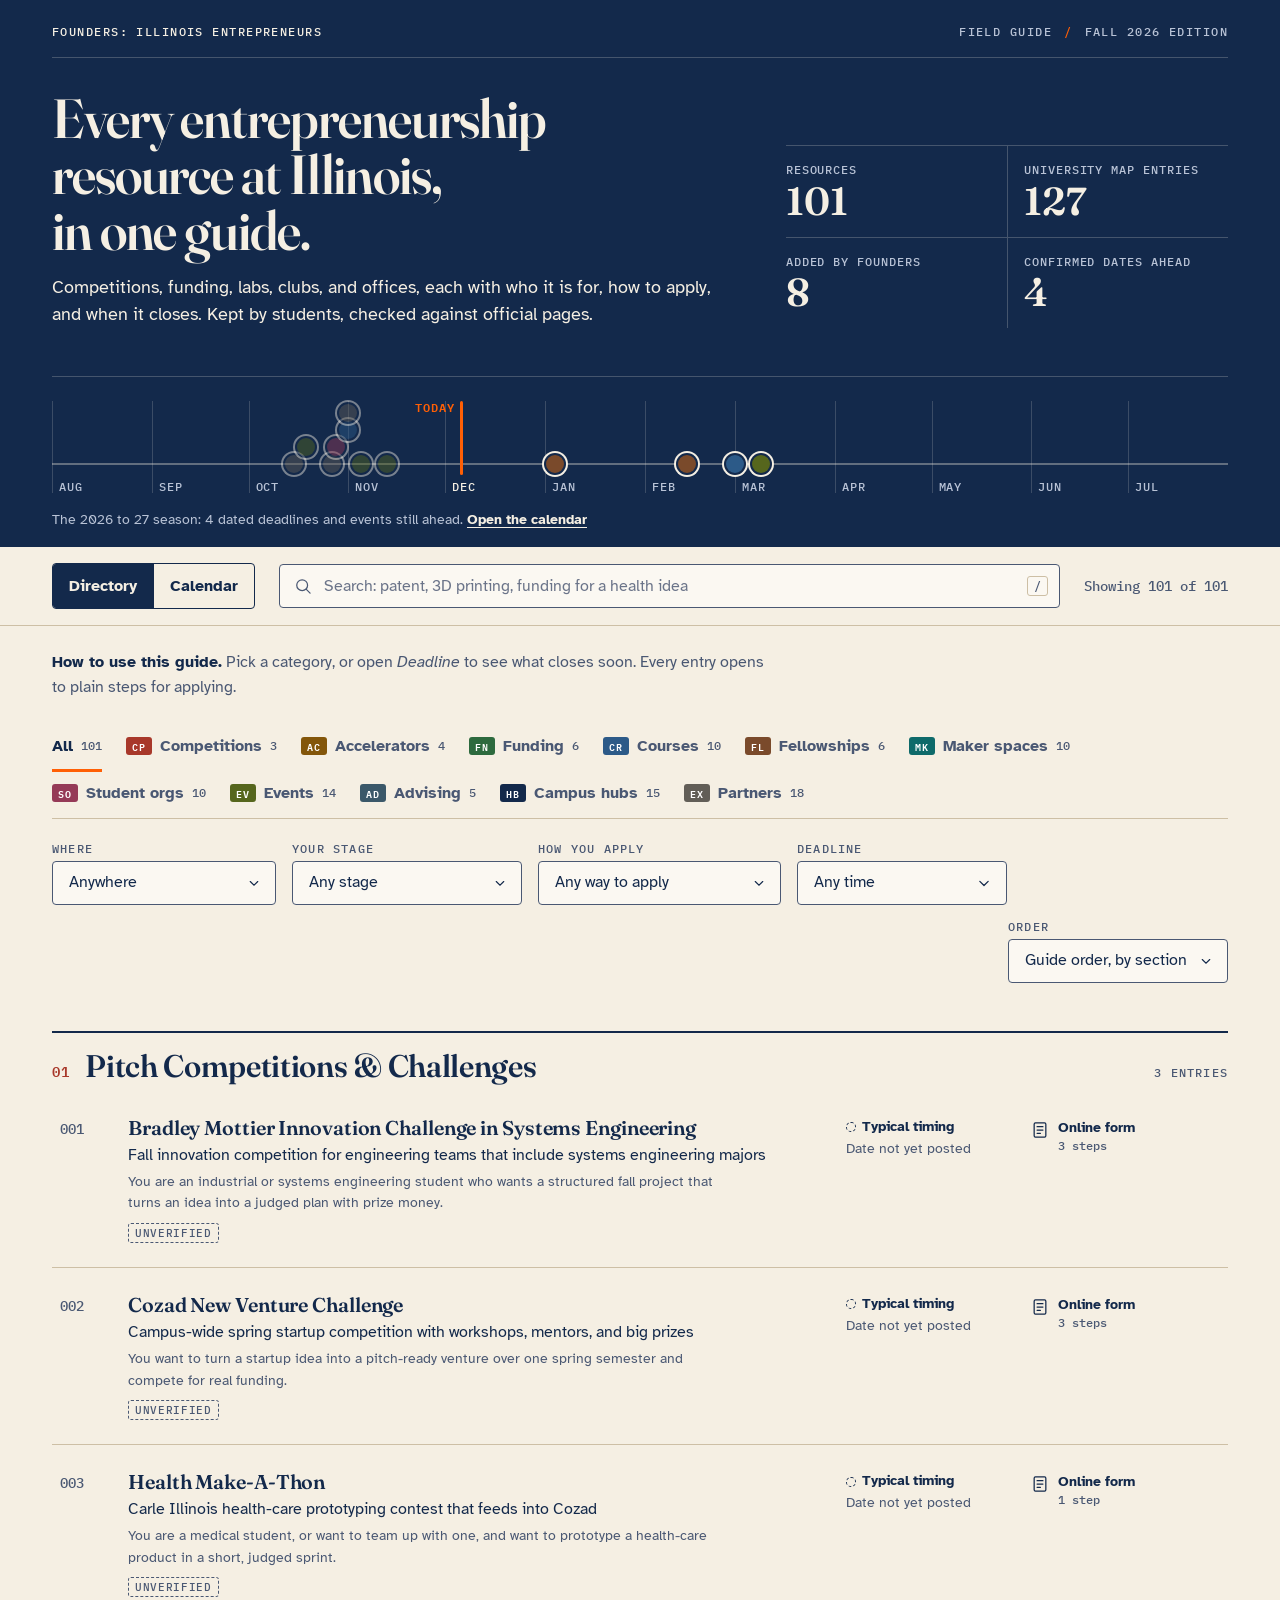
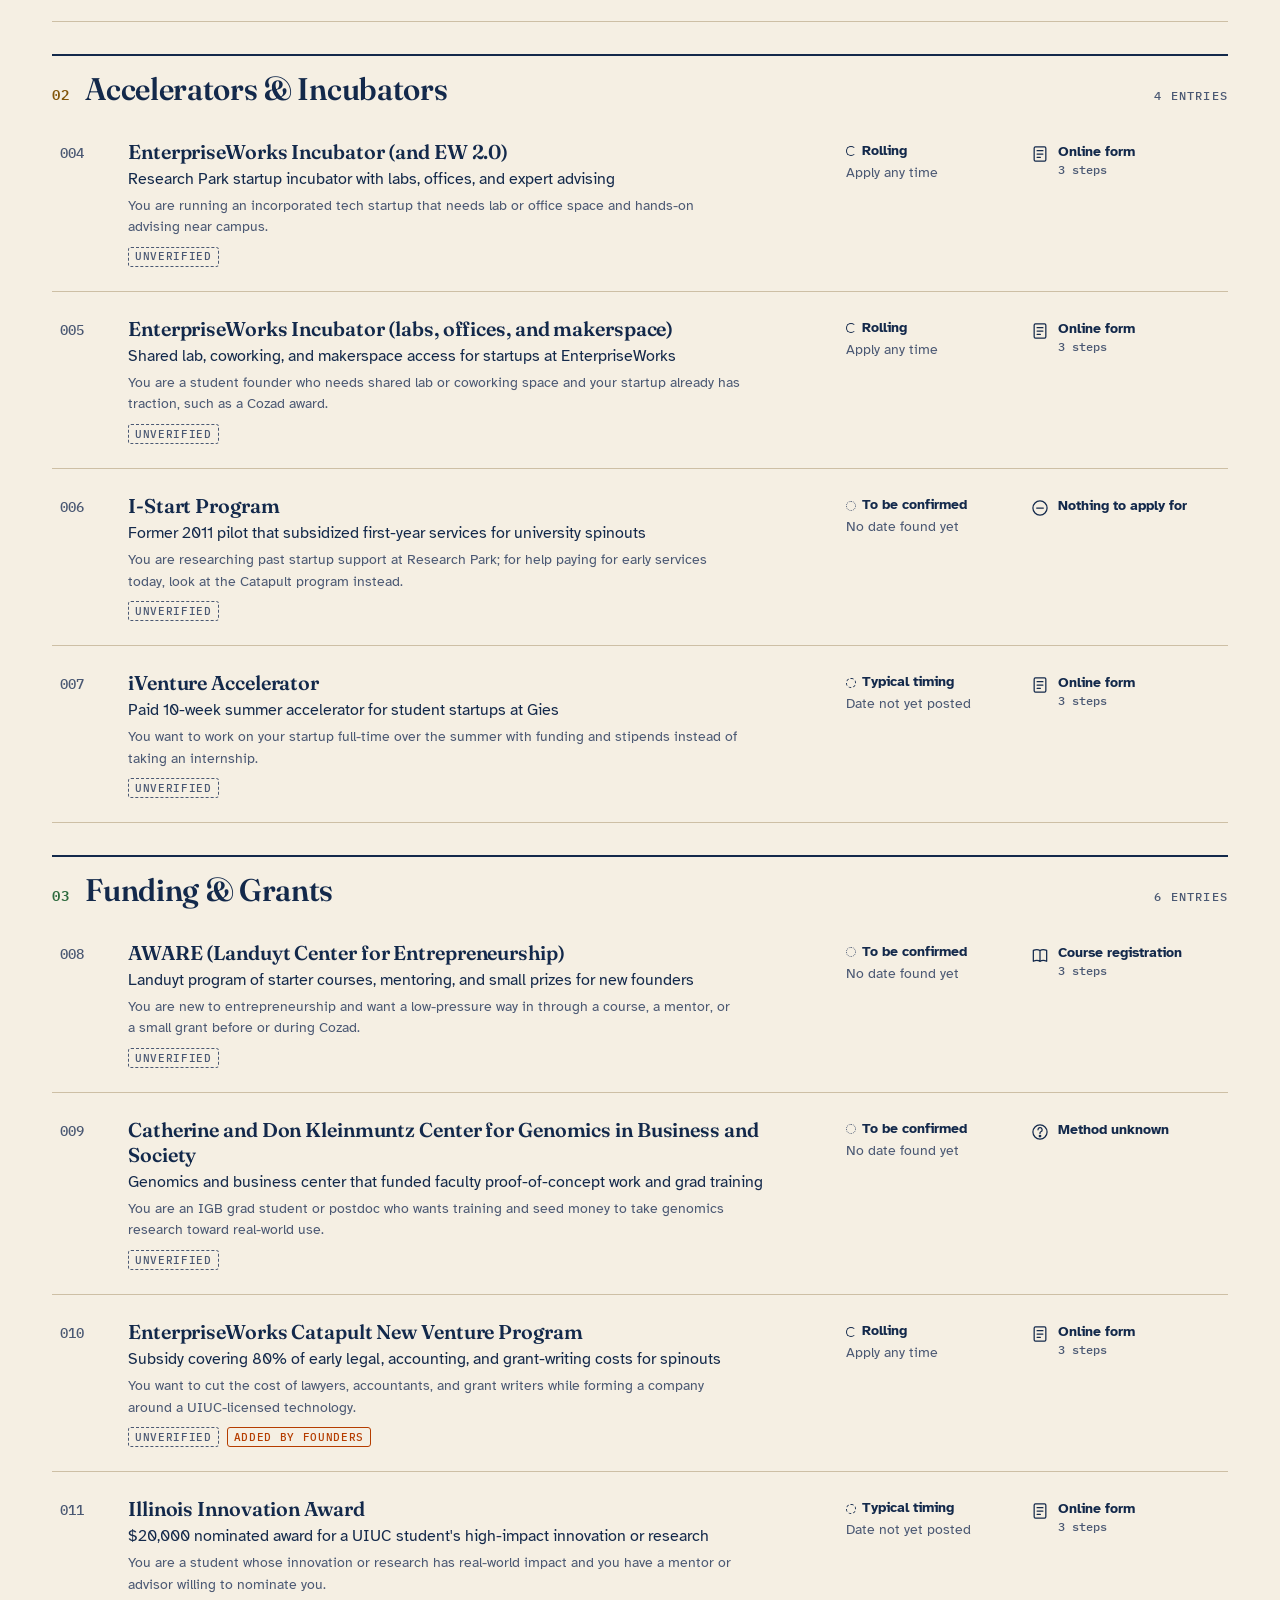
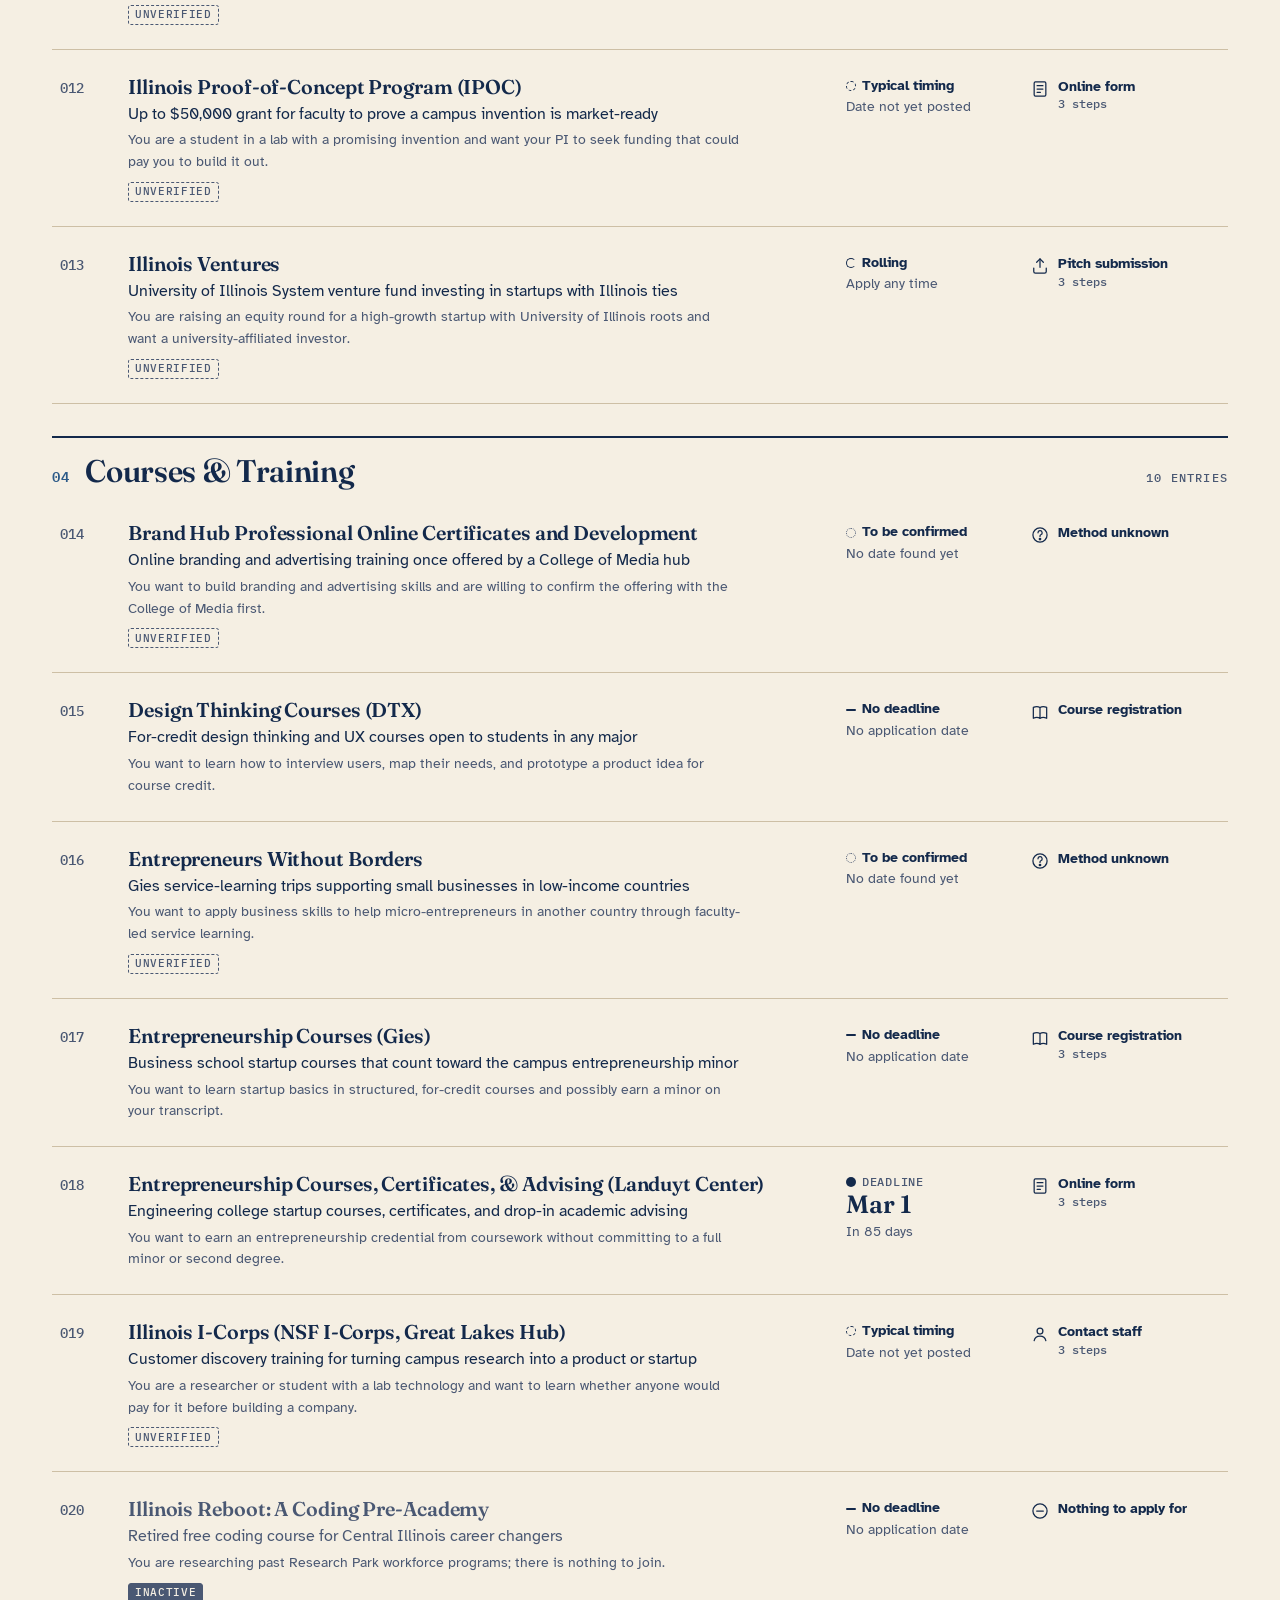
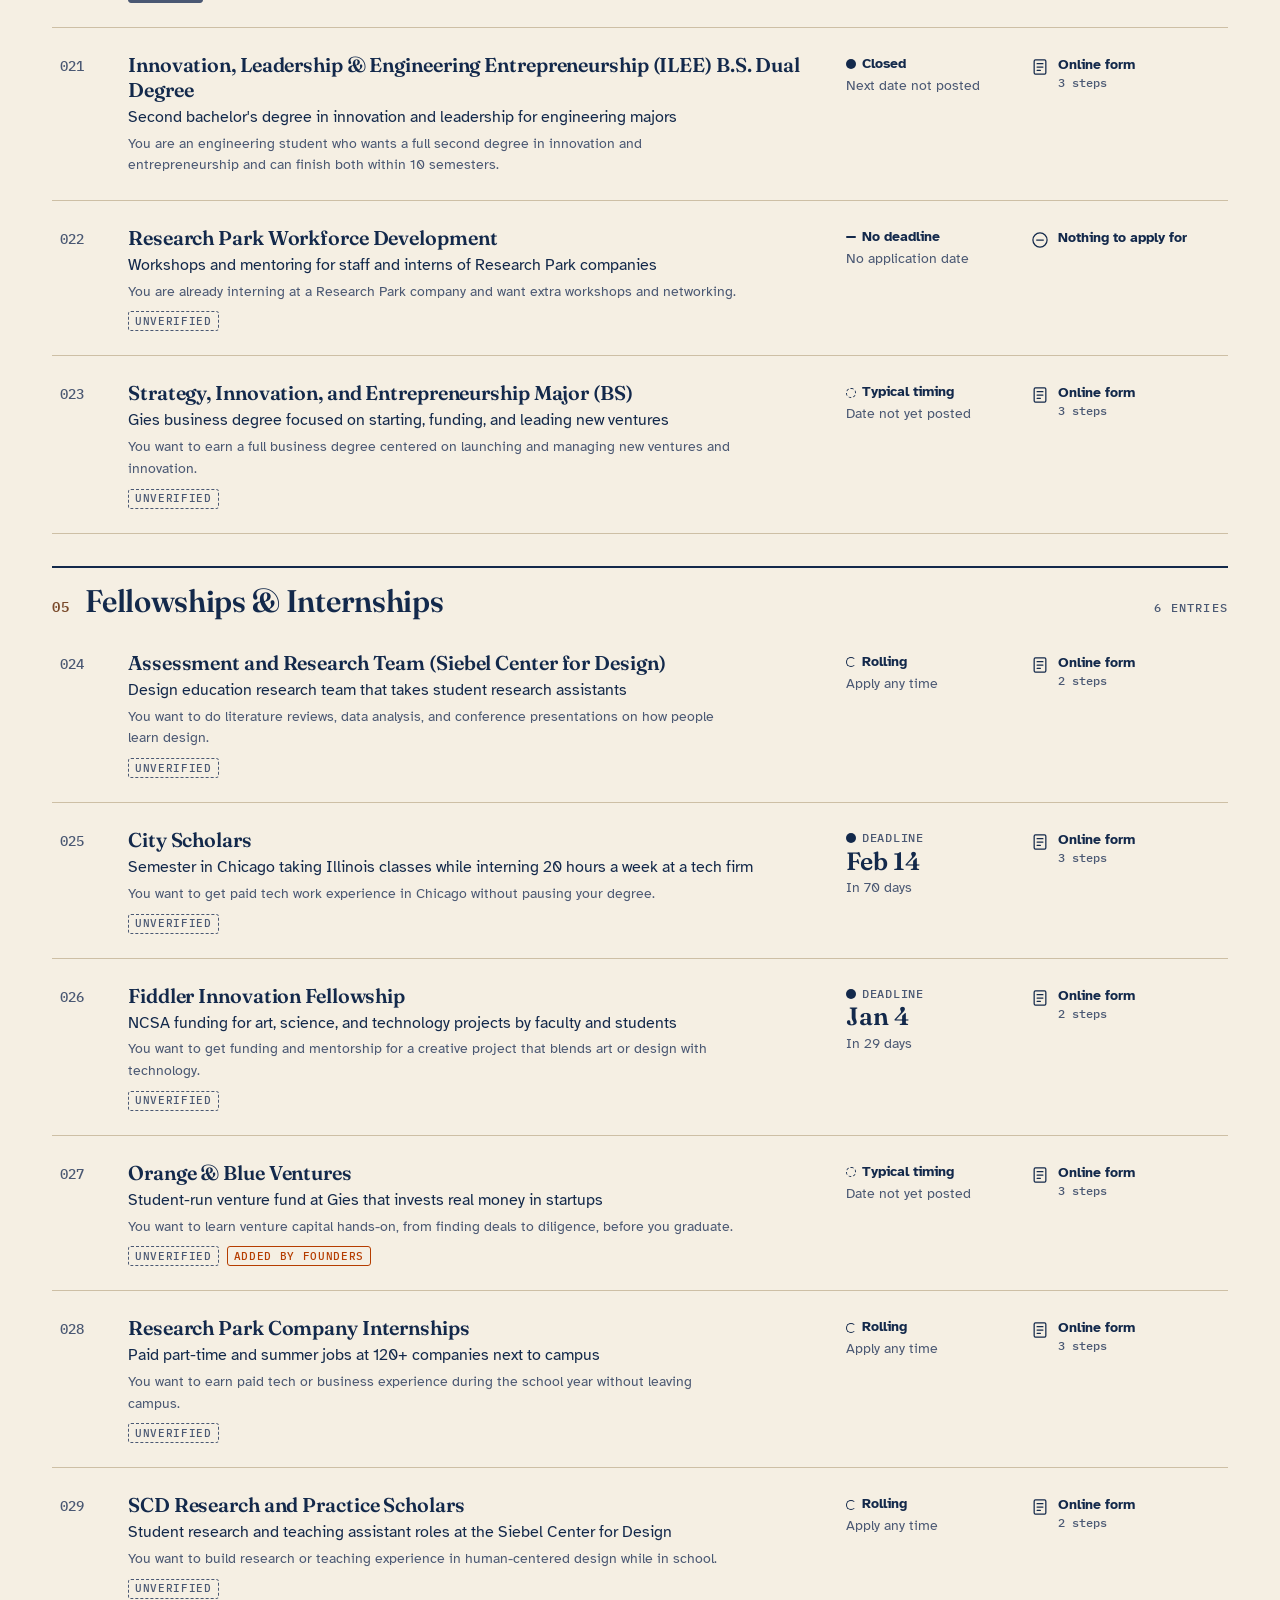
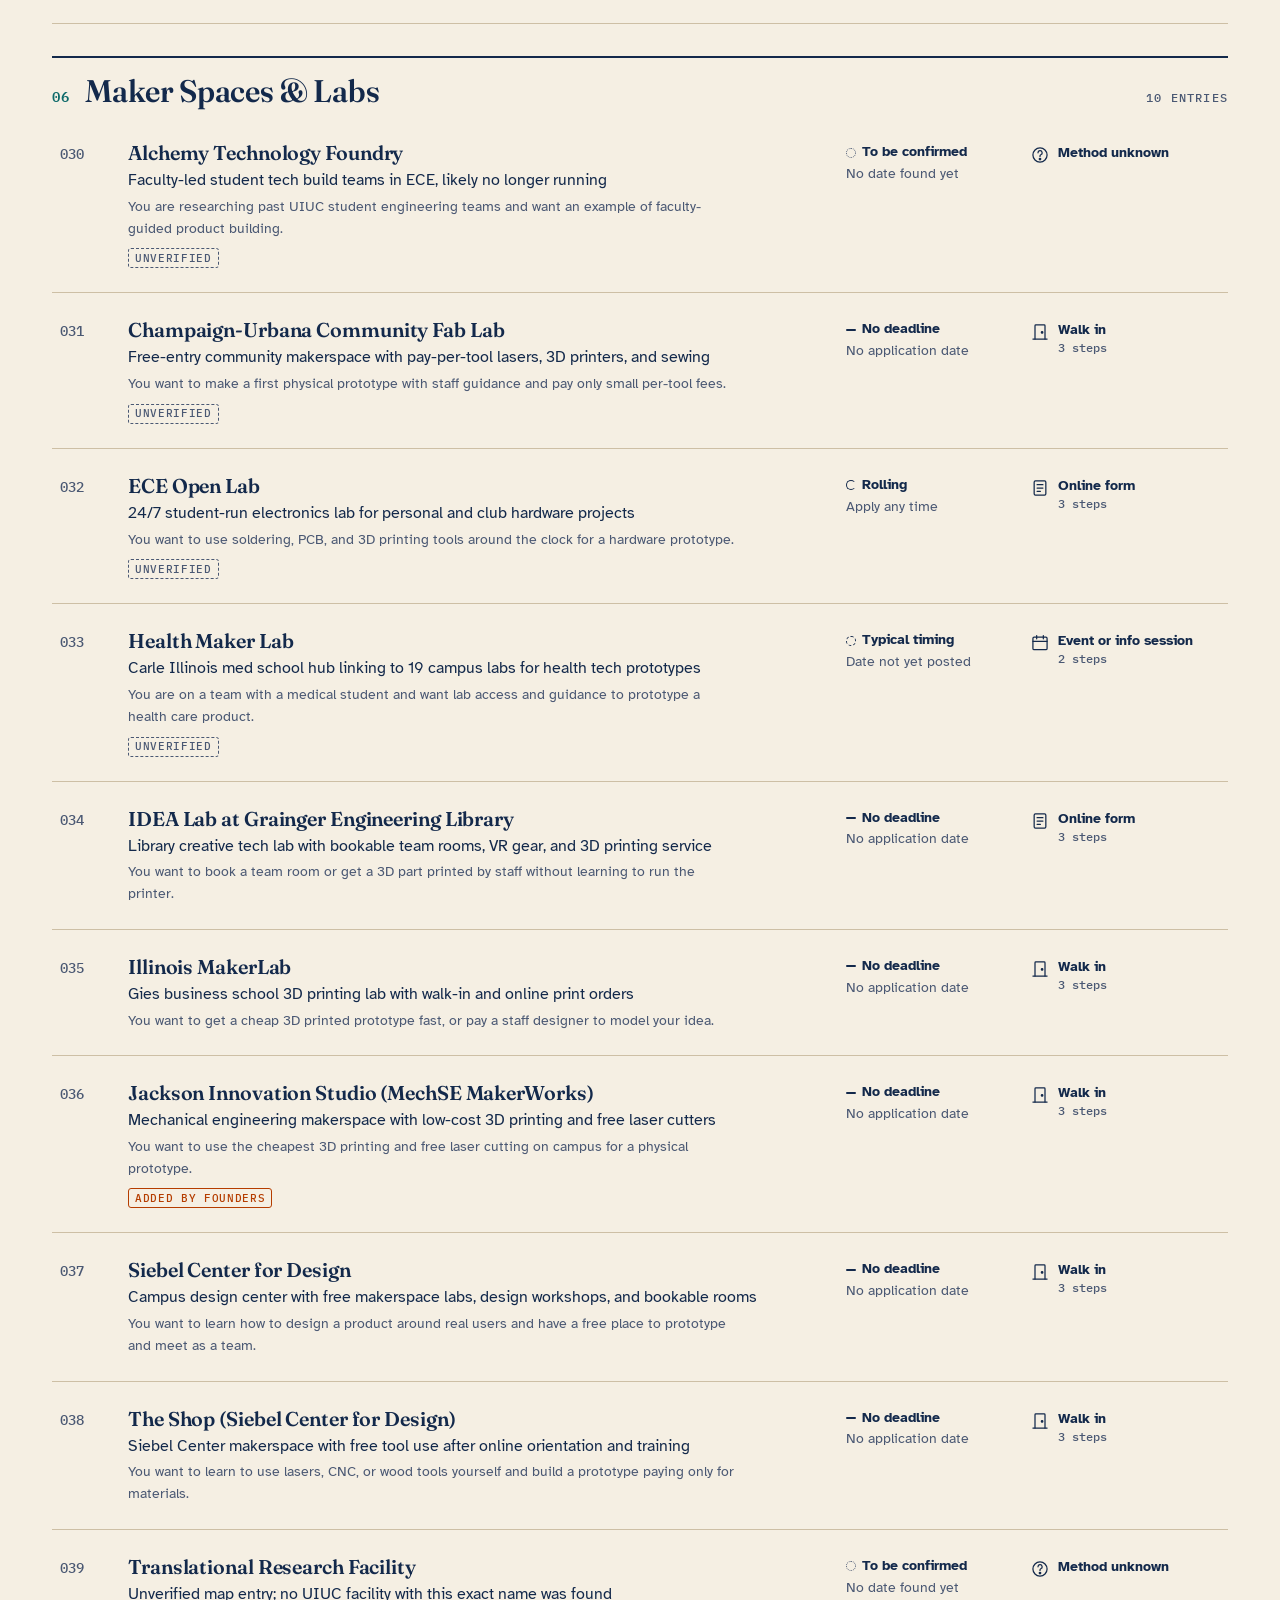
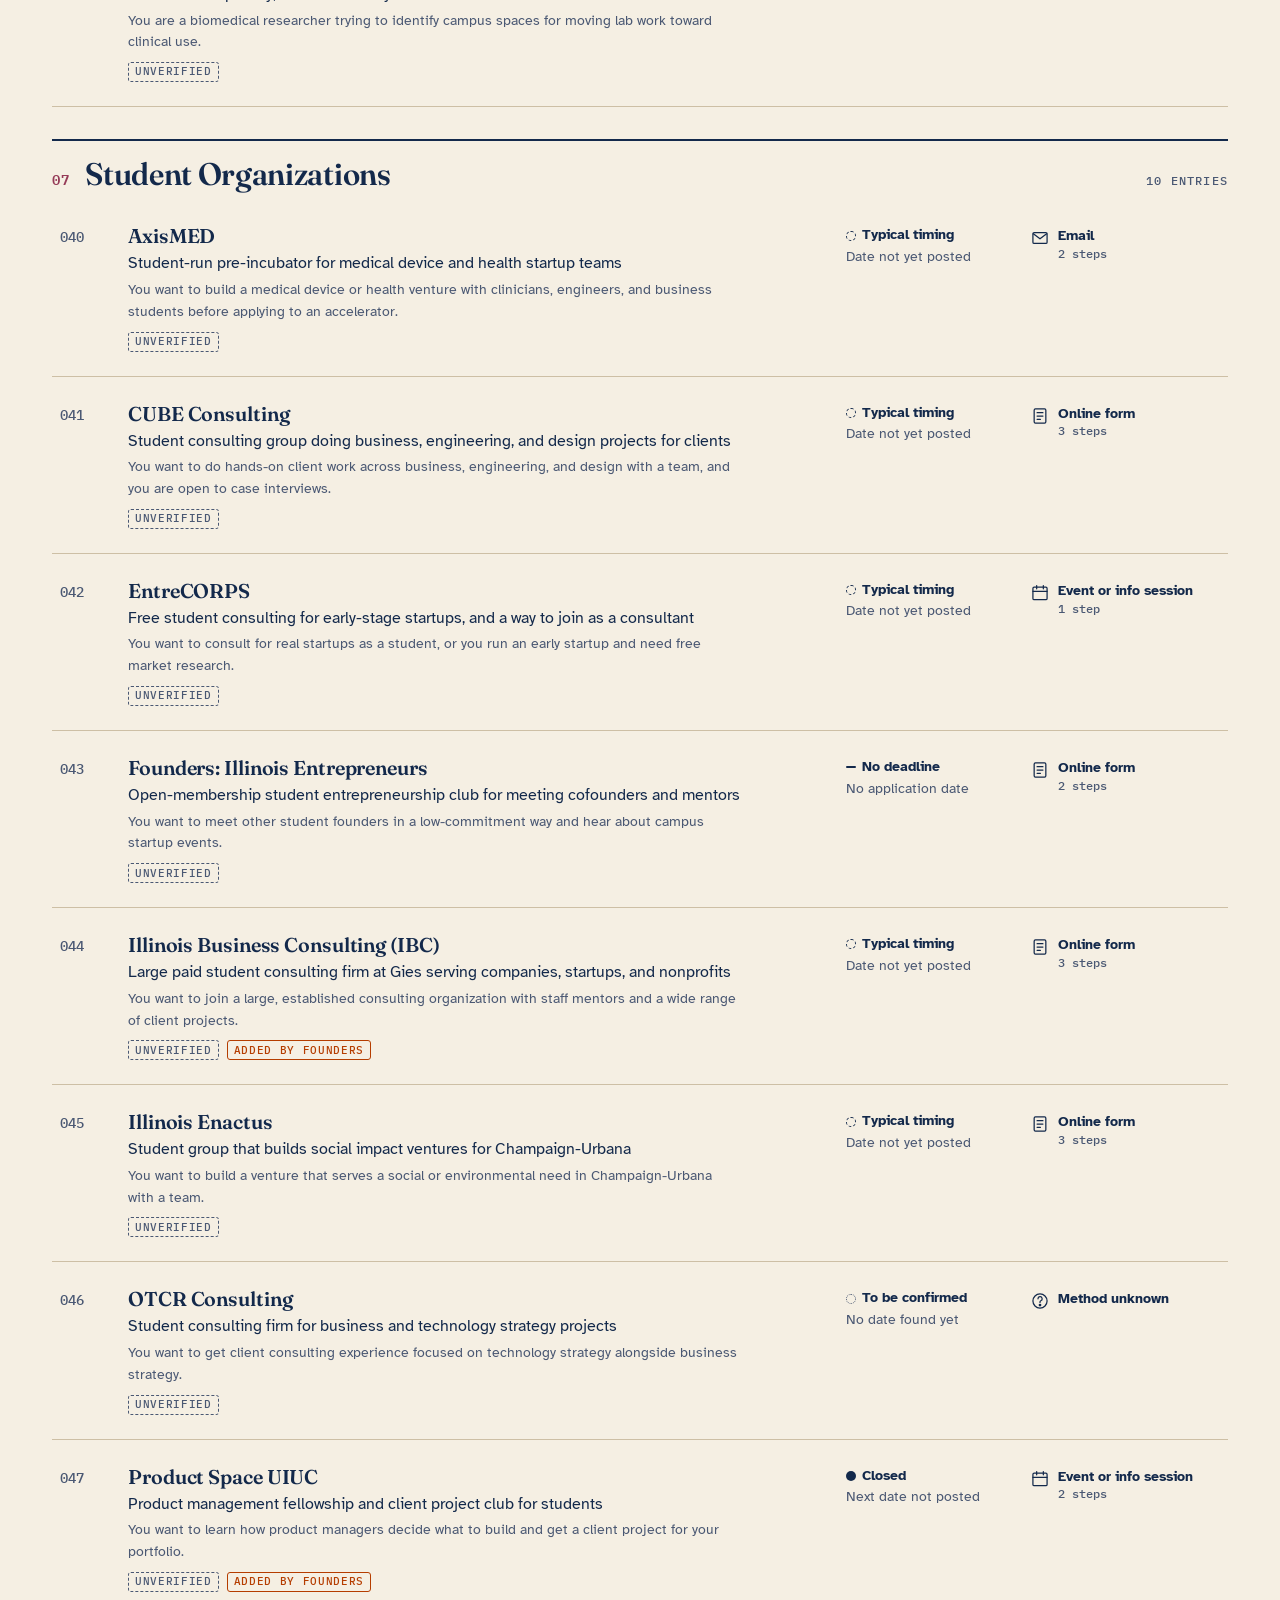
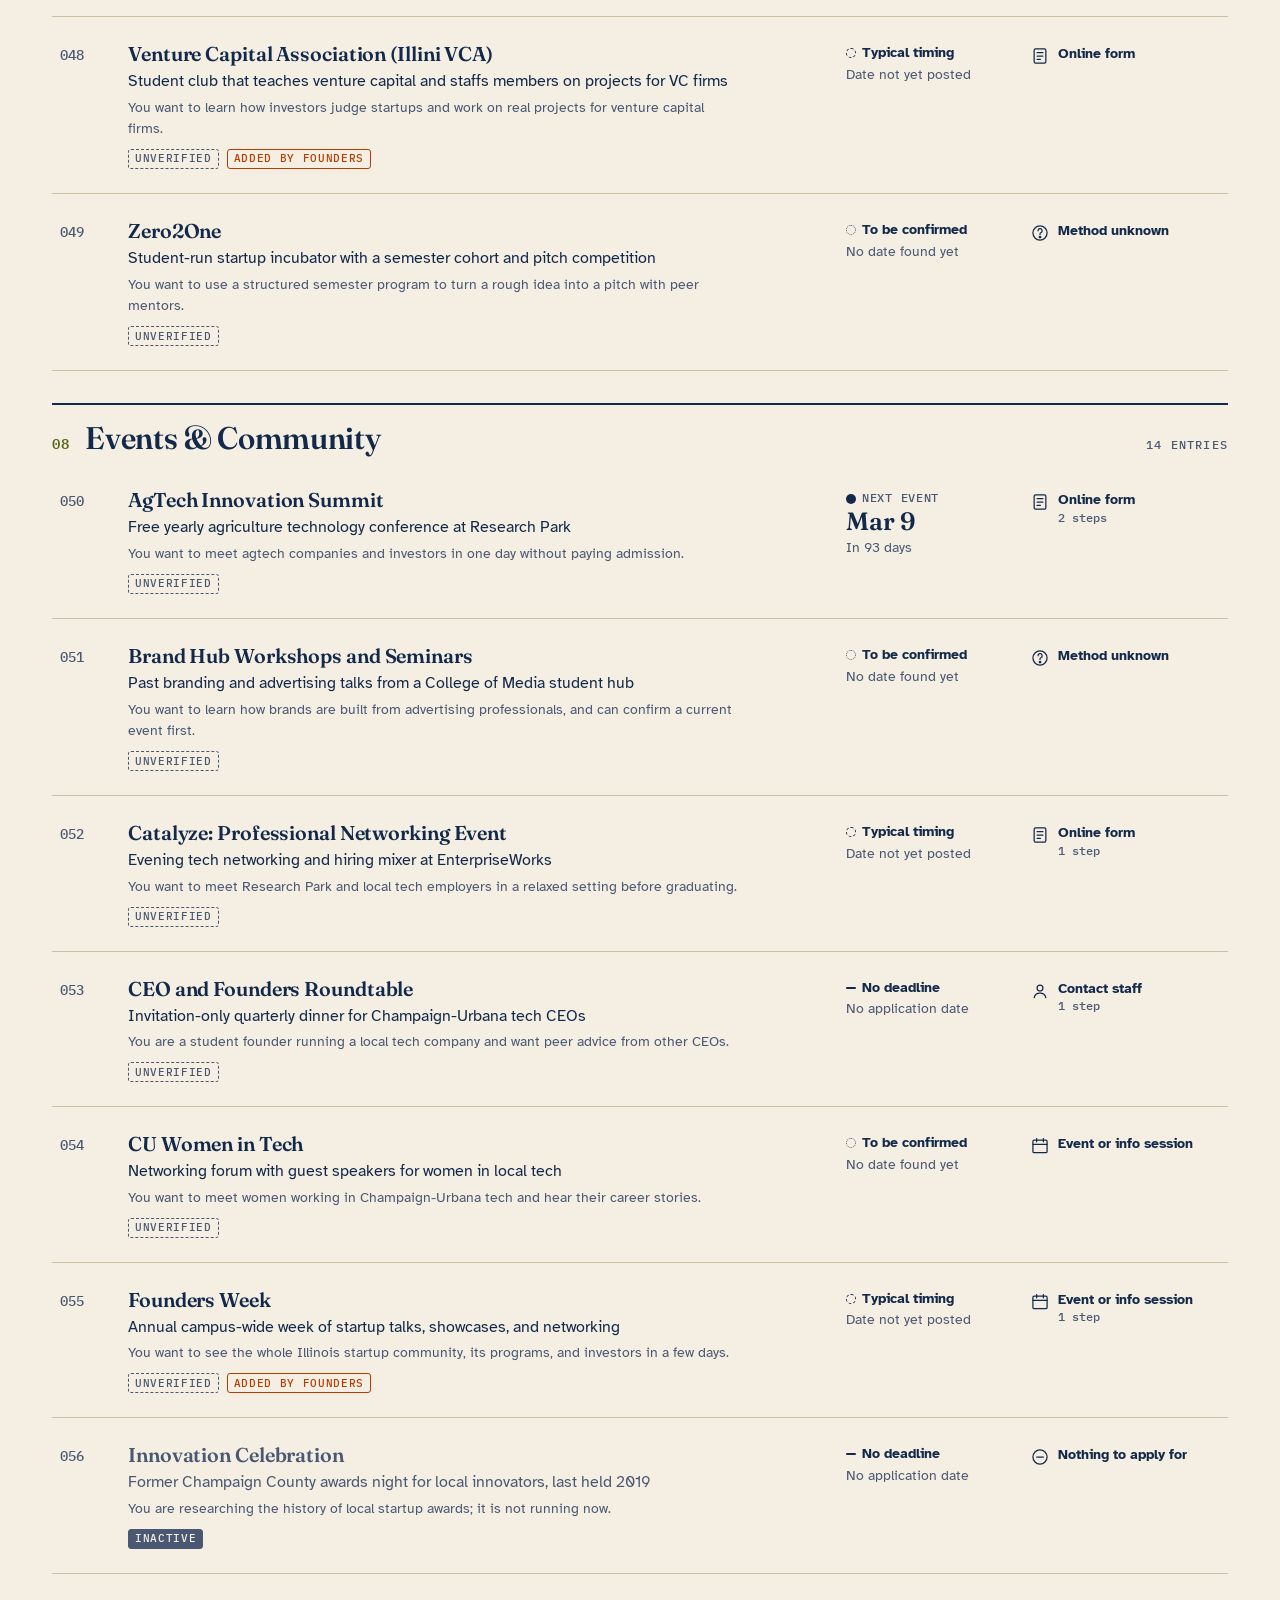
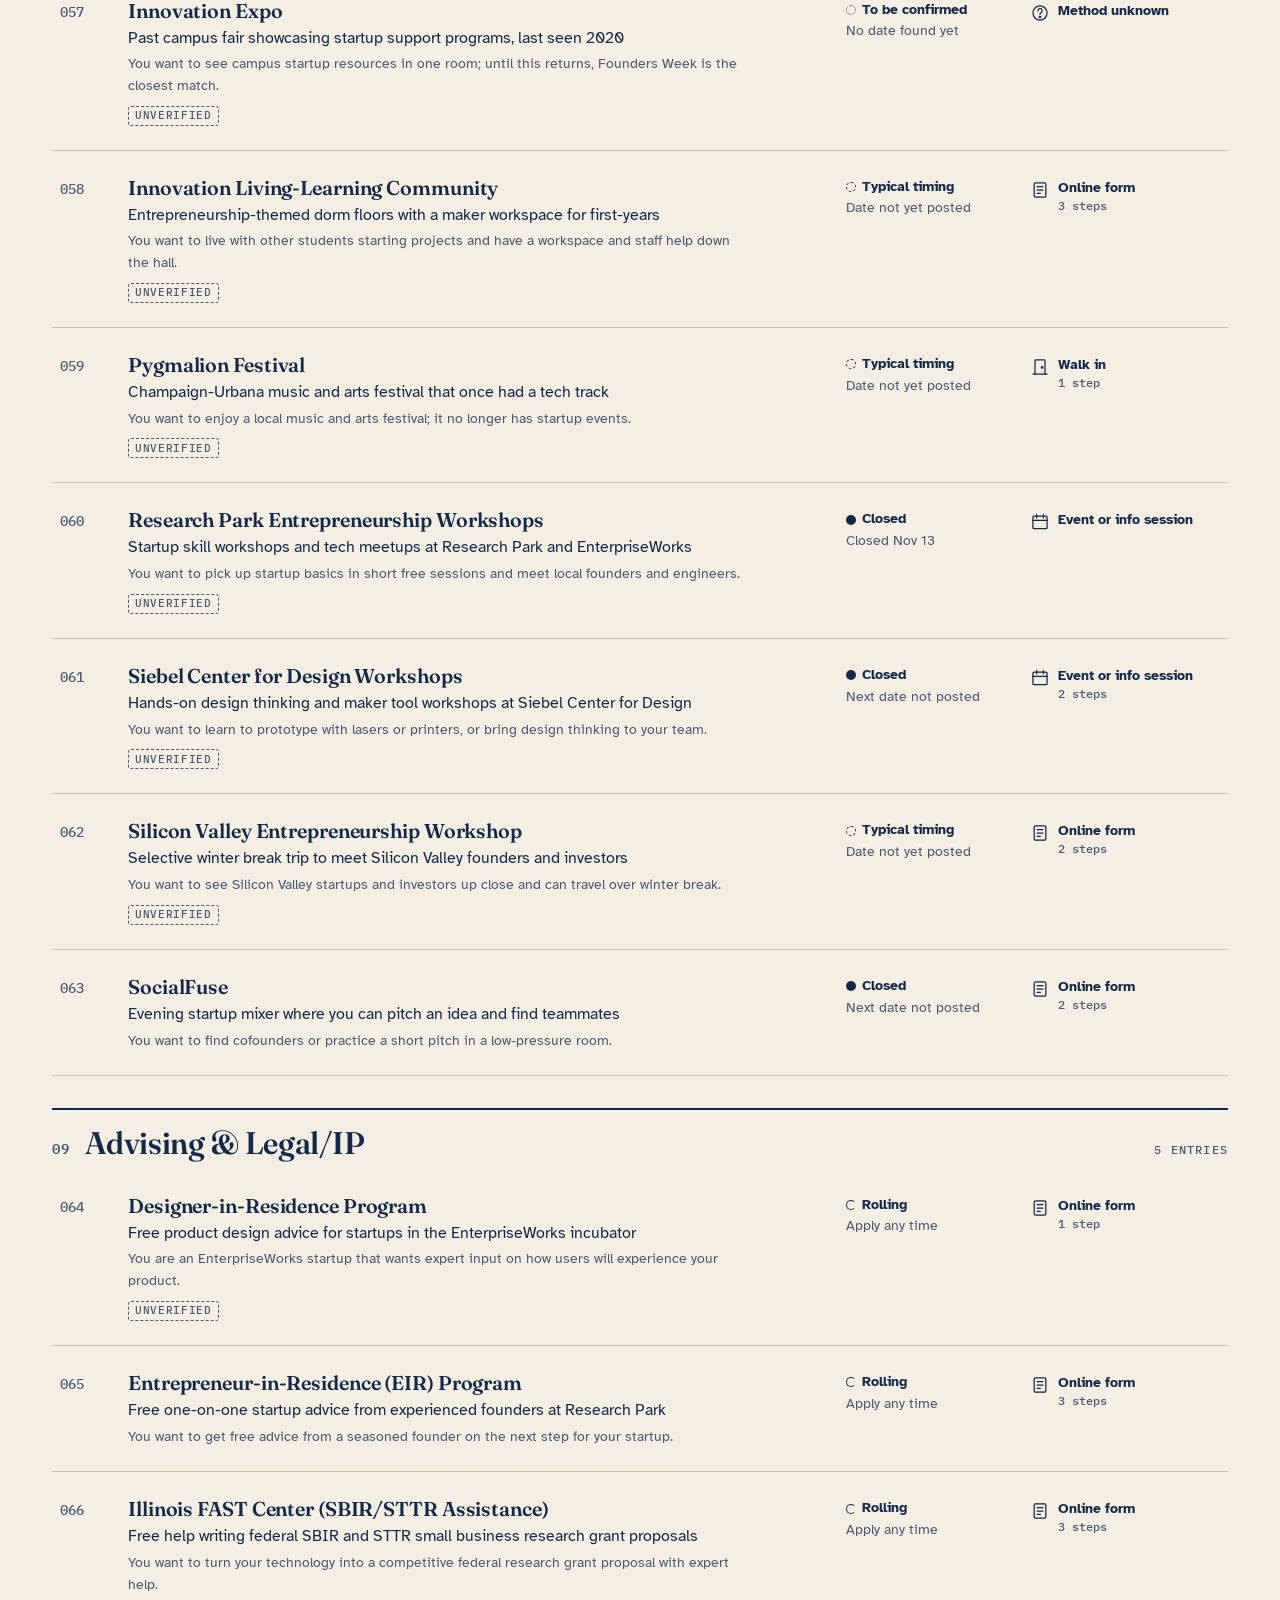
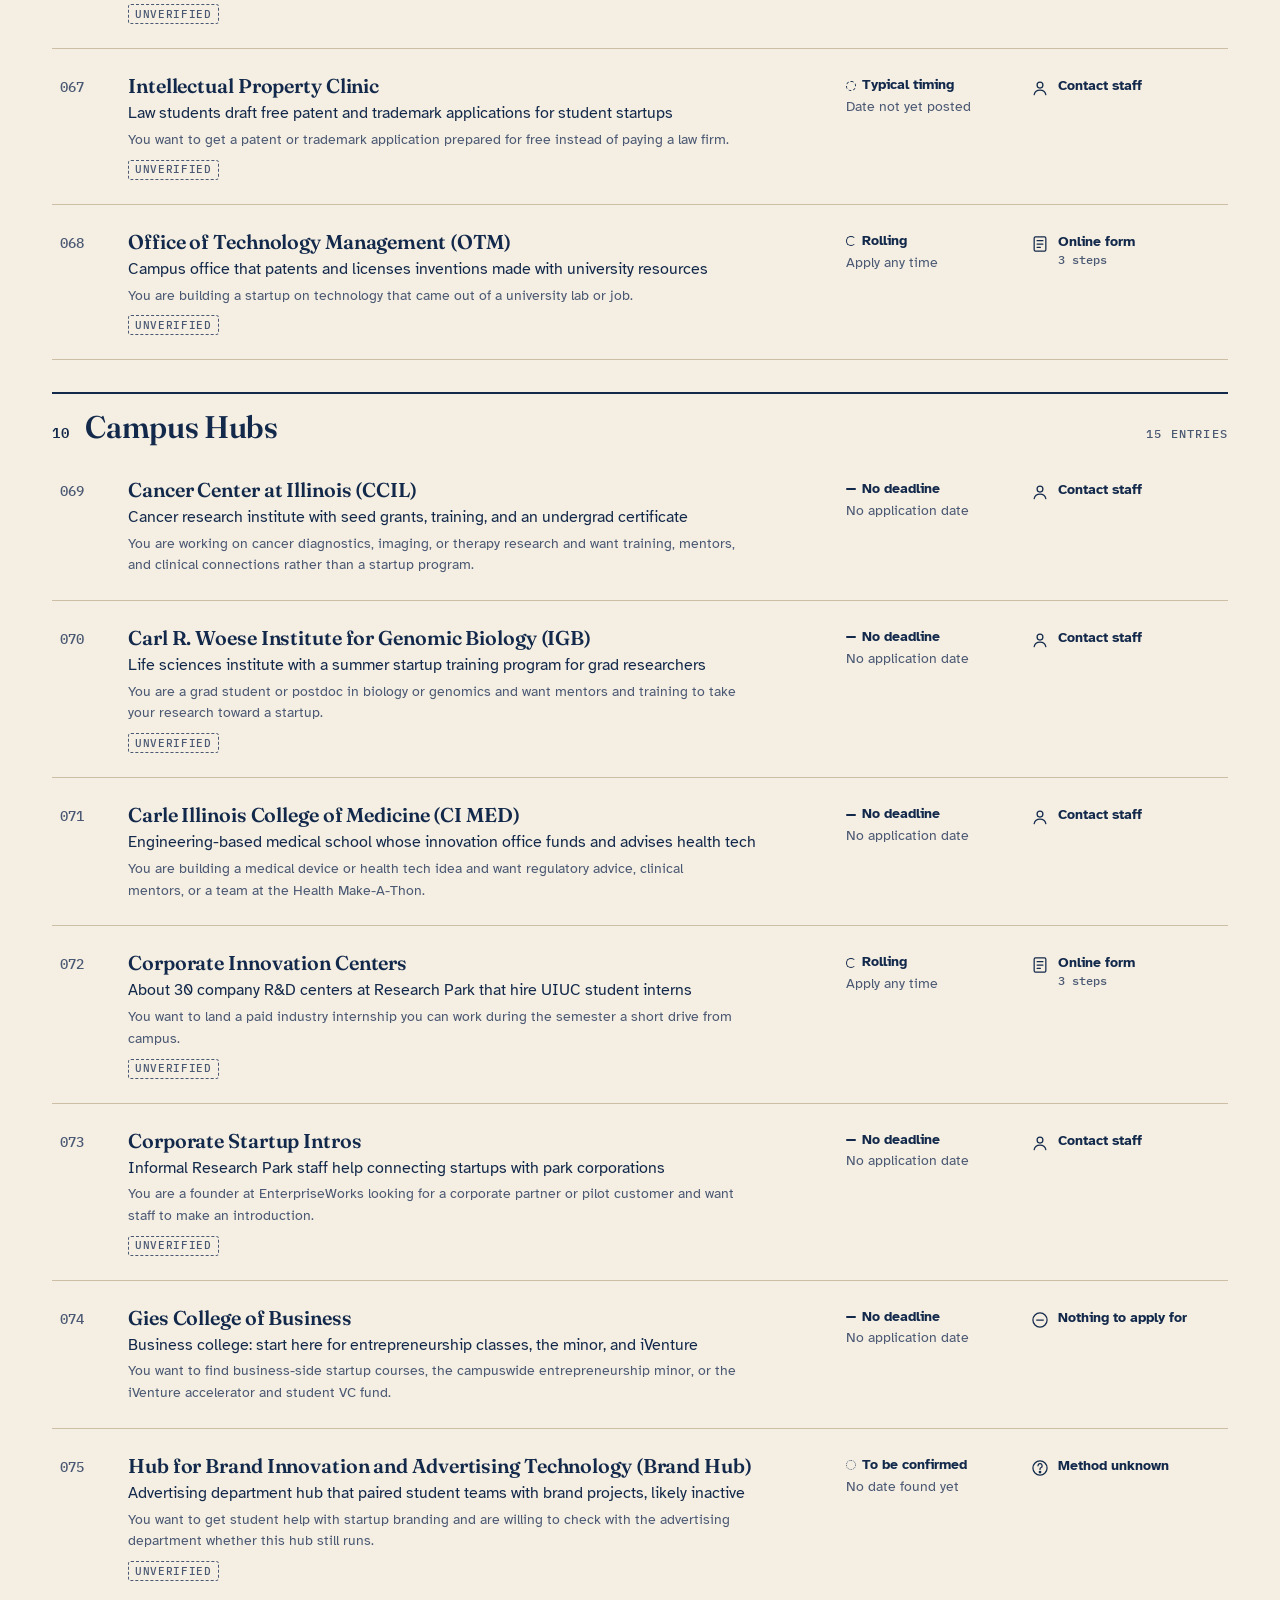
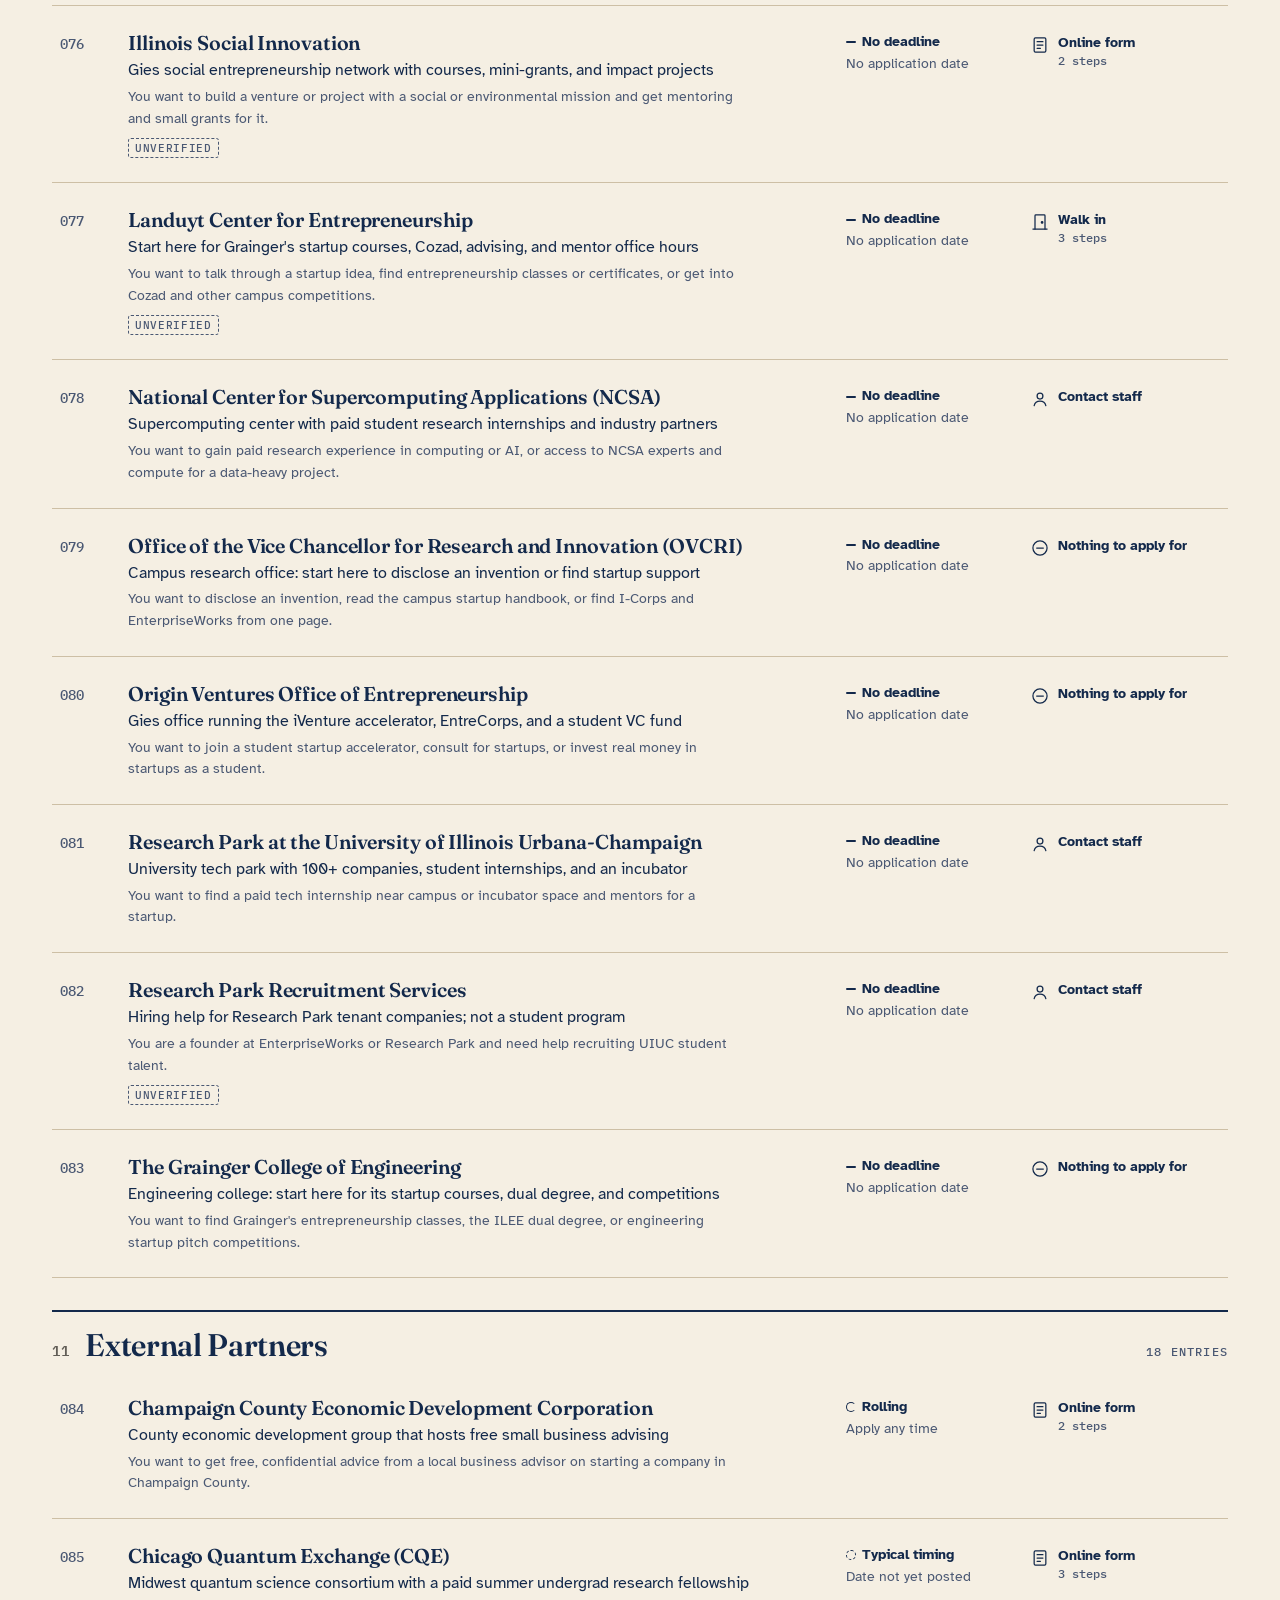
==== commit 195223c9: "Design revision pass 1: shorter masthead, mobile filter drawer, reading order - Masthead becomes two" ====
--- a/docs/index.html
+++ b/docs/index.html
@@ -90,42 +90,57 @@
 .mast a { color: var(--on-navy); }
 .mast-bar { display: flex; justify-content: space-between; gap: var(--s3); flex-wrap: wrap; font: 500 var(--t-12)/1.4 var(--mono); letter-spacing: .12em; text-transform: uppercase; color: var(--on-navy-2); padding-bottom: var(--s3); border-bottom: 1px solid rgba(245, 239, 227, .22); }
 .mast-bar .sep { color: var(--orange); padding-inline: .3em; }
-.mast-title { font: 600 clamp(2.1rem, 1.2rem + 3.6vw, 4.2rem)/1.02 var(--display); font-variation-settings: "opsz" 144; letter-spacing: -.02em; margin: var(--s5) 0 var(--s3); max-width: 17ch; text-wrap: balance; }
-.mast-lede { font-size: var(--t-18); line-height: 1.5; max-width: 60ch; margin: 0 0 var(--s5); color: var(--on-navy); opacity: .92; }
-.mast-stats { display: grid; grid-template-columns: repeat(4, minmax(0, 1fr)); margin: 0; border-top: 1px solid rgba(245, 239, 227, .22); }
-.mast-stats div { padding: var(--s3) var(--s3) var(--s3) 0; }
-.mast-stats div + div { padding-left: var(--s3); border-left: 1px solid rgba(245, 239, 227, .22); }
+.mast-org { text-decoration: none; }
+.mast-org:hover { text-decoration: underline; }
+.mast-main { display: grid; grid-template-columns: minmax(0, 1.55fr) minmax(0, 1fr); gap: var(--s6); align-items: end; padding-bottom: var(--s4); }
+.mast-title { font: 600 clamp(2rem, 1.2rem + 2.8vw, 3.6rem)/1.02 var(--display); font-variation-settings: "opsz" 144; letter-spacing: -.02em; margin: var(--s5) 0 var(--s3); max-width: 17ch; text-wrap: balance; }
+.mast-lede { font-size: var(--t-18); line-height: 1.5; max-width: 58ch; margin: 0; color: var(--on-navy); opacity: .92; }
+.mast-stats { display: grid; grid-template-columns: repeat(2, minmax(0, 1fr)); margin: 0; }
+.mast-stats div { padding: var(--s3) var(--s3) var(--s3) 0; border-top: 1px solid rgba(245, 239, 227, .22); }
+.mast-stats div:nth-child(even) { padding-left: var(--s3); border-left: 1px solid rgba(245, 239, 227, .22); }
 .mast-stats dt { font: 500 var(--t-12)/1.3 var(--mono); letter-spacing: .08em; text-transform: uppercase; color: var(--on-navy-2); }
 .mast-stats dd { margin: var(--s1) 0 0; font: 600 var(--t-39)/1 var(--display); font-variant-numeric: lining-nums tabular-nums; }
+@media (max-width: 899px) {
+  .mast-main { grid-template-columns: minmax(0, 1fr); gap: var(--s4); }
+}
 @media (max-width: 719px) {
-  .mast-stats { grid-template-columns: repeat(2, minmax(0, 1fr)); }
-  .mast-stats div:nth-child(3) { padding-left: 0; border-left: 0; }
-  .mast-stats div:nth-child(n+3) { border-top: 1px solid rgba(245, 239, 227, .22); }
-  .mast-stats dd { font-size: var(--t-31); }
+  .mast-bar .mast-ed { display: none; }
+  .mast-title { margin-top: var(--s4); }
+  .mast-lede { font-size: var(--t-16); }
+  .mast-stats { grid-template-columns: repeat(4, minmax(0, 1fr)); }
+  .mast-stats div, .mast-stats div:nth-child(even) { padding: var(--s2) var(--s2) var(--s2) 0; border-left: 0; }
+  .mast-stats div:nth-child(n+2) { padding-left: var(--s2); border-left: 1px solid rgba(245, 239, 227, .22); }
+  .mast-main { padding-bottom: var(--s2); }
+  .mast-stats dt { font-size: 10px; letter-spacing: .04em; line-height: 1.25; }
+  .mast-stats dd { font-size: var(--t-25); }
 }
+body[data-view="resource"] .mast-main, body[data-view="resource"] .season { display: none; }
+body[data-view="resource"] .mast { padding-bottom: var(--s1); }
+body[data-view="resource"] .mast-bar { border-bottom: 0; }
 
 /* Season strip: the academic year at a glance. The signature element. */
 .season { margin-top: var(--s4); padding: var(--s4) 0 var(--s3); border-top: 1px solid rgba(245, 239, 227, .22); }
 .strip { position: relative; }
-.ss-track { position: relative; height: 88px; }
-.ss-track::before { content: ""; position: absolute; left: 0; right: 0; top: 30px; height: 2px; background: rgba(245, 239, 227, .35); }
+.ss-track { position: relative; height: 92px; }
+.ss-track::before { content: ""; position: absolute; left: 0; right: 0; top: 62px; height: 2px; background: rgba(245, 239, 227, .35); }
 .ss-m { position: absolute; top: 0; bottom: 0; border-left: 1px solid rgba(245, 239, 227, .18); }
 .ss-ml { position: absolute; left: 6px; bottom: 0; font: 500 var(--t-12)/1 var(--mono); letter-spacing: .08em; text-transform: uppercase; color: var(--on-navy-2); }
 .ss-m.is-now .ss-ml { color: var(--on-navy); }
-.ss-dot { position: absolute; top: calc(22px - var(--lane, 0) * 0px + var(--lane, 0) * 18px); width: 18px; height: 18px; margin-left: -9px; border-radius: 50%; background: var(--cat); box-shadow: 0 0 0 2px var(--navy), 0 0 0 4px var(--on-navy); transition: transform var(--fast) var(--ease); }
+.ss-dot { position: absolute; top: calc(54px - var(--lane, 0) * 17px); width: 18px; height: 18px; margin-left: -9px; border-radius: 50%; background: var(--cat); box-shadow: 0 0 0 2px var(--navy), 0 0 0 4px var(--on-navy); transition: transform var(--fast) var(--ease); }
 .ss-dot.is-typical { background: var(--navy); box-shadow: 0 0 0 2px var(--on-navy); outline: 2px dashed var(--on-navy); outline-offset: 2px; }
 .ss-dot.is-past { opacity: .45; }
 .ss-dot:hover, .ss-dot:focus-visible { transform: scale(1.18); z-index: 3; }
 .ss-dot:focus-visible { box-shadow: 0 0 0 2px var(--navy), 0 0 0 5px var(--orange); }
 .ss-tip { position: absolute; bottom: calc(100% + 10px); left: 50%; transform: translateX(-50%); background: var(--paper); color: var(--navy); font: 500 var(--t-12)/1.3 var(--mono); padding: var(--s1) var(--s2); border-radius: var(--radius); white-space: nowrap; pointer-events: none; opacity: 0; transition: opacity var(--fast) var(--ease); }
 .ss-dot:hover .ss-tip, .ss-dot:focus-visible .ss-tip { opacity: 1; }
-.ss-today { position: absolute; top: -8px; bottom: 18px; width: 3px; margin-left: -1.5px; background: var(--orange); border-radius: 2px; }
-.ss-tl { position: absolute; top: -18px; left: 7px; font: 600 var(--t-12)/1 var(--mono); letter-spacing: .08em; text-transform: uppercase; color: var(--orange); white-space: nowrap; }
+.ss-today { position: absolute; top: 0; bottom: 18px; width: 3px; margin-left: -1.5px; background: var(--orange); border-radius: 2px; }
+.ss-tl { position: absolute; top: 0; right: 8px; font: 600 var(--t-12)/1 var(--mono); letter-spacing: .08em; text-transform: uppercase; color: var(--orange); white-space: nowrap; }
 .strip-cap { margin: var(--s3) 0 0; font-size: var(--t-14); color: var(--on-navy-2); }
 .strip-cap a { color: var(--on-navy); font-weight: 700; }
 @media (max-width: 719px) {
   .ss-ml { font-size: 10px; left: 3px; letter-spacing: 0; }
-  .ss-dot { width: 14px; height: 14px; margin-left: -7px; }
+  .ss-dot { width: 13px; height: 13px; margin-left: -6.5px; top: calc(56px - var(--lane, 0) * 14px); box-shadow: 0 0 0 1.5px var(--navy), 0 0 0 3px var(--on-navy); }
+  .ss-track { height: 84px; }
   .ss-tip { display: none; }
 }
 
@@ -176,7 +191,11 @@
 .filters { display: flex; flex-wrap: wrap; gap: var(--s3); align-items: flex-end; padding: var(--s4) 0 var(--s3); }
 .f { display: flex; flex-direction: column; gap: 6px; min-width: 0; }
 .f-l { font: 500 var(--t-12)/1 var(--mono); letter-spacing: .1em; text-transform: uppercase; color: var(--ink-2); }
-.f select, .dd-btn { min-height: 44px; min-width: 180px; max-width: 100%; padding: 0 40px 0 var(--s3); background: #FBF8F2 url("data:image/svg+xml,%3Csvg xmlns='http://www.w3.org/2000/svg' viewBox='0 0 24 24' fill='none' stroke='%2313294B' stroke-width='1.5' stroke-linecap='round'%3E%3Cpath d='m7 10 5 5 5-5'/%3E%3C/svg%3E") no-repeat right 12px center / 18px; border: var(--stroke) solid var(--ink-2); border-radius: var(--radius); appearance: none; -webkit-appearance: none; cursor: pointer; text-align: left; transition: border-color var(--fast) var(--ease); }
+.filters-toggle { display: none; }
+.filters-n:empty { display: none; }
+.filters-n { display: inline-grid; place-items: center; min-width: 22px; height: 22px; padding: 0 6px; border-radius: 11px; background: var(--orange); color: var(--navy); font: 600 var(--t-12)/1 var(--mono); }
+#sortWrap { margin-left: auto; }
+.f select, .dd-btn { min-height: 44px; min-width: 160px; max-width: 100%; padding: 0 40px 0 var(--s3); background: #FBF8F2 url("data:image/svg+xml,%3Csvg xmlns='http://www.w3.org/2000/svg' viewBox='0 0 24 24' fill='none' stroke='%2313294B' stroke-width='1.5' stroke-linecap='round'%3E%3Cpath d='m7 10 5 5 5-5'/%3E%3C/svg%3E") no-repeat right 12px center / 18px; border: var(--stroke) solid var(--ink-2); border-radius: var(--radius); appearance: none; -webkit-appearance: none; cursor: pointer; text-align: left; transition: border-color var(--fast) var(--ease); }
 .f select:hover, .dd-btn:hover { border-color: var(--navy); }
 .dd { position: relative; }
 .dd-btn { display: inline-flex; align-items: center; justify-content: space-between; gap: var(--s2); background-image: none; padding-right: 12px; min-width: 210px; }
@@ -198,7 +217,11 @@
 .range label { display: flex; flex-direction: column; gap: 4px; font-size: var(--t-14); }
 .range input { min-height: 40px; padding: 0 var(--s2); border: 1px solid var(--ink-2); border-radius: var(--radius); background: var(--paper); min-width: 0; }
 @media (max-width: 719px) {
-  .filters { display: grid; grid-template-columns: 1fr 1fr; gap: var(--s3); }
+  .filters-toggle { display: inline-flex; align-items: center; gap: var(--s2); width: 100%; min-height: 44px; margin-top: var(--s3); padding: 0 var(--s3); background: #FBF8F2; border: var(--stroke) solid var(--ink-2); border-radius: var(--radius); font-weight: 700; cursor: pointer; }
+  .filters-toggle[aria-expanded="true"] { border-color: var(--navy); background: var(--paper-2); }
+  .controls:not(.is-open) .filters { display: none; }
+  .filters { display: grid; grid-template-columns: 1fr 1fr; gap: var(--s3); padding-top: var(--s3); }
+  #sortWrap { margin-left: 0; }
   .f select, .dd-btn { min-width: 0; width: 100%; }
   .dd { grid-column: 1 / -1; }
   #sortWrap { grid-column: 1 / -1; }
@@ -364,7 +387,8 @@
   .unscheduled { grid-template-columns: minmax(0, 1fr); }
 }
 @media (max-width: 719px) {
-  .cal-grid-wrap { display: none; }
+  .cal-grid-wrap, .cal-nav { display: none; }
+  #icsAll { width: 100%; }
   .cal-month { font-size: var(--t-25); }
 }
 
@@ -377,6 +401,7 @@
 .crumbs [aria-current] { color: var(--ink-2); }
 .d-head { padding-bottom: var(--s5); border-bottom: 2px solid var(--navy); border-radius: 0; }
 .d-head.is-arriving { animation: arrive 1.2s var(--ease); }
+.d-title:focus-visible { box-shadow: none; }
 .d-no { display: flex; align-items: center; gap: var(--s3); margin: 0 0 var(--s3); }
 .d-num { font: 600 var(--t-14)/1 var(--mono); letter-spacing: .08em; color: var(--cat); }
 .d-title { font: 600 clamp(2.2rem, 1.4rem + 3vw, 3.8rem)/1.04 var(--display); font-variation-settings: "opsz" 144; letter-spacing: -.02em; margin: 0; max-width: 22ch; text-wrap: balance; }
@@ -446,12 +471,15 @@
 .rel-tag { font-size: var(--t-14); color: var(--ink-2); }
 .print-foot { display: none; }
 @media (max-width: 899px) {
-  .d-grid { grid-template-columns: minmax(0, 1fr); gap: var(--s5); }
-  .d-aside { position: static; order: -1; }
+  .d-grid { display: flex; flex-direction: column; gap: var(--s5); }
+  .d-main, .d-aside { display: contents; }
+  .d-block + .d-block { margin-top: 0; }
+  .d-summary { order: 1; } .d-apply { order: 2; } .d-dates { order: 3; }
+  .d-details { order: 4; } .d-sources { order: 5; }
   .d-summary .kv { grid-template-columns: minmax(0, 1fr); gap: var(--s1); padding: var(--s3) 0; }
   .d-summary dd { font-size: var(--t-18); }
   .d-tagline { font-size: var(--t-20); }
-  .d-related { order: 2; }
+  .d-related { order: 6; }
 }
 @media (max-width: 719px) {
   .kv-list .kv { grid-template-columns: minmax(0, 1fr); gap: 2px; }
@@ -527,17 +555,21 @@
 <header class="mast">
   <div class="wrap">
     <div class="mast-bar">
-      <span class="mast-org">Founders: Illinois Entrepreneurs</span>
+      <a class="mast-org" href="#/">Founders: Illinois Entrepreneurs</a>
       <span class="mast-ed">Field Guide <span class="sep">/</span> Fall 2026 edition</span>
     </div>
+    <div class="mast-main">
+    <div class="mast-intro">
     <h1 class="mast-title">Every entrepreneurship resource at Illinois, in one guide.</h1>
     <p class="mast-lede">Competitions, funding, labs, clubs, and offices, each with who it is for, how to apply, and when it closes. Kept by students, checked against official pages.</p>
+    </div>
     <dl class="mast-stats">
       <div><dt>Resources</dt><dd id="statResources">101</dd></div>
       <div><dt>University map entries</dt><dd id="statMap">127</dd></div>
       <div><dt>Added by Founders</dt><dd id="statAdded">8</dd></div>
       <div><dt>Confirmed dates ahead</dt><dd id="statDated">0</dd></div>
     </dl>
+    </div>
     <div class="season" aria-label="Season strip: dated deadlines across the academic year">
       <div id="strip" class="strip"></div>
       <p id="stripCap" class="strip-cap"></p>
@@ -566,7 +598,11 @@
     <div class="controls" id="controls">
       <p id="hint" class="hint"><strong>How to use this guide.</strong> Pick a category, or open <em>Deadline</em> to see what closes soon. Every entry opens to plain steps for applying.</p>
       <div id="tabs" class="tabs" role="tablist" aria-label="Category"></div>
-      <div class="filters">
+      <button type="button" id="filtersToggle" class="filters-toggle" aria-expanded="false" aria-controls="filters">
+        <svg class="ico" viewBox="0 0 24 24" aria-hidden="true"><path d="M4 7h16M7 12h10M10 17h4"/></svg>
+        <span>Filters</span><span id="filtersN" class="filters-n"></span>
+      </button>
+      <div class="filters" id="filters">
         <label class="f"><span class="f-l">Where</span><select id="f-loc"></select></label>
         <label class="f"><span class="f-l">Your stage</span><select id="f-stage"></select></label>
         <label class="f"><span class="f-l">How you apply</span><select id="f-method"></select></label>
@@ -626,7 +662,7 @@
   </div>
 </footer>
 
-<script id="data" type="application/json">{"generated":"2026-10-13","data_last_updated":"2026-10-13","map_entry_count":127,"resource_count":101,"config":{"repo":"https://github.com/Rhea-Shah23/founders-resource-map","corrections_email":""},"categories":["Pitch Competitions & Challenges","Accelerators & Incubators","Funding & Grants","Courses & Training","Fellowships & Internships","Maker Spaces & Labs","Student Organizations","Events & Community","Advising & Legal/IP","Campus Hubs","External Partners"],"application_methods":["Online form","Email","Pitch submission","Info session or event","Course registration","Contact staff","Walk-in or open access","Not applicable","Unknown"],"deadline_types":["Confirmed","Typical","Rolling","None published","Unknown"],"resources":[{"id":"mottier-innovation-challenge","name":"Bradley Mottier Innovation Challenge in Systems Engineering","tagline":"Fall innovation competition for engineering teams that include systems engineering majors","description":"A fall competition from Illinois ISE where teams of 2 to 4 Grainger students (at least 2 in ISE) develop an innovation into a business plan, submit reports, and present in December for prizes of $5,000, $2,000, and $1,000.","what_it_is":"A September to December competition run by the Industrial and Enterprise Systems Engineering (ISE) department in which small teams develop an innovation idea into a business plan, turn in reports, and present to judges for cash prizes.","who_should_apply":"Grainger Engineering undergrad or grad teams of 2 to 4 with at least 2 ISE students and an idea they want to develop into a business plan.","choose_this_if":"You are an ISE student who wants a structured fall semester to turn an idea into a judged business plan with prize money on the line.","good_for":"ISE students developing an innovation with prize money","category":"Pitch Competitions & Challenges","subcategory":"Department innovation competition","parent_org":"Department of Industrial and Enterprise Systems Engineering (ISE)","location":"UIUC","tags":["competition","prizes","pitching","undergrads","grad-students"],"ideal_participant":"Grainger Engineering teams of 2 to 4 with at least 2 ISE students","stage":"Idea","url":"https://ise.illinois.edu/mottier","contact_email":"jdg5@illinois.edu","application_method":"Online form","apply_steps":["Form a team of 2 to 4 Grainger students with at least 2 ISE members","Submit the online application for committee approval by the September deadline","Turn in midterm and final reports, then give a final presentation"],"apply_url":"https://go.ise.illinois.edu/MottierApplication","status":"Active","recurrence":"Annual","opens_date":"","next_deadline":"","deadline_type":"Typical","last_deadline":"2026-09-13","deadline_note":"2026 applications closed Sept 13, 2026 (kickoff Sept 17). Accepted 2026 teams still have final reports due Nov 29, the final presentation Dec 4, and winners announced Dec 10, 2026. The program page says it runs September through December each year, so the 2027 application deadline should fall in early to mid September 2027; no date posted yet (source: ise.illinois.edu/mottier).","cost_or_funding":"Prizes of $5,000, $2,000, and $1,000, plus up to $500 expense reimbursement per team (per program page)","student_eligible":"Yes","on_university_map":true,"source_urls":["https://ise.illinois.edu/mottier"],"last_verified":"2026-10-13","confidence":"High","needs_confirmation":true,"notes":"Status evidence: ise.illinois.edu/mottier lists the 2026 timeline with the final presentation on Dec 4, 2026 and winners on Dec 10, 2026, so the current cycle is in progress. No more than 3 graduate students per team. Contact is Julie Murphy, ISE Director of Alumni Relations. next_deadline is the 2026 final presentation, relevant only to accepted teams.","map_sections":["Grainger > Other Grainger & University Partners"]},{"id":"cozad-new-venture-challenge","name":"Cozad New Venture Challenge","tagline":"Campus-wide spring startup competition with workshops, mentors, and big prizes","description":"UIUC's largest startup competition, run by the Landuyt Center each spring. Students register an idea, get track-based workshops and mentors, pitch at Demo Day, and compete for prizes that topped $700,000 in 2026, including a $100,000 grand prize.","what_it_is":"The Landuyt Center's yearly spring program where students register an idea, attend track-based workshops with mentors, pitch at a Demo Day, and compete at finals for cash prizes and SAFE investments (simple agreements for future equity).","who_should_apply":"Any full-time UIUC undergrad or grad student, solo or on a team, at any stage from a raw idea to a running startup; no prototype needed.","choose_this_if":"You want to turn a startup idea into a pitch-ready venture over one spring semester and compete for real funding.","good_for":"Turning a startup idea into a funded venture","category":"Pitch Competitions & Challenges","subcategory":"Campus-wide venture competition","parent_org":"Landuyt Center for Entrepreneurship","location":"UIUC","tags":["competition","pitching","prizes","funding","mentorship","workshops","undergrads","grad-students"],"ideal_participant":"Any full-time UIUC student, solo or on a team, with a startup idea; the online track is limited to Gies iMBA and MCS Chicago students","stage":"Idea","url":"https://landuyt.illinois.edu/programs/cozad","contact_email":"landuyt@illinois.edu","application_method":"Online form","apply_steps":["Register yourself or your team before the registration deadline","Attend the kickoff, virtual orientation, and track workshops","Pitch at Demo Day to compete for a spot in the finals"],"apply_url":"","status":"Active","recurrence":"Annual","opens_date":"","next_deadline":"","deadline_type":"Typical","last_deadline":"2026-02-01","deadline_note":"The Cozad FAQ says 2027 registration opens in Fall 2026. The Landuyt calendar lists weekly 'Cozad Registration' entries from Dec 1, 2026 through Feb 2, 2027 but does not state a deadline. The 2026 registration deadline was Feb 1, 2026, with Demo Day Apr 16 and finals Apr 17, 2026 (schedule page). Earlier step: SocialFuse, a team-building and pitching night with Cozad Q&A, is Nov 5, 2026, 5 to 7 pm at the CIF Monumental Steps (Landuyt calendar).","cost_or_funding":"Over $700,000 in prizes and investments awarded in 2026, including a $100,000 Grand Prize (per program page)","student_eligible":"Yes","on_university_map":true,"source_urls":["https://landuyt.illinois.edu/programs/cozad","https://landuyt.illinois.edu/programs/cozad/schedule","https://landuyt.illinois.edu/programs/cozad/faq","https://landuyt.illinois.edu/programs/cozad/rules","https://calendars.illinois.edu/list/976","https://calendars.illinois.edu/detail/976?eventId=33541384"],"last_verified":"2026-10-13","confidence":"High","needs_confirmation":true,"notes":"Status evidence: Cozad FAQ states 2027 registration opens in Fall 2026, and the Landuyt calendar shows Cozad Registration entries from Dec 1, 2026 to Feb 2, 2027 plus a Nov 5, 2026 SocialFuse event. Online track is limited to Gies iMBA and MCS Chicago students. Schedule page still shows the 2026 timeline.","map_sections":["Grainger > Landuyt Center"]},{"id":"health-make-a-thon","name":"Health Make-A-Thon","tagline":"Carle Illinois health-care prototyping contest that feeds into Cozad","description":"A Carle Illinois Health Maker Lab competition where medical-student-led teams prototype fixes for patient problems and pitch to judges. The 2025 edition was a two-day patient-centered event with a $10,000 prize pool, and it serves as a path into Cozad's health care track.","what_it_is":"A short design-and-pitch competition from the Carle Illinois College of Medicine's Health Maker Lab where teams led by medical students build prototypes for real patient problems and pitch them to judges for prize money.","who_should_apply":"Mainly Carle Illinois medical students; students from design, engineering, business, and liberal arts have joined medical-student-led teams, but entry rules for a 2026 edition are not posted.","choose_this_if":"You are a medical student, or want to team up with one, and want to prototype a health-care product in a short, judged sprint.","good_for":"Prototyping a health solution in a short team competition","category":"Pitch Competitions & Challenges","subcategory":"Healthcare make-a-thon","parent_org":"Health Maker Lab, Carle Illinois College of Medicine","location":"UIUC","tags":["competition","prizes","health","prototyping","design-thinking","pitching"],"ideal_participant":"Carle Illinois medical students and collaborators from design, engineering, and business","stage":"Idea","url":"https://medicine.illinois.edu/innovation/health-maker-lab/events","contact_email":"medicine@illinois.edu","application_method":"Online form","apply_steps":["Sign up for competition updates through the form on the Health Maker Lab events page"],"apply_url":"https://forms.illinois.edu/sec/549661001","status":"Unknown","recurrence":"Annual","opens_date":"","next_deadline":"","deadline_type":"Typical","last_deadline":"","deadline_note":"The Health Maker Lab events page calls it a Fall Make-a-Thon. The latest edition was a two-day patient-centered event in fall 2025 (Carle Illinois news story dated Dec 11, 2025). No fall 2026 date appears on the events page or the Carle Illinois events calendar as of 2026-10-13.","cost_or_funding":"2025 edition had a $10,000 prize pool ($5,000, $3,000, $2,000 for top three) per the Dec 2025 Carle Illinois news story; 2026 prizes not posted.","student_eligible":"Varies","on_university_map":true,"source_urls":["https://medicine.illinois.edu/innovation/health-maker-lab/events","https://medicine.illinois.edu/innovation/health-maker-lab","https://medicine.illinois.edu/news/ci-med-patient-centered-health-make-a-thon-prototypes-address-gaps-in-health-care","https://calendars.illinois.edu/list/5988"],"last_verified":"2026-10-13","confidence":"Medium","needs_confirmation":true,"notes":"Status evidence: Events page describes a recurring fall competition but lists no 2026 date; the most recent news is the Dec 11, 2025 story on the 2025 edition, and the Carle Illinois calendar shows no Make-a-Thon in late 2026. Format has changed over time. Early editions (2018 to 2020) were open to all Illinois residents with $10,000 in lab resources for each of 10 winners. The current events page describes a Fall Make-a-Thon for CI MED students that feeds into the Cozad New Venture Challenge health care track. 2025 teams included students from Art and Design, Gies, Grainger, and LAS. Updates sign-up form: https://forms.illinois.edu/sec/549661001.","map_sections":["Carle Illinois College of Medicine"]},{"id":"enterpriseworks","name":"EnterpriseWorks Incubator (and EW 2.0)","tagline":"Research Park startup incubator with labs, offices, and expert advising","description":"Research Park's startup incubator, offering wet labs, offices, entrepreneur-in-residence advising, SBIR grant help, and events to early-stage tech companies from the university and community. Tenants must be incorporated for-profit companies. A growth-stage EW 2.0 building is planned.","what_it_is":"The University of Illinois Research Park's incubator, which rents wet labs and offices to early-stage tech companies and connects them with entrepreneurs-in-residence, SBIR grant help, and events; a growth-stage building called EW 2.0 is planned next door.","who_should_apply":"Incorporated, early-stage tech companies with university or community founders; student founders use a separate student startup membership instead (see the EnterpriseWorks shared space entry).","choose_this_if":"You are running an incorporated tech startup that needs lab or office space and hands-on advising near campus.","good_for":"Getting lab or office space and incubation for a tech startup","category":"Accelerators & Incubators","subcategory":"University tech incubator","parent_org":"Research Park / Office of the Vice Chancellor for Research and Innovation","location":"CU","tags":["incubator","workspace","mentorship","networking","deep-tech","agtech","health","software","research-commercialization","faculty-researchers"],"ideal_participant":"University and community founders with a tech venture who need space and incubation","stage":"Prototype","url":"https://researchpark.illinois.edu/locate-here/enterpriseworks-incubator-1/","contact_email":"research-park@illinois.edu","application_method":"Online form","apply_steps":["Check the tenant criteria on the Becoming a Tenant page","Submit the online EnterpriseWorks tenant application","Contact Cynthia Faullin (cfaullin@illinois.edu) to discuss space options"],"apply_url":"https://researchpark.illinois.edu/locate-here/becoming-a-tenant/","status":"Active","recurrence":"Rolling","opens_date":"","next_deadline":"","deadline_type":"Rolling","last_deadline":"","deadline_note":"No deadline posted. An Aug 21, 2026 Research Park article says the incubator takes companies on a continuous basis but is currently fully leased.","cost_or_funding":"Rent and fees not published; contact EnterpriseWorks staff for pricing","student_eligible":"Varies","on_university_map":true,"source_urls":["https://researchpark.illinois.edu/locate-here/enterpriseworks-incubator-1/","https://researchpark.illinois.edu/locate-here/becoming-a-tenant/","https://researchpark.illinois.edu/research-park-named-a-top-incubator-and-accelerator/"],"last_verified":"2026-10-13","confidence":"High","needs_confirmation":true,"notes":"Status evidence: Incubator page shows news through Aug 21, 2026, and an Aug 21, 2026 Research Park article describes current EnterpriseWorks programs and the planned EW 2.0 building. EW 2.0 = 'EnterpriseWorks 2.0', a planned growth-stage incubator building adjacent to EnterpriseWorks, funded by state capital including a DCEO Tech Incubator Enhancement Grant and IFAB Tech Hub funding; as of Aug 21, 2026 still described as plans, no opening date. The /enterpriseworks footer link redirects to an unrelated news article (EnterpriseWorks awarded University Center grant), so use the locate-here page. Contact email is the general Research Park address.","map_sections":["Overview > Internal Partners"]},{"id":"ew-incubator-space","name":"EnterpriseWorks Incubator (labs, offices, and makerspace)","tagline":"Shared lab, coworking, and makerspace access for startups at EnterpriseWorks","description":"Shared coworking, wet lab, and makerspace space at Research Park's EnterpriseWorks incubator. Students with a for-profit tech startup can apply for a student startup membership, awarded competitively, with most spots going to Cozad and Illinois Innovation Award winners.","what_it_is":"Shared coworking, wet lab, and makerspace space at the EnterpriseWorks incubator, with tools such as 3D printers, laser cutters, a lathe, and a mill, open to tenants, affiliate members, and selected student startups.","who_should_apply":"Student founders of a for-profit tech startup with a currently enrolled Illinois founder or executive; most student space goes to Cozad and Illinois Innovation Award winners.","choose_this_if":"You are a student founder who needs shared lab or coworking space and your startup already has traction, such as a Cozad award.","good_for":"Finding lab, office, and prototyping space for a tech startup","category":"Accelerators & Incubators","subcategory":"University tech incubator","parent_org":"EnterpriseWorks, Research Park at the University of Illinois","location":"UIUC","tags":["incubator","workspace","maker-space","prototyping","hardware","deep-tech","community"],"ideal_participant":"Student founders of a for-profit tech startup, especially Cozad or Illinois Innovation Award winners, plus tenants and affiliate members needing shared lab or shop space","stage":"Prototype","url":"https://researchpark.illinois.edu/locate-here/enterpriseworks-incubator-1/","contact_email":"research-park@illinois.edu","application_method":"Online form","apply_steps":["Confirm a founder or executive is a current Illinois student and the startup is a for-profit tech business","Submit the EnterpriseWorks student startup application","Expect a competitive review, since shared space is not guaranteed"],"apply_url":"https://researchpark.my.salesforce-sites.com/requests/EWStudentStartup","status":"Active","recurrence":"Rolling","opens_date":"","next_deadline":"","deadline_type":"Rolling","last_deadline":"","deadline_note":"No deadline listed on the Becoming a Tenant page; student proposals are reviewed competitively. An Aug 21, 2026 Research Park article says EnterpriseWorks takes companies on a continuous basis.","cost_or_funding":"Makerspace described as free for Research Park companies, EnterpriseWorks tenants, and affiliate members (2019 page); student membership cost not published","student_eligible":"Varies","on_university_map":true,"source_urls":["https://researchpark.illinois.edu/locate-here/becoming-a-tenant/","https://researchpark.illinois.edu/makerspace/","https://researchpark.illinois.edu/locate-here/enterpriseworks-incubator-1/","https://researchpark.illinois.edu/research-park-named-a-top-incubator-and-accelerator/"],"last_verified":"2026-10-13","confidence":"High","needs_confirmation":true,"notes":"Status evidence: Becoming a Tenant page links a live student startup application; Aug 21, 2026 Research Park article lists Student Shared Services among current EnterpriseWorks programs. Makerspace page (dated 2019) says it is free for Research Park companies, EnterpriseWorks tenants, and affiliate members; individual students without a resident company are not listed as eligible. Rent and tenancy criteria are not published.","map_sections":["OVCRI > EnterpriseWorks"]},{"id":"ew-i-start","name":"I-Start Program","tagline":"Former 2011 pilot that subsidized first-year services for university spinouts","description":"A 2011 EnterpriseWorks pilot, funded by an Illinois state grant, that covered part of the cost of first-year services like legal setup, business plans, and SBIR applications for about 15 university spinouts. No sign it still runs; Catapult now covers similar services.","what_it_is":"A pilot program announced by EnterpriseWorks in July 2011 that shared the cost of first-year business services such as business plans, legal setup, SBIR grant applications, accounting, and HR for new University of Illinois startups.","who_should_apply":"Not open to students; it targeted University of Illinois faculty inventors and other founders in 2011, and no current version of the program was found.","choose_this_if":"You are researching past startup support at Research Park; for help paying for early services today, look at the Catapult program instead.","good_for":"New university spinouts needing first-year business services","category":"Accelerators & Incubators","subcategory":"Startup services program","parent_org":"EnterpriseWorks, Research Park at the University of Illinois","location":"UIUC","tags":["accelerator","consulting","research-commercialization","sbir","faculty-researchers"],"ideal_participant":"University of Illinois faculty or other entrepreneurs launching a company around a university technology","stage":"Idea","url":"https://researchpark.illinois.edu/i-start-program-launching-soon-il-dceo-awards-grant-funding/","contact_email":"","application_method":"Not applicable","apply_steps":[],"apply_url":"","status":"Unknown","recurrence":"Unknown","opens_date":"","next_deadline":"","deadline_type":"Unknown","last_deadline":"","deadline_note":"Only source is a July 25, 2011 announcement describing an 18-month pilot for about 15 startups. No later application cycle found.","cost_or_funding":"","student_eligible":"No","on_university_map":true,"source_urls":["https://researchpark.illinois.edu/i-start-program-launching-soon-il-dceo-awards-grant-funding/","https://researchpark.illinois.edu/research-park-named-a-top-incubator-and-accelerator/"],"last_verified":"2026-10-13","confidence":"Medium","needs_confirmation":true,"notes":"Status evidence: The 2011 article is the only official mention; the Aug 21, 2026 Research Park article lists current EnterpriseWorks programs (EIR, SBIR help, Student Shared Services, Catapult) and does not include I-Start. Likely defunct: the only official source is a July 2011 announcement of a state-funded (DCEO) pilot covering about 15 startups over 18 months. It is not named among current EnterpriseWorks programs in the Aug 21, 2026 Research Park article. The Catapult program now offers similar subsidized services. Recommend removing or marking inactive unless EnterpriseWorks confirms it still runs.","map_sections":["OVCRI > EnterpriseWorks"]},{"id":"iventure-accelerator","name":"iVenture Accelerator","tagline":"Paid 10-week summer accelerator for student startups at Gies","description":"Gies College of Business's 10-week, full-time summer accelerator for student startups. Teams get up to $20,000 in non-dilutive funding and stipends with no equity taken, plus mentors, workshops, and investor connections. Applications are reviewed in waves from fall to March.","what_it_is":"A full-time, 10-week summer accelerator run by the Gies College of Business where student startup teams get up to $20,000 in non-dilutive funding (no equity taken), mentors, workshops, and ties to Chicago startup hubs, followed by programming through the school year.","who_should_apply":"University of Illinois student founders with up to 4 teammates who are already working on a venture and can commit full-time for 10 weeks in summer; preference goes to teams not graduating that summer.","choose_this_if":"You want to work on your startup full-time over the summer with funding and stipends instead of taking an internship.","good_for":"Student founders ready to work full-time on a startup over the summer","category":"Accelerators & Incubators","subcategory":"Summer student startup accelerator","parent_org":"Origin Ventures Office of Entrepreneurship, Gies College of Business","location":"UIUC","tags":["accelerator","funding","non-dilutive","mentorship","workspace","networking","undergrads","grad-students"],"ideal_participant":"A University of Illinois student founder with up to 4 teammates (majority Illinois students holding majority ownership) who can commit 10 weeks full-time in summer","stage":"Prototype","url":"https://iventure.illinois.edu/","contact_email":"iventure@illinois.edu","application_method":"Online form","apply_steps":["Have one team member submit the online application covering your venture, team, progress, and references","Answer any follow-up questions from program staff","Interview with the committee if your team is chosen as a finalist"],"apply_url":"https://iventure.illinois.edu/apply/start-your-application","status":"Unknown","recurrence":"Annual","opens_date":"","next_deadline":"","deadline_type":"Typical","last_deadline":"2026-03-07","deadline_note":"Summer 2026 cohort: Wave 1 closed Nov 3, 2025 and the final wave closed March 7, 2026, with rolling feedback between waves (apply page). The apply page has not been updated for summer 2027 as of 2026-10-13. If the pattern holds, Wave 1 for summer 2027 would close in early November 2026, so contact iventure@illinois.edu now for the date or an early review.","cost_or_funding":"Up to $20,000 non-dilutive ($10,000 capacity funding plus $2,500 stipends for up to 4 full-time team members); no equity taken (per iventure.illinois.edu). Non-Illinois team members do not receive stipends.","student_eligible":"Yes","on_university_map":true,"source_urls":["https://iventure.illinois.edu/","https://iventure.illinois.edu/apply","https://iventure.illinois.edu/apply/start-your-application","https://onlinestudents.giesbusiness.illinois.edu/utility/imba/2026/06/24/iventure-cohort-12-building-the-future-with-artificial-intelligence"],"last_verified":"2026-10-13","confidence":"High","needs_confirmation":true,"notes":"Status evidence: Gies news dated June 24, 2026 announces iVenture's 12th cohort (15 teams) for summer 2026, followed by 11 months of programming through the academic year. Run by the Origin Ventures Office of Entrepreneurship at Gies (formerly OVAEL). A June 2026 Gies story says the program now serves students across the University of Illinois System, including UIC, and incubated at TechNexus in Chicago in summer 2025 and 2026. The cohort continues with 11 months of programming during the school year. Related credit courses: BADM 463/464 iVenture Accelerator Seminars.","map_sections":["Gies > OVAEL"]},{"id":"ew-aware","name":"AWARE (Landuyt Center for Entrepreneurship)","tagline":"Landuyt program of starter courses, mentoring, and small prizes for new founders","description":"A Landuyt Center program that eases students of any major into entrepreneurship with intro courses, advising, mentor office hours, Maker Money grants of up to $500, and AWARE Prizes that fund early-stage teams in the Cozad New Venture Challenge.","what_it_is":"A Landuyt Center umbrella program that helps students new to entrepreneurship through intro courses (TE 198 FIE, TE 401 AWR), advising, mentor office hours, Maker Money grants of up to $500, and AWARE Prizes for early-stage Cozad teams.","who_should_apply":"Any UIUC student of any major or background who is curious about entrepreneurship or has an early idea; no experience needed.","choose_this_if":"You are new to entrepreneurship and want a low-pressure way in through a course, a mentor, or a small grant before or during Cozad.","good_for":"First-time founders who want a course, a mentor, or a small grant to get started","category":"Funding & Grants","subcategory":"Diversity-focused seed grants and mentoring","parent_org":"EnterpriseWorks, Research Park at the University of Illinois","location":"UIUC","tags":["funding","non-dilutive","mentorship","women","workshops"],"ideal_participant":"Any UIUC student, any major or background, curious about entrepreneurship or holding an early idea","stage":"Idea","url":"https://landuyt.illinois.edu/programs/aware","contact_email":"deahl1@illinois.edu","application_method":"Course registration","apply_steps":["Enroll in TE 198 FIE to build basic entrepreneurship skills","Take TE 401 AWR to develop your own project for the Cozad New Venture Challenge","Join Cozad as an early-stage team to be considered for AWARE Prizes"],"apply_url":"","status":"Active","recurrence":"Unknown","opens_date":"","next_deadline":"","deadline_type":"Unknown","last_deadline":"","deadline_note":"No AWARE-specific deadline posted. AWARE Prizes go to early-stage Cozad teams, so Cozad registration (2026 deadline was Feb 1, 2026; 2027 registration opens Fall 2026) is the likely gate, but the page does not say how prize winners are picked.","cost_or_funding":"Free courses and advising; Maker Money grants up to $500; AWARE Prize amounts not posted","student_eligible":"Yes","on_university_map":true,"source_urls":["https://landuyt.illinois.edu/programs/aware","https://landuyt.illinois.edu/programs/cozad/faq","https://researchpark.illinois.edu/AWARE"],"last_verified":"2026-10-13","confidence":"Medium","needs_confirmation":true,"notes":"Status evidence: The current Landuyt site (2026) lists AWARE under Programs with live links to courses, advising, Maker Money, mentor office hours, and AWARE Prizes. The older EnterpriseWorks AWARE page (researchpark.illinois.edu/AWARE) returns 404. AWARE now lives at the Landuyt Center (landuyt.illinois.edu/programs/aware) as an umbrella for TE 198 FIE, TE 401 AWR, Entrepreneurship Advising, Maker Money, Office Hours with Mentors, and AWARE Prizes for Cozad teams. Faculty lead: Keilin Jahnke. Earlier, AWARE (Accelerating Women and underRepresented Entrepreneurs) was an NSF-funded EnterpriseWorks program (award #1464507, 2015 to 2019); a 2021 Gies story reported a Cozad AWARE award. The current page no longer spells out the acronym and frames the program as open to everyone. Old page researchpark.illinois.edu/AWARE returns 404. Overlaps with any separate Maker Money or Office Hours entries.","map_sections":["OVCRI > EnterpriseWorks"]},{"id":"kleinmuntz-center","name":"Catherine and Don Kleinmuntz Center for Genomics in Business and Society","tagline":"Genomics and business center that funded faculty proof-of-concept work and grad training","description":"A donor-funded center at IGB that has offered $50,000 to $75,000 proof-of-concept grants to IGB faculty and a 10-week summer innovation course with $5,000 to $20,000 awards for IGB grad students and postdocs. No new cycle has been posted since 2023.","what_it_is":"A donor-funded center at the Carl R. Woese Institute for Genomic Biology (IGB) that has funded proof-of-concept grants for IGB faculty (Mikashi Awards) and a 10-week summer innovation course with prizes for IGB grad students and postdocs (Young Innovator Program).","who_should_apply":"Not open to most students; IGB faculty apply for Mikashi Awards, and IGB grad students and postdocs with their PI's approval could apply to the Young Innovator Program.","choose_this_if":"You are an IGB grad student or postdoc who wants training and seed money to take genomics research toward real-world use.","good_for":"Proof-of-concept funding for IGB genomics research","category":"Funding & Grants","subcategory":"Proof-of-concept awards and innovation training","parent_org":"Carl R. Woese Institute for Genomic Biology (IGB)","location":"UIUC","tags":["funding","non-dilutive","research-commercialization","deep-tech","health","faculty-researchers","grad-students"],"ideal_participant":"IGB faculty (Mikashi Awards); IGB grad students and postdocs (Young Innovator Program, PSCB seminars)","stage":"Idea","url":"https://kleinmuntzcenter.illinois.edu/","contact_email":"kleinmuntz@igb.illinois.edu","application_method":"Unknown","apply_steps":[],"apply_url":"","status":"Unknown","recurrence":"Unknown","opens_date":"","next_deadline":"","deadline_type":"Unknown","last_deadline":"","deadline_note":"Last Young Innovator Program call found was for summer 2023, with applications due April 24, 2023 and the course running May 30 to Aug 8, 2023 (IGB program page). The center's own news page stops in Aug 2022. No 2026 or 2027 cycle found.","cost_or_funding":"Mikashi Awards: up to two awards per year of $50,000 to $75,000 for up to two years; Young Innovator Program: tiered awards of $5,000 to $20,000 to three cohort members (per https://kleinmuntzcenter.illinois.edu/programs; currency of these amounts unverified)","student_eligible":"Varies","on_university_map":true,"source_urls":["https://kleinmuntzcenter.illinois.edu/programs","https://kleinmuntzcenter.illinois.edu/news-events","https://kleinmuntzcenter.illinois.edu/mikashi-award","https://www.igb.illinois.edu/KCYIP"],"last_verified":"2026-10-13","confidence":"Medium","needs_confirmation":true,"notes":"Status evidence: kleinmuntzcenter.illinois.edu news ends Aug 24, 2022; the IGB Young Innovator page still shows the 2023 cycle; no 2025 or 2026 activity found. Map lists it as 'Kleinmuntz Center' under IGB; full name is the Catherine and Don Kleinmuntz Center for Genomics in Business and Society. News stops in 2022; the Young Innovator Program may have been folded into or superseded by the IGB Early Innovator Program (similar 10-week summer format), but no page confirms this. Possibly dormant.","map_sections":["Other Internal Partners & Programs > Carl R. Woese Institute for Genomic Biology"]},{"id":"enterpriseworks-catapult","name":"EnterpriseWorks Catapult New Venture Program","tagline":"Subsidy covering 80% of early legal, accounting, and grant-writing costs for spinouts","description":"An EnterpriseWorks award that pays 80% of early professional services, up to $5,000 for one year, such as legal setup, bookkeeping, SBIR applications, and branding, for pre-formation startups using UIUC-licensed technology. Winners must become EnterpriseWorks tenants.","what_it_is":"An EnterpriseWorks award that pays 80% of the cost, up to $5,000 over one year, of early professional services such as legal setup, bookkeeping, SBIR grant applications, and branding for a startup forming around University of Illinois technology.","who_should_apply":"Founders, including student teams, of a not-yet-formed startup whose technology is licensed or being licensed from UIUC and who are willing to become EnterpriseWorks tenants.","choose_this_if":"You want to cut the cost of lawyers, accountants, and grant writers while forming a company around a UIUC-licensed technology.","good_for":"Covering legal and setup costs when forming a university-linked startup","category":"Funding & Grants","subcategory":"Startup services subsidy","parent_org":"EnterpriseWorks, Research Park (OVCRI)","location":"UIUC","tags":["funding","non-dilutive","incubator","legal-ip","sbir","research-commercialization"],"ideal_participant":"Pre-formation University of Illinois affiliated founders, including Cozad student teams, with technology licensed or being licensed from UIUC","stage":"Prototype","url":"https://researchpark.illinois.edu/catapult/","contact_email":"research-park@illinois.edu","application_method":"Online form","apply_steps":["Confirm your company is pre-formation and its technology is licensed or being licensed from UIUC","Submit the online Catapult application","If selected, become an EnterpriseWorks tenant to use the award"],"apply_url":"http://researchpark.my.salesforce-sites.com/requests/Catapult_application","status":"Active","recurrence":"Rolling","opens_date":"","next_deadline":"","deadline_type":"Rolling","last_deadline":"","deadline_note":"Program page says applications are reviewed on a rolling basis with no deadline. Student teams have also received Catapult Awards as Cozad New Venture Challenge prizes (2025).","cost_or_funding":"EnterpriseWorks covers 80% of service costs up to $5,000 for one year (per program page); awardees must become EnterpriseWorks tenants","student_eligible":"Varies","on_university_map":false,"source_urls":["https://researchpark.illinois.edu/catapult/","https://researchpark.illinois.edu/research-park-named-a-top-incubator-and-accelerator/","https://researchpark.illinois.edu/cozad-startups-receive-awards/"],"last_verified":"2026-10-13","confidence":"High","needs_confirmation":true,"notes":"Status evidence: Aug 21, 2026 Research Park article names the Catapult New Venture Program among current EnterpriseWorks programs; program page (dated Jan 29, 2021) still links a live application form. Program page is dated January 29, 2021, so terms may be outdated, but the program is named in 2025 and 2026 Research Park news. Not on the map's EnterpriseWorks or Research Park lists. The related Student Startup Tenancy award is likely covered by the map's 'Incubator labs, offices, & maker space' entry.","map_sections":[]},{"id":"illinois-innovation-award","name":"Illinois Innovation Award","tagline":"$20,000 nominated award for a UIUC student's high-impact innovation or research","description":"Grainger Engineering's yearly $20,000 award, run by the Landuyt Center, for a UIUC student whose innovation or translational research could have major impact. Students cannot apply directly; a faculty member, mentor, or campus unit submits a nomination.","what_it_is":"A yearly Grainger Engineering award, run by the Landuyt Center, that gives one UIUC student $20,000 and a trophy for an innovation or translational research project (research moved toward real-world use) with major potential impact.","who_should_apply":"Full-time, on-campus UIUC undergrad or grad students who are the main inventor, founder, or researcher on their work; a faculty member, mentor, or campus unit must nominate you, since students cannot nominate themselves.","choose_this_if":"You are a student whose innovation or research has real-world impact and you have a mentor or advisor willing to nominate you.","good_for":"Recognition and cash for a high-impact student innovation","category":"Funding & Grants","subcategory":"Nominated student innovation award","parent_org":"Landuyt Center for Entrepreneurship (Grainger College of Engineering)","location":"UIUC","tags":["prizes","funding","non-dilutive","research-commercialization","undergrads","grad-students"],"ideal_participant":"Full-time on-campus UIUC students with an impactful innovation or research translation, nominated by a mentor or unit","stage":"Any","url":"https://landuyt.illinois.edu/programs/iip","contact_email":"landuyt@illinois.edu","application_method":"Online form","apply_steps":["Ask a faculty member, mentor, advisor, or campus unit to nominate you","Give your nominator a letter describing your role in the work plus your resume","Have your nominator submit the nomination form with their letter by the deadline"],"apply_url":"","status":"Active","recurrence":"Annual","opens_date":"","next_deadline":"","deadline_type":"Typical","last_deadline":"","deadline_note":"Program page says nominations for the 2026-27 cycle open in Fall 2026 and the winner is named at a Spring 2027 ceremony; no deadline or form link posted yet as of 2026-10-13. Past nomination deadline: Jan 22, 2024 (Landuyt calendar). 2026 recipients were announced Apr 30, 2026, after an Apr 17, 2026 ceremony.","cost_or_funding":"$20,000 award plus trophy (per program page)","student_eligible":"Yes","on_university_map":true,"source_urls":["https://landuyt.illinois.edu/programs/iip","https://ws.engr.illinois.edu/sitemanager/getfile.asp?id=5449","https://landuyt.illinois.edu/news/82729","https://calendars.illinois.edu/detail/7?eventId=33474550"],"last_verified":"2026-10-13","confidence":"High","needs_confirmation":true,"notes":"Status evidence: landuyt.illinois.edu/programs/iip describes eligibility for the 2026-2027 academic year with applications opening Fall 2026; Landuyt news dated Apr 30, 2026 names the 2026 recipients. Page is titled Illinois Innovation Award & Fiddler Innovation Fellowship. The Fiddler Innovation Fellowship ($10,000, awarded by the eDream Institute at NCSA) honors interdisciplinary innovation that mixes creativity, art or design, and technology; the same student cannot be nominated for both. Each unit may submit at most two nominations. Winners are expected to help promote the program the following year.","map_sections":["Grainger > Landuyt Center"]},{"id":"ipoc","name":"Illinois Proof-of-Concept Program (IPOC)","tagline":"Up to $50,000 grant for faculty to prove a campus invention is market-ready","description":"An Office of Technology Management grant of up to $50,000 that helps Illinois faculty turn a disclosed invention into a prototype or proven product. Students cannot apply as the lead, but awards can pay grad and undergrad students working on the project.","what_it_is":"A yearly Office of Technology Management grant of up to $50,000, paid in stages, that funds faculty-led projects such as prototypes or feasibility tests to move a disclosed University of Illinois invention toward licensing or a startup.","who_should_apply":"Not open to students as applicants; full-time Illinois academic researchers with an invention report on file apply, and grad or undergrad students can be paid to work on funded projects.","choose_this_if":"You are a student in a lab with a promising invention and want your PI to seek funding that could pay you to build it out.","good_for":"Funding faculty-led work to prove an invention is commercially viable","category":"Funding & Grants","subcategory":"Proof-of-concept grant","parent_org":"Office of Technology Management (OTM), UIUC","location":"UIUC","tags":["funding","non-dilutive","research-commercialization","faculty-researchers","deep-tech"],"ideal_participant":"Full-time Illinois academic researchers (or emeritus faculty with active labs) with an invention report on file at OTM; students can be paid on projects","stage":"Prototype","url":"https://otm.illinois.edu/researchers-innovators/resources-support-innovators/illinois-proof-concept-program-ipoc","contact_email":"nnair@illinois.edu","application_method":"Online form","apply_steps":["File an invention disclosure with OTM if one is not already on file","Fill in the IPOC slide-deck application template","Submit the application online; finalists then pitch to an external committee"],"apply_url":"https://forms.illinois.edu/sec/520277885","status":"Unknown","recurrence":"Annual","opens_date":"","next_deadline":"","deadline_type":"Typical","last_deadline":"2026-02-27","deadline_note":"The 2026 program guide (dated Dec 2, 2025) set a Feb 27, 2026 deadline, with awards announced May 2026 for projects starting summer 2026. The 2026 window is closed and 2027 dates are not posted; last cycle the guide appeared in early December with a late February deadline.","cost_or_funding":"Up to $50,000 per project, paid in tranches (per OTM IPOC page)","student_eligible":"No","on_university_map":true,"source_urls":["https://otm.illinois.edu/researchers-innovators/resources-support-innovators/illinois-proof-concept-program-ipoc","https://otm.illinois.edu/sites/default/files/2025-12/IPOC%20Program%20Guide%202026.pdf"],"last_verified":"2026-10-13","confidence":"High","needs_confirmation":true,"notes":"Status evidence: OTM IPOC page says 2026 awards were announced May 2026 for projects starting summer 2026, so funded projects are running now; the 2026 application window is marked closed. Students cannot apply as PI but can be paid from awards. OTM selects up to 6 awardees per cycle. IP from funded work is owned by the University. Funds cannot go to a startup company or pay PI salaries. General OTM email: otm@illinois.edu.","map_sections":["Office of Technology Management"]},{"id":"illinois-ventures","name":"Illinois Ventures","tagline":"University of Illinois System venture fund investing in startups with Illinois ties","description":"The University of Illinois System's venture capital arm. It invests equity at pre-seed, seed, and Series A stages in deep tech and other high-growth startups with Illinois ties, and runs an alumni angel network. Founders pitch through an online form.","what_it_is":"The University of Illinois System's venture capital arm, which makes pre-seed, seed, and Series A equity investments in deep tech and other high-growth startups with a University of Illinois connection, and runs an alumni angel network (Illini Angels).","who_should_apply":"Founders of a startup with a University of Illinois tie, from student dorm-room teams to faculty spinouts, who are raising a pre-seed to Series A round.","choose_this_if":"You are raising an equity round for a high-growth startup with University of Illinois roots and want a university-affiliated investor.","good_for":"Raising seed or pre-seed equity for a university-connected tech startup","category":"Funding & Grants","subcategory":"University-affiliated venture capital","parent_org":"University of Illinois System","location":"CU","tags":["funding","equity","deep-tech","research-commercialization","chicago"],"ideal_participant":"Founders of high-growth tech startups with a University of Illinois connection, including student and faculty teams","stage":"Prototype","url":"https://illinoisventures.com/","contact_email":"pitch@illinoisventures.com","application_method":"Pitch submission","apply_steps":["Fill out the Becoming a Portfolio Company form with your company, university affiliation, and round stage","Attach your pitch deck","Or email pitch@illinoisventures.com directly"],"apply_url":"https://illinoisventures.com/prospective-companies","status":"Active","recurrence":"Rolling","opens_date":"","next_deadline":"","deadline_type":"Rolling","last_deadline":"","deadline_note":"Pitches accepted anytime through the online form or by email; no deadline.","cost_or_funding":"","student_eligible":"Varies","on_university_map":true,"source_urls":["https://illinoisventures.com/","https://illinoisventures.com/prospective-companies","https://illinoisventures.com/news"],"last_verified":"2026-10-13","confidence":"High","needs_confirmation":true,"notes":"Status evidence: illinoisventures.com (copyright 2026) has a live pitch form on its Becoming a Portfolio Company page; latest news post is July 21, 2025, and it launched a new deep tech fund in Oct 2024. Offices in Champaign (60 Hazelwood Drive) and Chicago. Pitch email: pitch@illinoisventures.com. Investment sizes are not published. Programs: Deep Tech Fund (seed and Series A), Pre-Seed Fund, and Illini Angels alumni network. The map lists an Illinois Ventures Evergreen Fund; no official Illinois Ventures page mentions it, so it is merged here until someone confirms it exists.","map_sections":["Overview > Internal Partners","Illinois Ventures","Illinois Ventures"]},{"id":"brand-hub-certificates","name":"Brand Hub Professional Online Certificates and Development","tagline":"Online branding and advertising training once offered by a College of Media hub","description":"Branding and advertising certificates listed on the campus ecosystem map under the College of Media's Brand Hub. No current official page describes them, so check with the Advertising department before planning around this.","what_it_is":"Online professional certificates in branding and advertising that the ecosystem map credits to the Hub for Brand Innovation and Advertising Technology, a College of Media center whose website could not be reached.","who_should_apply":"Unclear; no current page confirms who can enroll or whether the certificates still exist.","choose_this_if":"You want to build branding and advertising skills and are willing to confirm the offering with the College of Media first.","good_for":"Learning branding and advertising skills online","category":"Courses & Training","subcategory":"Online professional certificates in branding (unverified)","parent_org":"Hub for Brand Innovation and Advertising Technology (Brand Hub)","location":"Online","tags":["certificate","coursework"],"ideal_participant":"Students and professionals wanting branding and advertising training","stage":"Any","url":"","contact_email":"","application_method":"Unknown","apply_steps":[],"apply_url":"","status":"Unknown","recurrence":"Unknown","opens_date":"","next_deadline":"","deadline_type":"Unknown","last_deadline":"","deadline_note":"No dates found. The Brand Hub site did not respond on 2026-10-13.","cost_or_funding":"","student_eligible":"Unknown","on_university_map":true,"source_urls":["https://brandhub.illinois.edu/","https://online.illinois.edu/online-programs/graduate-certificates/"],"last_verified":"2026-10-13","confidence":"Low","needs_confirmation":true,"notes":"Status evidence: brandhub.illinois.edu returned no content when fetched on 2026-10-13. A web search found only 2021 to 2022 news about Brand Hub programs, such as a summer academy with a certificate and an Amazon Ads course, but no current certificate page. Brand Hub site unreachable (DNS failure on 2026-10-13); no certificate page found. The College of Media separately offers online graduate certificates in Strategic Brand Communication and an online MS in Strategic Brand Communication (listed at online.illinois.edu), which may be what this entry refers to or its successor; these are paid academic programs, not Brand Hub branded. Consider merging into brand-hub or dropping.","map_sections":["Other Internal Partners & Programs > Brand Hub"]},{"id":"scd-design-thinking-courses","name":"Design Thinking Courses (DTX)","tagline":"For-credit design thinking and UX courses open to students in any major","description":"Siebel Center for Design teaches DTX courses on design thinking, human-centered design, UX tools, and design ethics, open to any major. Students learn user interviews, journey maps, wireframes, and prototyping through team projects; DTX 180 also counts for a Gen Ed.","what_it_is":"A set of credit courses with the DTX code, taught by the Siebel Center for Design, that teach human-centered design, user research, prototyping, and UX tools through team projects.","who_should_apply":"Undergraduates from any major, with no design or programming background needed for the intro courses.","choose_this_if":"You want to learn how to interview users, map their needs, and prototype a product idea for course credit.","good_for":"Learning human-centered design and user research for credit","category":"Courses & Training","subcategory":"Design thinking coursework","parent_org":"Siebel Center for Design","location":"UIUC","tags":["coursework","design-thinking","customer-discovery","certificate","health","undergrads"],"ideal_participant":"Undergraduates from any major wanting design thinking, UX, and innovation skills","stage":"Any","url":"https://designcenter.illinois.edu/learning/Courses","contact_email":"scd-courses@illinois.edu","application_method":"Course registration","apply_steps":[],"apply_url":"","status":"Active","recurrence":"Per semester","opens_date":"","next_deadline":"","deadline_type":"None published","last_deadline":"","deadline_note":"No program deadline; enroll during normal campus course registration. Courses page lists Fall 2026 offerings.","cost_or_funding":"","student_eligible":"Yes","on_university_map":true,"source_urls":["https://designcenter.illinois.edu/learning/Courses"],"last_verified":"2026-10-13","confidence":"High","needs_confirmation":false,"notes":"Status evidence: The Courses page lists Fall 2026 DTX courses, including DTX 180, 221, 251, and several DTX 495 special topics (Student Centered App Design, Ethics in HCD, Intro to UX Theory and Tools, Designing with Data). Status evidence: Courses page lists Fall 2026 DTX offerings (DTX 180, 221, 251, and multiple DTX 495 special topics). DTX 180 Exercising Empathy satisfies the Gen Ed Social and Behavioral Sciences requirement. DTX 495 sections run 8 or 16 weeks, some online. Health Innovation certificate exists in the site menu; details not re-verified this round. Full list at catalog.illinois.edu/courses-of-instruction/dtx/.","map_sections":["Siebel Center for Design"]},{"id":"entrepreneurs-without-borders","name":"Entrepreneurs Without Borders","tagline":"Gies service-learning trips supporting small businesses in low-income countries","description":"A Gies program, rooted in the Subsistence Marketplaces Initiative, where students do service-learning work that supports entrepreneurship education and small enterprises abroad, with past work in Argentina, Tanzania, and South Africa. No current cycle is posted.","what_it_is":"A Gies College of Business program where students learn about very low-income (subsistence) markets and then do service-learning work abroad, teaching entrepreneurship and helping small and social enterprises in host communities.","who_should_apply":"UIUC students interested in international development and social enterprise; current eligibility and cost are not posted.","choose_this_if":"You want to apply business skills to help micro-entrepreneurs in another country through faculty-led service learning.","good_for":"Global social entrepreneurship and international service learning","category":"Courses & Training","subcategory":"Global social entrepreneurship service learning","parent_org":"Illinois Social Innovation / Subsistence Marketplaces Initiative, Gies College of Business","location":"UIUC","tags":["social-impact","travel","coursework","consulting","undergrads"],"ideal_participant":"UIUC students interested in international development and social enterprise","stage":"Any","url":"https://giesgroups.illinois.edu/isi/programs-global-entrepreneurship/","contact_email":"","application_method":"Unknown","apply_steps":[],"apply_url":"","status":"Unknown","recurrence":"Unknown","opens_date":"","next_deadline":"","deadline_type":"Unknown","last_deadline":"","deadline_note":"No dates on the Illinois Social Innovation page. A web search summary suggests the most recent listed engagements were in the 2018 to 2019 cycle; not confirmed on an official page this round.","cost_or_funding":"","student_eligible":"Unknown","on_university_map":true,"source_urls":["https://giesgroups.illinois.edu/isi/programs-global-entrepreneurship/","https://giesbusiness.illinois.edu/academics/majors-and-minors/entrepreneurship"],"last_verified":"2026-10-13","confidence":"Medium","needs_confirmation":true,"notes":"Status evidence: The Illinois Social Innovation Global Entrepreneurship page still describes the program and lists recent work in Argentina, Tanzania, and South Africa, but shows no dates, application, or 2026 activity. The Gies SIE major page also still mentions it. The OVAEL page for the program returned no readable content. Dedicated page pages.business.illinois.edu/subsistence/.../entrepreneurs-without-borders/ failed to resolve (DNS error), so the old link appears broken. No dates, costs, or eligibility found on official pages.","map_sections":["Gies > OVAEL"]},{"id":"gies-entrepreneurship-courses","name":"Entrepreneurship Courses (Gies)","tagline":"Business school startup courses that count toward the campus entrepreneurship minor","description":"Gies teaches entrepreneurship courses like Introduction to Entrepreneurship (BADM 346) and New Venture Creation (BADM 446). Undergrads outside the SIE major can combine them with TE 250 and electives into a 16-hour Entrepreneurship Minor.","what_it_is":"Gies College of Business credit courses on starting and growing a business, such as Introduction to Entrepreneurship (BADM 346) and New Venture Creation (BADM 446), which feed the 16-hour Entrepreneurship Minor open to almost all undergraduates.","who_should_apply":"Undergraduates in any major at any stage, from no idea yet to an early venture; SIE majors take these through their major instead of the minor.","choose_this_if":"You want to learn startup basics in structured, for-credit courses and possibly earn a minor on your transcript.","good_for":"Learning startup fundamentals for credit","category":"Courses & Training","subcategory":"Business school entrepreneurship coursework","parent_org":"Gies College of Business","location":"UIUC","tags":["coursework","legal-ip","funding","undergrads","grad-students"],"ideal_participant":"Undergraduates from any major wanting formal entrepreneurship coursework","stage":"Any","url":"https://catalog.illinois.edu/undergraduate/bus/strategy-innovation-entrepreneurship-bs/","contact_email":"eshipminor@illinois.edu","application_method":"Course registration","apply_steps":["Talk with your academic advisor","Submit the minor declaration form to add the Entrepreneurship Minor","Register for BADM 346 and TE 250 through normal course registration"],"apply_url":"https://giesbusiness.illinois.edu/academics/undergraduate-minors/entrepreneurship-minor","status":"Active","recurrence":"Per semester","opens_date":"","next_deadline":"","deadline_type":"None published","last_deadline":"","deadline_note":"No deadline to declare the minor; the minor page recommends declaring before the end of sophomore year. Courses follow the campus registration calendar.","cost_or_funding":"","student_eligible":"Yes","on_university_map":true,"source_urls":["https://giesbusiness.illinois.edu/academics/undergraduate-minors/entrepreneurship-minor","https://catalog.illinois.edu/undergraduate/bus/strategy-innovation-entrepreneurship-bs/"],"last_verified":"2026-10-13","confidence":"High","needs_confirmation":false,"notes":"Status evidence: BADM 346, 367, and 446 appear in the 2026 to 2027 catalog for the SIE major, and the Entrepreneurship Minor page is live with current requirements and a declaration form. Status evidence: Courses listed in the 2026-2027 Academic Catalog. No single official 'Entrepreneurship Courses' page; URL points to the catalog. Entrepreneurship Minor: 16 hours, core BADM 346 (3) and TE 250 (2) plus 11 elective hours from 70+ courses, at least 6 at the 300 or 400 level; open to all undergrads except SIE majors; no seats reserved for minor students. Other catalog entrepreneurship and innovation courses include BADM 329, 331, 366, 367. BADM 445 Small Business Consulting was marked no longer offered on its Gies course page in round 1.","map_sections":["Gies > Other"]},{"id":"landuyt-courses-certificates","name":"Entrepreneurship Courses, Certificates, & Advising (Landuyt Center)","tagline":"Engineering college startup courses, certificates, and drop-in academic advising","description":"The Landuyt Center teaches 25-plus TE courses open to all students and offers undergrad and grad certificates in areas like Innovation and Technology Commercialization, plus a transcripted graduate concentration for Grainger grad students. Weekly drop-in advising helps you plan.","what_it_is":"The Landuyt Center's 25-plus technology entrepreneurship (TE) courses, plus undergraduate and graduate certificates and a graduate concentration built from them, with weekly drop-in advising on which path fits.","who_should_apply":"Any UIUC student can take TE courses; certificates are open to undergrads or grads in any program, and the graduate concentration is for Grainger engineering grad students.","choose_this_if":"You want to earn an entrepreneurship credential from coursework without committing to a full minor or second degree.","good_for":"Learning entrepreneurship for credit and earning a certificate","category":"Courses & Training","subcategory":"Entrepreneurship coursework and certificates","parent_org":"Landuyt Center for Entrepreneurship","location":"UIUC","tags":["coursework","certificate","mentorship","undergrads","grad-students"],"ideal_participant":"Any UIUC student who wants entrepreneurship coursework or a credential, plus advising on ideas","stage":"Any","url":"https://landuyt.illinois.edu/academics","contact_email":"landuyt@illinois.edu","application_method":"Online form","apply_steps":["Submit the certificate application form before your final semester begins","Complete the required TE courses and activities","Submit the completion form by Jan 15, Jun 1, or Sep 1"],"apply_url":"https://my.tec.illinois.edu/eventreg/register.asp?id=1283","status":"Active","recurrence":"Per semester","opens_date":"","next_deadline":"2027-03-01","deadline_type":"Confirmed","last_deadline":"","deadline_note":"Mar 1, 2027 is the next Graduate Concentration application deadline (Landuyt calendar and concentration page; other cutoffs are Jun 1 and Oct 1, and the Oct 1, 2026 date has passed). Undergraduate and graduate certificates have no fixed application date; apply before your final semester starts. Jan 15, Jun 1, and Sep 1 are deadlines for certificate completion forms, not applications.","cost_or_funding":"","student_eligible":"Yes","on_university_map":true,"source_urls":["https://landuyt.illinois.edu/academics","https://landuyt.illinois.edu/academics/certificates-undergrad","https://landuyt.illinois.edu/academics/certificates-grad","https://landuyt.illinois.edu/academics/graduate-concentration","https://landuyt.illinois.edu/academics/advising","https://landuyt.illinois.edu/programs/entrepreneurship-advising","https://calendars.illinois.edu/list/976"],"last_verified":"2026-10-13","confidence":"High","needs_confirmation":false,"notes":"Status evidence: Landuyt calendar lists Academics Open Office Hours in CIF 1038 weekly from October to December 2026 and the Mar 1, 2027 concentration deadline; certificate and concentration pages are current. Status evidence: Landuyt calendar lists weekly Academics Open Office Hours (CIF 1038) through Dec 2026. Undergrad certificates: Innovation (TE 230, 333, 250, 401 plus 2 events) and Technology Commercialization (TE 360 plus 4 elective hours, any major, 3.0 average). Grad certificates: Accelerating Innovation in AI, Business Management for Engineers, Strategic Technology Management, plus an AI and ML focus. Graduate Concentration in Entrepreneurship and Innovation: 12 hours, Grainger grad students, shown on transcript. Certificates are not on the transcript. Advisors: Laura Miller and Keilin Jahnke.","map_sections":["Grainger > Landuyt Center"]},{"id":"nsf-i-corps","name":"Illinois I-Corps (NSF I-Corps, Great Lakes Hub)","tagline":"Customer discovery training for turning campus research into a product or startup","description":"Illinois I-Corps teaches researchers and students customer discovery through a semester workshop series, then offers the free I-Corps Boost program and SBIR/STTR help. Completing it can qualify teams for the NSF National I-Corps program and its $50,000 grant.","what_it_is":"A campus program, part of the NSF Great Lakes I-Corps Hub, that teaches researchers to interview potential customers and test whether their technology has a market, through a five-session workshop series, a follow-on program called I-Corps Boost, and federal small business grant (SBIR/STTR) help.","who_should_apply":"Faculty, staff, and students with a research-based technology idea; I-Corps Boost requires a team that already finished customer discovery and has a hub nomination.","choose_this_if":"You are a researcher or student with a lab technology and want to learn whether anyone would pay for it before building a company.","good_for":"Testing whether a research idea has a market","category":"Courses & Training","subcategory":"Customer discovery and research commercialization training","parent_org":"Landuyt Center for Entrepreneurship (part of NSF Great Lakes Regional I-Corps Hub)","location":"UIUC","tags":["customer-discovery","research-commercialization","sbir","deep-tech","faculty-researchers","grad-students","workshops"],"ideal_participant":"Faculty, grad students, and researchers with lab technology to commercialize","stage":"Idea","url":"https://icorps.illinois.edu/","contact_email":"mmalm@illinois.edu","application_method":"Contact staff","apply_steps":["Apply for the next Workshop Series cohort","Finish the required online prep course by the posted deadline","Attend the virtual orientation and five in-person sessions"],"apply_url":"https://icorps.illinois.edu/programs/lean-launchpad","status":"Active","recurrence":"Unknown","opens_date":"","next_deadline":"","deadline_type":"Typical","last_deadline":"2026-09-04","deadline_note":"Fall 2026 Workshop Series: prep course due Sept 4, 2026, acceptance Sept 8, sessions on Mondays Sept 14 to Nov 2 in CIF 1038; applications now closed. Fall 2026 I-Corps Boost runs Oct 9 to Dec 18, registration closed. Spring 2027 dates not posted (Workshop Series and Boost pages).","cost_or_funding":"I-Corps Boost is free (per programs page); other costs not stated","student_eligible":"Yes","on_university_map":true,"source_urls":["https://icorps.illinois.edu/","https://icorps.illinois.edu/programs","https://icorps.illinois.edu/programs/lean-launchpad","https://icorps.illinois.edu/programs/i-corps-boost"],"last_verified":"2026-10-13","confidence":"High","needs_confirmation":true,"notes":"Status evidence: The Workshop Series page lists Fall 2026 sessions running through Nov 2, 2026, and the Boost page lists a Fall 2026 cohort from Oct 9 to Dec 18, 2026. Status evidence: Fall 2026 Workshop Series (Lean LaunchPad method) runs Sept 14 to Nov 2, 2026; Fall 2026 Boost cohort Oct 9 to Dec 18, 2026. Workshop Series is open to faculty, staff, and students; Boost needs prior customer discovery (20+ interviews) and a Great Lakes Hub nomination. Site still uses tec@illinois.edu as a general email; program contact is Morgan Malm (mmalm@illinois.edu). Only fall dates seen, so semester cadence is unconfirmed.","map_sections":["Overview > National & Regional","Grainger > Landuyt Center","External Partners & Programs > National & Regional"]},{"id":"illinois-reboot","name":"Illinois Reboot: A Coding Pre-Academy","tagline":"Retired free coding course for Central Illinois career changers","description":"A free online intro coding and data science course Research Park ran for Central Illinois career changers. The program has been retired, and its last listed cohort was Spring 2023.","what_it_is":"A free online intro data science and coding course that Research Park ran with American Family Insurance for adults moving into tech careers; it has been retired.","who_should_apply":"No one; the program has ended and was aimed at community career changers, not enrolled students.","choose_this_if":"You are researching past Research Park workforce programs; there is nothing to join.","good_for":"Historical reference only; the program has been retired","category":"Courses & Training","subcategory":"Free tech skills bootcamp (retired)","parent_org":"University of Illinois Research Park","location":"Online","tags":["coursework","certificate","software"],"ideal_participant":"Was aimed at Central Illinois adults changing careers into tech, not at enrolled UIUC students","stage":"Any","url":"https://researchpark.illinois.edu/all-events/ilreboot/","contact_email":"","application_method":"Not applicable","apply_steps":[],"apply_url":"","status":"Inactive","recurrence":"One-time","opens_date":"","next_deadline":"","deadline_type":"None published","last_deadline":"","deadline_note":"Program retired. Last listed cohort was Spring 2023 (Reboot 1.0), with applications closed (Research Park event page).","cost_or_funding":"Was free to participants","student_eligible":"No","on_university_map":true,"source_urls":["https://researchpark.illinois.edu/all-events/ilreboot/","https://researchpark.illinois.edu/article/illinois-reboot-applications-tech-skills-training-course/"],"last_verified":"2026-10-13","confidence":"High","needs_confirmation":false,"notes":"Status evidence: The Research Park Illinois Reboot page says the program has retired and that Spring 2023 applications are closed. Status evidence: Research Park page says 'Illinois Reboot has retired' and the latest schedule shown is Spring 2023. Defunct. A follow-on course, Illinois Reboot 2.0 (Python Project Course), also ran and has closed. Recommend removing this entry from the student directory or marking it archived.","map_sections":["OVCRI > Research Park"]},{"id":"ilee-dual-degree","name":"Innovation, Leadership & Engineering Entrepreneurship (ILEE) B.S. Dual Degree","tagline":"Second bachelor's degree in innovation and leadership for engineering majors","description":"ILEE is a second B.S. for engineering undergrads that adds 31 hours of innovation, leadership, and startup courses to the primary major, finished within 10 semesters. Applications are due Nov 1 for spring and Apr 1 for fall admission.","what_it_is":"A second Bachelor of Science, earned alongside an engineering major, that adds 31 credit hours of Landuyt Center courses on design thinking, creativity, startups, leadership, and venture marketing.","who_should_apply":"Grainger engineering undergrads (plus ABE and ChemE majors) with a 2.25 GPA who have taken a TE course, from first semester up to the semester before senior year.","choose_this_if":"You are an engineering student who wants a full second degree in innovation and entrepreneurship and can finish both within 10 semesters.","good_for":"Engineers who want a full degree in entrepreneurship and leadership","category":"Courses & Training","subcategory":"Undergraduate dual degree","parent_org":"Landuyt Center for Entrepreneurship (Grainger College of Engineering)","location":"UIUC","tags":["degree","coursework","undergrads"],"ideal_participant":"Grainger engineering undergraduates in good standing (2.25+ GPA) who have taken at least one TE course","stage":"Any","url":"https://landuyt.illinois.edu/academics/degree","contact_email":"landuyt@illinois.edu","application_method":"Online form","apply_steps":["Meet your primary advisor to build a course plan and get the Engineering Request for Dual Degree form signed","Upload the completed form with your personal statement","Schedule a meeting with an ILEE advisor from the confirmation message"],"apply_url":"https://landuyt.illinois.edu/academics/degree/dual-degree-application","status":"Active","recurrence":"Per semester","opens_date":"","next_deadline":"2026-11-01","deadline_type":"Confirmed","last_deadline":"","deadline_note":"Nov 1, 2026 for spring 2027 admission; Apr 1, 2027 for fall 2027 admission (Landuyt calendar and ILEE application page).","cost_or_funding":"","student_eligible":"Yes","on_university_map":true,"source_urls":["https://landuyt.illinois.edu/academics/degree","https://landuyt.illinois.edu/academics/degree/dual-degree-application","https://calendars.illinois.edu/list/976"],"last_verified":"2026-10-13","confidence":"High","needs_confirmation":false,"notes":"Status evidence: Landuyt calendar lists ILEE application deadlines on Nov 1, 2026 and Apr 1, 2027; the application page is live. Status evidence: Landuyt calendar and ILEE application page list deadlines Nov 1 (spring admission) and Apr 1 (fall admission). Open to all engineering majors including ABE (ACES) and ChemE (LAS). Requires 2.25 GPA, at least one TE course taken or in progress, and graduation within 10 semesters; minimum 158 total credit hours.","map_sections":["Grainger > Landuyt Center"]},{"id":"research-park-workforce-development","name":"Research Park Workforce Development","tagline":"Workshops and mentoring for staff and interns of Research Park companies","description":"Research Park provides professional development workshops, mentorship, and networking events for its tenant companies and their employees. Students can only take part if they already work or intern at a Research Park or EnterpriseWorks company.","what_it_is":"Professional development workshops, mentorship, recruiting help, and networking events that Research Park provides to companies located there and their employees.","who_should_apply":"Not open to students directly; only students already employed or interning at a Research Park or EnterpriseWorks company can take part through their employer.","choose_this_if":"You are already interning at a Research Park company and want extra workshops and networking.","good_for":"Professional development for Research Park employees and interns","category":"Courses & Training","subcategory":"Professional development for tenant companies","parent_org":"University of Illinois Research Park","location":"CU","tags":["workshops","mentorship","careers"],"ideal_participant":"Research Park and EnterpriseWorks companies and their employees, including student interns already working there","stage":"Any","url":"https://researchpark.illinois.edu/about/amenities/affiliation-benefits/","contact_email":"research-park@illinois.edu","application_method":"Not applicable","apply_steps":[],"apply_url":"","status":"Active","recurrence":"Unknown","opens_date":"","next_deadline":"","deadline_type":"None published","last_deadline":"","deadline_note":"No application or dates; a standing benefit for Research Park companies.","cost_or_funding":"","student_eligible":"No","on_university_map":true,"source_urls":["https://researchpark.illinois.edu/about/amenities/affiliation-benefits/","https://researchpark.illinois.edu/our-team/"],"last_verified":"2026-10-13","confidence":"Medium","needs_confirmation":true,"notes":"Status evidence: The Research Park Affiliation Benefits page currently lists professional development workshops, recruiting assistance, mentorship, and networking events for companies and employees. No dedicated page exists. Affiliation Benefits lists professional development workshops, recruiting assistance, mentorship, and networking events for Research Park companies and their employees. Bryan Goode, Talent Manager, leads workforce development and recruitment per the team page. Interns may join through their employer, which is why student_eligible is Varies. Consider merging with research-park-recruitment-services.","map_sections":["OVCRI > Research Park"]},{"id":"gies-sie-major","name":"Strategy, Innovation, and Entrepreneurship Major (BS)","tagline":"Gies business degree focused on starting, funding, and leading new ventures","description":"A Gies B.S. that combines the business core with courses in strategy, innovation, and entrepreneurship, including New Venture Creation. Current UIUC first-years can transfer in through a competitive spring application; others can take the Entrepreneurship Minor.","what_it_is":"A Bachelor of Science in the Gies College of Business that pairs the business core with courses in strategy, innovation management, and entrepreneurship, such as New Venture Creation.","who_should_apply":"Students admitted to Gies, or current UIUC first-year students who transfer in through the competitive intercollegiate transfer process; others should look at the Entrepreneurship Minor.","choose_this_if":"You want to earn a full business degree centered on launching and managing new ventures and innovation.","good_for":"Earning a business degree centered on entrepreneurship","category":"Courses & Training","subcategory":"Undergraduate business major","parent_org":"Gies College of Business","location":"UIUC","tags":["degree","coursework","undergrads"],"ideal_participant":"Gies undergraduates (or dual-degree seekers) who want an entrepreneurship-focused major","stage":"Any","url":"https://giesbusiness.illinois.edu/academics/majors-and-minors/entrepreneurship","contact_email":"ICTinfo@business.illinois.edu","application_method":"Online form","apply_steps":["Talk with your academic advisor about transferring","Finish Composition I, ECON 102, ECON 103, and a required math or statistics course by the end of your first spring","Submit the intercollegiate transfer application by the posted deadline"],"apply_url":"https://giesbusiness.illinois.edu/apply/admissions/intercollegiate-transfer-(ict)","status":"Active","recurrence":"Rolling","opens_date":"","next_deadline":"","deadline_type":"Typical","last_deadline":"2026-05-20","deadline_note":"For current UIUC students: the fall 2026 transfer deadline was May 20, 2026; fall 2027 deadlines will be posted by January 2027, and the application portal opens in late spring (Gies ICT page).","cost_or_funding":"","student_eligible":"Varies","on_university_map":true,"source_urls":["https://giesbusiness.illinois.edu/academics/majors-and-minors/entrepreneurship","https://catalog.illinois.edu/undergraduate/bus/strategy-innovation-entrepreneurship-bs/","https://giesbusiness.illinois.edu/apply/admissions/intercollegiate-transfer-(ict)"],"last_verified":"2026-10-13","confidence":"High","needs_confirmation":true,"notes":"Status evidence: The major is in the 2026 to 2027 Academic Catalog, and the Gies ICT page describes the fall 2027 transfer cycle with Spring 2027 course requirements. Status evidence: Listed in the 2026-2027 Academic Catalog. 124 hours minimum; business core plus 28 hours of major core and electives. Major core: BADM 341, 346, 367, 446. Current UIUC students must be first-years with 24+ graded Illinois hours to apply for intercollegiate transfer; about 35% of ICT applicants are admitted; adding SIE as a second major also requires ICT. Non-Gies students should consider the Entrepreneurship Minor instead (SIE majors are not eligible for that minor).","map_sections":["Gies > Other"]},{"id":"scd-assessment-research-lab","name":"Assessment and Research Team (Siebel Center for Design)","tagline":"Design education research team that takes student research assistants","description":"The Siebel Center for Design's research team studies how human-centered design is taught and used. Undergrad and grad students join as Research Scholars, analyzing data and presenting at conferences.","what_it_is":"The Siebel Center for Design's research team, started in 2019 and led by Dr. Saadeddine Shehab, studies how human-centered design is taught and used in college, K-12, community, and corporate settings.","who_should_apply":"Undergrad or grad students from any major who want research experience in design education; no prior research needed according to the page.","choose_this_if":"You want to do literature reviews, data analysis, and conference presentations on how people learn design.","good_for":"Students wanting research experience in human-centered design","category":"Fellowships & Internships","subcategory":"Design education research group","parent_org":"Siebel Center for Design","location":"UIUC","tags":["design-thinking","grad-students","undergrads"],"ideal_participant":"Undergrad or grad students from any discipline interested in design research","stage":"Any","url":"https://designcenter.illinois.edu/research","contact_email":"shehab2@illinois.edu","application_method":"Online form","apply_steps":["Read the SCD Research page","Complete the Research Scholar interest form"],"apply_url":"https://forms.gle/Lys8ckNwqPKaLiSP9","status":"Active","recurrence":"Rolling","opens_date":"","next_deadline":"","deadline_type":"Rolling","last_deadline":"","deadline_note":"No deadline or cycle listed. Students join through an interest form on the Research and Practice Scholars page.","cost_or_funding":"","student_eligible":"Yes","on_university_map":true,"source_urls":["https://designcenter.illinois.edu/research","https://designcenter.illinois.edu/aboutscd/ExperientiallLearning/researchscholars"],"last_verified":"2026-10-13","confidence":"High","needs_confirmation":true,"notes":"Status evidence: The Research and Practice Scholars page shows SCD scholars presenting at ASEE 2026 and AERA 2026, and the research page describes ongoing projects in six areas. The SCD site calls this the Assessment and Research team. Led by Dr. Saadeddine Shehab. Students join as Research Scholars, which overlaps with the SCD Research and Practice Scholars row.","map_sections":["Siebel Center for Design"]},{"id":"city-scholars","name":"City Scholars","tagline":"Semester in Chicago taking Illinois classes while interning 20 hours a week at a tech firm","description":"A Grainger Engineering semester in Chicago for CS, CS + X, CompE, and EE juniors and seniors. Students take Illinois classes and work a paid 20-hour-a-week internship ($25 to $45 an hour) at a partner company.","what_it_is":"A Grainger Engineering program where juniors and seniors spend a fall or spring semester in Chicago, taking Illinois courses while working a paid 20-hour-a-week internship at a partner tech company.","who_should_apply":"Undergrads with junior or senior standing in CS, CS + X, computer engineering, or electrical engineering, ideally with a 3.2 GPA or higher.","choose_this_if":"You want to get paid tech work experience in Chicago without pausing your degree.","good_for":"Spending a semester in Chicago's tech and startup scene","category":"Fellowships & Internships","subcategory":"Chicago semester internship and startup program","parent_org":"Grainger College of Engineering (with DPI, UIC, UChicago Polsky Center)","location":"Chicago","tags":["internships","careers","chicago","coursework","accelerator","pitching","funding","undergrads","software"],"ideal_participant":"Junior or senior CS, CS + X, computer engineering, or electrical engineering students (3.2 GPA recommended) who have completed CS 233 or CS 340 (CS) or ECE 210 and CS 225 (ECE)","stage":"Any","url":"https://cityscholars.grainger.illinois.edu/","contact_email":"cityscholars@illinois.edu","application_method":"Online form","apply_steps":["Submit the online application with your resume and a 200-word statement of interest","Interview with partner companies that reach out to you","Rank companies in the Candidate Portal by the ranking deadline"],"apply_url":"https://cityscholars.grainger.illinois.edu/students/city-scholars-internship/application-and-eligibility","status":"Active","recurrence":"Per semester","opens_date":"","next_deadline":"2027-02-14","deadline_type":"Confirmed","last_deadline":"2026-09-13","deadline_note":"Fall 2027 application deadline is Feb. 14, 2027 (Students page); the opening date is not posted yet. Fall 2027 internships run Aug. 24 to Dec. 8, 2027 (Key Dates page). Spring 2027 applications ran Aug. 24 to Sep. 13, 2026; candidates rank companies by Nov. 8, 2026, and matches are announced Nov. 18, 2026.","cost_or_funding":"Paid internship, $25 to $45 an hour for 20 hours a week (per Students page). Students enroll in TE 440 (3 credits).","student_eligible":"Yes","on_university_map":true,"source_urls":["https://cityscholars.grainger.illinois.edu/students","https://cityscholars.grainger.illinois.edu/students/city-scholars-internship/application-and-eligibility","https://cityscholars.grainger.illinois.edu/students/city-scholars-internship/candidate-process","https://cityscholars.grainger.illinois.edu/corporate-partnerships/key-dates","https://landuyt.illinois.edu/news/74074"],"last_verified":"2026-10-13","confidence":"High","needs_confirmation":true,"notes":"Status evidence: The Candidate Timeline page lists Spring 2027 dates through Nov. 18, 2026, and the Students page lists a Fall 2027 deadline of Feb. 14, 2027. Two tracks historically. The internship track is fully documented on the official site. The Startup City Scholars entrepreneurship track (a Chicago cohort feeding UChicago Polsky's College New Venture Challenge) was last seen in Landuyt news from March 2025, and its apply page now returns 404, so the row was renamed to City Scholars. Matching is not guaranteed; companies and students must rank each other.","map_sections":["Overview > Internal Partners","Grainger > Landuyt Center","Grainger > Other Grainger & University Partners","External Partners & Programs > Chicago"]},{"id":"fiddler-innovation-fellowship","name":"Fiddler Innovation Fellowship","tagline":"NCSA funding for art, science, and technology projects by faculty and students","description":"An NCSA eDream award for projects that mix art, science, and technology. The 2027 faculty fellowship gives $15,000 plus up to $8,400 to pay two undergraduate researchers, who can be nominated by the faculty applicant.","what_it_is":"An annual award from the eDream Institute at the National Center for Supercomputing Applications (NCSA) that funds interdisciplinary projects mixing art, science, and technology, with a faculty fellowship that can also pay undergraduate researchers.","who_should_apply":"Faculty lead the 2027 application, and undergrads join as funded researchers when a faculty applicant nominates them or through the SPIN internship pool.","choose_this_if":"You want to get funding and mentorship for a creative project that blends art or design with technology.","good_for":"Funding a creative art and technology project","category":"Fellowships & Internships","subcategory":"Interdisciplinary innovation fellowship","parent_org":"NCSA, eDream Institute","location":"UIUC","tags":["fellowship","funding","non-dilutive","mentorship","undergrads","grad-students","faculty-researchers"],"ideal_participant":"Faculty with an interdisciplinary art, science, and technology project, and undergrads who want to be paid researchers on one; grad and undergrad innovators for the student fellowship","stage":"Idea","url":"https://www.ncsa.illinois.edu/resources-and-services/faculty-student-opportunities/fiddler-innovation-endowment/","contact_email":"kindrat2@illinois.edu","application_method":"Online form","apply_steps":["Ask a faculty applicant to nominate you as an undergraduate researcher, or apply to the SPIN program","Faculty submit a proposal, CV, budget, and timeline on the Illinois Forms application by Jan. 4, 2027"],"apply_url":"https://edream.illinois.edu/apply-fiddler-fellowship/","status":"Active","recurrence":"Annual","opens_date":"2026-09-29","next_deadline":"2027-01-04","deadline_type":"Confirmed","last_deadline":"","deadline_note":"2027 Faculty Fellowship call opened Sep. 29, 2026 and closes Jan. 4, 2027; awards announced Jan. 16 to 18, 2027 (eDream apply page). The faculty member applies, not the student. The separate $10,000 student fellowship was awarded at an April 17, 2026 Landuyt ceremony; no student application or 2027 date is posted.","cost_or_funding":"2027 faculty award $15,000 plus up to $8,400 for up to two undergraduate researchers (eDream apply page). The separate student fellowship provides up to $10,000; the 2026 winner received $10,000.","student_eligible":"Varies","on_university_map":true,"source_urls":["https://edream.illinois.edu/apply-fiddler-fellowship/","https://edream.illinois.edu/fiddler-innovation-endowment/fiddler-innovation-fellowship/","https://www.ncsa.illinois.edu/resources-and-services/faculty-student-opportunities/fiddler-innovation-endowment/","https://www.ncsa.illinois.edu/2026/05/04/ncsa-awards-2026-fiddler-innovation-fellowship/"],"last_verified":"2026-10-13","confidence":"High","needs_confirmation":true,"notes":"Status evidence: eDream apply page lists the 2027 call with an open date of Sep. 29, 2026 and a Jan. 4, 2027 deadline; NCSA news dated May 4, 2026 announces the 2026 student fellow. Two parts. The Faculty Fellowship (application form at https://forms.illinois.edu/sec/1995140664) can fund undergrads who then become Fiddler Innovation Undergraduate Fellows in SPIN. The student Fiddler Innovation Fellowship (up to $10,000) has gone to one student per year recently, presented at the Landuyt Center's April awards ceremony. Contact is Olena Kindratenko, NCSA Assistant Director for Research and Education.","map_sections":["Other Internal Partners & Programs > NCSA"]},{"id":"orange-and-blue-ventures","name":"Orange & Blue Ventures","tagline":"Student-run venture fund at Gies that invests real money in startups","description":"A Gies student venture fund that invests real money in startups. Students apply to take FIN 426 on early-stage investing, then Gies majors and minors with junior standing can join the fund team for 3 credits a semester.","what_it_is":"A Gies College of Business venture fund run by students, where you first take FIN 426 (Introduction to Early-Stage Investing) and can then join the fund team to source, vet, and invest in real startups for course credit.","who_should_apply":"Any student selected through the FIN 426 application can take the course; to join the fund team you must be a Gies major or minor with junior standing who has finished FIN 426.","choose_this_if":"You want to learn venture capital hands-on, from finding deals to diligence, before you graduate.","good_for":"Hands-on venture investing experience as a student","category":"Fellowships & Internships","subcategory":"Student-run venture fund","parent_org":"Origin Ventures Office of Entrepreneurship, Gies College of Business","location":"UIUC","tags":["equity","networking","undergrads"],"ideal_participant":"Juniors and seniors in a Gies major or a Gies minor (Business, Entrepreneurship, or Hoeft Technology and Management) who are curious about venture capital; no prior investing experience needed for FIN 426","stage":"Any","url":"https://students.giesbusiness.illinois.edu/experiential-learning/academies/orange-blue-ventures","contact_email":"earlystageinvesting@business.illinois.edu","application_method":"Online form","apply_steps":["Fill out the FIN 426 application form","Record the Spark Hire video interview sent to you by email","Accept your offer, enroll in FIN 426, then apply to the fund management team"],"apply_url":"https://go.gies.illinois.edu/FIN426_Application","status":"Active","recurrence":"Per semester","opens_date":"","next_deadline":"","deadline_type":"Typical","last_deadline":"2026-10-08","deadline_note":"FIN 426 applications for the Spring 2027 course were open Sep. 14 to Oct. 8, 2026 and are now closed (Gies student hub page). The course is offered every fall and spring, so expect a window before each semester; the Fall 2027 dates are not posted. A past info session ran in February 2026.","cost_or_funding":"Course credit: FIN 426 is 3 credit hours, and fund team members earn 3 credit hours per semester","student_eligible":"Yes","on_university_map":false,"source_urls":["https://students.giesbusiness.illinois.edu/experiential-learning/academies/orange-blue-ventures","https://giesbusiness.illinois.edu/experience/orange-and-blue-ventures","https://giesbusiness.illinois.edu/origin-ventures-office-of-entrepreneurship"],"last_verified":"2026-10-13","confidence":"High","needs_confirmation":true,"notes":"Status evidence: Gies student hub page lists Spring 2027 FIN 426 applications (Sep. 14 to Oct. 8) and September info sessions; the fund launched in Fall 2026. Led by Rob Metzger, clinical professor of finance. Part of the Origin Ventures Office of Entrepreneurship. Fund team spots are limited each semester, and members can stay on for later semesters. The earlystageinvesting address appears on both the student page (for questions) and the main page (for partner funds).","map_sections":[]},{"id":"research-park-internships","name":"Research Park Company Internships","tagline":"Paid part-time and summer jobs at 120+ companies next to campus","description":"More than 120 Research Park companies hire Illinois students for paid jobs next to campus, about 10 to 15 hours a week during the semester and full time in summer. Students apply to each company through the Research Park job board.","what_it_is":"Companies located in the University of Illinois Research Park, from corporate innovation centers to startups, hire students for paid part-time work during the semester and full-time summer roles, posted on a shared job board.","who_should_apply":"Undergrad and grad students of any major and year who want paid industry work near campus; international students should check with ISSS first.","choose_this_if":"You want to earn paid tech or business experience during the school year without leaving campus.","good_for":"Paid part-time tech and business work near campus","category":"Fellowships & Internships","subcategory":"Paid student internships at Research Park companies","parent_org":"University of Illinois Research Park","location":"UIUC","tags":["internships","careers","undergrads","grad-students"],"ideal_participant":"UIUC undergraduate and graduate students of any major who want paid industry experience during the school year","stage":"Any","url":"https://researchpark.illinois.edu/work-here/student-employment-at-research-park/","contact_email":"research-park@illinois.edu","application_method":"Online form","apply_steps":["Check the Research Park Job Board about once a week","Apply directly to each company's posting","Attend Research Park events and subscribe to the student newsletter"],"apply_url":"https://researchpark.illinois.edu/work-here/careers/","status":"Unknown","recurrence":"Rolling","opens_date":"","next_deadline":"","deadline_type":"Rolling","last_deadline":"","deadline_note":"Hiring runs all year, busiest in August to September and December to January, with January to March also busy (student employment FAQ). The annual Research Park Career Fair is usually in late February; the 2025 fair was Feb. 26. No 2027 fair date is posted.","cost_or_funding":"Paid positions; the FAQ says all Research Park internships and jobs are paid","student_eligible":"Yes","on_university_map":true,"source_urls":["https://researchpark.illinois.edu/work-here/student-employment-at-research-park/","https://researchpark.illinois.edu/work-here/careers/"],"last_verified":"2026-10-13","confidence":"High","needs_confirmation":true,"notes":"Status evidence: The student employment page describes year-round hiring but shows no 2026 dates, and the job board loads postings dynamically, so current listings could not be seen. Each company hires on its own; there is no shared application. Interns typically work 10 to 15 hours a week during the semester. Hybrid roles are common during the school year; most summer roles are in person. Many companies convert interns to full-time hires. Contact email changed from uirp-jobs@illinois.edu (seen only in search results) to research-park@illinois.edu, which is on the official page.","map_sections":["OVCRI > Research Park"]},{"id":"scd-scholars-fellows","name":"SCD Research and Practice Scholars","tagline":"Student research and teaching assistant roles at the Siebel Center for Design","description":"Siebel Center for Design roles for students: Research Scholars help study how design is taught and present at conferences, while Practice Scholars help plan courses, lead workshops, and build curriculum.","what_it_is":"Student roles at the Siebel Center for Design where Research Scholars help study how human-centered design is learned, and Practice Scholars help run design courses, workshops, and curriculum.","who_should_apply":"Undergrad or grad students from any major who want research or teaching experience in design.","choose_this_if":"You want to build research or teaching experience in human-centered design while in school.","good_for":"Research or teaching experience in human-centered design","category":"Fellowships & Internships","subcategory":"Student research and practice roles","parent_org":"Siebel Center for Design","location":"UIUC","tags":["design-thinking","fellowship","workshops","undergrads","grad-students"],"ideal_participant":"UIUC students interested in design research or design education","stage":"Any","url":"https://designcenter.illinois.edu/aboutscd/ExperientiallLearning/researchscholars","contact_email":"designcenter@illinois.edu","application_method":"Online form","apply_steps":["Read the Research page (Research Scholars) or the Academics and Outreach pages (Practice Scholars)","Complete the matching interest form"],"apply_url":"","status":"Active","recurrence":"Rolling","opens_date":"","next_deadline":"","deadline_type":"Rolling","last_deadline":"","deadline_note":"No deadlines listed; each track has its own interest form on the Research and Practice Scholars page.","cost_or_funding":"","student_eligible":"Yes","on_university_map":true,"source_urls":["https://designcenter.illinois.edu/aboutscd/ExperientiallLearning/researchscholars"],"last_verified":"2026-10-13","confidence":"High","needs_confirmation":true,"notes":"Status evidence: The page shows scholars presenting at ASEE 2026 and AERA 2026 and says more than thirty scholars have taken part. Program is named Research and Practice Scholars; there is no student Fellows program. Research Scholar form: https://forms.gle/Lys8ckNwqPKaLiSP9. Practice Scholar form: https://forms.gle/zaE7P4HhHXP1oPXP6. Overlaps with the Assessment and Research team row.","map_sections":["Siebel Center for Design"]},{"id":"alchemy-foundry","name":"Alchemy Technology Foundry","tagline":"Faculty-led student tech build teams in ECE, likely no longer running","description":"A faculty-led program where UIUC student teams built real software, including parts of the Safer Illinois app. No current cycle or join process was found, and the program appears to be inactive.","what_it_is":"A program run through the IBM-Illinois cognitive computing research center where student teams, guided by ECE professor Sanjay Patel, built software for real campus problems such as parts of the Safer Illinois COVID app.","who_should_apply":"No current way for students to join was found; the faculty director is now listed as Professor Emeritus.","choose_this_if":"You are researching past UIUC student engineering teams and want an example of faculty-guided product building.","good_for":"Building deep tech products on a faculty-led student team","category":"Maker Spaces & Labs","subcategory":"Faculty-led technology foundry","parent_org":"Grainger College of Engineering (ECE), associated with Landuyt Center","location":"UIUC","tags":["deep-tech","software","prototyping","undergrads","grad-students"],"ideal_participant":"Engineering and CS students who want to build technology on a faculty-led team","stage":"Any","url":"https://sjp.ece.illinois.edu/","contact_email":"","application_method":"Unknown","apply_steps":[],"apply_url":"","status":"Unknown","recurrence":"Unknown","opens_date":"","next_deadline":"","deadline_type":"Unknown","last_deadline":"","deadline_note":"No application cycle found on any official page. Coverage of student teams dates from the COVID era (ECE news 18895).","cost_or_funding":"","student_eligible":"Unknown","on_university_map":true,"source_urls":["https://sjp.ece.illinois.edu/","https://ece.illinois.edu/directory/profile/sjp","https://ece.illinois.edu/news/18895"],"last_verified":"2026-10-13","confidence":"Low","needs_confirmation":true,"notes":"Status evidence: Patel's homepage still lists him as Research Director of Alchemy, but his ECE directory profile now shows Professor Emeritus, and alchemyfoundry.com has lapsed. No 2025 or 2026 activity found. Likely defunct. The alchemyfoundry.com domain lapsed (redirects to a domain seller). Patel's ECE profile lists him as Professor Emeritus, and a search result suggests he now works at NVIDIA (not verified). Alchemy was run under the IBM-Illinois Center for Cognitive Computing Systems Research (C3SR) in the Coordinated Science Lab. No current official program page exists; url points to the director's homepage.","map_sections":["Grainger > Landuyt Center"]},{"id":"cu-community-fab-lab","name":"Champaign-Urbana Community Fab Lab","tagline":"Free-entry community makerspace with pay-per-tool lasers, 3D printers, and sewing","description":"A campus makerspace open to students and the public with lasers, 3D printers, sewing, and electronics tools. No membership fee; you pay small per-tool charges and staff help you learn as you build.","what_it_is":"A makerspace on the UIUC campus, open to students and the public during open hours, with laser cutters, 3D printers, vinyl cutters, embroidery machines, electronics benches, and staff who help you learn the tools.","who_should_apply":"Any student, staff member, or local resident with any level of experience; no membership or prior training needed.","choose_this_if":"You want to make a first physical prototype with staff guidance and pay only small per-tool fees.","good_for":"Hands-on fabrication and making with community support","category":"Maker Spaces & Labs","subcategory":"Community makerspace","parent_org":"School of Information Sciences, UIUC","location":"CU","tags":["maker-space","prototyping","workshops","community","hardware"],"ideal_participant":"Students and community members who want to learn fabrication or build a physical prototype","stage":"Any","url":"https://cucfablab.web.illinois.edu/","contact_email":"communityfablab@gmail.com","application_method":"Walk-in or open access","apply_steps":["Stop by during open hours for a tour on your first visit","Book a tool appointment in advance, especially for lasers and the poster printer","Check out and pay for machine time and materials before leaving"],"apply_url":"https://cucfablab.web.illinois.edu/programs-and-services/open-hours-appointments/","status":"Active","recurrence":"Rolling","opens_date":"","next_deadline":"","deadline_type":"None published","last_deadline":"","deadline_note":"Open hours with no application. Fall hours: Sunday 1 to 5 PM and Monday to Thursday 5 to 9 PM (homepage). The appointments page footer instead lists Saturday and Sunday 1 to 5 PM. Youth summer camps run each summer.","cost_or_funding":"No membership fee. Per-tool fees: computer lab free; 3D printing $0.15 per gram ($2 minimum); resin printing $0.25 per mL ($5 minimum); lasers $7 per 30-minute slot; electronics and vinyl cutting $1 per hour; hand tools $2 per 30 minutes","student_eligible":"Yes","on_university_map":true,"source_urls":["https://cucfablab.web.illinois.edu/","https://cucfablab.web.illinois.edu/programs-and-services/open-hours-appointments/"],"last_verified":"2026-10-13","confidence":"High","needs_confirmation":true,"notes":"Status evidence: Homepage lists current fall open hours with a Labor Day weekend closure on 9/6 and 9/7, which matches 2026; footer copyright and schedule are current. Located at 1301 S. Goodwin Ave, Urbana (MC-615), phone (217) 265-5342. Opened in 2009. Lasers cannot cut metal. Laser files should be reviewed by staff first, ideally in a computer lab appointment. You may bring your own materials if staff approve them. Affiliated with the iSchool per a 2023 Daily Illini article.","map_sections":["Other Internal Partners & Programs > CU Community Fab Lab"]},{"id":"ece-open-lab","name":"ECE Open Lab","tagline":"24/7 student-run electronics lab for personal and club hardware projects","description":"A student-run hardware lab in the ECE Building with 3D printing, PCB, soldering, and CNC tools. After an online application, safety training, a signed waiver, and an in-person session, students get 24/7 card access for non-class projects.","what_it_is":"A student-run lab in Room 2024 of the ECE Building where approved students can use 3D printers, PCB tools, soldering stations, and a CNC mill around the clock for projects outside of class.","who_should_apply":"Students from any major working on personal or student organization hardware projects; every team member must complete the safety steps, and homework is not allowed.","choose_this_if":"You want to use soldering, PCB, and 3D printing tools around the clock for a hardware prototype.","good_for":"Building hardware and electronics prototypes","category":"Maker Spaces & Labs","subcategory":"Electronics makerspace","parent_org":"Department of Electrical and Computer Engineering","location":"UIUC","tags":["maker-space","prototyping","hardware","workspace","undergrads","grad-students"],"ideal_participant":"Students from any major building personal or RSO hardware projects","stage":"Prototype","url":"https://openlab.ece.illinois.edu/","contact_email":"ece-openlab@illinois.edu","application_method":"Online form","apply_steps":["Fill out the Open Lab application form and complete the online Lab Safety Training (supervisor: OpenLab)","Upload your training certificate and signed risk waiver, each named with your NetID, to the Box folders","Attend an in-person lab safety training session, then allow 10 business days for card access"],"apply_url":"https://openlab.ece.illinois.edu/apply","status":"Active","recurrence":"Rolling","opens_date":"","next_deadline":"","deadline_type":"Rolling","last_deadline":"","deadline_note":"Lab access applications are accepted at any time; access is enabled about 10 business days after all steps are done. Lab monitor applications are currently closed (apply page).","cost_or_funding":"","student_eligible":"Yes","on_university_map":true,"source_urls":["https://openlab.ece.illinois.edu/","https://openlab.ece.illinois.edu/apply","https://openlab.ece.illinois.edu/safety","https://openlab.ece.illinois.edu/about-us"],"last_verified":"2026-10-13","confidence":"High","needs_confirmation":true,"notes":"Status evidence: Homepage shows a current weekly monitor schedule (1 to 9 PM daily) and the apply page gives a live access process; neither page shows a year. Room 2024 ECEB, 306 N Wright St, Urbana. Open 24/7 with card access; monitor shifts 1 to 9 PM. Safety rules: never work alone, no food, no course homework, all group members need their own access. Access problems go to the #icard-access channel on the Open Lab Discord.","map_sections":["Grainger > Other Grainger & University Partners"]},{"id":"health-maker-lab","name":"Health Maker Lab","tagline":"Carle Illinois med school hub linking to 19 campus labs for health tech prototypes","description":"A Carle Illinois medical school hub that connects medical students and their teammates to 19 campus maker labs and runs the Fall Health Make-a-Thon, a feeder into the Cozad health care track.","what_it_is":"A Carle Illinois College of Medicine initiative that points medical students and their teammates to 19 campus fabrication and design labs, offers guides on design, prototyping, and patents, and runs the Fall Health Make-a-Thon competition.","who_should_apply":"Carle Illinois medical students and the engineering, business, or science students on their teams; the Make-a-Thon is described as a competition for medical students.","choose_this_if":"You are on a team with a medical student and want lab access and guidance to prototype a health care product.","good_for":"Finding prototyping labs and support for a health innovation","category":"Maker Spaces & Labs","subcategory":"Health innovation lab network","parent_org":"Carle Illinois College of Medicine","location":"UIUC","tags":["maker-space","prototyping","health","legal-ip","design-thinking","mentorship"],"ideal_participant":"Medical students and their interdisciplinary teammates building health technology","stage":"Prototype","url":"https://medicine.illinois.edu/innovation/health-maker-lab","contact_email":"medicine@illinois.edu","application_method":"Info session or event","apply_steps":["Sign up through the Keep In Touch link for competition updates","Choose a lab from the Explore the Labs list and contact it directly"],"apply_url":"https://medicine.illinois.edu/innovation/health-maker-lab/events","status":"Unknown","recurrence":"Annual","opens_date":"","next_deadline":"","deadline_type":"Typical","last_deadline":"","deadline_note":"The Health Make-a-Thon has run in the fall; the latest listed story is a patient-centered Make-a-Thon dated December 11, 2025, and earlier ones were in November and December 2021 (Health Maker Lab page). No fall 2026 date posted.","cost_or_funding":"","student_eligible":"Varies","on_university_map":true,"source_urls":["https://medicine.illinois.edu/innovation/health-maker-lab","https://medicine.illinois.edu/innovation/health-maker-lab/events"],"last_verified":"2026-10-13","confidence":"High","needs_confirmation":true,"notes":"Status evidence: Health Maker Lab page lists a December 11, 2025 Make-a-Thon story as the most recent event; no 2026 or 2027 event is posted on the events page. Member labs include the Architecture Fabrication Studio, BioMaker Lab, CU Community Fab Lab, Grainger IDEA Lab, EnterpriseWorks, Illinois MakerLab, MechSE MakerWorks, Product Design Lab, iBioFab, and Siebel Center for Design. The Make-a-Thon feeds the Cozad New Venture Challenge Health Care Track. Resource pages cover human-centered design, prototyping, IP, and invention disclosure.","map_sections":["Carle Illinois College of Medicine"]},{"id":"idea-lab","name":"IDEA Lab at Grainger Engineering Library","tagline":"Library creative tech lab with bookable team rooms, VR gear, and 3D printing service","description":"A Grainger Library lab open to all i-Card holders with bookable team rooms, loanable VR and podcasting gear, and a staff-run 3D printing service ($4 per print plus $0.10 per gram).","what_it_is":"A lab in the basement of Grainger Engineering Library where anyone with an i-Card can reserve group project rooms, borrow VR, AR, and podcasting gear, and submit files for staff-run 3D printing or 3D scanning.","who_should_apply":"Any UIUC student, staff, or faculty member in any major who has an i-Card; no experience needed.","choose_this_if":"You want to book a team room or get a 3D part printed by staff without learning to run the printer.","good_for":"Team workspace and quick 3D printing or VR prototyping","category":"Maker Spaces & Labs","subcategory":"Library makerspace and collaboration rooms","parent_org":"Grainger Engineering Library, University Library","location":"UIUC","tags":["maker-space","prototyping","workspace","workshops","undergrads","grad-students"],"ideal_participant":"Any UIUC student, staff, or faculty member who needs team space or creative tech","stage":"Any","url":"https://www.library.illinois.edu/enx/idea-lab/about/","contact_email":"idealab@library.illinois.edu","application_method":"Online form","apply_steps":["Reserve a room or seat through the IDEA Lab homepage","Submit a 3D print request form with .stl or .obj files","Approve the emailed cost estimate and pick up the print with your i-Card"],"apply_url":"https://www.library.illinois.edu/enx/idea-lab/3d/","status":"Active","recurrence":"Rolling","opens_date":"","next_deadline":"","deadline_type":"None published","last_deadline":"","deadline_note":"No deadlines. Open 7 days a week 1 to 10 PM; weekday 9 AM to 1 PM by appointment only (IDEA Lab homepage). Print requests are first come, first served, with a reply within three business days.","cost_or_funding":"Room and equipment loans free for i-Card holders; 3D printing $4 per print plus $0.10 per gram (credit card or campus account, no cash)","student_eligible":"Yes","on_university_map":true,"source_urls":["https://www.library.illinois.edu/enx/idea-lab/","https://www.library.illinois.edu/enx/idea-lab/about/","https://www.library.illinois.edu/enx/idea-lab/3d/"],"last_verified":"2026-10-13","confidence":"High","needs_confirmation":false,"notes":"Status evidence: IDEA Lab homepage lists current daily hours and live room reservation and print request links; a May 2026 Daily Illini article describes it as operating. Full name is Innovation and Design in Engineering and the Arts (the ecosystem map uses a different expansion). Only trained IDEA Lab staff run the printers. Filaments include PLA, PETG, ABS, polycarbonate, and resin. Prints are held until the end of the semester. Coordinator Stuart Turner (slturne1@illinois.edu). Located in the basement of Grainger Library, 1301 W. Springfield Ave., Urbana.","map_sections":["Grainger > Other Grainger & University Partners"]},{"id":"illinois-maker-lab","name":"Illinois MakerLab","tagline":"Gies business school 3D printing lab with walk-in and online print orders","description":"A Gies College of Business 3D printing lab where students print parts for a $4 base fee plus 10 cents per gram, order prints online, or pay staff designers $20 per hour to model a prototype.","what_it_is":"A 3D printing lab in the Gies Business Instructional Facility where students can print parts at a walk-in counter or order online, hire staff designers to model a prototype, and take 3D design workshops and courses.","who_should_apply":"Any UIUC student, faculty, or staff member who needs a 3D printed part or design help; the public can also use it at higher rates.","choose_this_if":"You want to get a cheap 3D printed prototype fast, or pay a staff designer to model your idea.","good_for":"Quick 3D printed prototypes and learning digital fabrication","category":"Maker Spaces & Labs","subcategory":"3D printing lab","parent_org":"Gies College of Business","location":"UIUC","tags":["maker-space","prototyping","hardware","workshops","coursework","undergrads","grad-students"],"ideal_participant":"UIUC students and faculty who need to 3D print a prototype or learn 3D design","stage":"Prototype","url":"https://makerlab.illinois.edu/","contact_email":"","application_method":"Walk-in or open access","apply_steps":["Visit Room 3030 of the Business Instructional Facility during lab hours to print at the walk-in rate","Or place an order through the online ordering page","Use the contact form to request design help or tutoring"],"apply_url":"https://makerlab.illinois.edu/online-ordering.html","status":"Active","recurrence":"Rolling","opens_date":"","next_deadline":"","deadline_type":"None published","last_deadline":"","deadline_note":"Fall 2026 hours effective August 31, 2026: Monday and Friday 1 to 7 PM, Tuesday and Thursday 2 to 7 PM, Wednesday 4 to 7 PM (lab hours page). Closed on university holidays, Spring Break, and Thanksgiving week. Summer 2027 camp dates to be posted in early 2027.","cost_or_funding":"Students: $4 base fee per print plus 10 cents per gram walk-in (12 cents online); design and prototyping help $20 per hour; private 3D modeling tutoring $25 per 30 minutes","student_eligible":"Yes","on_university_map":true,"source_urls":["https://makerlab.illinois.edu/","https://makerlab.illinois.edu/lab-hours.html","https://makerlab.illinois.edu/pricingservices.html","https://makerlab.illinois.edu/contact.html"],"last_verified":"2026-10-13","confidence":"High","needs_confirmation":false,"notes":"Status evidence: Homepage banner says Fall 2026 is open, and the lab hours page lists Fall 2026 hours effective August 31, 2026. Room 3030, Business Instructional Facility, 515 E. Gregory Dr., Champaign. Billed as the first business school 3D printing lab. Uses Ultimaker printers; dual color or special filament adds 50 percent. Contact is through a web form (no email shown on fetched pages). Also runs youth summer camps and related courses such as BADM 331 Making Things.","map_sections":["Gies > Other"]},{"id":"jackson-innovation-studio","name":"Jackson Innovation Studio (MechSE MakerWorks)","tagline":"Mechanical engineering makerspace with low-cost 3D printing and free laser cutters","description":"A Mechanical Engineering makerspace open weekdays 11am to 10pm with 3D printing from 3 cents per gram and free laser cutters if you bring material. Undergrad volunteers get 24/7 access and free materials.","what_it_is":"A makerspace in the Sidney Lu Mechanical Engineering Building with 3D printers, laser cutters, hand tools, and student volunteers who help you use them, open to anyone on weekdays.","who_should_apply":"Any UIUC student, from any major, building a physical prototype; undergrads who volunteer with the MakerWorks Club get 24/7 access.","choose_this_if":"You want to use the cheapest 3D printing and free laser cutting on campus for a physical prototype.","good_for":"Building low-cost physical prototypes","category":"Maker Spaces & Labs","subcategory":"Engineering makerspace","parent_org":"Department of Mechanical Science and Engineering, Grainger College of Engineering","location":"UIUC","tags":["maker-space","prototyping","hardware","workspace"],"ideal_participant":"Students building hardware prototypes; undergrads who volunteer get 24/7 access","stage":"Prototype","url":"https://mechse.illinois.edu/undergraduate/makerworks/jackson-innovation-studio","contact_email":"mechse-makerworks@illinois.edu","application_method":"Walk-in or open access","apply_steps":["Visit during open hours and ask an on-duty volunteer for training","Ask a volunteer to add you to the 3D printer queue","Bring or buy your own material for the laser cutters"],"apply_url":"","status":"Active","recurrence":"Rolling","opens_date":"","next_deadline":"","deadline_type":"None published","last_deadline":"","deadline_note":"No deadlines. Open 11am to 10pm Monday to Friday to all visitors; 24/7 for MakerWorks Club volunteers. Design class students get priority during their deadline weeks.","cost_or_funding":"3D printing filament per gram (PLA $0.03, PETG and ABS $0.04, TPU $0.05); laser cutters free, bring or buy material; card payments, $1 minimum; volunteers get up to $50 per semester free","student_eligible":"Yes","on_university_map":false,"source_urls":["https://mechse.illinois.edu/undergraduate/makerworks/jackson-innovation-studio","https://mechse.illinois.edu/undergraduate/makerworks/faq"],"last_verified":"2026-10-13","confidence":"High","needs_confirmation":false,"notes":"Status evidence: Studio page lists current open hours and a note about limited hours until 9/16, and links a Spring 2026 awards program; page copyright 2026. Sidney Lu Mechanical Engineering Building, 1206 W. Green St., Urbana. Mainly supports MechSE courses, but open to all students and employees. Personal filament not allowed. One printer per person at a time. Wood Maker Studio is limited to trained volunteers and MechSE design students. To volunteer (undergrads only, any major), join the MakerWorks Slack and the #new-volunteers channel. RSOs can rent the studio by email.","map_sections":[]},{"id":"siebel-center-for-design","name":"Siebel Center for Design","tagline":"Campus design center with free makerspace labs, design workshops, and bookable rooms","description":"A UIUC design center that teaches human-centered design and offers free-to-use maker labs (pay only for materials), a media studio, and rooms students can book at no cost for team meetings and events.","what_it_is":"A campus building and program that teaches human-centered design (designing around user needs) through courses, certificates, and workshops, and houses labs for lasers, CNC, 3D printing, electronics, textiles, and media plus rooms students can book for free.","who_should_apply":"Any UIUC student, faculty, or staff member; no design background needed.","choose_this_if":"You want to learn how to design a product around real users and have a free place to prototype and meet as a team.","good_for":"Learning design thinking and prototyping a product","category":"Maker Spaces & Labs","subcategory":"Design center and makerspace","parent_org":"University of Illinois Urbana-Champaign","location":"UIUC","tags":["design-thinking","maker-space","prototyping","workshops","coursework","certificate","workspace","undergrads","grad-students"],"ideal_participant":"Students of any major who want design skills or a place to build prototypes","stage":"Idea","url":"https://designcenter.illinois.edu","contact_email":"designcenter@illinois.edu","application_method":"Walk-in or open access","apply_steps":["Complete the general online orientation in Canvas before using any lab","Book meeting or event rooms through the online reservation portal at least 48 hours ahead","Register for HCD or Maker Workshops on the workshops page"],"apply_url":"https://designcenter.illinois.edu/labs","status":"Active","recurrence":"Rolling","opens_date":"","next_deadline":"","deadline_type":"None published","last_deadline":"","deadline_note":"No program deadline. Spring 2027 room reservations open November 1 (FAQ). Upcoming registration-required Maker Workshops include October 19, October 26, and November 2, 2026 (workshops page).","cost_or_funding":"Free for students to use equipment and book rooms; pay only for materials used","student_eligible":"Yes","on_university_map":true,"source_urls":["https://designcenter.illinois.edu","https://designcenter.illinois.edu/labs","https://designcenter.illinois.edu/aboutscd/faq","https://designcenter.illinois.edu/events/workshops"],"last_verified":"2026-10-13","confidence":"High","needs_confirmation":false,"notes":"Status evidence: Workshops page lists upcoming events in October and November 2026, and lab hours are posted for the current fall semester. 1208 S. Fourth St., Champaign. Labs open Tuesday to Friday 4 to 10 PM and weekends 1 to 6 PM during fall and spring; closed in summer. Media Studio booked through Skedda after a Canvas orientation. Many programs (SHIFT) target K-12 educators rather than founders. See The Shop entry for makerspace details.","map_sections":["Overview > Internal Partners"]},{"id":"scd-the-shop","name":"The Shop (Siebel Center for Design)","tagline":"Siebel Center makerspace with free tool use after online orientation and training","description":"The Siebel Center for Design makerspace with laser, CNC, 3D printing, wood, electronics, and textile labs. After an online orientation and staff training, students use the tools free and pay only for materials.","what_it_is":"The makerspace on the lower level of the Siebel Center for Design with 3D printing, laser, CNC, woodworking, electronics, textiles, and print labs, where staff train you on a tool before you use it on your own.","who_should_apply":"UIUC students, faculty, and staff at any skill level, including complete beginners.","choose_this_if":"You want to learn to use lasers, CNC, or wood tools yourself and build a prototype paying only for materials.","good_for":"Building physical prototypes with shop tools","category":"Maker Spaces & Labs","subcategory":"Makerspace","parent_org":"Siebel Center for Design","location":"UIUC","tags":["maker-space","prototyping","hardware","workshops","workspace","undergrads","grad-students"],"ideal_participant":"Students building hardware or physical prototypes who want access to fabrication tools and training","stage":"Prototype","url":"https://designcenter.illinois.edu/labs/theshop","contact_email":"designcenter@illinois.edu","application_method":"Walk-in or open access","apply_steps":["Complete the general and lab-specific online orientations in Canvas","Come on a Training Day and check in at The Shop front desk for in-person tool training","Return on Production Days to build on your own"],"apply_url":"https://designcenter.illinois.edu/labs","status":"Active","recurrence":"Rolling","opens_date":"","next_deadline":"","deadline_type":"None published","last_deadline":"","deadline_note":"No deadline. Training Days are Tuesday and Friday 4 to 10 PM and Saturday 1 to 6 PM; Production Days are Wednesday and Thursday 4 to 10 PM and Sunday 1 to 6 PM. Monday is reserved for registered Maker Workshops (next: October 19, October 26, November 2, 2026). Labs close the Friday after Reading Day and all summer.","cost_or_funding":"Free equipment use; pay only for materials (basic materials sold on site, or bring your own after staff approval). Maker Workshops include supplies","student_eligible":"Yes","on_university_map":true,"source_urls":["https://designcenter.illinois.edu/labs/theshop","https://designcenter.illinois.edu/labs","https://designcenter.illinois.edu/events/workshops/makerworkshops"],"last_verified":"2026-10-13","confidence":"High","needs_confirmation":false,"notes":"Status evidence: Maker Workshops page lists sessions at The Shop on October 19, October 26, November 2, and November 9, 2026, and The Shop page shows the current weekly schedule. Lower level of the Siebel Center for Design, 1208 S. Fourth St., Champaign. All labs require Canvas orientation before the first visit. Maker Workshops (Mondays 4:30 to 7 PM) are beginner friendly, need registration, and require orientation. A pay-per-page laser printer is available during open hours.","map_sections":["Siebel Center for Design"]},{"id":"translational-research-facility","name":"Translational Research Facility","tagline":"Unverified map entry; no UIUC facility with this exact name was found","description":"A biomedical translational research space named on the UIUC ecosystem map that could not be matched to any official facility page. Treat as unverified until its identity is confirmed.","what_it_is":"A name listed on the UIUC ecosystem map with no link; no official UIUC page describes a facility by this exact name.","who_should_apply":"Unclear; no access process or eligibility could be found.","choose_this_if":"You are a biomedical researcher trying to identify campus spaces for moving lab work toward clinical use.","good_for":"Unclear; needs verification","category":"Maker Spaces & Labs","subcategory":"Translational biomedical research space (unverified)","parent_org":"","location":"UIUC","tags":["health","research-commercialization","faculty-researchers"],"ideal_participant":"Biomedical researchers moving work toward clinical use (if the facility exists as listed)","stage":"Prototype","url":"","contact_email":"","application_method":"Unknown","apply_steps":[],"apply_url":"","status":"Unknown","recurrence":"Unknown","opens_date":"","next_deadline":"","deadline_type":"Unknown","last_deadline":"","deadline_note":"","cost_or_funding":"","student_eligible":"Unknown","on_university_map":true,"source_urls":["https://medicine.illinois.edu/research/facilities","https://medicine.illinois.edu/news/first-of-its-kind-lab-at-u-of-i-conbines-cancer-treatment-with-regenerative-medicine","https://cancer.illinois.edu/biomedical-research-center/"],"last_verified":"2026-10-13","confidence":"Low","needs_confirmation":true,"notes":"Status evidence: Searches and the Carle Illinois research facilities page show no facility with this name. Nearest matches are the Translational Oncology and Regenerative Medicine (TORM) lab announced in 2026 and the Cancer Center at Illinois Biomedical Research Center. Map entry has no link. No official page found with this exact name. Candidates: the TORM lab (announced 2026; a WCIA report says it will include the university's first cGMP clean room), the Cancer Center at Illinois Biomedical Research Center at Carle, or a Translational Research Resource Center under the Carver Biotechnology Center (seen only in a search summary, not on a fetched page). Consider dropping or relabeling once identified.","map_sections":["Overview > Internal Partners"]},{"id":"axismed","name":"AxisMED","tagline":"Student-run pre-incubator for medical device and health startup teams","description":"A student-run pre-incubator at Carle Illinois where mixed teams of medical, engineering, and business students spend fall to spring developing a health venture through five pitch-style design reviews, workshops, and peer mentoring.","what_it_is":"A student-led program at the Carle Illinois College of Medicine that forms mixed-major teams and walks them through an eight-month, Stanford Biodesign style process to build an early healthcare venture.","who_should_apply":"Medical, graduate, and undergraduate students from any college who want to join or lead a healthcare venture team at the idea stage; no prior startup experience needed.","choose_this_if":"You want to build a medical device or health venture with clinicians, engineers, and business students before applying to an accelerator.","good_for":"Building a medical device or health venture with an interdisciplinary team","category":"Student Organizations","subcategory":"Healthcare innovation pre-incubator","parent_org":"Carle Illinois College of Medicine","location":"UIUC","tags":["incubator","health","mentorship","prototyping","design-thinking","undergrads","grad-students","community"],"ideal_participant":"Medical, graduate, and undergraduate students interested in building healthcare technology ventures","stage":"Idea","url":"https://medicine.illinois.edu/innovation/axismed","contact_email":"contact@axismed.org","application_method":"Email","apply_steps":["Join the AxisMED Discord server","Email contact@axismed.org to ask about the application process"],"apply_url":"https://discord.gg/cFA7smWqZa","status":"Unknown","recurrence":"Annual","opens_date":"","next_deadline":"","deadline_type":"Typical","last_deadline":"","deadline_note":"The program runs on the academic year, starting in fall and ending in spring (Carle Illinois AxisMED page). A 2022 Carle Illinois news story describes recruiting each fall for the new cohort. No 2026 to 2027 recruitment dates are posted.","cost_or_funding":"","student_eligible":"Yes","on_university_map":true,"source_urls":["https://medicine.illinois.edu/innovation/axismed","https://medicine.illinois.edu/news/carle-illinois-student-led-biomedical-incubator-axismed-expands-impact"],"last_verified":"2026-10-13","confidence":"High","needs_confirmation":true,"notes":"Status evidence: The Carle Illinois AxisMED page (copyright 2026) lists a current student leadership team, including a recruitment chair, but shows no 2026 to 2027 cohort or recruitment dates. Most recent dated outcomes on the page are from 2024. Founded in 2020 to 2021 by four Carle Illinois medical students; first full cohort ran 2021 to 2022. Each team is led by a Carle Illinois medical student with members from across campus (2022 news). The AMELIA team won $10,000 at the 2024 Cozad New Venture Challenge, which is a competition prize, not an AxisMED grant. axismed.org returned no readable content.","map_sections":["Student Organizations"]},{"id":"cube-consulting","name":"CUBE Consulting","tagline":"Student consulting group doing business, engineering, and design projects for clients","description":"CUBE Consulting is a student-run group at UIUC where undergraduate teams do semester-long business, engineering, and design projects for real clients. Any major and year can apply, and case training is provided during recruitment.","what_it_is":"A student-run consulting organization where teams of UIUC undergraduates spend one semester on a strategy, engineering, or design project for a startup, local business, or large company.","who_should_apply":"Undergraduates of any major and any year, freshman through senior; no consulting experience required.","choose_this_if":"You want to do hands-on client work across business, engineering, and design with a team, and you are open to case interviews.","good_for":"Getting real client consulting experience across business, engineering, and design","category":"Student Organizations","subcategory":"Student consulting group","parent_org":"Registered student organization, UIUC","location":"UIUC","tags":["consulting","careers","undergrads","networking","design-thinking"],"ideal_participant":"Undergraduates of any major and year who want client consulting experience","stage":"Any","url":"https://www.cubeconsulting.org/","contact_email":"CUBEUIUC@gmail.com","application_method":"Online form","apply_steps":["Submit the short online application with your resume and prompt answers","Attend the info and networking nights","Complete the invite-only case and behavioral interviews"],"apply_url":"https://www.cubeconsulting.org/join-us","status":"Active","recurrence":"Per semester","opens_date":"","next_deadline":"","deadline_type":"Typical","last_deadline":"2026-08-28","deadline_note":"Fall 2026 first-round applications closed Aug 28, 2026 at 11:59 pm, with final decisions Sep 10, 2026 (CUBE Join Us page). Recruitment runs each semester; Spring 2027 dates are not posted yet.","cost_or_funding":"","student_eligible":"Yes","on_university_map":true,"source_urls":["https://www.cubeconsulting.org/","https://www.cubeconsulting.org/join-us"],"last_verified":"2026-10-13","confidence":"High","needs_confirmation":true,"notes":"Status evidence: The CUBE homepage says 7 teams are working with 7 clients this semester, and the Join Us page shows the Fall 2026 recruitment timeline (copyright 2026). Running since 2012 and affiliated with the Junior Enterprise network. Projects last 12 to 14 weeks with a project manager, 3 to 5 consultants, and an executive partner. Recruitment takes about two weeks from application to offer. Applicants also attend Quad Day and a case workshop during the fall cycle.","map_sections":["Student Organizations"]},{"id":"entrecorps","name":"EntreCORPS","tagline":"Free student consulting for early-stage startups, and a way to join as a consultant","description":"EntreCORPS is a pro bono consulting group in Gies where student teams research markets and customers for early-stage startups each semester. Students of any major gain project and team experience, and campus startups can apply for free help.","what_it_is":"A student-run, no-cost consulting group in the Gies College of Business where teams of student consultants do market and customer research for early-stage startups in the Illinois ecosystem.","who_should_apply":"Students of any major and year, from freshmen to master's students, who want startup consulting experience; early-stage founders can also request free help.","choose_this_if":"You want to consult for real startups as a student, or you run an early startup and need free market research.","good_for":"Free startup consulting, or consulting experience for students","category":"Student Organizations","subcategory":"Pro bono startup consulting group","parent_org":"Origin Ventures Office of Entrepreneurship, Gies College of Business","location":"UIUC","tags":["consulting","mentorship","customer-discovery","undergrads"],"ideal_participant":"Students of any major or year who want startup consulting experience; early-stage startups in the Illinois ecosystem that need market or customer research","stage":"Idea","url":"https://giesgroups.illinois.edu/entrecorps/home/","contact_email":"entrecorps@gmail.com","application_method":"Info session or event","apply_steps":["Attend an EntreCORPS info session listed on the homepage"],"apply_url":"","status":"Active","recurrence":"Per semester","opens_date":"","next_deadline":"","deadline_type":"Typical","last_deadline":"","deadline_note":"Recruits each semester. The EntreCORPS homepage lists fall info sessions on Aug 29 and Aug 30 (year not stated). Past spring cycles ran from late January to early February (Feb 1, 2025 deadline per a Gies social post). No Spring 2027 date is posted.","cost_or_funding":"Free (pro bono) for client startups per giesgroups.illinois.edu/entrecorps/home/","student_eligible":"Yes","on_university_map":true,"source_urls":["https://giesgroups.illinois.edu/entrecorps/home/","https://giesbusiness.illinois.edu/entrecorps","https://giesbusiness.illinois.edu/news/2026/01/14/entrecorps-proves-mutually-beneficial-for-startups-and-consultants"],"last_verified":"2026-10-13","confidence":"High","needs_confirmation":true,"notes":"Status evidence: A Jan 14, 2026 Gies news article says up to nine EntreCORPS teams consult with startups each semester; the group site carries a 2026 copyright. Part of the Origin Ventures Office of Entrepreneurship. Teams have a project manager, a senior consultant, and four or five consultants, and work under NDAs. Site reports 90+ clients served. The old entrecorps.illinois.edu/apply page is outdated and did not load.","map_sections":["Gies > OVAEL","Student Organizations"]},{"id":"founders","name":"Founders: Illinois Entrepreneurs","tagline":"Open-membership student entrepreneurship club for meeting cofounders and mentors","description":"Founders: Illinois Entrepreneurs is a student club that helps UIUC students meet mentors, potential cofounders, and startup competitions. Membership is open to any student and is joined through the club's OneIllinois page.","what_it_is":"A registered student organization founded around 2013 that promotes entrepreneurship at UIUC by connecting students with mentors, possible cofounders, and startup competitions.","who_should_apply":"Any UIUC student at any stage, from curious to already building; no application is described, members join through OneIllinois.","choose_this_if":"You want to meet other student founders in a low-commitment way and hear about campus startup events.","good_for":"Meeting cofounders and other student entrepreneurs","category":"Student Organizations","subcategory":"Student entrepreneurship club","parent_org":"Registered student organization, UIUC","location":"UIUC","tags":["community","networking","mentorship","events","pitching","undergrads"],"ideal_participant":"Any UIUC student curious about starting or growing a business","stage":"Any","url":"https://one.illinois.edu/FoundersIllinoisEntrepreneurs/","contact_email":"","application_method":"Online form","apply_steps":["Open the Founders club signup page on OneIllinois and sign in","Select the group and click Join"],"apply_url":"https://one.illinois.edu/FoundersIllinoisEntrepreneurs/club_signup","status":"Unknown","recurrence":"Unknown","opens_date":"","next_deadline":"","deadline_type":"None published","last_deadline":"","deadline_note":"No recruitment cycle or deadline is listed; the OneIllinois signup page offers a Join button and lists lifetime membership. No upcoming events were posted on the OneIllinois events page as of Oct 13, 2026.","cost_or_funding":"","student_eligible":"Yes","on_university_map":true,"source_urls":["https://one.illinois.edu/FoundersIllinoisEntrepreneurs/home/","https://one.illinois.edu/FoundersIllinoisEntrepreneurs/club_signup","https://one.illinois.edu/FoundersIllinoisEntrepreneurs/events/","http://founders.illinois.edu/","https://www.instagram.com/illinoisfounders/"],"last_verified":"2026-10-13","confidence":"Medium","needs_confirmation":true,"notes":"Status evidence: The OneIllinois page (copyright 2026) lists 7 officers and 17 members but shows no upcoming events. The club's own site, founders.illinois.edu, loads only over plain http (the https version fails) and its content is dated 2021. The club's own website is http://founders.illinois.edu/ (a GitHub Pages site); https fails with a certificate error, and the http version is dated 2021 and describes past programs such as the 54 startup weekend, the Forge Midwest conference, a startup career fair, and an 8-week Startup Bootcamp. OneIllinois lists an affiliation with the Grainger College of Engineering. LinkedIn gives a founding year of 2013. Do not confuse this club with Founders Week (Sep 30 to Oct 3, 2026), which is run by Entrepreneurship at Illinois.","map_sections":["Student Organizations"]},{"id":"illinois-business-consulting","name":"Illinois Business Consulting (IBC)","tagline":"Large paid student consulting firm at Gies serving companies, startups, and nonprofits","description":"Illinois Business Consulting is a large student-run consulting firm in Gies where teams of students work on paid semester projects for clients from startups to large companies and nonprofits, guided by professional staff.","what_it_is":"A professionally staffed, student-run consulting firm in the Gies College of Business where about 260 students work in teams on fee-based semester projects for companies ranging from startups to Fortune 100 firms and nonprofits.","who_should_apply":"UIUC students who want structured consulting experience and are ready for case and behavioral interviews; the official pages do not state major or year limits.","choose_this_if":"You want to join a large, established consulting organization with staff mentors and a wide range of client projects.","good_for":"Getting real client consulting experience, including with startups","category":"Student Organizations","subcategory":"Student consulting firm","parent_org":"Gies College of Business","location":"UIUC","tags":["consulting","careers","undergrads","grad-students"],"ideal_participant":"Students who want consulting experience on real business problems","stage":"Any","url":"https://giesbusiness.illinois.edu/experience/experiential-learning/illinois-business-consulting","contact_email":"","application_method":"Online form","apply_steps":["Submit the online application form","Complete a case interview","Complete a behavioral interview"],"apply_url":"https://linktr.ee/illinoisbusinessconsulting","status":"Active","recurrence":"Per semester","opens_date":"","next_deadline":"","deadline_type":"Typical","last_deadline":"2026-08-28","deadline_note":"Fall 2026 applications were due Aug 28 at 11:59 pm per IBC's official Linktree. The Gies-hosted apply page still shows outdated Fall 2019 deadlines. No Spring 2027 date is posted.","cost_or_funding":"","student_eligible":"Yes","on_university_map":false,"source_urls":["https://giesbusiness.illinois.edu/experience/experiential-learning/illinois-business-consulting","https://giesgroups.illinois.edu/ibc/about/","https://giesgroups.illinois.edu/ibc/","https://giesgroups.illinois.edu/ibc/apply/","https://giesgroups.illinois.edu/ibc/interview-resources/","https://linktr.ee/illinoisbusinessconsulting"],"last_verified":"2026-10-13","confidence":"High","needs_confirmation":true,"notes":"Status evidence: IBC's official Linktree advertises a Fall 2026 application and an IBC Tech Team application; the Gies IBC page describes 260+ members and ongoing client work. Founded in 1996 by Dr. Paul Magelli per the IBC About page (U.S. News says 1995). Gies page reports 1250+ projects for 500+ clients across six practice areas, with about 800 hours of work per project. Staffed by Gies professionals alongside student leaders. Also recruits for a separate IBC Tech Team. Comparable to OTCR and CUBE.","map_sections":[]},{"id":"enactus","name":"Illinois Enactus","tagline":"Student group that builds social impact ventures for Champaign-Urbana","description":"Illinois Enactus is a student group that builds small ventures tackling social and environmental problems in Champaign-Urbana and later passes them to community partners. It recruits freshmen to juniors of any major each fall and spring.","what_it_is":"A student organization in the Enactus network that starts small businesses aimed at local social and environmental problems, then hands them off to community groups to run.","who_should_apply":"Freshmen, sophomores, and juniors of any major who want to work on social impact ventures; seniors are not listed as eligible.","choose_this_if":"You want to build a venture that serves a social or environmental need in Champaign-Urbana with a team.","good_for":"Building a social impact venture with a team","category":"Student Organizations","subcategory":"Social entrepreneurship projects","parent_org":"Registered student organization, UIUC (Enactus network chapter)","location":"UIUC","tags":["social-impact","incubator","community","undergrads","customer-discovery"],"ideal_participant":"Freshmen, sophomores, and juniors of any major interested in social impact","stage":"Idea","url":"https://www.illinoisenactus.com/","contact_email":"membership@illinoisenactus.com","application_method":"Online form","apply_steps":["Fill out the interest form","Submit the written application","Complete the invite-only first-round interview, social, and group case interview"],"apply_url":"https://www.illinoisenactus.com/apply","status":"Active","recurrence":"Per semester","opens_date":"","next_deadline":"","deadline_type":"Typical","last_deadline":"2026-09-16","deadline_note":"Recruitment happens in the third week of each fall and spring semester (Enactus homepage). Fall 2026 written applications were due Sep 16, 2026 at 11:59 pm, after an info night on Sep 3 (Recruitment page). The page says to check back in Spring 2027 for the next cycle.","cost_or_funding":"","student_eligible":"Yes","on_university_map":true,"source_urls":["https://www.illinoisenactus.com/","https://www.illinoisenactus.com/apply","https://one.illinois.edu/enactus/home/"],"last_verified":"2026-10-13","confidence":"High","needs_confirmation":true,"notes":"Status evidence: Homepage says the Fall 2026 recruiting cycle has ended and lists a portfolio of 6 current projects; the Recruitment page shows the full Fall 2026 timeline. Projects have covered topics such as gender gaps for girls in STEM and language barriers for immigrants in C-U. The case interview is a team exercise where applicants design a business idea for a social issue, not a consulting case. Recruiting questions go to membership@illinoisenactus.com; company partnership questions go to operations@illinoisenactus.com. LinkedIn describes it as a 501(c)(3) nonprofit.","map_sections":["Student Organizations"]},{"id":"otcr-consulting","name":"OTCR Consulting","tagline":"Student consulting firm for business and technology strategy projects","description":"OTCR Consulting is a student-run consulting firm at UIUC that handles business and technology strategy projects for clients ranging from startups to large companies. Members gain client experience and access to an alumni network.","what_it_is":"A long-running student-run consulting firm that works on business strategy, technology strategy, and technology implementation projects for clients from startups to large companies.","who_should_apply":"Undergraduate and graduate students, mostly from business and engineering, interested in consulting careers; official eligibility and application steps could not be verified.","choose_this_if":"You want to get client consulting experience focused on technology strategy alongside business strategy.","good_for":"Real client consulting experience in business and technology strategy","category":"Student Organizations","subcategory":"Student consulting firm","parent_org":"Registered student organization, UIUC (Gies student groups)","location":"UIUC","tags":["consulting","careers","networking","undergrads"],"ideal_participant":"Undergraduates, mostly business and engineering, interested in consulting careers","stage":"Any","url":"https://giesgroups.illinois.edu/otcr/home/","contact_email":"","application_method":"Unknown","apply_steps":[],"apply_url":"","status":"Unknown","recurrence":"Per semester","opens_date":"","next_deadline":"","deadline_type":"Unknown","last_deadline":"","deadline_note":"No recruitment dates were found. The Gies group pages for OTCR returned no readable content, and searches found no 2026 recruitment posts.","cost_or_funding":"","student_eligible":"Yes","on_university_map":true,"source_urls":["https://giesgroups.illinois.edu/otcr/home/","https://giesgroups.illinois.edu/otcr/about-us/","https://roshanshankar.github.io/otcr-website/Website/about.html","https://economics.illinois.edu/academics/undergraduate-program/student-opportunities/additional-student-groups","https://www.linkedin.com/company/otcr-consulting"],"last_verified":"2026-10-13","confidence":"Low","needs_confirmation":true,"notes":"Status evidence: The giesgroups.illinois.edu/otcr pages load as an empty script shell; a GitHub-hosted OTCR site lists a current partner team but has no dates and is not on an official domain. Crunchbase lists the company as closed, which conflicts with LinkedIn activity. otcr.illinois.edu does not resolve, and the giesgroups.illinois.edu/otcr pages render only in a browser. A GitHub-hosted OTCR site (not on an official domain) says it was founded in 1999 and has about 60 undergraduate and graduate members; other sources say 2000. Crunchbase lists OTCR as closed, but that may be stale.","map_sections":["Student Organizations"]},{"id":"product-space-uiuc","name":"Product Space UIUC","tagline":"Product management fellowship and client project club for students","description":"Product Space UIUC runs a product management fellowship with weekly workshops, mock interviews, and a client project, then places members on semester-long product projects. It also hosts a 48-hour product hackathon. All majors are welcome.","what_it_is":"A student chapter of the national Product Space network that teaches product management, product marketing, and product design in a semester fellowship, then puts members on real client product projects.","who_should_apply":"Students of any major interested in product management or product design; no prior experience required.","choose_this_if":"You want to learn how product managers decide what to build and get a client project for your portfolio.","good_for":"Learning to build and ship products the way a startup PM does","category":"Student Organizations","subcategory":"Product management club and fellowship","parent_org":"Registered student organization","location":"UIUC","tags":["workshops","customer-discovery","design-thinking","community","software","undergrads"],"ideal_participant":"Students of any major who want product management or product design skills for a startup or tech career","stage":"Any","url":"https://productspaceuiuc.org/","contact_email":"","application_method":"Info session or event","apply_steps":["Join the Product Space mailing list to hear when applications open","Attend a recruiting event"],"apply_url":"https://productspaceuiuc.org/fellowship","status":"Active","recurrence":"Per semester","opens_date":"","next_deadline":"2026-10-28","deadline_type":"Confirmed","last_deadline":"","deadline_note":"Event: Product Space Recruiting Event on Oct 28, 2026, 6:30 to 8:00 pm, listed on the chapter's OneIllinois events page. No fellowship application deadline is posted; the fellowship page says to join the mailing list to hear when applications open. A Spring 2025 fellowship had a Jan 31 deadline (LinkedIn, secondary).","cost_or_funding":"","student_eligible":"Yes","on_university_map":false,"source_urls":["https://productspaceuiuc.org/","https://productspaceuiuc.org/fellowship","https://productspaceuiuc.org/hackathon","https://one.illinois.edu/productspace/home/","https://one.illinois.edu/productspace/events/"],"last_verified":"2026-10-13","confidence":"High","needs_confirmation":true,"notes":"Status evidence: The OneIllinois events page lists a Product Space Internal Event on Oct 27, 2026 and a Recruiting Event on Oct 28, 2026; the chapter site carries a 2026 copyright. Founded August 2023. The fellowship includes weekly workshops, a client project, mock interviews, and socials. The hackathon pairs product, design, and engineering students in teams of 3 to 5 for 48 hours. No contact email is published; the site links Instagram and LinkedIn. Fall 2026 hackathon dates conflicted across sources in the earlier pass and were not rechecked here.","map_sections":[]},{"id":"illini-vca","name":"Venture Capital Association (Illini VCA)","tagline":"Student club that teaches venture capital and staffs members on projects for VC firms","description":"The Venture Capital Association is a UIUC student club that teaches venture investing through a semester-long analyst bootcamp, then places members on research, sourcing, and due diligence projects with partner VC firms.","what_it_is":"A student organization that trains new members in how venture investors evaluate startups through a weekly analyst bootcamp, then lets interested members join an associate program doing research and due diligence for partner venture capital firms.","who_should_apply":"UIUC students interested in venture capital or startup fundraising; new members start in the analyst bootcamp, and the associate program follows it.","choose_this_if":"You want to learn how investors judge startups and work on real projects for venture capital firms.","good_for":"Learning how investors judge startups and working on real VC projects","category":"Student Organizations","subcategory":"Venture capital education club","parent_org":"Registered student organization","location":"UIUC","tags":["equity","pitching","workshops","networking","internships","undergrads"],"ideal_participant":"Students interested in venture capital or in understanding how startups raise money","stage":"Any","url":"https://one.illinois.edu/venturecapitalassociation/home/","contact_email":"vcaatuofi@gmail.com","application_method":"Online form","apply_steps":[],"apply_url":"https://www.illinivca.org/","status":"Active","recurrence":"Per semester","opens_date":"","next_deadline":"","deadline_type":"Typical","last_deadline":"","deadline_note":"Recruits at the start of each semester. Spring 2026 analyst applications closed Feb 13, 2026 per the group's how-to-join page (search snippet, secondary). The illinivca.org application status showed applications closed on Oct 13, 2026. Spring 2027 dates are not posted.","cost_or_funding":"","student_eligible":"Yes","on_university_map":false,"source_urls":["https://one.illinois.edu/venturecapitalassociation/home/","https://one.illinois.edu/venturecapitalassociation/events/","https://www.illinivca.org/"],"last_verified":"2026-10-13","confidence":"High","needs_confirmation":true,"notes":"Status evidence: The OneIllinois events page lists VCA Fall 2026 Analyst Bootcamp weekly meetings on Tuesdays from Oct 13 through Dec 8, 2026. Two tracks: an analyst bootcamp in the first semester, then an associate program where members work under a project manager on industry research, deal sourcing, due diligence, or portfolio consulting for a partner VC firm. The current site is illinivca.org (a script-rendered site); illinivca.com no longer resolves. Do not confuse with the Chicago-based Illinois Venture Capital Association (IVCA), a trade group whose scholar program has an Oct 29, 2026 deadline.","map_sections":[]},{"id":"zero2one","name":"Zero2One","tagline":"Student-run startup incubator with a semester cohort and pitch competition","description":"Zero2One is a student-run incubator at UIUC that has guided early student startups through a 10-week cohort of workshops and mentoring, ending in its Launchpad pitch competition. Its site has not been updated since Fall 2024.","what_it_is":"A student organization that has run a 10-week incubator for early student startup ideas, covering co-founder matching, customer validation, and prototyping, ending in the Launchpad pitch competition.","who_should_apply":"Students of any major with an early startup idea or looking for a team; it is unclear whether a 2026 to 2027 cohort is running.","choose_this_if":"You want to use a structured semester program to turn a rough idea into a pitch with peer mentors.","good_for":"Developing a student startup idea in a semester cohort","category":"Student Organizations","subcategory":"Student-run incubator","parent_org":"Registered student organization, UIUC","location":"UIUC","tags":["incubator","pitching","competition","mentorship","community","undergrads"],"ideal_participant":"Students of any major with an early startup idea","stage":"Idea","url":"https://www.zero2onevc.com/","contact_email":"","application_method":"Unknown","apply_steps":[],"apply_url":"https://one.illinois.edu/zero2one/home/","status":"Unknown","recurrence":"Per semester","opens_date":"","next_deadline":"","deadline_type":"Unknown","last_deadline":"","deadline_note":"The Zero2One website still advertises Fall 2024 incubator applications and a Nov 21 Launchpad with no year. No 2026 cohort or Launchpad dates were found on its site or OneIllinois page.","cost_or_funding":"","student_eligible":"Yes","on_university_map":true,"source_urls":["https://www.zero2onevc.com/","https://www.zero2onevc.com/incubator.html","https://one.illinois.edu/zero2one/home/","https://mechse.illinois.edu/news/new-rso-elevates-student-entrepreneurship"],"last_verified":"2026-10-13","confidence":"Medium","needs_confirmation":true,"notes":"Status evidence: OneIllinois lists the RSO with 3 officers and 5 members and no upcoming events; the website's newest content is the Fall 2024 incubator. One LinkedIn page is labeled no longer active. Possibly winding down or rebranded as Zero2One VC. The incubator site describes weeks 1 to 3 for ideation and co-founder matching, weeks 4 to 6 for market research and business models, weeks 7 to 8 for prototyping, and weeks 9 to 10 for the Launchpad pitch. Site claims 150+ incubator alumni and 4 cohorts. A 2024 YouTube listing cited a $1000+ Launchpad prize pool (secondary). Founded around 2020 per MechSE news.","map_sections":["Student Organizations"]},{"id":"agtech-innovation-summit","name":"AgTech Innovation Summit","tagline":"Free yearly agriculture technology conference at Research Park","description":"A free one-day agtech conference run by Research Park, with industry panels, a regional startup pitch competition, and networking. The 2027 summit is set for March 9, 2027 in Champaign.","what_it_is":"A one-day conference in Champaign where agtech startups, investors, researchers, and companies hear panels, watch a startup pitch competition, and network.","who_should_apply":"Students, researchers, and founders interested in agriculture or food technology; the page lists no eligibility limits.","choose_this_if":"You want to meet agtech companies and investors in one day without paying admission.","good_for":"Meeting agtech companies and investors","category":"Events & Community","subcategory":"Annual agtech industry conference","parent_org":"University of Illinois Research Park","location":"CU","tags":["agtech","events","networking","pitching"],"ideal_participant":"Students, researchers, and founders working on agriculture or food technology who want industry and investor contacts","stage":"Any","url":"https://researchpark.illinois.edu/all-events/agtechsummit/","contact_email":"research-park@illinois.edu","application_method":"Online form","apply_steps":["Join the AgTech Summit email list for updates","Register through the link on the summit page once 2027 registration opens"],"apply_url":"https://groups.webservices.illinois.edu/subscribe/35584","status":"Active","recurrence":"Annual","opens_date":"","next_deadline":"2027-03-09","deadline_type":"Confirmed","last_deadline":"","deadline_note":"Event: summit is March 9, 2027 (save the date on the summit page). 2027 registration link not yet posted; the 2026 summit was March 10, 2026.","cost_or_funding":"Free; sponsors cover the cost (per summit page)","student_eligible":"Unknown","on_university_map":true,"source_urls":["https://researchpark.illinois.edu/all-events/agtechsummit/","https://researchpark.illinois.edu/agtech-summit-2026/"],"last_verified":"2026-10-13","confidence":"High","needs_confirmation":true,"notes":"Status evidence: Summit page announces the summit returns March 9, 2027. The Research Park site also uses the shorter name 'AgTech Summit'. Search snippets say the conference is free because sponsors cover it, but the 2026 page I fetched does not state cost. The Startup World Cup Agriculture and Food Regional pitch competition was held at the 2026 summit.","map_sections":["OVCRI > Research Park"]},{"id":"brand-hub-workshops","name":"Brand Hub Workshops and Seminars","tagline":"Past branding and advertising talks from a College of Media student hub","description":"Branding and advertising workshops and speaker series once run by the College of Media's Brand Hub. No events after 2023 were found and its website did not load in October 2026, so treat it as likely inactive.","what_it_is":"Workshops and speaker events on branding and advertising that the College of Media's Brand Hub ran between about 2021 and 2023.","who_should_apply":"Students interested in marketing or advertising, but no current events were found to join.","choose_this_if":"You want to learn how brands are built from advertising professionals, and can confirm a current event first.","good_for":"Learning branding from industry speakers","category":"Events & Community","subcategory":"Branding and advertising workshops","parent_org":"Hub for Brand Innovation and Advertising Technology (Brand Hub)","location":"UIUC","tags":["workshops","events","networking","undergrads"],"ideal_participant":"Students interested in branding, marketing, and advertising","stage":"Any","url":"","contact_email":"","application_method":"Unknown","apply_steps":[],"apply_url":"","status":"Unknown","recurrence":"Unknown","opens_date":"","next_deadline":"","deadline_type":"Unknown","last_deadline":"","deadline_note":"Only 2021 to 2023 events found; no 2026 or 2027 listings.","cost_or_funding":"","student_eligible":"Unknown","on_university_map":true,"source_urls":["https://media.illinois.edu/new-emerging-leaders-program-connects-advertising-students-with-industry-leaders-in-chicago/","https://calendars.illinois.edu/detail/7/33425980"],"last_verified":"2026-10-13","confidence":"Low","needs_confirmation":true,"notes":"Status evidence: brandhub.illinois.edu returned nothing when fetched on 2026-10-13; search results show only 2022 era events. Brand Hub sits in the College of Media advertising department, not Gies. brandhub.illinois.edu did not load on 2026-10-13. Likely inactive; consider merging into brand-hub or removing.","map_sections":["Other Internal Partners & Programs > Brand Hub"]},{"id":"catalyze","name":"Catalyze: Professional Networking Event","tagline":"Evening tech networking and hiring mixer at EnterpriseWorks","description":"A free evening mixer at EnterpriseWorks where local tech employers meet job seekers and newcomers. Research Park says it runs each fall and spring, but no 2025 or 2026 date has been posted, so it may be dormant.","what_it_is":"An informal evening event where Champaign-Urbana tech companies, from startups to large firms, meet people looking for networking or full-time tech jobs.","who_should_apply":"Job seekers, including graduating students, who want local tech jobs; employers and attendees register separately.","choose_this_if":"You want to meet Research Park and local tech employers in a relaxed setting before graduating.","good_for":"Meeting local tech employers informally","category":"Events & Community","subcategory":"Tech networking and hiring mixer","parent_org":"University of Illinois Research Park","location":"CU","tags":["networking","careers","events"],"ideal_participant":"Job seekers, including graduating students, looking to connect with Champaign-Urbana tech companies","stage":"Any","url":"https://researchpark.illinois.edu/catalyze","contact_email":"ewick@illinois.edu","application_method":"Online form","apply_steps":["Register as an attendee through the form on the Catalyze page"],"apply_url":"https://forms.illinois.edu/sec/1777130849","status":"Unknown","recurrence":"Per semester","opens_date":"","next_deadline":"","deadline_type":"Typical","last_deadline":"","deadline_note":"Research Park events page says it is held in both fall and spring. Last dated editions: Oct 26, 2021 and an undated Wednesday, Nov. 2 event (likely 2022). Not on the Research Park calendar for Oct to Dec 2026.","cost_or_funding":"No fee listed; food and drink provided (per Catalyze page)","student_eligible":"Unknown","on_university_map":true,"source_urls":["https://researchpark.illinois.edu/catalyze","https://researchpark.illinois.edu/all-events/","https://calendars.illinois.edu/list/5115","https://calendars.illinois.edu/detail/3462?eventId=33409564"],"last_verified":"2026-10-13","confidence":"Medium","needs_confirmation":true,"notes":"Status evidence: Catalyze page shows an undated Nov. 2 event; Research Park calendar (list 5115) shows no Catalyze for Oct to Dec 2026. The event page shows no year and appears to date from about 2022. It is co-presented by Research Park, Champaign County EDC, and You're Welcome CU. The page names Carly McCroy (carly@champaigncountyedc.org) and Emily Neal (ewick@illinois.edu) as contacts, and both may be out of date. The events page still lists Catalyze without a retired notice. The event may be dormant.","map_sections":["OVCRI > Research Park"]},{"id":"cu-ceo-roundtable","name":"CEO and Founders Roundtable","tagline":"Invitation-only quarterly dinner for Champaign-Urbana tech CEOs","description":"An invitation-only quarterly dinner where 25 to 30 Champaign-Urbana tech CEOs network and discuss operating challenges with a guest speaker. Research Park pays for it, so it is free; student founders would need an invitation.","what_it_is":"A free quarterly dinner where about 25 to 30 CEOs of local high-tech companies network, hear a guest speaker, and discuss running their businesses.","who_should_apply":"CEOs of Champaign-Urbana tech companies with proprietary technology; students can attend only if invited as a company CEO.","choose_this_if":"You are a student founder running a local tech company and want peer advice from other CEOs.","good_for":"Peer learning among local tech CEOs","category":"Events & Community","subcategory":"Invitation-only CEO peer forum","parent_org":"University of Illinois Research Park","location":"CU","tags":["networking","community","mentorship"],"ideal_participant":"CEOs and founders of Champaign-Urbana tech companies, including EnterpriseWorks startups. Student founders would need an invitation.","stage":"Launched","url":"https://researchpark.illinois.edu/all-events/ceo-founders-roundtable/","contact_email":"lfrerich@illinois.edu","application_method":"Contact staff","apply_steps":["Email Research Park staff to ask about an invitation"],"apply_url":"","status":"Unknown","recurrence":"Unknown","opens_date":"","next_deadline":"","deadline_type":"None published","last_deadline":"","deadline_note":"Meets quarterly at rotating locations; no dates published.","cost_or_funding":"Free to participants; funded by University of Illinois Research Park, LLC (per the roundtable page)","student_eligible":"Varies","on_university_map":true,"source_urls":["https://researchpark.illinois.edu/all-events/ceo-founders-roundtable/","https://researchpark.illinois.edu/all-events/"],"last_verified":"2026-10-13","confidence":"High","needs_confirmation":true,"notes":"Status evidence: Roundtable page describes quarterly meetings and a chair since 2020, but lists no dated 2026 meetings. The official name is now 'CEO and Founders Roundtable'. The ecosystem map calls it 'Champaign-Urbana CEO Roundtable'. It started in 2005, and Chinmay Soman has chaired it since 2020. The page says to contact Laura Appenzeller but lists the address lfrerich@illinois.edu, which may be outdated. The page appeared to be about two years old. The map lists this item twice (map-027 and map-106), both under this id.","map_sections":["Overview > Urbana-Champaign","External Partners & Programs > Urbana-Champaign"]},{"id":"cu-women-in-tech","name":"CU Women in Tech","tagline":"Networking forum with guest speakers for women in local tech","description":"An informal networking forum at Research Park for women in Champaign-Urbana tech, each featuring a talk by a local leader. The last listed session was April 2025, and no 2026 sessions are posted.","what_it_is":"An informal Research Park networking event where women in Champaign-Urbana tech hear a talk from an accomplished local leader and meet each other.","who_should_apply":"Women working in or heading into tech in Champaign-Urbana; the page does not say whether students may attend.","choose_this_if":"You want to meet women working in Champaign-Urbana tech and hear their career stories.","good_for":"Networking with women in the local tech industry","category":"Events & Community","subcategory":"Women in tech networking forum","parent_org":"University of Illinois Research Park","location":"CU","tags":["women","networking","events","community"],"ideal_participant":"Women working in technology in Champaign-Urbana. Students may be able to attend, but the page does not say.","stage":"Any","url":"https://researchpark.illinois.edu/all-events/cu-women-in-tech/","contact_email":"research-park@illinois.edu","application_method":"Info session or event","apply_steps":[],"apply_url":"https://calendars.illinois.edu/list/5115","status":"Unknown","recurrence":"Unknown","opens_date":"","next_deadline":"","deadline_type":"Unknown","last_deadline":"","deadline_note":"Page says several times a year (events listing says quarterly). Most recent listed speaker: April 2025. No sessions on the Research Park calendar for Oct to Dec 2026.","cost_or_funding":"","student_eligible":"Unknown","on_university_map":true,"source_urls":["https://researchpark.illinois.edu/all-events/cu-women-in-tech/","https://researchpark.illinois.edu/all-events/","https://calendars.illinois.edu/list/5115"],"last_verified":"2026-10-13","confidence":"High","needs_confirmation":true,"notes":"Status evidence: Past speaker list ends April 2025; Research Park calendar shows no Women in Tech event through Dec 2026. The events listing calls it 'Women in Tech' and says it is held quarterly. The event page says several times a year. A related ISTC listing ('Women in CU Tech Industry Lunch Forum') names Laura Frerichs (lfrerich@illinois.edu) as a contact.","map_sections":["OVCRI > Research Park"]},{"id":"founders-week","name":"Founders Week","tagline":"Annual campus-wide week of startup talks, showcases, and networking","description":"The yearly campus startup week from Entrepreneurship at Illinois, with talks, a founder showcase, and investor networking. The 2026 edition ran Sept 30 to Oct 3, 2026; 2027 dates are not posted yet.","what_it_is":"A yearly multi-day event from Entrepreneurship at Illinois with talks, a founder showcase, investor sessions, and networking across the campus startup community.","who_should_apply":"Any student curious about startups, from first idea to running company.","choose_this_if":"You want to see the whole Illinois startup community, its programs, and investors in a few days.","good_for":"Meeting the whole Illinois startup ecosystem in one week","category":"Events & Community","subcategory":"Annual campus entrepreneurship week","parent_org":"Entrepreneurship at Illinois (Office of the Vice Chancellor for Research and Innovation)","location":"UIUC","tags":["events","networking","community","pitching"],"ideal_participant":"Any student curious about startups, plus founders looking for investors and partners","stage":"Any","url":"https://entrepreneurship.illinois.edu/founders-week","contact_email":"entrepreneurship@illinois.edu","application_method":"Info session or event","apply_steps":["Sign up for the Entrepreneurship at Illinois newsletter to hear about the next Founders Week"],"apply_url":"","status":"Unknown","recurrence":"Annual","opens_date":"","next_deadline":"","deadline_type":"Typical","last_deadline":"2026-10-03","deadline_note":"2026 edition ran September 30 to October 3, 2026 (official page). Held each fall around late September or early October; 2027 dates not posted.","cost_or_funding":"","student_eligible":"Yes","on_university_map":false,"source_urls":["https://entrepreneurship.illinois.edu/founders-week"],"last_verified":"2026-10-13","confidence":"High","needs_confirmation":true,"notes":"Status evidence: Founders Week page thanks attendees of the third annual event, Sept 30 to Oct 3, 2026. Not on the ecosystem map list itself. The official page mixes a past-tense 2026 recap with an older 'sign up for Founders Week 2026' section, so parts of the page are stale. 2025 edition included a Capital Forum and Founder Showcase; about 500 attendees per a linked story. Sponsors include EnterpriseWorks, Gies, iVenture, Illinois Ventures, and Research Park.","map_sections":[]},{"id":"innovation-celebration","name":"Innovation Celebration","tagline":"Former Champaign County awards night for local innovators, last held 2019","description":"A Champaign County awards event, including a Student Startup Award, hosted with UIUC and Parkland College. The 2020 edition was postponed for COVID and never rescheduled; it has not run since 2019.","what_it_is":"An awards dinner run by the Champaign County Economic Development Corporation that honored local innovators, startups, and student startups until 2019.","who_should_apply":"No one currently; the event has not run since 2019.","choose_this_if":"You are researching the history of local startup awards; it is not running now.","good_for":"Historical reference only; not currently running","category":"Events & Community","subcategory":"Regional innovation awards","parent_org":"Champaign County Economic Development Corporation","location":"CU","tags":["events","community","networking"],"ideal_participant":"Local entrepreneurs and innovation supporters (when held)","stage":"Any","url":"https://innovationcelebration.com/","contact_email":"edc@champaigncountyedc.com","application_method":"Not applicable","apply_steps":[],"apply_url":"","status":"Inactive","recurrence":"Annual","opens_date":"","next_deadline":"","deadline_type":"None published","last_deadline":"","deadline_note":"Last held 2019; April 1, 2020 event postponed indefinitely per innovationcelebration.com.","cost_or_funding":"","student_eligible":"Unknown","on_university_map":true,"source_urls":["https://innovationcelebration.com/","https://www.champaigncountyedc.org/innovation-celebration"],"last_verified":"2026-10-13","confidence":"High","needs_confirmation":false,"notes":"Status evidence: innovationcelebration.com still shows a March 11, 2020 postponement notice and no later events. Likely defunct: no event since 2019 and the 2020 edition was postponed indefinitely. The EDC page still describes it but lists no dates. Recommend removing from active listings or marking discontinued.","map_sections":["Overview > Urbana-Champaign","External Partners & Programs > Urbana-Champaign"]},{"id":"innovation-expo","name":"Innovation Expo","tagline":"Past campus fair showcasing startup support programs, last seen 2020","description":"A fair co-hosted by the Landuyt Center, Innovation LLC, and the Founders student group where students met campus startup resources. The last known edition was Sept 29, 2020, so it is likely discontinued.","what_it_is":"A resource fair where students could meet campus groups and programs that help student founders, last listed as a free virtual event in September 2020.","who_should_apply":"Students new to entrepreneurship, if the fair returns; no recent edition was found.","choose_this_if":"You want to see campus startup resources in one room; until this returns, Founders Week is the closest match.","good_for":"Discovering campus startup resources in one place","category":"Events & Community","subcategory":"Entrepreneurship resource fair","parent_org":"Landuyt Center for Entrepreneurship, Founders, Innovation LLC","location":"UIUC","tags":["events","networking","community","undergrads"],"ideal_participant":"Students new to entrepreneurship looking for resources","stage":"Any","url":"https://calendars.illinois.edu/detail/7/33389506","contact_email":"","application_method":"Unknown","apply_steps":[],"apply_url":"","status":"Unknown","recurrence":"Unknown","opens_date":"","next_deadline":"","deadline_type":"Unknown","last_deadline":"","deadline_note":"Last known event: Sep 29, 2020 (virtual, free). Not on the Landuyt calendar through April 2027.","cost_or_funding":"Free admission (2020 listing)","student_eligible":"Yes","on_university_map":true,"source_urls":["https://calendars.illinois.edu/detail/7/33389506","https://calendars.illinois.edu/list/976"],"last_verified":"2026-10-13","confidence":"Low","needs_confirmation":true,"notes":"Status evidence: Landuyt calendar (list 976) shows no Innovation Expo from Oct 2026 to April 2027; no listing found after 2020. Possibly discontinued or replaced; no 2021 to 2026 listings found. Founders Week (Sep 30 to Oct 3, 2026) and the TE 200 Idea Fair are the closest current events. No dedicated official page exists; url is the 2020 calendar entry.","map_sections":["Other Internal Partners & Programs > Innovation Expo"]},{"id":"innovation-llc","name":"Innovation Living-Learning Community","tagline":"Entrepreneurship-themed dorm floors with a maker workspace for first-years","description":"A residence hall community in Townsend Hall for students of any major interested in startups, with a required TE 200 course, a project workspace, microgrants, and events. There is a $350 yearly program fee on top of housing.","what_it_is":"A living-learning community on floors 3 to 5 of Townsend Hall where students of any major live together, take TE 200 Introduction to Innovation, and use a shared project workspace called The Garage.","who_should_apply":"Incoming undergraduates of any major, mainly first-years, who want to live with other student builders.","choose_this_if":"You want to live with other students starting projects and have a workspace and staff help down the hall.","good_for":"Living with other student builders in your first year","category":"Events & Community","subcategory":"Entrepreneurship living-learning community","parent_org":"Landuyt Center for Entrepreneurship & University Housing","location":"UIUC","tags":["housing","community","workspace","coursework","events","undergrads"],"ideal_participant":"Undergraduates, especially first-years, of any major interested in innovation","stage":"Idea","url":"https://housing.illinois.edu/living-communities/llc/innovation","contact_email":"innovationLLC@housing.illinois.edu","application_method":"Online form","apply_steps":["Mark interest in a living-learning community in your University Housing contract","Write the short LLC essay","Submit both by the May 8 priority deadline"],"apply_url":"https://housing.illinois.edu/Apply","status":"Active","recurrence":"Annual","opens_date":"","next_deadline":"","deadline_type":"Typical","last_deadline":"","deadline_note":"Housing pages list a May 8 priority deadline for the contract and LLC essay each year, with no year stated; expect May 8, 2027 for fall 2027. New students can submit the contract 48 hours after accepting admission. Returning-resident sign-up for 2027 to 2028 begins October 19 (Housing Sign-Up page).","cost_or_funding":"Standard University Housing rates plus a $350 yearly program fee (per housing page)","student_eligible":"Yes","on_university_map":true,"source_urls":["https://housing.illinois.edu/living-communities/llc/innovation","https://landuyt.illinois.edu/collaborations/innovation-llc","https://housing.illinois.edu/Apply/New-Resident/Dates-Deadlines","https://www.housing.illinois.edu/apply/returning-resident/HSU"],"last_verified":"2026-10-13","confidence":"High","needs_confirmation":true,"notes":"Status evidence: Landuyt Innovation LLC page reports 2025 to 2026 highlights, including 13 microgrants; housing page is taking applications. Housing page says floors 3 to 5 of Townsend Hall; Landuyt page says Illinois Street Residence Halls (Townsend is part of ISR). First-year residents must take TE 200. Housing cost is standard University Housing rates (not stated on page).","map_sections":["Overview > Internal Partners","Grainger > Landuyt Center","Other Internal Partners & Programs > University Housing"]},{"id":"pygmalion","name":"Pygmalion Festival","tagline":"Champaign-Urbana music and arts festival that once had a tech track","description":"An annual ticketed arts and culture festival in Urbana. It used to include a tech track with a startup demo night and hackathon, but no tech programming appears for 2026, so it is of limited use for founders.","what_it_is":"A multi-day September festival in Urbana with music, comedy, literature, film, and food; its startup demo night and hackathon ran only in about 2016 to 2019.","who_should_apply":"Students who want a local culture festival; it no longer offers startup programming.","choose_this_if":"You want to enjoy a local music and arts festival; it no longer has startup events.","good_for":"Local community networking at a major C-U festival","category":"Events & Community","subcategory":"Regional festival (former tech track)","parent_org":"Pygmalion (independent, Champaign-Urbana)","location":"CU","tags":["events","community","networking"],"ideal_participant":"Students and community members interested in C-U culture and the local tech scene","stage":"Any","url":"https://thisispygmalion.com/","contact_email":"","application_method":"Walk-in or open access","apply_steps":["Buy tickets on the festival site"],"apply_url":"","status":"Unknown","recurrence":"Annual","opens_date":"","next_deadline":"","deadline_type":"Typical","last_deadline":"2026-09-27","deadline_note":"2026 festival ran September 24 to 27, 2026 per the official site. Held each late September; 2027 dates not posted.","cost_or_funding":"","student_eligible":"Yes","on_university_map":true,"source_urls":["https://thisispygmalion.com/","https://www.smilepolitely.com/culture/the_ultimate_guide_to_pygmalion_festival_tech/"],"last_verified":"2026-10-13","confidence":"Medium","needs_confirmation":true,"notes":"Status evidence: Official site lists the September 24 to 27, 2026 festival. The festival is active, but the Pygmalion Tech Festival component (Tech Demo at Krannert, PygHack hackathon, Tech Crawl, Research Park panels) appears only in roughly 2016 to 2019 sources. The 2026 official site and coverage mention music, comedy, literature, film, and food, not tech. The tech track is likely discontinued; consider relabeling or dropping from an entrepreneurship directory.","map_sections":["Overview > Urbana-Champaign","External Partners & Programs > Urbana-Champaign"]},{"id":"research-park-entrepreneurship-workshops","name":"Research Park Entrepreneurship Workshops","tagline":"Startup skill workshops and tech meetups at Research Park and EnterpriseWorks","description":"Research Park and EnterpriseWorks host startup workshops and monthly tech meetups, such as a blockchain meetup and a Data and AI user group. The workshops page is from 2019, and no formal workshops are on the calendar for fall 2026.","what_it_is":"Research Park workshops on startup topics like intellectual property, pitching, customer discovery, and federal SBIR grants, plus monthly tech meetups at EnterpriseWorks.","who_should_apply":"Students and early founders in Champaign-Urbana; some events, like First Friday Breakfast, are only for EnterpriseWorks startups.","choose_this_if":"You want to pick up startup basics in short free sessions and meet local founders and engineers.","good_for":"Learning startup basics and meeting local founders","category":"Events & Community","subcategory":"Startup workshops and meetups","parent_org":"Research Park at the University of Illinois (EnterpriseWorks)","location":"UIUC","tags":["workshops","events","networking","community","customer-discovery","pitching","sbir"],"ideal_participant":"Students, researchers, and early founders in Champaign-Urbana building a startup","stage":"Any","url":"https://researchpark.illinois.edu/workshops/","contact_email":"research-park@illinois.edu","application_method":"Info session or event","apply_steps":[],"apply_url":"https://calendars.illinois.edu/list/5115","status":"Active","recurrence":"Rolling","opens_date":"","next_deadline":"2026-11-13","deadline_type":"Confirmed","last_deadline":"","deadline_note":"Event: Data + AI User Group meetup at EnterpriseWorks, Nov 13, 2026, noon to 1 pm. Also Champaign Blockchain Meetup Oct 16, Nov 20, and Dec 18, 2026. No workshop-style sessions listed Oct to Dec 2026.","cost_or_funding":"","student_eligible":"Unknown","on_university_map":true,"source_urls":["https://researchpark.illinois.edu/workshops/","https://calendars.illinois.edu/list/5115","https://researchpark.illinois.edu/all-events/"],"last_verified":"2026-10-13","confidence":"Medium","needs_confirmation":true,"notes":"Status evidence: Research Park calendar (list 5115) lists EnterpriseWorks meetups Oct to Dec 2026. Champaign Blockchain Meetup Oct 16, 2026 and First Friday Breakfast Nov 6, 2026. Merged: the ecosystem map lists 'Entrepreneurship Workshops' under both EnterpriseWorks and Research Park. EnterpriseWorks is Research Park's incubator, and both point to the same single Workshops page and one shared events calendar run by Research Park, so this is treated as one series. next_deadline reflects the next calendar meetup, not a formal workshop; the First Friday Breakfasts are for EnterpriseWorks startups only.","map_sections":["OVCRI > EnterpriseWorks","OVCRI > Research Park"]},{"id":"scd-workshops","name":"Siebel Center for Design Workshops","tagline":"Hands-on design thinking and maker tool workshops at Siebel Center for Design","description":"Siebel Center for Design runs evening maker workshops in The Shop, such as laser cutting and sticker making, and design thinking workshops groups can request. Upcoming sessions include Oct 26 and Nov 2, 2026.","what_it_is":"Short workshops at the Siebel Center for Design, including evening maker sessions on laser cutting and sticker printing, plus design thinking sessions student groups can book.","who_should_apply":"Any student or student group wanting a quick, practical intro to design methods or fabrication tools; SHIFT sessions are for educators.","choose_this_if":"You want to learn to prototype with lasers or printers, or bring design thinking to your team.","good_for":"Short, hands-on intros to design thinking and maker tools","category":"Events & Community","subcategory":"Design and maker workshops","parent_org":"Siebel Center for Design","location":"UIUC","tags":["workshops","design-thinking","maker-space","prototyping","events","undergrads","grad-students"],"ideal_participant":"Students or student orgs wanting a quick, practical intro to design methods or fabrication tools","stage":"Any","url":"https://designcenter.illinois.edu/events/workshops","contact_email":"designcenter@illinois.edu","application_method":"Info session or event","apply_steps":["Pick a session from the SCD workshops calendar","For a group design thinking workshop, submit a request at least three weeks ahead"],"apply_url":"https://designcenter.illinois.edu/outreach/HCDWorkshops","status":"Active","recurrence":"Per semester","opens_date":"","next_deadline":"2026-10-19","deadline_type":"Confirmed","last_deadline":"","deadline_note":"Event: Intro to Lasers (Laser Lamps), Oct 19, 2026, 4:30 to 7:00 pm, The Shop. Then Intro to Rotary Lasers Oct 26 and Intro to Print Lab Nov 2, 2026. SHIFT Max (educators only) applications run Feb 1 to Mar 8, 2027.","cost_or_funding":"","student_eligible":"Yes","on_university_map":true,"source_urls":["https://designcenter.illinois.edu/events/workshops","https://designcenter.illinois.edu/outreach/HCDWorkshops"],"last_verified":"2026-10-13","confidence":"High","needs_confirmation":true,"notes":"Status evidence: SCD workshops page lists student maker sessions on Oct 19, Oct 26, and Nov 2, 2026. Oct 15 SHIFT Spark, Oct 19 Intro to Lasers at The Shop). SHIFT Spark and SHIFT Max are aimed at educators, not students. HCD Workshops for student orgs at /outreach/HCDWorkshops.","map_sections":["Siebel Center for Design"]},{"id":"silicon-valley-workshop","name":"Silicon Valley Entrepreneurship Workshop","tagline":"Selective winter break trip to meet Silicon Valley founders and investors","description":"A selective January trip for about 25 on-campus UIUC students to meet Silicon Valley founders, investors, and alumni. Airfare, lodging, and most meals are arranged; a fee applies with aid available. Applications open each fall.","what_it_is":"A week-long January trip where about 25 selected UIUC students visit startups, tech companies, venture capitalists, and alumni in Silicon Valley, with travel arranged by the Landuyt Center.","who_should_apply":"Full-time, on-campus UIUC undergrad or grad students of any stage; online degree students are not eligible.","choose_this_if":"You want to see Silicon Valley startups and investors up close and can travel over winter break.","good_for":"Seeing Silicon Valley startups and investors up close","category":"Events & Community","subcategory":"Startup immersion trip","parent_org":"Landuyt Center for Entrepreneurship","location":"National","tags":["travel","networking","careers","undergrads","grad-students"],"ideal_participant":"Full-time, on-campus UIUC students curious about startups and tech careers","stage":"Any","url":"https://landuyt.illinois.edu/programs/silicon-valley","contact_email":"landuyt@illinois.edu","application_method":"Online form","apply_steps":["Apply online when the fall window opens","Interview if invited"],"apply_url":"","status":"Active","recurrence":"Annual","opens_date":"","next_deadline":"","deadline_type":"Typical","last_deadline":"","deadline_note":"January 2027 trip applications are closed (program page). Past deadlines were early October: Oct 3, 2022 and Oct 1, 2023 (Landuyt calendar listings). Expect the January 2028 cycle to open in fall 2027; no date posted.","cost_or_funding":"Participant fee required, financial support available; airfare, lodging, and most meals arranged (per program page)","student_eligible":"Yes","on_university_map":true,"source_urls":["https://landuyt.illinois.edu/programs/silicon-valley","https://calendars.illinois.edu/detail/7/33435935","https://calendars.illinois.edu/detail/5330/33468333"],"last_verified":"2026-10-13","confidence":"High","needs_confirmation":true,"notes":"Status evidence: Program page says applications are closed for the January 2027 workshop, which means the trip is running this cycle. Online degree students are not eligible. Counts as an elective option for the Technology Commercialization certificate.","map_sections":["Grainger > Landuyt Center"]},{"id":"socialfuse","name":"SocialFuse","tagline":"Evening startup mixer where you can pitch an idea and find teammates","description":"A Landuyt Center pitch and networking night where students share ideas, find teammates, and learn about the Cozad startup competition. The fall 2026 edition is Nov 5, 2026, 5 to 7 pm at the Campus Instructional Facility; RSVP online.","what_it_is":"A recurring evening event from the Landuyt Center where students pitch ideas, recruit teammates, network, and ask questions about the Cozad New Venture Challenge startup competition.","who_should_apply":"Any student with an early idea or looking to join a team; no prototype needed and you can just watch.","choose_this_if":"You want to find cofounders or practice a short pitch in a low-pressure room.","good_for":"Finding cofounders and practicing a quick pitch","category":"Events & Community","subcategory":"Pitch and networking night","parent_org":"Landuyt Center for Entrepreneurship","location":"UIUC","tags":["pitching","networking","events","community","undergrads","grad-students"],"ideal_participant":"Students looking for teammates or wanting to share an early idea","stage":"Idea","url":"https://landuyt.illinois.edu/programs/socialfuse","contact_email":"landuyt@illinois.edu","application_method":"Online form","apply_steps":["RSVP through the online form","Show up ready to pitch or just to listen"],"apply_url":"https://forms.illinois.edu/sec/510096211","status":"Active","recurrence":"Per semester","opens_date":"","next_deadline":"2026-11-05","deadline_type":"Confirmed","last_deadline":"","deadline_note":"Event: SocialFuse Fall26, Nov 5, 2026, 5:00 to 7:00 pm, CIF Monumental Steps (Landuyt calendar and program page). No spring 2027 date posted yet; the spring 2026 edition was paired with Cozad Info Night on Jan 28, 2026.","cost_or_funding":"","student_eligible":"Yes","on_university_map":true,"source_urls":["https://landuyt.illinois.edu/programs/socialfuse","https://calendars.illinois.edu/list/976"],"last_verified":"2026-10-13","confidence":"High","needs_confirmation":false,"notes":"Status evidence: Landuyt calendar and SocialFuse page both list Nov 5, 2026. Spring edition paired with Cozad Info Night (Jan 28, 2026 in last cycle). Counts as an approved event for the Innovation certificate.","map_sections":["Grainger > Landuyt Center"]},{"id":"ew-designer-in-residence","name":"Designer-in-Residence Program","tagline":"Free product design advice for startups in the EnterpriseWorks incubator","description":"EnterpriseWorks startups can get free product design guidance from industrial design professor Deana McDonagh, covering user research, empathic design, early form exploration, and design strategy.","what_it_is":"Industrial design professor Deana McDonagh advises EnterpriseWorks startups on user research, empathic design, early product form, and design strategy at no charge.","who_should_apply":"Only startups housed in the EnterpriseWorks incubator; students qualify only if their company is an EnterpriseWorks tenant.","choose_this_if":"You are an EnterpriseWorks startup that wants expert input on how users will experience your product.","good_for":"Improving a product's user experience with design thinking","category":"Advising & Legal/IP","subcategory":"Product and empathic design advising","parent_org":"EnterpriseWorks, Research Park at the University of Illinois","location":"UIUC","tags":["mentorship","design-thinking","prototyping","hardware","consulting"],"ideal_participant":"Startups housed in EnterpriseWorks developing a physical or user-facing product","stage":"Prototype","url":"https://researchpark.illinois.edu/designer-in-residence/","contact_email":"research-park@illinois.edu","application_method":"Online form","apply_steps":["Submit the Designer-in-Residence request form"],"apply_url":"https://researchpark.my.salesforce-sites.com/requests/addDir","status":"Unknown","recurrence":"Rolling","opens_date":"","next_deadline":"","deadline_type":"Rolling","last_deadline":"","deadline_note":"Requests by online form at any time; no deadline.","cost_or_funding":"No charge for EnterpriseWorks companies (per program page)","student_eligible":"Varies","on_university_map":true,"source_urls":["https://researchpark.illinois.edu/designer-in-residence/"],"last_verified":"2026-10-13","confidence":"High","needs_confirmation":true,"notes":"Status evidence: The program page is dated Feb. 4, 2019 and shows no 2026 activity, though the request form link is still listed. Limited to EnterpriseWorks companies. Page dated 2019. Contact is the general Research Park email.","map_sections":["OVCRI > EnterpriseWorks"]},{"id":"ew-entrepreneur-in-residence","name":"Entrepreneur-in-Residence (EIR) Program","tagline":"Free one-on-one startup advice from experienced founders at Research Park","description":"Free one-on-one consulting from experienced entrepreneurs at EnterpriseWorks on fundraising, team building, marketing, and investor readiness. Open to Illinois students, faculty, staff, and local tech founders.","what_it_is":"EnterpriseWorks at Research Park matches you with an experienced entrepreneur for free consulting on fundraising, team building, marketing, and investor readiness, in person or online.","who_should_apply":"Illinois students, faculty, and staff, Research Park clients, and community tech entrepreneurs with an early idea or startup.","choose_this_if":"You want to get free advice from a seasoned founder on the next step for your startup.","good_for":"Getting free advice from seasoned founders on an early-stage startup","category":"Advising & Legal/IP","subcategory":"Startup mentoring and consulting","parent_org":"EnterpriseWorks, Research Park at the University of Illinois","location":"UIUC","tags":["mentorship","consulting","workshops","sbir","undergrads","grad-students","faculty-researchers"],"ideal_participant":"UIUC students, faculty, and staff, Research Park clients, or community tech entrepreneurs with an early-stage idea or startup","stage":"Any","url":"https://researchpark.illinois.edu/entrepreneur-in-residence-program/","contact_email":"research-park@illinois.edu","application_method":"Online form","apply_steps":["Submit the online EIR request form","Pick a specific EIR or ask EnterpriseWorks staff to assign one","Meet in person or virtually"],"apply_url":"http://researchpark.my.salesforce-sites.com/requests/addEir","status":"Unknown","recurrence":"Rolling","opens_date":"","next_deadline":"","deadline_type":"Rolling","last_deadline":"","deadline_note":"Appointments requested by online form at any time; no deadline.","cost_or_funding":"Free consulting (per program page)","student_eligible":"Yes","on_university_map":true,"source_urls":["https://researchpark.illinois.edu/entrepreneur-in-residence-program/"],"last_verified":"2026-10-13","confidence":"High","needs_confirmation":false,"notes":"Status evidence: Program page is dated July 29, 2021 and lists 13 current EIRs and the request form, but no 2026-dated EIR activity was found. Thirteen EIRs are listed, including Magnus Andersson, Daphne Preuss, Edwin Moore, and Helen Zhang. Monthly training events are linked from the page. Page dated 2021 but still linked from current EnterpriseWorks pages.","map_sections":["OVCRI > EnterpriseWorks"]},{"id":"fast-center-sbir-sttr","name":"Illinois FAST Center (SBIR/STTR Assistance)","tagline":"Free help writing federal SBIR and STTR small business research grant proposals","description":"The Illinois FAST Center at Research Park helps founders and researchers win federal SBIR and STTR grants through free workshops, office hours, and limited one-on-one help with proposal drafts, budgets, and agency selection.","what_it_is":"A Research Park program that helps Illinois founders and researchers apply for federal SBIR and STTR grants (government funding for small business research) through free workshops, office hours, and limited one-on-one proposal help.","who_should_apply":"Founders, researchers, and inventors anywhere in Illinois preparing an SBIR or STTR proposal, usually with a small business or research partner already in place.","choose_this_if":"You want to turn your technology into a competitive federal research grant proposal with expert help.","good_for":"Writing a competitive SBIR or STTR grant proposal","category":"Advising & Legal/IP","subcategory":"SBIR/STTR proposal assistance","parent_org":"EnterpriseWorks, Research Park at the University of Illinois","location":"UIUC","tags":["sbir","non-dilutive","funding","workshops","mentorship","deep-tech","faculty-researchers"],"ideal_participant":"Founders, researchers, and inventors anywhere in Illinois preparing an SBIR or STTR proposal","stage":"Prototype","url":"https://researchpark.illinois.edu/resources/illinois-fast-center/","contact_email":"research-park@illinois.edu","application_method":"Online form","apply_steps":["Request office hours through the FAST Center request form","Request one-on-one proposal help through the SBIR assistance form","Register for Ready, Set, and Go workshops on the FAST Center calendar"],"apply_url":"https://forms.illinois.edu/sec/1079105560","status":"Active","recurrence":"Rolling","opens_date":"","next_deadline":"","deadline_type":"Rolling","last_deadline":"","deadline_note":"Office hours and one-on-one help are requested at any time. Workshop cohorts have their own deadlines: the 2026 Set NIH SBIR/STTR series took applications June 3 to June 19, 2026 and met July 1 to Aug. 12, 2026. The FAST Center calendar showed no upcoming events on Oct. 13, 2026, and Go is listed as not yet scheduled.","cost_or_funding":"Free workshops and audit access. The full Set cohort program is free by invitation for Illinois teams and $1,000 cost-share for non-Illinois teams. One-on-one help is capped at a set number of hours per business and depends on program funding.","student_eligible":"Varies","on_university_map":true,"source_urls":["https://researchpark.illinois.edu/resources/illinois-fast-center/","https://calendars.illinois.edu/list/7367","https://calendars.illinois.edu/detail/7367?eventId=33553613"],"last_verified":"2026-10-13","confidence":"High","needs_confirmation":true,"notes":"Status evidence: The FAST Center calendar lists the Set NIH training series that ran July 1 to Aug. 12, 2026, and the program page links current request forms. Working page is /resources/illinois-fast-center/ (the old /fast-center-at-illinois-sbir-resources/ link returns 404). One-on-one help covers proposal drafts, budgets, and choosing an agency or solicitation. Recordings of past sessions are on Illinois MediaSpace. Workshop email: il-fast-training@lists.illinois.edu. Staff include Gerald Wilson and Ji Eun Kim plus four SBIR consultants. Correct calendar is list/7367, not 5115.","map_sections":["OVCRI > EnterpriseWorks"]},{"id":"ip-clinic","name":"Intellectual Property Clinic","tagline":"Law students draft free patent and trademark applications for student startups","description":"A spring clinic where Illinois law students, supervised by a patent attorney, draft patent applications or prepare trademark filings for selected student startups. The legal work is free; startups pay only USPTO filing fees.","what_it_is":"A spring-semester College of Law clinic where law students, supervised by patent attorney Joe Barich, write patent applications or prepare trademark filings for student startups chosen through the Landuyt Center.","who_should_apply":"Student founders with an invention or brand to protect, typically teams already in the Illinois Innovation Prize or Cozad New Venture Competition.","choose_this_if":"You want to get a patent or trademark application prepared for free instead of paying a law firm.","good_for":"Getting a patent or trademark application drafted for free","category":"Advising & Legal/IP","subcategory":"Student patent and trademark clinic","parent_org":"Landuyt Center for Entrepreneurship & College of Law","location":"UIUC","tags":["legal-ip","undergrads","grad-students"],"ideal_participant":"Student entrepreneurs with an invention or brand to protect","stage":"Prototype","url":"https://landuyt.illinois.edu/programs/ipclinic","contact_email":"landuyt@illinois.edu","application_method":"Contact staff","apply_steps":[],"apply_url":"","status":"Active","recurrence":"Annual","opens_date":"","next_deadline":"","deadline_type":"Typical","last_deadline":"","deadline_note":"Runs each spring only. A Patents and Trademarks info night was held Thurs., Oct. 8 (2026) per the Landuyt page. Professor Barich's clinic page says the startup presentation for the 2027 clinic will be in January 2027. No application deadline is published; startups are usually picked from Illinois Innovation Prize and Cozad New Venture Competition teams.","cost_or_funding":"Free legal services; students pay USPTO filing fees (per program page)","student_eligible":"Yes","on_university_map":true,"source_urls":["https://landuyt.illinois.edu/programs/ipclinic","https://www.joebarich.com/ip-clinic.html","https://landuyt.illinois.edu/news/17890"],"last_verified":"2026-10-13","confidence":"High","needs_confirmation":true,"notes":"Status evidence: Landuyt page advertises a fall info night (Thurs., Oct. 8), and the instructor's clinic page lists 2027 IP Clinic materials and a January 2027 startup presentation. Two tracks: Patent and Trademark; patent track companies get preference for the trademark track. Launched in 2008. Inventors must resolve ownership with the Office of Technology Management before filing. Counts differ slightly: the Landuyt page says 430+ trademark startups, the instructor's page says 470+ as of 2026.","map_sections":["Grainger > Landuyt Center"]},{"id":"office-of-technology-management","name":"Office of Technology Management (OTM)","tagline":"Campus office that patents and licenses inventions made with university resources","description":"The campus technology transfer office that takes invention reports, files patents, and licenses University of Illinois technology to companies and startups. Students use it when their idea came from university research or resources.","what_it_is":"The University of Illinois office that takes invention, software, and mobile app reports, decides whether to protect them with patents or copyrights, and licenses them to companies, including startups built on university research.","who_should_apply":"Faculty, staff, and students whose invention or software came from university research, employment, or resources; not needed for ideas built entirely on your own.","choose_this_if":"You are building a startup on technology that came out of a university lab or job.","good_for":"Disclosing and licensing a university invention","category":"Advising & Legal/IP","subcategory":"Technology transfer and licensing office","parent_org":"University of Illinois Urbana-Champaign, Office of the Vice Chancellor for Research and Innovation","location":"UIUC","tags":["legal-ip","licensing","research-commercialization","faculty-researchers","grad-students"],"ideal_participant":"Faculty, staff, and students with an invention or software developed using university resources","stage":"Idea","url":"https://otm.illinois.edu/","contact_email":"otm@illinois.edu","application_method":"Online form","apply_steps":["Fill out the Invention, Software and Copyright, or Mobile App report online or as a Word file","Send copies to each inventor and your unit executive officer","Work with the technology manager OTM assigns to you"],"apply_url":"https://otm.illinois.edu/researchers-innovators/report-your-innovation","status":"Active","recurrence":"Rolling","opens_date":"","next_deadline":"","deadline_type":"Rolling","last_deadline":"","deadline_note":"Innovation reports accepted at any time, in person or online.","cost_or_funding":"","student_eligible":"Varies","on_university_map":true,"source_urls":["https://otm.illinois.edu/","https://otm.illinois.edu/researchers-innovators/report-your-innovation"],"last_verified":"2026-10-13","confidence":"High","needs_confirmation":true,"notes":"Status evidence: Ongoing office; the homepage reports 292 new innovation reports in 2025 and links a 2025 annual report, and report forms were updated in October 2025. Merged the map entries 'Office of Technology Management' and 'Disclosure & Licensing Information'. Online forms: invention (https://otm.illinois.edu/form/invention-report), software and copyright (https://otm.illinois.edu/form/software-and-copyright-report), mobile app (https://otm.illinois.edu/form/mobile-app-report). Mobile app questions go to otmmobile@illinois.edu. Phone 217-333-7862. About 70+ active startups and 420 active licenses per the homepage.","map_sections":["Overview > Internal Partners","Office of Technology Management"]},{"id":"cancer-center-at-illinois","name":"Cancer Center at Illinois (CCIL)","tagline":"Cancer research institute with seed grants, training, and an undergrad certificate","description":"A cancer research center at UIUC that funds faculty research teams and trains students. Undergrads can earn a Cancer Education certificate and grad students can join the TiME training program; it has no startup accelerator.","what_it_is":"A federally designated cancer research center on campus that funds faculty research teams, runs student training programs, and links engineers and data scientists with Carle clinicians.","who_should_apply":"Undergrads and grad students doing cancer-related research or outreach; its research grants are for faculty teams that include Cancer Center members.","choose_this_if":"You are working on cancer diagnostics, imaging, or therapy research and want training, mentors, and clinical connections rather than a startup program.","good_for":"Cancer research training, mentoring, and clinical connections; seed grants for faculty teams","category":"Campus Hubs","subcategory":"Cancer research center","parent_org":"University of Illinois Urbana-Champaign","location":"UIUC","tags":["health","deep-tech","research-commercialization","faculty-researchers","grad-students","undergrads"],"ideal_participant":"Undergrads and grad students in cancer research or outreach, and faculty researchers seeking seed funding for cancer projects","stage":"Idea","url":"https://cancer.illinois.edu/","contact_email":"cancercenter@illinois.edu","application_method":"Contact staff","apply_steps":[],"apply_url":"https://cancer.illinois.edu/education/","status":"Active","recurrence":"Annual","opens_date":"","next_deadline":"","deadline_type":"None published","last_deadline":"","deadline_note":"No single deadline for the center. The Cancer Education Undergraduate Certificate takes applications in December and June (certificate page). The seed grant page links a 2026 RFP but shows no due date; the earlier March 11, 2026 date was never confirmed on an official page.","cost_or_funding":"","student_eligible":"Varies","on_university_map":true,"source_urls":["https://cancer.illinois.edu/","https://cancer.illinois.edu/seed-grant-program/","https://cancer.illinois.edu/education/","https://cancer.illinois.edu/cancer-education-undergraduate-certificate/"],"last_verified":"2026-10-13","confidence":"High","needs_confirmation":false,"notes":"Status evidence: Homepage and Education pages are live with a 2026 seed grant RFP link and a 2026 hackathon listed under News and Events (cancer.illinois.edu, fetched 2026-10-13). No entrepreneurship or commercialization program was found on the homepage. Grant programs (Seed, Bridge, Planning, High-Throughput Screening) are research grants that require Cancer Center membership. Student training includes a Cancer Education Undergraduate Certificate and graduate TiME Program. Publishes an 'Innovation Insider' newsletter.","map_sections":["Overview > Internal Partners","Other Internal Partners & Programs > Cancer Center at Illinois"]},{"id":"igb","name":"Carl R. Woese Institute for Genomic Biology (IGB)","tagline":"Life sciences institute with a summer startup training program for grad researchers","description":"A genomics research institute at UIUC with a bioeconomy and entrepreneurship office. Its summer Early Innovator Program pairs grad students and postdocs with startup mentors and ends in a pitch contest with up to $5,000 in proof-of-concept funding.","what_it_is":"A campus genomics and biology research institute whose bioeconomy and entrepreneurship office helps researchers turn lab discoveries into products, including a 10-week summer Early Innovator Program.","who_should_apply":"Grad students and postdocs whose research ties to an IGB theme; undergrads have no entrepreneurship track here.","choose_this_if":"You are a grad student or postdoc in biology or genomics and want mentors and training to take your research toward a startup.","good_for":"Turning life science research into a startup","category":"Campus Hubs","subcategory":"Research institute with bioeconomy and entrepreneurship programs","parent_org":"University of Illinois Urbana-Champaign","location":"UIUC","tags":["research-commercialization","deep-tech","health","agtech","mentorship","events","grad-students","faculty-researchers"],"ideal_participant":"Graduate students, postdocs, and faculty doing biology or genomics research with commercial potential","stage":"Idea","url":"https://www.igb.illinois.edu/bioeconomy","contact_email":"tparish@illinois.edu","application_method":"Contact staff","apply_steps":[],"apply_url":"","status":"Active","recurrence":"Rolling","opens_date":"","next_deadline":"","deadline_type":"None published","last_deadline":"","deadline_note":"No hub deadline. The Early Innovator Program page says sessions start the week of May 19 and run to the end of July, but lists no year and no application deadline (igb.illinois.edu/bioeconomy/igb-early-innovator-program).","cost_or_funding":"Early Innovator Program top pitch winners receive up to $5,000 in proof-of-concept funding (per https://www.igb.illinois.edu/bioeconomy/igb-early-innovator-program)","student_eligible":"Varies","on_university_map":true,"source_urls":["https://www.igb.illinois.edu/bioeconomy","https://www.igb.illinois.edu/bioeconomy/igb-early-innovator-program"],"last_verified":"2026-10-13","confidence":"High","needs_confirmation":true,"notes":"Status evidence: Bioeconomy and Early Innovator Program pages are live and name a current contact (Tracy Parish); IGB homepage shows an October 2026 events calendar. Bioeconomy contact listed as Tracy Parish, Director of External Relations and Strategic Partnerships (tparish@illinois.edu). Early Innovator Program is open to University of Illinois grad students and postdocs whose work relates to an IGB theme. A search snippet from entrepreneurship.illinois.edu news referenced a 2026 Early Innovator pitch contest, not directly verified.","map_sections":["Overview > Internal Partners"]},{"id":"carle-illinois","name":"Carle Illinois College of Medicine (CI MED)","tagline":"Engineering-based medical school whose innovation office funds and advises health tech","description":"UIUC's engineering-based medical school. Its innovation office runs the Health Make-A-Thon for mixed student teams and gives its own medical students prototyping money, project grants up to $3,000, mentor matching, and device regulatory advising.","what_it_is":"UIUC's engineering-focused medical college, whose Office of Research and Innovation runs the Health Make-A-Thon, gives medical students innovation funding, and offers medical device regulatory advising.","who_should_apply":"Mainly Carle Illinois medical students and faculty; students from other majors can take part through interdisciplinary Health Make-A-Thon teams.","choose_this_if":"You are building a medical device or health tech idea and want regulatory advice, clinical mentors, or a team at the Health Make-A-Thon.","good_for":"Health and medical device innovation","category":"Campus Hubs","subcategory":"Medical college innovation office","parent_org":"University of Illinois Urbana-Champaign","location":"UIUC","tags":["health","hardware","prototyping","design-thinking","funding","events","grad-students","faculty-researchers"],"ideal_participant":"CI MED students and faculty; other students interested in health tech via Make-A-Thon teams","stage":"Idea","url":"https://medicine.illinois.edu/research-and-innovation","contact_email":"ori@medicine.illinois.edu","application_method":"Contact staff","apply_steps":[],"apply_url":"","status":"Active","recurrence":"Rolling","opens_date":"","next_deadline":"","deadline_type":"None published","last_deadline":"","deadline_note":"No hub deadline. Health Innovation Research Day was April 3, 2026; ORI student project advising runs weekly office hours in fall and spring (Research and Innovation page). Grant details sit on an intranet for admitted students.","cost_or_funding":"For CI MED students: Maker Coin of $10,000 per student across four categories; Research and Innovation Pathway Grants up to $3,000 per project (per https://medicine.illinois.edu/research-and-innovation)","student_eligible":"Varies","on_university_map":true,"source_urls":["https://medicine.illinois.edu/research-and-innovation"],"last_verified":"2026-10-13","confidence":"High","needs_confirmation":false,"notes":"Status evidence: Research and Innovation page lists the April 3, 2026 Health Innovation Research Day, weekly ORI office hours, and a current team roster. Health Make-A-Thon and Health Maker Lab appear as separate map entries. Regulatory and development advising contact: yschleif@illinois.edu (CI MED faculty and students).","map_sections":["Overview > Internal Partners"]},{"id":"research-park-corporate-innovation-centers","name":"Corporate Innovation Centers","tagline":"About 30 company R&D centers at Research Park that hire UIUC student interns","description":"About 30 corporations run innovation centers at UIUC's Research Park and hire student interns for product and research work. Students find openings on the Research Park job board, at its annual career fair, and through park events.","what_it_is":"Innovation and R&D offices that large companies run at the university Research Park, where student interns work on real product and research projects during the school year.","who_should_apply":"Undergrad and grad students looking for paid part-time or full-time tech internships near campus; companies apply separately to open a center.","choose_this_if":"You want to land a paid industry internship you can work during the semester a short drive from campus.","good_for":"Paid industry internships during the school year","category":"Campus Hubs","subcategory":"Corporate R&D and innovation centers","parent_org":"University of Illinois Research Park","location":"UIUC","tags":["internships","careers","networking"],"ideal_participant":"Students seeking paid internships at corporate R&D centers near campus","stage":"Any","url":"https://researchpark.illinois.edu/locate-here/corporate-innovation/","contact_email":"research-park@illinois.edu","application_method":"Online form","apply_steps":["Check the Research Park job board often","Meet company staff at Research Park events and campus career fairs","Ask current Research Park employees for referrals"],"apply_url":"https://researchpark.illinois.edu/work-here/careers/","status":"Active","recurrence":"Rolling","opens_date":"","next_deadline":"","deadline_type":"Rolling","last_deadline":"","deadline_note":"Jobs post year round, busiest at the start of fall and spring semesters. The Research Park career fair is generally in late February; the student page still lists the Feb 26, 2025 fair and no 2027 date.","cost_or_funding":"","student_eligible":"Varies","on_university_map":true,"source_urls":["https://researchpark.illinois.edu/work-here/student-employment-at-research-park/","https://researchpark.illinois.edu/locate-here/corporate-innovation/","https://researchpark.illinois.edu/"],"last_verified":"2026-10-13","confidence":"High","needs_confirmation":true,"notes":"Status evidence: Student employment page describes current year-round hiring; Research Park homepage shows 2026 news through Sep 23, 2026. The Corporate Innovation page currently markets the program to companies. This is a service for companies, which apply to become tenants. The page says more than 800 students work at Research Park year round. The figure of about 30 innovation centers comes from the student internship FAQ. Students reach these centers through the internships entry. Status evidence is park-wide activity, not a program-specific 2026 item.","map_sections":["OVCRI > Research Park"]},{"id":"research-park-corporate-startup-intros","name":"Corporate Startup Intros","tagline":"Informal Research Park staff help connecting startups with park corporations","description":"An informal Research Park service where staff may connect EnterpriseWorks and park startups with corporate tenants as partners or pilot customers. No official page describes it, so founders should ask Research Park staff directly.","what_it_is":"Research Park staff can introduce startups, mostly EnterpriseWorks companies, to the corporations that run innovation centers at the park, but no official page describes this as a formal service.","who_should_apply":"Founders of startups already at EnterpriseWorks or Research Park; this is not a program students apply to.","choose_this_if":"You are a founder at EnterpriseWorks looking for a corporate partner or pilot customer and want staff to make an introduction.","good_for":"Startups seeking corporate partners or pilot customers","category":"Campus Hubs","subcategory":"Corporate partnership matchmaking","parent_org":"University of Illinois Research Park","location":"CU","tags":["networking","customer-discovery"],"ideal_participant":"Founders of startups at EnterpriseWorks or Research Park looking for corporate partners. This is not a program students apply to directly.","stage":"Prototype","url":"https://researchpark.illinois.edu/our-team/","contact_email":"edenbur2@illinois.edu","application_method":"Contact staff","apply_steps":[],"apply_url":"","status":"Unknown","recurrence":"Unknown","opens_date":"","next_deadline":"","deadline_type":"None published","last_deadline":"","deadline_note":"No program page or cycle found.","cost_or_funding":"","student_eligible":"Varies","on_university_map":true,"source_urls":["https://researchpark.illinois.edu/our-team/","https://researchpark.illinois.edu/locate-here/corporate-innovation/","https://researchpark.illinois.edu/about/amenities/affiliation-benefits/"],"last_verified":"2026-10-13","confidence":"Low","needs_confirmation":true,"notes":"Status evidence: No page for this service exists. The team page lists Bailey Conrady, Associate Director of Community and Industry Partnerships, and Gerald Wilson, Director of Entrepreneurship; the corporate innovation page does not mention startup matchmaking. I found no dedicated page or formal program named 'Corporate Startup Intros' on the Research Park site. The URL points to the team page because it lists Bailey Conrady, Associate Director of Community and Industry Partnerships (edenbur2@illinois.edu), the closest match for this service. The description is inferred from the ecosystem map label. Consider merging this into research-park-corporate-innovation-centers.","map_sections":["OVCRI > Research Park"]},{"id":"gies-business","name":"Gies College of Business","tagline":"Business college: start here for entrepreneurship classes, the minor, and iVenture","description":"UIUC's business college. Through its Origin Ventures Office of Entrepreneurship, students get the entrepreneurship minor (shared with Grainger), the iVenture Accelerator, EntreCorps consulting, and the Orange and Blue Ventures student VC fund.","what_it_is":"UIUC's business college, home to the Origin Ventures Office of Entrepreneurship, the entrepreneurship major and minor, and student startup and investing programs.","who_should_apply":"Any UIUC student can use its entrepreneurship programs; the college itself is not something you apply to for startup help.","choose_this_if":"You want to find business-side startup courses, the campuswide entrepreneurship minor, or the iVenture accelerator and student VC fund.","good_for":"Business-side entrepreneurship classes, accelerator, and student VC","category":"Campus Hubs","subcategory":"College","parent_org":"University of Illinois Urbana-Champaign","location":"UIUC","tags":["coursework","accelerator","consulting","equity","undergrads","grad-students"],"ideal_participant":"Students of any major interested in the business side of starting a company","stage":"Any","url":"https://giesbusiness.illinois.edu","contact_email":"","application_method":"Not applicable","apply_steps":[],"apply_url":"","status":"Active","recurrence":"Unknown","opens_date":"","next_deadline":"","deadline_type":"None published","last_deadline":"","deadline_note":"No college-level deadline; each program (iVenture, Orange and Blue Ventures, the minor) has its own process.","cost_or_funding":"","student_eligible":"Yes","on_university_map":true,"source_urls":["https://giesbusiness.illinois.edu","https://giesbusiness.illinois.edu/origin-ventures-office-of-entrepreneurship"],"last_verified":"2026-10-13","confidence":"High","needs_confirmation":false,"notes":"Status evidence: Origin Ventures Office of Entrepreneurship page says Orange and Blue Ventures launches in Fall 2026 and links a live iVenture application. Umbrella college; entrepreneurship programs run through the Origin Ventures Office of Entrepreneurship (see ovael). Main Gies phone on the page: 217-300-7327.","map_sections":["Overview > Internal Partners"]},{"id":"brand-hub","name":"Hub for Brand Innovation and Advertising Technology (Brand Hub)","tagline":"Advertising department hub that paired student teams with brand projects, likely inactive","description":"A College of Media hub that matched student teams with organizations on branding and advertising projects. Its website domain no longer exists and no activity after 2023 was found, so it may have ended.","what_it_is":"A College of Media unit started in 2020 by the advertising department, the Siebel Center for Design, and campus IT that matched student teams with organizations on branding and advertising projects.","who_should_apply":"Formerly startups, nonprofits, and advertising students; current eligibility is unknown because the site no longer exists.","choose_this_if":"You want to get student help with startup branding and are willing to check with the advertising department whether this hub still runs.","good_for":"Getting student help with startup branding and advertising","category":"Campus Hubs","subcategory":"Advertising and brand innovation hub","parent_org":"Charles H. Sandage Department of Advertising, College of Media","location":"UIUC","tags":["consulting","workshops","design-thinking","community","undergrads"],"ideal_participant":"Startups needing branding or advertising help; advertising students seeking client projects","stage":"Launched","url":"","contact_email":"brandhub@illinois.edu","application_method":"Unknown","apply_steps":[],"apply_url":"","status":"Unknown","recurrence":"Unknown","opens_date":"","next_deadline":"","deadline_type":"Unknown","last_deadline":"","deadline_note":"No current cycle found. Newest events found in search date to 2022 and 2023.","cost_or_funding":"","student_eligible":"Unknown","on_university_map":true,"source_urls":["https://corporaterelations.illinois.edu/news/hub-brand-innovation-and-advertising-technology-center-advertising-innovation","https://www.media.illinois.edu/advertising/"],"last_verified":"2026-10-13","confidence":"Low","needs_confirmation":true,"notes":"Status evidence: brandhub.illinois.edu returned NXDOMAIN on 2026-10-13; the advertising department page (media.illinois.edu/advertising) does not mention Brand Hub; web search found no item newer than 2023. Possibly defunct: brandhub.illinois.edu failed DNS lookup (ENOTFOUND) on 2026-10-13, and the newest Brand Hub items found in search date to roughly 2023 to 2024 (Brand Ambassador Program, events page listing 2021 to 2023 events). Contact email from cached site info only. Former official URL https://brandhub.illinois.edu/ did not resolve (DNS failure) on 2026-10-13.","map_sections":["Overview > Internal Partners"]},{"id":"illinois-social-innovation","name":"Illinois Social Innovation","tagline":"Gies social entrepreneurship network with courses, mini-grants, and impact projects","description":"A Gies initiative for students tackling social and environmental problems. Members can take social entrepreneurship courses, get mentoring, qualify for mini-grants and seed money, and join for-credit consulting projects with community groups.","what_it_is":"A campuswide Gies initiative for students who want to tackle social and environmental problems, offering social entrepreneurship courses, mentoring, mini-grants, and for-credit consulting projects with community groups.","who_should_apply":"UIUC students from any major with an interest in social ventures or nonprofit work, at any stage.","choose_this_if":"You want to build a venture or project with a social or environmental mission and get mentoring and small grants for it.","good_for":"Students building ventures or projects with a social impact mission","category":"Campus Hubs","subcategory":"Social entrepreneurship initiative","parent_org":"Gies College of Business (Origin Ventures Office of Entrepreneurship)","location":"UIUC","tags":["social-impact","coursework","mentorship","funding","community","undergrads","grad-students"],"ideal_participant":"UIUC students interested in social entrepreneurship and changemaking, from any major","stage":"Any","url":"https://giesgroups.illinois.edu/isi/","contact_email":"","application_method":"Online form","apply_steps":["Open the Illinois Social Innovation group page on Gies Groups","Sign in and select Join to register for the group"],"apply_url":"https://giesgroups.illinois.edu/ISI/club_signup","status":"Unknown","recurrence":"Unknown","opens_date":"","next_deadline":"","deadline_type":"None published","last_deadline":"","deadline_note":"Joining is open with no posted deadline; no dated events or news appear on the site.","cost_or_funding":"","student_eligible":"Yes","on_university_map":true,"source_urls":["https://giesgroups.illinois.edu/isi/home/","https://giesgroups.illinois.edu/ISI/club_signup"],"last_verified":"2026-10-13","confidence":"Medium","needs_confirmation":true,"notes":"Status evidence: Homepage and join page load, but the Events and News feeds show no dated 2026 items. Program areas: social entrepreneurship coursework, global entrepreneurship, inclusive entrepreneurship, action learning for social impact, Social Innovation Design Lab. Group contact on Gies Groups: Benjamin Lough. A newer Gies program list names Social Innovation Global Scholars rather than ISI itself, so ISI may now be an umbrella brand.","map_sections":["Gies > OVAEL"]},{"id":"landuyt-center","name":"Landuyt Center for Entrepreneurship","tagline":"Start here for Grainger's startup courses, Cozad, advising, and mentor office hours","description":"Grainger Engineering's entrepreneurship center, open to every UIUC student. It runs the Cozad New Venture Challenge, 25+ courses, five certificates, an IP clinic, weekly drop-in advising in CIF 1038, and bookable office hours with mentors.","what_it_is":"Grainger Engineering's entrepreneurship center, formerly the Technology Entrepreneur Center, which runs the Cozad New Venture Challenge, I-Corps, an IP clinic, entrepreneurship courses and certificates, and free drop-in advising.","who_should_apply":"Any UIUC student, any major, from just curious to running a startup; courses are open to all students.","choose_this_if":"You want to talk through a startup idea, find entrepreneurship classes or certificates, or get into Cozad and other campus competitions.","good_for":"Startup advising, entrepreneurship courses and certificates, and entering Cozad","category":"Campus Hubs","subcategory":"Engineering entrepreneurship center","parent_org":"The Grainger College of Engineering","location":"UIUC","tags":["coursework","certificate","competition","pitching","prizes","mentorship","legal-ip","workshops","undergrads","grad-students"],"ideal_participant":"Any UIUC student exploring a startup idea or entrepreneurship coursework","stage":"Any","url":"https://landuyt.illinois.edu","contact_email":"landuyt@illinois.edu","application_method":"Walk-in or open access","apply_steps":["Check the Landuyt Center calendar for drop-in advising hours","Drop in to CIF 1038 during those hours","To meet a mentor, submit the short request form on the Office Hours with Mentors page and book through the emailed link"],"apply_url":"https://landuyt.illinois.edu/academics/advising","status":"Active","recurrence":"Unknown","opens_date":"","next_deadline":"","deadline_type":"None published","last_deadline":"","deadline_note":"No center-wide deadline. Upcoming on the Landuyt calendar: ILEE dual degree application deadline Nov 1, 2026; SocialFuse pitching and team event Nov 5, 2026; weekly Cozad Registration entries Dec 1, 2026 to Feb 2, 2027; Graduate Concentration application deadline Mar 1, 2027. Drop-in academic office hours Mondays and Thursdays 11 am to noon in 1038 CIF.","cost_or_funding":"Cozad New Venture Challenge has awarded $5M+ since 2000 (per landuyt.illinois.edu)","student_eligible":"Yes","on_university_map":true,"source_urls":["https://landuyt.illinois.edu","https://landuyt.illinois.edu/academics/advising","https://landuyt.illinois.edu/resources/office-hours","https://landuyt.illinois.edu/programs/entrepreneurship-advising","https://calendars.illinois.edu/list/976"],"last_verified":"2026-10-13","confidence":"High","needs_confirmation":true,"notes":"Status evidence: landuyt.illinois.edu shows Oct 12, 2026 news on Tech Startup Challenge finalists; Landuyt calendar lists events from Oct 13, 2026 into April 2027. Renamed from Technology Entrepreneur Center (TEC). tec.illinois.edu still works and 301-redirects to https://landuyt.illinois.edu. Executive director Jed Taylor is also Grainger's Assistant Dean for Innovation and Entrepreneurship. The map also lists Grainger's Office of the Associate Dean for Innovation & Entrepreneurship. That role is now titled Assistant Dean for Innovation and Entrepreneurship, is held by the Landuyt Center director, and has no separate office page, so it is merged into this entry.","map_sections":["Overview > Internal Partners","Grainger > Other Grainger & University Partners"]},{"id":"ncsa","name":"National Center for Supercomputing Applications (NCSA)","tagline":"Supercomputing center with paid student research internships and industry partners","description":"UIUC's supercomputing center. Students can join paid SPIN research internships, summer REU programs, or the Fiddler Innovation Fellowship, and work with NCSA staff on AI and data projects; its industry program serves companies.","what_it_is":"UIUC's supercomputing and data science center, which offers students paid research internships (SPIN), summer research programs, and the Fiddler Innovation Fellowship, and partners with companies on computing projects.","who_should_apply":"Undergrads (SPIN, REU) and grad students (Fiddler Fellowship) interested in AI, data, or computing research; its industry program is for companies, not student startups.","choose_this_if":"You want to gain paid research experience in computing or AI, or access to NCSA experts and compute for a data-heavy project.","good_for":"Access to advanced computing, AI expertise, and industry partners","category":"Campus Hubs","subcategory":"Supercomputing center with industry and student programs","parent_org":"University of Illinois Urbana-Champaign","location":"UIUC","tags":["deep-tech","software","internships","fellowship","networking","events","undergrads","grad-students","faculty-researchers"],"ideal_participant":"Students and researchers building AI, data, or compute-heavy projects, and companies seeking research partnerships","stage":"Any","url":"https://www.ncsa.illinois.edu/","contact_email":"kindrat2@illinois.edu","application_method":"Contact staff","apply_steps":[],"apply_url":"https://www.ncsa.illinois.edu/resources-and-services/faculty-student-opportunities/","status":"Active","recurrence":"Rolling","opens_date":"","next_deadline":"","deadline_type":"None published","last_deadline":"","deadline_note":"No hub deadline. SPIN academic year 2026 to 2027 applications closed Aug 17, 2026 (spin.ncsa.illinois.edu); 38 Fiddler Fellowships were awarded Jan 23, 2026. Next cycle dates not posted.","cost_or_funding":"","student_eligible":"Varies","on_university_map":true,"source_urls":["https://www.ncsa.illinois.edu/resources-and-services/faculty-student-opportunities/","https://spin.ncsa.illinois.edu/","https://www.ncsa.illinois.edu/resources-and-services/industry/"],"last_verified":"2026-10-13","confidence":"High","needs_confirmation":false,"notes":"Status evidence: SPIN site shows the 2026 to 2027 program running Aug 24, 2026 to May 5, 2027 and a Sep 8, 2026 news post. Industry partnerships contact: NCSA-Industry@mx.uillinois.edu. Student fellowships and internships contact: Olena Kindratenko, Assistant Director for Research and Education (kindrat2@illinois.edu). General help desk: help@ncsa.illinois.edu.","map_sections":["Overview > Internal Partners"]},{"id":"ovcri","name":"Office of the Vice Chancellor for Research and Innovation (OVCRI)","tagline":"Campus research office: start here to disclose an invention or find startup support","description":"UIUC's central research and innovation office. Its Innovation Essentials links send researchers and students to invention disclosure, the campus start-up handbook, Illinois I-Corps, EnterpriseWorks tours, and entrepreneurship events.","what_it_is":"The central campus office that oversees research and innovation at UIUC, including technology licensing, Research Park, EnterpriseWorks, and I-Corps, with a one-stop list of startup resources.","who_should_apply":"Grad students, postdocs, and faculty with research they may commercialize; there is nothing for students to apply to here directly.","choose_this_if":"You want to disclose an invention, read the campus startup handbook, or find I-Corps and EnterpriseWorks from one page.","good_for":"Commercializing university research and finding campus startup support","category":"Campus Hubs","subcategory":"Campus research office","parent_org":"University of Illinois Urbana-Champaign","location":"UIUC","tags":["research-commercialization","licensing","legal-ip","events","faculty-researchers","grad-students"],"ideal_participant":"Graduate students and faculty with research they want to commercialize","stage":"Any","url":"https://research.illinois.edu","contact_email":"OVCRI@illinois.edu","application_method":"Not applicable","apply_steps":[],"apply_url":"","status":"Active","recurrence":"Unknown","opens_date":"","next_deadline":"","deadline_type":"None published","last_deadline":"","deadline_note":"No deadlines; Founders Week 2026 took place Sept 30 to Oct 3, 2026.","cost_or_funding":"","student_eligible":"Varies","on_university_map":true,"source_urls":["https://research.illinois.edu"],"last_verified":"2026-10-13","confidence":"High","needs_confirmation":false,"notes":"Status evidence: research.illinois.edu homepage lists live Innovation Essentials links and current Today in Illinois Research posts. Owns and operates EnterpriseWorks (per Aug 21, 2026 Research Park article). Founders Week 2026 already took place Sept 30 to Oct 3, 2026.","map_sections":["Overview > Internal Partners"]},{"id":"ovael","name":"Origin Ventures Office of Entrepreneurship","tagline":"Gies office running the iVenture accelerator, EntreCorps, and a student VC fund","description":"Gies Business's entrepreneurship office. Students can apply to the iVenture Accelerator (up to $20,000 in resources plus mentoring), join EntreCorps consulting or the Orange and Blue Ventures student VC fund, or take the entrepreneurship minor.","what_it_is":"Gies Business's entrepreneurship office, which runs the iVenture Accelerator for student startups, the EntreCorps pro bono consulting group, the new Orange and Blue Ventures student VC fund, and the entrepreneurship minor.","who_should_apply":"UIUC students of any major who are building a startup or want hands-on venture, consulting, or investing experience.","choose_this_if":"You want to join a student startup accelerator, consult for startups, or invest real money in startups as a student.","good_for":"Joining a student startup accelerator or student VC fund","category":"Campus Hubs","subcategory":"Business school entrepreneurship office","parent_org":"Gies College of Business","location":"UIUC","tags":["accelerator","funding","consulting","equity","mentorship","workspace","coursework","undergrads","grad-students","faculty-researchers"],"ideal_participant":"UIUC students building a startup or wanting hands-on venture experience","stage":"Any","url":"https://giesbusiness.illinois.edu/origin-ventures-office-of-entrepreneurship","contact_email":"","application_method":"Not applicable","apply_steps":[],"apply_url":"","status":"Active","recurrence":"Unknown","opens_date":"","next_deadline":"","deadline_type":"None published","last_deadline":"","deadline_note":"No office-level deadline; apply to each program separately (iVenture applications at iventure.illinois.edu/apply).","cost_or_funding":"iVenture Accelerator provides resources up to $20,000 (per giesbusiness.illinois.edu/origin-ventures-office-of-entrepreneurship)","student_eligible":"Yes","on_university_map":true,"source_urls":["https://giesbusiness.illinois.edu/origin-ventures-office-of-entrepreneurship"],"last_verified":"2026-10-13","confidence":"High","needs_confirmation":false,"notes":"Status evidence: Official page says Orange and Blue Ventures launches in Fall 2026 and links a live iVenture application. Naming: the Origin Ventures Academy for Entrepreneurial Leadership (OVAEL, est. 2004 as the Academy for Entrepreneurial Leadership, renamed 2018) was expanded into the Origin Ventures Office of Entrepreneurship, announced April 21, 2025. The announcement frames it as an expansion, not an explicit rename, but the current official page uses only the Office name and does not mention OVAEL. The old giesgroups.illinois.edu/ovael page returned no meaningful content. No email on the page; phone 217-300-7327.","map_sections":["Overview > Internal Partners"]},{"id":"research-park","name":"Research Park at the University of Illinois Urbana-Champaign","tagline":"University tech park with 100+ companies, student internships, and an incubator","description":"UIUC's technology park, home to 100+ companies and the EnterpriseWorks incubator. Students find paid internships on its job board and at its career fair; founders get incubation, entrepreneurs in residence, and monthly workshops.","what_it_is":"A university-run technology park in Champaign with more than 100 companies, the EnterpriseWorks startup incubator, entrepreneurs in residence, and a job board of internships at park tenants.","who_should_apply":"Students looking for internships near campus, and student or faculty founders seeking incubation and startup mentoring.","choose_this_if":"You want to find a paid tech internship near campus or incubator space and mentors for a startup.","good_for":"Finding tech internships and startup incubation near campus","category":"Campus Hubs","subcategory":"University research park","parent_org":"Office of the Vice Chancellor for Research and Innovation","location":"CU","tags":["internships","careers","incubator","mentorship","networking","events","undergrads","grad-students"],"ideal_participant":"Students seeking internships and founders looking for incubation and corporate connections","stage":"Any","url":"https://researchpark.illinois.edu","contact_email":"research-park@illinois.edu","application_method":"Contact staff","apply_steps":[],"apply_url":"","status":"Active","recurrence":"Unknown","opens_date":"","next_deadline":"","deadline_type":"None published","last_deadline":"","deadline_note":"No park-wide deadline. Recurring events (no 2026 to 2027 dates on the events page): Graduate Student Networking Event each October, monthly entrepreneur and SBIR workshops, career fair generally in late February.","cost_or_funding":"","student_eligible":"Yes","on_university_map":true,"source_urls":["https://researchpark.illinois.edu/","https://researchpark.illinois.edu/all-events/","https://researchpark.illinois.edu/work-here/student-employment-at-research-park/"],"last_verified":"2026-10-13","confidence":"High","needs_confirmation":false,"notes":"Status evidence: Homepage lists 2026 news from Jul 27 through Sep 23, 2026. Homepage reports 100+ companies, 2,000+ affiliated employees, and 350+ startups nurtured. Job board: https://researchpark.illinois.edu/work-here/careers/. Events calendar: https://calendars.illinois.edu/list/5115.","map_sections":["Overview > Internal Partners"]},{"id":"research-park-recruitment-services","name":"Research Park Recruitment Services","tagline":"Hiring help for Research Park tenant companies; not a student program","description":"Recruiting assistance for Research Park and EnterpriseWorks companies that want to hire UIUC students. Founders of startups at the park can contact the Talent Manager; job seekers should use the Research Park job board instead.","what_it_is":"Recruiting assistance that Research Park gives its tenant companies, including EnterpriseWorks startups, to hire UIUC students through its job board, career fair, and events.","who_should_apply":"Not open to students; Research Park and EnterpriseWorks companies, including student-founded startups there, ask for help hiring.","choose_this_if":"You are a founder at EnterpriseWorks or Research Park and need help recruiting UIUC student talent.","good_for":"Companies hiring UIUC student talent","category":"Campus Hubs","subcategory":"Talent recruiting support for tenant companies","parent_org":"University of Illinois Research Park","location":"CU","tags":["careers","internships"],"ideal_participant":"Research Park and EnterpriseWorks companies, including student-founded startups at EnterpriseWorks, that need to hire. Students looking for jobs should use the internships entry.","stage":"Launched","url":"https://researchpark.illinois.edu/about/amenities/affiliation-benefits/","contact_email":"bdgoode@illinois.edu","application_method":"Contact staff","apply_steps":[],"apply_url":"","status":"Unknown","recurrence":"Rolling","opens_date":"","next_deadline":"","deadline_type":"None published","last_deadline":"","deadline_note":"No cycle; a service for tenant companies.","cost_or_funding":"","student_eligible":"No","on_university_map":true,"source_urls":["https://researchpark.illinois.edu/about/amenities/affiliation-benefits/","https://researchpark.illinois.edu/our-team/"],"last_verified":"2026-10-13","confidence":"Medium","needs_confirmation":true,"notes":"Status evidence: Affiliation Benefits page lists recruiting assistance as a benefit without details; team page lists Bryan Goode, Talent Manager. No dedicated page exists. The Affiliation Benefits page lists 'recruiting assistance' as a tenant benefit. The team page lists Bryan Goode, Talent Manager (bdgoode@illinois.edu), for workforce development and recruitment. Consider merging with research-park-workforce-development.","map_sections":["OVCRI > Research Park"]},{"id":"grainger-engineering","name":"The Grainger College of Engineering","tagline":"Engineering college: start here for its startup courses, dual degree, and competitions","description":"UIUC's engineering college. Through its Landuyt Center, students get 25+ entrepreneurship courses, five certificates, the ILEE dual degree, the Cozad New Venture Challenge, and the Tech Startup Challenge with a $200,000 prize pool.","what_it_is":"UIUC's engineering college, which houses the Landuyt Center for Entrepreneurship and backs the Cozad New Venture Challenge, the Grainger Engineering Tech Startup Challenge, 25+ courses, five certificates, and an entrepreneurship dual degree.","who_should_apply":"Engineering students, and other UIUC students, interested in entrepreneurship courses or startup competitions; the college itself is not something you apply to.","choose_this_if":"You want to find Grainger's entrepreneurship classes, the ILEE dual degree, or engineering startup pitch competitions.","good_for":"Finding engineering entrepreneurship courses, degrees, and startup competitions","category":"Campus Hubs","subcategory":"College","parent_org":"University of Illinois Urbana-Champaign","location":"UIUC","tags":["coursework","certificate","degree","competition","pitching","undergrads","grad-students"],"ideal_participant":"Engineering students interested in starting a company or studying entrepreneurship","stage":"Any","url":"https://grainger.illinois.edu/academics/entrepreneurship","contact_email":"","application_method":"Not applicable","apply_steps":[],"apply_url":"","status":"Active","recurrence":"Unknown","opens_date":"","next_deadline":"","deadline_type":"None published","last_deadline":"","deadline_note":"No college-level deadline. Tech Startup Challenge finals are Oct 20, 2026 at the Chicago Venture Summit (finalists already chosen, per Landuyt news Oct 12, 2026). ILEE dual degree application deadline Nov 1, 2026 (Landuyt calendar).","cost_or_funding":"Grainger Engineering Tech Startup Challenge offers a prize pool of over $200,000 (per grainger.illinois.edu/academics/entrepreneurship)","student_eligible":"Yes","on_university_map":true,"source_urls":["https://grainger.illinois.edu/academics/entrepreneurship","https://landuyt.illinois.edu/news/92323","https://calendars.illinois.edu/list/976"],"last_verified":"2026-10-13","confidence":"High","needs_confirmation":false,"notes":"Status evidence: Grainger entrepreneurship page shows Oct 13, 2026 news; Landuyt news of Oct 12, 2026 names Tech Startup Challenge finalists. Umbrella college; the entrepreneurship programs themselves are mostly run by the Landuyt Center. Map links the general college site; the entrepreneurship page is more useful for founders. The university research calendar lists the Tech Startup Challenge at the Chicago Venture Summit on Oct 20, 2026.","map_sections":["Overview > Internal Partners"]},{"id":"champaign-county-edc","name":"Champaign County Economic Development Corporation","tagline":"County economic development group that hosts free small business advising","description":"Champaign County's economic development organization, home to the local Small Business Development Center. Founders who live in the US can request free, confidential advising on starting or growing a business and learn about local funding programs.","what_it_is":"A public and private economic development organization for Champaign County that houses the local Illinois Small Business Development Center (SBDC), which gives free, confidential one on one business advising.","who_should_apply":"Student founders starting or running a business in the Champaign County area who are US citizens or legal residents; no stage requirement.","choose_this_if":"You want to get free, confidential advice from a local business advisor on starting a company in Champaign County.","good_for":"Free small business advising and local business funding programs","category":"External Partners","subcategory":"Regional economic development organization","parent_org":"Champaign County EDC (independent public-private partnership)","location":"CU","tags":["consulting","funding","networking","community","agtech"],"ideal_participant":"Student founders forming a local business in Champaign County","stage":"Launched","url":"https://www.champaigncountyedc.org/","contact_email":"edc@champaigncountyedc.com","application_method":"Online form","apply_steps":["Submit the Request No-Cost Advising form on the SBDC site","Meet an advisor by appointment"],"apply_url":"https://ilsbdc.ecenterdirect.com/signup?centerid=118","status":"Active","recurrence":"Rolling","opens_date":"","next_deadline":"","deadline_type":"Rolling","last_deadline":"","deadline_note":"SBDC advising requests are accepted at any time; meetings are by appointment only (cusbdc.org). City small business grant rounds have their own windows not checked here.","cost_or_funding":"SBDC advising is free per https://cusbdc.org/","student_eligible":"Varies","on_university_map":true,"source_urls":["https://www.champaigncountyedc.org/","https://cusbdc.org/"],"last_verified":"2026-10-13","confidence":"High","needs_confirmation":false,"notes":"Status evidence: cusbdc.org shows a live advising request form and a booking calendar for existing clients; EDC homepage lists the SBDC as no-cost and confidential. CCEDC also named a new SBDC director in May 2026 per search results. Office at 1817 S. Neil St, Suite 100, Champaign. Also runs Made in Champaign County and C-U AgTech Week, and is involved in the iFAB biomanufacturing Tech Hub. The EDC site's own news feed was last updated July 2024. Footer email domain is .com while staff emails use .org.","map_sections":["Overview > Urbana-Champaign","External Partners & Programs > Urbana-Champaign"]},{"id":"chicago-quantum-exchange","name":"Chicago Quantum Exchange (CQE)","tagline":"Midwest quantum science consortium with a paid summer undergrad research fellowship","description":"A Midwest quantum consortium of universities, labs, and companies. Undergrads can apply for its Open Quantum Initiative fellowship, a 10 week summer research placement with a $7,000 stipend, housing, and travel, and browse quantum jobs and events.","what_it_is":"A consortium of universities including Illinois, national labs, and companies based at the University of Chicago that runs quantum education programs, job listings, and the Open Quantum Initiative (OQI) summer research fellowship for undergraduates.","who_should_apply":"Undergrads at any US college who have finished freshman year with at least 4 STEM courses can apply for the OQI fellowship; no research experience needed, and rising sophomores and juniors get preference.","choose_this_if":"You want to spend a paid summer doing quantum research at a lab such as Argonne, Fermilab, UChicago, or UIUC.","good_for":"Quantum careers, internships, and research fellowships","category":"External Partners","subcategory":"Regional quantum consortium","parent_org":"University of Chicago (Pritzker School of Molecular Engineering)","location":"Chicago","tags":["quantum","deep-tech","internships","careers","fellowship","networking","chicago","undergrads","grad-students"],"ideal_participant":"Students and founders in quantum science and engineering","stage":"Any","url":"https://chicagoquantum.org/","contact_email":"quantum@uchicago.edu","application_method":"Online form","apply_steps":["Complete the online application with one reference letter","Write two 300 to 500 word statements on your quantum interests and a challenge you overcame","Upload a transcript"],"apply_url":"https://chicagoquantum.org/oqi-undergraduate-fellowship","status":"Active","recurrence":"Annual","opens_date":"","next_deadline":"","deadline_type":"Typical","last_deadline":"2026-02-10","deadline_note":"OQI fellowship 2026 cycle closed February 10, 2026 (HQAN OQI page); the CQE fellowship page says applications are closed for 2026 and no 2027 date is posted yet. Deadlines have fallen in early February.","cost_or_funding":"OQI fellows receive a $7,000 stipend, on-campus housing, and travel (2026 terms per CQE fellowship page)","student_eligible":"Yes","on_university_map":true,"source_urls":["https://chicagoquantum.org/","https://chicagoquantum.org/education-and-training/open-quantum-initiative-fellowship-program","https://chicagoquantum.org/oqi-undergraduate-fellowship","https://hqan.illinois.edu/education-and-workforce/oqi"],"last_verified":"2026-10-13","confidence":"High","needs_confirmation":true,"notes":"Status evidence: CQE fellowship page lists 2026 program dates at each host site (UIUC: May 26 to July 31, 2026) and an info session sign up; CQE homepage has October 2026 news. UIUC is a placement site for OQI fellows and IQUIST helped fund the Summer 2024 OQI program. Q-Ready (free, for students in IL, WI, IN) seen only in search snippets, not verified on an official page. UIUC member status not clearly labeled on homepage.","map_sections":["External Partners & Programs > Chicago"]},{"id":"discovery-partners-institute","name":"Discovery Partners Institute (DPI)","tagline":"U of I System's Chicago tech institute, home of the paid City Scholars internship","description":"The U of I System's Chicago institute for AI research and industry partnerships. UIUC juniors and seniors in CS, CE, or EE can apply to City Scholars, a semester in Chicago with a part-time paid internship plus classes.","what_it_is":"The University of Illinois System's Chicago institute that links UIUC research with Chicago industry on AI; UIUC students mainly reach it through Grainger's City Scholars program, a part-time paid internship while taking classes in Chicago for a semester.","who_should_apply":"UIUC undergrads with junior standing in CS, CS + X, computer engineering, or electrical engineering who have taken or are taking the required course (3.2 GPA recommended).","choose_this_if":"You want to spend a semester in Chicago working at a tech company while taking UIUC classes.","good_for":"Spending a semester working in Chicago tech","category":"External Partners","subcategory":"University of Illinois System Chicago institute","parent_org":"University of Illinois System","location":"Chicago","tags":["chicago","internships","careers","software","undergrads"],"ideal_participant":"Junior or senior CS, CE, CS+X, or EE students wanting Chicago tech experience","stage":"Any","url":"https://dpi.illinois.edu/","contact_email":"cityscholars@illinois.edu","application_method":"Online form","apply_steps":["Check eligibility and the prerequisite course for your major","Prepare a resume and a statement of interest of up to 200 words","Submit the online application during the window"],"apply_url":"https://my.engr.illinois.edu/cityscholars/apply.asp","status":"Active","recurrence":"Per semester","opens_date":"","next_deadline":"","deadline_type":"Typical","last_deadline":"2026-09-13","deadline_note":"City Scholars Spring 2027 applications ran August 24 to September 13, 2026; rankings due November 8, 2026; program runs January 19 to May 5, 2027 (City Scholars application page). No Fall 2027 window posted yet.","cost_or_funding":"","student_eligible":"Varies","on_university_map":true,"source_urls":["https://dpi.illinois.edu/","https://cityscholars.grainger.illinois.edu/students/city-scholars-internship/application-and-eligibility"],"last_verified":"2026-10-13","confidence":"High","needs_confirmation":true,"notes":"Status evidence: City Scholars application page shows a Spring 2027 cohort running January 19 to May 5, 2027; DPI homepage features a September 2026 op-ed. DPI's other talent programs target K-12 and community college students. City Scholars is run by Grainger and hosted at DPI; it may deserve its own directory entry. No email listed; contact via https://dpi.illinois.edu/about/contact.","map_sections":["Overview > Internal Partners","External Partners & Programs > Chicago"]},{"id":"duality-quantum-accelerator","name":"Duality Quantum Accelerator","tagline":"Quantum startup accelerator, now run as the quantum track of Alchemist Chicago","description":"A quantum startup accelerator now run inside Alchemist Chicago. Teams that advance from a one week Chicago bootcamp get a $50K investment (most give about 4% equity), Duality mentoring, and lab space for quantum hardware companies.","what_it_is":"A Chicago accelerator for quantum technology startups, founded by UChicago's Polsky Center and the Chicago Quantum Exchange with UIUC as a founding partner, that now runs inside the Alchemist Chicago deep tech accelerator.","who_should_apply":"Pre-seed or seed quantum startups with at least two technical co-founders who can attend in person in Chicago and San Francisco; student founders qualify only with a formed team at that stage.","choose_this_if":"You are building a quantum hardware or software startup and want investment, lab space, and mentors in Chicago.","good_for":"Launching a quantum hardware or software startup","category":"External Partners","subcategory":"Quantum startup accelerator","parent_org":"Polsky Center (UChicago) and Chicago Quantum Exchange","location":"Chicago","tags":["accelerator","quantum","deep-tech","mentorship","chicago","research-commercialization"],"ideal_participant":"Founders of early-stage quantum technology startups","stage":"Prototype","url":"https://www.dualityaccelerator.com/","contact_email":"chicago@alchemistaccelerator.com","application_method":"Online form","apply_steps":["Optionally attend an Alchemist Chicago info session","Submit the application through Apply Now on the Alchemist Chicago page"],"apply_url":"https://www.alchemistaccelerator.com/alchemist-chicago","status":"Active","recurrence":"Annual","opens_date":"","next_deadline":"","deadline_type":"Typical","last_deadline":"","deadline_note":"Latest round (2027 cohort) opened July 13, 2026 and closed in August 2026; the Alchemist Chicago page says August 20, 2026 while the Duality about page says August 14, 2026. Program started October 19, 2026. Next round not posted; past rounds opened in July.","cost_or_funding":"Bootcamp is free; startups that advance get a $50K SAFE, with most expected to give 4% equity (per Alchemist Chicago page)","student_eligible":"Varies","on_university_map":true,"source_urls":["https://www.dualityaccelerator.com/about/","https://www.alchemistaccelerator.com/alchemist-chicago","https://chicagoquantum.org/event/info-session-alchemist-chicago-duality-quantum-accelerator-2027-cohort"],"last_verified":"2026-10-13","confidence":"High","needs_confirmation":true,"notes":"Status evidence: Alchemist Chicago page lists a program start of October 19, 2026 with Duality as the quantum track; CQE posted an August 5, 2026 info session for the 2027 Duality cohort. Duality now operates as the quantum track of Alchemist Chicago, run by Alchemist and the Polsky Center. Conflicting deadline for the 2027 cohort (August 14 on Duality site, August 20 on Alchemist site). Founding partners include UIUC, Argonne, and P33. No University of Chicago affiliation required.","map_sections":["Overview > Internal Partners","External Partners & Programs > Chicago"]},{"id":"eilc","name":"Engineering Innovation Leadership Council (EILC)","tagline":"Invitation-only network of engineering school innovation leaders","description":"An invitation-only national network of engineering college leaders who share ways to strengthen university innovation programs. Students cannot join; any benefit to UIUC students is indirect.","what_it_is":"A national group of engineering college associate deans and innovation center directors who meet at workshops, last found hosted by VentureWell in 2024, to discuss growing innovation and entrepreneurship at universities.","who_should_apply":"Not open to students; membership is by invitation for engineering deans and innovation center directors.","choose_this_if":"You are a staff or faculty leader curious about national networks that shape engineering entrepreneurship programs.","good_for":"Context on national engineering innovation leadership networks","category":"External Partners","subcategory":"Invitation-only national leadership network","parent_org":"VentureWell (event host); Grainger listed as participant","location":"National","tags":["networking","community"],"ideal_participant":"Engineering deans and innovation center directors","stage":"Any","url":"https://events.venturewell.org/eilc_2024","contact_email":"","application_method":"Not applicable","apply_steps":[],"apply_url":"","status":"Unknown","recurrence":"Unknown","opens_date":"","next_deadline":"","deadline_type":"None published","last_deadline":"","deadline_note":"Most recent event found: a June 12, 2024 workshop at the University of Maryland (VentureWell event page). No 2025 or 2026 meeting found.","cost_or_funding":"","student_eligible":"No","on_university_map":true,"source_urls":["https://events.venturewell.org/eilc_2024","https://entrepreneurship.illinois.edu/about-our-ecosystem/entrepreneurship-ecosystem-map"],"last_verified":"2026-10-13","confidence":"Medium","needs_confirmation":true,"notes":"Status evidence: Only page found is the 2024 VentureWell event page; a search for 2025 or 2026 activity returned nothing. The ecosystem map labels it with NSF, but the VentureWell event page names no funder and does not mention Illinois. No official EILC homepage found; the only page is the 2024 VentureWell event page. No activity after 2024 found.","map_sections":["Overview > National & Regional","External Partners & Programs > National & Regional"]},{"id":"ellc-roundtable","name":"Entrepreneurial Living-Learning Community (ELLC) Roundtable","tagline":"Yearly meeting of staff who run entrepreneurship dorm communities","description":"A roundtable started by Illinois where staff from entrepreneurship residence hall communities at many universities trade ideas. Students do not apply; UIUC students feel its effect through the Innovation Living-Learning Community.","what_it_is":"A gathering started by Illinois in 2012 where staff and faculty who run entrepreneurship-themed residence hall communities at different universities share practices.","who_should_apply":"Not open to students as a program; it is a staff network, and UIUC students benefit through the Innovation Living-Learning Community.","choose_this_if":"You are a staff member running or planning an entrepreneurship living-learning community.","good_for":"Background on the network behind entrepreneurship residence communities","category":"External Partners","subcategory":"National roundtable for living-learning community leaders","parent_org":"Landuyt Center for Entrepreneurship","location":"National","tags":["housing","community","networking"],"ideal_participant":"Staff running or planning entrepreneurship living-learning communities","stage":"Any","url":"https://landuyt.illinois.edu/collaborations","contact_email":"","application_method":"Not applicable","apply_steps":[],"apply_url":"","status":"Unknown","recurrence":"Annual","opens_date":"","next_deadline":"","deadline_type":"None published","last_deadline":"","deadline_note":"Found editions (Gainesville fourth annual, UW-Madison sixth annual) are several years old; no 2025 or 2026 edition found.","cost_or_funding":"","student_eligible":"No","on_university_map":true,"source_urls":["https://landuyt.illinois.edu/collaborations","https://landuyt.illinois.edu/news/17770","https://tec.illinois.edu/news/17734"],"last_verified":"2026-10-13","confidence":"Medium","needs_confirmation":true,"notes":"Status evidence: Search for 2025 or 2026 roundtable activity found only older Landuyt news posts. Landuyt collaborations page describes it as annual since 2012 but it no longer appears in the collaborations navigation. All found editions (Atlanta, Gainesville, UW-Madison) are several years old; no 2025 or 2026 edition found. No dedicated page or contact.","map_sections":["Overview > National & Regional","External Partners & Programs > National & Regional"]},{"id":"discovery-accelerator-institute","name":"IBM-Illinois Discovery Accelerator Institute","tagline":"IBM and UIUC research partnership in AI systems and quantum computing","description":"An IBM and UIUC research institute for AI systems and quantum computing, not a startup program. PhD students and postdocs on its faculty projects can be selected for externships at IBM research labs; others can attend seminars.","what_it_is":"A research institute run by IBM with Grainger Engineering and the College of Liberal Arts and Sciences that funds joint faculty projects in AI systems and quantum computing; despite the name it is not a startup accelerator.","who_should_apply":"Mainly PhD students and postdocs already on a funded faculty project, who may be selected for an IBM externship; undergrads have no current program since the undergrad research experience was canceled.","choose_this_if":"You are a PhD student in AI or quantum computing who wants to work on research with IBM scientists.","good_for":"Research exposure in AI and quantum computing with IBM","category":"External Partners","subcategory":"Industry-university research institute","parent_org":"IBM and The Grainger College of Engineering","location":"UIUC","tags":["deep-tech","quantum","software","faculty-researchers","grad-students"],"ideal_participant":"Grad students and faculty in AI, quantum, and systems research","stage":"Any","url":"https://discoveryacceleratorinstitute.grainger.illinois.edu/","contact_email":"","application_method":"Contact staff","apply_steps":[],"apply_url":"https://discoveryacceleratorinstitute.grainger.illinois.edu/externship","status":"Active","recurrence":"Unknown","opens_date":"","next_deadline":"","deadline_type":"None published","last_deadline":"","deadline_note":"No application deadlines posted. Past externships at IBM ran March 17 to August 9, 2025 and May 19 to August 10, 2024 (externship page).","cost_or_funding":"","student_eligible":"Varies","on_university_map":true,"source_urls":["https://discoveryacceleratorinstitute.grainger.illinois.edu/","https://discoveryacceleratorinstitute.grainger.illinois.edu/externship","https://newsroom.ibm.com/2026-04-16-ibm-and-the-university-of-illinois-urbana-champaign-expand-discovery-accelerator-institute-to-advance-ai-and-quantum-computing","https://isur.engineering.illinois.edu/ibm-il-discovery-accelerator-institute-iidai/"],"last_verified":"2026-10-13","confidence":"High","needs_confirmation":true,"notes":"Status evidence: IBM newsroom announced an expansion on April 16, 2026; externship page lists 2025 placements. Despite the name, this is a research institute, not a startup accelerator. The ISUR page states the IIDAI Undergraduate Research Experience was canceled. Homepage links an Externship page whose details were not checked. Contact is via web form only.","map_sections":["Overview > National & Regional","External Partners & Programs > National & Regional"]},{"id":"illinois-ag-tech-accelerator","name":"Illinois AgTech Accelerator","tagline":"Agtech startup accelerator at Research Park, apparently dormant since 2023","description":"A Champaign agtech accelerator run by gener8tor and Serra Ventures that offered a free 7 week gBETA program and a 12 week investment program. The last cohort found was in 2023, so check before planning on it.","what_it_is":"An accelerator at the University of Illinois Research Park run by gener8tor with Serra Ventures that ran a 12 week investment program and a free 7 week no-equity gBETA program for agriculture and food tech startups.","who_should_apply":"Founders of early agtech or food tech startups, including student founders with a working product, if a new cohort is announced.","choose_this_if":"You are building an agriculture or food tech startup and want coaching and investor contacts in Champaign.","good_for":"Early-stage agriculture and food tech startups","category":"External Partners","subcategory":"Agtech startup accelerator","parent_org":"gener8tor and Serra Ventures, with University of Illinois Research Park","location":"CU","tags":["accelerator","agtech","mentorship","equity","funding"],"ideal_participant":"Founders of early-stage agtech or food tech startups, including student founders with a working product","stage":"Prototype","url":"https://researchpark.illinois.edu/illinois-agtech-accelerator-launches-fifth-cohort-with-five-startups-2/","contact_email":"","application_method":"Unknown","apply_steps":[],"apply_url":"","status":"Unknown","recurrence":"Unknown","opens_date":"","next_deadline":"","deadline_type":"Unknown","last_deadline":"","deadline_note":"Latest cohorts found: spring 2023 gener8tor AgTech (started March 20, 2023) and fall 2023 gBETA AgTech. No 2024 to 2026 cohort or call found.","cost_or_funding":"","student_eligible":"Varies","on_university_map":true,"source_urls":["https://researchpark.illinois.edu/illinois-agtech-accelerator-launches-fifth-cohort-with-five-startups-2/","https://researchpark.illinois.edu/fall-2022-gbeta-agtech-cohort/","https://illinoisincubators.org/2023/06/07/illinois-agtech-accelerator-completes-fifth-cohort/"],"last_verified":"2026-10-13","confidence":"Medium","needs_confirmation":true,"notes":"Status evidence: Newest official evidence is 2023 Research Park news; a fresh search found no 2025 or 2026 cohort. Possibly dormant. The newest official evidence is a 2023 cohort, and gener8tor's /agtech page returned 404. Coverage from 2020 and 2023 says gener8tor AgTech startups received a $100,000 investment, but this is not confirmed for current cohorts, so I left cost_or_funding blank. A search snippet said the accelerator took part in CU AgTech Week in March 2026, but the 2026 events page I fetched did not mention it. The URL is a 2023 Research Park news post because no current program page was found.","map_sections":["Overview > Urbana-Champaign","External Partners & Programs > Urbana-Champaign"]},{"id":"illinois-innovation-network","name":"Illinois Innovation Network (IIN)","tagline":"U of I System network of innovation hubs with a free annual conference","description":"A statewide U of I System network of innovation hubs that runs seed grants and an annual conference. Students attend free, and senior undergrads and grad students can show posters. The 2026 conference is October 22 to 23 at SIUE.","what_it_is":"A University of Illinois System network of research and innovation hubs across the state, including one at UIUC, that awards seed grants and holds a yearly conference with a student poster session.","who_should_apply":"Any student can attend the conference free; senior undergrads and grad students can present posters; seed grants and fellowships are aimed at faculty.","choose_this_if":"You want to present research or meet innovation leaders from across Illinois at a free conference.","good_for":"Statewide innovation networking and presenting research","category":"External Partners","subcategory":"Statewide innovation hub network","parent_org":"University of Illinois System","location":"National","tags":["events","networking","funding","social-impact","faculty-researchers","grad-students"],"ideal_participant":"Researchers and students interested in statewide innovation and economic development","stage":"Any","url":"https://iin.uillinois.edu/","contact_email":"iincontact@uillinois.edu","application_method":"Online form","apply_steps":["Register for the conference by October 15 using the registration form"],"apply_url":"https://siue.kualibuild.com/app/6a558d51d6057e029ec79e4b/start","status":"Active","recurrence":"Annual","opens_date":"","next_deadline":"2026-10-15","deadline_type":"Confirmed","last_deadline":"","deadline_note":"Registration for the October 22 to 23, 2026 conference at SIUE in Edwardsville closes October 15, 2026; poster session October 23, 12 to 1:15 p.m. (conference page).","cost_or_funding":"Conference registration free for students, $20 for general attendees (per conference page)","student_eligible":"Varies","on_university_map":true,"source_urls":["https://iin.uillinois.edu/","https://iin.uillinois.edu/conference/"],"last_verified":"2026-10-13","confidence":"High","needs_confirmation":false,"notes":"Status evidence: Conference page shows the October 22 to 23, 2026 conference with open registration. Location is statewide Illinois (closest allowed value used). Seed grant and Fellows eligibility not verified.","map_sections":["Overview > National & Regional","External Partners & Programs > National & Regional"]},{"id":"illinois-sbdc-champaign","name":"Illinois Small Business Development Center at Champaign County EDC","tagline":"Free one-on-one advising for people starting a small business in Champaign County","description":"A free small business advising office in Champaign. Owners and people starting a business book one-on-one meetings for help with business plans, launch steps, and financing, and can attend free workshops and webinars.","what_it_is":"A state and federally funded office at the Champaign County Economic Development Corporation where advisors meet with owners and would-be owners, by appointment and at no charge, on business plans, launch steps, financing, and trade.","who_should_apply":"Students or community members starting or running a real for-profit business, who must be legal U.S. residents or citizens, so some international students may not qualify.","choose_this_if":"You want to get free, practical help writing a business plan or registering and launching a local small business.","good_for":"Free one-on-one help writing a business plan or launching a small business","category":"External Partners","subcategory":"Small business advising center","parent_org":"Champaign County Economic Development Corporation (host); Illinois DCEO and U.S. SBA (funders)","location":"CU","tags":["mentorship","consulting","workshops"],"ideal_participant":"Students or community members starting or running a for-profit small business in Champaign County","stage":"Any","url":"https://cusbdc.org/","contact_email":"","application_method":"Online form","apply_steps":["Click Request No-Cost Advising on cusbdc.org","Create an eCenter account and pick the Champaign center","Enter your company details and the area you need help with"],"apply_url":"https://ilsbdc.ecenterdirect.com/signup?centerid=118","status":"Active","recurrence":"Rolling","opens_date":"","next_deadline":"","deadline_type":"Rolling","last_deadline":"","deadline_note":"Advising requests are accepted any time and all meetings are by appointment. Event: 2026 Fall/Winter Open Office Hours on November 12, 2026, 12 to 3 pm, listed on cusbdc.org, along with a Nov 5 webinar and a Nov 16 workshop (year not shown on those two).","cost_or_funding":"Free; advising has no cost (per cusbdc.org)","student_eligible":"Varies","on_university_map":false,"source_urls":["https://cusbdc.org/","https://ilsbdc.ecenterdirect.com/signup?centerid=118","https://www.champaigncountyedc.org/illinois-small-business-development-center"],"last_verified":"2026-10-13","confidence":"High","needs_confirmation":true,"notes":"Status evidence: cusbdc.org shows an ongoing request-advising form and lists a 2026 Fall/Winter Open Office Hours session on November 12. Hosted by the Champaign County EDC (which is on the map as its own entry) at 1817 S. Neil St, Suite 100, Champaign. Services are for legal US residents and citizens per cusbdc.org, which may exclude some international students. Not student specific. Includes an International Trade Center. Search results cite a May 2026 CCEDC announcement naming Lauren Gramly as director (not fetched directly).","map_sections":[]},{"id":"illinois-university-incubator-network","name":"Illinois University Incubator Network (IUIN)","tagline":"Statewide network linking university startup incubators across Illinois","description":"A statewide network of university startup incubators, based at EnterpriseWorks in the UIUC Research Park. Students cannot join, but founders can use its member list to find incubators in other Illinois cities.","what_it_is":"A network run out of EnterpriseWorks at the UIUC Research Park that connects the managers of about a dozen university incubators in Illinois, such as The Garage at Northwestern and the Polsky Center, to share resources and events.","who_should_apply":"Not open to students; it is a network for incubator staff, though any founder can browse its member list to find incubators elsewhere in Illinois.","choose_this_if":"You are a founder looking for a university incubator in another Illinois city, such as Chicago, Peoria, or Springfield.","good_for":"Finding university incubators elsewhere in Illinois","category":"External Partners","subcategory":"Statewide incubator network","parent_org":"EnterpriseWorks, University of Illinois Research Park","location":"National","tags":["incubator","networking","community"],"ideal_participant":"Incubator staff; founders looking for incubators across Illinois","stage":"Launched","url":"https://illinoisincubators.org/","contact_email":"info@illinoisincubators.org","application_method":"Not applicable","apply_steps":[],"apply_url":"","status":"Unknown","recurrence":"Unknown","opens_date":"","next_deadline":"","deadline_type":"None published","last_deadline":"","deadline_note":"No application. The newest dated news on illinoisincubators.org is from December 2023 and the newest dated event is a July 2024 America's Seed Fund Road Tour stop.","cost_or_funding":"","student_eligible":"No","on_university_map":true,"source_urls":["https://illinoisincubators.org/","https://illinoisincubators.org/about/","https://illinoisincubators.org/incubators/"],"last_verified":"2026-10-13","confidence":"Medium","needs_confirmation":true,"notes":"Status evidence: illinoisincubators.org homepage still lists 12 member programs, but its latest dated items are from 2023 and 2024; no 2025 or 2026 activity seen. The Research Park page https://researchpark.illinois.edu/incubator-network/ returns 404. Most recent dated item on illinoisincubators.org is the 2024 America's Seed Fund Road Tour; no 2025 or 2026 activity found. Location is statewide Illinois (closest allowed value used).","map_sections":["Overview > National & Regional","External Partners & Programs > National & Regional"]},{"id":"jump-arches","name":"Jump ARCHES (Applied Research for Community Health through Engineering and Simulation)","tagline":"Health care engineering research grants with OSF clinicians, plus a summer internship","description":"A Grainger Engineering and OSF HealthCare partnership that funds joint engineer and clinician health research. Grants go to faculty teams; UIUC students can join funded projects through a summer internship.","what_it_is":"A funding partnership between OSF HealthCare's Jump Simulation center and Grainger Engineering that pays for joint engineer and clinician research projects, and places UIUC students as summer interns on funded projects.","who_should_apply":"Grants go to a Grainger faculty member and an OSF clinician applying together, while UIUC students can seek the summer internship on funded projects.","choose_this_if":"You want to do summer research on medical simulation, robotics, VR, or health data alongside OSF doctors.","good_for":"Medical device and simulation research with clinicians","category":"External Partners","subcategory":"Health care engineering research grants","parent_org":"Health Care Engineering Systems Center (Grainger) and OSF HealthCare Jump Simulation","location":"UIUC","tags":["health","funding","non-dilutive","internships","faculty-researchers","prototyping"],"ideal_participant":"Grainger faculty with an OSF clinical partner; students seeking health tech research or internships","stage":"Prototype","url":"https://healtheng.illinois.edu/jumparches","contact_email":"hcesc@illinois.edu","application_method":"Contact staff","apply_steps":[],"apply_url":"https://forms.illinois.edu/sec/3281355","status":"Active","recurrence":"Annual","opens_date":"","next_deadline":"2026-10-27","deadline_type":"Confirmed","last_deadline":"2026-04-10","deadline_note":"Event: Health Care Engineering Systems Symposium, Tuesday, October 27, 2026, at the Jump Trading Simulation and Education Center in Peoria (registration link on the OSF page). Grant calls open each spring: the 2026 call closed April 10, 2026, and the 2025 call closed April 4, 2025; the 2027 call date is not posted. The summer internship runs every summer, but no 2027 dates or application steps are posted.","cost_or_funding":"","student_eligible":"Varies","on_university_map":true,"source_urls":["https://healtheng.illinois.edu/jumparches","https://healtheng.illinois.edu/59358","https://csbs.research.illinois.edu/jump-arches-grant-program-now-accepting-proposals/","https://www.osfinnovation.org/invent/innovation-academic-incubator/jump-arches/health-care-engineering-systems-symposium","https://research.illinois.edu/rfp/jump-applied-research-community-health-through-engineering-and-simulation-jump-arches"],"last_verified":"2026-10-13","confidence":"High","needs_confirmation":true,"notes":"Status evidence: OSF symposium page lists the event on October 27, 2026; CSBS posted the spring 2026 grant call due April 10, 2026; healtheng.illinois.edu says proposals are accepted every spring. Each proposal needs one Grainger investigator and one OSF or UICOMP investigator. Program reports 154 projects funded and $11 million awarded. Award amounts are in the Award Guidelines document, not checked. Symposium audience and cost not stated.","map_sections":["Overview > National & Regional","Grainger > Health Care Engineering Systems Center","External Partners & Programs > National & Regional"]},{"id":"keen","name":"Kern Entrepreneurial Engineering Network (KEEN)","tagline":"National network of engineering schools that teaches an entrepreneurial mindset","description":"A national network of engineering schools, funded by the Kern Family Foundation, that trains faculty to teach an entrepreneurial mindset. Grainger is a member; students have nothing to apply to and benefit through redesigned courses.","what_it_is":"A Kern Family Foundation network of about 70 engineering colleges, including Grainger, that trains faculty to build curiosity, connections, and value creation into engineering courses.","who_should_apply":"Not open to students; it is a faculty and staff network, and students only feel its effect through redesigned Grainger courses.","choose_this_if":"You are curious why some Grainger courses use the curiosity, connections, and creating value framework.","good_for":"Understanding the entrepreneurial mindset framework behind some Grainger courses","category":"External Partners","subcategory":"National engineering education network","parent_org":"Kern Family Foundation (Grainger College of Engineering is a partner)","location":"National","tags":["coursework","design-thinking","community"],"ideal_participant":"Faculty designing engineering courses; students see the effects indirectly","stage":"Any","url":"https://engineeringunleashed.com/","contact_email":"","application_method":"Not applicable","apply_steps":[],"apply_url":"","status":"Active","recurrence":"Unknown","opens_date":"","next_deadline":"","deadline_type":"None published","last_deadline":"","deadline_note":"No student application. Faculty programs include annual Engineering Unleashed Fellows (2026 cohort of 30 announced in August 2026, per member school news).","cost_or_funding":"","student_eligible":"No","on_university_map":true,"source_urls":["https://engineering.virginia.edu/news-events/news/university-virginia-joins-kern-entrepreneurial-engineering-network-keen","https://civil.gmu.edu/news/2026-08/engineering-entrepreneurial-education","https://grainger.illinois.edu/news/stories/30255","https://siebelschool.illinois.edu/news/Alawini-AI-instruction","https://engineeringunleashed.com/"],"last_verified":"2026-10-13","confidence":"Medium","needs_confirmation":true,"notes":"Status evidence: Member school news from 2026 (UVA joining in July 2026, 2026 Engineering Unleashed Fellows announced August 2026) and Grainger 2025-26 course work aligned with the KEEN framework. Grainger partnership announced September 21, 2020, led by Andrew Singer and Jonathan Makela. KEEN's own site (Engineering Unleashed) did not render via fetch, so the URL and any student-facing offerings are unverified. This is mainly a faculty network.","map_sections":["Overview > National & Regional","External Partners & Programs > National & Regional"]},{"id":"mayo-illinois-alliance","name":"Mayo Clinic & Illinois Alliance for Technology-Based Healthcare","tagline":"Mayo Clinic and UIUC partnership offering summer research and grad fellowships at Mayo","description":"A Mayo Clinic and University of Illinois partnership. UIUC sophomores and juniors can apply for paid summer research at Mayo (SURF, HERE), and grad students can apply for a funded fellowship with a year at Mayo.","what_it_is":"A research partnership between Mayo Clinic and the University of Illinois that sends UIUC undergrads to paid summer research programs at Mayo and funds UIUC grad students to spend at least a year doing health tech research there.","who_should_apply":"UIUC sophomores and juniors with at least a 3.0 GPA aiming for research or clinical careers (summer programs), or UIUC grad students with two or more years left (fellowship).","choose_this_if":"You want to do funded summer or year-long research with Mayo Clinic doctors and scientists in Rochester, Minnesota.","good_for":"Health tech research experience with Mayo Clinic clinicians","category":"External Partners","subcategory":"Health research partnership with fellowships","parent_org":"Mayo Clinic and University of Illinois (overseen by the Interdisciplinary Health Sciences Institute)","location":"UIUC","tags":["health","fellowship","research-commercialization","grad-students","undergrads","deep-tech"],"ideal_participant":"UIUC grad students in health tech research; undergrads seeking summer research at Mayo","stage":"Any","url":"https://mayoillinois.org/","contact_email":"alliance@mayoillinois.org","application_method":"Online form","apply_steps":["Submit the Illinois SURF pre-selection form with a personal statement and transcript by Nov 1, 2026","Have two recommenders email letters to LeaAnn Carson","If chosen, submit the Mayo Clinic SURF application by Feb 3, 2027"],"apply_url":"https://redcap.healthinstitute.illinois.edu/surveys/?s=DT7TY7H3XLH8DKT7","status":"Active","recurrence":"Annual","opens_date":"2026-10-01","next_deadline":"2026-11-01","deadline_type":"Confirmed","last_deadline":"","deadline_note":"SURF (summer 2027): Illinois pre-selection opened Oct 1, 2026 and closes Nov 1, 2026; interviews Dec 7 to 9, 2026; Mayo application due Feb 3, 2027; program May 25 to July 30, 2027. HERE (summer 2027): application opens Dec 1, 2026 and is due Jan 25, 2027; program May 25 to July 30, 2027, with $7,000 support. Graduate fellowship applications are rolling, subject to funds. Dates from the SURF and HERE pages on mayoillinois.org.","cost_or_funding":"Graduate fellowship: $40,000 annual stipend, tuition and listed fees, partial health insurance; travel and Mayo housing are the student's responsibi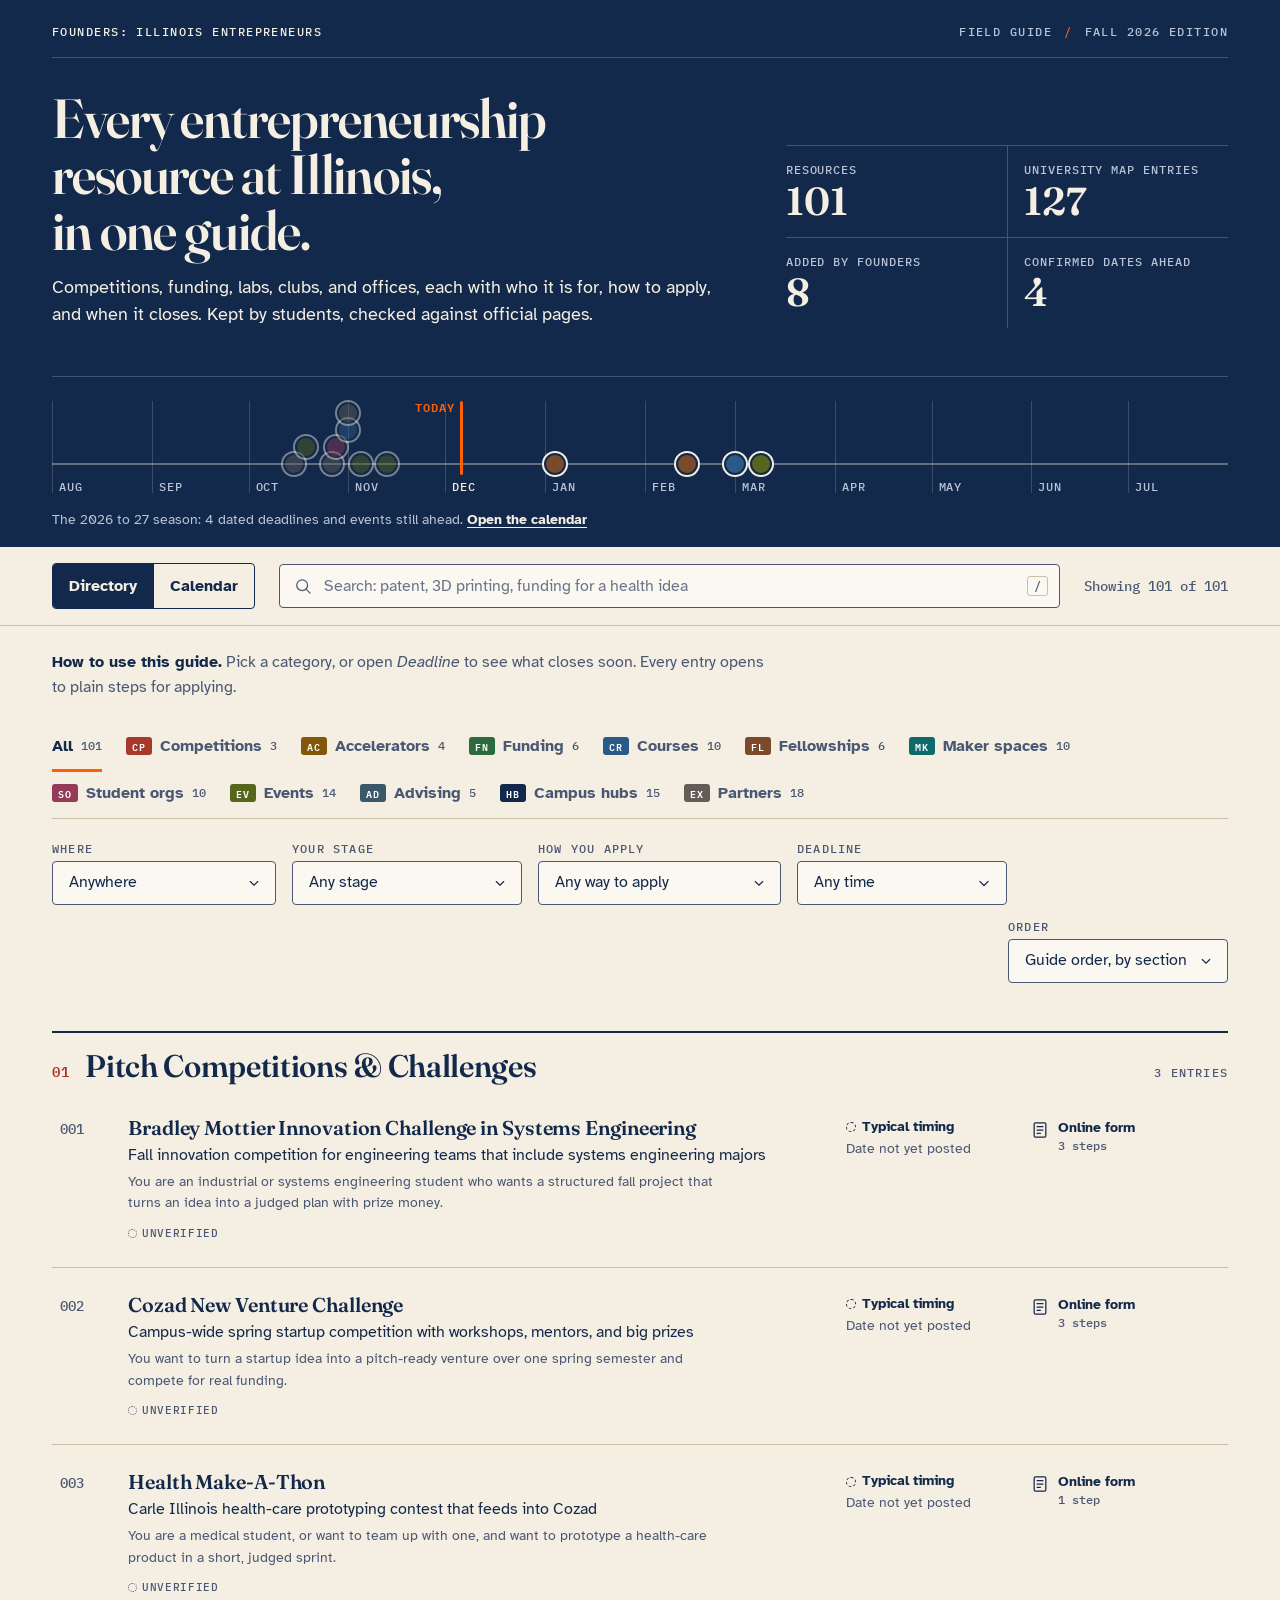
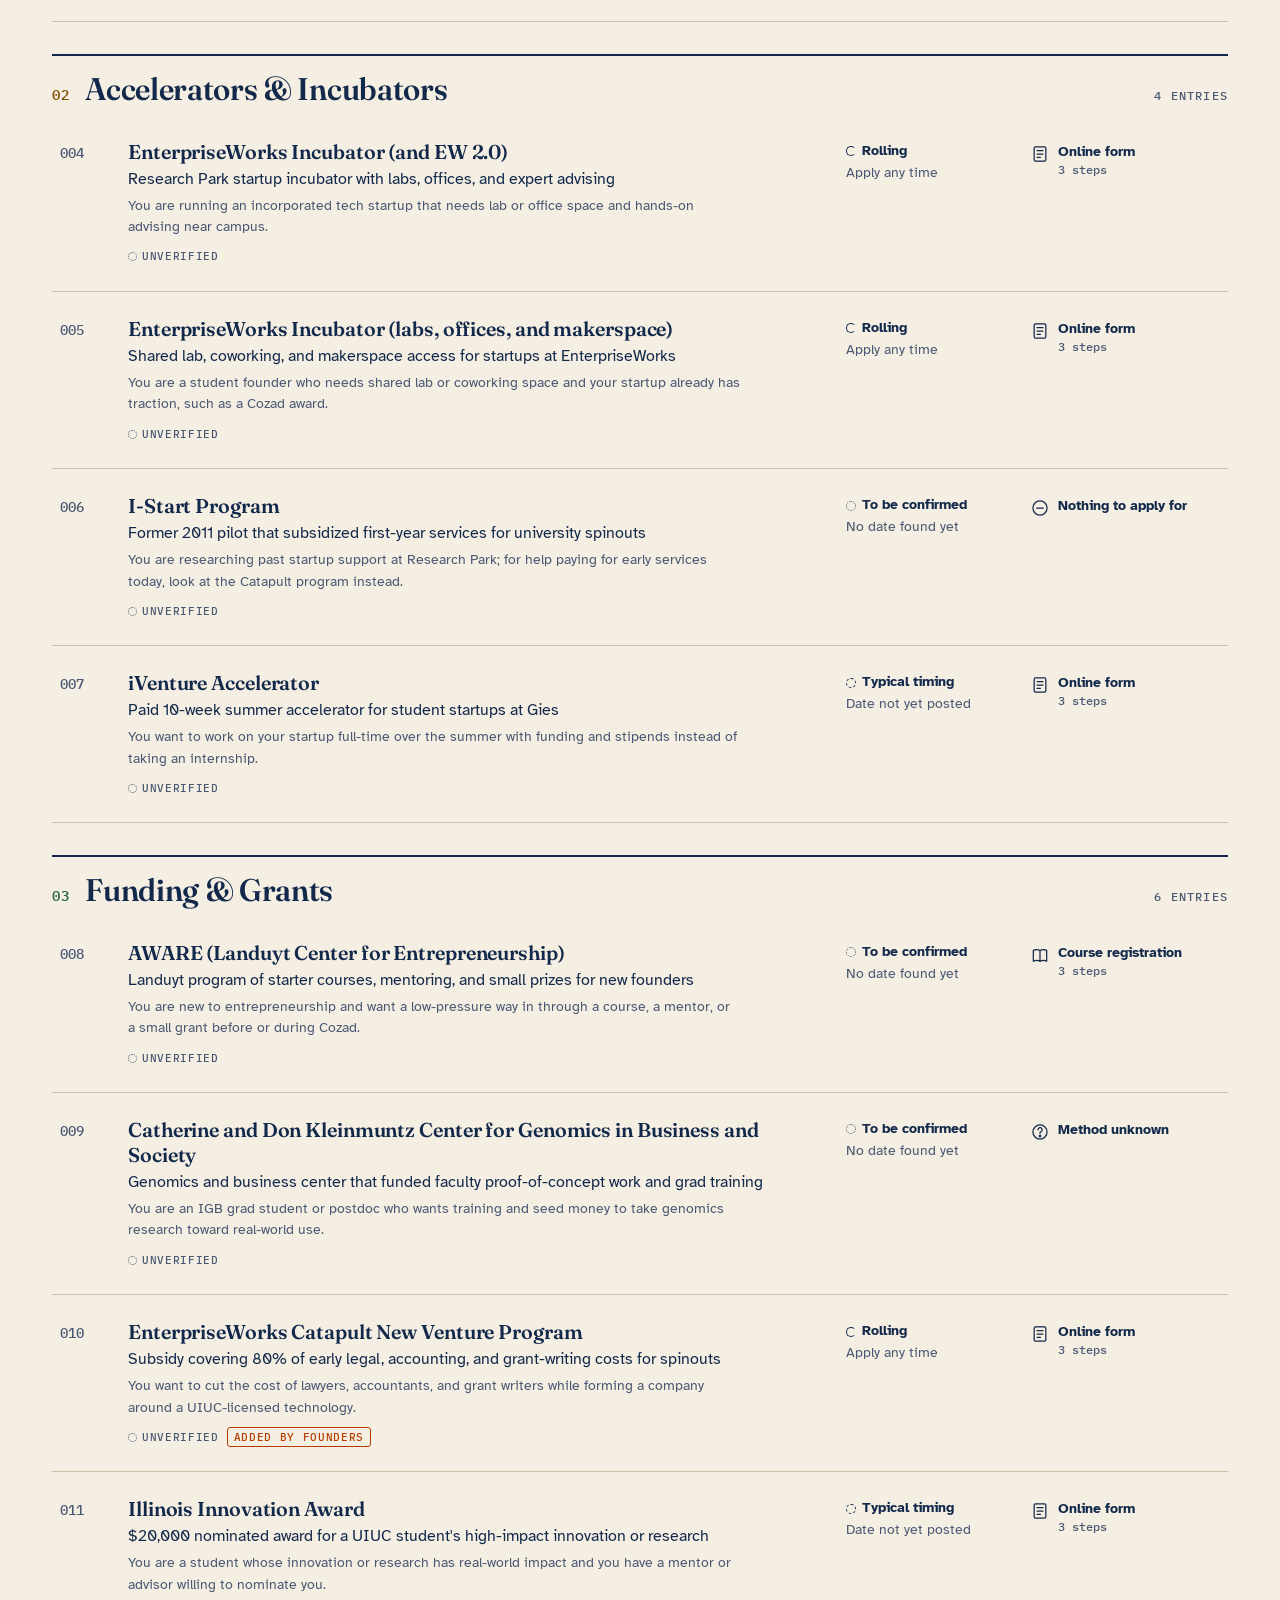
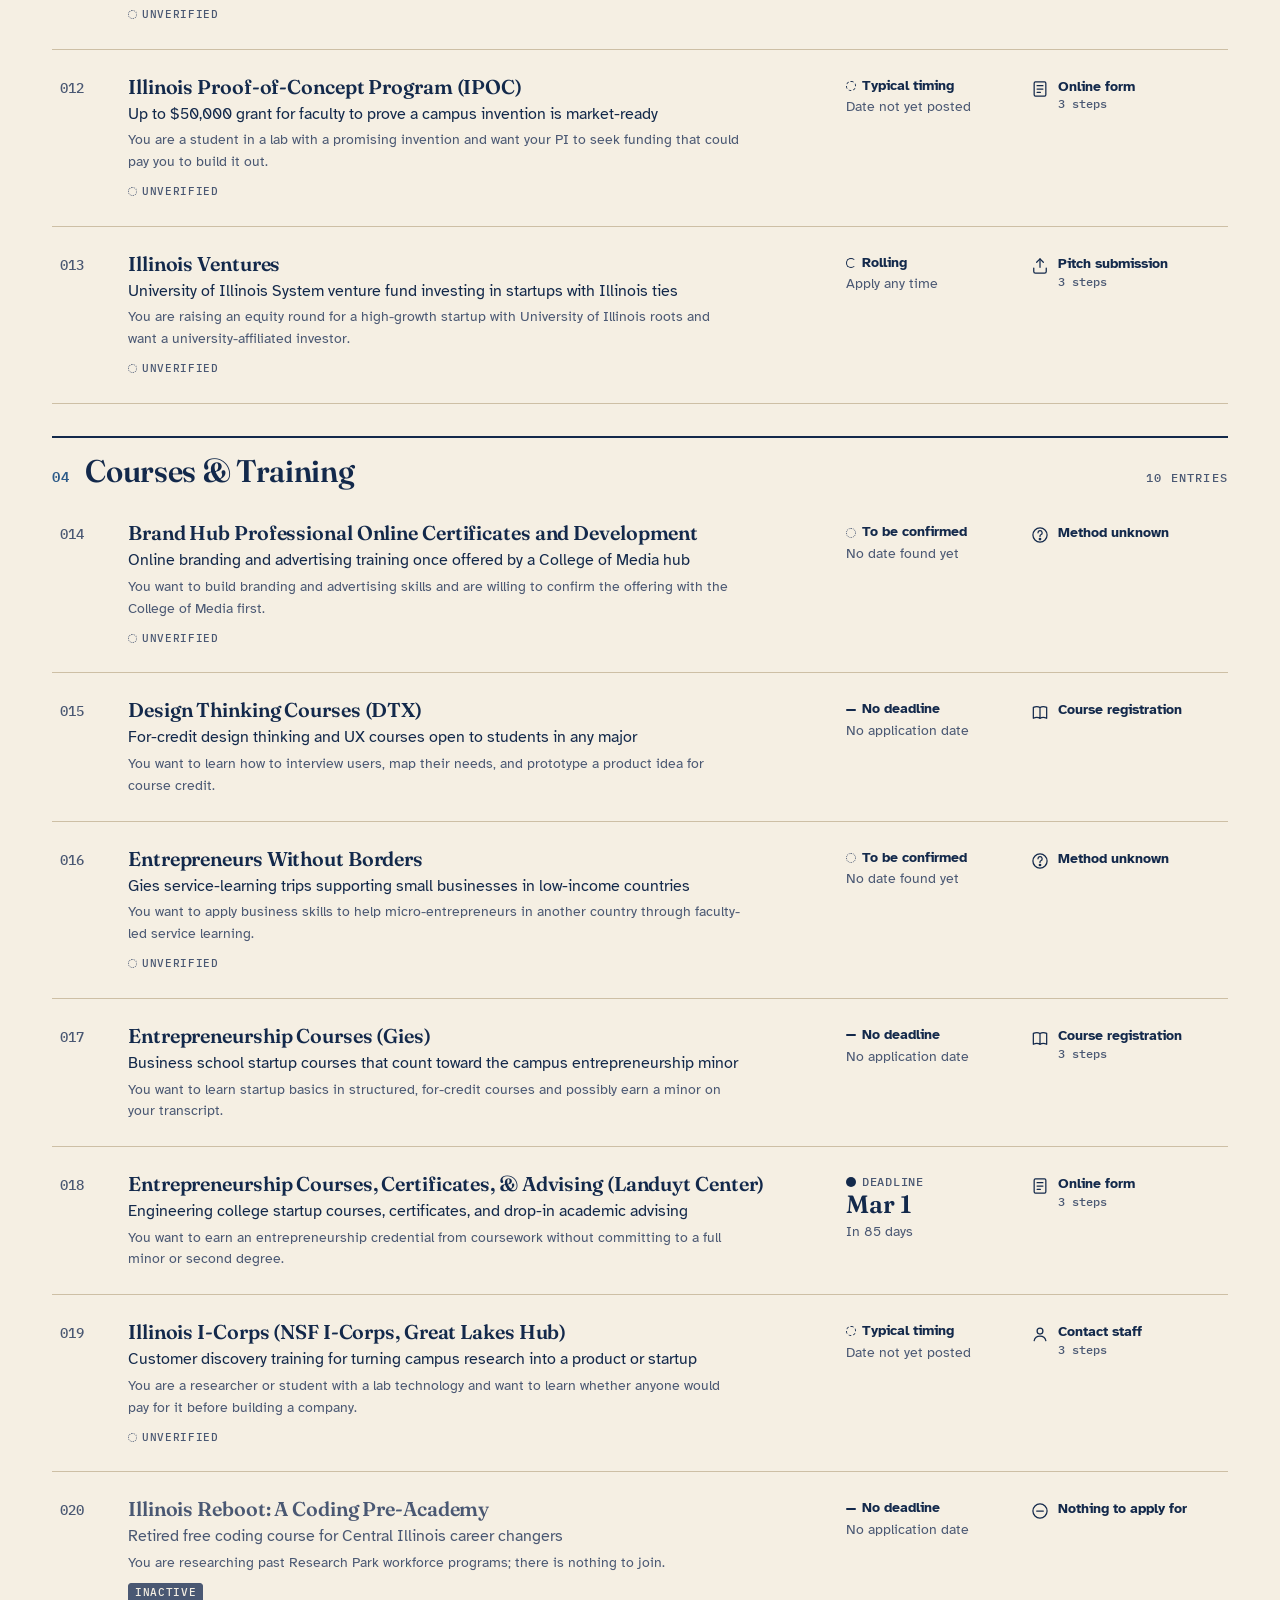
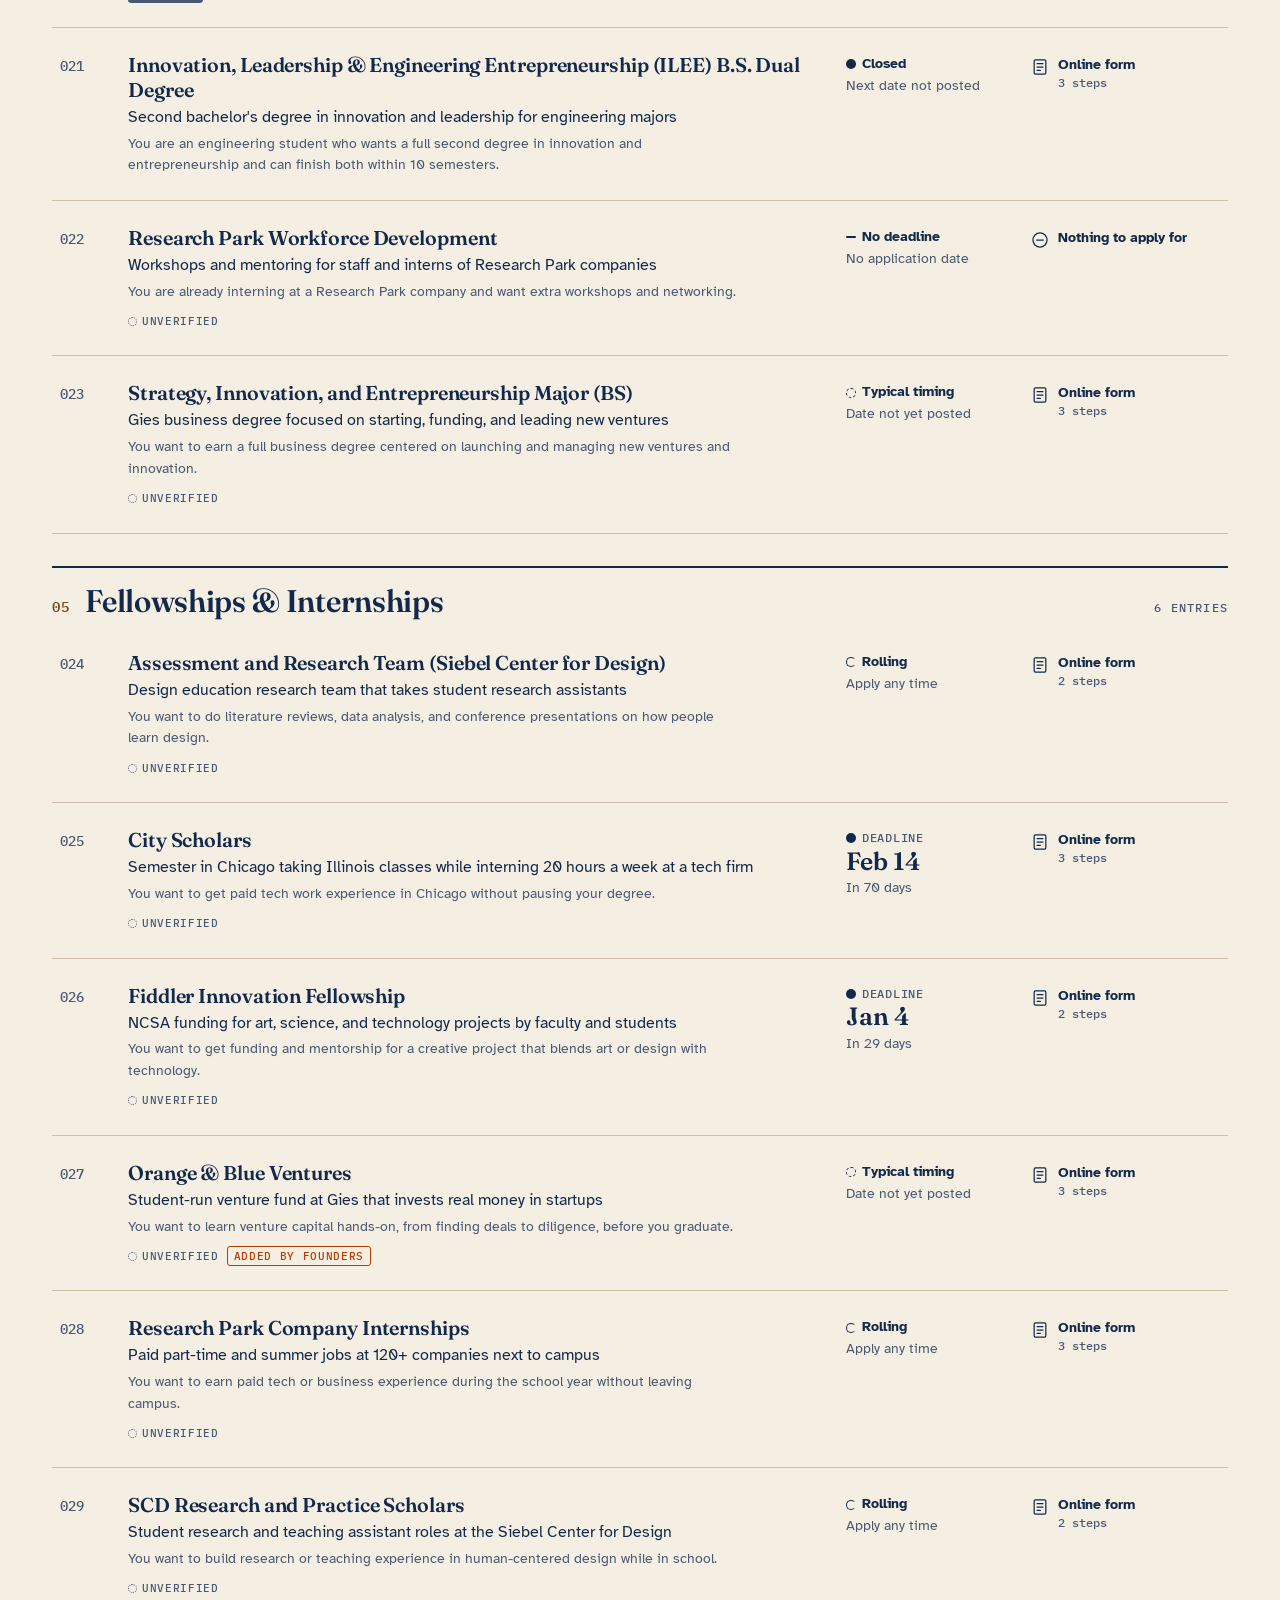
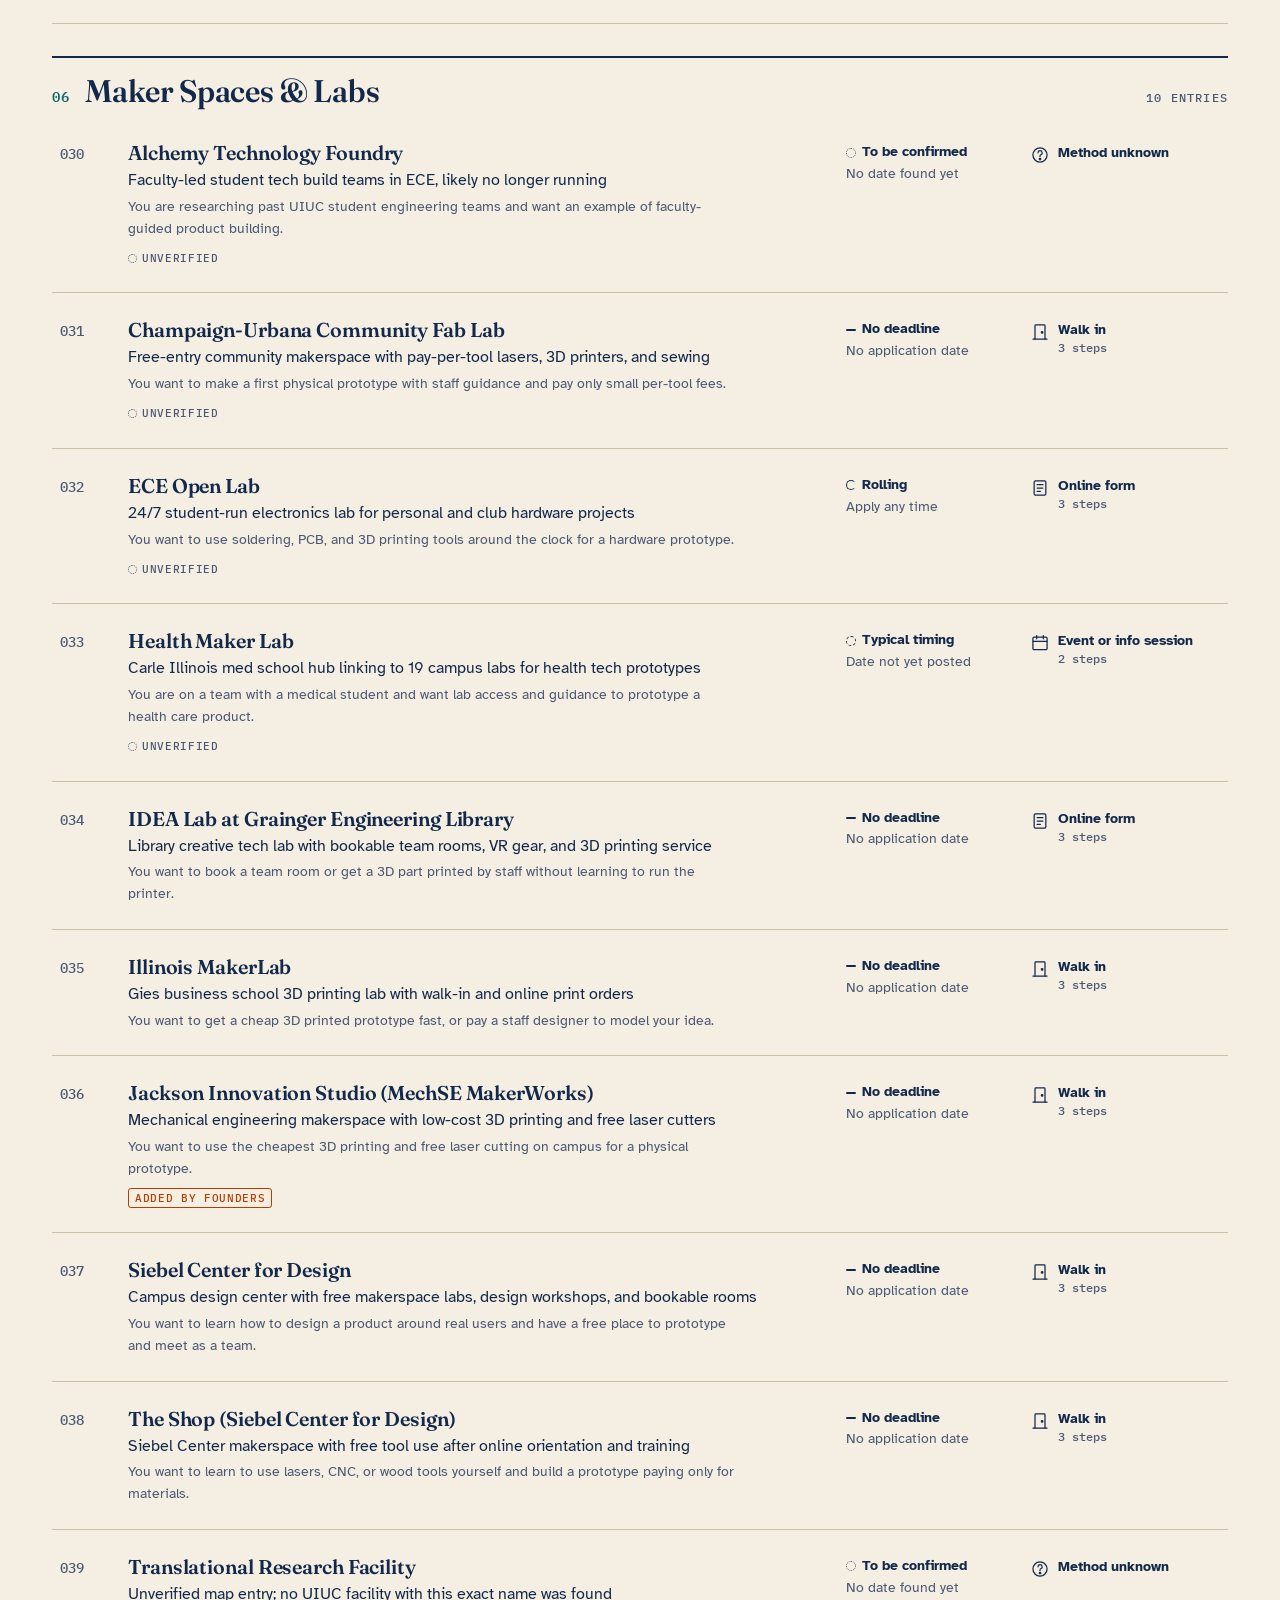
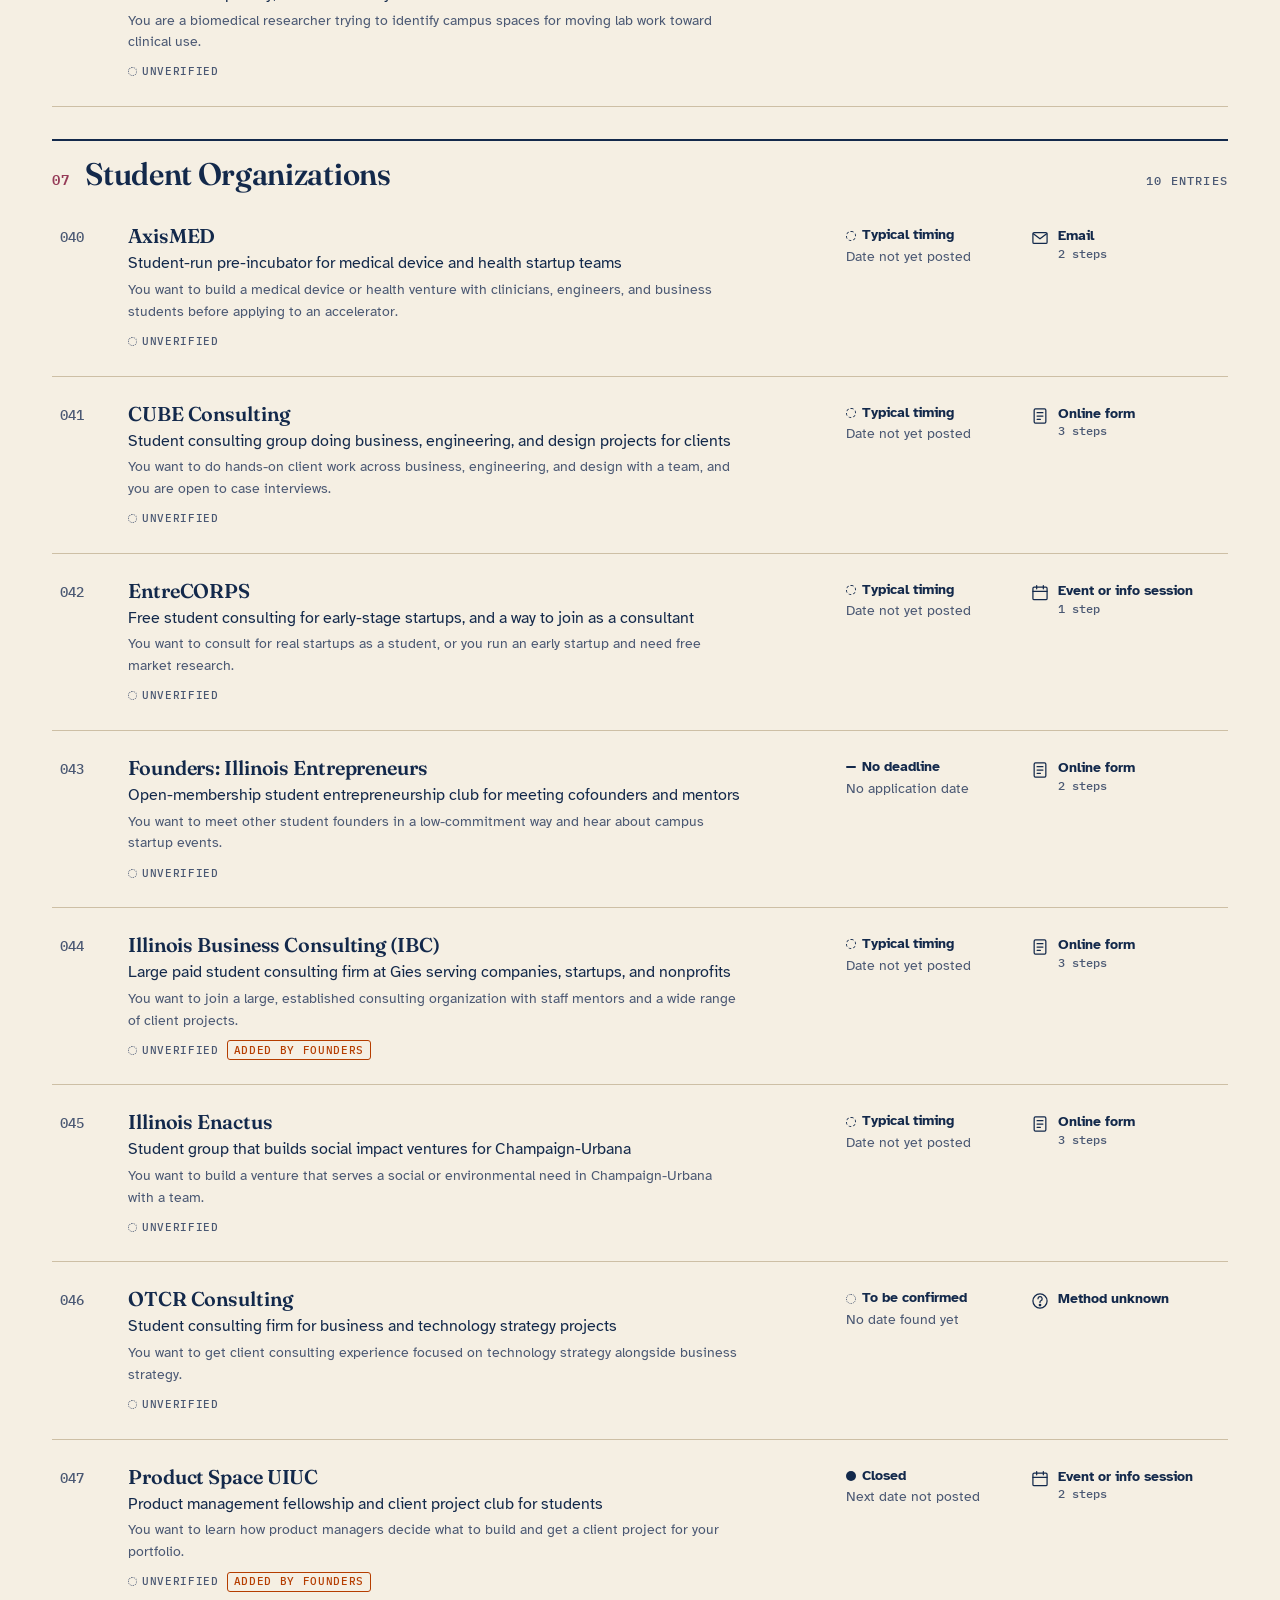
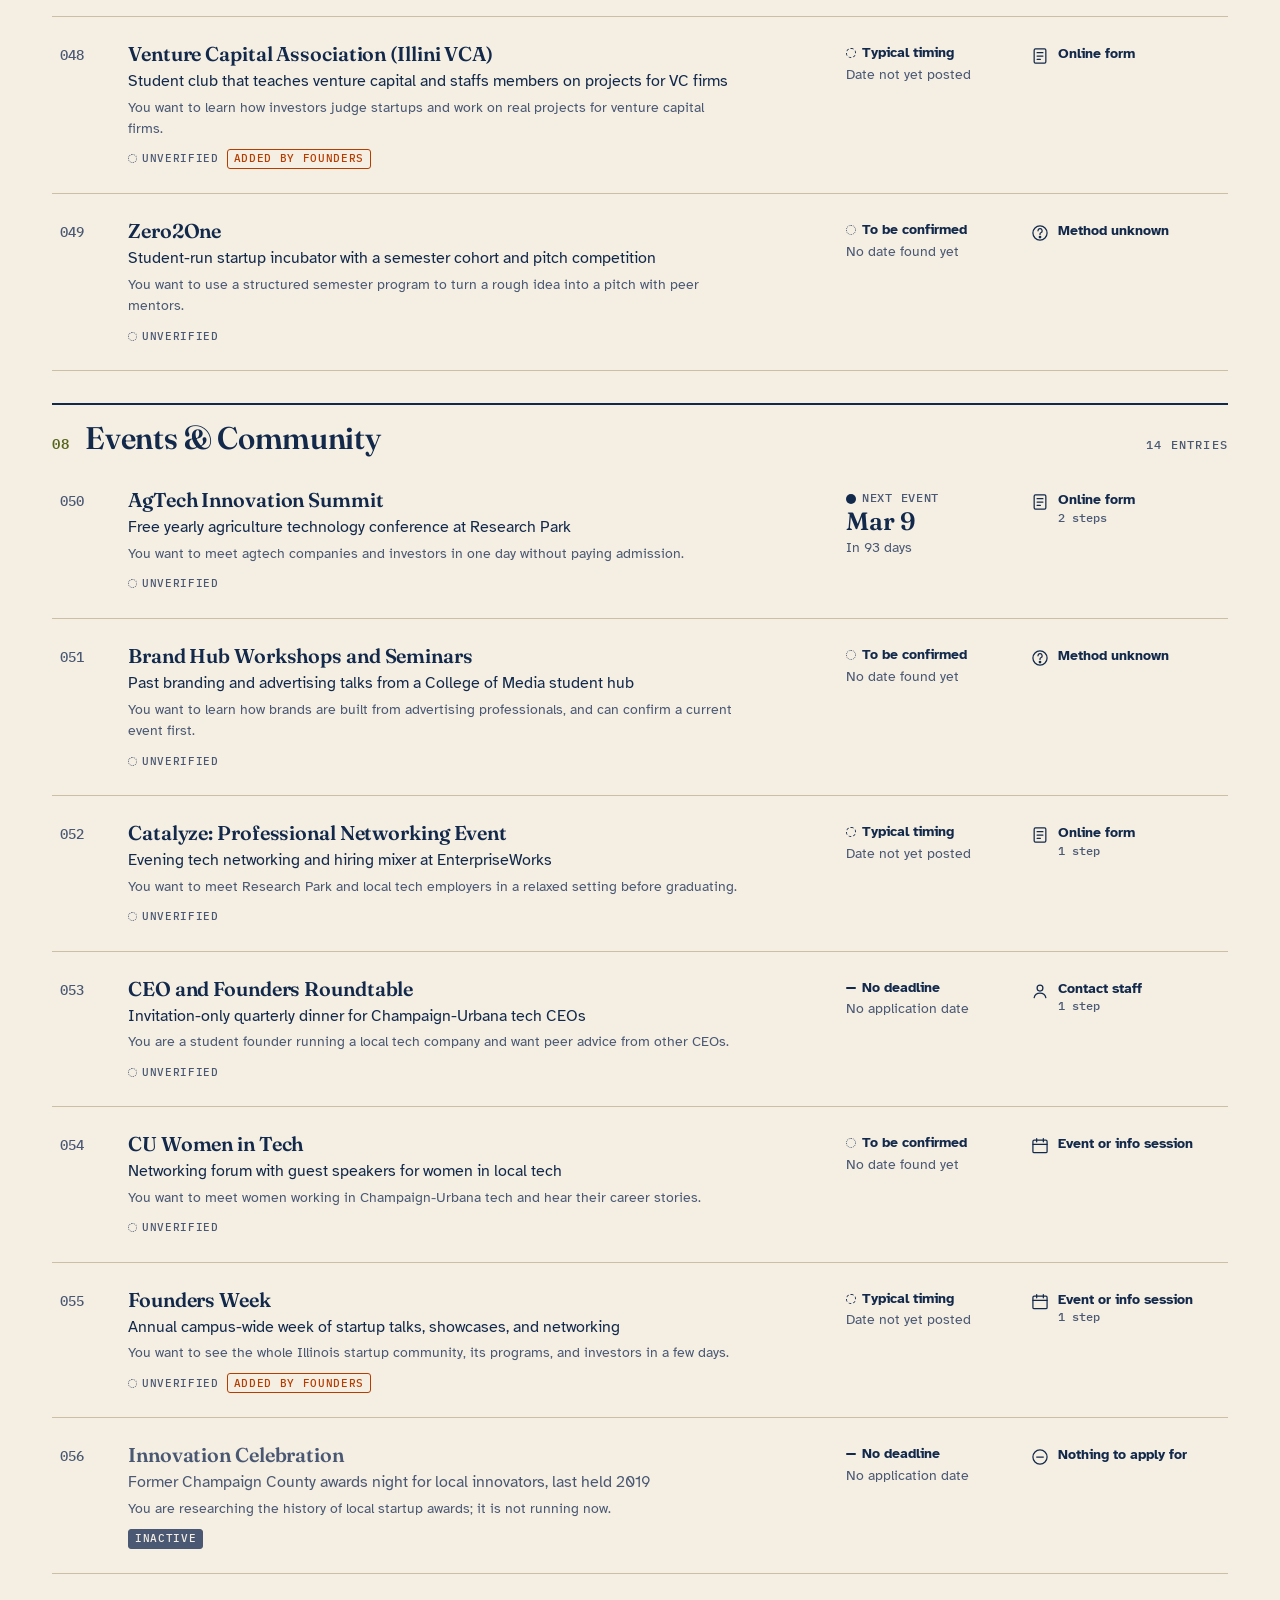
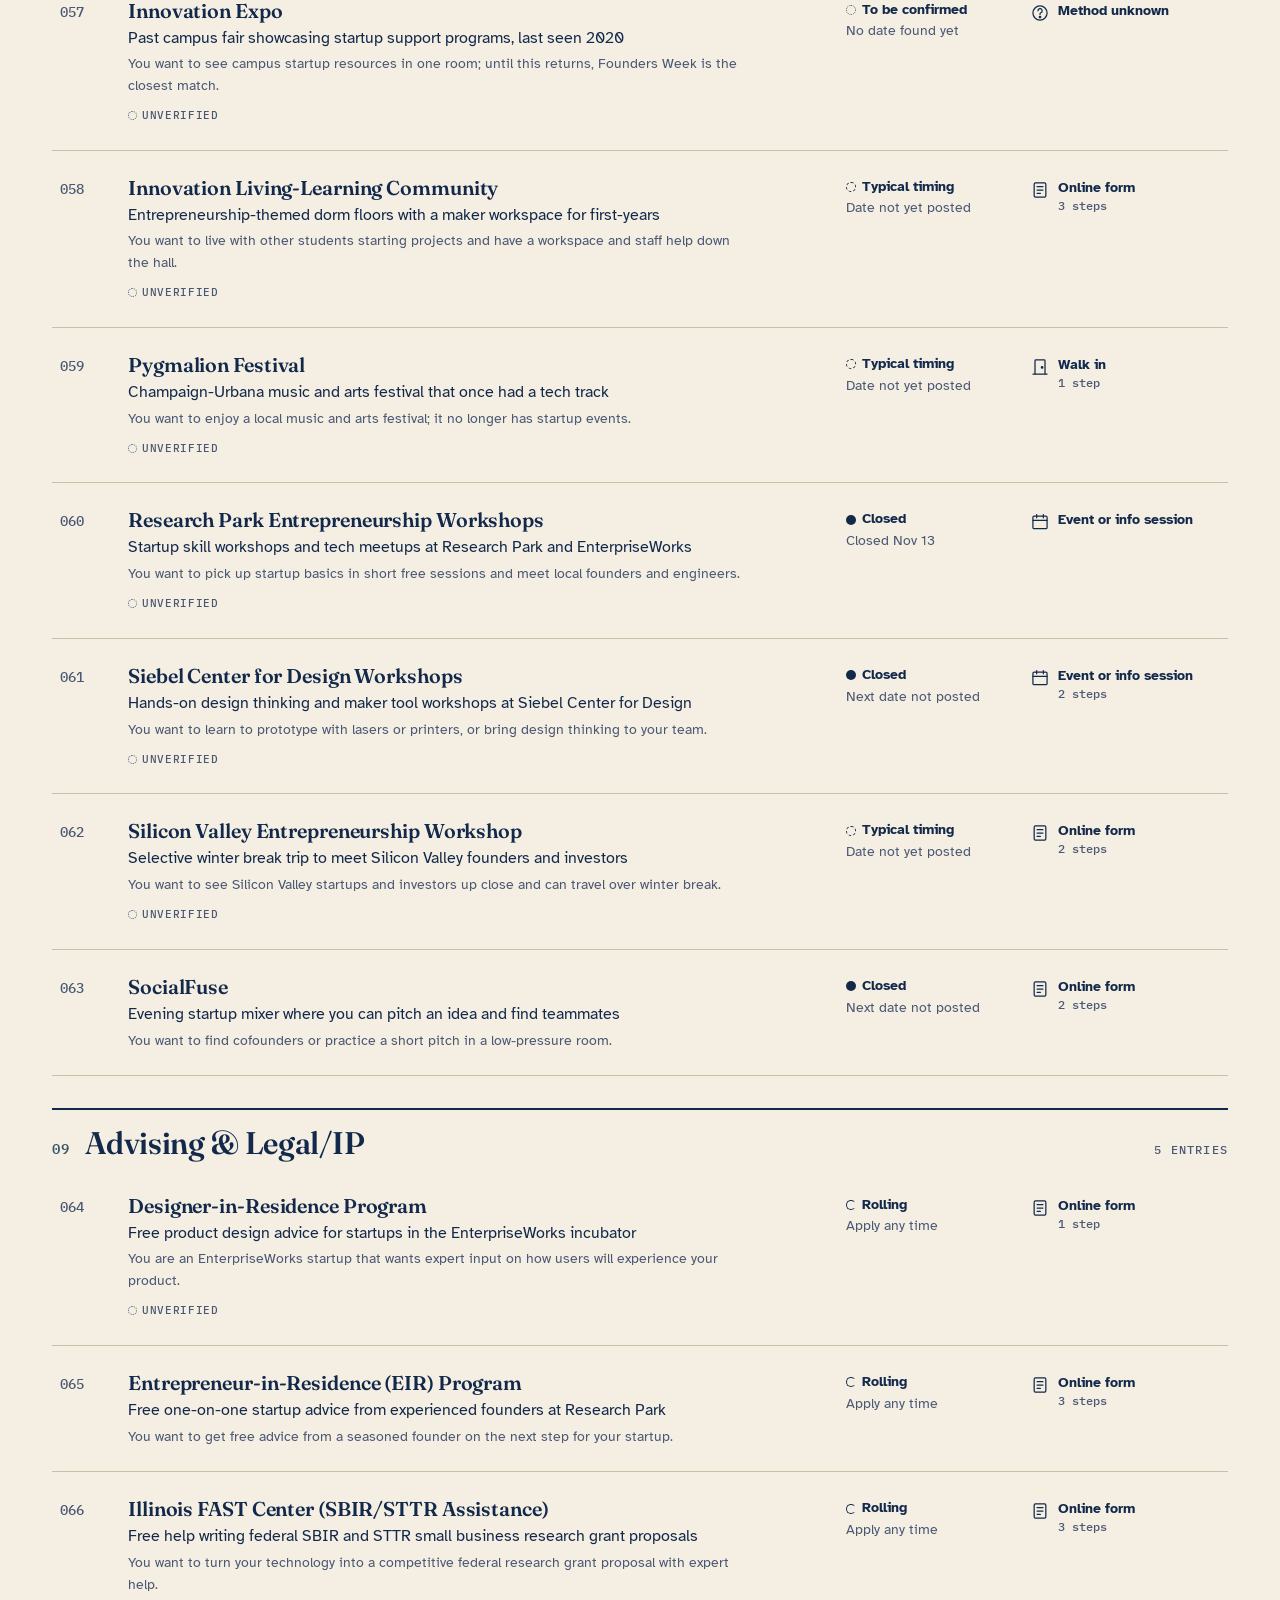
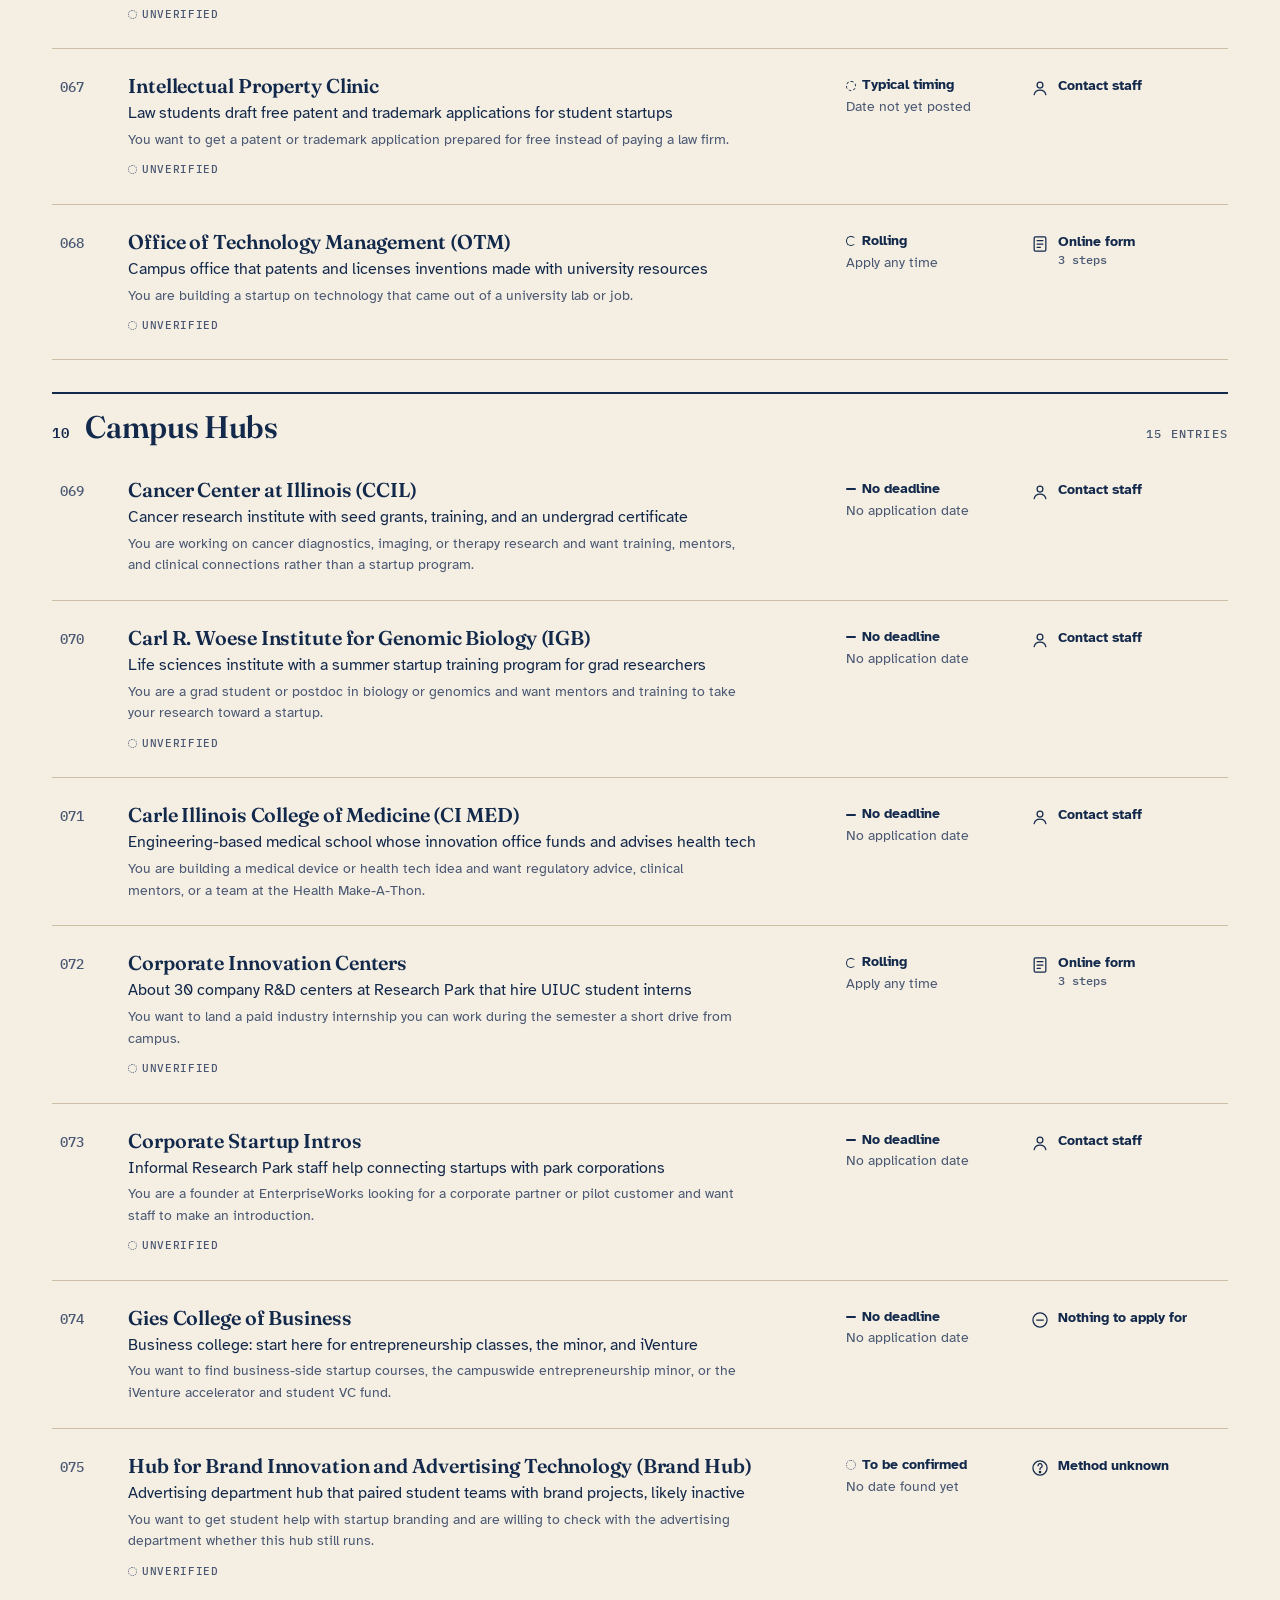
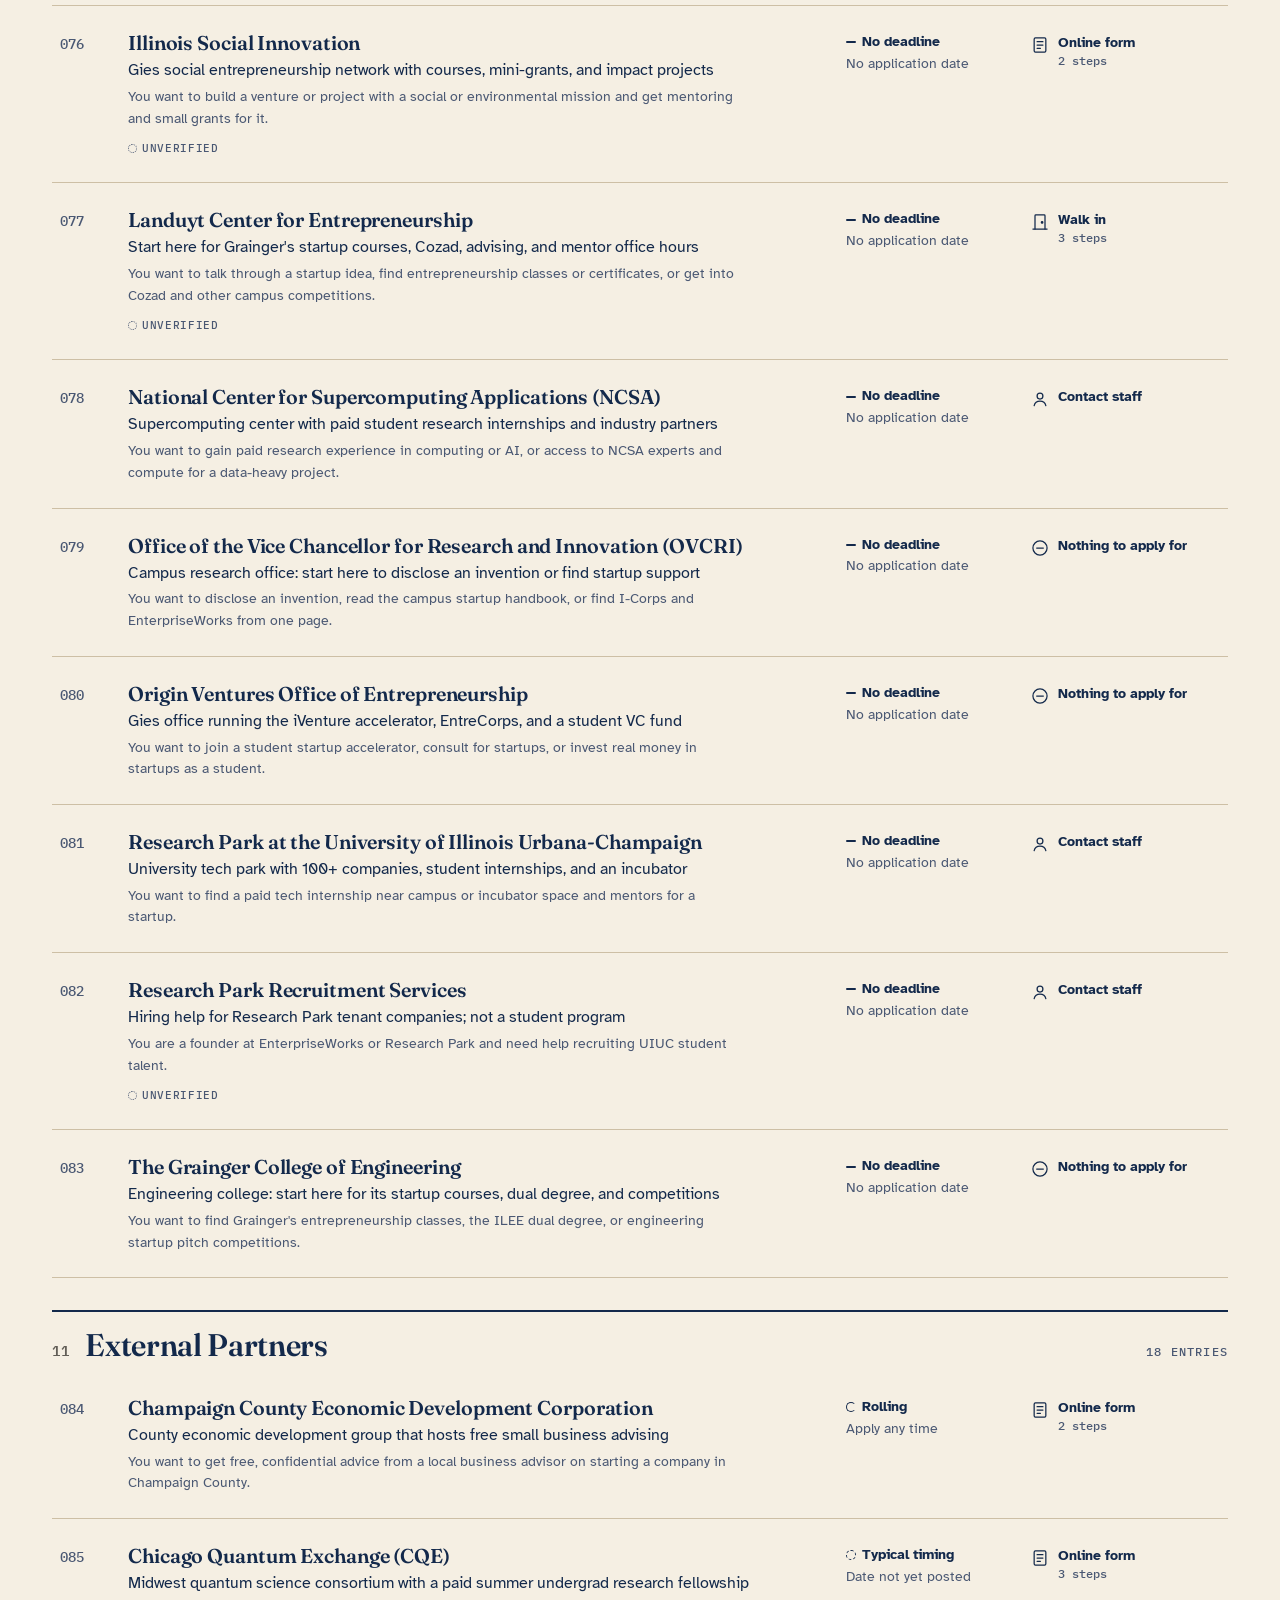
==== commit 9e4c5b5e: "Design revision pass 2: apply above the fold, quieter verification marks - Resource header gains an " ====
--- a/docs/index.html
+++ b/docs/index.html
@@ -169,7 +169,7 @@
   .kbd { display: none; }
   .count { width: 100%; }
 }
-body[data-view="resource"] .bar .search, body[data-view="resource"] .count { display: none; }
+body[data-view="resource"] .bar { display: none; }
 body[data-view="resource"] .controls { display: none; }
 
 /* ---------- Controls: hint, tabs, filters, chips ---------- */
@@ -260,7 +260,8 @@
 .row.is-inactive .row-name, .row.is-inactive .row-tagline { color: var(--ink-2); }
 .cat { display: inline-flex; align-items: center; gap: 6px; font: 500 var(--t-12)/1 var(--mono); color: var(--cat); letter-spacing: .02em; }
 .flag { display: inline-flex; align-items: center; min-height: 20px; padding: 0 6px; font: 500 11px/1 var(--mono); letter-spacing: .06em; text-transform: uppercase; border-radius: 3px; border: 1px solid currentColor; color: var(--ink-2); }
-.flag--unverified { border-style: dashed; }
+.flag--unverified { border: 0; padding: 0; gap: 5px; color: var(--ink-2); }
+.flag--unverified::before { content: ""; width: 9px; height: 9px; border-radius: 50%; border: 1.5px dotted currentColor; }
 .flag--added { color: var(--orange-ink); }
 .flag--inactive { background: var(--ink-2); color: var(--paper); border-color: var(--ink-2); }
 .row-dl, .row-how { padding-top: 4px; }
@@ -291,10 +292,12 @@
 .how-n { display: block; color: var(--ink-2); font: 500 var(--t-12)/1.4 var(--mono); }
 
 @media (max-width: 899px) {
-  .row-link { grid-template-columns: 40px minmax(0, 1fr); gap: var(--s2) var(--s3); padding: var(--s3) var(--s2) var(--s3) 0; }
-  .row-no { padding-left: 4px; font-size: var(--t-12); }
-  .row-dl, .row-how { grid-column: 2; padding-top: 0; }
-  .row-dl .dl { flex-direction: row; align-items: baseline; flex-wrap: wrap; gap: 4px var(--s2); }
+  .row-link { grid-template-columns: 40px minmax(0, 1fr) minmax(0, 1fr); grid-template-areas: "no main main" ". dl how"; gap: var(--s3) var(--s3); padding: var(--s3) var(--s2) var(--s3) 0; }
+  .row-no { grid-area: no; padding-left: 4px; font-size: var(--t-12); }
+  .row-main { grid-area: main; }
+  .row-dl { grid-area: dl; padding-top: 0; }
+  .row-how { grid-area: how; padding-top: 0; }
+  .row-dl .dl { flex-direction: column; align-items: flex-start; gap: 2px; }
   .dl-date { font-size: var(--t-18); }
   .row-name { font-size: var(--t-18); }
   .group-name { font-size: var(--t-25); }
@@ -399,7 +402,17 @@
 .crumbs a { color: var(--ink); text-decoration: underline; text-decoration-color: var(--rule); }
 .crumbs a:hover { text-decoration-color: currentColor; }
 .crumbs [aria-current] { color: var(--ink-2); }
-.d-head { padding-bottom: var(--s5); border-bottom: 2px solid var(--navy); border-radius: 0; }
+.d-head { display: grid; grid-template-columns: minmax(0, 1fr) 340px; gap: var(--s3) var(--s6); align-items: end; padding-bottom: var(--s5); border-bottom: 2px solid var(--navy); border-radius: 0; }
+.d-head-main { min-width: 0; }
+.glance { display: flex; flex-direction: column; gap: var(--s3); padding-left: var(--s4); border-left: 1px solid var(--rule); }
+.glance-dl .dl-date { font-size: var(--t-31); }
+.glance .btn--primary { width: 100%; }
+.glance-how { margin: 0; font-size: var(--t-14); color: var(--ink-2); }
+.glance-how a { font-weight: 700; color: var(--ink); }
+@media (max-width: 899px) {
+  .d-head { grid-template-columns: minmax(0, 1fr); }
+  .glance { padding-left: 0; border-left: 0; padding-top: var(--s3); border-top: 1px solid var(--rule); }
+}
 .d-head.is-arriving { animation: arrive 1.2s var(--ease); }
 .d-title:focus-visible { box-shadow: none; }
 .d-no { display: flex; align-items: center; gap: var(--s3); margin: 0 0 var(--s3); }
@@ -1350,17 +1363,21 @@
       '<article class="d" data-c="' + r.code + '">' +
       '<nav class="crumbs" aria-label="Breadcrumb"><ol><li><a href="' + esc(lastListHash) + '">' + (lastListHash.indexOf("#/calendar") === 0 ? "Calendar" : "Directory") +
       '</a></li><li><a href="' + esc(catHash) + '">' + esc(r.category) + '</a></li><li aria-current="page">' + esc(r.name) + "</li></ol></nav>" +
-      '<header class="d-head' + (arriving ? " is-arriving" : "") + '">' +
+      '<header class="d-head' + (arriving ? " is-arriving" : "") + '"><div class="d-head-main">' +
       '<p class="d-no"><span class="d-num">No. ' + r.no + "</span>" + catTag(r) + "</p>" +
       '<h1 class="d-title" tabindex="-1">' + esc(r.name) + "</h1>" +
       '<p class="d-tagline">' + esc(r.tagline) + "</p>" +
       '<p class="d-badges"><span class="badge badge--' + r.status.toLowerCase() + '">' + STATUS_TEXT[r.status] + "</span>" +
       (r.needs_confirmation ? '<span class="badge badge--unverified">Unverified</span>' : '<span class="badge badge--verified">' + icon("check") + "Verified</span>") +
-      (!r.on_university_map ? '<span class="badge badge--added">Added by Founders</span>' : "") + "</p></header>" +
+      (!r.on_university_map ? '<span class="badge badge--added">Added by Founders</span>' : "") + "</p></div>" +
+      '<div class="glance"><div class="glance-dl">' + deadlineCell(r) + "</div>" +
+      (link && r.application_method !== "Not applicable" ? '<a class="btn btn--primary" href="' + esc(link) + '" target="_blank" rel="noopener">' + esc(CTA[r.application_method] || "Visit the official page") + icon("arrow") + "</a>" : "") +
+      '<p class="glance-how">' + (r.apply_steps.length ? plural(r.apply_steps.length, "step") + " to apply. " : "") + '<a href="#how">How to apply</a></p></div>' +
+      "</header>" +
       '<div class="d-grid"><div class="d-main">' +
       '<section class="d-block d-summary" aria-label="Summary"><dl>' +
       row("What it is", esc(r.what_it_is)) + row("Who should apply", esc(r.who_should_apply)) + row("Choose this if", esc(r.choose_this_if)) + "</dl></section>" +
-      '<section class="d-block d-apply"><h2 class="d-h">How to apply</h2>' +
+      '<section class="d-block d-apply" id="how"><h2 class="d-h">How to apply</h2>' +
       '<p class="method">' + icon(METHOD_ICON[r.application_method] || "unknown") + "<span>" + esc(methodLine) + "</span></p>" +
       steps + noSteps + '<div class="cta-row">' + cta + second + "</div>" + mail + "</section>" +
       '<section class="d-block d-details"><h2 class="d-h">Details</h2>' + details + "</section>" +
@@ -1563,6 +1580,13 @@
         }
         return;
       }
+      var jump = e.target.closest('a[href="#how"]');
+      if (jump) {
+        e.preventDefault();
+        var tgt = $("#how");
+        if (tgt) tgt.scrollIntoView({ behavior: reduceMotion() ? "auto" : "smooth", block: "start" });
+        return;
+      }
       var internal = e.target.closest('a[href^="#/"]');
       if (internal && !e.metaKey && !e.ctrlKey && !e.shiftKey) {
         e.preventDefault();
